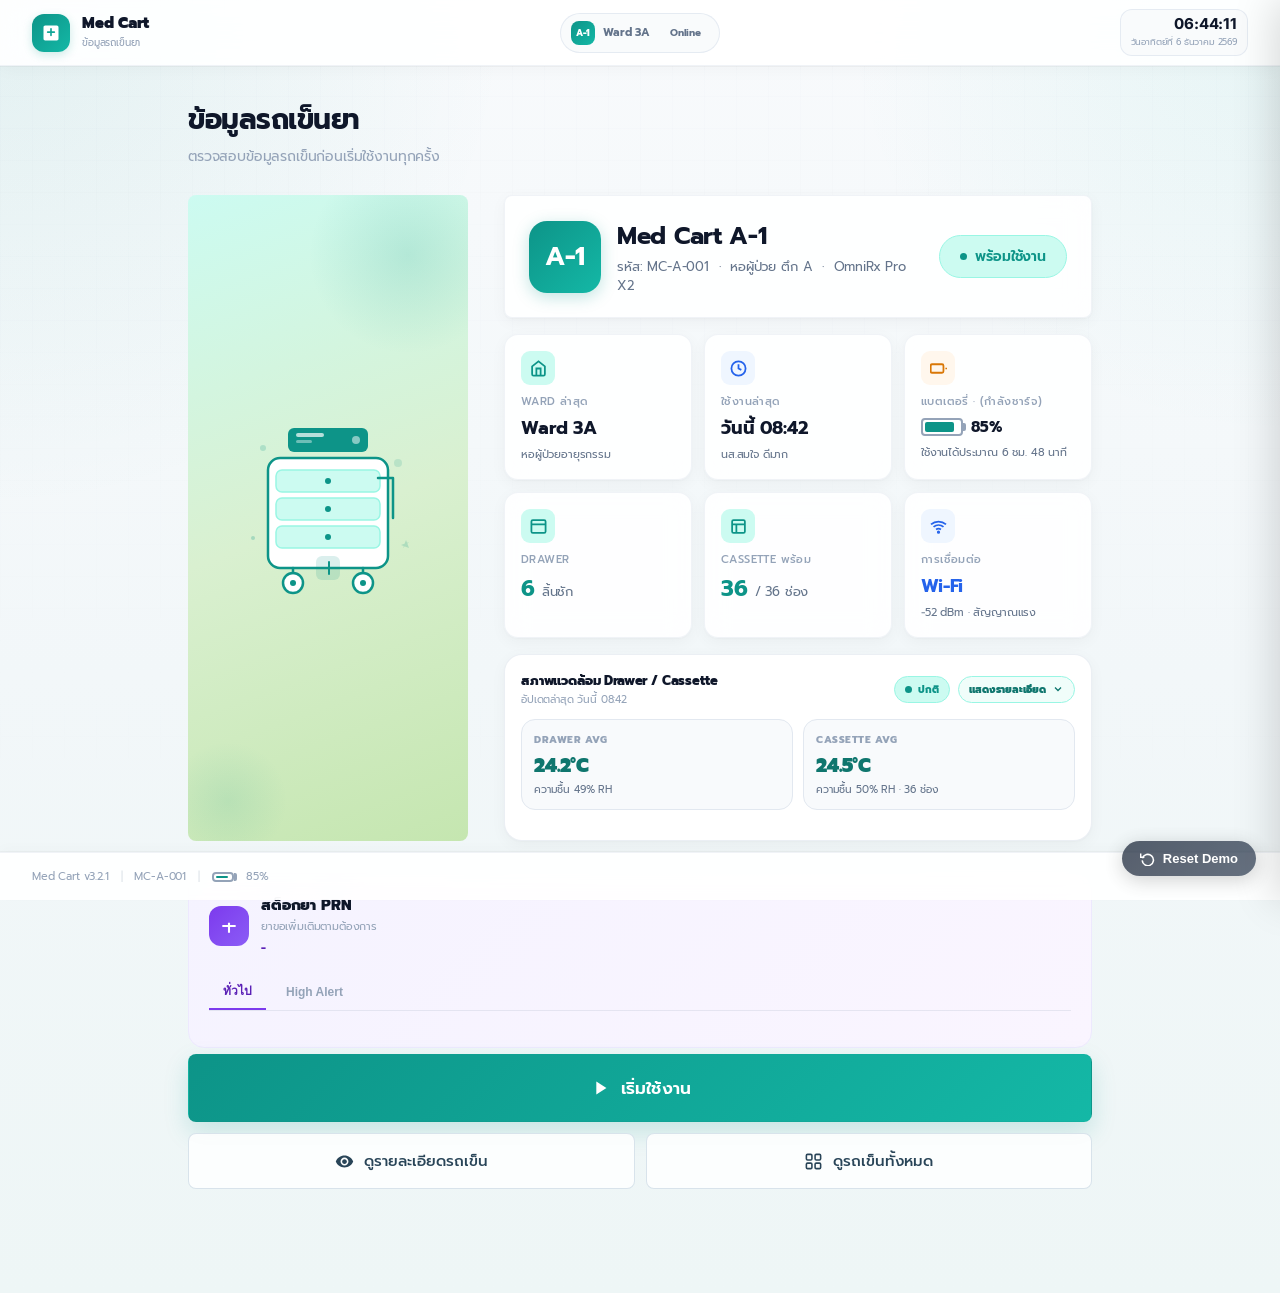
==== index.html @ a4a536ae "remove: PRN restock link from dashboard - Removed dashPrnRestockLink button from dashboard actions -" ====
<!DOCTYPE html>
<html lang="th">
<head>
    <meta charset="UTF-8">
    <meta name="viewport" content="width=device-width, initial-scale=1.0">
    <title>Med Cart – ระบบรถเข็นยาอัจฉริยะ</title>
    <link href="https://fonts.googleapis.com/css2?family=Prompt:wght@300;400;500;600;700;800&family=Inter:wght@300;400;500;600;700;800&display=swap" rel="stylesheet">
    <style>
        *, *::before, *::after { box-sizing: border-box; margin: 0; padding: 0; }

        :root {
            /* Primary — Teal/Emerald */
            --green:       #0D9488;
            --green-dark:  #0F766E;
            --green-light: #CCFBF1;
            --green-mid:   #99F6E4;

            /* Neutrals */
            --white:       #ffffff;
            --bg:          #F8FAFC;
            --surface:     #FFFFFF;
            --surface-2:   #F8FAFC;
            --text-1:      #0F172A;
            --text-2:      #64748B;
            --text-3:      #94A3B8;
            --border:      #E2E8F0;
            --border-light:#F1F5F9;

            /* Shadows — softer, more premium */
            --shadow:      0 1px 3px rgba(0,0,0,0.04), 0 4px 12px rgba(0,0,0,0.05);
            --shadow-lg:   0 4px 6px rgba(0,0,0,0.04), 0 12px 24px rgba(0,0,0,0.08);

            /* Radius */
            --r:           16px;
            --r-sm:        10px;
            --r-full:      9999px;

            /* Amber/Warning */
            --amber-bg:    #FFFBEB;
            --amber-border:#FDE68A;
            --amber-text:  #92400E;
            --amber-icon:  #D97706;

            /* Glass */
            --glass:       rgba(255,255,255,0.8);
            --gold:        #B8963E;
            --gold-light:  #FBF6EC;
        }

        body {
            font-family: 'Prompt', 'Inter', -apple-system, BlinkMacSystemFont, sans-serif;
            background: var(--bg);
            color: var(--text-1);
            min-height: 100vh;
            overflow-x: hidden;
            -webkit-font-smoothing: antialiased;
            -moz-osx-font-smoothing: grayscale;
            letter-spacing: -0.01em;
        }

        /* ── PAGE SYSTEM ─────────────────────────────── */
        .page { display: none; min-height: 100vh; flex-direction: column; }
        .page.active { display: flex; }

        /* ── HEADER ──────────────────────────────────── */
        .header {
            background: rgba(255,255,255,0.92);
            backdrop-filter: blur(16px) saturate(180%);
            -webkit-backdrop-filter: blur(16px) saturate(180%);
            border-bottom: 1px solid rgba(226,232,240,0.5);
            padding: 0 40px;
            height: 72px;
            display: flex;
            align-items: center;
            justify-content: space-between;
            position: sticky;
            top: 0;
            z-index: 100;
            box-shadow: 0 1px 0 rgba(0,0,0,0.03), 0 4px 16px rgba(0,0,0,0.03);
        }

        .header-left { display: flex; align-items: center; gap: 16px; }

        .header-brand { display: flex; align-items: center; gap: 14px; }

        .brand-icon {
            width: 46px; height: 46px;
            background: linear-gradient(135deg, var(--green) 0%, #14B8A6 100%);
            border-radius: 14px;
            display: flex; align-items: center; justify-content: center;
            flex-shrink: 0;
            box-shadow: 0 3px 10px rgba(13,148,136,0.22);
        }

        .brand-name {
            font-size: 21px;
            font-weight: 700;
            color: var(--text-1);
            letter-spacing: -0.3px;
            line-height: 1.15;
        }

        .brand-sub { font-size: 11px; color: var(--text-3); font-weight: 500; letter-spacing: 0.2px; }

        .header-right { display: flex; align-items: center; gap: 22px; }

        .dt-time {
            font-size: 20px;
            font-weight: 600;
            color: var(--text-1);
            letter-spacing: -0.3px;
            text-align: right;
            line-height: 1.2;
            font-family: 'Inter', sans-serif;
        }
        .dt-date { font-size: 11.5px; color: var(--text-3); text-align: right; font-weight: 400; }

        .status-pill {
            display: flex; align-items: center; gap: 7px;
            padding: 7px 16px;
            border-radius: var(--r-full);
            font-size: 12px;
            font-weight: 600;
            letter-spacing: 0.2px;
            border: 1px solid transparent;
        }
        .status-pill.online  { background: var(--green-light); color: var(--green); border-color: var(--green-mid); }
        .status-pill.offline { background: #FEF2F2; color: #D43030; border-color: #FECACA; }

        .dot {
            width: 7px; height: 7px;
            border-radius: 50%;
            background: currentColor;
            animation: blink 2.5s ease-in-out infinite;
        }
        @keyframes blink { 0%,100%{opacity:1} 50%{opacity:.3} }

        /* ── BACK BUTTON (hidden — use browser back) ── */
        .hdr-back { display: none !important; }

        /* ── GLOBAL HEADER & FOOTER (always visible) ── */
        #globalHeader, #globalFooter { display: flex; }

        #globalHeader {
            background: rgba(255,255,255,0.92);
            backdrop-filter: blur(16px) saturate(180%);
            -webkit-backdrop-filter: blur(16px) saturate(180%);
            border-bottom: 1px solid rgba(226,232,240,0.5);
            padding: 0 32px;
            height: 62px;
            display: grid;
            grid-template-columns: minmax(340px, 1fr) auto minmax(280px, 1fr);
            align-items: center;
            gap: 18px;
            position: fixed;
            top: 0; left: 0; right: 0;
            z-index: 200;
            box-shadow: 0 1px 0 rgba(0,0,0,0.03), 0 4px 16px rgba(0,0,0,0.03);
        }

        #globalFooter {
            background: rgba(255,255,255,0.92);
            backdrop-filter: blur(16px) saturate(180%);
            -webkit-backdrop-filter: blur(16px) saturate(180%);
            border-top: 1px solid rgba(226,232,240,0.5);
            padding: 0 32px;
            height: 48px;
            align-items: center;
            justify-content: space-between;
            position: fixed;
            bottom: 0; left: 0; right: 0;
            z-index: 200;
            box-shadow: 0 -1px 0 rgba(0,0,0,0.03), 0 -4px 12px rgba(0,0,0,0.02);
        }
        .gh-left {
            display: flex; align-items: center; gap: 12px; min-width: 0;
        }
        .gh-brand-icon {
            width: 38px; height: 38px;
            background: linear-gradient(135deg, var(--green), #14B8A6);
            border-radius: 12px; display: flex; align-items: center; justify-content: center;
            box-shadow: 0 3px 10px rgba(13,148,136,0.2);
            flex-shrink: 0;
        }
        .gh-title-stack { min-width: 0; }
        .gh-title {
            font-size: 15px; font-weight: 850; color: var(--text-1);
            line-height: 1.15;
        }
        .gh-subtitle {
            font-size: 10px; color: var(--text-3); margin-top: 2px;
            white-space: nowrap; overflow: hidden; text-overflow: ellipsis;
            max-width: 190px;
        }
        .gh-ward-chip {
            display: inline-flex; align-items: center; gap: 8px;
            padding: 7px 10px; border: 1px solid rgba(13,148,136,0.15);
            border-radius: 999px; background: linear-gradient(135deg,#F0FDFA,#ECFDF5);
            color: var(--text-2); font-size: 11px; font-weight: 700;
            white-space: nowrap; flex-shrink: 0;
        }
        .gh-ward-icon {
            width: 24px; height: 24px;
            background: linear-gradient(135deg,var(--green),#14B8A6);
            border-radius: 8px; display: flex; align-items: center; justify-content: center;
            font-size: 9px; font-weight: 800; color: white;
        }
        .gh-right {
            display: flex; align-items: center; justify-content: flex-end;
            gap: 9px; min-width: 0;
        }
        .gh-time-card {
            min-width: 74px; text-align: right;
            padding: 6px 10px; border-radius: 12px;
            background: rgba(248,250,252,0.8); border: 1px solid rgba(226,232,240,0.8);
        }
        .gh-time { font-size: 15px; font-weight: 750; color: var(--text-1); font-family: 'Inter', sans-serif; line-height: 1; }
        .gh-date { font-size: 9px; color: var(--text-3); margin-top: 4px; white-space: nowrap; }
        .gh-user-card {
            align-items: center; gap: 8px;
            min-width: 0; max-width: 190px;
            padding: 5px 10px 5px 6px;
            border: 1px solid rgba(226,232,240,0.9);
            border-radius: 16px; background: rgba(255,255,255,0.9);
            box-shadow: 0 2px 8px rgba(15,23,42,0.04);
        }
        .gh-avatar {
            width: 32px; height: 32px;
            background: linear-gradient(135deg,var(--green),#14B8A6);
            border-radius: 12px; display: flex; align-items: center; justify-content: center;
            font-size: 11px; font-weight: 800; color: white;
            flex-shrink: 0;
        }
        .gh-user-text { min-width: 0; }
        .gh-user-name {
            font-size: 12px; font-weight: 750; color: var(--text-1);
            white-space: nowrap; overflow: hidden; text-overflow: ellipsis;
        }
        .gh-user-role { font-size: 9px; color: var(--text-3); margin-top: 1px; white-space: nowrap; }
        .gh-icon-action {
            width: 34px; height: 34px; border-radius: 12px;
            border: 1px solid transparent; cursor: pointer;
            align-items: center; justify-content: center;
            transition: all .16s ease;
        }
        .gh-icon-action.backend {
            width: auto; padding: 0 11px; gap: 6px;
            background: linear-gradient(135deg,#F0FDFA,#CCFBF1);
            border-color: #99F6E4; color: #0F766E;
            font-family: 'Prompt', sans-serif; font-size: 11px; font-weight: 800;
        }
        .gh-icon-action.logout {
            background: linear-gradient(135deg,#FFF1F2,#FEE2E2);
            border-color: #FECACA; color: #DC2626;
        }
        .gh-icon-action:hover { transform: translateY(-1px); box-shadow: 0 6px 16px rgba(15,23,42,0.1); }
        .gh-nav-actions {
            display: flex; align-items: center; gap: 6px;
            padding: 4px; border: 1px solid rgba(226,232,240,0.8);
            border-radius: 14px; background: rgba(248,250,252,0.8);
            justify-self: center;
        }
        .gh-nav-btn {
            border: 1px solid transparent; border-radius: 10px;
            padding: 7px 12px; background: transparent;
            font-family: 'Prompt', sans-serif; font-size: 11px; font-weight: 700;
            color: var(--text-2); cursor: pointer;
            display: flex; align-items: center; gap: 5px;
            transition: all .15s ease;
        }
        .gh-nav-btn:hover {
            color: var(--text-1); background: white; border-color: var(--border);
            box-shadow: 0 2px 8px rgba(15,23,42,0.06);
        }
        .gh-nav-btn.dashboard {
            color: #2563EB; background: #EFF6FF; border-color: #BFDBFE;
        }
        .gh-nav-btn.back { color: #475569; }

        @media (max-width: 900px) {
            #globalHeader { grid-template-columns: 1fr auto minmax(280px, 1fr); padding: 0 16px; gap: 10px; }
            .gh-subtitle, .gh-ward-chip .dc-pill, .gh-time-card { display: none; }
            .gh-user-card { max-width: 120px; padding-right: 8px; }
            .gh-nav-btn { padding: 7px 9px; }
            .gh-nav-btn span { display: none; }
            .gh-icon-action.backend { width: 34px; padding: 0; }
            .gh-icon-action.backend span { display: none; }
        }

        /* All pages get padding for fixed header/footer */
        .page { padding-top: 62px !important; padding-bottom: 48px !important; }
        .page .header { display: none !important; }

        /* ── ROLE SELECTION PAGE ─────────────────────── */
        .role-body {
            flex:1; display:flex; align-items:center; justify-content:center;
            padding:32px; background:var(--bg);
        }
        .role-frame { width:100%; max-width:900px; text-align:center; }

        .role-grid { display:grid; grid-template-columns:repeat(3,1fr); gap:20px; margin-top:32px; }

        .role-card {
            background:var(--white); backdrop-filter:none;
            border:2px solid var(--border); border-radius:24px;
            padding:36px 24px 28px; cursor:pointer;
            display:flex; flex-direction:column; align-items:center;
            text-align:center; transition:all .3s cubic-bezier(.4,0,.2,1);
            position:relative; overflow:hidden;
        }
        .role-card::before {
            content:''; position:absolute; top:0; left:0; right:0; height:4px;
            background:var(--border); transition:all .3s;
        }
        .role-card:hover { transform:translateY(-6px); box-shadow:0 12px 40px rgba(0,0,0,0.1); }

        .role-card.nurse::before { background:linear-gradient(90deg,var(--green),#14B8A6); }
        .role-card.nurse:hover { border-color:var(--green-mid); }
        .role-card.pharma::before { background:linear-gradient(90deg,#3b82f6,#60a5fa); }
        .role-card.pharma:hover { border-color:#93c5fd; }
        .role-card.super::before { background:linear-gradient(90deg,#7c3aed,#a78bfa); }
        .role-card.super:hover { border-color:#c4b5fd; }

        .role-avatar {
            width:80px; height:80px; border-radius:50%;
            display:flex; align-items:center; justify-content:center;
            margin-bottom:18px; position:relative;
        }
        .role-avatar::after {
            content:''; position:absolute; inset:-4px;
            border-radius:50%; border:2px dashed transparent;
        }
        .role-card:hover .role-avatar::after { border-color:rgba(0,0,0,0.08); }

        .role-avatar.nurse  { background:linear-gradient(135deg,var(--green-light),#d0edda); }
        .role-avatar.pharma { background:linear-gradient(135deg,#eff6ff,#dbeafe); }
        .role-avatar.super  { background:linear-gradient(135deg,#f5f3ff,#ede9fe); }

        .role-name { font-size:20px; font-weight:700; color:var(--text-1); margin-bottom:4px; }
        .role-name-en { font-size:12px; color:var(--text-3); font-weight:400; margin-bottom:14px; }

        .role-perms { display:flex; flex-wrap:wrap; gap:5px; justify-content:center; margin-bottom:18px; }
        .role-perm {
            padding:4px 12px; border-radius:var(--r-full);
            font-size:11px; font-weight:600;
        }
        .role-perm.green  { background:var(--green-light); color:var(--green-dark); }
        .role-perm.blue   { background:#eff6ff; color:#1d4ed8; }
        .role-perm.purple { background:#f5f3ff; color:#6d28d9; }
        .role-perm.gray   { background:var(--bg); color:var(--text-2); }

        .role-btn {
            padding:12px 28px; border-radius:12px; border:none;
            font-family:'Prompt',sans-serif; font-size:14px; font-weight:600;
            color:white; cursor:pointer; transition:all .2s;
            display:flex; align-items:center; gap:8px; justify-content:center;
            width:100%;
        }
        .role-btn.nurse  { background:var(--green); box-shadow:0 2px 8px rgba(13,148,136,0.25); }
        .role-btn.pharma { background:#3b82f6; box-shadow:0 2px 8px rgba(59,130,246,0.25); }
        .role-btn.super  { background:#7c3aed; box-shadow:0 2px 8px rgba(124,58,237,0.25); }

        @media (max-width:768px) { .role-grid { grid-template-columns:1fr; max-width:360px; margin:32px auto 0; } }

        /* ── PAGE TITLE ──────────────────────────────── */
        .page-top { margin-bottom: 28px; }
        .page-top h1 { font-size: 28px; font-weight: 700; color: var(--text-1); letter-spacing: -0.5px; }
        .page-top p  { font-size: 14px; color: var(--text-3); margin-top: 5px; font-weight: 400; }

        /* ── MAIN LAYOUT ─────────────────────────────── */
        .main {
            flex: 1;
            max-width: 920px;
            margin: 0 auto;
            padding: 36px 28px 56px;
            width: 100%;
        }

        /* ── CARD ────────────────────────────────────── */
        .card {
            background: rgba(255,255,255,0.88);
            backdrop-filter: blur(12px);
            border: 1px solid rgba(226,232,240,0.5);
            border-radius: var(--r);
            box-shadow: 0 1px 3px rgba(0,0,0,0.04), 0 4px 16px rgba(0,0,0,0.04);
            padding: 28px 30px;
            margin-bottom: 18px;
            transition: box-shadow .25s ease;
        }
        .card:hover { box-shadow: var(--shadow-lg); }

        /* ── ORDER PLAN ──────────────────────────────── */
        .op-body {
            flex: 1;
            overflow-y: auto;
            background: var(--bg);
            padding: 28px;
        }
        .op-shell { max-width: 1180px; margin: 0 auto; display: flex; flex-direction: column; gap: 18px; }
        .op-topbar {
            background: white;
            border: 1px solid var(--border);
            border-radius: 8px;
            padding: 20px 22px;
            box-shadow: var(--shadow);
            display: flex;
            align-items: center;
            justify-content: space-between;
            gap: 18px;
        }
        .op-kicker {
            font-size: 11px;
            font-weight: 800;
            letter-spacing: .12em;
            color: #0D9488;
            text-transform: uppercase;
            margin-bottom: 4px;
        }
        .op-title { font-size: 25px; font-weight: 800; color: var(--text-1); letter-spacing: -.03em; }
        .op-sub { font-size: 12px; color: var(--text-2); margin-top: 4px; line-height: 1.6; }
        .op-actions { display: flex; align-items: center; gap: 10px; flex-wrap: wrap; justify-content: flex-end; }
        .op-btn {
            border: 1px solid var(--border);
            border-radius: 8px;
            background: white;
            color: var(--text-2);
            font-family: 'Prompt', sans-serif;
            font-size: 12px;
            font-weight: 750;
            padding: 10px 14px;
            cursor: pointer;
            display: inline-flex;
            align-items: center;
            gap: 7px;
            transition: all .16s ease;
        }
        .op-btn:hover { transform: translateY(-1px); box-shadow: 0 6px 18px rgba(15,23,42,.08); color: var(--text-1); }
        .op-btn.primary { border-color: #0D9488; background: #0D9488; color: white; }
        .op-btn.danger { border-color: #FECACA; background: #FEF2F2; color: #DC2626; }
        .op-grid { display: grid; grid-template-columns: minmax(0, 1.12fr) minmax(320px, .88fr); gap: 18px; align-items: start; }
        .op-panel {
            background: var(--white);
            border: 1px solid var(--border-light);
            border-radius: 8px;
            box-shadow: var(--shadow);
            padding: 18px;
        }
        .op-panel-head { display: flex; align-items: flex-start; justify-content: space-between; gap: 12px; margin-bottom: 16px; }
        .op-panel-title { font-size: 16px; font-weight: 800; color: var(--text-1); }
        .op-panel-sub { font-size: 11px; color: var(--text-3); margin-top: 3px; line-height: 1.5; }
        .op-badge {
            display: inline-flex;
            align-items: center;
            gap: 5px;
            border-radius: 8px;
            padding: 5px 9px;
            font-size: 10px;
            font-weight: 800;
            border: 1px solid #99F6E4;
            background: #F0FDFA;
            color: #0F766E;
            white-space: nowrap;
        }
        .op-form-grid { display: grid; grid-template-columns: repeat(2, minmax(0, 1fr)); gap: 12px; }
        .op-field.full { grid-column: 1 / -1; }
        .op-label { font-size: 11px; font-weight: 800; color: var(--text-2); margin-bottom: 6px; display: block; }
        .op-input, .op-select, .op-textarea {
            width: 100%;
            border: 1.5px solid var(--border);
            border-radius: 8px;
            background: white;
            color: var(--text-1);
            font-family: 'Prompt', sans-serif;
            font-size: 13px;
            font-weight: 600;
            padding: 11px 12px;
            outline: none;
            transition: border-color .16s, box-shadow .16s;
        }
        .op-textarea { min-height: 78px; resize: vertical; line-height: 1.5; }
        .op-input:focus, .op-select:focus, .op-textarea:focus { border-color: #0D9488; box-shadow: 0 0 0 3px rgba(13,148,136,.12); }
        .op-inline { display: grid; grid-template-columns: 1fr 1fr; gap: 10px; }
        .op-form-footer { display: flex; justify-content: space-between; align-items: center; gap: 12px; margin-top: 16px; flex-wrap: wrap; }
        .op-note { font-size: 11px; color: var(--text-3); line-height: 1.6; max-width: 520px; }
        .op-summary-grid { display: grid; grid-template-columns: repeat(4, minmax(0, 1fr)); gap: 10px; }
        .op-stat { border: 1px solid var(--border); background: #F8FAFC; border-radius: 8px; padding: 12px; }
        .op-stat strong { display: block; font-size: 22px; line-height: 1; color: var(--text-1); font-family: 'Inter', sans-serif; }
        .op-stat span { display: block; font-size: 10px; color: var(--text-3); margin-top: 6px; font-weight: 700; }
        .op-patient-box {
            background: #F8FAFC;
            border: 1px solid var(--border);
            border-radius: 8px;
            padding: 14px;
            display: flex;
            gap: 12px;
            align-items: center;
            margin-bottom: 12px;
        }
        .op-avatar {
            width: 42px; height: 42px; border-radius: 8px;
            background: linear-gradient(135deg,#0D9488,#14B8A6);
            color: white; display: flex; align-items: center; justify-content: center;
            font-size: 13px; font-weight: 850; flex-shrink: 0;
        }
        .op-safety-list { display: flex; flex-direction: column; gap: 8px; }
        .op-check {
            border: 1px solid var(--border);
            border-radius: 8px;
            padding: 10px 11px;
            display: flex;
            align-items: flex-start;
            gap: 9px;
            background: white;
        }
        .op-check.ok { border-color: #BBF7D0; background: #F0FDF4; color: #166534; }
        .op-check.warn { border-color: #FDE68A; background: #FFFBEB; color: #92400E; }
        .op-check.danger { border-color: #FECACA; background: #FEF2F2; color: #B91C1C; }
        .op-check-dot { width: 9px; height: 9px; border-radius: 999px; background: currentColor; margin-top: 5px; flex-shrink: 0; }
        .op-check-title { font-size: 12px; font-weight: 850; }
        .op-check-sub { font-size: 11px; opacity: .82; line-height: 1.5; margin-top: 2px; }
        .op-queue-list { display: flex; flex-direction: column; gap: 10px; }
        .op-order-row {
            border: 1px solid var(--border);
            border-left: 4px solid #0D9488;
            background: white;
            border-radius: 8px;
            padding: 13px;
            display: grid;
            grid-template-columns: minmax(0, 1fr) auto;
            gap: 12px;
            align-items: center;
        }
        .op-order-main { min-width: 0; }
        .op-order-name { font-size: 14px; font-weight: 850; color: var(--text-1); display: flex; align-items: center; gap: 8px; flex-wrap: wrap; }
        .op-order-meta { font-size: 11px; color: var(--text-2); margin-top: 4px; line-height: 1.5; }
        .op-order-tags { display: flex; flex-wrap: wrap; gap: 6px; margin-top: 8px; }
        .op-tag { border-radius: 8px; padding: 3px 8px; font-size: 10px; font-weight: 800; background: #F1F5F9; color: #475569; border: 1px solid #E2E8F0; }
        .op-tag.stat { background: #FEF2F2; color: #DC2626; border-color: #FECACA; }
        .op-tag.prn { background: #F5F3FF; color: #6D28D9; border-color: #DDD6FE; }
        .op-tag.ha { background: #FFFBEB; color: #B45309; border-color: #FDE68A; }
        .op-tag.done { background: #F0FDF4; color: #15803D; border-color: #BBF7D0; }
        .op-row-actions { display: flex; gap: 8px; align-items: center; flex-wrap: wrap; justify-content: flex-end; }
        .op-empty { border: 1px dashed var(--border); border-radius: 8px; padding: 28px; text-align: center; color: var(--text-3); font-size: 12px; background: #F8FAFC; }
        .op-flow { margin-top: 14px; display: grid; gap: 8px; }
        .op-flow-step { display: flex; gap: 10px; align-items: center; font-size: 11px; color: var(--text-2); font-weight: 700; }
        .op-flow-step i { width: 22px; height: 22px; border-radius: 8px; background: #CCFBF1; color: #0F766E; display: flex; align-items: center; justify-content: center; font-style: normal; font-size: 10px; font-weight: 900; }
        /* ── Quick Dispense Sheet ─────────────────────── */
        .ns-qd-overlay {
            display: none; position: fixed; inset: 0;
            background: rgba(15,23,42,0.45); backdrop-filter: blur(2px);
            z-index: 900; align-items: flex-end; justify-content: center;
        }
        .ns-qd-overlay.open { display: flex; }
        .ns-qd-sheet {
            width: 100%; max-width: 520px;
            background: white; border-radius: 24px 24px 0 0;
            box-shadow: 0 -8px 40px rgba(15,23,42,0.18);
            padding: 0 0 env(safe-area-inset-bottom,0);
            animation: ns-qd-up .22s cubic-bezier(.2,.8,.4,1);
            display: flex; flex-direction: column; max-height: 90vh; overflow-y: auto;
        }
        @keyframes ns-qd-up { from { transform: translateY(100%); } to { transform: translateY(0); } }
        .ns-qd-handle {
            width: 36px; height: 4px; background: #E2E8F0; border-radius: 2px;
            margin: 10px auto 0;
        }
        .ns-qd-header {
            padding: 16px 20px 14px;
            border-bottom: 1px solid #F1F5F9;
            display: flex; align-items: center; gap: 12px;
        }
        .ns-qd-drug-icon {
            width: 44px; height: 44px; border-radius: 14px;
            display: flex; align-items: center; justify-content: center; flex-shrink: 0;
        }
        .ns-qd-title { font-size: 16px; font-weight: 800; color: var(--text-1); line-height: 1.2; }
        .ns-qd-sub   { font-size: 11px; color: var(--text-3); margin-top: 2px; }
        .ns-qd-close {
            margin-left: auto; width: 32px; height: 32px;
            border: 1px solid var(--border); border-radius: 10px;
            background: #F8FAFC; cursor: pointer;
            display: flex; align-items: center; justify-content: center;
            color: var(--text-3); flex-shrink: 0;
        }
        .ns-qd-close:hover { background: #FEF2F2; border-color: #FECACA; color: #DC2626; }
        .ns-qd-body { padding: 16px 20px; display: flex; flex-direction: column; gap: 14px; }
        .ns-qd-pt-card {
            background: linear-gradient(135deg,#F0FDFA,#CCFBF1);
            border: 1px solid #99F6E4; border-radius: 14px;
            padding: 12px 14px; display: flex; align-items: center; gap: 12px;
        }
        .ns-qd-pt-avatar {
            width: 38px; height: 38px;
            background: linear-gradient(135deg,#0D9488,#14B8A6);
            border-radius: 12px; display: flex; align-items: center; justify-content: center;
            font-size: 11px; font-weight: 800; color: white; flex-shrink: 0;
        }
        .ns-qd-pt-name { font-size: 14px; font-weight: 700; color: #0F766E; }
        .ns-qd-pt-meta { font-size: 11px; color: #0D9488; margin-top: 1px; }
        .ns-qd-ha-banner {
            background: #FEF2F2; border: 1px solid #FECACA; border-radius: 12px;
            padding: 10px 14px; display: flex; align-items: center; gap: 10px;
            font-size: 12px; font-weight: 700; color: #DC2626;
        }
        .ns-qd-rights { display: flex; flex-direction: column; gap: 6px; }
        .ns-qd-rights-title { font-size: 11px; font-weight: 800; color: var(--text-2); text-transform: uppercase; letter-spacing: .05em; }
        .ns-qd-right-row {
            display: flex; align-items: center; gap: 8px;
            padding: 7px 10px; border: 1px solid var(--border);
            border-radius: 10px; background: #FAFAFA; cursor: pointer;
            transition: all .1s;
        }
        .ns-qd-right-row.checked { background: #F0FDF4; border-color: #6EE7B7; }
        .ns-qd-right-cb {
            width: 18px; height: 18px; border-radius: 6px;
            border: 2px solid #CBD5E1; background: white; flex-shrink: 0;
            display: flex; align-items: center; justify-content: center;
            transition: all .1s;
        }
        .ns-qd-right-row.checked .ns-qd-right-cb { background: #0D9488; border-color: #0D9488; }
        .ns-qd-right-label { font-size: 12px; font-weight: 600; color: var(--text-2); flex: 1; }
        .ns-qd-right-row.checked .ns-qd-right-label { color: #0F766E; }
        .ns-qd-time-row {
            display: flex; align-items: center; gap: 10px;
        }
        .ns-qd-time-label { font-size: 12px; font-weight: 700; color: var(--text-2); white-space: nowrap; }
        .ns-qd-time-input {
            flex: 1; padding: 9px 12px; border: 1.5px solid var(--border);
            border-radius: 10px; font-family: 'Prompt', sans-serif;
            font-size: 14px; font-weight: 700; color: var(--text-1);
            background: white;
        }
        .ns-qd-time-input:focus { outline: none; border-color: #0D9488; }
        .ns-qd-footer {
            padding: 12px 20px 20px;
            border-top: 1px solid #F1F5F9;
            display: flex; gap: 10px;
        }
        .ns-qd-btn-confirm {
            flex: 2; display: flex; align-items: center; justify-content: center; gap: 8px;
            padding: 14px 20px; border-radius: 14px; border: none; cursor: pointer;
            background: linear-gradient(135deg,#0D9488,#14B8A6);
            color: white; font-family: 'Prompt', sans-serif;
            font-size: 14px; font-weight: 800;
            box-shadow: 0 4px 16px rgba(13,148,136,0.28);
            transition: all .18s;
        }
        .ns-qd-btn-confirm:disabled { opacity:.4; cursor:not-allowed; transform:none!important; box-shadow:none!important; }
        .ns-qd-btn-confirm:not(:disabled):hover { transform:translateY(-2px); box-shadow:0 8px 24px rgba(13,148,136,0.35); }
        .ns-qd-btn-full {
            flex: 1; display: flex; align-items: center; justify-content: center; gap: 6px;
            padding: 14px 12px; border-radius: 14px; cursor: pointer;
            background: white; border: 1.5px solid var(--border);
            color: var(--text-2); font-family: 'Prompt', sans-serif;
            font-size: 12px; font-weight: 700; transition: all .15s;
        }
        .ns-qd-btn-full:hover { border-color: var(--green); color: var(--green); background: #F0FDFA; }
        /* ─────────────────────────────────────────────── */
        .ns-filter-row { display: flex; flex-wrap: wrap; gap: 8px; margin-bottom: 14px; }
        .ns-filter-btn {
            border: 1px solid var(--border);
            border-radius: 8px;
            background: white;
            color: var(--text-2);
            font-family: 'Prompt', sans-serif;
            font-size: 11px;
            font-weight: 800;
            padding: 8px 11px;
            cursor: pointer;
        }
        .ns-filter-btn.active { background: #0D9488; border-color: #0D9488; color: white; }
        .ns-timeline { display: flex; flex-direction: column; gap: 12px; }
        .ns-round {
            border: 1px solid var(--border);
            border-radius: 8px;
            background: #F8FAFC;
            overflow: hidden;
        }
        .ns-round-head {
            display: flex;
            align-items: center;
            justify-content: space-between;
            gap: 12px;
            padding: 13px 14px;
            border-bottom: 1px solid var(--border);
            background: white;
        }
        .ns-round-title { font-size: 14px; font-weight: 850; color: var(--text-1); display: flex; align-items: center; gap: 9px; }
        .ns-round-time { font-size: 11px; font-weight: 800; color: #0F766E; background: #F0FDFA; border: 1px solid #99F6E4; border-radius: 8px; padding: 4px 8px; }
        .ns-round-count { font-size: 10px; font-weight: 800; color: var(--text-3); background: #F8FAFC; border: 1px solid var(--border); border-radius: 8px; padding: 4px 8px; }
        .ns-items { display: flex; flex-direction: column; gap: 8px; padding: 12px; }
        .ns-item {
            background: white;
            border: 1px solid var(--border);
            border-left: 4px solid #0D9488;
            border-radius: 8px;
            padding: 13px;
            display: grid;
            grid-template-columns: minmax(0, 1fr) auto;
            gap: 12px;
            align-items: center;
        }
        .ns-item.ns-readonly, .ns-item.ns-readonly * {
            pointer-events: none !important;
            cursor: default !important;
        }
        .ns-item.ns-readonly { opacity: 0.75; user-select: none; }
        .ns-item-main { min-width: 0; }
        .ns-patient { font-size: 13px; font-weight: 850; color: var(--text-1); display: flex; align-items: center; gap: 8px; flex-wrap: wrap; }
        .ns-med { font-size: 12px; color: var(--text-2); margin-top: 4px; line-height: 1.5; }
        .ns-meta { display: flex; flex-wrap: wrap; gap: 6px; margin-top: 8px; }
        .ns-progress {
            min-width: 156px;
            display: flex;
            flex-direction: column;
            gap: 6px;
            align-items: flex-end;
        }
        .ns-step-track { display: grid; grid-template-columns: repeat(3, 1fr); gap: 4px; width: 140px; }
        .ns-step { height: 5px; border-radius: 8px; background: #E2E8F0; }
        .ns-step.on { background: #0D9488; }
        .ns-action-row { display: flex; gap: 7px; flex-wrap: wrap; justify-content: flex-end; }
        .ns-side-list { display: flex; flex-direction: column; gap: 9px; }
        .ns-side-item { border: 1px solid var(--border); border-radius: 8px; padding: 12px; background: #F8FAFC; }
        .ns-side-label { font-size: 10px; font-weight: 850; color: var(--text-3); letter-spacing: .08em; text-transform: uppercase; }
        .ns-side-value { font-size: 18px; font-weight: 900; color: var(--text-1); margin-top: 4px; line-height: 1; }
        .ns-side-note { font-size: 11px; color: var(--text-2); margin-top: 6px; line-height: 1.5; }
        .emar-grid { grid-template-columns: minmax(0, 1.08fr) minmax(340px, .92fr); }
        .emar-list { display: flex; flex-direction: column; gap: 10px; }
        .emar-row {
            border: 1px solid var(--border);
            border-left: 4px solid #0D9488;
            border-radius: 8px;
            background: white;
            padding: 13px;
            display: grid;
            grid-template-columns: minmax(0, 1fr) auto;
            gap: 12px;
            align-items: center;
            cursor: pointer;
            transition: all .16s ease;
        }
        .emar-row:hover, .emar-row.active { border-color: #99F6E4; box-shadow: 0 8px 22px rgba(13,148,136,.09); transform: translateY(-1px); }
        .emar-row.done { opacity: .72; border-left-color: #16A34A; }
        .emar-row-main { min-width: 0; }
        .emar-patient { font-size: 13px; font-weight: 850; color: var(--text-1); display: flex; align-items: center; gap: 8px; flex-wrap: wrap; }
        .emar-med { font-size: 12px; color: var(--text-2); line-height: 1.5; margin-top: 4px; }
        .emar-tags { display: flex; flex-wrap: wrap; gap: 6px; margin-top: 8px; }
        .emar-row-side { display: flex; flex-direction: column; align-items: flex-end; gap: 8px; }
        .emar-status { border-radius: 8px; padding: 4px 9px; font-size: 10px; font-weight: 850; border: 1px solid #E2E8F0; background: #F8FAFC; color: #475569; white-space: nowrap; }
        .emar-status.pending { border-color: #FDE68A; background: #FFFBEB; color: #B45309; }
        .emar-status.done { border-color: #BBF7D0; background: #F0FDF4; color: #15803D; }
        .emar-rights { display: flex; flex-direction: column; gap: 8px; margin-top: 12px; }
        .emar-right {
            display: flex;
            gap: 10px;
            align-items: flex-start;
            border: 1px solid var(--border);
            border-radius: 8px;
            background: #F8FAFC;
            padding: 10px 11px;
            cursor: pointer;
        }
        .emar-right input { margin-top: 3px; accent-color: #0D9488; }
        .emar-right strong { display: block; font-size: 12px; color: var(--text-1); }
        .emar-right span { display: block; font-size: 11px; color: var(--text-2); line-height: 1.45; margin-top: 2px; }
        .emar-selected-head { border: 1px solid #99F6E4; background: #F0FDFA; border-radius: 8px; padding: 13px; }
        .emar-selected-name { font-size: 15px; font-weight: 900; color: #0F766E; display: flex; gap: 8px; flex-wrap: wrap; align-items: center; }
        .emar-selected-meta { font-size: 11px; color: #0D9488; margin-top: 5px; line-height: 1.5; }
        .emar-note { margin-top: 12px; }
        .emar-offcart { margin-top: 18px; border-top: 1px dashed var(--border); padding-top: 18px; }
        .emar-log-list { display: flex; flex-direction: column; gap: 9px; }
        .emar-log-row {
            border: 1px solid var(--border);
            border-radius: 8px;
            background: white;
            padding: 12px;
            display: grid;
            grid-template-columns: minmax(0, 1fr) auto;
            gap: 12px;
            align-items: center;
        }
        .emar-log-row.offcart { border-color: #FED7AA; background: #FFF7ED; }
        .emar-log-title { font-size: 13px; font-weight: 850; color: var(--text-1); }
        .emar-log-meta { font-size: 11px; color: var(--text-2); line-height: 1.5; margin-top: 4px; }
        .emar-log-time { font-size: 11px; font-weight: 850; color: #0F766E; white-space: nowrap; }

        @media (max-width: 980px) {
            .op-body { padding: 18px; }
            .op-topbar, .op-grid { grid-template-columns: 1fr; }
            .op-topbar { align-items: stretch; flex-direction: column; }
            .op-actions { justify-content: flex-start; }
            .op-grid, .op-form-grid, .op-summary-grid { grid-template-columns: 1fr; }
            .op-order-row { grid-template-columns: 1fr; }
            .op-row-actions { justify-content: flex-start; }
            .ns-item { grid-template-columns: 1fr; }
            .ns-progress, .ns-action-row { align-items: flex-start; justify-content: flex-start; }
            .emar-row, .emar-log-row { grid-template-columns: 1fr; }
            .emar-row-side { align-items: flex-start; }
        }

        /* ── PAGE 1 HERO REDESIGN ────────────────────── */
        .p1-hero {
            display: flex;
            gap: 36px;
            align-items: stretch;
            margin-bottom: 20px;
        }

        .p1-illust {
            width: 280px;
            flex-shrink: 0;
            background: linear-gradient(160deg, var(--green-light) 0%, #d9f0d0 50%, #c5e6b0 100%);
            border-radius: var(--r);
            display: flex;
            align-items: center;
            justify-content: center;
            position: relative;
            overflow: hidden;
        }

        .p1-illust::before {
            content: '';
            position: absolute;
            width: 200px; height: 200px;
            background: radial-gradient(circle, rgba(13,148,136,0.15) 0%, transparent 70%);
            top: -40px; right: -40px;
            border-radius: 50%;
        }

        .p1-illust::after {
            content: '';
            position: absolute;
            width: 120px; height: 120px;
            background: radial-gradient(circle, rgba(13,148,136,0.1) 0%, transparent 70%);
            bottom: -20px; left: -20px;
            border-radius: 50%;
        }

        .p1-cart-svg { position: relative; z-index: 1; }

        .p1-info-col { flex: 1; display: flex; flex-direction: column; gap: 16px; }

        .p1-name-card {
            background: rgba(255,255,255,0.88);
            backdrop-filter: blur(12px);
            border: 1px solid rgba(226,232,240,0.5);
            border-radius: var(--r);
            box-shadow: 0 1px 3px rgba(0,0,0,0.04), 0 4px 16px rgba(0,0,0,0.04);
            padding: 22px 24px;
            display: flex;
            align-items: center;
            gap: 16px;
        }

        .p1-badge {
            width: 72px; height: 72px;
            background: linear-gradient(135deg, var(--green) 0%, #14B8A6 100%);
            border-radius: 18px;
            display: flex; align-items: center; justify-content: center;
            flex-shrink: 0;
            box-shadow: 0 4px 16px rgba(13,148,136,0.25);
        }
        .p1-badge-text { font-size: 26px; font-weight: 700; color: white; letter-spacing: -0.5px; }

        .p1-name-info { flex: 1; }
        .p1-name-title { font-size: 24px; font-weight: 700; color: var(--text-1); letter-spacing: -0.3px; }
        .p1-name-sub { font-size: 13px; color: var(--text-2); margin-top: 3px; }

        .p1-status-lg {
            display: flex; align-items: center; gap: 8px;
            padding: 10px 20px;
            border-radius: var(--r-full);
            font-size: 14px; font-weight: 600;
            flex-shrink: 0;
            border: 1px solid transparent;
        }
        .p1-status-lg.ready { background: var(--green-light); color: var(--green); border-color: var(--green-mid); }

        /* Stats grid */
        .p1-stats {
            display: grid;
            grid-template-columns: repeat(3, 1fr);
            gap: 12px;
            flex: 1;
        }

        .p1-stat {
            background: rgba(255,255,255,0.88);
            backdrop-filter: blur(12px);
            border: 1px solid rgba(226,232,240,0.5);
            border-radius: 14px;
            box-shadow: 0 1px 3px rgba(0,0,0,0.03), 0 4px 16px rgba(0,0,0,0.04);
            padding: 16px;
            display: flex;
            flex-direction: column;
            gap: 4px;
            transition: box-shadow .25s;
        }
        .p1-stat:hover { box-shadow: var(--shadow-lg); }

        .p1-stat-icon {
            width: 34px; height: 34px;
            border-radius: 9px;
            display: flex; align-items: center; justify-content: center;
            margin-bottom: 4px;
        }
        .p1-stat-icon.green  { background: var(--green-light); color: var(--green); }
        .p1-stat-icon.blue   { background: #eff6ff; color: #2563eb; }
        .p1-stat-icon.amber  { background: #fff7ed; color: #d97706; }

        .p1-stat-label { font-size: 11px; font-weight: 500; color: var(--text-3); text-transform: uppercase; letter-spacing: .4px; }
        .p1-stat-val { font-size: 18px; font-weight: 700; color: var(--text-1); }
        .p1-stat-val.accent { color: var(--green); font-size: 22px; }
        .p1-stat-note { font-size: 11px; color: var(--text-2); }
        .cart-env-card {
            background: var(--white);
            backdrop-filter: none;
            border: 1px solid rgba(224,230,239,0.65);
            border-radius: 18px;
            box-shadow: 0 1px 3px rgba(0,0,0,0.03), 0 4px 16px rgba(0,0,0,0.04);
            padding: 16px;
        }
        .cart-env-head {
            display: flex; align-items: center; justify-content: space-between;
            gap: 12px; margin-bottom: 12px;
        }
        .cart-env-title { font-size: 13px; font-weight: 800; color: var(--text-1); }
        .cart-env-sub { font-size: 10.5px; color: var(--text-3); margin-top: 2px; }
        .cart-env-actions { display:flex; align-items:center; gap:8px; flex-wrap:wrap; justify-content:flex-end; }
        .cart-env-pill {
            display: inline-flex; align-items: center; gap: 6px;
            font-size: 10px; font-weight: 800; border-radius: 999px;
            padding: 5px 10px; background: var(--green-light);
            color: var(--green); border: 1px solid var(--green-mid);
            white-space: nowrap;
        }
        .cart-env-pill.warn { background: #fff7ed; color: #c2410c; border-color: #fed7aa; }
        .cart-env-pill .dot { width: 7px; height: 7px; border-radius: 50%; background: currentColor; }
        .cart-env-toggle {
            display:inline-flex; align-items:center; gap:6px; border:1px solid #99F6E4;
            border-radius:999px; background:#F0FDFA; color:#0F766E;
            font-family:'Prompt', sans-serif; font-size:10px; font-weight:850;
            padding:5px 10px; cursor:pointer; transition:all .16s ease;
        }
        .cart-env-toggle:hover { background:#CCFBF1; transform:translateY(-1px); }
        .cart-env-toggle svg { transition:transform .18s ease; }
        .cart-env-toggle[aria-expanded="true"] svg { transform:rotate(180deg); }
        .cart-env-summary {
            display: grid; grid-template-columns: repeat(2, minmax(0, 1fr));
            gap: 10px; margin-bottom: 12px;
        }
        .cart-env-metric {
            background: #f8fafc; border: 1px solid #e2e8f0;
            border-radius: 14px; padding: 12px;
        }
        .cart-env-label {
            font-size: 10px; font-weight: 800; color: var(--text-3);
            text-transform: uppercase; letter-spacing: .5px;
        }
        .cart-env-value { font-size: 19px; font-weight: 850; color: #0f766e; margin-top: 4px; }
        .cart-env-note { font-size: 10.5px; color: var(--text-2); margin-top: 2px; }
        .cart-env-table-wrap {
            overflow: hidden; border: 1px solid #e2e8f0;
            border-radius: 14px; background: white;
        }
        .cart-env-collapsible {
            max-height: 560px; opacity: 1; margin-top: 0;
            transition: max-height .24s ease, opacity .18s ease, margin-top .18s ease;
        }
        .cart-env-collapsible.is-collapsed {
            max-height: 0; opacity: 0; margin-top: 0;
            border-color: transparent; pointer-events: none;
        }
        .cart-env-table {
            width: 100%; border-collapse: collapse; table-layout: fixed;
            font-size: 11px;
        }
        .cart-env-table th {
            background: #f8fafc; color: var(--text-3);
            font-size: 9.5px; font-weight: 850; text-transform: uppercase;
            letter-spacing: .35px; text-align: left; padding: 9px 10px;
            border-bottom: 1px solid #e2e8f0;
        }
        .cart-env-table td {
            padding: 10px; border-bottom: 1px solid #f1f5f9;
            color: var(--text-2); font-weight: 650; vertical-align: middle;
        }
        .cart-env-table tr:last-child td { border-bottom: none; }
        .cart-env-table tr.warn td { background: #fff7ed; }
        .cart-env-table .drawer-name { color: var(--text-1); font-weight: 900; }
        .cart-env-table .metric-main { color: #0f766e; font-weight: 900; font-size: 12px; }
        .cart-env-table tr.warn .metric-main { color: #c2410c; }
        .cart-env-table .metric-sub { font-size: 10px; color: var(--text-3); margin-top: 2px; }
        .cart-env-status {
            display:inline-flex; align-items:center; gap:5px; border-radius:999px;
            padding:3px 8px; font-size:9.5px; font-weight:900;
            background: var(--green-light); color: var(--green); border:1px solid var(--green-mid);
            white-space: nowrap;
        }
        .cart-env-status.warn { background:#fff7ed; color:#c2410c; border-color:#fed7aa; }
        .cart-env-status::before { content:''; width:6px; height:6px; border-radius:50%; background:currentColor; }

        /* Permissions redesign */
        .p1-perms {
            background: rgba(255,255,255,0.85);
            backdrop-filter: blur(12px);
            border: 1px solid rgba(224,230,239,0.5);
            border-radius: var(--r);
            box-shadow: var(--shadow);
            padding: 20px 24px;
            margin-bottom: 20px;
        }
        .p1-perms-head {
            display: flex; align-items: center; gap: 10px;
            font-size: 14px; font-weight: 600; color: var(--text-1);
            margin-bottom: 14px;
            padding-bottom: 12px;
            border-bottom: 1px solid var(--border);
        }
        .p1-perms-icon {
            width: 32px; height: 32px;
            background: var(--green-light); border-radius: 8px;
            display: flex; align-items: center; justify-content: center;
            color: var(--green);
        }

        @media (max-width: 768px) {
            .p1-hero { flex-direction: column; }
            .p1-illust { width: 100%; height: 180px; }
            .p1-stats { grid-template-columns: repeat(2, 1fr); }
            .cart-env-summary { grid-template-columns: 1fr; }
            .cart-env-table-wrap { overflow-x:auto; }
            .cart-env-table { min-width: 620px; }
        }

        /* ── CART LIST PAGE ───────────────────────────── */
        /* ── CART LIST (view-only) ─────────────────── */
        .cl-header-row {
            display: flex; align-items: flex-end; justify-content: space-between;
            margin-bottom: 28px; flex-wrap: wrap; gap: 12px;
        }
        .cl-header-row h1 { font-size: 26px; font-weight: 700; letter-spacing: -0.5px; }
        .cl-header-row p { font-size: 13px; color: var(--text-3); margin-top: 3px; }
        .cl-vo-badge {
            font-size: 10px; font-weight: 700; letter-spacing: 1.2px; text-transform: uppercase;
            color: var(--text-3); background: var(--bg); border: 1px solid var(--border);
            border-radius: var(--r-full); padding: 5px 14px;
            display: inline-flex; align-items: center; gap: 6px;
        }
        .cl-vo-badge::before {
            content: ''; width: 6px; height: 6px; border-radius: 50%;
            background: var(--text-3);
        }

        .cl-stats-bar {
            display: grid; grid-template-columns: repeat(3, 1fr); gap: 14px;
            margin-bottom: 28px;
        }
        .cl-stat-pill {
            background: rgba(255,255,255,0.88);
            backdrop-filter: blur(12px);
            border: 1px solid var(--border);
            border-radius: 16px;
            padding: 18px 20px;
            display: flex; align-items: center; gap: 14px;
            box-shadow: var(--shadow);
        }
        .cl-stat-pill-icon {
            width: 44px; height: 44px; border-radius: 13px;
            display: flex; align-items: center; justify-content: center;
            flex-shrink: 0;
        }
        .cl-stat-pill-num { font-size: 28px; font-weight: 800; line-height: 1; }
        .cl-stat-pill-label { font-size: 12px; color: var(--text-2); margin-top: 2px; font-weight: 500; }

        .cl-grid {
            display: grid;
            grid-template-columns: repeat(auto-fill, minmax(340px, 1fr));
            gap: 18px;
        }

        .cl-card {
            background: rgba(255,255,255,0.92);
            backdrop-filter: blur(14px);
            border: 1px solid var(--border);
            border-radius: 20px;
            padding: 0;
            cursor: default;
            box-shadow: var(--shadow);
            overflow: hidden;
        }
        .cl-card-head {
            padding: 20px 22px 16px;
            display: flex; align-items: center; gap: 14px;
            position: relative;
        }
        .cl-card-badge {
            width: 50px; height: 50px;
            background: linear-gradient(135deg, var(--green) 0%, #2DD4BF 100%);
            border-radius: 14px;
            display: flex; align-items: center; justify-content: center;
            color: white; font-size: 17px; font-weight: 800;
            flex-shrink: 0;
            box-shadow: 0 3px 10px rgba(13,148,136,0.3);
        }
        .cl-card.maint .cl-card-badge {
            background: linear-gradient(135deg, #D97706 0%, #FBBF24 100%);
            box-shadow: 0 3px 10px rgba(217,119,6,0.3);
        }
        .cl-card-title { font-size: 17px; font-weight: 700; color: var(--text-1); }
        .cl-card-sub { font-size: 12px; color: var(--text-3); margin-top: 2px; }
        .cl-card-pill {
            position: absolute; top: 18px; right: 20px;
            display: flex; align-items: center; gap: 5px;
            font-size: 11px; font-weight: 600;
            padding: 4px 11px; border-radius: var(--r-full);
        }
        .cl-card-pill.online { background: var(--green-light); color: var(--green); }
        .cl-card-pill.maintenance { background: #FEF3C7; color: #B45309; }
        .cl-card-pill .dot { width: 7px; height: 7px; border-radius: 50%; }
        .cl-card-pill.online .dot { background: var(--green); }
        .cl-card-pill.maintenance .dot { background: #D97706; }

        .cl-card-body {
            padding: 0 22px 18px;
            display: grid; grid-template-columns: 1fr 1fr; gap: 14px;
        }
        .cl-card-field-label {
            font-size: 10px; font-weight: 600; color: var(--text-3);
            text-transform: uppercase; letter-spacing: .5px; margin-bottom: 5px;
        }
        .cl-card-field-val { font-size: 14px; font-weight: 600; color: var(--text-1); }
        .cl-card-field-note { font-size: 11px; color: var(--text-3); margin-top: 1px; }

        .cl-batt-bar {
            height: 7px; background: #f1f5f9; border-radius: 10px;
            overflow: hidden; margin-top: 6px;
        }
        .cl-batt-fill {
            height: 100%; border-radius: 10px;
            transition: width .4s ease;
        }

        .cl-card-footer {
            padding: 14px 22px;
            border-top: 1px solid rgba(226,232,240,0.6);
            display: flex; align-items: center; gap: 8px;
            background: rgba(248,250,252,0.5);
        }
        .cl-card-footer-icon {
            width: 24px; height: 24px; border-radius: 7px;
            background: var(--green-light); color: var(--green);
            display: flex; align-items: center; justify-content: center;
            flex-shrink: 0;
        }
        .cl-card.maint .cl-card-footer-icon {
            background: #FEF3C7; color: #D97706;
        }
        .cl-card-footer-text { font-size: 12px; color: var(--text-2); }

        .cl-conn-dot {
            width: 8px; height: 8px; border-radius: 50%; display: inline-block;
            margin-right: 5px; vertical-align: middle;
        }

        @media (max-width: 780px) {
            .cl-grid { grid-template-columns: 1fr; }
            .cl-stats-bar { grid-template-columns: 1fr; }
        }

        /* ── CART CARD ───────────────────────────────── */
        .cart-head {
            display: flex;
            align-items: flex-start;
            gap: 16px;
            margin-bottom: 26px;
        }

        .cart-badge {
            width: 66px; height: 66px;
            background: linear-gradient(135deg, var(--green) 0%, #14B8A6 100%);
            border-radius: 16px;
            display: flex; align-items: center; justify-content: center;
            font-size: 22px; font-weight: 700;
            color: white;
            letter-spacing: -0.5px;
            flex-shrink: 0;
            box-shadow: 0 2px 8px rgba(13,148,136,0.2);
        }

        .cart-title-block { flex: 1; }
        .cart-title { font-size: 22px; font-weight: 700; color: var(--text-1); line-height: 1.2; }
        .cart-sub   { font-size: 13px; color: var(--text-2); margin-top: 4px; }

        .cart-status {
            display: flex; align-items: center; gap: 6px;
            padding: 8px 16px;
            border-radius: var(--r-full);
            font-size: 14px; font-weight: 600;
            flex-shrink: 0;
        }
        .cart-status.ready { background: var(--green-light); color: var(--green); }
        .cart-status.maint { background: #fff7ed; color: #d97706; }
        .cart-status.off   { background: #fef2f2; color: #dc2626; }

        hr.divider { border: none; border-top: 1px solid var(--border); margin: 4px 0 24px; }

        .info-grid {
            display: grid;
            grid-template-columns: repeat(3, 1fr);
            gap: 22px 16px;
        }

        .info-cell { display: flex; flex-direction: column; gap: 3px; }

        .info-lbl {
            font-size: 11px;
            font-weight: 600;
            text-transform: uppercase;
            letter-spacing: 0.6px;
            color: var(--text-3);
        }

        .info-val { font-size: 16px; font-weight: 600; color: var(--text-1); }
        .info-val.accent { font-size: 26px; font-weight: 800; color: var(--green); line-height: 1; }
        .info-val.accent-blue { font-size: 16px; font-weight: 700; color: #2563eb; }

        .info-note { font-size: 12px; color: var(--text-2); }

        /* Battery */
        .batt-row { display: flex; align-items: center; gap: 8px; margin: 2px 0; }
        .batt-wrap {
            position: relative;
            width: 42px; height: 18px;
            border: 2px solid var(--text-3);
            border-radius: 4px;
            padding: 2px;
        }
        .batt-wrap::after {
            content: '';
            position: absolute;
            right: -5px; top: 50%;
            transform: translateY(-50%);
            width: 3px; height: 8px;
            background: var(--text-3);
            border-radius: 0 2px 2px 0;
        }
        .batt-fill {
            height: 100%;
            border-radius: 2px;
            background: var(--green);
        }
        .batt-val { font-size: 16px; font-weight: 700; color: var(--text-1); }

        /* ── PERMISSIONS CARD ────────────────────────── */
        .perm-head {
            display: flex; align-items: center; gap: 8px;
            font-size: 15px; font-weight: 700; color: var(--text-1);
            margin-bottom: 18px;
        }
        .perm-head svg { color: var(--green); flex-shrink: 0; }

        .perm-grid {
            display: grid;
            grid-template-columns: 1fr 1fr;
            gap: 16px;
        }

        .perm-col-lbl { font-size: 12px; color: var(--text-2); font-weight: 500; margin-bottom: 8px; }

        .tag-row { display: flex; flex-wrap: wrap; gap: 6px; }

        .tag {
            padding: 5px 13px;
            border-radius: var(--r-full);
            font-size: 13px; font-weight: 500;
        }
        .tag.green { background: var(--green-light); color: var(--green-dark); }
        .tag.blue  { background: #eff6ff; color: #1d4ed8; }

        /* ── ACTION BUTTONS ──────────────────────────── */
        .btn-wrap { display: flex; flex-direction: column; gap: 11px; margin-top: 6px; }

        .btn-primary {
            background: linear-gradient(135deg, var(--green) 0%, #14B8A6 100%);
            color: white;
            border: none;
            border-radius: 14px;
            padding: 20px 32px;
            font-size: 17px; font-weight: 600;
            font-family: 'Prompt', sans-serif;
            cursor: pointer;
            width: 100%;
            display: flex; align-items: center; justify-content: center; gap: 10px;
            box-shadow: 0 2px 6px rgba(13,148,136,0.2), 0 8px 24px rgba(13,148,136,0.18);
            transition: all .25s cubic-bezier(.4,0,.2,1);
            letter-spacing: 0.1px;
        }
        .btn-primary:hover  { background: linear-gradient(135deg, var(--green-dark) 0%, var(--green) 100%); transform: translateY(-2px); box-shadow: 0 4px 12px rgba(13,148,136,0.25), 0 12px 32px rgba(13,148,136,0.2); }
        .btn-primary:active { transform: translateY(0); box-shadow: 0 1px 4px rgba(13,148,136,0.2); }
        .btn-primary:disabled { opacity:.45; cursor:not-allowed; transform:none!important; box-shadow:none!important; }
        .btn-primary.loading {
            pointer-events:none; opacity:.85; position:relative;
            background:linear-gradient(135deg,var(--green-dark),var(--green));
        }
        .btn-primary.loading .btn-label { opacity:0; }
        .btn-primary.loading::after {
            content:''; position:absolute;
            width:18px; height:18px;
            border:2.5px solid rgba(255,255,255,0.35);
            border-top-color:white;
            border-radius:50%;
            animation:btn-spin .7s linear infinite;
        }
        .btn-primary.btn-success {
            background:linear-gradient(135deg,#059669,#10B981)!important;
            box-shadow:0 4px 16px rgba(5,150,105,0.3)!important;
            animation:btn-flash .4s ease;
        }
        .btn-primary.btn-error {
            background:linear-gradient(135deg,#DC2626,#EF4444)!important;
            box-shadow:0 4px 16px rgba(220,38,38,0.3)!important;
            animation:btn-flash .4s ease;
        }
        @keyframes btn-spin  { to { transform:rotate(360deg); } }
        @keyframes btn-flash { 0%{transform:scale(1)} 50%{transform:scale(.97)} 100%{transform:scale(1)} }

        .btn-secondary {
            background: var(--white);
            color: var(--text-2);
            border: 1.5px solid var(--border);
            border-radius: 14px;
            padding: 16px 32px;
            font-size: 15px; font-weight: 500;
            font-family: 'Prompt', sans-serif;
            cursor: pointer;
            width: 100%;
            display: flex; align-items: center; justify-content: center; gap: 10px;
            transition: all .25s cubic-bezier(.4,0,.2,1);
            box-shadow: 0 1px 3px rgba(0,0,0,0.04);
        }
        .btn-secondary:hover { border-color: var(--green); color: var(--green); background: var(--green-light); box-shadow: 0 2px 8px rgba(13,148,136,0.08); }

        .prep-return-type-btn {
            width: auto;
            padding: 9px 14px;
            border-radius: 12px;
            border: 1.5px solid rgba(13,148,136,0.22);
            background: rgba(240,253,250,0.92);
            color: var(--green);
            font-size: 12px;
            font-weight: 700;
            font-family: 'Prompt', sans-serif;
            display: inline-flex;
            align-items: center;
            justify-content: center;
            gap: 7px;
            cursor: pointer;
            white-space: nowrap;
            box-shadow: 0 2px 8px rgba(13,148,136,0.08);
            transition: all .22s ease;
        }
        .prep-return-type-btn:hover {
            transform: translateY(-1px);
            border-color: var(--green);
            background: var(--green-light);
            box-shadow: 0 6px 18px rgba(13,148,136,0.14);
        }
        .prep-return-type-btn svg { flex-shrink: 0; }

        /* ── DRAWER / OVERLAY ────────────────────────── */
        .overlay {
            position: fixed; inset: 0;
            background: rgba(0,0,0,.42);
            z-index: 200;
            opacity: 0; pointer-events: none;
            transition: opacity .3s ease;
        }
        .overlay.open { opacity: 1; pointer-events: all; }

        .drawer {
            position: fixed;
            top: 0; right: 0; bottom: 0;
            width: min(480px, 100vw);
            background: var(--white);
            z-index: 300;
            transform: translateX(100%);
            transition: transform .34s cubic-bezier(.4,0,.2,1);
            overflow-y: auto;
            padding: 28px 28px 40px;
            box-shadow: -6px 0 40px rgba(0,0,0,.15);
        }
        .drawer.open { transform: translateX(0); }

        .drawer-top {
            display: flex; align-items: center; justify-content: space-between;
            padding-bottom: 20px;
            border-bottom: 1px solid var(--border);
            margin-bottom: 24px;
        }
        .drawer-top h2 { font-size: 20px; font-weight: 700; }

        .close-btn {
            width: 36px; height: 36px;
            border: none; background: var(--bg);
            border-radius: 9px;
            cursor: pointer;
            display: flex; align-items: center; justify-content: center;
            color: var(--text-2);
            font-size: 17px;
            transition: all .15s;
        }
        .close-btn:hover { background: var(--border); color: var(--text-1); }

        .d-section { margin-bottom: 22px; }

        .d-section-title {
            font-size: 11px; font-weight: 700;
            text-transform: uppercase; letter-spacing: 1px;
            color: var(--text-3);
            margin-bottom: 10px;
        }

        .d-row {
            display: flex; justify-content: space-between; align-items: center;
            padding: 9px 0;
            border-bottom: 1px solid var(--border);
        }
        .d-row:last-child { border-bottom: none; }
        .d-key { font-size: 14px; color: var(--text-2); }
        .d-val { font-size: 14px; font-weight: 600; color: var(--text-1); }

        .slots-grid { display: grid; grid-template-columns: repeat(3, 1fr); gap: 8px; }

        .slot {
            background: var(--bg);
            border: 1px solid var(--border);
            border-radius: var(--r-sm);
            padding: 10px 8px;
            text-align: center;
        }
        .slot.active { background: var(--green-light); border-color: var(--green-mid); }

        .slot-num { font-size: 15px; font-weight: 700; color: var(--text-1); }
        .slot-lbl { font-size: 11px; color: var(--text-2); margin-top: 2px; }
        .slot.active .slot-lbl { color: var(--green); }

        /* ══════════════════════════════════════════════
           PAGE 2 — WARD CONFIRM
        ══════════════════════════════════════════════ */
        .confirm-center {
            flex: 1;
            max-width: 720px;
            margin: 0 auto;
            padding: 36px 24px 52px;
            width: 100%;
            display: flex;
            flex-direction: column;
        }

        /* Mini cart summary */
        .cart-mini {
            background: var(--white);
            border: 1px solid var(--border);
            border-radius: var(--r);
            box-shadow: var(--shadow);
            padding: 18px 22px;
            margin-bottom: 32px;
            display: flex;
            align-items: center;
            gap: 14px;
        }

        .cart-mini-badge {
            width: 48px; height: 48px;
            background: var(--green);
            border-radius: 12px;
            display: flex; align-items: center; justify-content: center;
            font-size: 17px; font-weight: 800;
            color: white;
            letter-spacing: -0.5px;
            flex-shrink: 0;
        }

        .cart-mini-info { flex: 1; }
        .cart-mini-name { font-size: 16px; font-weight: 700; color: var(--text-1); }
        .cart-mini-sub  { font-size: 12px; color: var(--text-2); margin-top: 2px; }

        .cart-mini-meta {
            display: flex; flex-direction: column; align-items: flex-end; gap: 2px;
            flex-shrink: 0;
        }
        .cart-mini-ward {
            font-size: 13px; font-weight: 600;
            color: var(--green);
            background: var(--green-light);
            padding: 3px 10px;
            border-radius: var(--r-full);
        }
        .cart-mini-time { font-size: 11px; color: var(--text-3); }

        /* Hero question block */
        .confirm-hero {
            flex: 1;
            display: flex;
            flex-direction: column;
            align-items: center;
            justify-content: center;
            text-align: center;
            padding: 16px 0;
        }

        .confirm-icon {
            width: 80px; height: 80px;
            background: linear-gradient(135deg, var(--green-light) 0%, #D4EDDF 100%);
            border-radius: 50%;
            display: flex; align-items: center; justify-content: center;
            margin-bottom: 24px;
            box-shadow: 0 4px 20px rgba(13,148,136,0.08);
        }

        .confirm-heading {
            font-size: 26px;
            font-weight: 800;
            color: var(--text-1);
            line-height: 1.35;
            margin-bottom: 8px;
        }

        .confirm-heading .hl {
            color: var(--green);
        }

        .confirm-sub {
            font-size: 16px;
            color: var(--text-2);
            line-height: 1.5;
            max-width: 480px;
        }

        /* Ward display badge (large) */
        .ward-display {
            display: inline-flex;
            align-items: center;
            gap: 10px;
            background: linear-gradient(135deg, var(--green) 0%, #14B8A6 100%);
            color: white;
            padding: 14px 30px;
            border-radius: 16px;
            margin: 20px 0 28px;
            box-shadow: 0 4px 16px rgba(13,148,136,0.2);
        }

        .ward-display-icon {
            width: 36px; height: 36px;
            background: rgba(255,255,255,.2);
            border-radius: 10px;
            display: flex; align-items: center; justify-content: center;
        }

        .ward-display-text {
            font-size: 22px;
            font-weight: 800;
            letter-spacing: -0.3px;
        }

        .ward-display-sub {
            font-size: 12px;
            font-weight: 400;
            opacity: .8;
        }

        /* Two action buttons */
        .confirm-actions {
            display: flex;
            gap: 14px;
            width: 100%;
            max-width: 520px;
            margin: 0 auto;
        }

        .confirm-actions .btn-primary,
        .confirm-actions .btn-secondary {
            flex: 1;
            padding: 22px 20px;
        }

        .confirm-actions .btn-primary {
            font-size: 17px;
        }

        .confirm-actions .btn-secondary {
            font-size: 15px;
            padding: 20px 20px;
        }

        /* Warning box */
        .warn-box {
            background: var(--amber-bg);
            border: 1px solid var(--amber-border);
            border-radius: 12px;
            padding: 16px 20px;
            margin-top: 28px;
            display: flex;
            gap: 12px;
            align-items: flex-start;
            max-width: 520px;
            width: 100%;
            margin-left: auto;
            margin-right: auto;
        }

        .warn-icon {
            width: 22px; height: 22px;
            flex-shrink: 0;
            color: var(--amber-icon);
            margin-top: 1px;
        }

        .warn-content { flex: 1; }

        .warn-title {
            font-size: 13px;
            font-weight: 700;
            color: var(--amber-text);
            margin-bottom: 4px;
        }

        .warn-list {
            list-style: none;
            padding: 0;
        }

        .warn-list li {
            font-size: 13px;
            color: var(--amber-text);
            line-height: 1.6;
            padding-left: 14px;
            position: relative;
        }

        .warn-list li::before {
            content: '';
            position: absolute;
            left: 0; top: 9px;
            width: 5px; height: 5px;
            background: var(--amber-icon);
            border-radius: 50%;
        }

        /* ══════════════════════════════════════════════
           PAGE 3 — WARD SELECT (redesigned)
        ══════════════════════════════════════════════ */
        .ws-body {
            flex: 1;
            display: flex;
            flex-direction: column;
            max-width: 820px;
            margin: 0 auto;
            padding: 28px 24px 0;
            width: 100%;
            overflow: hidden;
        }

        /* Search bar */
        .ws-search {
            position: relative;
            margin-bottom: 18px;
            flex-shrink: 0;
        }

        .ws-search-icon {
            position: absolute;
            left: 16px; top: 50%;
            transform: translateY(-50%);
            color: var(--text-3);
            pointer-events: none;
        }

        .ws-search input {
            width: 100%;
            padding: 14px 16px 14px 48px;
            border: 2px solid var(--border);
            border-radius: 14px;
            font-family: 'Prompt', sans-serif;
            font-size: 16px;
            color: var(--text-1);
            background: var(--white);
            outline: none;
            transition: border-color .15s;
        }

        .ws-search input::placeholder { color: var(--text-3); }
        .ws-search input:focus { border-color: var(--green); }

        .ws-search-clear {
            position: absolute;
            right: 12px; top: 50%;
            transform: translateY(-50%);
            width: 28px; height: 28px;
            border: none; background: var(--bg);
            border-radius: 50%;
            cursor: pointer;
            display: none; align-items: center; justify-content: center;
            color: var(--text-2);
            font-size: 14px;
            transition: all .15s;
        }
        .ws-search-clear.show { display: flex; }
        .ws-search-clear:hover { background: var(--border); color: var(--text-1); }

        /* Results bar */
        .ws-results-bar {
            display: flex;
            align-items: center;
            justify-content: space-between;
            margin-bottom: 12px;
            flex-shrink: 0;
        }
        .ws-results-count {
            font-size: 13px;
            color: var(--text-2);
            font-weight: 500;
        }
        .ws-results-count strong { color: var(--text-1); font-weight: 700; }

        /* Scrollable ward list */
        .ws-list {
            flex: 1;
            overflow-y: auto;
            padding-bottom: 16px;
            display: flex;
            flex-direction: column;
            gap: 10px;
        }

        /* Ward card */
        .wc {
            background: rgba(255,255,255,0.85);
            backdrop-filter: blur(12px);
            border: 2px solid var(--border);
            border-radius: 16px;
            padding: 18px;
            cursor: pointer;
            display: flex;
            flex-direction: column;
            gap: 12px;
            transition: all .2s;
            flex-shrink: 0;
        }
        .wc:hover { border-color: var(--green-mid); box-shadow: 0 2px 10px rgba(0,0,0,0.04); }
        .wc.chosen { border-color: var(--green); background: var(--green-light); box-shadow: 0 0 0 3px rgba(13,148,136,.12); }

        /* Ward icon avatar */
        .wc-icon {
            width: 44px; height: 44px;
            background: var(--bg);
            border-radius: 12px;
            display: flex; align-items: center; justify-content: center;
            flex-shrink: 0;
            color: var(--text-2);
            transition: all .15s;
        }
        .wc.chosen .wc-icon { background: var(--green); color: white; }

        /* Ward info */
        .wc-info { flex: 1; min-width: 0; }
        .wc-name { font-size: 16px; font-weight: 700; color: var(--text-1); line-height: 1.2; }
        .wc-desc { font-size: 12px; color: var(--text-2); margin-top: 2px; }

        /* Ward meta */
        .wc-meta { display: flex; align-items: center; gap: 8px; flex-wrap: wrap; }

        .wc-status-pill {
            display: flex; align-items: center; gap: 4px;
            padding: 3px 10px;
            border-radius: var(--r-full);
            font-size: 11px; font-weight: 600;
        }
        .wc-status-pill.ok    { background: var(--green-light); color: var(--green); }
        .wc-status-pill.full  { background: #fff7ed; color: #d97706; }
        .wc-status-pill.off   { background: #fef2f2; color: #dc2626; }

        .wc-stats {
            display: flex; align-items: center; gap: 10px;
        }

        .wc-stat {
            display: flex; align-items: center; gap: 4px;
            font-size: 12px; color: var(--text-2);
        }
        .wc-stat strong { color: var(--text-1); font-weight: 700; font-size: 14px; }

        /* Radio indicator */
        .wc-radio {
            width: 24px; height: 24px;
            border: 2px solid var(--border);
            border-radius: 50%;
            flex-shrink: 0;
            display: flex; align-items: center; justify-content: center;
            transition: all .15s;
        }
        .wc.chosen .wc-radio { background: var(--green); border-color: var(--green); }

        /* No results */
        .ws-empty {
            text-align: center;
            padding: 48px 20px;
            color: var(--text-3);
        }
        .ws-empty-icon { margin-bottom: 12px; }
        .ws-empty-text { font-size: 16px; font-weight: 600; color: var(--text-2); }
        .ws-empty-hint { font-size: 13px; margin-top: 4px; }

        /* Sticky bottom bar */
        .ws-bottom {
            position: sticky;
            bottom: 0;
            background: var(--white);
            border-top: 1px solid var(--border);
            padding: 16px 24px;
            display: flex;
            gap: 12px;
            box-shadow: 0 -4px 20px rgba(0,0,0,0.06);
            margin: 0 -24px;
        }

        .ws-bottom .btn-primary,
        .ws-bottom .btn-secondary { flex: 1; }

        .ws-bottom .btn-primary { padding: 18px 20px; font-size: 17px; }
        .ws-bottom .btn-primary:disabled {
            opacity: .5;
            cursor: not-allowed;
            transform: none !important;
            box-shadow: none !important;
        }

        .ws-bottom .btn-secondary { padding: 16px 20px; font-size: 15px; }

        /* ══════════════════════════════════════════════
           PAGE 4 — LOGIN
        ══════════════════════════════════════════════ */
        .login-body {
            flex: 1;
            display: flex;
            align-items: center;
            justify-content: center;
            padding: 24px;
        }

        .login-frame {
            width: 100%;
            max-width: 480px;
        }

        /* Context strip */
        .login-ctx {
            background: var(--white);
            border: 1px solid var(--border);
            border-radius: 14px;
            box-shadow: var(--shadow);
            padding: 14px 18px;
            display: flex;
            align-items: center;
            gap: 12px;
            margin-bottom: 24px;
        }

        .login-ctx-badge {
            width: 40px; height: 40px;
            background: var(--green);
            border-radius: 10px;
            display: flex; align-items: center; justify-content: center;
            font-size: 14px; font-weight: 800;
            color: white;
            flex-shrink: 0;
        }

        .login-ctx-info { flex: 1; }
        .login-ctx-name { font-size: 14px; font-weight: 700; color: var(--text-1); }
        .login-ctx-sub  { font-size: 12px; color: var(--text-2); margin-top: 1px; }

        .login-ctx-ward {
            font-size: 13px; font-weight: 700;
            color: var(--green);
            background: var(--green-light);
            padding: 4px 12px;
            border-radius: var(--r-full);
            flex-shrink: 0;
        }

        /* Login card */
        .login-card {
            background: var(--white);
            border: 1px solid var(--border);
            border-radius: var(--r);
            box-shadow: var(--shadow);
            overflow: hidden;
        }

        .login-card-head {
            text-align: center;
            padding: 28px 28px 0;
        }

        .login-lock-icon {
            width: 64px; height: 64px;
            background: linear-gradient(135deg, var(--green-light) 0%, #D4EDDF 100%);
            border-radius: 50%;
            display: inline-flex; align-items: center; justify-content: center;
            margin-bottom: 16px;
            box-shadow: 0 4px 16px rgba(13,148,136,0.1);
        }

        .login-card-title {
            font-size: 22px;
            font-weight: 800;
            color: var(--text-1);
        }

        .login-card-sub {
            font-size: 13px;
            color: var(--text-2);
            margin-top: 4px;
        }

        /* Segmented control */
        .seg-wrap {
            display: flex;
            gap: 4px;
            background: var(--bg);
            border-radius: 12px;
            padding: 4px;
            margin: 20px 28px 0;
        }

        .seg-btn {
            flex: 1;
            padding: 11px 8px;
            border: none;
            border-radius: 10px;
            background: transparent;
            font-family: 'Prompt', sans-serif;
            font-size: 14px;
            font-weight: 600;
            color: var(--text-2);
            cursor: pointer;
            display: flex; align-items: center; justify-content: center; gap: 6px;
            transition: all .18s;
        }

        .seg-btn.active {
            background: var(--white);
            color: var(--green);
            box-shadow: 0 2px 8px rgba(0,0,0,0.08);
        }

        /* Tab panels */
        .login-panel { display: none; padding: 24px 28px 28px; }
        .login-panel.active { display: block; }

        /* Form */
        .form-group { margin-bottom: 16px; }

        .form-label {
            display: block;
            font-size: 13px;
            font-weight: 600;
            color: var(--text-2);
            margin-bottom: 6px;
        }

        .form-input-wrap {
            position: relative;
        }

        .form-input-wrap svg.field-icon {
            position: absolute;
            left: 14px; top: 50%;
            transform: translateY(-50%);
            color: var(--text-3);
            pointer-events: none;
        }

        .form-input {
            width: 100%;
            padding: 14px 14px 14px 44px;
            border: 2px solid var(--border);
            border-radius: 12px;
            font-family: 'Prompt', sans-serif;
            font-size: 16px;
            color: var(--text-1);
            background: var(--white);
            outline: none;
            transition: border-color .15s;
        }
        .form-input:focus { border-color: var(--green); }
        .form-input.error { border-color: #ef4444; }

        .toggle-pw {
            position: absolute;
            right: 10px; top: 50%;
            transform: translateY(-50%);
            width: 36px; height: 36px;
            border: none; background: none;
            border-radius: 8px;
            cursor: pointer;
            display: flex; align-items: center; justify-content: center;
            color: var(--text-3);
            transition: all .15s;
        }
        .toggle-pw:hover { color: var(--text-1); background: var(--bg); }

        .btn-login {
            background: var(--green);
            color: white;
            border: none;
            border-radius: 14px;
            padding: 18px 32px;
            font-size: 17px; font-weight: 700;
            font-family: 'Prompt', sans-serif;
            cursor: pointer;
            width: 100%;
            display: flex; align-items: center; justify-content: center; gap: 8px;
            box-shadow: 0 5px 22px rgba(13,148,136,.35);
            transition: all .18s;
            margin-top: 4px;
        }
        .btn-login:hover  { background: var(--green-dark); transform: translateY(-1px); }
        .btn-login:active { transform: translateY(0); }

        /* Card scan panel */
        .scan-zone {
            display: flex;
            flex-direction: column;
            align-items: center;
            text-align: center;
            padding: 12px 0;
        }

        .scan-illustration {
            width: 120px; height: 120px;
            background: var(--green-light);
            border-radius: 50%;
            display: flex; align-items: center; justify-content: center;
            margin-bottom: 20px;
            position: relative;
        }

        .scan-illustration::after {
            content: '';
            position: absolute;
            inset: -6px;
            border: 3px dashed var(--green-mid);
            border-radius: 50%;
            animation: scan-pulse 2.5s ease-in-out infinite;
        }

        @keyframes cs-spin { 0%{transform:rotate(0)} 100%{transform:rotate(360deg)} }
        @keyframes scan-pulse {
            0%,100% { transform: scale(1); opacity: .5; }
            50%     { transform: scale(1.08); opacity: 1; }
        }

        .scan-title {
            font-size: 18px;
            font-weight: 700;
            color: var(--text-1);
            margin-bottom: 6px;
        }

        .scan-hint {
            font-size: 14px;
            color: var(--text-2);
            margin-bottom: 22px;
            line-height: 1.5;
        }

        .scan-fallback {
            background: none;
            border: 2px solid var(--border);
            border-radius: 12px;
            padding: 12px 20px;
            font-family: 'Prompt', sans-serif;
            font-size: 14px; font-weight: 600;
            color: var(--text-2);
            cursor: pointer;
            display: flex; align-items: center; gap: 6px;
            transition: all .15s;
        }
        .scan-fallback:hover { border-color: var(--green); color: var(--green); background: var(--green-light); }

        /* Error alert */
        .login-error {
            display: none;
            background: #fef2f2;
            border: 1px solid #fecaca;
            border-radius: 10px;
            padding: 12px 16px;
            margin-bottom: 16px;
            gap: 10px;
            align-items: flex-start;
            font-size: 13px;
            color: #991b1b;
            line-height: 1.5;
        }
        .login-error.show { display: flex; }

        .login-error svg { flex-shrink: 0; margin-top: 1px; color: #dc2626; }

        /* ══════════════════════════════════════════════
           PAGE 5 — DASHBOARD
        ══════════════════════════════════════════════ */
        /* ── DASHBOARD ────────────────────────────── */
        .db-body { flex:1; width:100%; overflow-y:auto; }
        .db-inner { max-width:1080px; margin:0 auto; padding:18px 28px 36px; display:flex; flex-direction:column; }

        /* Banner — refined premium */
        .db-banner {
            border-radius:20px; padding:32px 36px; margin-bottom:24px;
            position:relative; overflow:hidden; color:white;
            box-shadow:0 4px 20px rgba(13,148,136,0.18), 0 1px 3px rgba(0,0,0,0.06);
        }
        .db-banner::before, .db-banner::after {
            content:''; position:absolute; border-radius:50%;
        }
        .db-banner::before { width:320px; height:320px; top:-120px; right:-80px; background:radial-gradient(circle,rgba(255,255,255,0.1),transparent 70%); }
        .db-banner::after  { width:200px; height:200px; bottom:-60px; left:40px; background:radial-gradient(circle,rgba(255,255,255,0.06),transparent 70%); }
        .db-banner-row { display:flex; align-items:center; justify-content:space-between; position:relative; }
        .db-banner-left { flex:1; }
        .db-banner-ward { font-size:13px; opacity:.75; margin-bottom:6px; display:flex; align-items:center; gap:6px; }
        .db-banner h1 { font-size:28px; font-weight:700; letter-spacing:-.4px; margin-bottom:8px; text-shadow:0 1px 4px rgba(0,0,0,0.08); }
        .db-banner-sub { font-size:13px; opacity:.8; }
        .db-banner-right { display:flex; align-items:center; gap:16px; }
        .db-progress { position:relative; width:96px; height:96px; flex:0 0 96px; }
        .db-progress-text { position:absolute; inset:0; display:flex; flex-direction:column; align-items:center; justify-content:center; }
        .db-progress-num { font-size:22px; font-weight:800; }
        .db-progress-label { font-size:9px; opacity:.7; }
        .db-cart-chip {
            background:rgba(255,255,255,0.14); backdrop-filter:blur(10px);
            border:1px solid rgba(255,255,255,0.18); border-radius:14px;
            padding:14px 18px;
        }
        .db-cart-chip-id {
            width:30px; height:30px; background:rgba(255,255,255,0.2);
            border-radius:9px; display:flex; align-items:center; justify-content:center;
            font-size:11px; font-weight:800;
        }

        /* Stats row — white cards with colored accent */
        .db-stats {
            display:grid; grid-template-columns:repeat(5,1fr);
            gap:12px; margin-bottom:22px;
        }
        .db-stat {
            background:#fff; border-radius:16px; padding:18px 18px 16px;
            position:relative; overflow:hidden;
            box-shadow:0 1px 3px rgba(0,0,0,0.04), 0 4px 16px rgba(0,0,0,0.04);
            transition:transform .25s cubic-bezier(.4,0,.2,1), box-shadow .25s;
            border:1px solid rgba(241,245,249,0.8);
        }
        .db-stat:hover {
            transform:translateY(-4px);
            box-shadow:0 8px 28px rgba(0,0,0,0.1), 0 2px 6px rgba(0,0,0,0.04);
        }
        .db-stat::before {
            content:''; position:absolute; top:0; right:0;
            width:80px; height:80px;
            border-radius:0 16px 0 60px;
            background:var(--db-stat-accent-bg, rgba(99,102,241,0.05));
        }
        .db-stat-icon {
            width:38px; height:38px; border-radius:11px;
            display:flex; align-items:center; justify-content:center;
            margin-bottom:12px;
            background:var(--db-stat-icon-bg, linear-gradient(135deg,#4F46E5,#6366F1));
            box-shadow:0 3px 8px var(--db-stat-shadow, rgba(79,70,229,0.2));
        }
        .db-stat-num { font-size:28px; font-weight:700; line-height:1; color:var(--db-stat-num-color,#1e1b4b); }
        .db-stat-label { font-size:11px; color:var(--db-stat-color,#6366F1); font-weight:600; margin-top:4px; }
        .db-stat-sublabel { font-size:10px; color:#94a3b8; margin-top:2px; }
        .db-stat-bar { width:100%; height:4px; border-radius:2px; margin-top:8px; overflow:hidden;
                       background:var(--db-stat-bar-bg,#e0e7ff); }
        .db-stat-bar-fill { height:100%; border-radius:2px;
                            background:var(--db-stat-bar-fill,linear-gradient(90deg,#4F46E5,#818CF8)); }

        /* Actions row */
        .db-actions {
            display:grid; grid-template-columns:1fr 1fr;
            gap:14px; margin-bottom:14px;
        }
        .db-alerts {
            display:grid; grid-template-columns:repeat(4,1fr);
            gap:12px; margin-bottom:22px;
        }
        .db-alert {
            background:#fff; border:1px solid var(--border-light); border-radius:14px;
            padding:14px 16px; cursor:pointer;
            display:flex; align-items:center; gap:12px;
            transition:all .25s cubic-bezier(.4,0,.2,1);
            box-shadow:0 1px 3px rgba(0,0,0,0.04), 0 3px 12px rgba(0,0,0,0.03);
        }
        .db-alert:hover { transform:translateY(-3px); box-shadow:0 6px 24px rgba(0,0,0,0.1); }
        .db-alert-icon {
            width:36px; height:36px; border-radius:10px;
            display:flex; align-items:center; justify-content:center; flex-shrink:0;
        }
        .db-alert-num { font-size:22px; font-weight:700; line-height:1; }
        .db-alert-label { font-size:10px; color:var(--text-2); font-weight:500; margin-top:2px; }

        .db-action {
            background:#fff; border:1.5px solid var(--border);
            border-radius:18px; padding:26px 24px; cursor:pointer;
            position:relative; overflow:hidden;
            transition:all .3s cubic-bezier(.4,0,.2,1);
            box-shadow:0 1px 3px rgba(0,0,0,0.04), 0 4px 16px rgba(0,0,0,0.04);
        }
        .db-action:hover { transform:translateY(-5px); box-shadow:0 12px 40px rgba(0,0,0,0.1); }
        .db-action.primary { border-color:#ede9fe; }
        .db-action.primary:hover { box-shadow:0 12px 40px rgba(124,58,237,0.15); border-color:#c4b5fd; }
        .db-action.secondary { border-color:#ccfbf1; }
        .db-action.secondary:hover { box-shadow:0 12px 40px rgba(13,148,136,0.15); border-color:#5eead4; }
        .db-action::before {
            content:''; position:absolute; top:0; right:0;
            width:140px; height:140px; border-radius:0 18px 0 0;
            background:radial-gradient(circle at top right,rgba(124,58,237,.04),transparent 65%);
            pointer-events:none;
        }
        .db-action.secondary::before { background:radial-gradient(circle at top right,rgba(13,148,136,.04),transparent 65%); }
        .db-action-badge {
            position:absolute; top:14px; right:14px;
            font-size:10px; font-weight:700; padding:3px 10px;
            border-radius:var(--r-full); color:white; letter-spacing:.3px;
        }
        .db-action-icon {
            width:50px; height:50px; border-radius:15px;
            display:flex; align-items:center; justify-content:center;
            box-shadow:0 4px 12px rgba(13,148,136,0.2); margin-bottom:14px;
        }
        .db-action-title { font-size:18px; font-weight:700; letter-spacing:-.3px; }
        .db-action-sub { font-size:11px; color:var(--text-3); margin-top:3px; font-weight:500; }
        .db-action-desc { font-size:12px; color:var(--text-2); line-height:1.6; margin-top:10px; }
        .db-action-cta {
            display:flex; align-items:center; gap:4px; margin-top:14px;
            font-size:12px; font-weight:600;
        }

        /* Quick-nav strip (compact link chips) */
        .db-qnav {
            display:inline-flex; align-items:center; gap:8px;
            background:var(--qn-bg,#f8fafc);
            border:1.5px solid var(--qn-border,#e2e8f0);
            border-radius:10px; padding:8px 14px;
            cursor:pointer; transition:all .18s;
            white-space:nowrap;
        }
        .db-qnav:hover { transform:translateY(-2px); box-shadow:0 4px 12px rgba(0,0,0,0.08); }
        @keyframes pulse-border { 0%,100%{box-shadow:0 0 0 0 rgba(245,158,11,0.3);} 50%{box-shadow:0 0 0 6px rgba(245,158,11,0);} }
        .db-qnav-icon {
            width:28px; height:28px; border-radius:8px;
            display:flex; align-items:center; justify-content:center;
            background:var(--qn-icon-bg,#64748b); flex-shrink:0;
        }
        .db-qnav-label { font-size:12px; font-weight:700; color:var(--qn-color,#334155); }
        .db-qnav-badge {
            font-size:10px; font-weight:800; padding:2px 7px; border-radius:6px;
            background:var(--qn-badge-bg,#f1f5f9); color:var(--qn-color,#334155);
        }

        /* Role section */
        .db-role-section { margin-bottom:24px; }

        /* Shared Cassette monitor */
        /* ── Cassette Panel ── */
        .db-cassette-panel {
            margin-bottom:22px;
            background:white;
            border:1px solid rgba(226,232,240,0.7);
            border-radius:20px;
            box-shadow:0 1px 3px rgba(0,0,0,0.04), 0 6px 24px rgba(13,148,136,0.06);
            overflow:hidden;
        }
        /* Gradient banner at top */
        .db-cassette-banner {
            background:linear-gradient(135deg,#0F766E 0%,#0D9488 40%,#14B8A6 80%,#2DD4BF 100%);
            padding:20px 24px 18px;
            position:relative;
            overflow:hidden;
        }
        .db-cassette-banner::before {
            content:'';position:absolute;width:200px;height:200px;border-radius:50%;
            background:rgba(255,255,255,0.06);top:-60px;right:-40px;pointer-events:none;
        }
        .db-cassette-banner::after {
            content:'';position:absolute;width:120px;height:120px;border-radius:50%;
            background:rgba(255,255,255,0.05);bottom:-40px;left:60px;pointer-events:none;
        }
        .db-cassette-head { display:flex; align-items:center; gap:14px; position:relative; z-index:1; }
        .db-cassette-icon {
            width:46px; height:46px; border-radius:14px;
            display:flex; align-items:center; justify-content:center;
            background:rgba(255,255,255,0.18); border:1px solid rgba(255,255,255,0.25);
            backdrop-filter:blur(8px); flex-shrink:0;
        }
        .db-cassette-kicker { font-size:9px; font-weight:800; color:rgba(255,255,255,0.7); letter-spacing:.14em; text-transform:uppercase; margin-bottom:2px; }
        .db-cassette-title { font-size:18px; font-weight:900; color:white; letter-spacing:-.3px; }
        .db-cassette-sub { font-size:11px; color:rgba(255,255,255,0.7); margin-top:2px; }
        .db-cassette-pill {
            margin-left:auto; display:inline-flex; align-items:center; gap:6px;
            padding:7px 13px; border-radius:999px;
            background:rgba(255,255,255,0.15); color:white;
            border:1px solid rgba(255,255,255,0.25);
            font-size:11px; font-weight:800; white-space:nowrap;
            backdrop-filter:blur(6px);
        }
        .db-cassette-body { padding:20px 24px; display:flex; flex-direction:column; gap:18px; }
        .db-cassette-summary { display:grid; grid-template-columns:repeat(4,1fr); gap:12px; }
        .db-cassette-stat {
            border-radius:16px; padding:16px 16px 14px;
            background:var(--stat-bg,#F8FAFC);
            border:1.5px solid rgba(226,232,240,0.8);
            position:relative; overflow:hidden;
            transition:transform .16s, box-shadow .16s;
        }
        .db-cassette-stat:hover { transform:translateY(-2px); box-shadow:0 6px 20px rgba(15,23,42,0.08); }
        .db-cassette-stat-icon {
            width:36px;height:36px;border-radius:11px;
            display:flex;align-items:center;justify-content:center;
            background:var(--stat-icon-bg,#E2E8F0);
            margin-bottom:12px;
        }
        .db-cassette-stat-val { font-size:32px; font-weight:900; line-height:1; color:var(--stat-color,#0f172a); font-family:'Inter',sans-serif; }
        .db-cassette-stat-label { font-size:11px; font-weight:700; color:#475569; margin-top:8px; }
        .db-cassette-stat-note { font-size:9.5px; color:#94a3b8; margin-top:3px; font-weight:600; }
        /* Cassette map section */
        .db-cassette-map-card {
            background:#F8FAFC;
            border:1.5px solid rgba(226,232,240,0.9);
            border-radius:18px; overflow:hidden;
        }
        .db-cassette-map-head {
            display:flex; align-items:center; justify-content:space-between; gap:12px;
            padding:14px 16px 0;
            margin-bottom:12px;
        }
        .db-cassette-map-title { color:#0f172a; font-size:13px; font-weight:800; letter-spacing:-.1px; }
        .db-cassette-map-sub { color:#64748b; font-size:10px; font-weight:600; margin-top:2px; }
        .db-cassette-map {
            display:grid; grid-template-columns:repeat(3,1fr); gap:10px;
            padding:0 14px 14px;
        }
        .db-cassette-drawer {
            background:white; border:1px solid #E2E8F0;
            border-radius:14px; padding:12px;
            box-shadow:0 2px 8px rgba(15,23,42,0.04);
        }
        .db-cassette-drawer-head {
            display:flex; align-items:center; justify-content:space-between;
            font-size:11px; font-weight:800; color:#334155; margin-bottom:10px;
        }
        .db-cassette-drawer-badge {
            font-size:10px; font-weight:700; color:#0D9488;
            background:#F0FDFA; border:1px solid #99F6E4;
            padding:2px 8px; border-radius:6px;
        }
        .db-cassette-drawer-grid { display:grid; grid-template-columns:repeat(6,1fr); gap:4px; }
        .db-cassette-cell {
            aspect-ratio:1; border-radius:8px; display:flex; align-items:center; justify-content:center;
            border:1.5px solid transparent; position:relative;
            background:#F1F5F9; border-color:#E2E8F0;
            transition:transform .12s ease;
            cursor:pointer; appearance:none; padding:0; font:inherit;
        }
        .db-cassette-cell:hover { transform:scale(1.18); z-index:2; }
        .db-cassette-cell:focus-visible { outline:2px solid #0D9488; outline-offset:2px; z-index:3; }
        .db-cassette-cell::after {
            content:''; width:8px; height:8px; border-radius:50%;
            background:rgba(148,163,184,0.5);
        }
        .db-cassette-cell.completed::before {
            content:''; position:absolute; top:-3px; right:-3px;
            width:9px; height:9px; border-radius:50%;
            background:#22C55E; border:2px solid #fff;
            box-shadow:0 2px 6px rgba(34,197,94,0.28);
        }
        .db-cassette-cell.ready { background:#DCFCE7; border-color:#BBF7D0; }
        .db-cassette-cell.ready::after { background:#22C55E; }
        .db-cassette-cell.patient { background:linear-gradient(135deg,#CCFBF1,#5EEAD4); border-color:#2DD4BF; box-shadow:0 0 0 2px rgba(20,184,166,0.12); }
        .db-cassette-cell.patient::after { background:rgba(255,255,255,0.9); box-shadow:0 0 4px rgba(13,148,136,0.3); }
        .db-cassette-cell.medication { background:linear-gradient(135deg,#DBEAFE,#60A5FA); border-color:#93C5FD; box-shadow:0 0 0 2px rgba(59,130,246,0.12); }
        .db-cassette-cell.medication::after { background:rgba(255,255,255,0.9); }
        .db-cassette-cell.schedule { background:linear-gradient(135deg,#EDE9FE,#A78BFA); border-color:#C4B5FD; box-shadow:0 0 0 2px rgba(124,58,237,0.12); }
        .db-cassette-cell.schedule::after { background:rgba(255,255,255,0.9); }
        .db-cassette-cell.maintenance { background:#FEE2E2; border-color:#FECACA; }
        .db-cassette-cell.maintenance::after { background:#F87171; }
        .db-cassette-cell.prn { background:linear-gradient(135deg,#FCE7F3,#F9A8D4); border-color:#FBCFE8; box-shadow:0 0 0 2px rgba(219,39,119,0.14); }
        .db-cassette-cell.prn::after {
            content:'PRN'; width:auto; height:auto; border-radius:4px;
            background:#BE185D; color:white;
            font-size:8px; font-weight:900; letter-spacing:.05em;
            padding:1px 4px; line-height:1;
            box-shadow:0 1px 3px rgba(190,24,93,0.3);
        }
        .db-cassette-cell.prn.completed::before { background:#BE185D; box-shadow:0 2px 6px rgba(190,24,93,0.3); }
        .db-cassette-legend {
            display:flex; flex-wrap:wrap; gap:6px;
            padding:12px 14px 14px; border-top:1px solid rgba(226,232,240,0.6);
        }
        .db-cassette-legend span {
            display:inline-flex; align-items:center; gap:5px; font-size:10px; font-weight:700;
            color:#475569; padding:4px 10px; border-radius:8px;
            background:white; border:1px solid #E2E8F0;
        }
        .db-cassette-legend i { width:10px; height:10px; border-radius:4px; display:inline-block; flex-shrink:0; }
        /* Bottom grid */
        .db-bottom { display:grid; grid-template-columns:1fr 1fr; gap:16px; }
        .db-bottom.super-head { grid-template-columns:1fr 1fr; }
        .db-panel {
            background:var(--white); backdrop-filter:none;
            border:1px solid rgba(226,232,240,0.7); border-radius:18px;
            padding:24px 26px;
            box-shadow:0 1px 3px rgba(0,0,0,0.04), 0 4px 16px rgba(0,0,0,0.04);
        }
        .db-panel-head {
            font-size:15px; font-weight:700; color:var(--text-1);
            margin-bottom:18px; display:flex; align-items:center; gap:10px;
        }
        .db-panel-head-icon {
            width:32px; height:32px; border-radius:10px;
            display:flex; align-items:center; justify-content:center;
        }

        /* Timeline */
        .db-tl-item {
            display:flex; align-items:center; gap:12px;
            padding:12px 16px; margin-left:8px;
            border-left:2.5px solid var(--border);
            cursor:pointer; border-radius:0 10px 10px 0;
            transition:all .15s;
        }
        .db-tl-item:hover { background:rgba(0,0,0,0.02); transform:translateX(2px); }
        .db-tl-item.active { border-left-color:var(--green); background:rgba(13,148,136,0.03); }
        .db-tl-dot {
            width:11px; height:11px; border-radius:50%;
            margin-left:-21px; flex-shrink:0;
            background:var(--border); border:2px solid white;
            box-shadow:0 0 0 1px var(--border);
        }
        .db-tl-item.active .db-tl-dot { background:var(--green); box-shadow:0 0 0 1px var(--green),0 0 0 4px rgba(13,148,136,0.15); }
        .db-tl-title { font-size:13px; font-weight:600; color:var(--text-1); }
        .db-tl-item.active .db-tl-title { color:var(--green-dark); }
        .db-tl-sub { font-size:11px; color:var(--text-3); margin-top:1px; }
        .db-tl-badge {
            font-size:10px; font-weight:600;
            padding:2px 9px; border-radius:var(--r-full);
            margin-left:auto; flex-shrink:0;
        }

        /* Activity log */
        .db-log-item {
            display:flex; align-items:center; gap:12px;
            padding:10px 12px; border-radius:10px;
            transition:background .15s;
        }
        .db-log-item:hover { background:rgba(0,0,0,0.02); }
        .db-log-dot {
            width:9px; height:9px; border-radius:50%; flex-shrink:0;
            box-shadow:0 0 0 3px rgba(0,0,0,0.04);
        }
        .db-log-text { flex:1; font-size:12px; color:var(--text-1); line-height:1.5; }
        .db-log-time { font-size:11px; color:var(--text-3); flex-shrink:0; font-weight:500; }

        /* ═══════════════════════════════════════
           ROLE-BASED DASHBOARD LAYOUT (CSS-driven)
           ═══════════════════════════════════════ */

        /* ── Section base order (natural flow) ── */
        #pg-dashboard .db-banner          { order:1; }
        #pg-dashboard .db-stats           { order:2; }
        #pg-dashboard #dashPermSection    { order:3; }
        #pg-dashboard #dashPipelineBar    { order:4; }
        #pg-dashboard #dashQuickLinks     { order:5; }
        #pg-dashboard #dashNurseOrderActions { order:7; }
        #pg-dashboard .db-actions         { order:6; }
        #pg-dashboard #dashStatAssess     { order:7; }
        #pg-dashboard #dashCassettePanel  { order:8; }
        #pg-dashboard #dashRoleSection    { order:9; }
        #pg-dashboard #dashBottomGrid     { order:10; }
        #pg-dashboard #dashRoleBottom     { order:11; }

        /* ────────────────────────────────────────
           NURSE — จ่ายยา focus
           Banner → Stats → QuickNav(4 chips) →
           จ่ายยา(hero) → RoleSection → Activity
           ──────────────────────────────────────── */
        #pg-dashboard[data-role="nurse"] #dashPipelineBar,
        #pg-dashboard[data-role="nurse"] #dashTeamPanelSlot,
        #pg-dashboard[data-role="nurse"] #dashPharmaReportLink,
        #pg-dashboard[data-role="nurse"] #dashPharmaVerifyLink {
            display:none !important;
        }
        #pg-dashboard[data-role="nurse"] .db-actions        { order:6; grid-template-columns:1fr; }
        #pg-dashboard[data-role="nurse"] #dashRoleSection   { order:8; }
        #pg-dashboard[data-role="nurse"] #dashBottomGrid    { order:10; grid-template-columns:1fr; }
        #pg-dashboard[data-role="nurse"] .db-actions .db-action.primary {
            background:linear-gradient(135deg,#FEF2F2 0%,#FEE2E2 50%,#FECDD3 100%);
            border-color:#FECACA; border-width:2px;
        }

        /* ────────────────────────────────────────
           PHARMA — จัดยา + inventory focus
           Banner → Stats → QuickNav(eMAR only) →
           จัดยา(hero) → Cassette → RoleSection
           ──────────────────────────────────────── */
        #pg-dashboard[data-role="pharma"] #dashNurseScheduleQuickLink,
        #pg-dashboard[data-role="pharma"] #dashQuickAlerts,
        #pg-dashboard[data-role="pharma"] #dashAssessQuickLink,
        #pg-dashboard[data-role="pharma"] #dashNurseOrderActions,
        #pg-dashboard[data-role="pharma"] .db-action[onclick*="pg-routine"],

        #pg-dashboard[data-role="pharma"] #dashPipelineBar,
        #pg-dashboard[data-role="pharma"] #dashBottomGrid {
            display:none !important;
        }
        #pg-dashboard[data-role="pharma"] #dashPharmaVerifyLink { order:-2; }
        #pg-dashboard[data-role="pharma"] #dashPharmaReportLink { order:-1; }
        #pg-dashboard[data-role="pharma"] .db-actions .db-action.secondary {
            background:linear-gradient(135deg,#FFFBEB 0%,#FEF3C7 50%,#FDE68A 100%);
            border-color:#FDE68A; border-width:2px;
        }

        /* ────────────────────────────────────────
           SUPER — oversight + full pipeline
           Banner → Pipeline → Stats → QuickNav(all 4) →
           Actions(2col) → Cassette →
           Bottom(Team+Activity 2col)
           ──────────────────────────────────────── */
        #pg-dashboard[data-role="super"] #dashPipelineBar {
            display:flex !important;
        }
        #pg-dashboard[data-role="super"] #dashSchedulePanel,
        #pg-dashboard[data-role="super"] #dashPharmaReportLink {
            display:none !important;
        }
        #pg-dashboard[data-role="super"] #dashPipelineBar  { order:2; }
        #pg-dashboard[data-role="super"] .db-stats          { order:3; }
        #pg-dashboard[data-role="super"] #dashQuickLinks    { order:4; }
        #pg-dashboard[data-role="super"] .db-actions        { order:6; grid-template-columns:1fr 1fr; }
        #pg-dashboard[data-role="super"] #dashCassettePanel { order:7; }
        #pg-dashboard[data-role="super"] #dashRoleSection   { order:8; }
        #pg-dashboard[data-role="super"] #dashBottomGrid    { order:9; grid-template-columns:1fr 1fr; }
        #pg-dashboard[data-role="super"] #dashTeamPanelSlot {
            display:block !important; order:1;
        }
        #pg-dashboard[data-role="super"] #dashActivityPanel { order:2; }

        /* Pipeline emphasis for super */
        #pg-dashboard[data-role="super"] #dashPipelineBar {
            background:linear-gradient(135deg,rgba(91,33,182,.06),rgba(124,58,237,.04));
            border:1.5px solid rgba(124,58,237,.15);
            border-radius:14px; padding:14px 20px !important;
            margin-bottom:16px;
        }

        /* Logout button */
        .logout-btn {
            display:flex; align-items:center; gap:6px;
            background:none; border:1px solid var(--border);
            border-radius:var(--r-sm); padding:7px 14px;
            font-family:'Prompt',sans-serif;
            font-size:13px; font-weight:600; color:var(--text-2);
            cursor:pointer; transition:all .15s;
        }
        .logout-btn:hover { border-color:#ef4444; color:#ef4444; background:#fef2f2; }

        .hdr-user { display:flex; align-items:center; gap:8px; }
        .hdr-avatar {
            width:34px; height:34px; background:var(--green);
            border-radius:50%; display:flex; align-items:center; justify-content:center;
            font-size:14px; font-weight:700; color:white;
        }
        .hdr-user-name { font-size:13px; font-weight:600; color:var(--text-1); }
        .hdr-user-role { font-size:11px; color:var(--text-2); }

        @media (max-width:1024px) {
            .db-stats { grid-template-columns:repeat(3,1fr); }
            .db-actions { grid-template-columns:1fr 1fr; }
            .db-alerts { grid-column:1/-1; flex-direction:row; }
            .db-alert { flex:1; }
            .db-cassette-body { grid-template-columns:1fr; }
            #dashBanner { flex-wrap:wrap; }
            #dashBanner > div:first-child { flex-basis:100%; }
            #dashBanner > div:nth-child(2) { flex:1; min-height:120px; }
            #dashBanner > div:nth-child(3) { flex:1; min-width:260px; }
        }
        @media (max-width:768px) {
            .db-stats { grid-template-columns:repeat(2,1fr); }
            .db-actions { grid-template-columns:1fr; }
            .db-bottom { grid-template-columns:1fr; }
            .db-bottom.super-head { grid-template-columns:1fr; }
            .db-cassette-head { align-items:flex-start; flex-wrap:wrap; }
            .db-cassette-pill { margin-left:0; }
            .db-cassette-summary { grid-template-columns:repeat(2,1fr); }
            .db-cassette-map { grid-template-columns:1fr; }
            #dashBanner > div:nth-child(2) { justify-content:flex-start !important; padding:0 24px 20px !important; border-left:0 !important; }
            #dashBanner > div:nth-child(3) { padding:0 24px 24px !important; min-width:100% !important; }
        }

        /* ══════════════════════════════════════════════
           PAGE 6 — PREPARE TYPE SELECTION (จัดยา)
        ══════════════════════════════════════════════ */
        .prep-body {
            flex: 1;
            max-width: 820px;
            margin: 0 auto;
            padding: 28px 24px 48px;
            width: 100%;
        }

        /* Context strip (shared style – reuse login-ctx but standalone) */
        .prep-ctx {
            background: var(--white);
            border: 1px solid var(--border);
            border-radius: 14px;
            box-shadow: var(--shadow);
            padding: 14px 20px;
            display: flex;
            align-items: center;
            gap: 20px;
            margin-bottom: 28px;
            flex-wrap: wrap;
        }
        .prep-ctx-item {
            display: flex;
            align-items: center;
            gap: 8px;
        }
        .prep-ctx-icon {
            width: 32px; height: 32px;
            border-radius: 8px;
            display: flex; align-items: center; justify-content: center;
            flex-shrink: 0;
        }
        .prep-ctx-icon.cart { background: var(--green-light); color: var(--green); }
        .prep-ctx-icon.user { background: #eff6ff; color: #2563eb; }
        .prep-ctx-icon.ward { background: #faf5ff; color: #7c3aed; }
        .prep-ctx-label { font-size: 11px; color: var(--text-3); font-weight: 500; }
        .prep-ctx-value { font-size: 14px; font-weight: 700; color: var(--text-1); }
        .prep-ctx-sep {
            width: 1px; height: 28px;
            background: var(--border);
            flex-shrink: 0;
        }

        /* Type cards */
        .prep-grid {
            display: grid;
            grid-template-columns: repeat(3, 1fr);
            gap: 16px;
            margin-bottom: 28px;
        }

        .prep-card {
            background: var(--white);
            border: 2px solid var(--border);
            border-radius: 18px;
            padding: 28px 22px 24px;
            cursor: pointer;
            display: flex;
            flex-direction: column;
            align-items: center;
            text-align: center;
            transition: all .2s;
            position: relative;
        }

        .prep-card:hover {
            border-color: var(--green-mid);
            transform: translateY(-2px);
            box-shadow: 0 4px 20px rgba(0,0,0,0.06);
        }

        .prep-card.chosen {
            border-color: var(--green);
            background: linear-gradient(160deg, #f0faf0 0%, var(--white) 60%);
            box-shadow: 0 0 0 3px rgba(13,148,136,.13), 0 4px 20px rgba(13,148,136,.1);
        }

        /* Check indicator */
        .prep-check {
            position: absolute;
            top: 14px; right: 14px;
            width: 26px; height: 26px;
            border: 2px solid var(--border);
            border-radius: 50%;
            display: flex; align-items: center; justify-content: center;
            transition: all .15s;
        }
        .prep-card.chosen .prep-check {
            background: var(--green);
            border-color: var(--green);
        }

        .prep-icon {
            width: 68px; height: 68px;
            border-radius: 18px;
            display: flex; align-items: center; justify-content: center;
            margin-bottom: 18px;
            transition: all .2s;
        }
        .prep-icon.green  { background: var(--green-light); color: var(--green); }
        .prep-icon.blue   { background: #eff6ff; color: #2563eb; }
        .prep-icon.purple { background: #faf5ff; color: #7c3aed; }

        .prep-card.chosen .prep-icon.green  { background: var(--green); color: white; }
        .prep-card.chosen .prep-icon.blue   { background: #2563eb; color: white; }
        .prep-card.chosen .prep-icon.purple { background: #7c3aed; color: white; }

        .prep-title {
            font-size: 17px;
            font-weight: 800;
            color: var(--text-1);
            margin-bottom: 6px;
            line-height: 1.3;
        }

        .prep-desc {
            font-size: 13px;
            color: var(--text-2);
            line-height: 1.5;
        }

        /* Bottom actions */
        .prep-actions {
            display: flex;
            gap: 12px;
        }
        .prep-actions .btn-primary { flex: 2; padding: 18px 20px; font-size: 17px; }
        .prep-actions .btn-primary:disabled {
            opacity: .5;
            cursor: not-allowed;
            transform: none !important;
            box-shadow: none !important;
        }
        .prep-actions .btn-secondary { flex: 1; padding: 16px 20px; font-size: 15px; }

        /* ══════════════════════════════════════════════
           PAGE 7 — DRAWER & CASSETTE
        ══════════════════════════════════════════════ */
        .hw-body {
            flex: 1;
            max-width: 960px;
            margin: 0 auto;
            padding: 28px 24px 48px;
            width: 100%;
        }

        /* Drawer strip */
        .drawer-strip {
            display: flex;
            gap: 10px;
            margin-bottom: 24px;
            overflow-x: auto;
            padding-bottom: 4px;
        }

        .dw-btn {
            flex-shrink: 0;
            width: 130px;
            background: var(--white);
            border: 2px solid var(--border);
            border-radius: 14px;
            padding: 14px 10px;
            cursor: pointer;
            text-align: center;
            transition: all .18s;
            position: relative;
        }
        .dw-btn:hover { border-color: var(--green-mid); }
        .dw-btn.active { border-color: var(--green); background: var(--green-light); box-shadow: 0 0 0 3px rgba(13,148,136,.12); }
        .dw-btn.locked { opacity: .5; cursor: not-allowed; }
        .dw-btn.inuse  { border-color: #f59e0b; }

        .dw-num { font-size: 20px; font-weight: 800; color: var(--text-1); }
        .dw-btn.active .dw-num { color: var(--green-dark); }

        .dw-label { font-size: 11px; color: var(--text-2); margin-top: 2px; }

        .dw-status {
            display: inline-flex; align-items: center; gap: 3px;
            font-size: 10px; font-weight: 600;
            padding: 2px 8px;
            border-radius: var(--r-full);
            margin-top: 6px;
        }
        .dw-status.ok     { background: var(--green-light); color: var(--green); }
        .dw-status.locked  { background: #fef2f2; color: #dc2626; }
        .dw-status.inuse   { background: #fff7ed; color: #d97706; }
        .dw-status.full    { background: #eff6ff; color: #2563eb; }

        .dw-lock-icon {
            position: absolute; top: 8px; right: 8px;
            color: #dc2626;
        }

        /* Cassette area */
        .cass-area {
            background: var(--white);
            border: 1px solid var(--border);
            border-radius: var(--r);
            box-shadow: var(--shadow);
            padding: 24px;
            margin-bottom: 20px;
            min-height: 220px;
        }

        .cass-area-head {
            display: flex; align-items: center; justify-content: space-between;
            margin-bottom: 18px;
            padding-bottom: 14px;
            border-bottom: 1px solid var(--border);
        }

        .cass-area-title {
            font-size: 16px; font-weight: 700; color: var(--text-1);
            display: flex; align-items: center; gap: 8px;
        }

        .cass-area-title .dw-status { font-size: 11px; }

        .cass-area-badge {
            font-size: 12px; font-weight: 600;
            color: var(--text-2); background: var(--bg);
            padding: 4px 12px; border-radius: var(--r-full);
        }

        .cass-grid {
            display: grid;
            grid-template-columns: repeat(6, 1fr);
            gap: 10px;
        }

        .cass {
            background: var(--bg);
            border: 2px solid transparent;
            border-radius: 12px;
            padding: 14px 10px;
            cursor: pointer;
            text-align: center;
            transition: all .15s;
            position: relative;
        }
        .cass:hover { background: #e8eef5; }
        .cass.selected { border-color: var(--green); background: var(--green-light); box-shadow: 0 0 0 2px rgba(13,148,136,.15); }
        .cass.empty    { border-style: dashed; border-color: var(--border); }
        .cass.full     { background: #eff6ff; }
        .cass.error    { background: #fef2f2; border-color: #fca5a5; cursor: not-allowed; }
        .cass.drug-locked { background: #FDF2F8; border-color: #FBCFE8; cursor: not-allowed; opacity: 0.75; }
        .cass.drug-locked .cass-id { color: #BE185D; }
        .cass.drug-locked .cass-lbl { color: #9F1239; font-weight: 700; font-size: 9px; }
        .cass.drug-locked:hover { background: #FDF2F8; }

        .cass-id { font-size: 15px; font-weight: 700; color: var(--text-1); }
        .cass.selected .cass-id { color: var(--green-dark); }

        .cass-status-dot {
            width: 8px; height: 8px;
            border-radius: 50%;
            margin: 6px auto 0;
        }
        .cass-status-dot.ok    { background: var(--green); }
        .cass-status-dot.empty { background: var(--text-3); }
        .cass-status-dot.full  { background: #3b82f6; }
        .cass-status-dot.error { background: #ef4444; }


        .cass-lbl { font-size: 10px; color: var(--text-2); margin-top: 3px; }
        .cass.selected .cass-lbl { color: var(--green); }

        .cass-check {
            position: absolute; top: 6px; right: 6px;
            width: 18px; height: 18px;
            background: var(--green); border-radius: 50%;
            display: none; align-items: center; justify-content: center;
        }
        .cass.selected .cass-check { display: flex; }

        /* Empty state for cassette area */
        .cass-empty-state {
            display: flex; flex-direction: column;
            align-items: center; justify-content: center;
            padding: 40px 20px;
            color: var(--text-3); text-align: center;
        }
        .cass-empty-state svg { margin-bottom: 12px; }
        .cass-empty-text { font-size: 15px; font-weight: 600; color: var(--text-2); }
        .cass-empty-hint { font-size: 13px; margin-top: 4px; }

        /* Control buttons row */
        .hw-controls {
            display: flex;
            gap: 10px;
            margin-bottom: 20px;
        }

        .ctrl-btn {
            flex: 1;
            display: flex; align-items: center; justify-content: center; gap: 8px;
            padding: 14px 16px;
            border-radius: 12px;
            font-family: 'Prompt', sans-serif;
            font-size: 14px; font-weight: 600;
            cursor: pointer;
            transition: all .15s;
            border: 2px solid var(--border);
            background: var(--white);
            color: var(--text-2);
        }
        .ctrl-btn:hover { border-color: var(--green); color: var(--green); background: var(--green-light); }
        .ctrl-btn.scan  { border-color: #bfdbfe; color: #2563eb; background: #eff6ff; }
        .ctrl-btn.scan:hover { background: #dbeafe; }
        .ctrl-btn.unlock { border-color: #fde68a; color: #92400e; background: var(--amber-bg); }
        .ctrl-btn.unlock:hover { background: #fef3c7; }

        /* Confirm bar */
        .hw-confirm {
            display: flex; gap: 12px;
        }
        .hw-confirm .btn-primary { flex: 2; padding: 18px 20px; font-size: 17px; }
        .hw-confirm .btn-primary:disabled { opacity:.5; cursor:not-allowed; transform:none!important; box-shadow:none!important; }
        .hw-confirm .btn-secondary { flex: 1; padding: 16px 20px; font-size: 15px; }

        /* ══════════════════════════════════════════════
           PAGE 8 — FILL CASSETTE (จัดยาเข้าช่อง)
        ══════════════════════════════════════════════ */
        .fill-body {
            flex: 1;
            display: flex;
            flex-direction: column;
            max-width: 1120px;
            margin: 0 auto;
            padding: 20px 20px 0;
            width: 100%;
            overflow: hidden;
        }

        /* Context mini-strip */
        .fill-ctx {
            display: flex;
            flex-wrap: wrap;
            gap: 8px;
            margin-bottom: 16px;
            flex-shrink: 0;
        }
        .fill-ctx-chip {
            display: flex; align-items: center; gap: 5px;
            padding: 5px 12px;
            background: var(--white);
            border: 1px solid var(--border);
            border-radius: var(--r-full);
            font-size: 12px; font-weight: 600; color: var(--text-2);
        }
        .fill-ctx-chip strong { color: var(--text-1); }

        /* Main 3-column layout */
        .fill-main {
            flex: 1;
            display: grid;
            grid-template-columns: 260px 1fr 300px;
            gap: 14px;
            overflow: hidden;
            min-height: 0;
        }

        /* Shared panel */
        .fp {
            background: var(--white);
            border: 1px solid var(--border);
            border-radius: 14px;
            box-shadow: var(--shadow);
            display: flex;
            flex-direction: column;
            overflow: hidden;
        }
        .fp-head {
            padding: 14px 16px;
            border-bottom: 1px solid var(--border);
            flex-shrink: 0;
        }
        .fp-title { font-size: 14px; font-weight: 700; color: var(--text-1); display:flex;align-items:center;gap:6px; }
        .fp-title .count-badge {
            font-size: 11px; font-weight: 700;
            background: var(--green); color: white;
            padding: 1px 8px; border-radius: var(--r-full);
        }
        .fp-scroll { flex: 1; overflow-y: auto; padding: 8px; }

        /* ── Left: patient / drug list ── */
        .rx-item {
            padding: 10px 12px;
            border-radius: 10px;
            cursor: pointer;
            margin-bottom: 4px;
            transition: all .12s;
            border: 2px solid transparent;
        }
        .rx-item:hover { background: var(--bg); }
        .rx-item.active { border-color: var(--green); background: var(--green-light); }
        .rx-name { font-size: 14px; font-weight: 700; color: var(--text-1); }
        .rx-sub  { font-size: 11px; color: var(--text-2); margin-top: 1px; }
        .rx-badge {
            display: inline-block;
            font-size: 10px; font-weight: 700;
            padding: 1px 7px; border-radius: var(--r-full);
            margin-top: 4px;
        }
        .rx-badge.pending { background: #fff7ed; color: #d97706; }
        .rx-badge.done    { background: var(--green-light); color: var(--green); }

        /* ── Center: cassette map + detail + scan ── */
        .center-col { display: flex; flex-direction: column; gap: 12px; overflow-y: auto; padding: 0 0 16px; }

        /* Cassette map */
        .cmap {
            background: var(--white);
            border: 1px solid var(--border);
            border-radius: 14px;
            box-shadow: var(--shadow);
            padding: 16px;
            flex-shrink: 0;
        }
        .cmap-title { font-size: 13px; font-weight: 700; color: var(--text-1); margin-bottom: 10px; display:flex;align-items:center;gap:6px; }
        .cmap-grid { display: grid; grid-template-columns: repeat(5,1fr); gap: 6px; }

        .cm-cell {
            padding: 8px 4px;
            border-radius: 8px;
            text-align: center;
            cursor: pointer;
            border: 2px solid transparent;
            font-size: 13px; font-weight: 700;
            transition: all .12s;
            background: var(--bg); color: var(--text-1);
        }
        .cm-cell:hover { background: #e2e8f0; }
        .cm-cell.active   { border-color: var(--green); background: var(--green-light); color: var(--green-dark); }
        .cm-cell.filling  { background: #fff7ed; color: #d97706; border-color: #fde68a; }
        .cm-cell.done     { background: var(--green); color: white; }
        .cm-cell.err      { background: #fef2f2; color: #dc2626; border-color: #fca5a5; }

        .cm-cell-lbl { font-size: 9px; font-weight: 500; margin-top: 1px; opacity: .7; }

        /* Drug detail card */
        .drug-detail {
            background: var(--white);
            border: 1px solid var(--border);
            border-radius: 14px;
            box-shadow: var(--shadow);
            padding: 16px;
            flex-shrink: 0;
        }
        .dd-name { font-size: 16px; font-weight: 800; color: var(--text-1); margin-bottom: 8px; }
        .dd-grid { display: grid; grid-template-columns: 1fr 1fr; gap: 8px 16px; }
        .dd-lbl { font-size: 10px; font-weight: 600; text-transform: uppercase; letter-spacing: .4px; color: var(--text-3); }
        .dd-val { font-size: 13px; font-weight: 600; color: var(--text-1); }

        .dd-warn {
            margin-top: 10px;
            background: #fef2f2;
            border: 1px solid #fecaca;
            border-radius: 8px;
            padding: 8px 10px;
            font-size: 12px; color: #991b1b;
            display: flex; align-items: flex-start; gap: 6px;
        }
        .dd-warn svg { flex-shrink: 0; margin-top: 1px; }

        /* ── Right: scan panel ── */
        .scan-panel { display: flex; flex-direction: column; }
        .scan-panel .fp-scroll { padding: 16px; display: flex; flex-direction: column; gap: 12px; }

        .scan-btn-big {
            background: linear-gradient(135deg, #059669, #0D9488, #14B8A6);
            color: white; border: none; border-radius: 18px;
            padding: 18px 24px; font-family: 'Prompt', sans-serif;
            font-size: 16px; font-weight: 700; cursor: pointer;
            display: flex; align-items: center; justify-content: center; gap: 10px;
            box-shadow: 0 6px 24px rgba(13,148,136,0.3);
            transition: all .3s cubic-bezier(.4,0,.2,1);
            width: 100%; position: relative; overflow: hidden;
        }
        .scan-btn-big::before {
            content: ''; position: absolute; inset: 0;
            background: linear-gradient(135deg, rgba(255,255,255,0.12), transparent);
            opacity: 0; transition: opacity .3s;
        }
        .scan-btn-big:hover {
            transform: translateY(-3px) scale(1.01);
            box-shadow: 0 12px 36px rgba(13,148,136,0.35);
        }
        .scan-btn-big:hover::before { opacity: 1; }

        .scan-result {
            background: var(--bg);
            border-radius: 12px;
            padding: 14px;
        }
        .sr-head { display: flex; align-items: center; gap: 8px; margin-bottom: 10px; }
        .sr-status {
            padding: 3px 10px; border-radius: var(--r-full);
            font-size: 12px; font-weight: 700;
        }
        .sr-status.pass { background: var(--green-light); color: var(--green); }
        .sr-status.fail { background: #fef2f2; color: #dc2626; }
        .sr-title { font-size: 14px; font-weight: 700; color: var(--text-1); }
        .sr-grid { display: grid; grid-template-columns: 1fr 1fr; gap: 6px 12px; }
        .sr-lbl { font-size: 10px; color: var(--text-3); font-weight: 600; text-transform: uppercase; }
        .sr-val { font-size: 13px; font-weight: 600; color: var(--text-1); }

        /* Action buttons bottom of scan panel */
        .scan-actions { display: flex; flex-direction: column; gap: 8px; margin-top: auto; padding: 16px; border-top: 1px solid var(--border); flex-shrink: 0; }
        .scan-actions .btn-primary { padding: 16px; font-size: 15px; }
        .scan-actions .btn-secondary { padding: 12px; font-size: 13px; }

        .sa-row { display: flex; gap: 8px; }
        .sa-row > * { flex: 1; }

        /* ══════════════════════════════════════════════
           PAGE 9 — SUMMARY (สรุปผลการจัดยา)
        ══════════════════════════════════════════════ */
        .sum-body {
            flex: 1;
            max-width: 880px;
            margin: 0 auto;
            padding: 28px 24px 48px;
            width: 100%;
        }

        /* Stats row */
        .sum-stats {
            display: grid;
            grid-template-columns: repeat(4, 1fr);
            gap: 12px;
            margin-bottom: 22px;
        }

        .ss {
            background: var(--white);
            border: 1px solid var(--border);
            border-radius: 14px;
            box-shadow: var(--shadow);
            padding: 18px 16px;
            text-align: center;
        }
        .ss-num { font-size: 30px; font-weight: 800; line-height: 1; }
        .ss-num.green  { color: var(--green); }
        .ss-num.amber  { color: #d97706; }
        .ss-num.red    { color: #dc2626; }
        .ss-num.blue   { color: #2563eb; }
        .ss-label { font-size: 12px; color: var(--text-2); margin-top: 6px; font-weight: 500; }

        /* Progress bar */
        .sum-progress {
            background: var(--white);
            border: 1px solid var(--border);
            border-radius: 14px;
            box-shadow: var(--shadow);
            padding: 18px 22px;
            margin-bottom: 22px;
            display: flex;
            align-items: center;
            gap: 16px;
        }
        .sp-bar-wrap { flex: 1; }
        .sp-label-row { display: flex; justify-content: space-between; margin-bottom: 6px; }
        .sp-label { font-size: 13px; font-weight: 600; color: var(--text-2); }
        .sp-pct   { font-size: 15px; font-weight: 800; color: var(--green); }
        .sp-track {
            width: 100%; height: 12px;
            background: var(--bg);
            border-radius: 6px;
            overflow: hidden;
        }
        .sp-fill {
            height: 100%;
            background: linear-gradient(90deg, var(--green) 0%, #6dd54c 100%);
            border-radius: 6px;
            transition: width .4s ease;
        }
        .sp-icon {
            width: 52px; height: 52px;
            background: var(--green-light);
            border-radius: 50%;
            display: flex; align-items: center; justify-content: center;
            flex-shrink: 0;
        }

        /* Alert boxes */
        .sum-alerts { display: flex; flex-direction: column; gap: 10px; margin-bottom: 22px; }

        .sum-alert {
            display: flex; align-items: flex-start; gap: 10px;
            padding: 12px 16px;
            border-radius: 12px;
            font-size: 13px; line-height: 1.5;
        }
        .sum-alert svg { flex-shrink: 0; margin-top: 1px; }
        .sum-alert.warn  { background: var(--amber-bg); border: 1px solid var(--amber-border); color: var(--amber-text); }
        .sum-alert.err   { background: #fef2f2; border: 1px solid #fecaca; color: #991b1b; }
        .sum-alert.info  { background: #eff6ff; border: 1px solid #bfdbfe; color: #1e40af; }

        /* Item table */
        .sum-table {
            background: var(--white);
            border: 1px solid var(--border);
            border-radius: 14px;
            box-shadow: var(--shadow);
            overflow: hidden;
            margin-bottom: 24px;
        }
        .sum-table-head {
            padding: 14px 20px;
            border-bottom: 1px solid var(--border);
            font-size: 14px; font-weight: 700; color: var(--text-1);
            display: flex; align-items: center; gap: 8px;
        }

        .st-row {
            display: grid;
            grid-template-columns: 2fr 1fr 1fr 1fr 120px;
            align-items: center;
            padding: 12px 20px;
            border-bottom: 1px solid var(--border);
            font-size: 13px;
        }
        .st-row:last-child { border-bottom: none; }
        .st-row.header-row {
            font-size: 11px; font-weight: 700;
            text-transform: uppercase; letter-spacing: .4px;
            color: var(--text-3); background: var(--bg);
            padding: 10px 20px;
        }

        .st-name { font-weight: 600; color: var(--text-1); }
        .st-sub  { font-size: 11px; color: var(--text-2); }
        .st-val  { font-weight: 600; color: var(--text-1); text-align: center; }

        .st-status {
            display: inline-flex; align-items: center; gap: 4px;
            padding: 3px 10px; border-radius: var(--r-full);
            font-size: 11px; font-weight: 700;
        }
        .st-status.ok   { background: var(--green-light); color: var(--green); }
        .st-status.warn { background: #fff7ed; color: #d97706; }
        .st-status.err  { background: #fef2f2; color: #dc2626; }

        /* Actions */
        .sum-actions { display: flex; gap: 10px; }
        .sum-actions .btn-primary { flex: 2; padding: 18px; font-size: 17px; }
        .sum-actions .btn-secondary { flex: 1; padding: 14px; font-size: 14px; }
        .summary-continue-btn {
            flex: 2.2 !important;
            border: none !important;
            color: #fff !important;
            background: var(--green) !important;
            font-weight: 800;
            box-shadow: 0 12px 28px rgba(13,148,136,.24);
        }
        .summary-save-secondary {
            flex: 1.15 !important;
            border-color: var(--border) !important;
            color: var(--text-2) !important;
            background: var(--white) !important;
            box-shadow: none !important;
        }

        /* ══════════════════════════════════════════════
           PAGE 10 — DISPENSE LIST (จ่ายยา – รายการผู้ป่วย)
        ══════════════════════════════════════════════ */
        .disp-body {
            flex: 1;
            max-width: 900px;
            margin: 0 auto;
            padding: 24px 24px 48px;
            width: 100%;
            display: flex;
            flex-direction: column;
        }

        /* Summary strip */
        .disp-strip {
            display: flex;
            align-items: center;
            gap: 12px;
            flex-wrap: wrap;
            margin-bottom: 18px;
            flex-shrink: 0;
        }
        .ds-chip {
            display: flex; align-items: center; gap: 5px;
            padding: 6px 14px;
            background: var(--white);
            border: 1px solid var(--border);
            border-radius: var(--r-full);
            font-size: 12px; font-weight: 600; color: var(--text-2);
        }
        .ds-chip strong { color: var(--text-1); }
        .ds-chip.highlight { background: var(--green-light); border-color: var(--green-mid); color: var(--green-dark); }
        .ds-chip.highlight strong { color: var(--green-dark); }
        .ds-chip.warn { background: var(--amber-bg); border-color: var(--amber-border); color: var(--amber-text); }

        /* Search + filters */
        .disp-toolbar {
            display: flex;
            gap: 10px;
            margin-bottom: 14px;
            flex-shrink: 0;
            flex-wrap: wrap;
        }

        .disp-search {
            flex: 1;
            min-width: 220px;
            position: relative;
        }
        .disp-search svg {
            position: absolute; left: 14px; top: 50%;
            transform: translateY(-50%);
            color: var(--text-3); pointer-events: none;
        }
        .disp-search input {
            width: 100%;
            padding: 11px 14px 11px 42px;
            border: 2px solid var(--border);
            border-radius: 12px;
            font-family: 'Prompt', sans-serif;
            font-size: 14px; color: var(--text-1);
            outline: none;
            transition: border-color .15s;
        }
        .disp-search input:focus { border-color: var(--green); }
        .disp-search input::placeholder { color: var(--text-3); }

        .filter-btn {
            display: flex; align-items: center; gap: 5px;
            padding: 9px 14px;
            border: 2px solid var(--border);
            border-radius: 12px;
            background: var(--white);
            font-family: 'Prompt', sans-serif;
            font-size: 13px; font-weight: 600;
            color: var(--text-2);
            cursor: pointer;
            transition: all .12s;
            white-space: nowrap;
        }
        .filter-btn:hover { border-color: var(--green); color: var(--green); }
        .filter-btn.active {
            border-color: var(--green); background: var(--green-light); color: var(--green-dark);
            padding-left: 10px;
        }
        .filter-btn.active::before { content: '✓ '; font-size: 11px; }

        .filter-badge {
            font-size: 10px; font-weight: 700;
            background: var(--green); color: white;
            padding: 1px 6px; border-radius: var(--r-full);
            min-width: 16px; text-align: center;
        }

        .filter-clear-btn {
            display: none; align-items: center; gap: 4px;
            padding: 9px 12px;
            border: 2px dashed #FECACA;
            border-radius: 12px;
            background: #FEF2F2;
            font-family: 'Prompt', sans-serif;
            font-size: 12px; font-weight: 600;
            color: #DC2626; cursor: pointer;
            transition: all .12s; white-space: nowrap;
        }
        .filter-clear-btn.show { display: flex; }
        .filter-clear-btn:hover { background: #FEE2E2; border-color: #FCA5A5; }

        .pt-empty-state {
            display: none; flex-direction: column; align-items: center; justify-content: center;
            padding: 48px 24px; gap: 12px; text-align: center;
        }
        .pt-empty-state.show { display: flex; }
        .pt-empty-state-icon {
            width: 56px; height: 56px;
            background: var(--bg); border: 1.5px solid var(--border);
            border-radius: 16px; display: flex; align-items: center; justify-content: center;
            color: var(--text-3);
        }
        .pt-empty-state h3 { font-size: 15px; font-weight: 700; color: var(--text-2); }
        .pt-empty-state p  { font-size: 12px; color: var(--text-3); }
        .pt-empty-state button {
            margin-top: 4px; padding: 8px 18px;
            border: 1.5px solid var(--border); border-radius: 10px;
            background: white; font-family: 'Prompt', sans-serif;
            font-size: 12px; font-weight: 600; color: var(--text-2);
            cursor: pointer; transition: all .12s;
        }
        .pt-empty-state button:hover { border-color: var(--green); color: var(--green); }

        /* Patient list */
        .disp-list {
            flex: 1;
            overflow-y: auto;
            display: flex;
            flex-direction: column;
            gap: 10px;
            padding-bottom: 8px;
        }

        .pt-card {
            background: var(--white);
            border: 2px solid var(--border);
            border-radius: 14px;
            padding: 16px 18px;
            cursor: pointer;
            display: flex;
            align-items: center;
            gap: 14px;
            transition: all .15s;
            flex-shrink: 0;
        }
        .pt-card:hover { border-color: var(--green-mid); box-shadow: 0 2px 12px rgba(0,0,0,0.04); }

        /* Urgency left bar */
        .pt-urgency {
            width: 5px;
            align-self: stretch;
            border-radius: 3px;
            flex-shrink: 0;
        }
        .pt-urgency.normal  { background: var(--green); }
        .pt-urgency.soon    { background: #f59e0b; }
        .pt-urgency.overdue { background: #ef4444; }
        .pt-urgency.stat    { background: #dc2626; }

        .pt-info { flex: 1; min-width: 0; }
        .pt-name { font-size: 16px; font-weight: 700; color: var(--text-1); display: flex; align-items: center; gap: 6px; flex-wrap: wrap; }
        .pt-hn   { font-size: 12px; color: var(--text-2); margin-top: 2px; }

        /* Patient badges */
        .pt-badges { display: flex; gap: 4px; flex-wrap: wrap; margin-top: 5px; }

        .pt-badge {
            padding: 2px 8px; border-radius: var(--r-full);
            font-size: 10px; font-weight: 700;
            text-transform: uppercase; letter-spacing: .3px;
        }
        .pt-badge.stat       { background: #fef2f2; color: #dc2626; }
        .pt-badge.prn        { background: #faf5ff; color: #7c3aed; }
        .pt-badge.high-alert { background: #fef2f2; color: #dc2626; border: 1px solid #fca5a5; }
        .pt-badge.normal     { background: var(--bg); color: var(--text-2); }

        /* Patient meta right */
        .pt-meta { display: flex; flex-direction: column; align-items: flex-end; gap: 4px; flex-shrink: 0; }

        .pt-time { font-size: 13px; font-weight: 700; color: var(--text-1); }
        .pt-time.pt-time-danger { color: #dc2626; font-weight: 800; }
        .pt-time-label { font-size: 10px; color: var(--text-3); }
        .pt-time-label.pt-time-label-danger { color: #dc2626; font-weight: 600; }

        .pt-status-pill {
            padding: 3px 10px; border-radius: var(--r-full);
            font-size: 11px; font-weight: 700;
            display: inline-flex; align-items: center; gap: 5px;
            border: 1px solid transparent;
        }
        .pt-status-pill svg { flex-shrink: 0; }
        .pt-status-pill.waiting { background: var(--bg); color: var(--text-2); border-color: var(--border); }
        .pt-status-pill.soon    { background: #fff7ed; color: #d97706; border-color: #fde68a; }
        .pt-status-pill.overdue { background: #fef2f2; color: #dc2626; border-color: #fecaca; }
        .pt-status-pill.partial { background: #eff6ff; color: #2563eb; border-color: #bfdbfe; font-weight: 800; }
        .pt-status-pill.done    { background: #f0fdf4; color: #0d9488; border-color: #6ee7b7; }

        /* Partial card gets a blue accent */
        .pt-card.partial-card { border-color: #BFDBFE; }
        .pt-card.partial-card:hover { border-color: #3B82F6; box-shadow: 0 4px 16px rgba(59,130,246,0.1); }
        .pt-card.partial-card .pt-drugs { color: #2563eb; font-weight: 700; }

        /* Allergy inline badge */
        .pt-allergy-badge {
            display: inline-flex; align-items: center; gap: 3px;
            padding: 1px 6px; border-radius: var(--r-full);
            font-size: 9px; font-weight: 700; letter-spacing: .2px;
            background: #fef2f2; color: #dc2626;
            border: 1px solid #fca5a5; white-space: nowrap;
        }

        .pt-drugs { font-size: 12px; color: var(--text-2); }
        .pt-drugs strong { color: var(--text-1); }

        .pt-arrow { color: var(--text-3); flex-shrink: 0; }

        /* ══════════════════════════════════════════════
           PAGE 11 — PATIENT DETAIL (รายละเอียดการจ่ายยาผู้ป่วย)
        ══════════════════════════════════════════════ */
        .pd-body {
            flex: 1;
            max-width: 960px;
            margin: 0 auto;
            padding: 24px 24px 48px;
            width: 100%;
        }

        /* Patient hero card */
        .pd-hero {
            background: var(--white); backdrop-filter: none;
            border: 1.5px solid rgba(226,232,240,0.4);
            border-radius: 22px;
            box-shadow: 0 2px 20px rgba(0,0,0,0.04);
            padding: 24px 28px;
            margin-bottom: 18px;
            display: flex;
            gap: 18px;
            align-items: flex-start;
            position: relative; overflow: hidden;
        }
        .pd-hero::before {
            content: ''; position: absolute; top: 0; left: 0; right: 0; height: 3px;
            background: linear-gradient(90deg, var(--green), #14B8A6, #2DD4BF);
        }

        .pd-avatar {
            width: 56px; height: 56px;
            background: linear-gradient(135deg, #059669, #0D9488);
            border-radius: 16px;
            display: flex; align-items: center; justify-content: center;
            font-size: 18px; font-weight: 800; color: white;
            flex-shrink: 0;
            box-shadow: 0 4px 14px rgba(13,148,136,0.25);
        }

        .pd-pt-info { flex: 1; }
        .pd-pt-name { font-size: 20px; font-weight: 800; color: var(--text-1); letter-spacing: -0.3px; }
        .pd-pt-meta {
            font-size: 12px; color: var(--text-3); margin-top: 5px;
            display: flex; flex-wrap: wrap; gap: 4px 8px;
        }
        .pd-pt-meta span {
            background: rgba(248,250,252,0.8); padding: 3px 10px;
            border-radius: 8px; border: 1px solid rgba(226,232,240,0.5);
        }

        .pd-allergy {
            margin-top: 10px;
            display: flex; align-items: center; gap: 6px;
            background: linear-gradient(135deg, #FEF2F2, #FEE2E2);
            border: 1.5px solid #FECACA;
            border-radius: 12px;
            padding: 8px 14px;
            font-size: 12px; font-weight: 600; color: #991b1b;
        }
        .pd-allergy svg { flex-shrink: 0; }

        .pd-warnings {
            display: flex; flex-wrap: wrap; gap: 6px; margin-top: 10px;
        }

        .pd-warn-tag {
            padding: 4px 12px; border-radius: 10px;
            font-size: 11px; font-weight: 700;
            display: inline-flex; align-items: center; gap: 4px;
        }
        .pd-warn-tag.fall   { background: linear-gradient(135deg,#FFF7ED,#FFEDD5); color: #92400e; }
        .pd-warn-tag.halert { background: linear-gradient(135deg,#FEF2F2,#FEE2E2); color: #dc2626; border: 1px solid #fca5a5; }
        .pd-warn-tag.npo    { background: linear-gradient(135deg,#FAF5FF,#EDE9FE); color: #7c3aed; }
        .pd-warn-tag.allergy{ background: linear-gradient(135deg,#FEF2F2,#FEE2E2); color: #dc2626; }

        .pd-pt-right { flex-shrink: 0; text-align: right; }

        /* Schedule bar */
        .pd-sched {
            background: var(--white);
            border: 1px solid var(--border);
            border-radius: var(--r);
            box-shadow: var(--shadow);
            padding: 16px 24px;
            margin-bottom: 16px;
            display: flex;
            align-items: center;
            gap: 20px;
            flex-wrap: wrap;
        }

        .pd-sched-item {
            display: flex; flex-direction: column; gap: 2px;
        }
        .pd-sched-lbl { font-size: 10px; font-weight: 600; text-transform: uppercase; letter-spacing: .4px; color: var(--text-3); }
        .pd-sched-val { font-size: 16px; font-weight: 800; color: var(--text-1); }
        .pd-sched-val.green { color: var(--green); }
        .pd-sched-val.amber { color: #d97706; }

        .pd-sched-sep { width: 1px; height: 30px; background: var(--border); flex-shrink: 0; }

        .pd-sched-badges { display: flex; gap: 4px; }

        /* Drug list */
        .pd-drugs {
            background: var(--white);
            border: 1px solid var(--border);
            border-radius: var(--r);
            box-shadow: var(--shadow);
            overflow: hidden;
            margin-bottom: 20px;
        }

        .pd-drugs-head {
            padding: 14px 22px;
            border-bottom: 1px solid var(--border);
            display: flex; align-items: center; justify-content: space-between;
        }

        .pd-drugs-title { font-size: 14px; font-weight: 700; color: var(--text-1); display: flex; align-items: center; gap: 6px; }

        .pd-drug {
            padding: 14px 22px;
            border-bottom: 1px solid var(--border);
            display: flex;
            align-items: center;
            gap: 14px;
            transition: background .1s;
        }
        .pd-drug:last-child { border-bottom: none; }
        .pd-drug:hover { background: var(--bg); }

        .pd-drug-left {
            width: 5px;
            align-self: stretch;
            border-radius: 3px;
            flex-shrink: 0;
        }
        .pd-drug-left.waiting { background: var(--text-3); }
        .pd-drug-left.done    { background: var(--green); }
        .pd-drug-left.skip    { background: #d97706; }
        .pd-drug-left.overdue { background: #ef4444; }

        .pd-drug-info { flex: 1; min-width: 0; }
        .pd-drug-name { font-size: 15px; font-weight: 700; color: var(--text-1); display: flex; align-items: center; gap: 6px; flex-wrap: wrap; }
        .pd-drug-detail { font-size: 12px; color: var(--text-2); margin-top: 2px; }
        .pd-drug-badges { display: flex; gap: 4px; margin-top: 4px; }

        .pd-drug-meta { text-align: right; flex-shrink: 0; }
        .pd-drug-time { font-size: 14px; font-weight: 700; color: var(--text-1); }
        .pd-drug-route { font-size: 11px; color: var(--text-2); }

        .pd-drug-status {
            flex-shrink: 0;
            padding: 4px 12px; border-radius: var(--r-full);
            font-size: 11px; font-weight: 700;
        }
        .pd-drug-status.wait    { background: var(--bg); color: var(--text-2); }
        .pd-drug-status.done    { background: var(--green-light); color: var(--green); }
        .pd-drug-status.skip    { background: #fff7ed; color: #d97706; }
        .pd-drug-status.overdue { background: #fef2f2; color: #dc2626; }

        .pd-drug-btn {
            border: none; background: none;
            color: var(--text-3);
            cursor: pointer;
            padding: 4px;
            border-radius: 6px;
            transition: all .12s;
            flex-shrink: 0;
        }
        .pd-drug-btn:hover { color: var(--green); background: var(--green-light); }

        /* Bottom actions */
        .pd-actions { display: flex; gap: 10px; }
        .pd-actions .btn-primary { flex: 2; padding: 18px; font-size: 17px; }
        .pd-actions .btn-secondary { flex: 1; padding: 14px; font-size: 14px; }

        /* ══════════════════════════════════════════════
           PAGE 12 — SCAN PATIENT (สแกนยืนยันตัวผู้ป่วย)
        ══════════════════════════════════════════════ */
        .scan-pt-body {
            flex: 1;
            display: flex;
            align-items: center;
            justify-content: center;
            padding: 24px;
        }

        .scan-pt-frame {
            width: 100%;
            max-width: 560px;
        }

        /* Target patient card */
        .spt-target {
            background: var(--white);
            border: 2px solid var(--green);
            border-radius: var(--r);
            box-shadow: var(--shadow);
            padding: 18px 22px;
            margin-bottom: 24px;
            display: flex;
            align-items: center;
            gap: 14px;
        }

        .spt-avatar {
            width: 52px; height: 52px;
            background: var(--green);
            border-radius: 50%;
            display: flex; align-items: center; justify-content: center;
            font-size: 18px; font-weight: 800; color: white;
            flex-shrink: 0;
        }

        .spt-info { flex: 1; }
        .spt-name { font-size: 18px; font-weight: 800; color: var(--text-1); }
        .spt-meta { font-size: 12px; color: var(--text-2); margin-top: 2px; }

        .spt-warnings { display: flex; flex-wrap: wrap; gap: 4px; margin-top: 6px; }

        .spt-right { flex-shrink: 0; text-align: right; }
        .spt-bed { font-size: 20px; font-weight: 800; color: var(--green); }
        .spt-ward { font-size: 11px; color: var(--text-2); }

        /* Scan card */
        .spt-card {
            background: var(--white);
            border: 1px solid var(--border);
            border-radius: var(--r);
            box-shadow: var(--shadow);
            overflow: hidden;
        }

        .spt-scan-zone {
            display: flex;
            flex-direction: column;
            align-items: center;
            text-align: center;
            padding: 36px 28px 28px;
        }

        .spt-illust {
            width: 110px; height: 110px;
            border-radius: 50%;
            display: flex; align-items: center; justify-content: center;
            margin-bottom: 22px;
            position: relative;
        }
        .spt-illust.idle    { background: var(--bg); }
        .spt-illust.scanning { background: var(--green-light); }
        .spt-illust.success  { background: var(--green-light); }
        .spt-illust.fail     { background: #fef2f2; }

        .spt-illust.scanning::after {
            content: '';
            position: absolute;
            inset: -8px;
            border: 3px dashed var(--green-mid);
            border-radius: 50%;
            animation: scan-pulse 2s ease-in-out infinite;
        }

        .spt-heading {
            font-size: 22px;
            font-weight: 800;
            color: var(--text-1);
            margin-bottom: 6px;
        }
        .spt-heading.success { color: var(--green); }
        .spt-heading.fail    { color: #dc2626; }

        .spt-hint { font-size: 14px; color: var(--text-2); line-height: 1.6; margin-bottom: 24px; }

        .spt-scan-btn {
            background: var(--green);
            color: white;
            border: none;
            border-radius: 14px;
            padding: 16px 24px;
            font-family: 'Prompt', sans-serif;
            font-size: 16px; font-weight: 700;
            cursor: pointer;
            display: flex; align-items: center; justify-content: center; gap: 10px;
            box-shadow: 0 5px 22px rgba(13,148,136,.35);
            transition: all .18s;
            width: 100%;
            max-width: 500px;
        }
        .spt-scan-btn:hover { background: var(--green-dark); transform: translateY(-1px); }

        .spt-fallback {
            margin-top: 14px;
            background: none;
            border: 2px solid var(--border);
            border-radius: 10px;
            padding: 10px 18px;
            font-family: 'Prompt', sans-serif;
            font-size: 13px; font-weight: 600;
            color: var(--text-2);
            cursor: pointer;
            display: flex; align-items: center; gap: 5px;
            transition: all .12s;
        }
        .spt-fallback:hover { border-color: var(--green); color: var(--green); background: var(--green-light); }

        /* Scan result box */
        .spt-result {
            display: none;
            padding: 20px 24px;
            border-top: 1px solid var(--border);
        }
        .spt-result.show { display: block; }

        .spt-result-box {
            border-radius: 12px;
            padding: 16px 18px;
            display: flex;
            align-items: center;
            gap: 14px;
        }
        .spt-result-box.match {
            background: var(--green-light);
            border: 2px solid var(--green);
        }
        .spt-result-box.mismatch {
            background: #fef2f2;
            border: 2px solid #fca5a5;
        }

        .spt-result-icon {
            width: 48px; height: 48px;
            border-radius: 50%;
            display: flex; align-items: center; justify-content: center;
            flex-shrink: 0;
        }
        .spt-result-icon.ok  { background: var(--green); }
        .spt-result-icon.err { background: #ef4444; }

        .spt-result-info { flex: 1; }
        .spt-result-title { font-size: 16px; font-weight: 800; }
        .spt-result-title.ok  { color: var(--green-dark); }
        .spt-result-title.err { color: #991b1b; }
        .spt-result-detail { font-size: 13px; margin-top: 2px; }
        .spt-result-detail.ok  { color: var(--green); }
        .spt-result-detail.err { color: #dc2626; }

        /* Action after result */
        .spt-action {
            display: none;
            padding: 0 24px 24px;
        }
        .spt-action.show { display: flex; gap: 10px; }
        .spt-action .btn-primary { flex: 2; padding: 16px; font-size: 16px; }
        .spt-action .btn-secondary { flex: 1; padding: 14px; font-size: 13px; }

        /* ══════════════════════════════════════════════
           PAGE 13 — ADMIN MED (เลือกรายการยาและสแกนยา)
        ══════════════════════════════════════════════ */
        .am-wrap { flex:1; display:flex; flex-direction:column; overflow:hidden; }

        /* Patient bar (sticky) */
        .am-ptbar {
            background: var(--white);
            border-bottom: 1px solid var(--border);
            padding: 10px 28px;
            display: flex; align-items: center; gap: 14px;
            flex-shrink: 0; flex-wrap: wrap;
        }
        .am-ptbar-name { font-size: 16px; font-weight: 800; color: var(--text-1); }
        .am-ptbar-meta { font-size: 12px; color: var(--text-2); display: flex; gap: 10px; flex-wrap: wrap; }
        .am-ptbar-warn {
            display: flex; align-items: center; gap: 4px;
            background: #fef2f2; border: 1px solid #fecaca; border-radius: 6px;
            padding: 2px 8px; font-size: 11px; font-weight: 600; color: #991b1b;
        }
        .am-ptbar-time { margin-left: auto; font-size: 14px; font-weight: 700; color: var(--green); flex-shrink:0; }

        /* 3-col layout */
        .am-main {
            flex: 1;
            display: grid;
            grid-template-columns: 250px 1fr 310px;
            overflow: hidden;
            min-height: 0;
        }

        /* Shared col */
        .am-col {
            display: flex; flex-direction: column;
            overflow: hidden;
            border-right: 1px solid var(--border);
        }
        .am-col:last-child { border-right: none; }

        .am-col-head {
            padding: 12px 14px;
            border-bottom: 1px solid var(--border);
            background: var(--bg);
            font-size: 12px; font-weight: 700; color: var(--text-2);
            text-transform: uppercase; letter-spacing: .4px;
            flex-shrink: 0;
            display: flex; align-items: center; gap: 6px;
        }

        .am-col-scroll { flex: 1; overflow-y: auto; padding: 8px; }

        /* Drug list items */
        .am-drug {
            padding: 10px 12px;
            border-radius: 10px;
            cursor: pointer;
            margin-bottom: 4px;
            border: 2px solid transparent;
            transition: all .1s;
        }
        .am-drug:hover { background: var(--bg); }
        .am-drug.active { border-color: var(--green); background: var(--green-light); }

        .am-drug-name { font-size: 14px; font-weight: 700; color: var(--text-1); display: flex; align-items: center; gap: 4px; flex-wrap: wrap; }
        .am-drug-sub { font-size: 11px; color: var(--text-2); margin-top: 1px; }
        .am-drug-tags { display: flex; gap: 3px; margin-top: 4px; flex-wrap: wrap; }

        .am-drug-st {
            padding: 4px 12px; border-radius: 10px;
            font-size: 10px; font-weight: 700;
        }
        .am-drug-st.wait   { background: #F1F5F9; color: var(--text-3); }
        .am-drug-st.ready  { background: linear-gradient(135deg,#EFF6FF,#DBEAFE); color: #2563eb; }
        .am-drug-st.done   { background: linear-gradient(135deg,#F0FDF4,#DCFCE7); color: var(--green); }
        .am-drug-st.omit   { background: linear-gradient(135deg,#FFFBEB,#FEF3C7); color: #d97706; }
        .am-drug-st.hold   { background: linear-gradient(135deg,#FFF7ED,#FFEDD5); color: #c2410c; border:1.5px solid #FED7AA; }
        .rt-drug.hold-drug { background:#FFF7ED !important; border-color:#FED7AA !important; }
        .rt-drug.hold-drug .rt-drug-bar { background:linear-gradient(180deg,#EA580C,#F97316) !important; }
        .rt-drug.omit-drug { background:#FFFBEB !important; border-color:#FDE68A !important; }
        .rt-drug.omit-drug .rt-drug-bar { background:linear-gradient(180deg,#D97706,#F59E0B) !important; }
        .rt-hold-omit-btn { font-size:11px; font-weight:700; padding:6px 13px; border-radius:9px; cursor:pointer; border:none; white-space:nowrap; line-height:1.4; transition:opacity .15s,transform .1s; }
        .rt-hold-omit-btn:active { transform:scale(.95); opacity:.85; }
        .rt-hold-omit-btn.hold { color:white; background:linear-gradient(135deg,#DC2626,#EF4444); box-shadow:0 2px 8px rgba(220,38,38,.28); }
        .rt-hold-omit-btn.hold:hover { opacity:.88; }
        .rt-hold-omit-btn.omit { color:white; background:linear-gradient(135deg,#7C3AED,#8B5CF6); box-shadow:0 2px 8px rgba(124,58,237,.25); }
        .rt-hold-omit-btn.omit:hover { opacity:.88; }
        .rt-hold-omit-btn.resume { color:white; background:linear-gradient(135deg,#0D9488,#14B8A6); box-shadow:0 2px 8px rgba(13,148,136,.25); }
        .rt-hold-omit-btn.resume:hover { opacity:.88; }
        /* Hold/Omit modal */
        .rtho-overlay { position:fixed; inset:0; background:rgba(15,23,42,0.45); z-index:9000; display:flex; align-items:center; justify-content:center; padding:20px; }
        .rtho-sheet { background:white; border-radius:20px; padding:24px 20px 28px; width:100%; max-width:420px; box-shadow:0 8px 40px rgba(0,0,0,0.22); }
        .rtho-chip { padding:8px 14px; border-radius:10px; border:1.5px solid var(--border); font-size:12px; font-weight:600; color:var(--text-2); cursor:pointer; background:white; text-align:left; }
        .rtho-chip.active { border-color:var(--green); color:#0F766E; background:#F0FDFA; }
        .mdc.hold-card { background:#FFF7ED !important; border-color:#FED7AA !important; }
        .mdc.omit-card { background:#FFFBEB !important; border-color:#FDE68A !important; }
        .mdc.hold-card .mdc-bar, .mdc.omit-card .mdc-bar { background:linear-gradient(180deg,#D97706,#F59E0B) !important; }
        /* PRN section */
        .rt-prn-section { margin-top:16px; border-top:1.5px dashed #DDD6FE; padding-top:14px; }
        .rt-prn-header { display:flex; align-items:center; gap:8px; margin-bottom:10px; }
        .rt-prn-badge { background:linear-gradient(135deg,#7C3AED,#8B5CF6); color:white; font-size:9px; font-weight:800; padding:3px 8px; border-radius:6px; letter-spacing:.3px; }
        .rt-prn-drug { background:#FAFAFA; border:1.5px solid #EDE9FE; border-radius:12px; padding:12px 12px; margin-bottom:8px; }
        .rt-prn-drug.low-stock { border-color:#FBBF24; background:#FFFBEB; }
        .rt-prn-drug.no-stock { border-color:#FCA5A5; background:#FEF2F2; opacity:.8; }
        .rt-prn-drug-name { font-size:13px; font-weight:700; color:#1E1B4B; }
        .rt-prn-drug-indication { font-size:11px; color:#6D28D9; margin-top:2px; }
        .rt-prn-drug-meta { font-size:11px; color:var(--text-3); margin-top:3px; }
        .rt-prn-stock-badge { font-size:11px; font-weight:700; padding:3px 9px; border-radius:7px; border:1.5px solid #DDD6FE; background:white; color:#5B21B6; }
        .rt-prn-stock-badge.low { border-color:#FCD34D; color:#92400E; background:#FFFBEB; }
        .rt-prn-stock-badge.empty { border-color:#FCA5A5; color:#B91C1C; background:#FEF2F2; }
        .rt-prn-give-btn { padding:7px 14px; border-radius:10px; border:none; background:linear-gradient(135deg,#7C3AED,#8B5CF6); color:white; font-size:12px; font-weight:700; cursor:pointer; }
        .rt-prn-give-btn:disabled { opacity:.45; cursor:not-allowed; }
        /* PRN dispense modal */
        .rtprn-overlay { position:fixed; inset:0; background:rgba(15,23,42,0.5); z-index:9100; display:flex; align-items:center; justify-content:center; padding:20px; }
        .rtprn-sheet { background:white; border-radius:20px; padding:24px 20px 28px; width:100%; max-width:420px; box-shadow:0 8px 40px rgba(0,0,0,0.25); }
        .cart-pin-key { padding:16px 0; border-radius:13px; border:1.5px solid #E2E8F0; background:white; font-size:20px; font-weight:700; font-family:'Prompt',sans-serif; cursor:pointer; color:var(--text-1); transition:background .1s,transform .1s; }
        .cart-pin-key:active { background:#F0FDFA; transform:scale(.94); }
        .cart-prn-row { display:flex; align-items:center; justify-content:space-between; padding:11px 14px; border-radius:12px; border:1.5px solid #EDE9FE; background:#FAFAFE; margin-bottom:8px; gap:10px; }
        .cart-prn-row.ha { border-color:#FECACA; background:#FEF9F9; }
        .cart-prn-row.low { border-color:#FCD34D; background:#FFFBEB; }
        .cart-prn-name { font-size:13px; font-weight:700; color:#1E1B4B; }
        .cart-prn-sub { font-size:11px; color:var(--text-3); margin-top:2px; }
        .cart-prn-qty { font-size:16px; font-weight:800; color:#5B21B6; min-width:36px; text-align:right; }
        .cart-prn-qty.low { color:#92400E; }
        .cart-prn-qty.empty { color:#B91C1C; }
        .cart-prn-restock-btn { padding:5px 12px; border-radius:8px; border:1.5px solid #DDD6FE; background:white; color:#5B21B6; font-size:11px; font-weight:700; font-family:'Prompt',sans-serif; cursor:pointer; white-space:nowrap; }
        .cart-prn-restock-btn:hover { background:#EDE9FE; }

        /* Center: detail + 5 rights + scan */
        .am-center { display: flex; flex-direction: column; overflow-y: auto; padding: 16px; gap: 14px; }

        /* Drug detail */
        .am-detail {
            background: var(--white); backdrop-filter: none;
            border: 1.5px solid rgba(226,232,240,0.4);
            border-radius: 20px; padding: 22px;
            box-shadow: 0 2px 16px rgba(0,0,0,0.03);
            position: relative; overflow: hidden;
        }
        .am-detail::before {
            content: ''; position: absolute; top: 0; left: 0; right: 0; height: 3px;
            background: linear-gradient(90deg, var(--green), #14B8A6);
        }
        .am-detail-name { font-size: 20px; font-weight: 800; color: var(--text-1); margin-bottom: 14px; display: flex; align-items: center; gap: 8px; flex-wrap: wrap; letter-spacing: -0.3px; }
        .am-detail-grid {
            display: grid; grid-template-columns: 1fr 1fr; gap: 10px;
        }
        .am-detail-grid > div {
            background: rgba(248,250,252,0.6); border-radius: 12px; padding: 12px 14px;
        }
        .am-dl { font-size: 9px; font-weight: 700; text-transform: uppercase; letter-spacing: .6px; color: var(--text-3); }
        .am-dv { font-size: 14px; font-weight: 700; color: var(--text-1); margin-top: 4px; }
        .am-dv.green { color: var(--green); font-weight: 800; }

        .am-warn-box {
            margin-top: 14px;
            background: linear-gradient(135deg, #FEF2F2, #FEE2E2);
            border: 1.5px solid #FECACA;
            border-radius: 14px; padding: 12px 14px;
            font-size: 12px; color: #991b1b;
            display: flex; align-items: flex-start; gap: 8px;
            line-height: 1.5;
        }
        .am-warn-box svg { flex-shrink: 0; margin-top: 2px; }

        /* 7 Rights */
        .am-rights {
            background: var(--white);
            border: 1px solid var(--border);
            border-radius: 14px;
            padding: 14px 16px;
        }
        .am-rights-title { font-size: 12px; font-weight: 700; text-transform: uppercase; letter-spacing: .5px; color: var(--text-2); margin-bottom: 10px; }

        .am-rights-grid { display: grid; grid-template-columns: repeat(5,1fr); gap: 6px; }
        .am-rights-grid .am-r:nth-child(n+6) { display: none; }

        .am-r {
            padding: 8px 6px;
            border-radius: 8px;
            text-align: center;
            font-size: 11px;
            font-weight: 700;
            display: flex; flex-direction: column; align-items: center; gap: 3px;
        }
        .am-r.pass { background: var(--green-light); color: var(--green); }
        .am-r.fail { background: #fef2f2; color: #dc2626; }
        .am-r.pend { background: var(--bg); color: var(--text-3); }

        .am-r-dot { width: 8px; height: 8px; border-radius: 50%; }
        .am-r.pass .am-r-dot { background: var(--green); }
        .am-r.fail .am-r-dot { background: #dc2626; }
        .am-r.pend .am-r-dot { background: var(--text-3); }

        /* Right col: scan + actions */
        .am-right-col { display: flex; flex-direction: column; }
        .am-right-scroll { flex: 1; overflow-y: auto; padding: 16px; display: flex; flex-direction: column; gap: 12px; }

        .am-scan-result {
            background: var(--white); backdrop-filter: none;
            border: 1.5px solid rgba(226,232,240,0.4);
            border-radius: 18px; padding: 18px;
            display: none; box-shadow: 0 2px 16px rgba(0,0,0,0.04);
            animation: fadeSlideUp 0.4s ease;
        }
        .am-scan-result.show { display: block; }

        .am-sr-head { display: flex; align-items: center; gap: 10px; margin-bottom: 12px; }
        .am-sr-status {
            padding: 5px 14px; border-radius: var(--r-full);
            font-size: 12px; font-weight: 700;
            display: inline-flex; align-items: center; gap: 5px;
        }
        .am-sr-status.pass {
            background: linear-gradient(135deg, #CCFBF1, #D1FAE5);
            color: #0D9488; box-shadow: 0 1px 4px rgba(13,148,136,0.1);
        }
        .am-sr-status.fail {
            background: linear-gradient(135deg, #FEF2F2, #FEE2E2);
            color: #DC2626; box-shadow: 0 1px 4px rgba(220,38,38,0.1);
        }
        .am-sr-name { font-size: 15px; font-weight: 800; color: var(--text-1); }
        .am-sr-grid {
            display: grid; grid-template-columns: 1fr 1fr; gap: 8px;
        }
        .am-sr-grid > div {
            background: rgba(248,250,252,0.6); border-radius: 10px; padding: 10px 12px;
        }
        .am-sr-l { font-size: 9px; color: var(--text-3); font-weight: 700; text-transform: uppercase; letter-spacing: 0.5px; }
        .am-sr-v { font-size: 14px; font-weight: 700; color: var(--text-1); margin-top: 3px; }

        /* Action buttons at bottom of right col */
        .am-actions {
            border-top: 1px solid var(--border);
            padding: 14px 16px;
            display: flex; flex-direction: column; gap: 8px;
            flex-shrink: 0;
        }
        .am-actions .btn-primary { padding: 16px; font-size: 15px; }
        .am-actions .btn-primary:disabled { opacity:.5; cursor:not-allowed; transform:none!important; box-shadow:none!important; }

        .am-act-row { display: flex; gap: 6px; }
        .am-act-btn {
            flex: 1;
            padding: 10px 8px;
            border: 2px solid var(--border);
            border-radius: 10px;
            background: var(--white);
            font-family: 'Prompt', sans-serif;
            font-size: 12px; font-weight: 600;
            color: var(--text-2);
            cursor: pointer;
            display: flex; align-items: center; justify-content: center; gap: 4px;
            transition: all .12s;
        }
        .am-act-btn:hover { border-color: var(--green); color: var(--green); background: var(--green-light); }
        .am-act-btn.danger:hover { border-color: #fca5a5; color: #dc2626; background: #fef2f2; }
        .am-act-btn.warn:hover { border-color: var(--amber-border); color: var(--amber-text); background: var(--amber-bg); }

        /* ══════════════════════════════════════════════
           PAGE 14 — WITNESS / IDC
        ══════════════════════════════════════════════ */
        .wit-body {
            flex: 1;
            display: flex;
            align-items: center;
            justify-content: center;
            padding: 24px;
        }
        .wit-frame { width: 100%; max-width: 540px; }

        /* Med summary */
        .wit-med {
            background: var(--white);
            border: 2px solid var(--amber-border);
            border-radius: var(--r);
            box-shadow: var(--shadow);
            padding: 18px 22px;
            margin-bottom: 22px;
        }
        .wit-med-head {
            display: flex; align-items: center; gap: 8px;
            margin-bottom: 12px;
            padding-bottom: 10px;
            border-bottom: 1px solid var(--border);
        }
        .wit-med-icon {
            width: 38px; height: 38px;
            background: var(--amber-bg);
            border-radius: 10px;
            display: flex; align-items: center; justify-content: center;
            color: var(--amber-icon);
            flex-shrink: 0;
        }
        .wit-med-title { font-size: 14px; font-weight: 700; color: var(--amber-text); }
        .wit-med-reason { font-size: 12px; color: var(--amber-text); }

        .wit-med-grid {
            display: grid;
            grid-template-columns: 1fr 1fr;
            gap: 8px 16px;
        }
        .wit-ml { font-size: 9px; font-weight: 700; text-transform: uppercase; letter-spacing: .6px; color: var(--text-3); }
        .wit-mv { font-size: 14px; font-weight: 700; color: var(--text-1); margin-top: 3px; }
        .wit-mv.green { color: var(--green); font-weight: 800; }

        /* Verify card */
        .wit-card {
            background: var(--white);
            border: 1px solid var(--border);
            border-radius: var(--r);
            box-shadow: var(--shadow);
            overflow: hidden;
        }

        .wit-card-head {
            text-align: center;
            padding: 24px 24px 0;
        }
        .wit-lock-icon {
            width: 56px; height: 56px;
            background: var(--amber-bg);
            border-radius: 50%;
            display: inline-flex; align-items: center; justify-content: center;
            margin-bottom: 12px;
        }
        .wit-card-title { font-size: 20px; font-weight: 800; color: var(--text-1); }
        .wit-card-sub { font-size: 13px; color: var(--text-2); margin-top: 3px; }

        /* Method tabs */
        .wit-tabs {
            display: flex; gap: 4px;
            background: var(--bg); border-radius: 12px; padding: 4px;
            margin: 18px 24px 0;
        }
        .wit-tab {
            flex: 1; padding: 10px 6px;
            border: none; border-radius: 10px;
            background: transparent;
            font-family: 'Prompt', sans-serif;
            font-size: 13px; font-weight: 600;
            color: var(--text-2); cursor: pointer;
            display: flex; align-items: center; justify-content: center; gap: 5px;
            transition: all .15s;
        }
        .wit-tab.active { background: var(--white); color: var(--green); box-shadow: 0 2px 8px rgba(0,0,0,.08); }

        /* Panels */
        .wit-panel { display: none; padding: 20px 24px 24px; }
        .wit-panel.active { display: block; }

        /* Witness result */
        .wit-result {
            display: none;
            padding: 16px 24px 24px;
            border-top: 1px solid var(--border);
        }
        .wit-result.show { display: block; }

        .wit-result-box {
            background: var(--green-light);
            border: 2px solid var(--green);
            border-radius: 12px;
            padding: 16px 18px;
            display: flex; align-items: center; gap: 14px;
        }
        .wit-result-avatar {
            width: 44px; height: 44px;
            background: var(--green);
            border-radius: 50%;
            display: flex; align-items: center; justify-content: center;
            font-size: 16px; font-weight: 800; color: white;
            flex-shrink: 0;
        }
        .wit-result-info { flex: 1; }
        .wit-result-name { font-size: 15px; font-weight: 700; color: var(--green-dark); }
        .wit-result-meta { font-size: 12px; color: var(--green); margin-top: 1px; }

        .wit-actions {
            display: none;
            padding: 0 24px 24px;
            gap: 10px;
        }
        .wit-actions.show { display: flex; }
        .wit-actions .btn-primary { flex: 2; padding: 16px; font-size: 16px; }
        .wit-actions .btn-secondary { flex: 1; padding: 14px; font-size: 13px; }

        /* ══════════════════════════════════════════════
           PAGE 15 — OMIT REASON (งดให้ยา)
        ══════════════════════════════════════════════ */
        .omit-body { flex:1; display:flex; align-items:center; justify-content:center; padding:24px; }
        .omit-frame { width:100%; max-width:520px; }

        .omit-med {
            background:var(--white); border:1px solid var(--border);
            border-radius:var(--r); box-shadow:var(--shadow);
            padding:18px 22px; margin-bottom:20px;
        }
        .omit-med-grid { display:grid; grid-template-columns:1fr 1fr; gap:8px 16px; }

        .omit-card {
            background:var(--white); border:1px solid var(--border);
            border-radius:var(--r); box-shadow:var(--shadow);
            padding:24px; margin-bottom:20px;
        }
        .omit-card-title { font-size:18px; font-weight:800; color:var(--text-1); margin-bottom:4px; }
        .omit-card-sub { font-size:13px; color:var(--text-2); margin-bottom:18px; }

        .omit-options { display:flex; flex-direction:column; gap:8px; margin-bottom:18px; }
        .omit-opt {
            display:flex; align-items:center; gap:12px;
            padding:14px 16px; border:2px solid var(--border);
            border-radius:12px; cursor:pointer; transition:all .12s;
        }
        .omit-opt:hover { border-color:var(--green-mid); }
        .omit-opt.chosen { border-color:var(--green); background:var(--green-light); }

        .omit-radio {
            width:22px; height:22px; border:2px solid var(--border);
            border-radius:50%; flex-shrink:0;
            display:flex; align-items:center; justify-content:center;
            transition:all .12s;
        }
        .omit-opt.chosen .omit-radio { background:var(--green); border-color:var(--green); }

        .omit-opt-label { font-size:14px; font-weight:600; color:var(--text-1); }

        .omit-note { margin-bottom:20px; }
        .omit-note label { display:block; font-size:13px; font-weight:600; color:var(--text-2); margin-bottom:6px; }
        .omit-note textarea {
            width:100%; min-height:80px; padding:12px;
            border:2px solid var(--border); border-radius:12px;
            font-family:'Prompt',sans-serif; font-size:14px;
            color:var(--text-1); resize:vertical; outline:none;
            transition:border-color .15s;
        }
        .omit-note textarea:focus { border-color:var(--green); }

        .omit-actions { display:flex; gap:10px; }
        .omit-actions .btn-primary { flex:2; padding:16px; font-size:16px; }
        .omit-actions .btn-primary:disabled { opacity:.5; cursor:not-allowed; transform:none!important; box-shadow:none!important; }
        .omit-actions .btn-secondary { flex:1; padding:14px; font-size:13px; }

        /* ══════════════════════════════════════════════
           PAGE 16 — RECORD CONFIRMATION (บันทึกผลการให้ยา)
        ══════════════════════════════════════════════ */
        .rec-body { flex:1; max-width:620px; margin:0 auto; padding:28px 24px 48px; width:100%; }

        .rec-card {
            background:var(--white); backdrop-filter:none;
            border:1px solid rgba(226,232,240,0.5);
            border-radius:20px; box-shadow:0 2px 16px rgba(0,0,0,0.04);
            padding:24px; margin-bottom:18px;
        }
        .rec-card-title {
            font-size:14px; font-weight:700; color:var(--text-1);
            display:flex; align-items:center; gap:8px;
            margin-bottom:14px; padding-bottom:12px;
            border-bottom:1px solid rgba(226,232,240,0.5);
        }
        .rec-grid {
            display:grid; grid-template-columns:1fr 1fr; gap:10px;
        }
        .rec-grid > div {
            background:rgba(248,250,252,0.6); border-radius:12px; padding:10px 14px;
        }

        .rec-status-banner {
            display:flex; align-items:center; gap:10px;
            padding:14px 18px; border-radius:12px;
            margin-bottom:18px;
        }
        .rec-status-banner.success { background:var(--green-light); border:2px solid var(--green); }
        .rec-status-banner.omit    { background:var(--amber-bg); border:2px solid var(--amber-border); }
        .rec-status-banner .rec-st-icon {
            width:40px; height:40px; border-radius:50%;
            display:flex; align-items:center; justify-content:center;
            flex-shrink:0;
        }
        .rec-status-banner.success .rec-st-icon { background:var(--green); }
        .rec-status-banner.omit .rec-st-icon { background:var(--amber-icon); }
        .rec-st-title { font-size:16px; font-weight:800; }
        .rec-status-banner.success .rec-st-title { color:var(--green-dark); }
        .rec-status-banner.omit .rec-st-title { color:var(--amber-text); }
        .rec-st-sub { font-size:12px; }
        .rec-status-banner.success .rec-st-sub { color:var(--green); }
        .rec-status-banner.omit .rec-st-sub { color:var(--amber-text); }

        /* Documentation area */
        .rec-doc-group { margin-bottom:16px; }
        .rec-doc-label { font-size:12px; font-weight:700; color:var(--text-2); margin-bottom:6px; }
        .rec-doc-input {
            width:100%; padding:12px 14px;
            border:1.5px solid rgba(226,232,240,0.6); border-radius:14px;
            font-family:'Prompt',sans-serif; font-size:14px;
            color:var(--text-1); outline:none;
            background:rgba(248,250,252,0.5);
            transition:all .2s;
        }
        .rec-doc-input:focus { border-color:var(--green); background:white; box-shadow:0 0 0 3px rgba(13,148,136,0.1); }
        textarea.rec-doc-input { min-height:60px; resize:vertical; }

        .rec-actions { display:flex; gap:10px; }
        .rec-actions .btn-primary { flex:2; padding:18px; font-size:17px; }
        .rec-actions .btn-secondary { flex:1; padding:14px; font-size:13px; }

        /* ══════════════════════════════════════════════
           PAGE 17 — SUCCESS (บันทึกผลสำเร็จ)
        ══════════════════════════════════════════════ */
        .ok-body { flex:1; display:flex; align-items:center; justify-content:center; padding:24px; }
        .ok-frame { width:100%; max-width:480px; text-align:center; }

        .ok-icon-wrap {
            width: 100px; height: 100px;
            background: linear-gradient(135deg, var(--green) 0%, #14B8A6 100%);
            border-radius: 50%;
            display: inline-flex; align-items: center; justify-content: center;
            margin-bottom: 20px;
            box-shadow: 0 4px 16px rgba(13,148,136,0.2), 0 12px 40px rgba(13,148,136,0.15);
            animation: ok-pop .5s cubic-bezier(.2,.8,.4,1.2);
        }
        @keyframes ok-pop { 0%{transform:scale(0)} 60%{transform:scale(1.15)} 100%{transform:scale(1)} }

        .ok-title { font-size: 28px; font-weight: 800; color: var(--green-dark); margin-bottom: 6px; letter-spacing:-0.3px; }
        .ok-sub   { font-size: 14px; color: var(--text-2); margin-bottom: 28px; }

        .ok-summary {
            background: var(--white); backdrop-filter:none;
            border: 1px solid rgba(226,232,240,0.5);
            border-radius: 20px;
            box-shadow: 0 2px 16px rgba(0,0,0,0.04);
            padding: 20px 24px;
            margin-bottom: 28px;
            text-align: left;
        }
        .ok-summary-grid { display: grid; grid-template-columns: 1fr 1fr; gap: 10px 18px; }

        .ok-actions { display: flex; flex-direction: column; gap: 12px; }
        .ok-actions .btn-primary { padding: 18px; font-size: 17px; border-radius:16px; }
        .ok-actions .btn-secondary { padding: 14px; font-size: 14px; border-radius:14px; }
        .ok-act-row { display: flex; gap: 12px; }
        .ok-act-row > * { flex: 1; }

        /* ══════════════════════════════════════════════
           PAGE 18 — HARD STOP
        ══════════════════════════════════════════════ */
        .hs-body { flex:1; display:flex; align-items:center; justify-content:center; padding:24px; }
        .hs-frame { width:100%; max-width:540px; text-align:center; }

        .hs-icon-wrap {
            width:110px; height:110px;
            background:#dc2626;
            border-radius:50%;
            display:inline-flex; align-items:center; justify-content:center;
            margin-bottom:22px;
            box-shadow:0 8px 36px rgba(220,38,38,.35);
            animation:hs-shake .5s ease;
        }
        @keyframes hs-shake {
            0%,100%{transform:translateX(0)} 15%{transform:translateX(-8px)} 30%{transform:translateX(8px)}
            45%{transform:translateX(-6px)} 60%{transform:translateX(6px)} 75%{transform:translateX(-3px)} 90%{transform:translateX(3px)}
        }

        .hs-title { font-size:26px; font-weight:800; color:#991b1b; margin-bottom:4px; }
        .hs-sub   { font-size:15px; color:var(--text-2); margin-bottom:24px; line-height:1.5; }

        /* Fail list */
        .hs-fails {
            background:#fef2f2; border:2px solid #fca5a5;
            border-radius:14px; padding:16px 20px;
            text-align:left; margin-bottom:18px;
        }
        .hs-fails-title { font-size:13px; font-weight:700; color:#991b1b; margin-bottom:10px; display:flex; align-items:center; gap:6px; }

        .hs-fail-item {
            display:flex; align-items:flex-start; gap:8px;
            padding:8px 0; border-bottom:1px solid #fecaca;
            font-size:13px; color:#991b1b; line-height:1.5;
        }
        .hs-fail-item:last-child { border-bottom:none; }
        .hs-fail-item svg { flex-shrink:0; margin-top:2px; }
        .hs-fail-item strong { font-weight:700; }

        /* Reference info */
        .hs-ref {
            background:var(--white); border:1px solid var(--border);
            border-radius:14px; box-shadow:var(--shadow);
            padding:16px 20px; text-align:left; margin-bottom:24px;
        }
        .hs-ref-title { font-size:12px; font-weight:700; color:var(--text-2); margin-bottom:10px; text-transform:uppercase; letter-spacing:.4px; }

        .hs-ref-grid { display:grid; grid-template-columns:1fr 1fr; gap:8px 16px; }
        .hs-ref-grid .expected { color:var(--green); }
        .hs-ref-grid .actual   { color:#dc2626; }

        .hs-actions { display:flex; flex-direction:column; gap:10px; }
        .hs-actions .btn-primary { padding:18px; font-size:17px; background:#dc2626; box-shadow:0 5px 22px rgba(220,38,38,.3); }
        .hs-actions .btn-primary:hover { background:#b91c1c; }
        .hs-actions .btn-secondary { padding:14px; font-size:14px; }
        .hs-act-row { display:flex; gap:10px; }
        .hs-act-row > * { flex:1; }

        /* ══════════════════════════════════════════════
           PAGE 19 — ROUTINE MED FLOW (จ่ายยาปกติ)
        ══════════════════════════════════════════════ */
        .rt-body {
            flex:1; display:flex; flex-direction:column; overflow:hidden;
            background:linear-gradient(160deg, #F0F4F8 0%, #E8EDF5 40%, #F0F4F8 100%);
        }

        /* Stepper — glass pill */
        .rt-stepper {
            background:var(--white); backdrop-filter:none;
            border-bottom:1px solid rgba(226,232,240,0.5);
            padding:16px 32px; flex-shrink:0;
            display:flex; align-items:center; justify-content:center; gap:0;
            box-shadow:0 2px 12px rgba(0,0,0,0.03);
        }
        .rt-step {
            display:flex; align-items:center; gap:0;
            transition:transform .2s ease;
        }
        .rt-step-dot {
            width:36px; height:36px; border-radius:50%;
            display:flex; align-items:center; justify-content:center;
            font-size:13px; font-weight:800;
            border:2.5px solid #E2E8F0;
            background:white; color:var(--text-3);
            flex-shrink:0; transition:all .3s cubic-bezier(.4,0,.2,1);
            font-family:'Inter',sans-serif;
        }
        .rt-step.active .rt-step-dot {
            border-color:var(--green); background:linear-gradient(135deg,#059669,#0D9488);
            color:white; box-shadow:0 4px 14px rgba(13,148,136,0.3);
            transform:scale(1.1);
        }
        .rt-step.done .rt-step-dot {
            border-color:var(--green); background:linear-gradient(135deg,#0D9488,#14B8A6);
            color:white; box-shadow:0 2px 8px rgba(13,148,136,0.2);
        }

        .rt-step-label {
            font-size:11px; font-weight:600; color:var(--text-3);
            margin-left:8px; margin-right:10px; white-space:nowrap;
            transition:all .3s;
        }
        .rt-step.active .rt-step-label { color:var(--green-dark); font-weight:700; }
        .rt-step.done .rt-step-label   { color:var(--green); }

        .rt-step-line {
            width:28px; height:3px; background:#E2E8F0;
            border-radius:2px; flex-shrink:0;
            transition:all .3s;
        }
        .rt-step.done + .rt-step-line { background:linear-gradient(90deg,var(--green),#14B8A6); }
        .rt-step-line.done { background:linear-gradient(90deg,var(--green),#14B8A6); }

        .rt-step.done:hover { transform:scale(1.08); }
        .rt-step.done:hover .rt-step-dot { box-shadow:0 4px 16px rgba(13,148,136,0.35); }

        /* Step panels */
        .rt-panel { display:none; flex:1; overflow-y:auto; }
        .rt-panel.active { display:block; }

        .rt-inner {
            max-width:760px; margin:0 auto; padding:32px; width:100%;
            animation: fadeSlideUp 0.35s ease;
        }
        .rt-inner.wide { max-width:1040px; }
        .rt-inner.center {
            display:flex; flex-direction:column; align-items:center;
            justify-content:center; text-align:center; min-height:60vh;
        }

        /* Consistent section card */
        .rt-section-card {
            background:rgba(255,255,255,0.88); backdrop-filter:blur(20px);
            border:1.5px solid rgba(226,232,240,0.4);
            border-radius:22px; box-shadow:0 2px 20px rgba(0,0,0,0.04);
            padding:24px; margin-bottom:18px;
            position:relative; overflow:hidden;
        }
        .rt-section-card::before {
            content:''; position:absolute; top:0; left:0; right:0; height:3px;
            background:linear-gradient(90deg,var(--green),#14B8A6,#2DD4BF);
        }
        .rt-section-title {
            font-size:16px; font-weight:800; color:var(--text-1);
            margin-bottom:16px; display:flex; align-items:center; gap:10px;
            letter-spacing:-0.2px;
        }
        .rt-section-icon {
            width:36px; height:36px; border-radius:11px;
            background:linear-gradient(135deg,var(--green-light),var(--green-mid));
            display:flex; align-items:center; justify-content:center; flex-shrink:0;
        }

        /* Patient cards for step 1 */
        .rt-pt {
            padding:16px 18px; border:1.5px solid rgba(226,232,240,0.6);
            border-radius:16px; cursor:pointer;
            display:flex; align-items:center; gap:14px;
            margin-bottom:8px; transition:all .25s cubic-bezier(.4,0,.2,1);
            background:var(--white); backdrop-filter:none;
            box-shadow:0 1px 4px rgba(0,0,0,0.03);
        }
        .rt-pt:hover { border-color:var(--green-mid); transform:translateY(-2px); box-shadow:0 6px 20px rgba(13,148,136,0.1); }
        .rt-pt-bar { width:4px; align-self:stretch; border-radius:3px; background:linear-gradient(180deg,var(--green),#14B8A6); flex-shrink:0; }
        .rt-pt-info { flex:1; }
        .rt-pt-name { font-size:15px; font-weight:700; color:var(--text-1); }
        .rt-pt-meta { font-size:12px; color:var(--text-2); margin-top:2px; }
        .rt-pt-right { text-align:right; flex-shrink:0; }
        .rt-pt-time { font-size:14px; font-weight:700; color:var(--text-1); }
        .rt-pt-count { font-size:11px; color:var(--text-2); }

        /* Routine patient queue */
        .rt-queue-wrap {
            width:100%;
            max-width:1240px;
            margin:0 auto;
            padding:24px 28px 34px;
            position:relative;
        }
        #pg-routine .rt-body {
            background:
                radial-gradient(circle at 14% 8%, rgba(20,184,166,0.18), transparent 30%),
                radial-gradient(circle at 88% 18%, rgba(59,130,246,0.12), transparent 26%),
                linear-gradient(160deg, #EFF6F8 0%, #F8FAFC 44%, #EEF7F3 100%);
        }
        .rt-routine-head {
            display:grid;
            grid-template-columns:auto minmax(0,1fr) minmax(260px,340px);
            gap:16px;
            align-items:center;
            margin-bottom:14px;
            padding:19px 20px;
            border:1px solid rgba(148,163,184,0.28);
            border-radius:28px;
            background:
                linear-gradient(135deg, rgba(255,255,255,0.94), rgba(240,253,250,0.86)),
                radial-gradient(circle at top right, rgba(13,148,136,0.18), transparent 38%);
            backdrop-filter:blur(22px) saturate(160%);
            box-shadow:0 18px 55px rgba(15,23,42,0.09), inset 0 1px 0 rgba(255,255,255,0.7);
            position:relative;
            overflow:hidden;
        }
        .rt-routine-head::after {
            content:'';
            position:absolute;
            width:210px;height:210px;
            border-radius:50%;
            right:-86px;top:-112px;
            background:radial-gradient(circle, rgba(20,184,166,0.23), transparent 70%);
            pointer-events:none;
        }
        .rt-routine-icon {
            width:54px;height:54px;
            background:linear-gradient(135deg,#059669,#0D9488);
            border-radius:18px;
            display:flex;align-items:center;justify-content:center;
            box-shadow:0 12px 28px rgba(13,148,136,0.28), inset 0 1px 0 rgba(255,255,255,0.24);
            position:relative;
            z-index:1;
        }
        .rt-routine-title { font-size:25px;font-weight:900;color:#0f172a;letter-spacing:-0.5px; }
        .rt-routine-eyebrow {
            display:inline-flex;
            align-items:center;
            gap:7px;
            margin-bottom:5px;
            padding:4px 9px;
            border-radius:999px;
            background:#ecfdf5;
            border:1px solid rgba(13,148,136,0.16);
            color:#0f766e;
            font-size:10px;
            font-weight:900;
            letter-spacing:.38px;
            text-transform:uppercase;
        }
        .rt-routine-eyebrow::before {
            content:'';
            width:6px;height:6px;border-radius:50%;
            background:#14b8a6;
            box-shadow:0 0 0 4px rgba(20,184,166,0.12);
        }
        .rt-routine-sub { font-size:13px;color:#64748b;margin-top:4px;font-weight:650; }
        .rt-routine-search { width:100% !important; }
        .rt-routine-search input {
            background:rgba(255,255,255,0.96) !important;
            border:1px solid rgba(148,163,184,0.35) !important;
            box-shadow:0 8px 22px rgba(15,23,42,0.06);
        }
        .rt-routine-kpis {
            display:flex;
            gap:10px;
            flex-wrap:wrap;
            margin:0 0 14px;
        }
        .rt-routine-tools {
            display:flex;
            justify-content:space-between;
            align-items:center;
            gap:12px;
            margin:0 0 14px;
            flex-wrap:wrap;
            padding:10px;
            border:1px solid rgba(226,232,240,0.72);
            border-radius:20px;
            background:rgba(255,255,255,0.72);
            backdrop-filter:blur(16px);
            box-shadow:0 10px 30px rgba(15,23,42,0.05);
        }
        .rt-routine-filters {
            display:flex;
            gap:6px;
            flex-wrap:wrap;
            padding:4px;
            border-radius:999px;
            background:#f1f5f9;
            border:1px solid rgba(226,232,240,0.84);
        }
        .rt-filter-chip {
            border:1px solid transparent;
            background:transparent;
            color:var(--text-2);
            border-radius:999px;
            padding:7px 12px;
            font-family:'Prompt',sans-serif;
            font-size:12px;
            font-weight:800;
            cursor:pointer;
            transition:all .16s ease;
        }
        .rt-filter-chip:hover { border-color:var(--green-mid); color:var(--green-dark); transform:translateY(-1px); }
        .rt-filter-chip.active {
            background:#fff;
            color:white;
            color:#0f766e;
            border-color:rgba(13,148,136,0.22);
            box-shadow:0 8px 20px rgba(15,23,42,0.08);
        }
        .rt-density-note {
            color:#64748b;
            font-size:11px;
            font-weight:750;
            background:#f8fafc;
            border:1px solid rgba(226,232,240,0.78);
            border-radius:999px;
            padding:7px 11px;
        }
        .rt-routine-chip {
            display:inline-flex;
            align-items:center;
            gap:8px;
            padding:10px 13px;
            border-radius:999px;
            border:1px solid rgba(226,232,240,0.76);
            background:rgba(255,255,255,0.86);
            color:var(--text-2);
            font-size:12px;
            font-weight:750;
            box-shadow:0 8px 22px rgba(15,23,42,0.05);
        }
        .rt-routine-chip strong { color:#0f172a;font-family:'Inter',sans-serif;font-size:14px; }
        .rt-routine-chip.warn { background:#fff7ed;border-color:#fed7aa;color:#c2410c; }
        .rt-routine-chip.danger { background:#fef2f2;border-color:#fecaca;color:#dc2626; }
        .rt-patient-list {
            display:flex;
            flex-direction:column;
            gap:0;
            border:1px solid rgba(148,163,184,0.32);
            border-radius:26px;
            background:rgba(255,255,255,0.92);
            box-shadow:0 22px 70px rgba(15,23,42,0.10), inset 0 1px 0 rgba(255,255,255,0.85);
            overflow:auto;
            max-height:calc(100vh - 300px);
            min-height:360px;
        }
        .rt-list-head { display:none; }
        .rt-patient-list { display:grid; grid-template-columns:repeat(2,1fr); gap:14px; }
        .rt-patient-card {
            position:relative;
            display:flex;
            flex-direction:column;
            background:white;
            border:1.5px solid rgba(226,232,240,0.8);
            border-radius:20px;
            padding:0;
            cursor:pointer;
            transition:transform .18s ease, box-shadow .18s ease, border-color .18s ease;
            overflow:hidden;
            box-shadow:0 2px 12px rgba(0,0,0,0.04);
        }
        .rt-patient-card:hover {
            transform:translateY(-3px);
            box-shadow:0 8px 28px rgba(0,0,0,0.10);
            border-color:var(--rt-accent,#0D9488);
        }
        .rt-patient-card[data-highalert="1"] { border-color:rgba(239,68,68,0.3); }
        .rt-patient-card[data-highalert="1"]:hover { border-color:#EF4444; box-shadow:0 8px 28px rgba(239,68,68,0.12); }
        /* Accent top strip */
        .rt-patient-card::before {
            content:'';
            display:block;
            height:4px;
            width:100%;
            background:var(--rt-accent,#0D9488);
        }
        .rt-bed-badge {
            position:absolute;
            top:16px;
            right:16px;
            background:var(--rt-soft,#F0FDFA);
            border:1.5px solid rgba(226,232,240,0.8);
            border-radius:12px;
            padding:5px 10px;
            text-align:center;
        }
        .rt-bed-badge strong { display:block;font-size:13px;font-weight:800;color:var(--rt-accent,#0D9488);font-family:'Inter',sans-serif;letter-spacing:-0.2px;line-height:1.2; }
        .rt-bed-badge span { display:block;font-size:8.5px;color:var(--text-3);font-weight:700;text-transform:uppercase;letter-spacing:.4px;margin-top:1px; }
        .rt-card-main { padding:16px 18px 0; flex:1; }
        .rt-card-top { display:flex;align-items:center;gap:12px;margin-bottom:10px; }
        .rt-card-avatar {
            width:44px;height:44px;border-radius:14px;flex-shrink:0;
            display:flex;align-items:center;justify-content:center;
            background:linear-gradient(135deg,var(--rt-accent,#0D9488),color-mix(in srgb,var(--rt-accent,#0D9488) 70%, white));
            color:white;font-size:14px;font-weight:800;
            box-shadow:0 3px 10px color-mix(in srgb,var(--rt-accent,#0D9488) 30%,transparent);
        }
        .rt-card-name { font-size:15px;font-weight:800;color:var(--text-1);letter-spacing:-0.2px;line-height:1.3;padding-right:72px; }
        .rt-card-meta { font-size:11px;color:var(--text-3);margin-top:2px; }
        .rt-card-badges { display:flex;flex-wrap:wrap;gap:5px;margin-bottom:10px; }
        .rt-card-preview {
            font-size:11px;color:var(--text-2);
            white-space:nowrap;overflow:hidden;text-overflow:ellipsis;
            background:#F8FAFC;border:1px solid rgba(226,232,240,0.7);
            padding:7px 10px;border-radius:10px;
            margin-bottom:14px;
        }
        .rt-card-right {
            display:flex;
            align-items:center;
            justify-content:space-between;
            gap:8px;
            padding:10px 18px 14px;
            border-top:1px solid rgba(226,232,240,0.6);
            background:rgba(248,250,252,0.6);
        }
        .rt-card-stat {
            display:flex;
            align-items:center;
            gap:8px;
        }
        .rt-card-stat strong {
            font-size:18px;font-weight:800;color:var(--rt-accent,#0D9488);font-family:'Inter',sans-serif;line-height:1;
        }
        .rt-card-stat span { font-size:10px;color:var(--text-3);font-weight:600; }
        /* Progress bar */
        .rt-card-stat::before { display:none; }
        .rt-card-time {
            padding:6px 12px;
            border-radius:10px;
            background:#EFF6FF;
            color:#2563EB;
            font-size:12px;
            font-weight:800;
            white-space:nowrap;
        }
        .rt-card-status {
            font-size:10px;font-weight:700;
            padding:5px 10px;
            border-radius:8px;
            background:var(--rt-soft,#F0FDFA);
            color:var(--rt-accent,#0D9488);
            white-space:nowrap;
        }
        .rt-patient-empty {
            grid-column:1/-1;
            padding:40px;
            text-align:center;
            color:var(--text-3);
            background:white;
            border:1px dashed var(--border);
            border-radius:18px;
        }

        /* Drug list for step 2 & 4 */
        .rt-drug {
            padding:14px 16px; border:1.5px solid rgba(226,232,240,0.6);
            border-radius:14px; margin-bottom:6px;
            display:flex; align-items:center; gap:12px;
            cursor:pointer; transition:all .25s cubic-bezier(.4,0,.2,1);
            background:rgba(255,255,255,0.8); backdrop-filter:blur(8px);
        }
        .rt-drug:hover { border-color:var(--green-mid); transform:translateX(4px); box-shadow:0 4px 12px rgba(13,148,136,0.06); }
        .rt-drug.active { border-color:var(--green); background:linear-gradient(135deg,#F0FDFA,#CCFBF1); box-shadow:0 2px 12px rgba(13,148,136,0.08); }
        .rt-drug-bar { width:4px; align-self:stretch; border-radius:3px; flex-shrink:0; transition:background .3s; }
        .rt-drug-bar.wait { background:#CBD5E1; }
        .rt-drug-bar.done { background:linear-gradient(180deg,var(--green),#14B8A6); }
        .rt-drug-info { flex:1; }
        .rt-drug-name { font-size:14px; font-weight:700; color:var(--text-1); }
        .rt-drug-sub  { font-size:11px; color:var(--text-2); margin-top:2px; }
        .rt-drug-right { text-align:right; flex-shrink:0; }

        /* Scan area for step 3 & 4 */
        .rt-scan-zone {
            background:var(--white); backdrop-filter:none;
            border:1.5px solid rgba(226,232,240,0.5);
            border-radius:20px; box-shadow:0 2px 16px rgba(0,0,0,0.04);
            padding:36px 28px; text-align:center;
            margin:20px 0;
        }
        .rt-scan-circle {
            width:96px; height:96px; border-radius:50%;
            display:inline-flex; align-items:center; justify-content:center;
            margin-bottom:18px; position:relative;
            transition:all .4s;
        }
        .rt-scan-circle.idle { background:linear-gradient(135deg,#F0FDFA,#CCFBF1); }
        .rt-scan-circle.ok   { background:linear-gradient(135deg,#DCFCE7,#BBF7D0); }
        .rt-scan-circle.fail { background:linear-gradient(135deg,#FEF2F2,#FEE2E2); }
        .rt-scan-circle.idle::after {
            content:''; position:absolute; inset:-8px;
            border:2px dashed var(--green-mid); border-radius:50%;
            animation:scan-pulse 2.5s ease-in-out infinite;
        }

        /* 7 Rights compact */
        .rt-rights {
            display:grid; grid-template-columns:repeat(5,1fr); gap:5px;
            margin:14px 0 6px;
        }
        .rt-rights.full { grid-template-columns:repeat(7,1fr); }
        .rt-r {
            padding:7px 4px; border-radius:10px;
            text-align:center; font-size:10px; font-weight:800;
            transition:all .3s; position:relative;
            border:1.5px solid transparent;
        }
        .rt-r.pass {
            background:linear-gradient(135deg,#DCFCE7,#BBF7D0); color:#059669;
            border-color:#86EFAC; box-shadow:0 2px 8px rgba(5,150,105,0.15);
        }
        .rt-r.pass::before {
            content:'✓ '; font-size:9px;
        }
        .rt-r.pend { background:#F1F5F9; color:var(--text-3); border-color:#E2E8F0; }
        .rt-r.fail { background:#FEE2E2; color:#DC2626; border-color:#FECACA; box-shadow:0 2px 8px rgba(220,38,38,0.12); }
        .rt-r.fail::before { content:'✕ '; font-size:9px; }

        /* Step bottom actions */
        .rt-bottom {
            padding:20px 32px;
            border-top:1px solid rgba(226,232,240,0.4);
            background:rgba(255,255,255,0.85);
            backdrop-filter:blur(20px) saturate(180%);
            flex-shrink:0;
            display:grid; grid-template-columns:200px 1fr; gap:14px;
            max-width:760px; margin:0 auto; width:100%;
        }
        /* Wider bottom bar for scan drug steps (Step 4) */
        .rt-panel:has(.rt-inner.wide) + .rt-bottom,
        .rt-bottom.wide {
            max-width:1040px;
        }
        .rt-bottom .btn-primary,
        .rt-bottom .btn-stat,
        .rt-bottom .btn-prn,
        .rt-bottom .btn-ha,
        .rt-bottom .btn-om,
        .rt-bottom .btn-ov {
            padding:16px 20px; font-size:15px; font-weight:700;
            border-radius:16px; width:100%;
            display:flex; align-items:center; justify-content:center; gap:8px;
        }
        .rt-bottom .btn-primary:disabled,
        .rt-bottom .btn-stat:disabled,
        .rt-bottom .btn-prn:disabled,
        .rt-bottom .btn-ha:disabled,
        .rt-bottom .btn-om:disabled,
        .rt-bottom .btn-ov:disabled {
            opacity:.35; cursor:not-allowed; transform:none!important; box-shadow:none!important;
        }
        .rt-bottom .btn-secondary {
            padding:14px 18px; font-size:13px; font-weight:600;
            border-radius:14px; width:100%;
            background:rgba(255,255,255,0.9);
            border:1.5px solid rgba(226,232,240,0.6);
            color:var(--text-2);
            display:flex; align-items:center; justify-content:center; gap:6px;
            transition:all .25s;
        }
        .rt-bottom .btn-secondary:hover {
            border-color:var(--green); color:var(--green);
            background:rgba(204,251,241,0.2);
            box-shadow:0 2px 8px rgba(13,148,136,0.08);
        }

        /* ══════════════════════════════════════════════
           MULTI-DRUG SCAN CARDS (.mdc-*)
        ══════════════════════════════════════════════ */
        .mdc { background:var(--white); border:2px solid var(--border); border-radius:14px; margin-bottom:10px; display:flex; align-items:stretch; gap:0; overflow:hidden; transition:border-color .2s, background .2s; }
        .mdc.done { border-color:#059669; background:#ecfdf5; }
        .mdc-bar { width:5px; flex-shrink:0; background:#cbd5e1; transition:background .3s; }
        .mdc.done .mdc-bar { background:#059669; }
        .mdc-body { flex:1; padding:14px 14px 14px 12px; }
        .mdc-header { display:flex; align-items:center; gap:10px; }
        .mdc-info { flex:1; }
        .mdc-name { font-size:14px; font-weight:700; color:var(--text-1); }
        .mdc-sub { font-size:11px; color:var(--text-2); margin-top:2px; }
        .mdc-btn { flex-shrink:0; padding:8px 16px; border-radius:10px; border:none; cursor:pointer; font-size:13px; font-weight:700; color:white; transition:opacity .2s; }
        .mdc-btn:disabled { opacity:.45; cursor:not-allowed; }
        .mdc-done-row { margin-top:10px; display:flex; align-items:center; gap:10px; flex-wrap:wrap; }
        .mdc-rights { display:grid; gap:4px; margin:0 0 6px; grid-template-columns:repeat(5,1fr); }
        .mdc-rights .rt-r:nth-child(n+6) { display:none; }
        .mdc-result-tag { display:inline-flex; align-items:center; gap:5px; background:#f0fdf4; border:1px solid #86efac; border-radius:8px; padding:4px 10px; font-size:11px; color:#166534; font-weight:600; }
        .mdc-badge-warn { display:inline-block; font-size:9px; font-weight:700; border-radius:5px; padding:2px 5px; background:#fef2f2; color:#dc2626; border:1px solid #fca5a5; margin-left:4px; vertical-align:middle; }

        /* ══════════════════════════════════════════════
           PAGE 20 — STAT MED FLOW (จ่ายยา STAT)
        ══════════════════════════════════════════════ */
        /* Reuses .rt-* classes with red overrides */
        .stat-stepper .rt-step.active .rt-step-dot {
            border-color:#DC2626; background:linear-gradient(135deg,#B91C1C,#DC2626);
            box-shadow:0 4px 14px rgba(220,38,38,0.3); transform:scale(1.1);
        }
        .stat-stepper .rt-step.done .rt-step-dot {
            border-color:#DC2626; background:linear-gradient(135deg,#DC2626,#EF4444);
            box-shadow:0 2px 8px rgba(220,38,38,0.2);
        }
        .stat-stepper .rt-step.active .rt-step-label { color:#991b1b; font-weight:700; }
        .stat-stepper .rt-step.done .rt-step-label   { color:#DC2626; }
        .stat-stepper .rt-step-line.done { background:linear-gradient(90deg,#DC2626,#EF4444); }
        .stat-stepper .rt-step.done:hover .rt-step-dot { box-shadow:0 4px 16px rgba(220,38,38,0.35); }

        /* STAT urgency banner */
        .stat-banner {
            background:linear-gradient(135deg,#FEF2F2,#FEE2E2);
            border:1.5px solid rgba(252,165,165,0.5);
            border-radius:18px; padding:16px 20px;
            display:flex; align-items:center; gap:14px;
            margin-bottom:20px; position:relative; overflow:hidden;
            backdrop-filter:blur(8px);
        }
        .stat-banner::before {
            content:''; position:absolute; top:-20px; right:-10px;
            width:80px; height:80px; border-radius:50%;
            background:rgba(220,38,38,0.06); pointer-events:none;
        }
        .stat-banner-icon {
            width:48px; height:48px;
            background:linear-gradient(135deg,#DC2626,#EF4444);
            border-radius:16px; display:flex; align-items:center; justify-content:center;
            flex-shrink:0; box-shadow:0 4px 16px rgba(220,38,38,0.3);
            animation:hs-shake .6s ease;
        }
        .stat-banner-text { font-size:16px; font-weight:800; color:#991b1b; letter-spacing:-0.2px; }
        .stat-banner-sub  { font-size:12px; color:#DC2626; margin-top:3px; }

        /* Timer */
        .stat-timer {
            display:inline-flex; align-items:center; gap:7px;
            background:linear-gradient(135deg,#FEF2F2,#FEE2E2);
            border:1.5px solid rgba(252,165,165,0.5);
            border-radius:var(--r-full);
            padding:6px 16px; font-size:13px; font-weight:700;
            color:#DC2626; backdrop-filter:blur(8px);
        }
        .stat-timer .dot { background:#DC2626; animation:blink 1s infinite; }

        /* STAT patient card */
        .stat-pt {
            padding:16px 18px; border:1.5px solid rgba(252,165,165,0.5);
            border-radius:18px; cursor:pointer;
            display:flex; align-items:center; gap:14px;
            margin-bottom:10px; transition:all .25s cubic-bezier(.4,0,.2,1);
            background:var(--white); backdrop-filter:none;
            box-shadow:0 1px 4px rgba(0,0,0,0.03);
            position:relative; overflow:hidden;
        }
        .stat-pt::before {
            content:''; position:absolute; top:0; left:0; bottom:0; width:4px;
            background:linear-gradient(180deg,#DC2626,#EF4444); border-radius:18px 0 0 18px;
        }
        .stat-pt:hover {
            border-color:#EF4444; transform:translateY(-3px);
            box-shadow:0 8px 28px rgba(220,38,38,0.12);
            background:linear-gradient(135deg,#FFFBFB,#FEF2F2);
        }
        .stat-pt-bar { display:none; }

        /* STAT confirm button */
        .btn-stat {
            background:linear-gradient(135deg,#B91C1C,#DC2626,#EF4444);
            color:white; border:none;
            border-radius:16px; padding:18px 32px;
            font-size:16px; font-weight:700;
            font-family:'Prompt',sans-serif; cursor:pointer;
            width:100%; display:flex; align-items:center; justify-content:center; gap:10px;
            box-shadow:0 6px 24px rgba(220,38,38,0.35);
            transition:all .25s; position:relative; overflow:hidden;
        }
        .btn-stat::before {
            content:''; position:absolute; inset:0;
            background:linear-gradient(135deg,rgba(255,255,255,0.12),transparent);
            opacity:0; transition:opacity .3s;
        }
        .btn-stat:hover { transform:translateY(-2px); box-shadow:0 10px 36px rgba(220,38,38,0.4); }
        .btn-stat:hover::before { opacity:1; }
        .btn-stat:disabled { opacity:.4; cursor:not-allowed; transform:none!important; box-shadow:none!important; }

        /* STAT success */
        .stat-ok-icon {
            width:110px; height:110px;
            background:linear-gradient(135deg,#B91C1C,#DC2626,#EF4444);
            border-radius:50%; display:inline-flex; align-items:center; justify-content:center;
            margin-bottom:22px;
            box-shadow:0 10px 40px rgba(220,38,38,0.3), 0 0 0 8px rgba(220,38,38,0.08);
            animation:ok-pop .5s cubic-bezier(.2,.8,.4,1.2);
        }

        /* ══════════════════════════════════════════════
           PAGE 21 — PRN MED FLOW (จ่ายยา PRN)
        ══════════════════════════════════════════════ */
        .prn-stepper .rt-step.active .rt-step-dot { border-color:#7c3aed; background:linear-gradient(135deg,#5B21B6,#7C3AED); box-shadow:0 4px 14px rgba(124,58,237,0.3); transform:scale(1.1); }
        .prn-stepper .rt-step.done .rt-step-dot   { border-color:#7c3aed; background:linear-gradient(135deg,#7C3AED,#A78BFA); box-shadow:0 2px 8px rgba(124,58,237,0.2); }
        .prn-stepper .rt-step.active .rt-step-label { color:#5b21b6; font-weight:700; }
        .prn-stepper .rt-step.done .rt-step-label   { color:#7c3aed; }
        .prn-stepper .rt-step-line.done { background:linear-gradient(90deg,#7C3AED,#A78BFA); }
        .prn-stepper .rt-step.done:hover .rt-step-dot { box-shadow:0 4px 16px rgba(124,58,237,0.35); }

        .prn-banner {
            background:#f5f3ff; border:2px solid #c4b5fd;
            border-radius:12px; padding:12px 18px;
            display:flex; align-items:center; gap:12px; margin-bottom:18px;
        }
        .prn-banner-icon {
            width:42px; height:42px; background:#7c3aed;
            border-radius:50%; display:flex; align-items:center; justify-content:center; flex-shrink:0;
        }
        .prn-banner-text { font-size:16px; font-weight:800; color:#5b21b6; }
        .prn-banner-sub  { font-size:12px; color:#7c3aed; margin-top:1px; }

        .prn-pt {
            padding:14px 16px; border:2px solid #c4b5fd;
            border-radius:12px; cursor:pointer;
            display:flex; align-items:center; gap:12px;
            margin-bottom:8px; transition:all .12s; background:#faf8ff;
        }
        .prn-pt:hover { border-color:#7c3aed; background:#f5f3ff; }
        .prn-pt-bar { width:5px; align-self:stretch; border-radius:2px; background:#7c3aed; flex-shrink:0; }

        .btn-prn {
            background:linear-gradient(135deg,#5B21B6,#7C3AED,#A78BFA);
            color:white; border:none; border-radius:16px; padding:18px 32px;
            font-size:16px; font-weight:700; font-family:'Prompt',sans-serif;
            cursor:pointer; width:100%;
            display:flex; align-items:center; justify-content:center; gap:10px;
            box-shadow:0 6px 24px rgba(124,58,237,.3);
            transition:all .3s; position:relative; overflow:hidden;
        }
        .btn-prn::before { content:''; position:absolute; inset:0; background:linear-gradient(135deg,rgba(255,255,255,0.12),transparent); opacity:0; transition:opacity .3s; }
        .btn-prn:hover { transform:translateY(-3px); box-shadow:0 10px 36px rgba(124,58,237,.35); }
        .btn-prn:hover::before { opacity:1; }
        .btn-prn:disabled { opacity:.35; cursor:not-allowed; transform:none!important; box-shadow:none!important; }

        /* Assessment form */
        .prn-assess {
            background:rgba(255,255,255,0.88); backdrop-filter:blur(20px);
            border:1.5px solid rgba(226,232,240,0.4);
            border-radius:22px; box-shadow:0 2px 20px rgba(0,0,0,0.04);
            padding:24px; margin-bottom:18px;
            position:relative; overflow:hidden;
        }
        .prn-assess::before { content:''; position:absolute; top:0; left:0; right:0; height:3px; background:linear-gradient(90deg,#7C3AED,#A78BFA,#C4B5FD); }
        .prn-assess-title { font-size:17px; font-weight:800; color:#5b21b6; margin-bottom:18px; display:flex; align-items:center; gap:10px; letter-spacing:-0.2px; }

        .prn-field { margin-bottom:16px; }
        .prn-field label { display:block; font-size:13px; font-weight:700; color:var(--text-2); margin-bottom:6px; }
        .prn-field select, .prn-field input, .prn-field textarea {
            width:100%; padding:12px 14px; border:1.5px solid rgba(226,232,240,0.6); border-radius:14px;
            font-family:'Prompt',sans-serif; font-size:14px; color:var(--text-1);
            outline:none; transition:all .2s; background:rgba(248,250,252,0.5);
        }
        .prn-field select:focus, .prn-field input:focus, .prn-field textarea:focus { border-color:#7c3aed; background:white; box-shadow:0 0 0 3px rgba(124,58,237,0.1); }
        .prn-field textarea { min-height:60px; resize:vertical; }

        /* Pain score */
        .pain-scale { display:flex; gap:6px; margin-top:6px; }
        .pain-dot {
            width:38px; height:38px; border-radius:12px; border:2px solid rgba(226,232,240,0.6);
            display:flex; align-items:center; justify-content:center;
            font-size:13px; font-weight:800; cursor:pointer;
            transition:all .2s cubic-bezier(.4,0,.2,1);
            background:rgba(248,250,252,0.5);
        }
        .pain-dot:hover { transform:translateY(-2px) scale(1.08); box-shadow:0 4px 12px rgba(0,0,0,0.08); }
        .pain-dot.selected { color:white; border-color:transparent; transform:scale(1.12); box-shadow:0 4px 16px rgba(0,0,0,0.15); }

        /* Interval warning */
        .prn-interval {
            display:flex; align-items:center; gap:10px;
            padding:12px 16px; border-radius:14px;
            font-size:13px; font-weight:600; margin-top:8px;
        }
        .prn-interval.ok   { background:linear-gradient(135deg,#F0FDF4,#DCFCE7); color:var(--green); border:1px solid rgba(13,148,136,0.15); }
        .prn-interval.wait { background:linear-gradient(135deg,#FFFBEB,#FEF3C7); color:#92400e; border:1px solid rgba(217,119,6,0.15); }

        .prn-ok-icon {
            width:110px; height:110px;
            background:linear-gradient(135deg,#5B21B6,#7C3AED,#A78BFA);
            border-radius:50%; display:inline-flex; align-items:center; justify-content:center;
            margin-bottom:22px;
            box-shadow:0 10px 40px rgba(124,58,237,.3),0 0 0 8px rgba(124,58,237,0.08);
            animation:ok-pop .5s cubic-bezier(.2,.8,.4,1.2);
        }

        /* Post-assessment side effects */
        .post-side-effects {
            display:flex; flex-wrap:wrap; gap:8px; margin-top:4px;
        }
        .post-se-item {
            display:flex; align-items:center; gap:8px;
            padding:8px 14px; border:1.5px solid rgba(226,232,240,0.6);
            border-radius:12px; cursor:pointer; font-size:13px; font-weight:500;
            color:var(--text-1); background:rgba(248,250,252,0.5);
            transition:all .2s; user-select:none;
        }
        .post-se-item:hover { border-color:#c4b5fd; background:#faf8ff; }
        .post-se-item input { display:none; }
        .post-se-check {
            width:22px; height:22px; border-radius:7px;
            border:2px solid rgba(226,232,240,0.6);
            display:flex; align-items:center; justify-content:center;
            transition:all .2s; flex-shrink:0;
        }
        .post-se-check svg { opacity:0; transition:opacity .15s; }
        .post-se-item input:checked ~ .post-se-check {
            background:linear-gradient(135deg,#5B21B6,#7C3AED);
            border-color:#7c3aed;
            box-shadow:0 2px 8px rgba(124,58,237,0.25);
        }
        .post-se-item input:checked ~ .post-se-check svg { opacity:1; }
        .post-se-item:has(input:checked) {
            border-color:#c4b5fd; background:#f5f3ff;
        }

        /* ══════════════════════════════════════════════
           PAGE 22 — HIGH ALERT MED FLOW
        ══════════════════════════════════════════════ */
        .ha-stepper .rt-step.active .rt-step-dot { border-color:#d97706; background:linear-gradient(135deg,#B45309,#D97706); box-shadow:0 4px 14px rgba(217,119,6,0.3); transform:scale(1.1); }
        .ha-stepper .rt-step.done .rt-step-dot   { border-color:#d97706; background:linear-gradient(135deg,#D97706,#F59E0B); box-shadow:0 2px 8px rgba(217,119,6,0.2); }
        .ha-stepper .rt-step.active .rt-step-label { color:#92400e; font-weight:700; }
        .ha-stepper .rt-step.done .rt-step-label   { color:#d97706; }
        .ha-stepper .rt-step-line.done { background:linear-gradient(90deg,#D97706,#F59E0B); }
        .ha-stepper .rt-step.done:hover .rt-step-dot { box-shadow:0 4px 16px rgba(217,119,6,0.35); }

        .ha-banner {
            background:#fffbeb; border:2px solid #fde68a;
            border-radius:12px; padding:12px 18px;
            display:flex; align-items:center; gap:12px; margin-bottom:18px;
        }
        .ha-banner-icon {
            width:42px; height:42px; background:#d97706;
            border-radius:50%; display:flex; align-items:center; justify-content:center; flex-shrink:0;
        }
        .ha-banner-text { font-size:16px; font-weight:800; color:#92400e; }
        .ha-banner-sub  { font-size:12px; color:#b45309; margin-top:1px; }

        .ha-pt {
            padding:16px 18px; border:1.5px solid rgba(253,230,138,0.5);
            border-radius:18px; cursor:pointer;
            display:flex; align-items:center; gap:14px;
            margin-bottom:10px; transition:all .25s cubic-bezier(.4,0,.2,1);
            background:var(--white); backdrop-filter:none;
            position:relative; overflow:hidden;
        }
        .ha-pt::before { content:''; position:absolute; top:0; left:0; bottom:0; width:4px; background:linear-gradient(180deg,#D97706,#F59E0B); border-radius:18px 0 0 18px; }
        .ha-pt:hover { border-color:#FBBF24; transform:translateY(-3px); box-shadow:0 8px 28px rgba(217,119,6,0.12); }
        .ha-pt-bar { display:none; }

        .btn-ha {
            background:linear-gradient(135deg,#B45309,#D97706,#F59E0B);
            color:white; border:none; border-radius:16px; padding:18px 32px;
            font-size:16px; font-weight:700; font-family:'Prompt',sans-serif;
            cursor:pointer; width:100%;
            display:flex; align-items:center; justify-content:center; gap:10px;
            box-shadow:0 6px 24px rgba(217,119,6,.3);
            transition:all .3s; position:relative; overflow:hidden;
        }
        .btn-ha::before { content:''; position:absolute; inset:0; background:linear-gradient(135deg,rgba(255,255,255,0.12),transparent); opacity:0; transition:opacity .3s; }
        .btn-ha:hover { transform:translateY(-3px); box-shadow:0 10px 36px rgba(217,119,6,.35); }
        .btn-ha:hover::before { opacity:1; }
        .btn-ha:disabled { opacity:.35; cursor:not-allowed; transform:none!important; box-shadow:none!important; }

        .ha-ok-icon {
            width:110px; height:110px;
            background:linear-gradient(135deg,#B45309,#D97706,#F59E0B);
            border-radius:50%; display:inline-flex; align-items:center; justify-content:center;
            margin-bottom:22px;
            box-shadow:0 10px 40px rgba(217,119,6,.3),0 0 0 8px rgba(217,119,6,0.08);
            animation:ok-pop .5s cubic-bezier(.2,.8,.4,1.2);
        }

        /* Double check shield */
        .ha-shield {
            background:rgba(255,255,255,0.88); backdrop-filter:blur(20px);
            border:1.5px solid rgba(253,230,138,0.4);
            border-radius:22px; padding:18px 22px;
            display:flex; align-items:center; gap:16px;
            margin-bottom:18px; position:relative; overflow:hidden;
        }
        .ha-shield::before { content:''; position:absolute; top:0; left:0; right:0; height:3px; background:linear-gradient(90deg,#D97706,#F59E0B,#FBBF24); }
        .ha-shield-icon {
            width:48px; height:48px;
            background:linear-gradient(135deg,#D97706,#F59E0B);
            border-radius:14px; display:flex; align-items:center; justify-content:center; flex-shrink:0;
            box-shadow:0 4px 14px rgba(217,119,6,0.25);
        }
        .ha-shield-title { font-size:16px; font-weight:800; color:#92400e; letter-spacing:-0.2px; }
        .ha-shield-sub { font-size:12px; color:#b45309; margin-top:3px; }

        /* ══════════════════════════════════════════════
           PAGE 23 — OMIT FLOW (งดให้ยา)
        ══════════════════════════════════════════════ */
        .om-stepper .rt-step.active .rt-step-dot { border-color:#64748b; background:linear-gradient(135deg,#475569,#64748b); box-shadow:0 4px 14px rgba(100,116,139,0.3); transform:scale(1.1); }
        .om-stepper .rt-step.done .rt-step-dot   { border-color:#64748b; background:linear-gradient(135deg,#64748b,#94A3B8); box-shadow:0 2px 8px rgba(100,116,139,0.2); }
        .om-stepper .rt-step.active .rt-step-label { color:#1e293b; font-weight:700; }
        .om-stepper .rt-step.done .rt-step-label   { color:#64748b; }
        .om-stepper .rt-step-line.done { background:linear-gradient(90deg,#64748b,#94A3B8); }

        .om-banner {
            background:rgba(255,255,255,0.88); backdrop-filter:blur(20px);
            border:1.5px solid rgba(226,232,240,0.4);
            border-radius:22px; padding:16px 20px;
            display:flex; align-items:center; gap:14px; margin-bottom:20px;
            position:relative; overflow:hidden;
        }
        .om-banner::before { content:''; position:absolute; top:0; left:0; right:0; height:3px; background:linear-gradient(90deg,#475569,#64748b,#94A3B8); }
        .om-banner-icon {
            width:48px; height:48px;
            background:linear-gradient(135deg,#475569,#64748b);
            border-radius:16px; display:flex; align-items:center; justify-content:center; flex-shrink:0;
            box-shadow:0 4px 14px rgba(100,116,139,0.25);
        }
        .om-banner-text { font-size:16px; font-weight:800; color:#1e293b; letter-spacing:-0.2px; }
        .om-banner-sub  { font-size:12px; color:#64748b; margin-top:3px; }

        .btn-om {
            background:linear-gradient(135deg,#334155,#475569,#64748b);
            color:white; border:none; border-radius:16px; padding:18px 32px;
            font-size:16px; font-weight:700; font-family:'Prompt',sans-serif;
            cursor:pointer; width:100%;
            display:flex; align-items:center; justify-content:center; gap:10px;
            box-shadow:0 6px 24px rgba(100,116,139,.3);
            transition:all .3s; position:relative; overflow:hidden;
        }
        .btn-om::before { content:''; position:absolute; inset:0; background:linear-gradient(135deg,rgba(255,255,255,0.12),transparent); opacity:0; transition:opacity .3s; }
        .btn-om:hover { transform:translateY(-3px); box-shadow:0 10px 36px rgba(100,116,139,.35); }
        .btn-om:hover::before { opacity:1; }
        .btn-om:disabled { opacity:.35; cursor:not-allowed; transform:none!important; box-shadow:none!important; }

        .om-ok-icon {
            width:110px; height:110px;
            background:linear-gradient(135deg,#334155,#475569,#64748b);
            border-radius:50%; display:inline-flex; align-items:center; justify-content:center;
            margin-bottom:22px;
            box-shadow:0 10px 40px rgba(100,116,139,.3),0 0 0 8px rgba(100,116,139,0.08);
            animation:ok-pop .5s cubic-bezier(.2,.8,.4,1.2);
        }

        /* ══════════════════════════════════════════════
           PAGE 24 — OVERDUE FLOW
        ══════════════════════════════════════════════ */
        .ov-stepper .rt-step.active .rt-step-dot { border-color:#be123c; background:linear-gradient(135deg,#9F1239,#BE123C); box-shadow:0 4px 14px rgba(190,18,60,0.3); transform:scale(1.1); }
        .ov-stepper .rt-step.done .rt-step-dot   { border-color:#be123c; background:linear-gradient(135deg,#BE123C,#E11D48); box-shadow:0 2px 8px rgba(190,18,60,0.2); }
        .ov-stepper .rt-step.active .rt-step-label { color:#881337; font-weight:700; }
        .ov-stepper .rt-step.done .rt-step-label   { color:#be123c; }
        .ov-stepper .rt-step-line.done { background:linear-gradient(90deg,#BE123C,#E11D48); }

        .ov-banner {
            background:rgba(255,255,255,0.88); backdrop-filter:blur(20px);
            border:1.5px solid rgba(253,164,175,0.4);
            border-radius:22px; padding:16px 20px;
            display:flex; align-items:center; gap:14px; margin-bottom:20px;
            position:relative; overflow:hidden;
        }
        .ov-banner::before { content:''; position:absolute; top:0; left:0; right:0; height:3px; background:linear-gradient(90deg,#9F1239,#BE123C,#E11D48); }
        .ov-banner-icon {
            width:48px; height:48px;
            background:linear-gradient(135deg,#9F1239,#BE123C);
            border-radius:16px; display:flex; align-items:center; justify-content:center; flex-shrink:0;
            box-shadow:0 4px 14px rgba(190,18,60,0.25);
        }
        .ov-banner-text { font-size:16px; font-weight:800; color:#881337; letter-spacing:-0.2px; }
        .ov-banner-sub  { font-size:12px; color:#be123c; margin-top:3px; }

        .btn-ov {
            background:linear-gradient(135deg,#881337,#BE123C,#E11D48);
            color:white; border:none; border-radius:16px; padding:18px 32px;
            font-size:16px; font-weight:700; font-family:'Prompt',sans-serif;
            cursor:pointer; width:100%;
            display:flex; align-items:center; justify-content:center; gap:10px;
            box-shadow:0 6px 24px rgba(190,18,60,.3);
            transition:all .3s; position:relative; overflow:hidden;
        }
        .btn-ov::before { content:''; position:absolute; inset:0; background:linear-gradient(135deg,rgba(255,255,255,0.12),transparent); opacity:0; transition:opacity .3s; }
        .btn-ov:hover { transform:translateY(-3px); box-shadow:0 10px 36px rgba(190,18,60,.35); }
        .btn-ov:hover::before { opacity:1; }
        .btn-ov:disabled { opacity:.35; cursor:not-allowed; transform:none!important; box-shadow:none!important; }

        .ov-timer-big {
            display:inline-flex; align-items:center; gap:10px;
            background:var(--white); backdrop-filter:none;
            border:1.5px solid rgba(253,164,175,0.4);
            border-radius:18px; padding:14px 28px; margin:18px 0;
            font-size:24px; font-weight:800; color:#be123c;
        }

        .ov-ok-icon {
            width:110px; height:110px;
            background:linear-gradient(135deg,#881337,#BE123C,#E11D48);
            border-radius:50%; display:inline-flex; align-items:center; justify-content:center;
            margin-bottom:22px;
            box-shadow:0 10px 40px rgba(190,18,60,.3),0 0 0 8px rgba(190,18,60,0.08);
            animation:ok-pop .5s cubic-bezier(.2,.8,.4,1.2);
        }

        .ov-warn-card {
            background:#fff1f2; border:2px solid #fda4af;
            border-radius:14px; padding:20px; margin-bottom:18px; text-align:left;
        }
        .ov-warn-title { font-size:18px; font-weight:800; color:#881337; margin-bottom:8px; display:flex; align-items:center; gap:8px; }
        .ov-warn-list { list-style:none; padding:0; }
        .ov-warn-list li { font-size:13px; color:#881337; line-height:1.7; padding-left:18px; position:relative; }
        .ov-warn-list li::before { content:''; position:absolute; left:0; top:10px; width:6px; height:6px; background:#be123c; border-radius:50%; }

        /* ══════════════════════════════════════════════
           PAGE 25 — PREP BY PATIENT (จัดยาตามผู้ป่วย)
        ══════════════════════════════════════════════ */
        .pbp-body {
            flex:1; max-width:900px; margin:0 auto;
            padding:24px 24px 48px; width:100%;
            display:flex; flex-direction:column;
        }

        /* Prep patient card */
        .pbp-card {
            background:var(--white); border:2px solid var(--border);
            border-radius:14px; padding:16px 18px;
            cursor:pointer; display:flex; align-items:center; gap:14px;
            margin-bottom:8px; transition:all .15s; flex-shrink:0;
        }
        .pbp-card:hover { border-color:var(--green-mid); box-shadow:0 2px 12px rgba(0,0,0,.04); }

        .pbp-avatar {
            width:44px; height:44px; background:var(--green);
            border-radius:50%; display:flex; align-items:center; justify-content:center;
            font-size:14px; font-weight:800; color:white; flex-shrink:0;
        }

        .pbp-info { flex:1; min-width:0; }
        .pbp-name { font-size:15px; font-weight:700; color:var(--text-1); }
        .pbp-meta { font-size:12px; color:var(--text-2); margin-top:1px; }

        .pbp-right { display:flex; flex-direction:column; align-items:flex-end; gap:4px; flex-shrink:0; }

        .pbp-status {
            padding:3px 10px; border-radius:var(--r-full);
            font-size:11px; font-weight:700;
            display:flex; align-items:center; gap:4px;
        }
        .pbp-status.pending  { background:var(--bg); color:var(--text-2); }
        .pbp-status.progress { background:#eff6ff; color:#2563eb; }
        .pbp-status.done     { background:var(--green-light); color:var(--green); }

        .pbp-count { font-size:12px; color:var(--text-2); }
        .pbp-count strong { color:var(--text-1); }

        .pbp-time { font-size:13px; font-weight:700; color:var(--text-1); }

        .pbp-arrow { color:var(--text-3); flex-shrink:0; }

        .pbp-patient-card {
            margin: 12px 14px;
            padding: 15px;
            border: 1px solid rgba(226,232,240,0.86);
            border-radius: 20px;
            background:
                radial-gradient(circle at top right, rgba(20,184,166,0.12), transparent 34%),
                linear-gradient(135deg, rgba(255,255,255,0.98), rgba(248,250,252,0.9));
            box-shadow: 0 6px 22px rgba(15,23,42,0.06);
            cursor: pointer;
            transition: transform .18s ease, box-shadow .18s ease, border-color .18s ease;
            position: relative;
            overflow: hidden;
        }
        .pbp-patient-card:hover {
            transform: translateY(-2px);
            border-color: rgba(13,148,136,0.38);
            box-shadow: 0 14px 34px rgba(13,148,136,0.12);
        }
        .pbp-patient-card.done {
            background:
                radial-gradient(circle at top right, rgba(34,197,94,0.14), transparent 36%),
                linear-gradient(135deg, #f8fffb, #f0fdf4);
        }
        .pbp-patient-card.high-alert {
            border-color: rgba(239,68,68,0.24);
        }
        .pbp-patient-card::before {
            content: '';
            position: absolute;
            inset: 0 auto 0 0;
            width: 5px;
            background: linear-gradient(180deg, #0D9488, #14B8A6);
        }
        .pbp-patient-card.done::before { background: linear-gradient(180deg, #16A34A, #22C55E); }
        .pbp-patient-card.high-alert::before { background: linear-gradient(180deg, #DC2626, #F97316); }
        .pbp-card-top { display:flex; align-items:flex-start; gap:12px; }
        .pbp-bed-chip {
            width: 46px; height: 46px; border-radius: 15px;
            display:flex; flex-direction:column; align-items:center; justify-content:center;
            color:white; flex-shrink:0;
            background: linear-gradient(135deg, #0D9488, #14B8A6);
            box-shadow: 0 8px 18px rgba(13,148,136,0.22);
        }
        .pbp-patient-card.done .pbp-bed-chip { background: linear-gradient(135deg, #16A34A, #22C55E); }
        .pbp-patient-card.high-alert .pbp-bed-chip { background: linear-gradient(135deg, #DC2626, #F97316); }
        .pbp-bed-chip strong { font-size: 16px; line-height: 1; letter-spacing: -0.02em; }
        .pbp-bed-chip span { font-size: 8px; font-weight: 800; opacity: .82; margin-top: 3px; text-transform: uppercase; }
        .pbp-card-main { flex:1; min-width:0; }
        .pbp-card-name-row { display:flex; align-items:center; gap:7px; min-width:0; flex-wrap:wrap; }
        .pbp-card-name { font-size: 14px; font-weight: 800; color: #0f172a; line-height:1.25; }
        .pbp-card-meta { font-size: 10.5px; color: #64748b; margin-top: 3px; display:flex; gap:8px; flex-wrap:wrap; }
        .pbp-card-status {
            margin-left:auto; flex-shrink:0;
            padding:5px 10px; border-radius:999px;
            font-size:10px; font-weight:800;
            background:#fff7ed; color:#c2410c; border:1px solid #fed7aa;
        }
        .pbp-card-status.done { background:#dcfce7; color:#15803d; border-color:#86efac; }
        .pbp-card-tags { display:flex; gap:6px; flex-wrap:wrap; margin-top:10px; }
        .pbp-card-tag {
            display:inline-flex; align-items:center; gap:4px;
            padding:3px 8px; border-radius:999px;
            font-size:9px; font-weight:800;
            background:#f1f5f9; color:#475569; border:1px solid #e2e8f0;
        }
        .pbp-card-tag.ha { background:#fef2f2; color:#dc2626; border-color:#fecaca; }
        .pbp-card-tag.allergy { background:#fff7ed; color:#c2410c; border-color:#fed7aa; }
        .pbp-card-progress-row { display:flex; align-items:center; gap:10px; margin-top:13px; }
        .pbp-card-progress {
            flex:1; height:8px; border-radius:999px; background:#e2e8f0; overflow:hidden;
        }
        .pbp-card-progress > span {
            display:block; height:100%; border-radius:inherit;
            background: linear-gradient(90deg, #0D9488, #14B8A6);
        }
        .pbp-patient-card.done .pbp-card-progress > span { background: linear-gradient(90deg, #16A34A, #22C55E); }
        .pbp-card-count { font-size:10.5px; font-weight:800; color:#334155; min-width:max-content; }
        .pbp-card-drugs { display:flex; gap:6px; flex-wrap:wrap; margin-top:11px; }
        .pbp-card-drug {
            max-width: 100%;
            padding:4px 8px; border-radius:9px;
            font-size:10px; font-weight:700;
            color:#475569; background:#f8fafc; border:1px solid #e2e8f0;
            white-space:nowrap; overflow:hidden; text-overflow:ellipsis;
        }
        .pbp-card-drug.more { color:#0f766e; background:#ccfbf1; border-color:#99f6e4; }

        /* ══════════════════════════════════════════════
           PAGE 26 — PATIENT DRUG LIST (รายการยาของผู้ป่วย)
        ══════════════════════════════════════════════ */
        .pdl-body { flex:1; max-width:820px; margin:0 auto; padding:24px; width:100%; }

        .pdl-drug {
            background:var(--white); border:2px solid var(--border);
            border-radius:12px; padding:14px 16px;
            display:flex; align-items:center; gap:12px;
            margin-bottom:8px; transition:all .12s;
        }
        .pdl-drug:hover { border-color:var(--green-mid); }

        .pdl-drug-bar { width:4px; align-self:stretch; border-radius:2px; flex-shrink:0; }
        .pdl-drug-bar.pending { background:var(--text-3); }
        .pdl-drug-bar.done    { background:var(--green); }

        .pdl-drug-info { flex:1; }
        .pdl-drug-name { font-size:15px; font-weight:700; color:var(--text-1); }
        .pdl-drug-detail { font-size:12px; color:var(--text-2); margin-top:2px; }

        .pdl-drug-meta { display:flex; flex-direction:column; align-items:flex-end; gap:3px; flex-shrink:0; }
        .pdl-drug-qty { font-size:16px; font-weight:800; color:var(--green); }
        .pdl-drug-time { font-size:12px; color:var(--text-2); }

        .pdl-drug-st {
            padding:3px 10px; border-radius:var(--r-full);
            font-size:11px; font-weight:700; flex-shrink:0;
        }
        .pdl-drug-st.pending { background:var(--bg); color:var(--text-2); }
        .pdl-drug-st.done    { background:var(--green-light); color:var(--green); }

        .pdl-actions { display:flex; gap:10px; margin-top:18px; }
        .pdl-actions .btn-primary { flex:2; padding:18px; font-size:16px; }
        .pdl-actions .btn-secondary { flex:1; padding:14px; font-size:14px; }

        /* ══════════════════════════════════════════════
           PAGE 27 — PREP FILL BY PATIENT
        ══════════════════════════════════════════════ */
        .pf-body { flex:1; display:flex; flex-direction:column; max-width:960px; margin:0 auto; padding:20px; width:100%; overflow:hidden; }

        /* Patient bar (compact) */
        .pf-ptbar {
            background:var(--white); border:1px solid var(--border); border-radius:12px;
            box-shadow:var(--shadow); padding:12px 16px;
            display:flex; align-items:center; gap:12px; flex-wrap:wrap;
            margin-bottom:14px; flex-shrink:0;
        }
        .pf-ptbar-name { font-size:16px; font-weight:800; color:var(--text-1); }
        .pf-ptbar-meta { font-size:12px; color:var(--text-2); display:flex; gap:8px; flex-wrap:wrap; }
        .pf-ptbar-slot { margin-left:auto; font-size:13px; font-weight:700; color:var(--green); background:var(--green-light); padding:4px 12px; border-radius:var(--r-full); flex-shrink:0; }
        .pf-ptbar-progress { margin-left:8px; font-size:12px; font-weight:700; color:var(--text-2); flex-shrink:0; }

        /* 2-col layout */
        .pf-main { flex:1; display:grid; grid-template-columns:280px 1fr; gap:14px; overflow:hidden; min-height:0; }

        /* Checklist */
        .pf-list { display:flex; flex-direction:column; overflow:hidden; background:var(--white); border:1px solid var(--border); border-radius:14px; box-shadow:var(--shadow); }
        .pf-list-head { padding:12px 14px; border-bottom:1px solid var(--border); font-size:12px; font-weight:700; color:var(--text-2); text-transform:uppercase; letter-spacing:.4px; flex-shrink:0; }
        .pf-list-scroll { flex:1; overflow-y:auto; padding:6px; }

        .pf-item {
            padding:10px 12px; border-radius:8px;
            display:flex; align-items:center; gap:10px;
            margin-bottom:4px; transition:all .1s; cursor:pointer;
            border:2px solid transparent;
        }
        .pf-item:hover { background:var(--bg); }
        .pf-item.active { border-color:var(--green); background:var(--green-light); }
        .pf-item.done { opacity:.55; }

        .pf-check {
            width:22px; height:22px; border:2px solid var(--border); border-radius:6px;
            display:flex; align-items:center; justify-content:center; flex-shrink:0;
            transition:all .12s;
        }
        .pf-item.done .pf-check { background:var(--green); border-color:var(--green); }

        .pf-item-info { flex:1; min-width:0; }
        .pf-item-name { font-size:13px; font-weight:700; color:var(--text-1); }
        .pf-item-sub  { font-size:11px; color:var(--text-2); }

        .pf-item-qty { font-size:14px; font-weight:800; color:var(--green); flex-shrink:0; }
        .pf-item.done .pf-item-qty { color:var(--text-3); }

        /* Right panel: scan */
        .pf-right { display:flex; flex-direction:column; overflow:hidden; }
        .pf-right-scroll { flex:1; overflow-y:auto; padding:0; display:flex; flex-direction:column; gap:12px; }

        .pf-scan-card {
            background:var(--white); border:1px solid var(--border);
            border-radius:14px; box-shadow:var(--shadow); padding:18px; text-align:center;
        }

        .pf-scan-result {
            background:var(--bg); border-radius:12px; padding:14px; display:none;
        }
        .pf-scan-result.show { display:block; }

        .pf-actions {
            display:flex; flex-direction:column; gap:8px;
            background:var(--white); border:1px solid var(--border);
            border-radius:14px; box-shadow:var(--shadow); padding:14px;
        }
        .pf-actions .btn-primary { padding:16px; font-size:15px; }
        .pf-actions .btn-primary:disabled { opacity:.5; cursor:not-allowed; transform:none!important; box-shadow:none!important; }
        .pf-act-row { display:flex; gap:6px; }
        .pf-act-row .btn-secondary { flex:1; padding:10px; font-size:12px; }

        /* ══════════════════════════════════════════════
           PAGE 28 — PREP BY MEDICATION (จัดยาตามรายการยา)
        ══════════════════════════════════════════════ */
        .pbm-body {
            flex:1; max-width:900px; margin:0 auto;
            padding:24px 24px 48px; width:100%;
            display:flex; flex-direction:column;
        }

        .pbm-card {
            --drug-color:#3B82F6;
            position:relative; overflow:hidden;
            background:linear-gradient(180deg,#fff 0%,#f8fafc 100%);
            border:1px solid rgba(148,163,184,.28);
            border-radius:20px; padding:16px;
            cursor:pointer; display:flex; flex-direction:column; gap:14px;
            min-height:218px; transition:all .18s ease; flex-shrink:0;
            box-shadow:0 14px 34px rgba(15,23,42,.07);
        }
        .pbm-card::before {
            content:""; position:absolute; inset:0 0 auto; height:5px;
            background:linear-gradient(90deg,var(--drug-color),rgba(255,255,255,0));
        }
        .pbm-card::after {
            content:""; position:absolute; right:-52px; top:-58px;
            width:132px; height:132px; border-radius:999px;
            background:color-mix(in srgb, var(--drug-color) 14%, transparent);
            pointer-events:none;
        }
        .pbm-card:hover {
            transform:translateY(-3px);
            border-color:color-mix(in srgb, var(--drug-color) 45%, #fff);
            box-shadow:0 18px 42px color-mix(in srgb, var(--drug-color) 18%, rgba(15,23,42,.10));
        }
        .pbm-card.is-done { opacity:.68; cursor:default; }
        .pbm-card.is-done:hover {
            transform:none; border-color:rgba(148,163,184,.28);
            box-shadow:0 14px 34px rgba(15,23,42,.07);
        }

        .pbm-card-top {
            position:relative; z-index:1;
            display:flex; align-items:flex-start; justify-content:space-between; gap:12px;
        }
        .pbm-drug-lead { display:flex; gap:12px; min-width:0; }
        .pbm-icon {
            width:46px; height:46px;
            background:color-mix(in srgb, var(--drug-color) 12%, #fff);
            border:1px solid color-mix(in srgb, var(--drug-color) 24%, #fff);
            border-radius:15px;
            display:flex; align-items:center; justify-content:center;
            flex-shrink:0; color:var(--drug-color);
            box-shadow:inset 0 1px 0 rgba(255,255,255,.75);
        }

        .pbm-info { flex:1; min-width:0; }
        .pbm-name { font-size:15px; font-weight:800; color:var(--text-1); display:flex; align-items:center; gap:6px; flex-wrap:wrap; line-height:1.3; }
        .pbm-meta { font-size:11px; color:var(--text-3); margin-top:5px; display:flex; flex-wrap:wrap; gap:4px 10px; }

        .pbm-status {
            position:relative; z-index:1;
            padding:5px 10px; border-radius:var(--r-full);
            font-size:11px; font-weight:700;
            display:inline-flex; align-items:center; gap:5px;
            white-space:nowrap;
        }
        .pbm-status.pending  { background:#fff7ed; color:#c2410c; }
        .pbm-status.partial  { background:#ede9fe; color:#6d28d9; }
        .pbm-status.done     { background:var(--green-light); color:var(--green); }

        .pbm-high-alert {
            display:inline-flex; align-items:center; gap:4px;
            padding:3px 8px; border-radius:var(--r-full);
            background:#fee2e2; color:#b91c1c;
            font-size:10px; font-weight:800; letter-spacing:.02em;
        }
        .pbm-interaction {
            display:inline-flex; align-items:center; gap:4px;
            padding:3px 8px; border-radius:var(--r-full);
            font-size:10px; font-weight:850; letter-spacing:.01em;
            border:1px solid currentColor;
            white-space:nowrap;
        }

        .pbm-kpi-row {
            position:relative; z-index:1;
            display:grid; grid-template-columns:repeat(3,1fr); gap:8px;
        }
        .pbm-kpi {
            background:rgba(255,255,255,.78);
            border:1px solid rgba(226,232,240,.9);
            border-radius:14px; padding:10px 8px;
            text-align:center;
        }
        .pbm-kpi-num { font-size:20px; font-weight:850; color:var(--text-1); line-height:1; }
        .pbm-kpi-label { font-size:10px; color:var(--text-3); margin-top:5px; }
        .pbm-kpi.primary .pbm-kpi-num { color:var(--drug-color); }

        .pbm-progress-wrap { position:relative; z-index:1; display:flex; flex-direction:column; gap:7px; }
        .pbm-progress-copy { display:flex; justify-content:space-between; font-size:11px; color:var(--text-3); }
        .pbm-progress-track {
            height:7px; border-radius:999px; background:#e2e8f0; overflow:hidden;
        }
        .pbm-progress-bar {
            height:100%; border-radius:999px;
            background:linear-gradient(90deg,var(--drug-color),color-mix(in srgb, var(--drug-color) 48%, #fff));
            transition:width .2s ease;
        }

        .pbm-card-footer {
            position:relative; z-index:1;
            display:flex; align-items:center; justify-content:space-between; gap:10px;
            color:var(--text-3); font-size:11px; font-weight:700;
        }
        .pbm-card-cta { color:var(--drug-color); display:inline-flex; align-items:center; gap:4px; }
        .pbm-arrow { color:currentColor; flex-shrink:0; }

        @media (max-width: 760px) {
            #pbmList { grid-template-columns:1fr !important; }
            .pbm-card { min-height:0; }
        }

        /* ══════════════════════════════════════════════
           PAGE 29 — DRUG DETAIL FOR PREP
        ══════════════════════════════════════════════ */
        .dfd-body { flex:1; max-width:820px; margin:0 auto; padding:24px; width:100%; }

        .dfd-hero {
            background:var(--white); border:2px solid #bfdbfe; border-radius:var(--r);
            box-shadow:var(--shadow); padding:22px 24px; margin-bottom:18px;
            display:flex; align-items:flex-start; gap:16px;
        }
        .dfd-icon {
            width:60px; height:60px; background:#eff6ff; border-radius:16px;
            display:flex; align-items:center; justify-content:center;
            flex-shrink:0; color:#2563eb;
        }
        .dfd-info { flex:1; }
        .dfd-name { font-size:22px; font-weight:800; color:var(--text-1); display:flex; align-items:center; gap:8px; flex-wrap:wrap; }
        .dfd-meta { font-size:13px; color:var(--text-2); margin-top:4px; display:flex; flex-wrap:wrap; gap:4px 14px; }
        .dfd-stats { display:flex; gap:16px; margin-top:10px; }
        .dfd-stat { text-align:center; }
        .dfd-stat-num { font-size:24px; font-weight:800; color:#2563eb; }
        .dfd-stat-label { font-size:11px; color:var(--text-2); }

        .dfd-warn {
            margin-top:10px; background:#fff7ed; border:1px solid #fde68a;
            border-radius:8px; padding:6px 12px; font-size:12px; color:#92400e;
            display:flex; align-items:center; gap:6px;
        }

        /* Patient rows */
        .dfd-pt {
            background:var(--white); border:2px solid var(--border);
            border-radius:12px; padding:14px 16px; margin-bottom:8px;
            display:flex; align-items:center; gap:12px;
        }
        .dfd-pt-avatar {
            width:38px; height:38px; background:var(--green); border-radius:50%;
            display:flex; align-items:center; justify-content:center;
            font-size:12px; font-weight:800; color:white; flex-shrink:0;
        }
        .dfd-pt-info { flex:1; }
        .dfd-pt-name { font-size:14px; font-weight:700; color:var(--text-1); }
        .dfd-pt-meta { font-size:12px; color:var(--text-2); margin-top:1px; }
        .dfd-pt-right { display:flex; flex-direction:column; align-items:flex-end; gap:2px; flex-shrink:0; }
        .dfd-pt-qty { font-size:16px; font-weight:800; color:#2563eb; }
        .dfd-pt-slot { font-size:11px; color:var(--text-2); }
        .dfd-pt-time { font-size:12px; font-weight:600; color:var(--text-1); }

        .dfd-actions { display:flex; gap:10px; margin-top:18px; }
        .dfd-actions .btn-primary { flex:2; padding:18px; font-size:16px; }
        .dfd-actions .btn-secondary { flex:1; padding:14px; font-size:14px; }

        /* ══════════════════════════════════════════════
           PAGE 30 — ITEM-BASED FILL (จัดยาตามรายการยา)
        ══════════════════════════════════════════════ */
        .ibf-body { flex:1; display:flex; flex-direction:column; max-width:960px; margin:0 auto; padding:20px; width:100%; overflow:hidden; }

        /* Drug header bar */
        .ibf-drug-bar {
            background:#eff6ff; border:2px solid #bfdbfe; border-radius:14px;
            padding:14px 18px; display:flex; align-items:center; gap:16px;
            margin-bottom:14px; flex-shrink:0; flex-wrap:wrap;
        }
        .ibf-drug-name { font-size:18px; font-weight:800; color:#1e40af; }
        .ibf-drug-code { font-size:12px; color:#3b82f6; }
        .ibf-drug-stats { display:flex; gap:16px; margin-left:auto; }
        .ibf-ds { text-align:center; }
        .ibf-ds-num { font-size:20px; font-weight:800; }
        .ibf-ds-num.total { color:#2563eb; }
        .ibf-ds-num.done  { color:var(--green); }
        .ibf-ds-num.left  { color:#d97706; }
        .ibf-ds-label { font-size:10px; color:var(--text-2); }

        /* 2-col layout */
        .ibf-main { flex:1; display:grid; grid-template-columns:300px 1fr; gap:14px; overflow:hidden; min-height:0; }

        /* Destination list */
        .ibf-dest-list { display:flex; flex-direction:column; overflow:hidden; background:var(--white); border:1px solid var(--border); border-radius:14px; box-shadow:var(--shadow); }
        .ibf-dest-head {
            display:flex; align-items:center; gap:5px; flex-wrap:wrap;
            flex:1; min-width:0; padding:0; border-bottom:0;
            font-size:12px; font-weight:800; color:var(--text-1);
            text-transform:none; letter-spacing:0; line-height:1.25;
        }
        .ibf-dest-title { min-width:0; overflow:hidden; text-overflow:ellipsis; white-space:nowrap; }
        .ibf-dest-pill {
            display:inline-flex; align-items:center; justify-content:center;
            padding:2px 7px; border-radius:999px;
            background:#EFF6FF; color:#2563EB;
            font-size:10px; font-weight:800; line-height:1.25;
            white-space:nowrap;
        }
        .ibf-dest-pill.warn { background:#FFF7ED; color:#C2410C; border:1px solid #FED7AA; }
        .ibf-dest-scroll { flex:1; overflow-y:auto; padding:6px; }

        .ibf-dest {
            padding:10px 12px; border-radius:10px;
            display:flex; align-items:center; gap:10px;
            margin-bottom:4px; cursor:pointer; border:2px solid transparent;
            transition:all .12s;
        }
        .ibf-dest:hover { background:var(--bg); }
        .ibf-dest.active { border-color:#2563eb; background:#eff6ff; }
        .ibf-dest.done { opacity:.5; }

        .ibf-dest-check {
            width:22px; height:22px; border:2px solid var(--border); border-radius:6px;
            display:flex; align-items:center; justify-content:center; flex-shrink:0;
        }
        .ibf-dest.done .ibf-dest-check { background:var(--green); border-color:var(--green); }

        .ibf-dest-info { flex:1; }
        .ibf-dest-name { font-size:13px; font-weight:700; color:var(--text-1); }
        .ibf-dest-sub  { font-size:11px; color:var(--text-2); }

        .ibf-dest-qty { font-size:15px; font-weight:800; color:#2563eb; flex-shrink:0; }
        .ibf-dest.done .ibf-dest-qty { color:var(--text-3); }

        /* Right: scan panel */
        .ibf-right { display:flex; flex-direction:column; gap:12px; overflow-y:auto; }

        .ibf-scan-card {
            background:var(--white); border:1px solid var(--border);
            border-radius:14px; box-shadow:var(--shadow); padding:18px; text-align:center;
        }

        .ibf-scan-result { background:var(--bg); border-radius:12px; padding:14px; display:none; }
        .ibf-scan-result.show { display:block; }

        .ibf-actions {
            background:var(--white); border:1px solid var(--border);
            border-radius:14px; box-shadow:var(--shadow); padding:14px;
            display:flex; flex-direction:column; gap:8px;
        }
        .ibf-actions .btn-primary { padding:16px; font-size:15px; background:#2563eb; box-shadow:0 4px 18px rgba(37,99,235,.3); }
        .ibf-actions .btn-primary:hover { background:#1d4ed8; }
        .ibf-actions .btn-primary:disabled { opacity:.5; cursor:not-allowed; transform:none!important; box-shadow:none!important; }

        .ibf-act-row { display:flex; gap:6px; }
        .ibf-act-row .btn-secondary { flex:1; padding:10px; font-size:12px; }

        /* ══════════════════════════════════════════════
           PAGE 31 — PREP BY SCHEDULE (จัดยาตามรายเวลา)
        ══════════════════════════════════════════════ */
        .pbs-body { flex:1; max-width:820px; margin:0 auto; padding:24px 24px 48px; width:100%; }

        .pbs-grid { display:grid; grid-template-columns:repeat(2,1fr); gap:14px; }

        .pbs-card {
            background:var(--white); border:2px solid var(--border);
            border-radius:18px; padding:24px 22px;
            cursor:pointer; display:flex; flex-direction:column;
            align-items:center; text-align:center;
            transition:all .2s; position:relative;
        }
        .pbs-card:hover { border-color:#c4b5fd; transform:translateY(-2px); box-shadow:0 4px 20px rgba(0,0,0,.06); }

        .pbs-time-icon {
            width:64px; height:64px; border-radius:18px;
            display:flex; align-items:center; justify-content:center;
            margin-bottom:14px; flex-shrink:0;
        }
        .pbs-time-icon.morning { background:#fef3c7; color:#d97706; }
        .pbs-time-icon.noon    { background:#eff6ff; color:#2563eb; }
        .pbs-time-icon.evening { background:#fce7f3; color:#db2777; }
        .pbs-time-icon.night   { background:#ede9fe; color:#7c3aed; }
        .pbs-time-icon.other   { background:var(--bg); color:var(--text-2); }

        .pbs-label { font-size:18px; font-weight:800; color:var(--text-1); margin-bottom:2px; }
        .pbs-time  { font-size:14px; font-weight:600; color:var(--text-2); margin-bottom:10px; }

        .pbs-stats { display:flex; gap:16px; justify-content:center; margin-bottom:10px; }
        .pbs-s { text-align:center; }
        .pbs-s-num { font-size:20px; font-weight:800; color:var(--text-1); }
        .pbs-s-label { font-size:10px; color:var(--text-2); }

        .pbs-status {
            padding:4px 12px; border-radius:var(--r-full);
            font-size:11px; font-weight:700;
            display:flex; align-items:center; gap:4px;
        }
        .pbs-status.pending  { background:var(--bg); color:var(--text-2); }
        .pbs-status.partial  { background:#eff6ff; color:#2563eb; }
        .pbs-status.done     { background:var(--green-light); color:var(--green); }

        /* ══════════════════════════════════════════════
           PAGE 32 — TIME ROUND DETAIL
        ══════════════════════════════════════════════ */
        .trd-body { flex:1; max-width:880px; margin:0 auto; padding:24px; width:100%; }

        /* Time summary */
        .trd-summary {
            background:#ede9fe; border:2px solid #c4b5fd;
            border-radius:14px; padding:16px 22px;
            display:flex; align-items:center; gap:16px; flex-wrap:wrap;
            margin-bottom:18px;
        }
        .trd-summary-icon {
            width:50px; height:50px; background:#7c3aed;
            border-radius:14px; display:flex; align-items:center; justify-content:center; flex-shrink:0;
        }
        .trd-summary-info { flex:1; }
        .trd-summary-title { font-size:20px; font-weight:800; color:#5b21b6; }
        .trd-summary-meta { font-size:13px; color:#7c3aed; margin-top:2px; }
        .trd-summary-stats { display:flex; gap:14px; margin-left:auto; }
        .trd-ss { text-align:center; }
        .trd-ss-num { font-size:20px; font-weight:800; color:#5b21b6; }
        .trd-ss-label { font-size:10px; color:#7c3aed; }

        /* View toggle */
        .trd-toggle {
            display:flex; gap:4px; background:var(--bg);
            border-radius:10px; padding:3px;
            margin-bottom:14px; max-width:300px;
        }
        .trd-toggle-btn {
            flex:1; padding:8px 12px; border:none; border-radius:8px;
            background:transparent; font-family:'Prompt',sans-serif;
            font-size:13px; font-weight:600; color:var(--text-2);
            cursor:pointer; transition:all .15s;
            display:flex; align-items:center; justify-content:center; gap:5px;
        }
        .trd-toggle-btn.active { background:var(--white); color:#7c3aed; box-shadow:0 2px 6px rgba(0,0,0,.08); }

        /* List items reuse pbp/pbm styles */
        .trd-actions { display:flex; gap:10px; margin-top:18px; }
        .trd-actions .btn-primary { flex:2; padding:18px; font-size:16px; background:#7c3aed; box-shadow:0 5px 22px rgba(124,58,237,.35); }
        .trd-actions .btn-primary:hover { background:#6d28d9; }
        .trd-actions .btn-secondary { flex:1; padding:14px; font-size:14px; }

        /* ══════════════════════════════════════════════
           PAGE 33 — TIME ROUND FILL
        ══════════════════════════════════════════════ */
        .trf-body { flex:1; display:flex; flex-direction:column; max-width:960px; margin:0 auto; padding:20px; width:100%; overflow:hidden; }

        .trf-time-bar {
            background:#ede9fe; border:2px solid #c4b5fd; border-radius:14px;
            padding:12px 18px; display:flex; align-items:center; gap:14px;
            margin-bottom:14px; flex-shrink:0; flex-wrap:wrap;
        }
        .trf-time-bar-label { font-size:18px; font-weight:800; color:#5b21b6; }
        .trf-time-bar-meta { font-size:12px; color:#7c3aed; }
        .trf-time-stats { display:flex; gap:12px; margin-left:auto; }
        .trf-ts { text-align:center; }
        .trf-ts-num { font-size:18px; font-weight:800; }
        .trf-ts-num.total { color:#5b21b6; }
        .trf-ts-num.done  { color:var(--green); }
        .trf-ts-num.left  { color:#d97706; }
        .trf-ts-label { font-size:9px; color:#7c3aed; }

        .trf-main { flex:1; display:grid; grid-template-columns:320px 1fr; gap:14px; overflow:hidden; min-height:0; }

        /* Work queue */
        .trf-queue { display:flex; flex-direction:column; overflow:hidden; background:var(--white); border:1px solid var(--border); border-radius:14px; box-shadow:var(--shadow); }
        .trf-queue-head { padding:12px 14px; border-bottom:1px solid var(--border); font-size:12px; font-weight:700; color:var(--text-2); text-transform:uppercase; letter-spacing:.4px; flex-shrink:0; }
        .trf-queue-scroll { flex:1; overflow-y:auto; padding:6px; }

        .trf-q {
            padding:10px 12px; border-radius:10px;
            display:flex; align-items:center; gap:10px;
            margin-bottom:4px; cursor:pointer; border:2px solid transparent;
            transition:all .12s;
        }
        .trf-q:hover { background:var(--bg); }
        .trf-q.active { border-color:#7c3aed; background:#f5f3ff; }
        .trf-q.done { opacity:.5; }

        .trf-q-check {
            width:22px; height:22px; border:2px solid var(--border); border-radius:6px;
            display:flex; align-items:center; justify-content:center; flex-shrink:0;
        }
        .trf-q.done .trf-q-check { background:var(--green); border-color:var(--green); }

        .trf-q-info { flex:1; min-width:0; }
        .trf-q-drug { font-size:13px; font-weight:700; color:var(--text-1); }
        .trf-q-pt   { font-size:11px; color:var(--text-2); }

        .trf-q-right { text-align:right; flex-shrink:0; }
        .trf-q-qty { font-size:14px; font-weight:800; color:#7c3aed; }
        .trf-q.done .trf-q-qty { color:var(--text-3); }
        .trf-q-slot { font-size:10px; color:var(--text-2); }

        /* Right scan panel */
        .trf-right { display:flex; flex-direction:column; gap:12px; overflow-y:auto; }

        .trf-scan-card {
            background:var(--white); border:1px solid var(--border);
            border-radius:14px; box-shadow:var(--shadow); padding:18px; text-align:center;
        }
        .trf-scan-result { background:var(--bg); border-radius:12px; padding:14px; display:none; }
        .trf-scan-result.show { display:block; }

        .trf-actions {
            background:var(--white); border:1px solid var(--border);
            border-radius:14px; box-shadow:var(--shadow); padding:14px;
            display:flex; flex-direction:column; gap:8px;
        }
        .trf-actions .btn-primary { padding:16px; font-size:15px; background:#7c3aed; box-shadow:0 4px 18px rgba(124,58,237,.3); }
        .trf-actions .btn-primary:hover { background:#6d28d9; }
        .trf-actions .btn-primary:disabled { opacity:.5; cursor:not-allowed; transform:none!important; box-shadow:none!important; }

        /* ── TOAST ───────────────────────────────────── */
        .toast {
            position: fixed;
            bottom: 32px; left: 50%;
            transform: translateX(-50%) translateY(12px);
            background: rgba(12,26,43,0.92);
            backdrop-filter: blur(16px);
            color: white;
            padding: 14px 28px;
            border-radius: var(--r-full);
            font-size: 14px; font-weight: 500;
            z-index: 500;
            opacity: 0;
            transition: all .3s cubic-bezier(.4,0,.2,1);
            box-shadow: 0 4px 24px rgba(0,0,0,0.18);
            letter-spacing: 0.1px;
            white-space: nowrap;
            pointer-events: none;
        }
        .toast.show { opacity: 1; transform: translateX(-50%) translateY(0); }

        /* ── RESPONSIVE ──────────────────────────────── */
        /* ── RESPONSIVE: Tablet (≤1024px) ──────────── */
        @media (max-width: 1024px) {
            .header { padding: 0 20px; }
            .hdr-user-name, .hdr-user-role { display: none; }
            .prep-ctx-sep { display: none; }
            /* Dashboard responsive handled by .db- classes */
            /* Ward grid: 5 → 3 */
            #pg-ward-select .ws-list { grid-template-columns: repeat(3,1fr) !important; }
            /* Login: keep 2-col but narrower */
            #pg-login [style*="grid-template-columns:1fr 1fr"] { grid-template-columns: 380px 1fr !important; }
            /* Fill page 3-col → 2-col */
            .fill-main { grid-template-columns: 220px 1fr !important; }
            .am-main { grid-template-columns: 220px 1fr !important; }
        }

        /* ── RESPONSIVE: Mobile (≤768px) ─────────── */
        @media (max-width: 768px) {
            .header { padding: 0 16px; height: 64px; }
            .header .brand-name { font-size: 18px; }
            .header .brand-sub { display: none; }
            .header .dt-date { display: none; }
            .header .dt-time { font-size: 16px; }
            .header .status-pill { font-size: 11px; padding: 5px 10px; }
            .header .logout-btn span:not(.dot) { display: none; }
            .header .hdr-avatar { width: 30px; height: 30px; font-size: 12px; }
            .page-top h1 { font-size: 22px; }
            .page-top p { font-size: 12px; }
            .card { padding: 18px 16px; border-radius: 14px; }

            /* P1: Hero stack */
            .p1-hero { flex-direction: column; gap: 20px; }
            .p1-illust { width: 100%; height: 160px; }
            .p1-stats { grid-template-columns: repeat(2,1fr); }
            .p1-name-card { flex-wrap: wrap; }

            /* P2: Confirm ward stack */
            #pg-confirm [style*="grid-template-columns:1fr 1fr"] { grid-template-columns: 1fr !important; }

            /* P3: Ward grid → 2 col */
            #pg-ward-select .ws-list { grid-template-columns: repeat(2,1fr) !important; }

            /* P4: Login full-stack */
            #pg-login [style*="grid-template-columns"] { grid-template-columns: 1fr !important; }
            #pg-login [style*="grid-template-columns"] > :first-child { min-height: 40vh; }

            /* Dashboard stacks */
            /* Dashboard responsive handled by .db- classes */

            /* Prep grid */
            .prep-grid { grid-template-columns: 1fr !important; }
            .prep-actions, .hw-confirm, .sum-actions, .pd-actions, .rec-actions { flex-direction: column; }

            /* Fill/Admin 3-col → stack */
            .fill-main, .am-main { grid-template-columns: 1fr !important; }
            .pf-main, .ibf-main, .trf-main { grid-template-columns: 1fr !important; }
            .cmap-grid { grid-template-columns: repeat(3,1fr); }
            .cass-grid { grid-template-columns: repeat(2,1fr); }

            /* Summary table */
            .sum-stats { grid-template-columns: repeat(2,1fr); }
            .st-row { grid-template-columns: 2fr 1fr 100px; font-size: 12px; }
            .st-row > :nth-child(3), .st-row.header-row > :nth-child(3) { display: none; }

            /* Misc */
            .disp-toolbar { flex-direction: column; }
            .pt-meta { align-items: flex-start; }
            .pd-hero { flex-wrap: wrap; }
            .pd-sched { flex-wrap: wrap; gap: 10px; }
            .pd-sched-sep { display: none; }
            .pd-drug { flex-wrap: wrap; gap: 8px; }
            .scan-pt-frame, .wit-frame, .omit-frame { max-width: 100%; }
            .spt-target { flex-wrap: wrap; }
            .spt-action, .wit-actions, .omit-actions { flex-direction: column; }
            .hs-act-row, .ok-act-row { flex-direction: column; }

            /* Stepper compact */
            .rt-stepper { padding: 10px 12px; overflow-x: auto; justify-content: flex-start; }
            .rt-step-label { display: none; }
            .rt-rights, .am-rights-grid { grid-template-columns: repeat(4,1fr); }
            .rt-queue-wrap { padding:18px 14px 28px; }
            .rt-routine-head { grid-template-columns:1fr; padding:16px; gap:12px; }
            .rt-routine-icon { width:48px;height:48px; }
            .rt-routine-title { font-size:21px; }
            .rt-routine-tools { align-items:flex-start; }
            .rt-patient-list { max-height:none; min-height:0; overflow:visible; }
            .rt-patient-list { grid-template-columns:1fr; }
            .rt-patient-card { border-radius:16px; }
        }

        /* ── RESPONSIVE: Small Mobile (≤480px) ───── */
        @media (max-width: 480px) {
            .header { padding: 0 12px; height: 58px; }
            .header .brand-icon { width: 36px; height: 36px; border-radius: 10px; }
            .header .brand-icon svg { width: 20px; height: 20px; }
            .header .brand-name { font-size: 16px; }
            .page-top h1 { font-size: 20px; }

            #pg-ward-select .ws-list { grid-template-columns: 1fr !important; }
            .p1-stats { grid-template-columns: 1fr; }
            /* Dashboard responsive handled by .db- classes */
            .rt-step-dot { width: 26px; height: 26px; font-size: 11px; }
        }

        /* ── GLOBAL REDESIGN LAYER ─────────────────── */
        body.redesign-v2 {
            --green: #0D9488;
            --green-dark: #0F766E;
            --green-light: #CCFBF1;
            --green-mid: #99F6E4;
            --bg: #F8FAFC;
            --surface: #FFFFFF;
            --surface-2: #F8FAFC;
            --text-1: #0F172A;
            --text-2: #64748B;
            --text-3: #94A3B8;
            --border: #E2E8F0;
            --border-light: #F1F5F9;
            --shadow: 0 10px 30px rgba(15,23,42,0.06), 0 2px 10px rgba(15,23,42,0.04);
            --shadow-lg: 0 22px 48px rgba(15,23,42,0.09), 0 6px 18px rgba(15,23,42,0.05);
            --r: 8px;
            --r-sm: 8px;
            background:
                radial-gradient(circle at top left, rgba(13,148,136,0.09), transparent 28%),
                radial-gradient(circle at top right, rgba(20,184,166,0.08), transparent 24%),
                linear-gradient(180deg, #F8FAFC 0%, #F2F7F9 52%, #EEF6F6 100%);
            position: relative;
        }

        body.redesign-v2::before {
            content: '';
            position: fixed;
            inset: 0;
            background-image:
                linear-gradient(rgba(148,163,184,0.08) 1px, transparent 1px),
                linear-gradient(90deg, rgba(148,163,184,0.08) 1px, transparent 1px);
            background-size: 32px 32px;
            mask-image: linear-gradient(180deg, rgba(0,0,0,0.3), transparent 92%);
            pointer-events: none;
            z-index: -1;
        }

        body.redesign-v2 .page {
            background: transparent !important;
            position: relative;
        }

        body.redesign-v2 #globalHeader {
            background: rgba(255,255,255,0.92);
            border-bottom: 1px solid rgba(226,232,240,0.5);
            box-shadow: 0 1px 0 rgba(0,0,0,0.03), 0 4px 16px rgba(0,0,0,0.03);
            height: 66px;
        }

        body.redesign-v2 #globalFooter {
            background: rgba(255,255,255,0.92);
            border-top: 1px solid rgba(226,232,240,0.5);
            box-shadow: 0 -1px 0 rgba(0,0,0,0.03), 0 -4px 12px rgba(0,0,0,0.02);
        }

        body.redesign-v2 .gh-title,
        body.redesign-v2 .gh-user-name,
        body.redesign-v2 .gh-time {
            color: var(--text-1);
        }

        body.redesign-v2 .gh-subtitle,
        body.redesign-v2 .gh-date,
        body.redesign-v2 .gh-user-role {
            color: var(--text-3);
        }

        body.redesign-v2 .gh-ward-chip,
        body.redesign-v2 .gh-time-card,
        body.redesign-v2 .gh-user-card,
        body.redesign-v2 .gh-nav-actions {
            background: rgba(248,250,252,0.8);
            border-color: rgba(226,232,240,0.8);
            box-shadow: none;
        }

        body.redesign-v2 .gh-ward-chip { color: var(--text-2); }

        body.redesign-v2 .gh-nav-btn {
            color: var(--text-2);
            border-radius: 8px;
        }

        body.redesign-v2 .gh-nav-btn:hover {
            color: var(--text-1);
            background: white;
            border-color: var(--border);
            box-shadow: 0 2px 8px rgba(15,23,42,0.06);
        }

        body.redesign-v2 .gh-nav-btn.dashboard {
            color: #2563EB;
            background: #EFF6FF;
            border-color: #BFDBFE;
        }

        body.redesign-v2 .gh-icon-action.backend {
            background: linear-gradient(135deg,#F0FDFA,#CCFBF1);
            border-color: #99F6E4;
            color: #0F766E;
        }

        body.redesign-v2 .gh-icon-action.logout {
            background: linear-gradient(135deg,#FFF1F2,#FEE2E2);
            border-color: #FECACA;
            color: #DC2626;
        }

        body.redesign-v2 .role-body,
        body.redesign-v2 .login-body,
        body.redesign-v2 .db-body,
        body.redesign-v2 .prep-body,
        body.redesign-v2 .hw-body,
        body.redesign-v2 .fill-body,
        body.redesign-v2 .sum-body,
        body.redesign-v2 .disp-body,
        body.redesign-v2 .pd-body,
        body.redesign-v2 .scan-pt-body,
        body.redesign-v2 .wit-body,
        body.redesign-v2 .omit-body,
        body.redesign-v2 .rec-body,
        body.redesign-v2 .ok-body,
        body.redesign-v2 .hs-body,
        body.redesign-v2 .rt-body,
        body.redesign-v2 .pbp-body,
        body.redesign-v2 .pdl-body,
        body.redesign-v2 .pf-body,
        body.redesign-v2 .pbm-body,
        body.redesign-v2 .dfd-body,
        body.redesign-v2 .ibf-body,
        body.redesign-v2 .pbs-body,
        body.redesign-v2 .trd-body,
        body.redesign-v2 .trf-body,
        body.redesign-v2 .op-body {
            background: transparent !important;
        }

        body.redesign-v2 .main,
        body.redesign-v2 .role-frame,
        body.redesign-v2 .login-frame,
        body.redesign-v2 .db-inner,
        body.redesign-v2 .op-shell,
        body.redesign-v2 .prep-body,
        body.redesign-v2 .hw-body,
        body.redesign-v2 .fill-body,
        body.redesign-v2 .sum-body,
        body.redesign-v2 .disp-body,
        body.redesign-v2 .pd-body,
        body.redesign-v2 .scan-pt-body,
        body.redesign-v2 .wit-body,
        body.redesign-v2 .rec-body,
        body.redesign-v2 .rt-body,
        body.redesign-v2 .pbp-body,
        body.redesign-v2 .pdl-body,
        body.redesign-v2 .pf-body,
        body.redesign-v2 .pbm-body,
        body.redesign-v2 .dfd-body,
        body.redesign-v2 .ibf-body,
        body.redesign-v2 .pbs-body,
        body.redesign-v2 .trd-body,
        body.redesign-v2 .trf-body {
            position: relative;
            z-index: 1;
        }

        body.redesign-v2 .card,
        body.redesign-v2 .role-card,
        body.redesign-v2 .login-card,
        body.redesign-v2 .login-ctx,
        body.redesign-v2 .db-stat,
        body.redesign-v2 .db-action,
        body.redesign-v2 .db-alert,
        body.redesign-v2 .db-panel,
        body.redesign-v2 .db-cassette-panel,
        body.redesign-v2 .db-cassette-stat,
        body.redesign-v2 .db-cassette-map-card,
        body.redesign-v2 .op-topbar,
        body.redesign-v2 .op-panel,
        body.redesign-v2 .op-stat,
        body.redesign-v2 .op-order-row,
        body.redesign-v2 .op-patient-box,
        body.redesign-v2 .op-check,
        body.redesign-v2 .ns-round,
        body.redesign-v2 .ns-item,
        body.redesign-v2 .ns-side-item,
        body.redesign-v2 .emar-row,
        body.redesign-v2 .emar-selected-head,
        body.redesign-v2 .emar-log-row,
        body.redesign-v2 .pt-card,
        body.redesign-v2 .pd-drug,
        body.redesign-v2 .am-drug,
        body.redesign-v2 .rt-stepper,
        body.redesign-v2 .rt-routine-head,
        body.redesign-v2 .rt-patient-card,
        body.redesign-v2 .mdc {
            background: linear-gradient(180deg, rgba(255,255,255,0.96), rgba(248,251,253,0.94)) !important;
            border: 1px solid rgba(215,226,235,0.96) !important;
            border-radius: 8px !important;
            box-shadow: var(--shadow) !important;
            backdrop-filter: blur(14px);
        }

        body.redesign-v2 .db-banner,
        body.redesign-v2 .db-cassette-banner {
            border-radius: 8px !important;
            border: 1px solid rgba(13,148,136,0.14) !important;
            background: linear-gradient(135deg,#0a5c55 0%,#0F766E 30%,#0D9488 65%,#0ea59a 100%) !important;
            box-shadow: 0 24px 48px rgba(13,148,136,0.16) !important;
        }

        body.redesign-v2 .db-banner::before,
        body.redesign-v2 .db-banner::after,
        body.redesign-v2 .db-cassette-banner::before,
        body.redesign-v2 .db-cassette-banner::after {
            opacity: 0.6;
        }

        body.redesign-v2 .db-inner {
            max-width: 1220px;
            padding: 24px 24px 72px;
        }

        body.redesign-v2 .db-stats,
        body.redesign-v2 .op-summary-grid {
            gap: 12px;
        }

        body.redesign-v2 .db-bottom,
        body.redesign-v2 .op-grid {
            gap: 18px;
        }

        body.redesign-v2 .btn-primary,
        body.redesign-v2 .role-btn,
        body.redesign-v2 .op-btn.primary {
            border-radius: 8px !important;
            background: linear-gradient(135deg, #0D9488 0%, #14B8A6 100%) !important;
            box-shadow: 0 10px 24px rgba(13,148,136,0.18) !important;
            border: 1px solid rgba(13,148,136,0.1) !important;
        }

        body.redesign-v2 .btn-primary:hover,
        body.redesign-v2 .role-btn:hover,
        body.redesign-v2 .op-btn.primary:hover {
            background: linear-gradient(135deg, #0F766E 0%, #0D9488 100%) !important;
            box-shadow: 0 14px 28px rgba(13,148,136,0.22) !important;
        }

        body.redesign-v2 .btn-secondary,
        body.redesign-v2 .op-btn:not(.primary):not(.danger),
        body.redesign-v2 .ns-filter-btn,
        body.redesign-v2 .prep-return-type-btn {
            border-radius: 8px !important;
            background: rgba(255,255,255,0.82) !important;
            border: 1px solid rgba(215,226,235,0.96) !important;
            color: #294558 !important;
            box-shadow: none !important;
        }

        body.redesign-v2 .btn-secondary:hover,
        body.redesign-v2 .op-btn:not(.primary):not(.danger):hover,
        body.redesign-v2 .prep-return-type-btn:hover {
            background: #F0FDFA !important;
            border-color: rgba(13,148,136,0.32) !important;
            color: #0F766E !important;
        }

        body.redesign-v2 .ns-filter-btn.active {
            background: linear-gradient(135deg, #0D9488, #14B8A6) !important;
            border-color: transparent !important;
            color: #FFFFFF !important;
        }

        body.redesign-v2 .op-input,
        body.redesign-v2 .op-select,
        body.redesign-v2 .op-textarea,
        body.redesign-v2 input,
        body.redesign-v2 select,
        body.redesign-v2 textarea {
            border-radius: 8px;
        }

        body.redesign-v2 .toast {
            border-radius: 8px;
            background: rgba(12,26,43,0.92);
            border: 1px solid rgba(13,148,136,0.16);
            box-shadow: 0 18px 44px rgba(15,23,42,0.22);
        }

        body.redesign-v2 .status-pill,
        body.redesign-v2 .op-tag,
        body.redesign-v2 .db-action-badge,
        body.redesign-v2 .db-tl-badge,
        body.redesign-v2 .ns-round-time,
        body.redesign-v2 .ns-round-count,
        body.redesign-v2 .emar-status {
            border-radius: 8px !important;
        }

        body.redesign-v2 .role-card,
        body.redesign-v2 .db-action,
        body.redesign-v2 .db-alert,
        body.redesign-v2 .db-stat,
        body.redesign-v2 .op-order-row,
        body.redesign-v2 .ns-item,
        body.redesign-v2 .emar-row {
            transition: transform .18s ease, box-shadow .18s ease, border-color .18s ease;
        }

        body.redesign-v2 .role-card:hover,
        body.redesign-v2 .db-action:hover,
        body.redesign-v2 .db-alert:hover,
        body.redesign-v2 .db-stat:hover,
        body.redesign-v2 .op-order-row:hover,
        body.redesign-v2 .ns-item:hover,
        body.redesign-v2 .emar-row:hover {
            transform: translateY(-2px);
            box-shadow: var(--shadow-lg) !important;
        }

        @media (max-width: 768px) {
            body.redesign-v2 #globalHeader { height: 60px; }
            body.redesign-v2 #globalFooter { padding: 0 16px; }
            body.redesign-v2 .db-inner,
            body.redesign-v2 .op-body,
            body.redesign-v2 .main {
                padding-left: 16px !important;
                padding-right: 16px !important;
            }
        }

</style>
</head>
<body class="redesign-v2">

<!-- Page container -->

<!-- ═══════════════════════════════════════════════════════
     CART LIST PAGE (Landing)
═══════════════════════════════════════════════════════════ -->
<div id="pg-cart-list" class="page">

    <header class="header">
        <div class="header-left">
            <button class="hdr-back" onclick="nav('pg-cart')">
                <svg width="16" height="16" viewBox="0 0 24 24" fill="currentColor">
                    <path d="M20 11H7.83l5.59-5.59L12 4l-8 8 8 8
                             1.41-1.41L7.83 13H20v-2z"/>
                </svg>
                ย้อนกลับ
            </button>
            <div class="header-brand">
                <div class="brand-icon">
                    <svg width="27" height="27" viewBox="0 0 24 24" fill="white">
                        <path d="M19 3H5C3.9 3 3 3.9 3 5v14c0 1.1.9 2 2 2h14c1.1 0
                                 2-.9 2-2V5c0-1.1-.9-2-2-2zm-7 3c.55 0 1 .45 1
                                 1v3h3c.55 0 1 .45 1 1s-.45 1-1 1h-3v3c0
                                 .55-.45 1-1 1s-1-.45-1-1v-3H8c-.55 0-1-.45-1-1s.45-1
                                 1-1h3V7c0-.55.45-1 1-1z"/>
                    </svg>
                </div>
                <div>
                    <div class="brand-name">Med Cart</div>
                    <div class="brand-sub">ระบบรถเข็นยาอัจฉริยะ</div>
                </div>

            </div>
        </div>
        <div class="header-right">
            <div>
                <div class="dt-time" id="clockCL">--:--:--</div>
                <div class="dt-date" id="dateStrCL">--</div>
            </div>
            <div class="status-pill online">
                <span class="dot"></span>
                Online
            </div>
        </div>
    </header>

    <div class="main" style="max-width:1120px;">

        <div class="cl-header-row">
            <div>
                <h1>รถเข็นยาทั้งหมด</h1>
                <p>ภาพรวมรถเข็นยาในระบบ</p>
            </div>
            <span class="cl-vo-badge">View Only</span>
        </div>

        <!-- Stats bar -->
        <div class="cl-stats-bar">
            <div class="cl-stat-pill">
                <div class="cl-stat-pill-icon" style="background:var(--green-light);color:var(--green);">
                    <svg width="22" height="22" viewBox="0 0 24 24" fill="none" stroke="currentColor" stroke-width="2"><rect x="2" y="3" width="20" height="18" rx="2"/><line x1="2" y1="9" x2="22" y2="9"/></svg>
                </div>
                <div>
                    <div class="cl-stat-pill-num" style="color:var(--text-1);">5</div>
                    <div class="cl-stat-pill-label">รถเข็นทั้งหมด</div>
                </div>
            </div>
            <div class="cl-stat-pill">
                <div class="cl-stat-pill-icon" style="background:#EFF6FF;color:#2563EB;">
                    <svg width="22" height="22" viewBox="0 0 24 24" fill="none" stroke="currentColor" stroke-width="2"><path d="M22 11.08V12a10 10 0 11-5.93-9.14"/><polyline points="22 4 12 14.01 9 11.01"/></svg>
                </div>
                <div>
                    <div class="cl-stat-pill-num" style="color:#2563EB;">4</div>
                    <div class="cl-stat-pill-label">พร้อมใช้งาน</div>
                </div>
            </div>
            <div class="cl-stat-pill">
                <div class="cl-stat-pill-icon" style="background:#FEF3C7;color:#D97706;">
                    <svg width="22" height="22" viewBox="0 0 24 24" fill="none" stroke="currentColor" stroke-width="2"><path d="M14.7 6.3a1 1 0 000 1.4l1.6 1.6a1 1 0 001.4 0l3.77-3.77a6 6 0 01-7.94 7.94l-6.91 6.91a2.12 2.12 0 01-3-3l6.91-6.91A6 6 0 0114.7 6.3z"/></svg>
                </div>
                <div>
                    <div class="cl-stat-pill-num" style="color:#D97706;">1</div>
                    <div class="cl-stat-pill-label">ซ่อมบำรุง</div>
                </div>
            </div>
        </div>

        <!-- Cart grid (view-only) -->
        <div class="cl-grid" id="cartListGrid">
            <!-- Rendered by JS -->
        </div>
    </div>
</div>


<!-- ═══════════════════════════════════════════════════════
     CART DETAIL PAGE
═══════════════════════════════════════════════════════════ -->
<div id="pg-cart" class="page active">

    <header class="header">
        <div class="header-brand">
            <div class="brand-icon">
                <svg width="27" height="27" viewBox="0 0 24 24" fill="white">
                    <path d="M19 3H5C3.9 3 3 3.9 3 5v14c0 1.1.9 2 2 2h14c1.1 0
                             2-.9 2-2V5c0-1.1-.9-2-2-2zm-7 3c.55 0 1 .45 1
                             1v3h3c.55 0 1 .45 1 1s-.45 1-1 1h-3v3c0
                             .55-.45 1-1 1s-1-.45-1-1v-3H8c-.55 0-1-.45-1-1s.45-1
                             1-1h3V7c0-.55.45-1 1-1z"/>
                </svg>
            </div>
            <div>
                <div class="brand-name">Med Cart</div>
                <div class="brand-sub">ระบบรถเข็นยาอัจฉริยะ</div>
            </div>
        </div>
        <div class="header-right">
            <div>
                <div class="dt-time" id="clock">--:--:--</div>
                <div class="dt-date" id="dateStr">--</div>
            </div>
            <div class="status-pill online">
                <span class="dot"></span>
                Online
            </div>
        </div>
    </header>

    <div class="main" style="max-width:960px;">
        <div class="page-top">
            <h1>ข้อมูลรถเข็นยา</h1>
            <p>ตรวจสอบข้อมูลรถเข็นก่อนเริ่มใช้งานทุกครั้ง</p>
        </div>

        <!-- Hero: Illustration + Name + Status -->
        <div class="p1-hero">
            <!-- Cart illustration -->
            <div class="p1-illust">
                <svg class="p1-cart-svg" width="180" height="200" viewBox="0 0 180 200" fill="none">
                    <!-- Cart body -->
                    <rect x="30" y="40" width="120" height="110" rx="12" fill="white" stroke="#0D9488" stroke-width="2.5"/>
                    <!-- Drawers -->
                    <rect x="38" y="52" width="104" height="22" rx="6" fill="#CCFBF1" stroke="#99F6E4" stroke-width="1.5"/>
                    <circle cx="90" cy="63" r="3" fill="#0D9488"/>
                    <rect x="38" y="80" width="104" height="22" rx="6" fill="#CCFBF1" stroke="#99F6E4" stroke-width="1.5"/>
                    <circle cx="90" cy="91" r="3" fill="#0D9488"/>
                    <rect x="38" y="108" width="104" height="22" rx="6" fill="#CCFBF1" stroke="#99F6E4" stroke-width="1.5"/>
                    <circle cx="90" cy="119" r="3" fill="#0D9488"/>
                    <!-- Screen -->
                    <rect x="50" y="10" width="80" height="24" rx="6" fill="#0D9488"/>
                    <rect x="58" y="15" width="28" height="4" rx="2" fill="white" opacity=".7"/>
                    <rect x="58" y="22" width="16" height="3" rx="1.5" fill="white" opacity=".4"/>
                    <circle cx="118" cy="22" r="4" fill="white" opacity=".5"/>
                    <!-- Wheels -->
                    <circle cx="55" cy="165" r="10" fill="white" stroke="#0D9488" stroke-width="2.5"/>
                    <circle cx="55" cy="165" r="3" fill="#0D9488"/>
                    <circle cx="125" cy="165" r="10" fill="white" stroke="#0D9488" stroke-width="2.5"/>
                    <circle cx="125" cy="165" r="3" fill="#0D9488"/>
                    <!-- Legs -->
                    <line x1="55" y1="150" x2="55" y2="155" stroke="#0D9488" stroke-width="2.5" stroke-linecap="round"/>
                    <line x1="125" y1="150" x2="125" y2="155" stroke="#0D9488" stroke-width="2.5" stroke-linecap="round"/>
                    <!-- Handle -->
                    <path d="M140 60 L155 60 L155 100" stroke="#0D9488" stroke-width="2.5" stroke-linecap="round" stroke-linejoin="round" fill="none"/>
                    <!-- Cross icon on cart -->
                    <rect x="78" y="138" width="24" height="24" rx="6" fill="#0D9488" opacity=".15"/>
                    <line x1="85" y1="150" x2="97" y2="150" stroke="#0D9488" stroke-width="2" stroke-linecap="round"/>
                    <line x1="91" y1="144" x2="91" y2="156" stroke="#0D9488" stroke-width="2" stroke-linecap="round"/>
                    <!-- Sparkles -->
                    <circle cx="25" cy="30" r="3" fill="#0D9488" opacity=".2"/>
                    <circle cx="160" cy="45" r="4" fill="#0D9488" opacity=".15"/>
                    <circle cx="15" cy="120" r="2" fill="#0D9488" opacity=".25"/>
                    <path d="M165 130 l3-8 3 8-8-3 8-3z" fill="#0D9488" opacity=".2"/>
                </svg>
            </div>

            <!-- Info column -->
            <div class="p1-info-col">
                <!-- Name card -->
                <div class="p1-name-card">
                    <div class="p1-badge"><span class="p1-badge-text" id="cartBadge">A-1</span></div>
                    <div class="p1-name-info">
                        <div class="p1-name-title" id="cartTitle">Med Cart A-1</div>
                        <div class="p1-name-sub" id="cartSub">รหัส: MC-A-001 &nbsp;·&nbsp; หอผู้ป่วย ตึก A &nbsp;·&nbsp; OmniRx Pro X2</div>
                    </div>
                    <div class="p1-status-lg ready" id="cartStatusLg">
                        <span class="dot"></span>
                        <span id="cartStatusText">พร้อมใช้งาน</span>
                    </div>
                </div>

                <!-- Stats grid -->
                <div class="p1-stats">
                    <div class="p1-stat">
                        <div class="p1-stat-icon green">
                            <svg width="17" height="17" viewBox="0 0 24 24" fill="none" stroke="currentColor" stroke-width="2.5"><path d="M3 9l9-7 9 7v11a2 2 0 01-2 2H5a2 2 0 01-2-2z"/><polyline points="9 22 9 12 15 12 15 22"/></svg>
                        </div>
                        <div class="p1-stat-label">Ward ล่าสุด</div>
                        <div class="p1-stat-val" id="cartWard">Ward 3A</div>
                        <div class="p1-stat-note" id="cartWardNote">หอผู้ป่วยอายุรกรรม</div>
                    </div>
                    <div class="p1-stat">
                        <div class="p1-stat-icon blue">
                            <svg width="17" height="17" viewBox="0 0 24 24" fill="none" stroke="currentColor" stroke-width="2.5"><circle cx="12" cy="12" r="10"/><polyline points="12 6 12 12 16 14"/></svg>
                        </div>
                        <div class="p1-stat-label">ใช้งานล่าสุด</div>
                        <div class="p1-stat-val" id="cartLastUsed">วันนี้ 08:42</div>
                        <div class="p1-stat-note" id="cartLastUser">นส.สมใจ ดีมาก</div>
                    </div>
                    <div class="p1-stat">
                        <div class="p1-stat-icon amber">
                            <svg width="17" height="17" viewBox="0 0 24 24" fill="none" stroke="currentColor" stroke-width="2.5"><rect x="1" y="6" width="18" height="12" rx="2"/><line x1="23" y1="13" x2="23" y2="11"/></svg>
                        </div>
                        <div class="p1-stat-label">แบตเตอรี่ · (กำลังชาร์จ)</div>
                        <div class="batt-row" style="margin:2px 0;">
                            <div class="batt-wrap"><div class="batt-fill" id="cartBattFill" style="width:85%"></div></div>
                            <span class="batt-val" id="cartBattVal" style="font-size:15px;">85%</span>
                        </div>
                        <div class="p1-stat-note" id="cartBattNote">ใช้งานได้ประมาณ 6 ชม. 48 นาที</div>
                    </div>
                    <div class="p1-stat">
                        <div class="p1-stat-icon green">
                            <svg width="17" height="17" viewBox="0 0 24 24" fill="none" stroke="currentColor" stroke-width="2.5"><rect x="2" y="3" width="20" height="18" rx="2"/><line x1="2" y1="9" x2="22" y2="9"/></svg>
                        </div>
                        <div class="p1-stat-label">Drawer</div>
                        <div class="p1-stat-val accent" id="cartDrawers">6 <span style="font-size:13px;color:var(--text-2);font-weight:400;">ลิ้นชัก</span></div>
                    </div>
                    <div class="p1-stat">
                        <div class="p1-stat-icon green">
                            <svg width="17" height="17" viewBox="0 0 24 24" fill="none" stroke="currentColor" stroke-width="2.5"><rect x="3" y="3" width="18" height="18" rx="2"/><line x1="3" y1="9" x2="21" y2="9"/><line x1="9" y1="21" x2="9" y2="9"/></svg>
                        </div>
                        <div class="p1-stat-label">Cassette พร้อม</div>
                        <div class="p1-stat-val accent" id="cartCassettes">36 <span style="font-size:13px;color:var(--text-2);font-weight:400;">/ 36 ช่อง</span></div>
                    </div>
                    <div class="p1-stat">
                        <div class="p1-stat-icon blue">
                            <svg width="17" height="17" viewBox="0 0 24 24" fill="none" stroke="currentColor" stroke-width="2.5"><path d="M5 12.55a11 11 0 0114.08 0"/><path d="M1.42 9a16 16 0 0121.16 0"/><path d="M8.53 16.11a6 6 0 016.95 0"/><circle cx="12" cy="20" r="1"/></svg>
                        </div>
                        <div class="p1-stat-label">การเชื่อมต่อ</div>
                        <div class="p1-stat-val" id="cartConnection" style="color:#2563eb;">Wi-Fi</div>
                        <div class="p1-stat-note" id="cartSignal">−52 dBm · สัญญาณแรง</div>
                    </div>
                </div>

                <div class="cart-env-card" id="cartEnvCard">
                    <div class="cart-env-head">
                        <div>
                            <div class="cart-env-title">สภาพแวดล้อม Drawer / Cassette</div>
                            <div class="cart-env-sub" id="cartEnvUpdated">อัปเดตล่าสุด วันนี้ 08:42</div>
                        </div>
                        <div class="cart-env-actions">
                            <div class="cart-env-pill" id="cartEnvStatus"><span class="dot"></span> ปกติ</div>
                            <button type="button" class="cart-env-toggle" id="cartEnvToggle" aria-expanded="false" onclick="toggleCartEnvTable('cart')">
                                <span>แสดงรายละเอียด</span>
                                <svg width="12" height="12" viewBox="0 0 24 24" fill="none" stroke="currentColor" stroke-width="2.6"><path d="M6 9l6 6 6-6"/></svg>
                            </button>
                        </div>
                    </div>
                    <div class="cart-env-summary">
                        <div class="cart-env-metric">
                            <div class="cart-env-label">Drawer Avg</div>
                            <div class="cart-env-value" id="cartDrawerTemp">24.1°C</div>
                            <div class="cart-env-note" id="cartDrawerHum">ความชื้น 47% RH</div>
                        </div>
                        <div class="cart-env-metric">
                            <div class="cart-env-label">Cassette Avg</div>
                            <div class="cart-env-value" id="cartCassetteTemp">24.3°C</div>
                            <div class="cart-env-note" id="cartCassetteHum">ความชื้น 49% RH · 36 ช่อง</div>
                        </div>
                    </div>
                    <div class="cart-env-table-wrap cart-env-collapsible is-collapsed" id="cartEnvTableWrap">
                        <table class="cart-env-table" aria-label="รายละเอียดอุณหภูมิและความชื้นของ Drawer และ Cassette">
                            <thead>
                                <tr>
                                    <th>Drawer</th>
                                    <th>Drawer Temp</th>
                                    <th>Drawer RH</th>
                                    <th>Cassette Temp</th>
                                    <th>Cassette RH</th>
                                    <th>สถานะ</th>
                                </tr>
                            </thead>
                            <tbody id="cartEnvTableBody"></tbody>
                        </table>
                    </div>
                </div>
            </div>
        </div>

        <!-- PRN Stock Panel -->
        <div id="cartPrnSection" style="margin-top:32px;padding:20px;background:linear-gradient(135deg,#F5F3FF,#FAF5FF);border:1.5px solid #EDE9FE;border-radius:16px;">
            <div style="display:flex;align-items:center;gap:12px;margin-bottom:16px;">
                <div style="width:40px;height:40px;background:linear-gradient(135deg,#7C3AED,#8B5CF6);border-radius:12px;display:flex;align-items:center;justify-content:center;flex-shrink:0;">
                    <svg width="20" height="20" viewBox="0 0 24 24" fill="none" stroke="white" stroke-width="2.5"><path d="M12 8v12m-8-8h16"/></svg>
                </div>
                <div>
                    <div style="font-size:15px;font-weight:800;color:var(--text-1);">สต็อกยา PRN</div>
                    <div style="font-size:11px;color:var(--text-3);margin-top:2px;margin-bottom:4px;">ยาขอเพิ่มเติมตามต้องการ</div>
                    <div id="cartPrnBanner" style="font-size:12px;font-weight:700;color:#5B21B6;">-</div>
                </div>
            </div>

            <!-- Tabs -->
            <div style="display:flex;gap:6px;margin-bottom:16px;border-bottom:1.5px solid rgba(148, 163, 184, 0.2);">
                <button type="button" onclick="cartShowTab('general')" class="cart-prn-tab active" style="padding:8px 14px;border:none;background:none;font-size:12px;font-weight:700;color:#5B21B6;border-bottom:2.5px solid #7C3AED;cursor:pointer;">ทั่วไป</button>
                <button type="button" onclick="cartShowTab('ha')" class="cart-prn-tab" style="padding:8px 14px;border:none;background:none;font-size:12px;font-weight:700;color:var(--text-3);cursor:pointer;">High Alert</button>
            </div>

            <!-- General PRN Drugs -->
            <div id="cartPrnGeneralPanel" style="display:block;">
                <div id="cartPrnGeneralList"></div>
            </div>

            <!-- High Alert PRN Drugs -->
            <div id="cartPrnHaPanel" style="display:none;">
                <div style="display:flex;align-items:center;justify-content:space-between;margin-bottom:12px;">
                    <div id="cartHaLockBadge" style="display:none;background:#FEF2F2;border:1.5px solid #FCA5A5;border-radius:10px;padding:6px 12px;font-size:11px;font-weight:700;color:#DC2626;display:flex;align-items:center;gap:5px;">
                        <svg width="12" height="12" viewBox="0 0 24 24" fill="none" stroke="currentColor" stroke-width="2.5"><rect x="5" y="11" width="14" height="10" rx="2"/><path d="M8 11V7a4 4 0 018 0v4"/></svg>
                        ล็อก · ต้องใส่ PIN
                    </div>
                    <button type="button" id="cartHaUnlockBtn" onclick="cartOpenPinModal()" style="display:none;padding:7px 13px;border-radius:9px;border:1.5px solid #DC2626;background:white;color:#DC2626;font-size:12px;font-weight:700;font-family:'Prompt',sans-serif;cursor:pointer;">ใส่ PIN</button>
                </div>
                <div id="cartPrnHaList"></div>
            </div>
        </div>

        <!-- Action Buttons -->
        <div class="btn-wrap">
            <button class="btn-primary" onclick="nav('pg-confirm')">
                <svg width="22" height="22" viewBox="0 0 24 24" fill="white">
                    <path d="M8 5v14l11-7z"/>
                </svg>
                เริ่มใช้งาน
            </button>
            <div style="display:flex;gap:11px;">
                <button class="btn-secondary" onclick="openDrawer()" style="flex:1;">
                    <svg width="19" height="19" viewBox="0 0 24 24" fill="currentColor">
                        <path d="M12 4.5C7 4.5 2.73 7.61 1 12c1.73 4.39 6
                                 7.5 11 7.5s9.27-3.11 11-7.5C21.27 7.61
                                 17 4.5 12 4.5zm0 12.5c-2.76 0-5-2.24-5-5
                                 s2.24-5 5-5 5 2.24 5 5-2.24 5-5
                                 5zm0-8c-1.66 0-3 1.34-3 3s1.34 3 3 3
                                 3-1.34 3-3-1.34-3-3-3z"/>
                    </svg>
                    ดูรายละเอียดรถเข็น
                </button>
                <button class="btn-secondary" onclick="nav('pg-cart-list')" style="flex:1;border-color:#93c5fd;color:#2563eb;">
                    <svg width="19" height="19" viewBox="0 0 24 24" fill="none" stroke="currentColor" stroke-width="2">
                        <rect x="3" y="3" width="7" height="7" rx="1.5"/>
                        <rect x="14" y="3" width="7" height="7" rx="1.5"/>
                        <rect x="3" y="14" width="7" height="7" rx="1.5"/>
                        <rect x="14" y="14" width="7" height="7" rx="1.5"/>
                    </svg>
                    ดูรถเข็นทั้งหมด
                </button>
            </div>
        </div>
    </div>
</div>


<!-- ══ PRN Restock Modal ══ -->
<div id="cartRestockOverlay" style="display:none;position:fixed;inset:0;background:rgba(15,23,42,0.5);z-index:9300;align-items:center;justify-content:center;padding:20px;" onclick="if(event.target===this)cartCloseRestockModal()">
    <div style="background:white;border-radius:20px;padding:24px 20px 28px;width:100%;max-width:360px;box-shadow:0 8px 40px rgba(0,0,0,0.24);">
        <div style="display:flex;align-items:center;gap:10px;margin-bottom:18px;">
            <div id="cartRestockIcon" style="width:40px;height:40px;border-radius:12px;display:flex;align-items:center;justify-content:center;flex-shrink:0;background:linear-gradient(135deg,#EDE9FE,#DDD6FE);">
                <svg width="20" height="20" viewBox="0 0 24 24" fill="none" stroke="#7C3AED" stroke-width="2.5"><rect x="6" y="2" width="12" height="20" rx="4"/><line x1="12" y1="8" x2="12" y2="16"/><line x1="8" y1="12" x2="16" y2="12"/></svg>
            </div>
            <div style="flex:1;min-width:0;">
                <div style="font-size:14px;font-weight:800;color:var(--text-1);">เติมสต็อกยา</div>
                <div id="cartRestockDrugLabel" style="font-size:12px;color:var(--text-3);margin-top:1px;"></div>
            </div>
        </div>
        <div style="display:flex;align-items:center;justify-content:space-between;background:#F8FAFC;border:1.5px solid #E2E8F0;border-radius:12px;padding:10px 14px;margin-bottom:16px;">
            <span style="font-size:12px;font-weight:600;color:var(--text-2);">สต็อกปัจจุบัน</span>
            <span id="cartRestockCurrentQty" style="font-size:15px;font-weight:800;color:#5B21B6;"></span>
        </div>
        <div style="font-size:12px;font-weight:700;color:var(--text-2);margin-bottom:8px;">จำนวนที่ต้องการเติม</div>
        <!-- Quick chips -->
        <div style="display:flex;gap:6px;margin-bottom:10px;" id="cartRestockChips"></div>
        <div style="display:flex;align-items:center;gap:8px;margin-bottom:18px;">
            <button type="button" onclick="cartRestockAdjust(-1)" style="width:36px;height:36px;border-radius:10px;border:1.5px solid #E2E8F0;background:white;font-size:20px;font-weight:700;cursor:pointer;display:flex;align-items:center;justify-content:center;color:var(--text-2);">−</button>
            <input id="cartRestockQtyInput" type="number" min="1" max="50" value="10" style="flex:1;text-align:center;padding:8px;border:1.5px solid #E2E8F0;border-radius:10px;font-size:18px;font-weight:800;font-family:'Prompt',sans-serif;color:var(--text-1);outline:none;">
            <button type="button" onclick="cartRestockAdjust(1)" style="width:36px;height:36px;border-radius:10px;border:1.5px solid #E2E8F0;background:white;font-size:20px;font-weight:700;cursor:pointer;display:flex;align-items:center;justify-content:center;color:var(--text-2);">+</button>
        </div>
        <div style="display:grid;grid-template-columns:1fr 1fr;gap:8px;">
            <button type="button" onclick="cartCloseRestockModal()" style="padding:12px;border-radius:12px;border:1.5px solid var(--border);background:white;font-size:13px;font-weight:700;color:var(--text-2);cursor:pointer;font-family:'Prompt',sans-serif;">ยกเลิก</button>
            <button type="button" id="cartRestockConfirmBtn" onclick="cartConfirmRestock()" style="padding:12px;border-radius:12px;border:none;background:linear-gradient(135deg,#7C3AED,#8B5CF6);font-size:13px;font-weight:700;color:white;cursor:pointer;font-family:'Prompt',sans-serif;">ยืนยันเติม</button>
        </div>
    </div>
</div>

<!-- ══ PRN High Alert PIN Modal ══ -->
<div id="cartPinOverlay" style="display:none;position:fixed;inset:0;background:rgba(15,23,42,0.5);z-index:9200;display:none;align-items:center;justify-content:center;padding:20px;">
    <div style="background:white;border-radius:24px;padding:28px 24px 32px;width:100%;max-width:380px;box-shadow:0 12px 48px rgba(0,0,0,0.28);">
        <div style="display:flex;align-items:center;gap:12px;margin-bottom:20px;">
            <div style="width:44px;height:44px;background:linear-gradient(135deg,#DC2626,#EF4444);border-radius:13px;display:flex;align-items:center;justify-content:center;flex-shrink:0;box-shadow:0 4px 14px rgba(220,38,38,0.3);">
                <svg width="22" height="22" viewBox="0 0 24 24" fill="none" stroke="white" stroke-width="2.5"><rect x="5" y="11" width="14" height="10" rx="2"/><path d="M8 11V7a4 4 0 018 0v4"/></svg>
            </div>
            <div>
                <div style="font-size:16px;font-weight:800;color:#991B1B;">ยา High Alert — ต้องใส่ PIN</div>
                <div style="font-size:11px;color:var(--text-3);margin-top:2px;">ใส่รหัส 4 หลักเพื่อปลดล็อกลิ้นชัก</div>
            </div>
        </div>
        <!-- PIN dots -->
        <div style="display:flex;justify-content:center;gap:12px;margin-bottom:20px;" id="cartPinDots">
            <div style="width:16px;height:16px;border-radius:50%;border:2px solid #CBD5E1;background:white;" id="pinDot0"></div>
            <div style="width:16px;height:16px;border-radius:50%;border:2px solid #CBD5E1;background:white;" id="pinDot1"></div>
            <div style="width:16px;height:16px;border-radius:50%;border:2px solid #CBD5E1;background:white;" id="pinDot2"></div>
            <div style="width:16px;height:16px;border-radius:50%;border:2px solid #CBD5E1;background:white;" id="pinDot3"></div>
        </div>
        <div id="cartPinError" style="display:none;text-align:center;font-size:12px;font-weight:600;color:#DC2626;margin-bottom:12px;background:#FEF2F2;border-radius:8px;padding:7px;">รหัสไม่ถูกต้อง กรุณาลองใหม่</div>
        <!-- Numpad -->
        <div style="display:grid;grid-template-columns:repeat(3,1fr);gap:8px;">
            <button type="button" onclick="cartPinKey('1')" class="cart-pin-key">1</button>
            <button type="button" onclick="cartPinKey('2')" class="cart-pin-key">2</button>
            <button type="button" onclick="cartPinKey('3')" class="cart-pin-key">3</button>
            <button type="button" onclick="cartPinKey('4')" class="cart-pin-key">4</button>
            <button type="button" onclick="cartPinKey('5')" class="cart-pin-key">5</button>
            <button type="button" onclick="cartPinKey('6')" class="cart-pin-key">6</button>
            <button type="button" onclick="cartPinKey('7')" class="cart-pin-key">7</button>
            <button type="button" onclick="cartPinKey('8')" class="cart-pin-key">8</button>
            <button type="button" onclick="cartPinKey('9')" class="cart-pin-key">9</button>
            <button type="button" onclick="cartClosePinModal()" class="cart-pin-key" style="background:#F1F5F9;color:var(--text-2);font-size:12px;">ยกเลิก</button>
            <button type="button" onclick="cartPinKey('0')" class="cart-pin-key">0</button>
            <button type="button" onclick="cartPinBackspace()" class="cart-pin-key" style="background:#F1F5F9;color:var(--text-2);">⌫</button>
        </div>
    </div>
</div>

<div id="pg-confirm" class="page">

    <header class="header">
        <div class="header-left">
            <button class="hdr-back" onclick="nav('pg-cart')">
                <svg width="16" height="16" viewBox="0 0 24 24" fill="currentColor">
                    <path d="M20 11H7.83l5.59-5.59L12 4l-8 8 8 8
                             1.41-1.41L7.83 13H20v-2z"/>
                </svg>
                ย้อนกลับ
            </button>
            <div class="header-brand">
                <div class="brand-icon">
                    <svg width="27" height="27" viewBox="0 0 24 24" fill="white">
                        <path d="M19 3H5C3.9 3 3 3.9 3 5v14c0 1.1.9 2 2 2h14c1.1 0
                                 2-.9 2-2V5c0-1.1-.9-2-2-2zm-7 3c.55 0 1 .45 1
                                 1v3h3c.55 0 1 .45 1 1s-.45 1-1 1h-3v3c0
                                 .55-.45 1-1 1s-1-.45-1-1v-3H8c-.55 0-1-.45-1-1s.45-1
                                 1-1h3V7c0-.55.45-1 1-1z"/>
                    </svg>
                </div>
                <div>
                    <div class="brand-name">Med Cart</div>
                    <div class="brand-sub">ระบบรถเข็นยาอัจฉริยะ</div>
                </div>
            </div>
        </div>
        <div class="header-right">
            <div>
                <div class="dt-time" id="clock2">--:--:--</div>
                <div class="dt-date" id="dateStr2">--</div>
            </div>
            <div class="status-pill online">
                <span class="dot"></span>
                Online
            </div>
        </div>
    </header>

    <div style="flex:1;max-width:960px;margin:0 auto;padding:36px 28px 48px;width:100%;">

        <!-- Mini cart strip -->
        <div class="cart-mini" style="margin-bottom:28px;">
            <div class="cart-mini-badge">A-1</div>
            <div class="cart-mini-info">
                <div class="cart-mini-name">Med Cart A-1</div>
                <div class="cart-mini-sub">รหัส: MC-A-001 &nbsp;·&nbsp; หอผู้ป่วย ตึก A</div>
            </div>
            <div class="cart-mini-meta">
                <span class="cart-mini-ward">Ward 3A</span>
                <span class="cart-mini-time">ล่าสุด: วันนี้ 08:42 น.</span>
            </div>
        </div>

        <!-- 2-Column layout -->
        <div style="display:grid;grid-template-columns:1fr 1fr;gap:24px;align-items:start;">

            <!-- LEFT: Ward info -->
            <div>
                <!-- Ward card -->
                <div style="background:rgba(255,255,255,0.85);backdrop-filter:blur(12px);border:1px solid rgba(224,230,239,0.5);border-radius:var(--r);box-shadow:var(--shadow);padding:28px;margin-bottom:18px;">
                    <div style="display:flex;align-items:center;gap:12px;margin-bottom:20px;">
                        <div style="width:52px;height:52px;background:linear-gradient(135deg,var(--green-light) 0%,#d4eddf 100%);border-radius:50%;display:flex;align-items:center;justify-content:center;">
                            <svg width="26" height="26" viewBox="0 0 24 24" fill="none" stroke="#0D9488" stroke-width="2" stroke-linecap="round" stroke-linejoin="round">
                                <path d="M3 9l9-7 9 7v11a2 2 0 01-2 2H5a2 2 0 01-2-2z"/>
                                <polyline points="9 22 9 12 15 12 15 22"/>
                            </svg>
                        </div>
                        <div>
                            <div style="font-size:13px;color:var(--text-3);font-weight:500;">Ward ล่าสุดที่ใช้งาน</div>
                            <div style="font-size:15px;font-weight:600;color:var(--text-1);">รถเข็น A-1 ถูกใช้งานล่าสุดที่</div>
                        </div>
                    </div>

                    <!-- Large ward display -->
                    <div style="background:linear-gradient(135deg,var(--green) 0%,#14B8A6 100%);border-radius:16px;padding:24px;color:white;margin-bottom:18px;box-shadow:0 4px 16px rgba(13,148,136,0.2);">
                        <div style="display:flex;align-items:center;gap:14px;">
                            <div style="width:52px;height:52px;background:rgba(255,255,255,0.2);border-radius:14px;display:flex;align-items:center;justify-content:center;">
                                <svg width="26" height="26" viewBox="0 0 24 24" fill="white"><path d="M12 2C8.13 2 5 5.13 5 9c0 5.25 7 13 7 13s7-7.75 7-13c0-3.87-3.13-7-7-7zm0 9.5a2.5 2.5 0 010-5 2.5 2.5 0 010 5z"/></svg>
                            </div>
                            <div>
                                <div style="font-size:28px;font-weight:700;letter-spacing:-0.5px;">Ward 3A</div>
                                <div style="font-size:14px;opacity:.8;">หอผู้ป่วยอายุรกรรม · ชั้น 3 ตึก A</div>
                            </div>
                        </div>
                    </div>

                    <div style="font-size:16px;font-weight:600;color:var(--text-1);line-height:1.6;">
                        คุณต้องการใช้ Ward เดิมหรือเปลี่ยนไป Ward ใหม่?
                    </div>
                </div>

                <!-- Warning box -->
                <div class="warn-box" style="max-width:100%;margin:0;">
                    <svg class="warn-icon" viewBox="0 0 24 24" fill="none" stroke="currentColor" stroke-width="2" stroke-linecap="round" stroke-linejoin="round">
                        <path d="M10.29 3.86L1.82 18a2 2 0 001.71 3h16.94a2 2 0 001.71-3L13.71 3.86a2 2 0 00-3.42 0z"/>
                        <line x1="12" y1="9" x2="12" y2="13"/>
                        <line x1="12" y1="17" x2="12.01" y2="17"/>
                    </svg>
                    <div class="warn-content">
                        <div class="warn-title">สิ่งที่ควรทราบก่อนเปลี่ยน Ward</div>
                        <ul class="warn-list">
                            <li>ระบบจะรีเซ็ตข้อมูล session ของ Ward เดิม</li>
                            <li>รายชื่อผู้ป่วยและรายการยาค้างจะไม่ถูกนำมาใช้ต่อ</li>
                            <li>ข้อมูลที่บันทึกแล้วจะไม่ได้รับผลกระทบ</li>
                        </ul>
                    </div>
                </div>
            </div>

            <!-- RIGHT: Actions -->
            <div>
                <!-- Use same ward -->
                <div style="background:rgba(255,255,255,0.85);backdrop-filter:blur(12px);border:2px solid var(--green-mid);border-radius:var(--r);box-shadow:var(--shadow);padding:28px;margin-bottom:16px;cursor:pointer;transition:all .2s;" onclick="keepWard()" onmouseover="this.style.borderColor='var(--green)';this.style.boxShadow='0 4px 24px rgba(13,148,136,0.15)'" onmouseout="this.style.borderColor='var(--green-mid)';this.style.boxShadow='var(--shadow)'">
                    <div style="display:flex;align-items:center;gap:14px;margin-bottom:16px;">
                        <div style="width:52px;height:52px;background:linear-gradient(135deg,var(--green) 0%,#14B8A6 100%);border-radius:14px;display:flex;align-items:center;justify-content:center;box-shadow:0 4px 12px rgba(13,148,136,0.2);">
                            <svg width="26" height="26" viewBox="0 0 24 24" fill="white"><path d="M9 16.17L4.83 12l-1.42 1.41L9 19 21 7l-1.41-1.41z"/></svg>
                        </div>
                        <div>
                            <div style="font-size:19px;font-weight:700;color:var(--green-dark);">ใช้ Ward เดิม</div>
                            <div style="font-size:13px;color:var(--text-2);">Ward 3A — หอผู้ป่วยอายุรกรรม</div>
                        </div>
                    </div>
                    <div style="font-size:13px;color:var(--text-2);line-height:1.6;margin-bottom:16px;">
                        ดำเนินการต่อด้วย Ward เดิมทันที โดยไม่ต้องเลือก Ward ใหม่
                    </div>
                    <div style="background:linear-gradient(135deg,var(--green) 0%,#14B8A6 100%);color:white;border-radius:12px;padding:14px;text-align:center;font-size:15px;font-weight:600;box-shadow:0 2px 8px rgba(13,148,136,0.2);">
                        ดำเนินการต่อ →
                    </div>
                </div>

                <!-- Change ward -->
                <div style="background:rgba(255,255,255,0.85);backdrop-filter:blur(12px);border:1.5px solid var(--border);border-radius:var(--r);box-shadow:var(--shadow);padding:28px;cursor:pointer;transition:all .2s;" onclick="nav('pg-ward-select')" onmouseover="this.style.borderColor='var(--green-mid)';this.style.boxShadow='0 4px 20px rgba(0,0,0,0.08)'" onmouseout="this.style.borderColor='var(--border)';this.style.boxShadow='var(--shadow)'">
                    <div style="display:flex;align-items:center;gap:14px;margin-bottom:16px;">
                        <div style="width:52px;height:52px;background:var(--bg);border-radius:14px;display:flex;align-items:center;justify-content:center;border:1.5px solid var(--border);">
                            <svg width="24" height="24" viewBox="0 0 24 24" fill="none" stroke="var(--text-2)" stroke-width="2" stroke-linecap="round" stroke-linejoin="round">
                                <path d="M12 4V1L8 5l4 4V6c3.31 0 6 2.69 6 6 0 1.01-.25 1.97-.7 2.8l1.46 1.46A7.93 7.93 0 0020 12c0-4.42-3.58-8-8-8zm0 14c-3.31 0-6-2.69-6-6 0-1.01.25-1.97.7-2.8L5.24 7.74A7.93 7.93 0 004 12c0 4.42 3.58 8 8 8v3l4-4-4-4v3z"/>
                            </svg>
                        </div>
                        <div>
                            <div style="font-size:19px;font-weight:700;color:var(--text-1);">เปลี่ยน Ward</div>
                            <div style="font-size:13px;color:var(--text-2);">เลือก Ward ใหม่สำหรับการใช้งานครั้งนี้</div>
                        </div>
                    </div>
                    <div style="font-size:13px;color:var(--text-2);line-height:1.6;margin-bottom:16px;">
                        เลือก Ward อื่นจากรายการที่มี ระบบจะรีเซ็ต session เดิม
                    </div>
                    <div style="background:var(--bg);color:var(--text-2);border:1.5px solid var(--border);border-radius:12px;padding:14px;text-align:center;font-size:15px;font-weight:600;">
                        เลือก Ward ใหม่ →
                    </div>
                </div>
            </div>

        </div>
    </div>
</div>


<div id="pg-ward-select" class="page">

    <header class="header">
        <div class="header-left">
            <button class="hdr-back" onclick="nav('pg-confirm')">
                <svg width="16" height="16" viewBox="0 0 24 24" fill="currentColor">
                    <path d="M20 11H7.83l5.59-5.59L12 4l-8 8 8 8
                             1.41-1.41L7.83 13H20v-2z"/>
                </svg>
                ย้อนกลับ
            </button>
            <div class="header-brand">
                <div class="brand-icon">
                    <svg width="27" height="27" viewBox="0 0 24 24" fill="white">
                        <path d="M19 3H5C3.9 3 3 3.9 3 5v14c0 1.1.9 2 2 2h14c1.1 0
                                 2-.9 2-2V5c0-1.1-.9-2-2-2zm-7 3c.55 0 1 .45 1
                                 1v3h3c.55 0 1 .45 1 1s-.45 1-1 1h-3v3c0
                                 .55-.45 1-1 1s-1-.45-1-1v-3H8c-.55 0-1-.45-1-1s.45-1
                                 1-1h3V7c0-.55.45-1 1-1z"/>
                    </svg>
                </div>
                <div>
                    <div class="brand-name">Med Cart</div>
                    <div class="brand-sub">ระบบรถเข็นยาอัจฉริยะ</div>
                </div>
            </div>
        </div>
        <div class="header-right">
            <div>
                <div class="dt-time" id="clock3">--:--:--</div>
                <div class="dt-date" id="dateStr3">--</div>
            </div>
            <div class="status-pill online">
                <span class="dot"></span>
                Online
            </div>
        </div>
    </header>

    <div style="flex:1;padding:28px 36px 0;width:100%;display:flex;flex-direction:column;overflow:hidden;">

        <div class="page-top" style="flex-shrink:0;margin-bottom:18px;">
            <h1>เลือก Ward</h1>
            <p>ค้นหาและเลือก Ward ที่ต้องการใช้งานสำหรับรอบนี้</p>
        </div>

        <!-- Search bar -->
        <div class="ws-search" style="margin-bottom:10px;flex-shrink:0;">
            <svg class="ws-search-icon" width="20" height="20" viewBox="0 0 24 24" fill="none"
                 stroke="currentColor" stroke-width="2" stroke-linecap="round" stroke-linejoin="round">
                <circle cx="11" cy="11" r="8"/><line x1="21" y1="21" x2="16.65" y2="16.65"/>
            </svg>
            <input type="text" id="wardSearch" placeholder="ค้นหาชื่อ Ward, แผนก หรือชั้น..." oninput="filterWards()">
            <button class="ws-search-clear" id="searchClear" onclick="clearSearch()">✕</button>
        </div>

        <div class="ws-results-bar" style="flex-shrink:0;">
            <span class="ws-results-count" id="wardCount">ทั้งหมด <strong>10</strong> Ward</span>
        </div>

        <!-- Ward list (grid columns) -->
        <div class="ws-list" id="wardList" style="display:grid;grid-template-columns:repeat(5,1fr);gap:12px;align-content:start;">

            <!-- Ward 3B — ศัลยกรรม — น้ำเงิน -->
            <div class="wc" onclick="pickWard(this)" data-name="Ward 3B" data-desc="ศัลยกรรมชาย" data-floor="ชั้น 3" style="border-top:3px solid #3b82f6;">
                <div class="wc-icon" style="background:#eff6ff;color:#3b82f6;">
                    <svg width="24" height="24" viewBox="0 0 24 24" fill="none" stroke="currentColor" stroke-width="2"><path d="M22 12h-4l-3 9L9 3l-3 9H2"/></svg>
                </div>
                <div class="wc-info"><div class="wc-name">Ward 3B</div><div class="wc-desc">ศัลยกรรมชาย · ชั้น 3</div></div>
                <div class="wc-meta"><span class="wc-status-pill ok"><span class="dot"></span>พร้อม</span><div style="font-size:12px;color:var(--text-2);"><strong>28</strong>/30 เตียง · <strong>26</strong> ผู้ป่วย</div></div>
                <div class="wc-radio"></div>
            </div>

            <!-- Ward 4A — กุมาร — ชมพู -->
            <div class="wc" onclick="pickWard(this)" data-name="Ward 4A" data-desc="กุมารเวชกรรม" data-floor="ชั้น 4" style="border-top:3px solid #ec4899;">
                <div class="wc-icon" style="background:#fce7f3;color:#ec4899;">
                    <svg width="24" height="24" viewBox="0 0 24 24" fill="none" stroke="currentColor" stroke-width="2"><circle cx="12" cy="12" r="10"/><path d="M8 14s1.5 2 4 2 4-2 4-2"/><line x1="9" y1="9" x2="9.01" y2="9"/><line x1="15" y1="9" x2="15.01" y2="9"/></svg>
                </div>
                <div class="wc-info"><div class="wc-name">Ward 4A</div><div class="wc-desc">กุมารเวชกรรม · ชั้น 4</div></div>
                <div class="wc-meta"><span class="wc-status-pill ok"><span class="dot"></span>พร้อม</span><div style="font-size:12px;color:var(--text-2);"><strong>18</strong>/20 เตียง · <strong>15</strong> ผู้ป่วย</div></div>
                <div class="wc-radio"></div>
            </div>

            <!-- Ward 4B — สูติ — ม่วง -->
            <div class="wc" onclick="pickWard(this)" data-name="Ward 4B" data-desc="สูติ-นรีเวชกรรม" data-floor="ชั้น 4" style="border-top:3px solid #a855f7;">
                <div class="wc-icon" style="background:#faf5ff;color:#a855f7;">
                    <svg width="24" height="24" viewBox="0 0 24 24" fill="none" stroke="currentColor" stroke-width="2"><path d="M19 14c1.49-1.46 3-3.21 3-5.5A5.5 5.5 0 0016.5 3c-1.76 0-3 .5-4.5 2-1.5-1.5-2.74-2-4.5-2A5.5 5.5 0 002 8.5c0 2.3 1.5 4.05 3 5.5l7 7z"/></svg>
                </div>
                <div class="wc-info"><div class="wc-name">Ward 4B</div><div class="wc-desc">สูติ-นรีเวชกรรม · ชั้น 4</div></div>
                <div class="wc-meta"><span class="wc-status-pill ok"><span class="dot"></span>พร้อม</span><div style="font-size:12px;color:var(--text-2);"><strong>22</strong>/25 เตียง · <strong>20</strong> ผู้ป่วย</div></div>
                <div class="wc-radio"></div>
            </div>

            <!-- Ward 5A — ออร์โธ — เขียวอมฟ้า -->
            <div class="wc" onclick="pickWard(this)" data-name="Ward 5A" data-desc="ออร์โธปิดิกส์" data-floor="ชั้น 5" style="border-top:3px solid #14b8a6;">
                <div class="wc-icon" style="background:#f0fdfa;color:#14b8a6;">
                    <svg width="24" height="24" viewBox="0 0 24 24" fill="none" stroke="currentColor" stroke-width="2"><path d="M18 20V6a2 2 0 00-2-2H8a2 2 0 00-2 2v14"/><path d="M2 20h20"/><path d="M14 12v.01"/></svg>
                </div>
                <div class="wc-info"><div class="wc-name">Ward 5A</div><div class="wc-desc">ออร์โธปิดิกส์ · ชั้น 5</div></div>
                <div class="wc-meta"><span class="wc-status-pill ok"><span class="dot"></span>พร้อม</span><div style="font-size:12px;color:var(--text-2);"><strong>24</strong>/30 เตียง · <strong>22</strong> ผู้ป่วย</div></div>
                <div class="wc-radio"></div>
            </div>

            <!-- Ward 5B — อายุรกรรม — ส้ม (เตียงเกือบเต็ม) -->
            <div class="wc" onclick="pickWard(this)" data-name="Ward 5B" data-desc="อายุรกรรมชาย" data-floor="ชั้น 5" style="border-top:3px solid #f59e0b;">
                <div class="wc-icon" style="background:#fffbeb;color:#f59e0b;">
                    <svg width="24" height="24" viewBox="0 0 24 24" fill="none" stroke="currentColor" stroke-width="2"><path d="M20 21v-2a4 4 0 00-4-4H8a4 4 0 00-4 4v2"/><circle cx="12" cy="7" r="4"/></svg>
                </div>
                <div class="wc-info"><div class="wc-name">Ward 5B</div><div class="wc-desc">อายุรกรรมชาย · ชั้น 5</div></div>
                <div class="wc-meta"><span class="wc-status-pill full"><span class="dot"></span>เกือบเต็ม</span><div style="font-size:12px;color:#d97706;"><strong>29</strong>/30 เตียง · <strong>29</strong> ผู้ป่วย</div></div>
                <div class="wc-radio"></div>
            </div>

            <!-- Ward 6A — จักษุ — ฟ้าอ่อน -->
            <div class="wc" onclick="pickWard(this)" data-name="Ward 6A" data-desc="จักษุวิทยา" data-floor="ชั้น 6" style="border-top:3px solid #06b6d4;">
                <div class="wc-icon" style="background:#ecfeff;color:#06b6d4;">
                    <svg width="24" height="24" viewBox="0 0 24 24" fill="none" stroke="currentColor" stroke-width="2"><path d="M1 12s4-8 11-8 11 8 11 8-4 8-11 8-11-8-11-8z"/><circle cx="12" cy="12" r="3"/></svg>
                </div>
                <div class="wc-info"><div class="wc-name">Ward 6A</div><div class="wc-desc">จักษุวิทยา · ชั้น 6</div></div>
                <div class="wc-meta"><span class="wc-status-pill ok"><span class="dot"></span>พร้อม</span><div style="font-size:12px;color:var(--text-2);"><strong>10</strong>/15 เตียง · <strong>8</strong> ผู้ป่วย</div></div>
                <div class="wc-radio"></div>
            </div>

            <!-- Ward 7A — โสต ศอ — เขียว -->
            <div class="wc" onclick="pickWard(this)" data-name="Ward 7A" data-desc="โสต ศอ นาสิก" data-floor="ชั้น 7" style="border-top:3px solid var(--green);">
                <div class="wc-icon" style="background:var(--green-light);color:var(--green);">
                    <svg width="24" height="24" viewBox="0 0 24 24" fill="none" stroke="currentColor" stroke-width="2"><path d="M12 1a3 3 0 00-3 3v8a3 3 0 006 0V4a3 3 0 00-3-3z"/><path d="M19 10v2a7 7 0 01-14 0v-2"/><line x1="12" y1="19" x2="12" y2="23"/><line x1="8" y1="23" x2="16" y2="23"/></svg>
                </div>
                <div class="wc-info"><div class="wc-name">Ward 7A</div><div class="wc-desc">โสต ศอ นาสิก · ชั้น 7</div></div>
                <div class="wc-meta"><span class="wc-status-pill ok"><span class="dot"></span>พร้อม</span><div style="font-size:12px;color:var(--text-2);"><strong>12</strong>/20 เตียง · <strong>10</strong> ผู้ป่วย</div></div>
                <div class="wc-radio"></div>
            </div>

            <!-- ICU — แดง -->
            <div class="wc" onclick="pickWard(this)" data-name="ICU" data-desc="ผู้ป่วยวิกฤต" data-floor="ชั้น 2" style="border-top:3px solid #ef4444;">
                <div class="wc-icon" style="background:#fef2f2;color:#ef4444;">
                    <svg width="24" height="24" viewBox="0 0 24 24" fill="none" stroke="currentColor" stroke-width="2"><path d="M22 12h-4l-3 9L9 3l-3 9H2"/></svg>
                </div>
                <div class="wc-info"><div class="wc-name">ICU</div><div class="wc-desc">ผู้ป่วยวิกฤต · ชั้น 2</div></div>
                <div class="wc-meta"><span class="wc-status-pill ok"><span class="dot"></span>พร้อม</span><div style="font-size:12px;color:var(--text-2);"><strong>8</strong>/10 เตียง · <strong>8</strong> ผู้ป่วย</div></div>
                <div class="wc-radio"></div>
            </div>

            <!-- ER — แดงเข้ม -->
            <div class="wc" onclick="pickWard(this)" data-name="ER" data-desc="ฉุกเฉิน" data-floor="ชั้น 1" style="border-top:3px solid #dc2626;">
                <div class="wc-icon" style="background:#fef2f2;color:#dc2626;">
                    <svg width="24" height="24" viewBox="0 0 24 24" fill="none" stroke="currentColor" stroke-width="2"><polygon points="7.86 2 16.14 2 22 7.86 22 16.14 16.14 22 7.86 22 2 16.14 2 7.86 7.86 2"/><line x1="12" y1="8" x2="12" y2="12"/><line x1="12" y1="16" x2="12.01" y2="16"/></svg>
                </div>
                <div class="wc-info"><div class="wc-name">ER</div><div class="wc-desc">ห้องฉุกเฉิน · ชั้น 1</div></div>
                <div class="wc-meta"><span class="wc-status-pill ok"><span class="dot"></span>พร้อม</span><div style="font-size:12px;color:var(--text-2);"><strong>14</strong>/20 เตียง · <strong>11</strong> ผู้ป่วย</div></div>
                <div class="wc-radio"></div>
            </div>

            <!-- Ward 8A — ปิดปรับปรุง — เทา -->
            <div class="wc" style="pointer-events:none;opacity:.5;border-top:3px solid #94a3b8;" data-name="Ward 8A" data-desc="ปิดปรับปรุง" data-floor="ชั้น 8">
                <div class="wc-icon" style="background:#f1f5f9;color:#94a3b8;">
                    <svg width="24" height="24" viewBox="0 0 24 24" fill="none" stroke="currentColor" stroke-width="2"><rect x="3" y="11" width="18" height="11" rx="2"/><path d="M7 11V7a5 5 0 0110 0v4"/></svg>
                </div>
                <div class="wc-info"><div class="wc-name">Ward 8A</div><div class="wc-desc">ปิดปรับปรุง · ชั้น 8</div></div>
                <div class="wc-meta"><span class="wc-status-pill off"><span class="dot"></span>ปิดปรับปรุง</span></div>
                <div class="wc-radio" style="opacity:.3;"></div>
            </div>

            <!-- Empty state (hidden by default) -->
            <div class="ws-empty" id="wardEmpty" style="display:none;">
                <div class="ws-empty-icon">
                    <svg width="48" height="48" viewBox="0 0 24 24" fill="none" stroke="currentColor"
                         stroke-width="1.5" stroke-linecap="round" stroke-linejoin="round" style="color:var(--text-3)">
                        <circle cx="11" cy="11" r="8"/><line x1="21" y1="21" x2="16.65" y2="16.65"/>
                        <line x1="8" y1="11" x2="14" y2="11"/>
                    </svg>
                </div>
                <div class="ws-empty-text">ไม่พบ Ward ที่ค้นหา</div>
                <div class="ws-empty-hint">ลองเปลี่ยนคำค้นหา หรือตรวจสอบตัวสะกด</div>
            </div>
        </div>

        <!-- Bottom bar -->
        <div style="padding:16px 0;display:flex;gap:12px;flex-shrink:0;border-top:1px solid var(--border);margin-top:12px;">
            <button class="btn-secondary" onclick="nav('pg-confirm')" style="flex:1;">
                <svg width="16" height="16" viewBox="0 0 24 24" fill="currentColor">
                    <path d="M19 6.41L17.59 5 12 10.59 6.41 5 5 6.41 10.59 12 5
                             17.59 6.41 19 12 13.41 17.59 19 19 17.59 13.41 12z"/>
                </svg>
                ยกเลิก
            </button>
            <button class="btn-primary" id="btnSelectConfirm" onclick="confirmNewWard()" disabled style="flex:2;">
                <svg width="20" height="20" viewBox="0 0 24 24" fill="white">
                    <path d="M9 16.17L4.83 12l-1.42 1.41L9 19 21 7l-1.41-1.41z"/>
                </svg>
                ยืนยัน Ward นี้
            </button>
        </div>
    </div>
</div>


<div id="pg-login" class="page">

    <!-- Back button (fixed by CSS) -->
    <button class="hdr-back" onclick="nav('pg-confirm')" style="color:white;background:rgba(255,255,255,0.15);border-color:rgba(255,255,255,0.25);backdrop-filter:blur(12px);">
        <svg width="16" height="16" viewBox="0 0 24 24" fill="currentColor" style="color:white;"><path d="M20 11H7.83l5.59-5.59L12 4l-8 8 8 8 1.41-1.41L7.83 13H20v-2z"/></svg>
        ย้อนกลับ
    </button>

    <!-- Premium full-screen login -->
    <div style="flex:1;display:grid;grid-template-columns:1fr 1fr;overflow:hidden;min-height:100vh;">

        <!-- LEFT: Branded visual panel -->
        <div style="background:linear-gradient(160deg,#2a7a1e 0%,#0D9488 35%,#14B8A6 70%,#7acc5c 100%);padding:0;display:flex;flex-direction:column;position:relative;overflow:hidden;">
            <!-- Decorative shapes -->
            <div style="position:absolute;width:500px;height:500px;border-radius:50%;background:rgba(255,255,255,0.04);top:-200px;right:-150px;"></div>
            <div style="position:absolute;width:350px;height:350px;border-radius:50%;background:rgba(255,255,255,0.03);bottom:-100px;left:-100px;"></div>
            <div style="position:absolute;width:150px;height:150px;border-radius:50%;background:rgba(255,255,255,0.05);top:35%;left:8%;"></div>
            <div style="position:absolute;width:80px;height:80px;border-radius:50%;background:rgba(255,255,255,0.04);top:20%;right:15%;"></div>

            <!-- Content -->
            <div style="position:relative;z-index:1;flex:1;display:flex;flex-direction:column;padding:48px 44px;">

                <!-- Logo -->
                <div style="display:flex;align-items:center;gap:14px;margin-bottom:auto;">
                    <div style="width:48px;height:48px;background:rgba(255,255,255,0.18);border-radius:14px;display:flex;align-items:center;justify-content:center;backdrop-filter:blur(10px);border:1px solid rgba(255,255,255,0.15);">
                        <svg width="26" height="26" viewBox="0 0 24 24" fill="white"><path d="M19 3H5C3.9 3 3 3.9 3 5v14c0 1.1.9 2 2 2h14c1.1 0 2-.9 2-2V5c0-1.1-.9-2-2-2zm-7 3c.55 0 1 .45 1 1v3h3c.55 0 1 .45 1 1s-.45 1-1 1h-3v3c0 .55-.45 1-1 1s-1-.45-1-1v-3H8c-.55 0-1-.45-1-1s.45-1 1-1h3V7c0-.55.45-1 1-1z"/></svg>
                    </div>
                    <div>
                        <div style="font-size:20px;font-weight:700;color:white;">Med Cart</div>
                        <div style="font-size:10px;color:rgba(255,255,255,0.6);letter-spacing:1.5px;text-transform:uppercase;">Smart Medication Cart</div>
                    </div>
                </div>

                <!-- Center: Scan area -->
                <div style="flex:1;display:flex;flex-direction:column;align-items:center;justify-content:center;text-align:center;">

                    <!-- Cart illustration -->
                    <svg width="140" height="120" viewBox="0 0 140 120" fill="none" style="margin-bottom:28px;opacity:.9;">
                        <rect x="25" y="15" width="90" height="75" rx="10" fill="rgba(255,255,255,0.12)" stroke="rgba(255,255,255,0.3)" stroke-width="1.5"/>
                        <rect x="32" y="25" width="76" height="16" rx="5" fill="rgba(255,255,255,0.1)" stroke="rgba(255,255,255,0.2)" stroke-width="1"/>
                        <circle cx="70" cy="33" r="2.5" fill="rgba(255,255,255,0.5)"/>
                        <rect x="32" y="47" width="76" height="16" rx="5" fill="rgba(255,255,255,0.1)" stroke="rgba(255,255,255,0.2)" stroke-width="1"/>
                        <circle cx="70" cy="55" r="2.5" fill="rgba(255,255,255,0.5)"/>
                        <rect x="32" y="69" width="76" height="16" rx="5" fill="rgba(255,255,255,0.1)" stroke="rgba(255,255,255,0.2)" stroke-width="1"/>
                        <circle cx="70" cy="77" r="2.5" fill="rgba(255,255,255,0.5)"/>
                        <circle cx="45" cy="105" r="7" fill="rgba(255,255,255,0.1)" stroke="rgba(255,255,255,0.3)" stroke-width="1.5"/>
                        <circle cx="95" cy="105" r="7" fill="rgba(255,255,255,0.1)" stroke="rgba(255,255,255,0.3)" stroke-width="1.5"/>
                        <line x1="45" y1="90" x2="45" y2="98" stroke="rgba(255,255,255,0.25)" stroke-width="1.5"/>
                        <line x1="95" y1="90" x2="95" y2="98" stroke="rgba(255,255,255,0.25)" stroke-width="1.5"/>
                        <rect x="45" y="2" width="50" height="10" rx="4" fill="rgba(255,255,255,0.2)"/>
                    </svg>

                    <div style="font-size:28px;font-weight:700;color:white;line-height:1.25;margin-bottom:10px;letter-spacing:-0.3px;">สแกนบัตรพนักงาน<br>เพื่อเข้าสู่ระบบ</div>
                    <div style="font-size:13px;color:rgba(255,255,255,0.65);line-height:1.6;max-width:320px;margin-bottom:32px;">วางบัตรพนักงานที่เครื่องอ่านบัตรด้านข้างรถเข็น<br>ระบบจะตรวจสอบสิทธิ์โดยอัตโนมัติ</div>

                    <!-- Scan card -->
                    <div id="cardScanBox" style="background:rgba(255,255,255,0.1);backdrop-filter:blur(12px);border:1px solid rgba(255,255,255,0.18);border-radius:24px;padding:32px 28px;width:100%;max-width:340px;transition:all .4s;">

                        <div id="csIdle">
                            <div style="width:88px;height:88px;background:rgba(255,255,255,0.12);border-radius:50%;display:inline-flex;align-items:center;justify-content:center;margin-bottom:16px;position:relative;">
                                <div style="position:absolute;inset:-8px;border:2px dashed rgba(255,255,255,0.25);border-radius:50%;animation:scan-pulse 2.5s ease-in-out infinite;"></div>
                                <svg width="40" height="40" viewBox="0 0 24 24" fill="none" stroke="white" stroke-width="1.5" stroke-linecap="round" stroke-linejoin="round">
                                    <rect x="2" y="5" width="20" height="14" rx="2"/><line x1="2" y1="10" x2="22" y2="10"/>
                                    <circle cx="12" cy="15" r="1.5" fill="white" stroke="none"/>
                                </svg>
                            </div>
                            <div style="font-size:15px;color:white;font-weight:600;margin-bottom:3px;">รอการสแกนบัตร...</div>
                            <div style="font-size:11px;color:rgba(255,255,255,0.45);">วางบัตรที่เครื่องอ่านบัตร</div>
                        </div>

                        <div id="csScanning" style="display:none;">
                            <div style="width:88px;height:88px;background:rgba(255,255,255,0.2);border-radius:50%;display:inline-flex;align-items:center;justify-content:center;margin-bottom:16px;position:relative;">
                                <div style="position:absolute;inset:-8px;border:3px solid rgba(255,255,255,0.5);border-top-color:transparent;border-radius:50%;animation:cs-spin .7s linear infinite;"></div>
                                <svg width="38" height="38" viewBox="0 0 24 24" fill="none" stroke="white" stroke-width="2"><rect x="2" y="5" width="20" height="14" rx="2"/><line x1="2" y1="10" x2="22" y2="10"/></svg>
                            </div>
                            <div style="font-size:15px;color:white;font-weight:600;margin-bottom:3px;">กำลังอ่านบัตร...</div>
                            <div style="font-size:11px;color:rgba(255,255,255,0.5);">กรุณาอย่าเอาบัตรออก</div>
                        </div>

                        <div id="csSuccess" style="display:none;">
                            <div style="width:88px;height:88px;background:rgba(255,255,255,0.25);border-radius:50%;display:inline-flex;align-items:center;justify-content:center;margin-bottom:16px;box-shadow:0 0 40px rgba(255,255,255,0.15);">
                                <svg width="44" height="44" viewBox="0 0 24 24" fill="white"><path d="M9 16.17L4.83 12l-1.42 1.41L9 19 21 7l-1.41-1.41z"/></svg>
                            </div>
                            <div style="font-size:16px;color:white;font-weight:700;margin-bottom:5px;">ยืนยันตัวตนสำเร็จ</div>
                            <div style="font-size:13px;color:rgba(255,255,255,0.8);" id="csStaffName">นส.ปราณี หัวหน้าเวร</div>
                            <div style="font-size:11px;color:rgba(255,255,255,0.5);margin-top:3px;">หัวหน้าเวร · EMP-5012 · กำลังเข้าสู่ระบบ...</div>
                            <div style="margin-top:12px;display:inline-flex;align-items:center;gap:6px;background:rgba(255,255,255,0.15);border-radius:20px;padding:6px 16px;font-size:11px;color:rgba(255,255,255,0.8);">
                                <div style="width:6px;height:6px;border-radius:50%;background:white;animation:blink 1s infinite;"></div>
                                กำลังโหลด...
                            </div>
                        </div>

                        <div id="csError" style="display:none;">
                            <div style="width:88px;height:88px;background:rgba(239,68,68,0.25);border-radius:50%;display:inline-flex;align-items:center;justify-content:center;margin-bottom:16px;">
                                <svg width="38" height="38" viewBox="0 0 24 24" fill="none" stroke="white" stroke-width="2.5"><line x1="18" y1="6" x2="6" y2="18"/><line x1="6" y1="6" x2="18" y2="18"/></svg>
                            </div>
                            <div style="font-size:15px;color:#fca5a5;font-weight:700;margin-bottom:3px;">อ่านบัตรไม่สำเร็จ</div>
                            <div style="font-size:11px;color:rgba(255,255,255,0.5);">กรุณาลองใหม่อีกครั้ง</div>
                        </div>
                    </div>

                    <!-- Scan buttons -->
                    <div style="width:100%;max-width:340px;margin-top:20px;">
                        <button id="csScanBtn" onclick="startCardScan()" style="width:100%;padding:16px;border:1.5px solid rgba(255,255,255,0.35);background:rgba(255,255,255,0.12);backdrop-filter:blur(8px);color:white;border-radius:14px;font-family:'Prompt',sans-serif;font-size:15px;font-weight:600;cursor:pointer;display:flex;align-items:center;justify-content:center;gap:10px;transition:all .25s;">
                            <svg width="20" height="20" viewBox="0 0 24 24" fill="none" stroke="white" stroke-width="2"><path d="M2 7V2h5M17 2h5v5M22 17v5h-5M7 22H2v-5"/><line x1="7" y1="12" x2="17" y2="12"/></svg>
                            สแกนบัตรพนักงาน
                        </button>
                        <button onclick="startCardScan('fail')" style="width:100%;margin-top:8px;padding:8px;border:none;background:transparent;color:rgba(255,255,255,0.3);font-family:'Prompt',sans-serif;font-size:10px;cursor:pointer;letter-spacing:.5px;">
                            DEMO: จำลองสแกนไม่สำเร็จ
                        </button>
                    </div>
                </div>

                <!-- Bottom context -->
                <div style="margin-top:auto;display:flex;flex-direction:column;gap:14px;">
                    <div style="padding-top:14px;border-top:1px solid rgba(255,255,255,0.1);display:flex;align-items:center;gap:10px;">
                        <div id="loginCartBadge" style="width:34px;height:34px;background:rgba(255,255,255,0.12);border-radius:9px;display:flex;align-items:center;justify-content:center;font-size:12px;font-weight:700;color:white;">A-1</div>
                        <div>
                            <div id="loginCartName" style="font-size:12px;font-weight:600;color:rgba(255,255,255,0.85);">Med Cart A-1</div>
                            <div style="font-size:10px;color:rgba(255,255,255,0.45);"><span id="loginCartCode">MC-A-001</span> · <span id="loginWardLabel">Ward 3A</span></div>
                        </div>
                        <div id="loginCartVersion" style="margin-left:auto;font-size:10px;color:rgba(255,255,255,0.35);">v3.2.1</div>
                    </div>
                </div>
            </div>
        </div>

        <!-- RIGHT: Username / Password form -->
        <div style="display:flex;align-items:center;justify-content:center;padding:48px 48px;background:linear-gradient(180deg,#ffffff 0%,#f8fafb 100%);">
            <div style="width:100%;max-width:380px;">

                <!-- Right panel title -->
                <div style="margin-bottom:36px;">
                    <div style="font-size:13px;font-weight:500;color:var(--green);margin-bottom:8px;letter-spacing:.5px;text-transform:uppercase;">เข้าสู่ระบบด้วยรหัสผ่าน</div>
                    <h2 style="font-size:28px;font-weight:700;color:var(--text-1);letter-spacing:-0.5px;margin-bottom:8px;">ยินดีต้อนรับ</h2>
                    <p style="font-size:14px;color:var(--text-3);line-height:1.5;">กรอก Username และ Password<br>หรือสแกนบัตรพนักงานที่แผงด้านซ้าย</p>
                </div>

                <!-- Error alert -->
                <div class="login-error" id="loginError" style="text-align:left;border-radius:14px;">
                    <svg width="18" height="18" viewBox="0 0 24 24" fill="none" stroke="currentColor" stroke-width="2"><circle cx="12" cy="12" r="10"/><line x1="12" y1="8" x2="12" y2="12"/><line x1="12" y1="16" x2="12.01" y2="16"/></svg>
                    <span id="loginErrorMsg">Username หรือ Password ไม่ถูกต้อง</span>
                </div>

                <div class="form-group" style="margin-bottom:20px;">
                    <label class="form-label" style="font-size:13px;font-weight:500;margin-bottom:8px;color:var(--text-2);">Username <span style="color:#dc2626;">*</span></label>
                    <div class="form-input-wrap">
                        <svg class="field-icon" width="18" height="18" viewBox="0 0 24 24" fill="none" stroke="currentColor" stroke-width="2"><path d="M20 21v-2a4 4 0 00-4-4H8a4 4 0 00-4 4v2"/><circle cx="12" cy="7" r="4"/></svg>
                        <input type="text" class="form-input" id="inputUser" placeholder="กรอกชื่อผู้ใช้" autocomplete="off" style="padding:16px 14px 16px 46px;border-radius:14px;font-size:15px;">
                    </div>
                </div>

                <div class="form-group" style="margin-bottom:28px;">
                    <label class="form-label" style="font-size:13px;font-weight:500;margin-bottom:8px;color:var(--text-2);">Password <span style="color:#dc2626;">*</span></label>
                    <div class="form-input-wrap">
                        <svg class="field-icon" width="18" height="18" viewBox="0 0 24 24" fill="none" stroke="currentColor" stroke-width="2"><rect x="3" y="11" width="18" height="11" rx="2" ry="2"/><path d="M7 11V7a5 5 0 0110 0v4"/></svg>
                        <input type="password" class="form-input" id="inputPw" placeholder="กรอกรหัสผ่าน" style="padding:16px 50px 16px 46px;border-radius:14px;font-size:15px;">
                        <button class="toggle-pw" type="button" onclick="togglePw()">
                            <svg id="eyeIcon" width="20" height="20" viewBox="0 0 24 24" fill="none" stroke="currentColor" stroke-width="2"><path d="M1 12s4-8 11-8 11 8 11 8-4 8-11 8-11-8-11-8z"/><circle cx="12" cy="12" r="3"/></svg>
                        </button>
                    </div>
                </div>

                <button class="btn-login" onclick="doLogin()" style="padding:18px;border-radius:14px;font-size:16px;letter-spacing:.2px;">
                    เข้าสู่ระบบ
                    <svg width="18" height="18" viewBox="0 0 24 24" fill="none" stroke="white" stroke-width="2.5"><path d="M5 12h14M12 5l7 7-7 7"/></svg>
                </button>

                <div style="text-align:center;margin-top:24px;">
                    <div style="font-size:11px;color:var(--text-3);margin-bottom:6px;">ทดสอบระบบ (Password: 1234)</div>
                    <div style="display:flex;gap:8px;justify-content:center;flex-wrap:wrap;">
                        <span style="font-size:11px;color:var(--text-2);font-weight:500;background:var(--green-light);padding:4px 12px;border-radius:6px;">admin = พยาบาล</span>
                        <span style="font-size:11px;color:var(--text-2);font-weight:500;background:#eff6ff;padding:4px 12px;border-radius:6px;">admin_2 = เภสัชกร</span>
                        <span style="font-size:11px;color:var(--text-2);font-weight:500;background:#f5f3ff;padding:4px 12px;border-radius:6px;">admin_3 = หัวหน้าเวร</span>
                    </div>
                </div>
            </div>
        </div>

    </div>
</div>


<div id="pg-role" class="page">
    <div class="role-body">
        <div class="role-frame">

            <!-- Header -->
            <div style="margin-bottom:8px;">
                <div style="display:inline-flex;align-items:center;justify-content:center;width:64px;height:64px;background:linear-gradient(135deg,var(--green-light),#d0edda);border-radius:50%;margin-bottom:16px;">
                    <svg width="30" height="30" viewBox="0 0 24 24" fill="none" stroke="#0D9488" stroke-width="2" stroke-linecap="round" stroke-linejoin="round">
                        <path d="M12 1L3 5v6c0 5.55 3.84 10.74 9 12 5.16-1.26 9-6.45 9-12V5l-9-4zm-2 16l-4-4 1.41-1.41L10 14.17l6.59-6.59L18 9l-8 8z"/>
                    </svg>
                </div>
                <h1 style="font-size:28px;font-weight:700;color:var(--text-1);letter-spacing:-0.3px;">เลือกสิทธิ์การใช้งาน</h1>
                <p style="font-size:14px;color:var(--text-3);margin-top:6px;">สวัสดี <strong style="color:var(--text-1);">คุณสมใจ ดีมาก</strong> — กรุณาเลือกบทบาทที่ต้องการเข้าใช้งาน</p>
            </div>

            <!-- 3 Role cards -->
            <div class="role-grid">

                <!-- 1. พยาบาล -->
                <div class="role-card nurse" onclick="selectRole('nurse','นส.สมใจ ดีมาก','พยาบาล')">
                    <div class="role-avatar nurse">
                        <svg width="36" height="36" viewBox="0 0 24 24" fill="none" stroke="#0D9488" stroke-width="2" stroke-linecap="round" stroke-linejoin="round">
                            <path d="M19 14c1.49-1.46 3-3.21 3-5.5A5.5 5.5 0 0016.5 3c-1.76 0-3 .5-4.5 2-1.5-1.5-2.74-2-4.5-2A5.5 5.5 0 002 8.5c0 2.3 1.5 4.05 3 5.5l7 7z"/>
                        </svg>
                    </div>
                    <div class="role-name">พยาบาล</div>
                    <div class="role-name-en">Registered Nurse</div>
                    <div class="role-perms">
                        <span class="role-perm green">จ่ายยา</span>
                        <span class="role-perm green">สแกนผู้ป่วย</span>
                        <span class="role-perm gray">ดูรายงาน</span>
                    </div>
                    <div style="font-size:12px;color:var(--text-2);line-height:1.5;margin-bottom:16px;">บริหารยาให้ผู้ป่วยตามคำสั่งแพทย์<br>พร้อมระบบตรวจสอบ 7 Rights</div>
                    <button class="role-btn nurse">
                        <svg width="18" height="18" viewBox="0 0 24 24" fill="none" stroke="white" stroke-width="2.5"><path d="M5 12h14M12 5l7 7-7 7"/></svg>
                        เข้าใช้งาน
                    </button>
                </div>

                <!-- 2. เภสัชกร -->
                <div class="role-card pharma" onclick="selectRole('pharma','ภญ.วิภา เจริญยา','เภสัชกร')">
                    <div class="role-avatar pharma">
                        <svg width="36" height="36" viewBox="0 0 24 24" fill="none" stroke="#3b82f6" stroke-width="2" stroke-linecap="round" stroke-linejoin="round">
                            <path d="M21 16V8a2 2 0 00-1-1.73l-7-4a2 2 0 00-2 0l-7 4A2 2 0 003 8v8a2 2 0 001 1.73l7 4a2 2 0 002 0l7-4A2 2 0 0021 16z"/>
                            <polyline points="3.27 6.96 12 12.01 20.73 6.96"/><line x1="12" y1="22.08" x2="12" y2="12"/>
                        </svg>
                    </div>
                    <div class="role-name">เภสัชกร</div>
                    <div class="role-name-en">Pharmacist</div>
                    <div class="role-perms">
                        <span class="role-perm blue">จัดยา</span>
                        <span class="role-perm blue">สแกนยา</span>
                        <span class="role-perm gray">ดูรายงาน</span>
                    </div>
                    <div style="font-size:12px;color:var(--text-2);line-height:1.5;margin-bottom:16px;">เตรียมยาเข้ารถเข็นตามใบสั่งยา<br>จัดตามผู้ป่วย / ตามยา / ตามรอบเวลา</div>
                    <button class="role-btn pharma">
                        <svg width="18" height="18" viewBox="0 0 24 24" fill="none" stroke="white" stroke-width="2.5"><path d="M5 12h14M12 5l7 7-7 7"/></svg>
                        เข้าใช้งาน
                    </button>
                </div>

                <!-- 3. หัวหน้าเวร -->
                <div class="role-card super" onclick="selectRole('super','นส.ปราณี หัวหน้าเวร','หัวหน้าเวร')">
                    <div class="role-avatar super">
                        <svg width="36" height="36" viewBox="0 0 24 24" fill="none" stroke="#7c3aed" stroke-width="2" stroke-linecap="round" stroke-linejoin="round">
                            <path d="M12 1L3 5v6c0 5.55 3.84 10.74 9 12 5.16-1.26 9-6.45 9-12V5l-9-4z"/>
                            <path d="M9 12l2 2 4-4" stroke="#7c3aed" stroke-width="2.5"/>
                        </svg>
                    </div>
                    <div class="role-name">หัวหน้าเวร</div>
                    <div class="role-name-en">Charge Nurse / Supervisor</div>
                    <div class="role-perms">
                        <span class="role-perm green">จ่ายยา</span>
                        <span class="role-perm blue">จัดยา</span>
                        <span class="role-perm purple">รายงาน</span>
                        <span class="role-perm purple">ตั้งค่า</span>
                    </div>
                    <div style="font-size:12px;color:var(--text-2);line-height:1.5;margin-bottom:16px;">เข้าถึงทุกฟังก์ชัน ทั้งจ่ายยา จัดยา<br>ดูรายงาน และตั้งค่าระบบ</div>
                    <button class="role-btn super">
                        <svg width="18" height="18" viewBox="0 0 24 24" fill="none" stroke="white" stroke-width="2.5"><path d="M5 12h14M12 5l7 7-7 7"/></svg>
                        เข้าใช้งาน
                    </button>
                </div>

            </div>

            <!-- Footer info -->
            <div style="margin-top:28px;display:flex;align-items:center;justify-content:center;gap:16px;">
                <div style="display:flex;align-items:center;gap:8px;font-size:12px;color:var(--text-3);">
                    <div style="width:28px;height:28px;background:linear-gradient(135deg,var(--green),#14B8A6);border-radius:8px;display:flex;align-items:center;justify-content:center;font-size:10px;font-weight:700;color:white;">A-1</div>
                    Med Cart A-1 · Ward 3A
                </div>
                <div style="width:1px;height:16px;background:var(--border);"></div>
                <div style="font-size:12px;color:var(--text-3);">EMP-4821 · พยาบาลวิชาชีพ</div>
            </div>
        </div>
    </div>
</div>


<div id="pg-dashboard" class="page">

    <header class="header">
        <div class="header-brand">
            <div class="brand-icon">
                <svg width="27" height="27" viewBox="0 0 24 24" fill="white">
                    <path d="M19 3H5C3.9 3 3 3.9 3 5v14c0 1.1.9 2 2 2h14c1.1 0
                             2-.9 2-2V5c0-1.1-.9-2-2-2zm-7 3c.55 0 1 .45 1
                             1v3h3c.55 0 1 .45 1 1s-.45 1-1 1h-3v3c0
                             .55-.45 1-1 1s-1-.45-1-1v-3H8c-.55 0-1-.45-1-1s.45-1
                             1-1h3V7c0-.55.45-1 1-1z"/>
                </svg>
            </div>
            <div>
                <div class="brand-name">Med Cart</div>
                <div class="brand-sub">ระบบรถเข็นยาอัจฉริยะ</div>
            </div>
        </div>
        <div class="header-right">
            <div>
                <div class="dt-time" id="clock5">--:--:--</div>
                <div class="dt-date" id="dateStr5">--</div>
            </div>
            <div class="hdr-user">
                <div class="hdr-avatar">สจ</div>
                <div>
                    <div class="hdr-user-name">สมใจ ดีมาก</div>
                    <div class="hdr-user-role">พยาบาลวิชาชีพ</div>
                </div>
            </div>
            <button class="logout-btn" onclick="doLogout()" style="background:#fef2f2;border-color:#fecaca;color:#ef4444;">
                <svg width="16" height="16" viewBox="0 0 24 24" fill="none"
                     stroke="currentColor" stroke-width="2" stroke-linecap="round" stroke-linejoin="round">
                    <path d="M9 21H5a2 2 0 01-2-2V5a2 2 0 012-2h4"/>
                    <polyline points="16 17 21 12 16 7"/>
                    <line x1="21" y1="12" x2="9" y2="12"/>
                </svg>
                ออกจากระบบ
            </button>
        </div>
    </header>

    <div class="db-body">
    <div class="db-inner">

        <!-- ── Compact Banner ── -->
        <div class="db-banner" id="dashBanner" style="background:linear-gradient(135deg,#0a5c55 0%,#0F766E 30%,#0D9488 65%,#0ea59a 100%);padding:16px 24px;display:flex;align-items:center;gap:20px;min-height:0;border-radius:16px;margin-bottom:16px;">
            <div style="flex:1;min-width:0;position:relative;z-index:1;">
                <div style="display:flex;align-items:center;gap:8px;margin-bottom:4px;">
                    <div style="width:7px;height:7px;background:#4ade80;border-radius:50%;flex-shrink:0;"></div>
                    <span style="font-size:11px;opacity:.75;">Ward 3A · หอผู้ป่วยอายุรกรรม</span>
                </div>
                <h1 style="font-size:20px;font-weight:700;letter-spacing:-.3px;color:white;margin-bottom:4px;">สวัสดี, <span id="dashWelcomeName">คุณปราณี</span></h1>
                <div class="db-banner-sub" style="font-size:12px;opacity:.75;">รอดำเนินการ <strong style="color:#a7f3d0;">8</strong> · จ่ายแล้ว <strong style="color:#a7f3d0;">16/24</strong></div>
            </div>
            <div style="display:flex;align-items:center;gap:14px;position:relative;z-index:1;flex-shrink:0;">
                <div class="db-progress" style="width:64px;height:64px;flex:0 0 64px;">
                    <svg width="64" height="64" viewBox="0 0 64 64" style="transform:rotate(-90deg);">
                        <circle cx="32" cy="32" r="26" fill="none" stroke="rgba(255,255,255,0.15)" stroke-width="5"/>
                        <circle cx="32" cy="32" r="26" fill="none" stroke="white" stroke-width="5" stroke-dasharray="163" stroke-dashoffset="54" stroke-linecap="round"/>
                    </svg>
                    <div class="db-progress-text">
                        <div class="db-progress-num" style="font-size:15px;">67%</div>
                    </div>
                </div>
                <div style="text-align:right;">
                    <div style="font-size:12px;font-weight:600;color:white;" id="dashCartName">Med Cart A-1</div>
                    <div id="dashCartStatus" style="font-size:10px;opacity:.65;margin-top:2px;">85% · Online</div>
                </div>
            </div>
        </div>

        <!-- ── Stats (4 compact) ── -->
        <div class="db-stats" style="grid-template-columns:repeat(4,1fr);gap:10px;margin-bottom:16px;">
            <div class="db-stat" style="padding:14px;border-color:#e0e7ff;--db-stat-accent-bg:rgba(99,102,241,0.06);--db-stat-icon-bg:linear-gradient(135deg,#4F46E5,#6366F1);--db-stat-shadow:rgba(79,70,229,0.2);--db-stat-color:#6366F1;">
                <div class="db-stat-icon" style="width:30px;height:30px;margin-bottom:8px;"><svg width="15" height="15" viewBox="0 0 24 24" fill="none" stroke="white" stroke-width="2"><path d="M17 21v-2a4 4 0 00-4-4H5a4 4 0 00-4 4v2"/><circle cx="9" cy="7" r="4"/></svg></div>
                <div class="db-stat-num" id="dashStatPatients" style="font-size:24px;">8</div>
                <div class="db-stat-label">ผู้ป่วย</div>
                <div class="db-stat-sublabel" id="dashStatPatientsSub">Ward 3A</div>
            </div>
            <div class="db-stat" style="padding:14px;border-color:#ccfbf1;--db-stat-accent-bg:rgba(20,184,166,0.07);--db-stat-icon-bg:linear-gradient(135deg,#0D9488,#14B8A6);--db-stat-shadow:rgba(13,148,136,0.2);--db-stat-color:#0D9488;">
                <div class="db-stat-icon" style="width:30px;height:30px;margin-bottom:8px;"><svg width="15" height="15" viewBox="0 0 24 24" fill="none" stroke="white" stroke-width="2"><rect x="3" y="3" width="18" height="18" rx="2"/><line x1="3" y1="9" x2="21" y2="9"/></svg></div>
                <div class="db-stat-num" id="dashStatMeds" style="font-size:24px;">24</div>
                <div class="db-stat-label">รายการยา</div>
                <div class="db-stat-sublabel" id="dashStatMedsSub">วันนี้</div>
            </div>
            <div class="db-stat" style="padding:14px;border-color:#bae6fd;--db-stat-accent-bg:rgba(14,165,233,0.07);--db-stat-icon-bg:linear-gradient(135deg,#0284C7,#0EA5E9);--db-stat-shadow:rgba(2,132,199,0.2);--db-stat-color:#0284C7;--db-stat-bar-bg:#e0f2fe;--db-stat-bar-fill:linear-gradient(90deg,#0284C7,#38bdf8);">
                <div class="db-stat-icon" style="width:30px;height:30px;margin-bottom:8px;"><svg width="15" height="15" viewBox="0 0 24 24" fill="none" stroke="white" stroke-width="2"><path d="M22 11.08V12a10 10 0 11-5.93-9.14"/><polyline points="22 4 12 14.01 9 11.01"/></svg></div>
                <div class="db-stat-num" id="dashStatDone" style="font-size:24px;">16</div>
                <div class="db-stat-label">จ่ายแล้ว</div>
                <div class="db-stat-bar"><div class="db-stat-bar-fill" id="dashStatDoneBar" style="width:67%;"></div></div>
            </div>
            <div class="db-stat" style="padding:14px;border-color:#fde68a;--db-stat-accent-bg:rgba(245,158,11,0.07);--db-stat-icon-bg:linear-gradient(135deg,#D97706,#F59E0B);--db-stat-shadow:rgba(217,119,6,0.2);--db-stat-color:#D97706;--db-stat-bar-bg:#fef3c7;--db-stat-bar-fill:linear-gradient(90deg,#D97706,#fbbf24);">
                <div class="db-stat-icon" style="width:30px;height:30px;margin-bottom:8px;"><svg width="15" height="15" viewBox="0 0 24 24" fill="none" stroke="white" stroke-width="2"><circle cx="12" cy="12" r="10"/><polyline points="12 6 12 12 16 14"/></svg></div>
                <div class="db-stat-num" id="dashStatPending" style="font-size:24px;">8</div>
                <div class="db-stat-label">รอจ่าย</div>
                <div class="db-stat-bar"><div class="db-stat-bar-fill" id="dashStatPendingBar" style="width:33%;"></div></div>
            </div>
        </div>
        <!-- Hidden stat refs for JS -->
        <div style="display:none;"><span id="dashStatCassette">0</span><span id="dashStatCassetteSub"></span></div>

        <div id="dashPermSection" style="display:none;margin-bottom:24px;"></div>

        <!-- ════════════════════════════════════════════
             WORKFLOW PIPELINE — 4 ขั้นตอน
             ════════════════════════════════════════════ -->

        <!-- Pipeline step indicator (super only) — 3 steps -->
        <div id="dashPipelineBar" style="align-items:center;gap:0;margin-bottom:16px;padding:0 4px;display:none;">
            <div style="display:flex;align-items:center;gap:6px;flex:1;">
                <div style="width:26px;height:26px;background:linear-gradient(135deg,#1D4ED8,#3B82F6);border-radius:50%;display:flex;align-items:center;justify-content:center;font-size:11px;font-weight:800;color:white;flex-shrink:0;">1</div>
                <span style="font-size:11px;font-weight:700;color:#1D4ED8;">ตารางยา</span>
            </div>
            <div style="flex:0 0 40px;height:2px;background:linear-gradient(90deg,#BFDBFE,#FDE68A);border-radius:2px;"></div>
            <div style="display:flex;align-items:center;gap:6px;flex:1;justify-content:center;">
                <div style="width:26px;height:26px;background:linear-gradient(135deg,#D97706,#F59E0B);border-radius:50%;display:flex;align-items:center;justify-content:center;font-size:11px;font-weight:800;color:white;flex-shrink:0;">2</div>
                <span style="font-size:11px;font-weight:700;color:#B45309;">จัดยา</span>
            </div>
            <div style="flex:0 0 40px;height:2px;background:linear-gradient(90deg,#FDE68A,#FECACA);border-radius:2px;"></div>
            <div style="display:flex;align-items:center;gap:6px;flex:1;justify-content:flex-end;">
                <div style="width:26px;height:26px;background:linear-gradient(135deg,#DC2626,#EF4444);border-radius:50%;display:flex;align-items:center;justify-content:center;font-size:11px;font-weight:800;color:white;flex-shrink:0;">3</div>
                <span style="font-size:11px;font-weight:700;color:#DC2626;">จ่ายยา</span>
            </div>
        </div>

        <!-- Hidden refs for JS compatibility -->
        <div id="dashOrderPlanQuickLink" style="display:none;"><span id="dashOrderPlanCount">0</span></div>

        <!-- ── Quick Nav — compact 4-col strip ── -->
        <div id="dashQuickLinks" style="display:flex;flex-wrap:wrap;gap:8px;margin-bottom:12px;">
            <div id="dashQuickAlerts" onclick="startStatTimer();nav('pg-stat');" class="db-qnav"
                style="--qn-bg:#FEF2F2;--qn-border:#FECACA;--qn-icon-bg:linear-gradient(135deg,#DC2626,#EF4444);--qn-color:#B91C1C;--qn-badge-bg:#FEE2E2;">
                <div class="db-qnav-icon">
                    <svg width="14" height="14" viewBox="0 0 24 24" fill="none" stroke="white" stroke-width="2.5"><circle cx="12" cy="12" r="10"/><polyline points="12 6 12 12 16 14"/></svg>
                </div>
                <span class="db-qnav-label">STAT ยาด่วน</span>
                <span class="db-qnav-badge db-alert-num" style="color:#DC2626;font-weight:800;">1</span>
            </div>

            <div id="dashNurseScheduleQuickLink" onclick="nav('pg-nurse-schedule')" class="db-qnav"
                style="--qn-bg:#eff6ff;--qn-border:#bfdbfe;--qn-icon-bg:linear-gradient(135deg,#1D4ED8,#3B82F6);--qn-color:#1D4ED8;--qn-badge-bg:#DBEAFE;">
                <div class="db-qnav-icon">
                    <svg width="14" height="14" viewBox="0 0 24 24" fill="none" stroke="white" stroke-width="2.5"><rect x="3" y="4" width="18" height="18" rx="2"/><line x1="16" y1="2" x2="16" y2="6"/><line x1="8" y1="2" x2="8" y2="6"/><line x1="3" y1="10" x2="21" y2="10"/></svg>
                </div>
                <span class="db-qnav-label">ตารางรอบยา</span>
                <span class="db-qnav-badge" id="dashNurseScheduleCount">0</span>
            </div>

            <div id="dashAssessQuickLink" onclick="nav('pg-assess-list')" class="db-qnav"
                style="--qn-bg:#ecfdf5;--qn-border:#6ee7b7;--qn-icon-bg:linear-gradient(135deg,#059669,#10b981);--qn-color:#065f46;--qn-badge-bg:#D1FAE5;">
                <div class="db-qnav-icon">
                    <svg width="14" height="14" viewBox="0 0 24 24" fill="none" stroke="white" stroke-width="2.5"><path d="M22 11.08V12a10 10 0 11-5.93-9.14"/><polyline points="22 4 12 14.01 9 11.01"/></svg>
                </div>
                <span class="db-qnav-label">ประเมินหลังให้ยา</span>
                <span class="db-qnav-badge" style="color:#DC2626;border:1px solid #FECACA;background:#FEF2F2;">รอ 3</span>
            </div>


            <div id="dashPharmaReportLink" onclick="nav('pg-pharma-report')" class="db-qnav"
                style="--qn-bg:#FEF2F2;--qn-border:#FECACA;--qn-icon-bg:linear-gradient(135deg,#DC2626,#B91C1C);--qn-color:#991B1B;--qn-badge-bg:#FEE2E2;">
                <div class="db-qnav-icon">
                    <svg width="14" height="14" viewBox="0 0 24 24" fill="none" stroke="white" stroke-width="2.5"><path d="M14 2H6a2 2 0 00-2 2v16a2 2 0 002 2h12a2 2 0 002-2V8z"/><polyline points="14 2 14 8 20 8"/><line x1="12" y1="18" x2="12" y2="12"/><line x1="12" y1="9" x2="12.01" y2="9"/></svg>
                </div>
                <span class="db-qnav-label">รายงานยาที่ต้องตรวจสอบ</span>
                <span class="db-qnav-badge" id="dashPharmaReportCount" style="color:#DC2626;font-weight:800;">0</span>
            </div>

            <div id="dashPharmaVerifyLink" onclick="nav('pg-pharma-verify')" class="db-qnav"
                style="--qn-bg:#FFFBEB;--qn-border:#FDE68A;--qn-icon-bg:linear-gradient(135deg,#D97706,#F59E0B);--qn-color:#92400E;--qn-badge-bg:#FEF3C7;">
                <div class="db-qnav-icon">
                    <svg width="14" height="14" viewBox="0 0 24 24" fill="none" stroke="white" stroke-width="2.5"><path d="M12 1L3 5v6c0 5.55 3.84 10.74 9 12 5.16-1.26 9-6.45 9-12V5l-9-4z"/><path d="M9 12l2 2 4-4"/></svg>
                </div>
                <span class="db-qnav-label">ตรวจสอบคำสั่งยา</span>
                <span class="db-qnav-badge" id="dashPendingVerifyCount" style="color:#D97706;font-weight:800;">0</span>
            </div>

            <div id="dashEmarQuickLink" onclick="nav('pg-emar')" class="db-qnav"
                style="--qn-bg:#f8fafc;--qn-border:#e2e8f0;--qn-icon-bg:linear-gradient(135deg,#475569,#64748B);--qn-color:#334155;--qn-badge-bg:#F1F5F9;">
                <div class="db-qnav-icon">
                    <svg width="14" height="14" viewBox="0 0 24 24" fill="none" stroke="white" stroke-width="2.5"><path d="M14 2H6a2 2 0 00-2 2v16a2 2 0 002 2h12a2 2 0 002-2V8z"/><polyline points="14 2 14 8 20 8"/><line x1="16" y1="13" x2="8" y2="13"/><line x1="16" y1="17" x2="8" y2="17"/></svg>
                </div>
                <span class="db-qnav-label">ประวัติการให้ยา</span>
                <span class="db-qnav-badge" id="dashEmarCount">0</span>
            </div>

        </div>


        <!-- ── Nurse: บันทึกคำสั่งยา + จัดยาที่อนุมัติ (2-col) ── -->
        <div id="dashNurseOrderActions" style="display:grid;grid-template-columns:1fr 1fr;gap:10px;margin-bottom:12px;">
            <div id="dashManualOrderLink" onclick="nav('pg-order-plan')" style="
                background:linear-gradient(135deg,#F5F3FF,#EDE9FE);
                border:2px solid #DDD6FE;border-radius:14px;
                padding:16px 18px;cursor:pointer;display:flex;align-items:center;gap:12px;
                transition:all .18s;"
                onmouseover="this.style.transform='translateY(-2px)';this.style.boxShadow='0 6px 20px rgba(124,58,237,0.12)'"
                onmouseout="this.style.transform='';this.style.boxShadow=''">
                <div style="width:40px;height:40px;background:linear-gradient(135deg,#7C3AED,#A78BFA);border-radius:12px;display:flex;align-items:center;justify-content:center;flex-shrink:0;">
                    <svg width="18" height="18" viewBox="0 0 24 24" fill="none" stroke="white" stroke-width="2.5"><line x1="12" y1="5" x2="12" y2="19"/><line x1="5" y1="12" x2="19" y2="12"/></svg>
                </div>
                <div style="flex:1;min-width:0;">
                    <div style="font-size:14px;font-weight:800;color:#5B21B6;">บันทึกคำสั่งยา</div>
                    <div style="font-size:10px;color:#7C3AED;margin-top:1px;">Verbal / Telephone Order</div>
                </div>
            </div>

            <div id="dashNursePrepLink" onclick="goToNursePrepApproved()" style="
                background:#F8FAFC;
                border:2px solid #E2E8F0;border-radius:14px;
                padding:16px 18px;cursor:pointer;display:flex;align-items:center;gap:12px;
                transition:all .18s;opacity:0.5;pointer-events:none;"
                onmouseover="this.style.transform='translateY(-2px)';this.style.boxShadow='0 6px 20px rgba(5,150,105,0.12)'"
                onmouseout="this.style.transform='';this.style.boxShadow=''">
                <div style="width:40px;height:40px;background:linear-gradient(135deg,#059669,#10B981);border-radius:12px;display:flex;align-items:center;justify-content:center;flex-shrink:0;">
                    <svg width="18" height="18" viewBox="0 0 24 24" fill="none" stroke="white" stroke-width="2.5"><path d="M21 16V8a2 2 0 00-1-1.73l-7-4a2 2 0 00-2 0l-7 4A2 2 0 003 8v8a2 2 0 001 1.73l7 4a2 2 0 002 0l7-4z"/></svg>
                </div>
                <div style="flex:1;min-width:0;">
                    <div style="font-size:14px;font-weight:800;color:#065F46;">จัดยาที่อนุมัติแล้ว</div>
                    <div style="font-size:10px;color:#059669;margin-top:1px;" id="dashNursePrepSub">0 รายการพร้อมจัด</div>
                </div>
                <span id="dashNursePrepCount" style="background:#059669;color:white;font-size:12px;font-weight:800;padding:4px 10px;border-radius:8px;flex-shrink:0;">0</span>
            </div>
        </div>

        <!-- dashStatAssess kept as empty ref for CSS rules -->
        <div id="dashStatAssess" style="display:none;"></div>

        <!-- ── Step 2 & 3: จัดยา + จ่ายยา (Main Actions) ── -->
        <div class="db-actions">
            <!-- จัดยา -->
            <div class="db-action secondary" onclick="goToPrepType()">
                <span class="db-action-badge" style="background:#D97706;">5 รอจัด</span>
                <div style="display:flex;align-items:center;gap:10px;margin-bottom:12px;">
                    <div class="db-action-icon" style="background:linear-gradient(135deg,#D97706,#F59E0B);box-shadow:0 4px 12px rgba(217,119,6,0.2);margin-bottom:0;">
                        <svg width="24" height="24" viewBox="0 0 24 24" fill="none" stroke="white" stroke-width="2.2"><path d="M21 16V8a2 2 0 00-1-1.73l-7-4a2 2 0 00-2 0l-7 4A2 2 0 003 8v8a2 2 0 001 1.73l7 4a2 2 0 002 0l7-4A2 2 0 0021 16z"/><polyline points="3.27 6.96 12 12.01 20.73 6.96"/><line x1="12" y1="22.08" x2="12" y2="12"/></svg>
                    </div>
                    <div style="width:28px;height:28px;background:#D97706;color:white;border-radius:50%;display:flex;align-items:center;justify-content:center;font-size:13px;font-weight:900;">2</div>
                </div>
                <div class="db-action-title" style="color:#B45309;">จัดยาเข้ารถเข็น</div>
                <div class="db-action-sub">Medication Preparation</div>
                <div class="db-action-desc">เตรียมยาเข้า Cassette ตามผู้ป่วย / ตามยา / ตามรอบเวลา</div>
                <div class="db-action-cta" style="color:#D97706;">
                    เริ่มจัดยา
                    <svg width="14" height="14" viewBox="0 0 24 24" fill="none" stroke="currentColor" stroke-width="2.5"><polyline points="9 18 15 12 9 6"/></svg>
                </div>
            </div>
            <!-- เติมยาสำรอง PRN (pharmacist) -->
            <!-- จ่ายยา -->
            <div class="db-action primary" onclick="nav('pg-routine')">
                <span class="db-action-badge" style="background:#EF4444;">3 รอจ่าย</span>
                <div style="display:flex;align-items:center;gap:10px;margin-bottom:12px;">
                    <div class="db-action-icon" style="background:linear-gradient(135deg,#DC2626,#EF4444);box-shadow:0 4px 12px rgba(220,38,38,0.2);margin-bottom:0;">
                        <svg width="24" height="24" viewBox="0 0 24 24" fill="none" stroke="white" stroke-width="2.2"><path d="M19 14c1.49-1.46 3-3.21 3-5.5A5.5 5.5 0 0016.5 3c-1.76 0-3 .5-4.5 2-1.5-1.5-2.74-2-4.5-2A5.5 5.5 0 002 8.5c0 2.3 1.5 4.05 3 5.5l7 7z"/></svg>
                    </div>
                    <div style="width:28px;height:28px;background:#DC2626;color:white;border-radius:50%;display:flex;align-items:center;justify-content:center;font-size:13px;font-weight:900;">3</div>
                </div>
                <div class="db-action-title" style="color:#B91C1C;">จ่ายยาให้ผู้ป่วย</div>
                <div class="db-action-sub">Medication Administration</div>
                <div class="db-action-desc">บริหารยาตามคำสั่งแพทย์ Scan ผู้ป่วย → Scan ยา → บันทึก</div>
                <div class="db-action-cta" style="color:#DC2626;">
                    เริ่มจ่ายยา
                    <svg width="14" height="14" viewBox="0 0 24 24" fill="none" stroke="currentColor" stroke-width="2.5"><polyline points="9 18 15 12 9 6"/></svg>
                </div>
            </div>
        </div>

        <!-- Shared Cassette Monitor — visible for every role -->
        <div class="db-cassette-panel" id="dashCassettePanel">
            <div class="db-cassette-banner">
                <div class="db-cassette-head">
                    <div class="db-cassette-icon">
                        <svg width="23" height="23" viewBox="0 0 24 24" fill="none" stroke="white" stroke-width="2.4" stroke-linecap="round" stroke-linejoin="round">
                            <rect x="3" y="3" width="18" height="18" rx="2"/>
                            <line x1="3" y1="9" x2="21" y2="9"/>
                            <line x1="9" y1="21" x2="9" y2="9"/>
                        </svg>
                    </div>
                    <div style="flex:1;min-width:220px;">
                        <div class="db-cassette-kicker">Live Cart Inventory</div>
                        <div class="db-cassette-title">ข้อมูล Cassette รถเข็นยา</div>
                        <div class="db-cassette-sub" id="dashCassetteSub">Med Cart A-1 · Ward 3A · อัปเดตจากสถานะการจัดยา</div>
                    </div>
                    <div class="db-cassette-pill" id="dashCassetteModePill">
                        <span style="width:7px;height:7px;background:#22c55e;border-radius:50%;box-shadow:0 0 0 3px rgba(34,197,94,.16);"></span>
                        ทุก Role มองเห็น
                    </div>
                </div>
            </div>
            <div class="db-cassette-body">
                <div>
                    <div class="db-cassette-summary" id="dashCassetteSummary"></div>
                </div>
                <div class="db-cassette-map-card">
                    <div class="db-cassette-map-head">
                        <div>
                            <div class="db-cassette-map-title">Drawer Map</div>
                            <div class="db-cassette-map-sub" id="dashCassetteMapSub">สีแทนสถานะ Cassette ในรถเข็น</div>
                        </div>
                    </div>
                    <div class="db-cassette-map" id="dashCassetteMap"></div>
                    <div class="db-cassette-legend">
                        <span><i style="background:#dcfce7;border:1px solid #bbf7d0;"></i>พร้อมใช้</span>
                        <span><i style="background:#ccfbf1;border:1px solid #5eead4;"></i>By Patient</span>
                        <span><i style="background:#dbeafe;border:1px solid #93c5fd;"></i>By Item</span>
                        <span><i style="background:#ede9fe;border:1px solid #c4b5fd;"></i>By Round</span>
                        <span><i style="background:#fee2e2;border:1px solid #fecaca;"></i>ไม่พร้อมใช้</span>
                    </div>
                </div>
            </div>
        </div>

        <!-- Role section (pharma: stock + cassette | nurse: urgent + summary) -->
        <div id="dashRoleSection" class="db-role-section"></div>

        <!-- Schedule + Activity -->
        <div id="dashBottomGrid" class="db-bottom">

            <div id="dashSchedulePanel" class="db-panel">
                <div class="db-panel-head" style="justify-content:space-between;">
                    <div style="display:flex;align-items:center;gap:10px;">
                        <div class="db-panel-head-icon" style="background:#f0fdf4;color:var(--green);"><svg width="15" height="15" viewBox="0 0 24 24" fill="none" stroke="currentColor" stroke-width="2.5"><circle cx="12" cy="12" r="10"/><polyline points="12 6 12 12 16 14"/></svg></div>
                        ตารางรอบยาวันนี้
                    </div>
                    <span id="dashScheduleCount" style="font-size:10px;color:#0D9488;font-weight:600;background:#f0fdf4;padding:3px 10px;border-radius:8px;">— รอบ</span>
                </div>
                <div id="dashScheduleTimeline" style="display:flex;flex-direction:column;">
                    <!-- Rendered dynamically from MedCartStore -->
                </div>
            </div>

            <div id="dashActivityPanel" class="db-panel">
                <div class="db-panel-head" style="justify-content:space-between;">
                    <div style="display:flex;align-items:center;gap:10px;">
                        <div class="db-panel-head-icon" style="background:#f8fafc;color:#64748b;"><svg width="15" height="15" viewBox="0 0 24 24" fill="none" stroke="currentColor" stroke-width="2.5"><polyline points="22 12 18 12 15 21 9 3 6 12 2 12"/></svg></div>
                        กิจกรรมล่าสุด
                    </div>
                    <span style="font-size:10px;color:#64748b;font-weight:500;">วันนี้</span>
                </div>
                <div id="dashActivityLogWrap" style="display:flex;flex-direction:column;gap:0;">
                    <!-- Rendered dynamically from MedCartStore by renderDashActivityLog() -->
                </div>
            </div>

            <div id="dashTeamPanelSlot" style="display:none;"></div>
        </div>

        <!-- Role bottom section reserved for role-specific dashboard extras -->
        <div id="dashRoleBottom" class="db-role-section"></div>

    </div>
    </div>
</div>

<!-- ══════════════════════════════════════════════════════════
     ORDER PLAN PAGE
═══════════════════════════════════════════════════════════ -->
<div id="pg-order-plan" class="page">
    <div class="op-body">
        <div class="op-shell">
            <div class="op-topbar">
                <div>
                    <div class="op-kicker">Manual Order Entry</div>
                    <div class="op-title">บันทึกคำสั่งยา</div>
                    <div class="op-sub">
                        <span id="opWardLabel">Ward 3A</span> · <span id="opCartLabel">Med Cart A-1</span>
                        · Verbal/Telephone Order และยานอก Med Cart
                    </div>
                </div>
            </div>

            <!-- ── Tab switcher ── -->
            <div id="opTabRow" style="display:grid;grid-template-columns:1fr 1fr;gap:10px;margin-bottom:16px;">
                <button type="button" class="op-tab-btn active" id="opTabBtnVerbal" onclick="opSwitchTab('verbal',this)" style="display:flex;align-items:center;gap:10px;padding:14px 18px;border-radius:14px;border:2px solid #DDD6FE;background:linear-gradient(135deg,#F5F3FF,#EDE9FE);cursor:pointer;font-family:Prompt,sans-serif;text-align:left;transition:all .15s;">
                    <div style="width:36px;height:36px;background:linear-gradient(135deg,#7C3AED,#A78BFA);border-radius:10px;display:flex;align-items:center;justify-content:center;flex-shrink:0;">
                        <svg width="16" height="16" viewBox="0 0 24 24" fill="none" stroke="white" stroke-width="2.5"><line x1="12" y1="5" x2="12" y2="19"/><line x1="5" y1="12" x2="19" y2="12"/></svg>
                    </div>
                    <div>
                        <div style="font-size:13px;font-weight:800;color:#5B21B6;">Verbal / Telephone Order</div>
                        <div style="font-size:10px;color:#7C3AED;margin-top:1px;">สั่งยาใหม่ → รอเภสัชอนุมัติ → เข้า pipeline</div>
                    </div>
                </button>
                <button type="button" class="op-tab-btn" id="opTabBtnOffcart" onclick="opSwitchTab('offcart',this)" style="display:flex;align-items:center;gap:10px;padding:14px 18px;border-radius:14px;border:2px solid #E2E8F0;background:#F8FAFC;cursor:pointer;font-family:Prompt,sans-serif;text-align:left;transition:all .15s;">
                    <div style="width:36px;height:36px;background:linear-gradient(135deg,#D97706,#F59E0B);border-radius:10px;display:flex;align-items:center;justify-content:center;flex-shrink:0;">
                        <svg width="16" height="16" viewBox="0 0 24 24" fill="none" stroke="white" stroke-width="2.5"><path d="M21 16V8a2 2 0 00-1-1.73l-7-4a2 2 0 00-2 0l-7 4A2 2 0 003 8v8a2 2 0 001 1.73l7 4a2 2 0 002 0l7-4z"/><line x1="2" y1="2" x2="22" y2="22" stroke-width="2"/></svg>
                    </div>
                    <div>
                        <div style="font-size:13px;font-weight:800;color:#92400E;">ยานอก Med Cart (Off-cart)</div>
                        <div style="font-size:10px;color:#B45309;margin-top:1px;">ให้ยาไปแล้ว → บันทึกย้อนหลังเป็น audit</div>
                    </div>
                </button>
            </div>

            <!-- ── Status banner: pending verification ── -->
            <div id="opPendingBanner" style="display:none;"></div>

            <!-- ══ TAB 1: Verbal / Telephone Order ══ -->
            <div id="opTabVerbal">
            <div class="op-grid">
                <section class="op-panel">
                    <div class="op-panel-head">
                        <div>
                            <div class="op-panel-title">
                                <svg width="16" height="16" viewBox="0 0 24 24" fill="none" stroke="#7c3aed" stroke-width="2.5" style="vertical-align:-2px;margin-right:6px;"><line x1="12" y1="5" x2="12" y2="19"/><line x1="5" y1="12" x2="19" y2="12"/></svg>
                                เพิ่มคำสั่งยาเอง
                            </div>
                            <div class="op-panel-sub">สำหรับ Verbal Order, Telephone Order หรือคำสั่งด่วนที่ยังไม่เข้าระบบ HIS</div>
                        </div>
                        <span class="op-badge" style="background:#F5F3FF;color:#6D28D9;border-color:#DDD6FE;">Manual Entry</span>
                    </div>

                    <form id="opForm" onsubmit="opAddOrder(event)">
                        <div class="op-form-grid">
                            <div class="op-field full">
                                <label class="op-label" for="opPatientSelect">ผู้ป่วย</label>
                                <select id="opPatientSelect" class="op-select" onchange="opUpdateSafetyPreview()"></select>
                            </div>

                            <div class="op-field full">
                                <label class="op-label" for="opDrugName">ชื่อยา</label>
                                <input id="opDrugName" class="op-input" list="opDrugOptions" placeholder="เช่น Ceftriaxone 1 g" oninput="opUpdateSafetyPreview()">
                                <datalist id="opDrugOptions"></datalist>
                            </div>

                            <div class="op-field">
                                <label class="op-label" for="opDose">Dose / จำนวน</label>
                                <input id="opDose" class="op-input" placeholder="เช่น 1 vial หรือ 2 เม็ด" oninput="opUpdateSafetyPreview()">
                            </div>

                            <div class="op-field">
                                <label class="op-label" for="opRoute">Route</label>
                                <select id="opRoute" class="op-select" onchange="opUpdateSafetyPreview()">
                                    <option value="PO">PO รับประทาน</option>
                                    <option value="IV">IV หลอดเลือดดำ</option>
                                    <option value="SC">SC ใต้ผิวหนัง</option>
                                    <option value="IM">IM เข้ากล้ามเนื้อ</option>
                                    <option value="SL">SL อมใต้ลิ้น</option>
                                    <option value="Neb">Neb พ่นยา</option>
                                </select>
                            </div>

                            <div class="op-field">
                                <label class="op-label" for="opPriority">ประเภทคำสั่ง</label>
                                <select id="opPriority" class="op-select" onchange="opUpdateSafetyPreview()">
                                    <option value="routine">Routine</option>
                                    <option value="stat">STAT / ด่วน</option>
                                    <option value="prn">PRN</option>
                                    <option value="high-alert">High Alert</option>
                                </select>
                            </div>

                            <div class="op-field">
                                <label class="op-label" for="opSchedule">รอบเวลา</label>
                                <select id="opSchedule" class="op-select" onchange="opUpdateSafetyPreview()">
                                    <option value="รอบเช้า">รอบเช้า 06:00-08:00</option>
                                    <option value="รอบเที่ยง">รอบเที่ยง 11:00-12:00</option>
                                    <option value="รอบเย็น">รอบเย็น 16:00-18:00</option>
                                    <option value="ก่อนนอน">ก่อนนอน 20:00-22:00</option>
                                    <option value="STAT now">ให้ทันที</option>
                                    <option value="PRN">PRN ตามอาการ</option>
                                </select>
                            </div>

                            <div class="op-field">
                                <label class="op-label" for="opSource">ที่มาคำสั่ง</label>
                                <select id="opSource" class="op-select">
                                    <option value="Verbal order">Verbal order</option>
                                    <option value="Telephone order">Telephone order</option>
                                    <option value="Written order">Written order</option>
                                    <option value="MAR correction">MAR correction</option>
                                </select>
                            </div>

                            <div class="op-field">
                                <label class="op-label" for="opDoctor">แพทย์ผู้สั่ง</label>
                                <input id="opDoctor" class="op-input" placeholder="เช่น นพ.สุรศักดิ์">
                            </div>

                            <div class="op-field full">
                                <label class="op-label" for="opNote">หมายเหตุ / Indication</label>
                                <textarea id="opNote" class="op-textarea" placeholder="เช่น ไข้ 38.5°C, pain score 7/10, ให้ตามคำสั่งแพทย์เวร"></textarea>
                            </div>
                        </div>

                        <div class="op-form-footer">
                            <div class="op-note">ระบบจะตรวจ Allergy, duplicate order, High Alert และ drug interaction รายการจะถูกส่งให้เภสัชกรตรวจสอบก่อนเข้า pipeline จัดยา</div>
                            <button id="opSubmitBtn" type="submit" class="op-btn primary">
                                <svg width="15" height="15" viewBox="0 0 24 24" fill="none" stroke="currentColor" stroke-width="2.5"><line x1="12" y1="5" x2="12" y2="19"/><line x1="5" y1="12" x2="19" y2="12"/></svg>
                                ส่งรอเภสัชอนุมัติ
                            </button>
                        </div>
                    </form>
                </section>

                <aside class="op-panel">
                    <div class="op-panel-head">
                        <div>
                            <div class="op-panel-title">Safety Check</div>
                            <div class="op-panel-sub">เช็กก่อนส่งรายการเข้ารถเข็นยา</div>
                        </div>
                        <span class="op-badge" id="opSafetyBadge">พร้อมตรวจ</span>
                    </div>
                    <div id="opPatientSummary" class="op-patient-box"></div>
                    <div id="opSafetyChecks" class="op-safety-list"></div>
                    <div class="op-flow">
                        <div class="op-flow-step"><i>1</i><span>พยาบาลบันทึก Verbal/Telephone Order</span></div>
                        <div class="op-flow-step"><i>2</i><span>เภสัชกรตรวจสอบและอนุมัติคำสั่งยา</span></div>
                        <div class="op-flow-step"><i>3</i><span>เข้า pipeline ปกติ: จัดยา → จ่ายยา</span></div>
                    </div>
                </aside>
            </div>

            <section class="op-panel">
                <div class="op-panel-head">
                    <div>
                        <div class="op-panel-title">
                            <svg width="16" height="16" viewBox="0 0 24 24" fill="none" stroke="#64748B" stroke-width="2.5" style="vertical-align:-2px;margin-right:6px;"><path d="M14 2H6a2 2 0 00-2 2v16a2 2 0 002 2h12a2 2 0 002-2V8z"/><polyline points="14 2 14 8 20 8"/></svg>
                            รายการที่บันทึกแล้ว — รอเภสัชอนุมัติ
                        </div>
                        <div class="op-panel-sub">Verbal/Telephone Order ที่ส่งเภสัชกรตรวจสอบแล้ว รอการอนุมัติก่อนเข้า pipeline จัดยา</div>
                    </div>
                    <span class="op-badge" id="opQueueBadge" style="background:#FEF3C7;color:#92400E;border-color:#FDE68A;">0 รอ</span>
                </div>
                <div id="opQueueList" class="op-queue-list"></div>
            </section>
            </div><!-- /opTabVerbal -->

            <!-- ══ TAB 2: Off-cart ══ -->
            <div id="opTabOffcart" style="display:none;">
                <div class="op-summary-grid" style="margin-bottom:16px;">
                    <div class="op-stat"><strong id="ocTodayCount">0</strong><span>Off-cart วันนี้</span></div>
                    <div class="op-stat"><strong id="ocWardStockCount">0</strong><span>Ward stock</span></div>
                    <div class="op-stat"><strong id="ocEmergencyCount">0</strong><span>Emergency</span></div>
                    <div class="op-stat"><strong id="ocOtherCount">0</strong><span>อื่นๆ</span></div>
                </div>

                <div style="display:grid;grid-template-columns:1fr 1fr;gap:18px;align-items:start;margin-bottom:18px;">
                    <section class="op-panel">
                        <div class="op-panel-head">
                            <div>
                                <div class="op-panel-title">
                                    <svg width="16" height="16" viewBox="0 0 24 24" fill="none" stroke="#D97706" stroke-width="2.5" style="vertical-align:-2px;margin-right:6px;"><path d="M21 16V8a2 2 0 00-1-1.73l-7-4a2 2 0 00-2 0l-7 4A2 2 0 003 8v8a2 2 0 001 1.73l7 4a2 2 0 002 0l7-4A2 2 0 0021 16z"/><line x1="2" y1="2" x2="22" y2="22" stroke-width="2"/></svg>
                                    บันทึกการให้ยา Off-cart
                                </div>
                                <div class="op-panel-sub">ยาที่ให้นอกรถเข็น บันทึกทันทีเป็น audit record</div>
                            </div>
                            <span class="op-badge" style="background:#FFFBEB;color:#92400E;border-color:#FDE68A;">Off-cart</span>
                        </div>
                        <form id="emarOffCartForm" onsubmit="emarRecordOffCart(event)">
                            <div class="op-form-grid">
                                <div class="op-field full">
                                    <label class="op-label" for="emarOffPatient">ผู้ป่วย</label>
                                    <select id="emarOffPatient" class="op-select"></select>
                                </div>
                                <div class="op-field full">
                                    <label class="op-label" for="emarOffDrug">ชื่อยา</label>
                                    <input id="emarOffDrug" class="op-input" placeholder="เช่น Salbutamol Neb หรือ Adrenaline 1 mg">
                                </div>
                                <div class="op-field">
                                    <label class="op-label" for="emarOffDose">Dose / จำนวน</label>
                                    <input id="emarOffDose" class="op-input" placeholder="เช่น 1 neb หรือ 1 amp">
                                </div>
                                <div class="op-field">
                                    <label class="op-label" for="emarOffRoute">Route</label>
                                    <select id="emarOffRoute" class="op-select">
                                        <option value="PO">PO</option><option value="IV">IV</option><option value="SC">SC</option><option value="IM">IM</option><option value="Neb">Neb</option><option value="Topical">Topical</option>
                                    </select>
                                </div>
                                <div class="op-field">
                                    <label class="op-label" for="emarOffSource">แหล่งที่มา</label>
                                    <select id="emarOffSource" class="op-select">
                                        <option value="Ward stock">Ward stock</option><option value="Emergency kit">Emergency kit</option><option value="Bedside supply">Bedside supply</option><option value="Patient own medication">Patient own medication</option><option value="Pharmacy direct supply">Pharmacy direct supply</option>
                                    </select>
                                </div>
                                <div class="op-field">
                                    <label class="op-label" for="emarOffReason">เหตุผล / Indication</label>
                                    <input id="emarOffReason" class="op-input" placeholder="เช่น หอบเหนื่อย, rescue dose">
                                </div>
                            </div>
                            <label class="emar-right" style="margin-top:12px;">
                                <input id="emarOffRightConfirm" type="checkbox" checked>
                                <div><strong>ยืนยันตรวจ 7 Rights แล้ว</strong><span>ตรวจ Right Patient/Drug/Dose/Route/Time ครบก่อนบันทึก</span></div>
                            </label>
                            <div style="margin-top:12px;">
                                <button type="submit" class="op-btn primary" style="width:100%;justify-content:center;">
                                    <svg width="15" height="15" viewBox="0 0 24 24" fill="none" stroke="currentColor" stroke-width="2.5"><path d="M19 21H5a2 2 0 01-2-2V5a2 2 0 012-2h11l5 5v11a2 2 0 01-2 2z"/><polyline points="17 21 17 13 7 13 7 21"/></svg>
                                    บันทึก Off-cart
                                </button>
                            </div>
                            <div class="op-note" style="margin-top:8px;text-align:center;">Off-cart จะเก็บเป็น audit record · ไม่ถูกส่งกลับเข้ารถเข็น</div>
                        </form>
                    </section>

                    <section class="op-panel">
                        <div class="op-panel-head"><div><div class="op-panel-title">ตัวอย่างกรณีใช้ Off-cart</div></div></div>
                        <div style="display:flex;flex-direction:column;gap:8px;">
                            <div style="display:flex;align-items:flex-start;gap:10px;background:#FFFBEB;border:1px solid #FDE68A;border-radius:10px;padding:10px 12px;"><div style="width:28px;height:28px;background:#FEF3C7;border-radius:8px;display:flex;align-items:center;justify-content:center;flex-shrink:0;"><svg width="14" height="14" viewBox="0 0 24 24" fill="none" stroke="#D97706" stroke-width="2.5"><path d="M10.29 3.86L1.82 18a2 2 0 001.71 3h16.94a2 2 0 001.71-3L13.71 3.86a2 2 0 00-3.42 0z"/></svg></div><div><div style="font-size:11px;font-weight:800;color:#92400E;">Emergency / Rescue Dose</div><div style="font-size:10px;color:#B45309;margin-top:2px;">ยาฉุกเฉินจาก Emergency kit เช่น Adrenaline, Atropine</div></div></div>
                            <div style="display:flex;align-items:flex-start;gap:10px;background:#EFF6FF;border:1px solid #BFDBFE;border-radius:10px;padding:10px 12px;"><div style="width:28px;height:28px;background:#DBEAFE;border-radius:8px;display:flex;align-items:center;justify-content:center;flex-shrink:0;"><svg width="14" height="14" viewBox="0 0 24 24" fill="none" stroke="#2563EB" stroke-width="2.5"><path d="M21 16V8a2 2 0 00-1-1.73l-7-4a2 2 0 00-2 0l-7 4A2 2 0 003 8v8a2 2 0 001 1.73l7 4a2 2 0 002 0l7-4z"/></svg></div><div><div style="font-size:11px;font-weight:800;color:#1E40AF;">Ward Stock / Pharmacy Direct</div><div style="font-size:10px;color:#2563EB;margin-top:2px;">ยาสำรองประจำ Ward หรือเภสัชจ่ายตรงถึง bedside</div></div></div>
                            <div style="display:flex;align-items:flex-start;gap:10px;background:#F5F3FF;border:1px solid #DDD6FE;border-radius:10px;padding:10px 12px;"><div style="width:28px;height:28px;background:#EDE9FE;border-radius:8px;display:flex;align-items:center;justify-content:center;flex-shrink:0;"><svg width="14" height="14" viewBox="0 0 24 24" fill="none" stroke="#7C3AED" stroke-width="2.5"><path d="M20 21v-2a4 4 0 00-4-4H8a4 4 0 00-4 4v2"/><circle cx="12" cy="7" r="4"/></svg></div><div><div style="font-size:11px;font-weight:800;color:#5B21B6;">Patient Own Medication</div><div style="font-size:10px;color:#7C3AED;margin-top:2px;">ยาที่ผู้ป่วยนำมาเอง เช่น ยาเดิมจากบ้าน</div></div></div>
                        </div>
                    </section>
                </div>

                <section class="op-panel">
                    <div class="op-panel-head">
                        <div>
                            <div class="op-panel-title"><svg width="16" height="16" viewBox="0 0 24 24" fill="none" stroke="#64748B" stroke-width="2.5" style="vertical-align:-2px;margin-right:6px;"><polyline points="22 12 18 12 15 21 9 3 6 12 2 12"/></svg>ประวัติ Off-cart วันนี้</div>
                        </div>
                        <span class="op-badge" id="ocLogBadge">0 records</span>
                    </div>
                    <div id="ocLogList" class="emar-log-list"></div>
                </section>
            </div><!-- /opTabOffcart -->

        </div>
    </div>
</div>

<!-- ══════════════════════════════════════════════════════════
     NURSE SCHEDULE PAGE
═══════════════════════════════════════════════════════════ -->
<div id="pg-nurse-schedule" class="page">
    <div class="op-body">
        <div class="op-shell">
            <div class="op-topbar">
                <div>
                    <div class="op-kicker">Nurse Schedule</div>
                    <div class="op-title">ตารางรอบยาประจำวัน</div>
                    <div class="op-sub">
                        <span id="nsWardLabel">Ward 3A</span> · <span id="nsCartLabel">Med Cart A-1</span>
                        · คำสั่งยาจากแพทย์ (HIS) จัดตามรอบเวลา
                    </div>
                </div>
            </div>

            <!-- Stats -->
            <div class="op-summary-grid">
                <div class="op-stat"><strong id="nsTotalOrders">0</strong><span>คำสั่งยาทั้งหมด</span></div>
                <div class="op-stat"><strong id="nsPendingPrep">0</strong><span>รอจัดยา</span></div>
                <div class="op-stat"><strong id="nsPrepared">0</strong><span>จัดแล้ว</span></div>
                <div class="op-stat"><strong id="nsGiven">0</strong><span>ให้ยาแล้ว</span></div>
            </div>

            <!-- ════════════════════════════════════════
                 CALENDAR TIMELINE — แสดงเป็นแถบเวลา
                 ════════════════════════════════════════ -->
            <section class="op-panel" style="padding:0;overflow:hidden;">
                <div style="padding:16px 20px 12px;border-bottom:1px solid var(--border-light);display:flex;align-items:center;justify-content:space-between;">
                    <div>
                        <div class="op-panel-title" style="display:flex;align-items:center;gap:8px;">
                            <svg width="16" height="16" viewBox="0 0 24 24" fill="none" stroke="#1D4ED8" stroke-width="2.5"><rect x="3" y="4" width="18" height="18" rx="2"/><line x1="16" y1="2" x2="16" y2="6"/><line x1="8" y1="2" x2="8" y2="6"/><line x1="3" y1="10" x2="21" y2="10"/></svg>
                            Calendar Timeline
                        </div>
                        <div class="op-panel-sub">แต่ละรอบแสดงผู้ป่วยและรายการยาที่ต้องจ่าย</div>
                    </div>
                    <span class="op-badge" id="nsTimelineBadge">0 รายการ</span>
                </div>

                <!-- Time ruler header -->
                <div style="display:grid;grid-template-columns:120px 1fr;border-bottom:1px solid var(--border-light);">
                    <div style="padding:10px 16px;font-size:10px;font-weight:800;color:var(--text-3);text-transform:uppercase;letter-spacing:.08em;">ผู้ป่วย</div>
                    <div style="display:grid;grid-template-columns:repeat(4,1fr);border-left:1px solid var(--border-light);">
                        <div style="padding:10px 8px;text-align:center;font-size:10px;font-weight:800;color:#1D4ED8;background:#EFF6FF;border-right:1px solid var(--border-light);">เช้า<br><span style="font-weight:600;color:#3B82F6;">06-08</span></div>
                        <div style="padding:10px 8px;text-align:center;font-size:10px;font-weight:800;color:#D97706;background:#FFFBEB;border-right:1px solid var(--border-light);">เที่ยง<br><span style="font-weight:600;color:#F59E0B;">11-12</span></div>
                        <div style="padding:10px 8px;text-align:center;font-size:10px;font-weight:800;color:#EA580C;background:#FFF7ED;border-right:1px solid var(--border-light);">เย็น<br><span style="font-weight:600;color:#FB923C;">16-18</span></div>
                        <div style="padding:10px 8px;text-align:center;font-size:10px;font-weight:800;color:#7C3AED;background:#FAF5FF;">ก่อนนอน<br><span style="font-weight:600;color:#8B5CF6;">20-22</span></div>
                    </div>
                </div>

                <!-- Calendar rows — rendered from MedCartStore -->
                <div id="nsCalendarBody" style="max-height:420px;overflow-y:auto;">
                    <!-- JS renders here -->
                </div>
            </section>

            <!-- Filter tabs (kept for existing JS) -->
            <div style="display:none;">
                <div id="nsFilterTabs"></div>
                <div id="nsTimeline" class="ns-timeline"></div>
                <div id="nsSideSummary"></div>
                <span id="nsSourceBadge"></span>
            </div>
        </div>
    </div>
</div>

<!-- ══════════════════════════════════════════════════════════
     eMAR PAGE
═══════════════════════════════════════════════════════════ -->
<!-- ══════════════════════════════════════════════════════════
     PHARMA VERIFY PAGE — ตรวจสอบคำสั่งยา (Verbal/Telephone)
═══════════════════════════════════════════════════════════ -->
<div id="pg-pharma-verify" class="page">
    <div class="op-body">
        <div class="op-shell">
            <div class="op-topbar">
                <div>
                    <div class="op-kicker">Pharmacist Order Verification</div>
                    <div class="op-title">ตรวจสอบคำสั่งยา</div>
                    <div class="op-sub">
                        <span id="pvWardLabel">Ward 3A</span> · <span id="pvCartLabel">Med Cart A-1</span>
                        · ตรวจสอบ Verbal/Telephone Order จากพยาบาล → อนุมัติหรือปฏิเสธ
                    </div>
                </div>
            </div>

            <div class="op-summary-grid">
                <div class="op-stat"><strong id="pvPendingCount">0</strong><span>รออนุมัติ</span></div>
                <div class="op-stat"><strong id="pvApprovedCount">0</strong><span>อนุมัติแล้ว</span></div>
                <div class="op-stat"><strong id="pvRejectedCount">0</strong><span>ปฏิเสธ</span></div>
                <div class="op-stat"><strong id="pvTotalCount">0</strong><span>ทั้งหมดวันนี้</span></div>
            </div>

            <section class="op-panel" style="margin-bottom:18px;">
                <div class="op-panel-head">
                    <div>
                        <div class="op-panel-title">
                            <svg width="16" height="16" viewBox="0 0 24 24" fill="none" stroke="#D97706" stroke-width="2.5" style="vertical-align:-2px;margin-right:6px;"><circle cx="12" cy="12" r="10"/><polyline points="12 6 12 12 16 14"/></svg>
                            รอเภสัชกรอนุมัติ
                        </div>
                        <div class="op-panel-sub">Verbal/Telephone Order ที่พยาบาลบันทึก — กดอนุมัติเพื่อให้เข้า pipeline จัดยา</div>
                    </div>
                    <span class="op-badge" id="pvPendingBadge" style="background:#FEF3C7;color:#92400E;border-color:#FDE68A;">0 รายการ</span>
                </div>
                <div id="pvPendingList" class="op-queue-list"></div>
            </section>

            <section class="op-panel">
                <div class="op-panel-head">
                    <div>
                        <div class="op-panel-title">
                            <svg width="16" height="16" viewBox="0 0 24 24" fill="none" stroke="#64748B" stroke-width="2.5" style="vertical-align:-2px;margin-right:6px;"><path d="M22 11.08V12a10 10 0 11-5.93-9.14"/><polyline points="22 4 12 14.01 9 11.01"/></svg>
                            ประวัติการตรวจสอบ
                        </div>
                        <div class="op-panel-sub">รายการที่อนุมัติ/ปฏิเสธแล้ว</div>
                    </div>
                </div>
                <div id="pvHistoryList" class="op-queue-list"></div>
            </section>
        </div>
    </div>
</div>

<!-- ══════════════════════════════════════════════════════════
     PHARMA REPORT PAGE — รายงานยาที่ต้องตรวจสอบ
═══════════════════════════════════════════════════════════ -->
<div id="pg-pharma-report" class="page">
    <div class="op-body">
        <div class="op-shell">
            <div class="op-topbar">
                <div>
                    <div class="op-kicker">Pharmacist Verification Report</div>
                    <div class="op-title">รายงานยาที่ต้องตรวจสอบ</div>
                    <div class="op-sub">
                        <span id="prptWardLabel">Ward 3A</span> · <span id="prptCartLabel">Med Cart A-1</span>
                        · ยาค้างใน Cassette, Hold/Omit, Off-cart, 7 Rights Fail
                    </div>
                </div>
                <div class="op-actions">
                    <button type="button" class="op-btn" onclick="nav('pg-dashboard')">
                        <svg width="15" height="15" viewBox="0 0 24 24" fill="none" stroke="currentColor" stroke-width="2.5"><path d="M19 12H5"/><path d="M12 19l-7-7 7-7"/></svg>
                        กลับ Dashboard
                    </button>
                </div>
            </div>
            <div id="pharmaReportContent" style="padding:0 4px 32px;"></div>
        </div>
    </div>
</div>

<div id="pg-emar" class="page">
    <div class="op-body">
        <div class="op-shell">
            <div class="op-topbar">
                <div>
                    <div class="op-kicker">eMAR — Electronic Medication Administration Record</div>
                    <div class="op-title">ประวัติการให้ยา</div>
                    <div class="op-sub">
                        <span id="emarWardLabel">Ward 3A</span> · <span id="emarCartLabel">Med Cart A-1</span>
                        · ดูประวัติการจ่ายยา/จัดยา/Off-cart ทั้งหมด · ติดตามสถานะรายการยา
                    </div>
                </div>
                <div class="op-actions">
                    <button type="button" class="op-btn" onclick="nav('pg-nurse-schedule')">
                        <svg width="15" height="15" viewBox="0 0 24 24" fill="none" stroke="currentColor" stroke-width="2.5"><rect x="3" y="4" width="18" height="18" rx="2"/><line x1="16" y1="2" x2="16" y2="6"/><line x1="8" y1="2" x2="8" y2="6"/><line x1="3" y1="10" x2="21" y2="10"/></svg>
                        Nurse Schedule
                    </button>
                </div>
            </div>

            <!-- ── Stats ── -->
            <div class="op-summary-grid">
                <div class="op-stat"><strong id="emarTotalItems">0</strong><span>รายการใน MAR</span></div>
                <div class="op-stat"><strong id="emarPendingItems">0</strong><span>รอให้ยา</span></div>
                <div class="op-stat"><strong id="emarDoneItems">0</strong><span>บันทึกแล้ว</span></div>
                <div class="op-stat"><strong id="emarOffCartItems">0</strong><span>Off-cart วันนี้</span></div>
            </div>

            <!-- ── 7 Rights Banner ── -->
            <!-- Hidden refs for JS -->
            <div style="display:none;"><span id="emar7rPending">0</span><span id="emar7rPassed">0</span><span id="emarRightBadge"></span><div id="emar7RightsChecklist"></div><button id="emarConfirmBtn"></button></div>

            <!-- ── MAR List (full-width) ── -->
            <section class="op-panel" style="margin-bottom:18px;">
                <div class="op-panel-head">
                    <div>
                        <div class="op-panel-title">
                            <svg width="16" height="16" viewBox="0 0 24 24" fill="none" stroke="#0D9488" stroke-width="2.5" style="vertical-align:-2px;margin-right:6px;"><rect x="3" y="3" width="18" height="18" rx="2"/><line x1="3" y1="9" x2="21" y2="9"/><line x1="9" y1="21" x2="9" y2="9"/></svg>
                            รายการให้ยาใน Ward
                        </div>
                        <div class="op-panel-sub">ประวัติคำสั่งยาทั้งหมด พร้อมสถานะ (สั่ง → จัด → จ่าย) และ verification trail</div>
                    </div>
                    <span class="op-badge" id="emarListBadge">0 active</span>
                </div>
                <div class="ns-filter-row" id="emarFilterTabs">
                    <button type="button" class="ns-filter-btn active" onclick="emarSetFilter('all', this)">ทั้งหมด</button>
                    <button type="button" class="ns-filter-btn" onclick="emarSetFilter('pending', this)">รอให้ยา</button>
                    <button type="button" class="ns-filter-btn" onclick="emarSetFilter('done', this)">ให้แล้ว</button>
                    <button type="button" class="ns-filter-btn" onclick="emarSetFilter('hold', this)">Hold</button>
                    <button type="button" class="ns-filter-btn" onclick="emarSetFilter('omit', this)">Omit</button>
                    <button type="button" class="ns-filter-btn" onclick="emarSetFilter('offcart', this)">Off-cart</button>
                    <button type="button" class="ns-filter-btn" onclick="emarSetFilter('high-alert', this)">High Alert</button>
                    <button type="button" class="ns-filter-btn" onclick="emarSetFilter('order-plan', this)">Verbal/Tel Order</button>
                </div>
                <div id="emarScheduledList" class="emar-list"></div>
                <div id="emarSelectedCard" style="display:none;"></div>
            </section>

        </div>
    </div>
</div>

<!-- ══════════════════════════════════════════════════════════

<!-- ══════════════════════════════════════════════════════════
     POST-ASSESSMENT LIST PAGE
═══════════════════════════════════════════════════════════ -->
<div id="pg-assess-list" class="page">

    <header class="header" style="border-bottom-color:#86efac;">
        <div class="header-left">
            <button class="hdr-back" onclick="nav('pg-dashboard')">
                <svg width="16" height="16" viewBox="0 0 24 24" fill="currentColor"><path d="M20 11H7.83l5.59-5.59L12 4l-8 8 8 8 1.41-1.41L7.83 13H20v-2z"/></svg>
                ย้อนกลับ
            </button>
            <div class="header-brand">
                <div class="brand-icon" style="background:linear-gradient(135deg,#059669,#10b981);">
                    <svg width="27" height="27" viewBox="0 0 24 24" fill="white"><path d="M14 2H6a2 2 0 00-2 2v16a2 2 0 002 2h12a2 2 0 002-2V8z"/><polyline points="14 2 14 8 20 8" fill="none" stroke="white" stroke-width="2"/><line x1="16" y1="13" x2="8" y2="13" stroke="white" stroke-width="2"/><line x1="16" y1="17" x2="8" y2="17" stroke="white" stroke-width="2"/></svg>
                </div>
                <div>
                    <div class="brand-name" style="color:#065f46;">ประเมินหลังให้ยา</div>
                    <div class="brand-sub">Post-Medication Assessment</div>
                </div>
            </div>
        </div>
        <div class="header-right">
            <div><div class="dt-time" id="clockAL">--:--:--</div><div class="dt-date" id="dateStrAL">--</div></div>
            <div class="status-pill" style="background:#d1fae5;color:#065f46;"><span class="dot" style="background:#059669;"></span> Ward 3A</div>
        </div>
    </header>

    <div style="flex:1;overflow-y:auto;background:#f8fafc;padding:24px;">
    <div style="max-width:780px;margin:0 auto;">

        <!-- Summary bar -->
        <div style="display:grid;grid-template-columns:repeat(3,1fr);gap:12px;margin-bottom:20px;">
            <div style="background:white;border:1.5px solid #fca5a5;border-radius:14px;padding:14px 16px;display:flex;align-items:center;gap:12px;">
                <div style="width:36px;height:36px;background:#fef2f2;border-radius:10px;display:flex;align-items:center;justify-content:center;flex-shrink:0;">
                    <svg width="18" height="18" viewBox="0 0 24 24" fill="none" stroke="#dc2626" stroke-width="2.5"><circle cx="12" cy="12" r="10"/><line x1="12" y1="8" x2="12" y2="12"/><line x1="12" y1="16" x2="12.01" y2="16"/></svg>
                </div>
                <div><div style="font-size:22px;font-weight:800;color:#dc2626;line-height:1;">3</div><div style="font-size:11px;color:#64748b;margin-top:1px;">รอประเมิน</div></div>
            </div>
            <div style="background:white;border:1.5px solid #86efac;border-radius:14px;padding:14px 16px;display:flex;align-items:center;gap:12px;">
                <div style="width:36px;height:36px;background:#f0fdf4;border-radius:10px;display:flex;align-items:center;justify-content:center;flex-shrink:0;">
                    <svg width="18" height="18" viewBox="0 0 24 24" fill="none" stroke="#059669" stroke-width="2.5"><path d="M9 16.17L4.83 12l-1.42 1.41L9 19 21 7l-1.41-1.41z"/></svg>
                </div>
                <div><div style="font-size:22px;font-weight:800;color:#059669;line-height:1;">5</div><div style="font-size:11px;color:#64748b;margin-top:1px;">ประเมินแล้ว</div></div>
            </div>
            <div style="background:white;border:1.5px solid #e2e8f0;border-radius:14px;padding:14px 16px;display:flex;align-items:center;gap:12px;">
                <div style="width:36px;height:36px;background:#f8fafc;border-radius:10px;display:flex;align-items:center;justify-content:center;flex-shrink:0;">
                    <svg width="18" height="18" viewBox="0 0 24 24" fill="none" stroke="#64748b" stroke-width="2.5"><rect x="3" y="3" width="18" height="18" rx="2"/><line x1="3" y1="9" x2="21" y2="9"/><line x1="9" y1="21" x2="9" y2="9"/></svg>
                </div>
                <div><div style="font-size:22px;font-weight:800;color:#1e293b;line-height:1;">8</div><div style="font-size:11px;color:#64748b;margin-top:1px;">ทั้งหมดวันนี้</div></div>
            </div>
        </div>

        <!-- Filter tabs -->
        <div style="display:flex;gap:8px;margin-bottom:16px;" id="alFilterTabs">
            <button onclick="alFilter('all',this)" style="padding:7px 18px;border-radius:999px;border:1.5px solid #059669;background:#059669;color:white;font-size:12px;font-weight:700;cursor:pointer;">ทั้งหมด (8)</button>
            <button onclick="alFilter('pending',this)" style="padding:7px 18px;border-radius:999px;border:1.5px solid #e2e8f0;background:white;color:#64748b;font-size:12px;font-weight:600;cursor:pointer;">รอประเมิน (3)</button>
            <button onclick="alFilter('done',this)" style="padding:7px 18px;border-radius:999px;border:1.5px solid #e2e8f0;background:white;color:#64748b;font-size:12px;font-weight:600;cursor:pointer;">ประเมินแล้ว (5)</button>
        </div>

        <!-- List -->
        <div id="alList" style="display:flex;flex-direction:column;gap:10px;">

            <!-- Row 1 — รอประเมิน -->
            <div class="al-row" data-status="pending" style="background:white;border:1.5px solid #fca5a5;border-radius:16px;padding:16px 18px;display:flex;align-items:center;gap:14px;cursor:pointer;transition:all .18s;"
                onclick="goPostAssessI({patient:'นายสมชาย มานะ',bed:'6401234 · 3A-01',drug:'Morphine 5 mg',detail:'IV · 5 mg',type:'PRN',givenTime:'08:18 น.',showPain:true,origin:'pg-assess-list'})"
                onmouseover="this.style.boxShadow='0 4px 18px rgba(220,38,38,0.12)';this.style.transform='translateY(-1px)'"
                onmouseout="this.style.boxShadow='';this.style.transform=''">
                <div style="width:42px;height:42px;background:#f5f3ff;border-radius:12px;display:flex;align-items:center;justify-content:center;flex-shrink:0;">
                    <svg width="20" height="20" viewBox="0 0 24 24" fill="none" stroke="#7c3aed" stroke-width="2"><path d="M19 14c1.49-1.46 3-3.21 3-5.5A5.5 5.5 0 0016.5 3c-1.76 0-3 .5-4.5 2-1.5-1.5-2.74-2-4.5-2A5.5 5.5 0 002 8.5c0 2.3 1.5 4.05 3 5.5l7 7z"/></svg>
                </div>
                <div style="flex:1;min-width:0;">
                    <div style="display:flex;align-items:center;gap:8px;margin-bottom:3px;">
                        <span style="font-size:14px;font-weight:700;color:#1e293b;">นายสมชาย มานะ</span>
                        <span style="font-size:10px;color:#64748b;">3A-01</span>
                        <span style="font-size:10px;font-weight:700;background:#f5f3ff;color:#7c3aed;padding:2px 8px;border-radius:6px;border:1px solid #ddd6fe;">PRN</span>
                    </div>
                    <div style="font-size:12px;color:#475569;margin-bottom:2px;">Morphine 5 mg · IV</div>
                    <div style="font-size:11px;color:#94a3b8;">ให้ยาเมื่อ 08:18 น.</div>
                </div>
                <div style="display:flex;flex-direction:column;align-items:flex-end;gap:6px;flex-shrink:0;">
                    <span style="font-size:11px;font-weight:700;background:#fef2f2;color:#dc2626;padding:3px 10px;border-radius:8px;border:1px solid #fca5a5;">รอประเมิน</span>
                    <span style="font-size:11px;color:#059669;font-weight:600;">กดเพื่อประเมิน →</span>
                </div>
            </div>

            <!-- Row 2 — รอประเมิน -->
            <div class="al-row" data-status="pending" style="background:white;border:1.5px solid #fca5a5;border-radius:16px;padding:16px 18px;display:flex;align-items:center;gap:14px;cursor:pointer;transition:all .18s;"
                onclick="goPostAssessI({patient:'นายธนกร วิเศษสิทธิ์',bed:'6405001 · 3A-10',drug:'Heparin 5000 units',detail:'SC · 5,000 units',type:'Overdue',givenTime:'08:18 น.',showPain:false,origin:'pg-assess-list'})"
                onmouseover="this.style.boxShadow='0 4px 18px rgba(220,38,38,0.12)';this.style.transform='translateY(-1px)'"
                onmouseout="this.style.boxShadow='';this.style.transform=''">
                <div style="width:42px;height:42px;background:#fff1f2;border-radius:12px;display:flex;align-items:center;justify-content:center;flex-shrink:0;">
                    <svg width="20" height="20" viewBox="0 0 24 24" fill="none" stroke="#be123c" stroke-width="2"><circle cx="12" cy="12" r="10"/><polyline points="12 6 12 12 16 14"/></svg>
                </div>
                <div style="flex:1;min-width:0;">
                    <div style="display:flex;align-items:center;gap:8px;margin-bottom:3px;">
                        <span style="font-size:14px;font-weight:700;color:#1e293b;">นายธนกร วิเศษสิทธิ์</span>
                        <span style="font-size:10px;color:#64748b;">3A-10</span>
                        <span style="font-size:10px;font-weight:700;background:#fff1f2;color:#be123c;padding:2px 8px;border-radius:6px;border:1px solid #fecdd3;">Overdue</span>
                    </div>
                    <div style="font-size:12px;color:#475569;margin-bottom:2px;">Heparin 5000 units · SC</div>
                    <div style="font-size:11px;color:#94a3b8;">ให้ยาเมื่อ 08:18 น. (เลยเวลา 48 นาที)</div>
                </div>
                <div style="display:flex;flex-direction:column;align-items:flex-end;gap:6px;flex-shrink:0;">
                    <span style="font-size:11px;font-weight:700;background:#fef2f2;color:#dc2626;padding:3px 10px;border-radius:8px;border:1px solid #fca5a5;">รอประเมิน</span>
                    <span style="font-size:11px;color:#059669;font-weight:600;">กดเพื่อประเมิน →</span>
                </div>
            </div>

            <!-- Row 3 — รอประเมิน -->
            <div class="al-row" data-status="pending" style="background:white;border:1.5px solid #fca5a5;border-radius:16px;padding:16px 18px;display:flex;align-items:center;gap:14px;cursor:pointer;transition:all .18s;"
                onclick="goPostAssessI({patient:'นายสมชาย มานะ',bed:'6401234 · 3A-01',drug:'Heparin 5000 units',detail:'SC · 5,000 units',type:'High Alert',givenTime:'08:10 น.',showPain:false,origin:'pg-assess-list'})"
                onmouseover="this.style.boxShadow='0 4px 18px rgba(220,38,38,0.12)';this.style.transform='translateY(-1px)'"
                onmouseout="this.style.boxShadow='';this.style.transform=''">
                <div style="width:42px;height:42px;background:#fffbeb;border-radius:12px;display:flex;align-items:center;justify-content:center;flex-shrink:0;">
                    <svg width="20" height="20" viewBox="0 0 24 24" fill="none" stroke="#d97706" stroke-width="2"><path d="M10.29 3.86L1.82 18a2 2 0 001.71 3h16.94a2 2 0 001.71-3L13.71 3.86a2 2 0 00-3.42 0z"/><line x1="12" y1="9" x2="12" y2="13"/><line x1="12" y1="17" x2="12.01" y2="17"/></svg>
                </div>
                <div style="flex:1;min-width:0;">
                    <div style="display:flex;align-items:center;gap:8px;margin-bottom:3px;">
                        <span style="font-size:14px;font-weight:700;color:#1e293b;">นายสมชาย มานะ</span>
                        <span style="font-size:10px;color:#64748b;">3A-01</span>
                        <span style="font-size:10px;font-weight:700;background:#fffbeb;color:#d97706;padding:2px 8px;border-radius:6px;border:1px solid #fde68a;">High Alert</span>
                    </div>
                    <div style="font-size:12px;color:#475569;margin-bottom:2px;">Heparin 5000 units · SC (HA)</div>
                    <div style="font-size:11px;color:#94a3b8;">ให้ยาเมื่อ 08:10 น.</div>
                </div>
                <div style="display:flex;flex-direction:column;align-items:flex-end;gap:6px;flex-shrink:0;">
                    <span style="font-size:11px;font-weight:700;background:#fef2f2;color:#dc2626;padding:3px 10px;border-radius:8px;border:1px solid #fca5a5;">รอประเมิน</span>
                    <span style="font-size:11px;color:#059669;font-weight:600;">กดเพื่อประเมิน →</span>
                </div>
            </div>

            <!-- Row 4 — ประเมินแล้ว -->
            <div class="al-row" data-status="done" style="background:#f8fafb;border:1.5px solid #e2e8f0;border-radius:16px;padding:16px 18px;display:flex;align-items:center;gap:14px;">
                <div style="width:42px;height:42px;background:#f0fdf4;border-radius:12px;display:flex;align-items:center;justify-content:center;flex-shrink:0;">
                    <svg width="20" height="20" viewBox="0 0 24 24" fill="none" stroke="#059669" stroke-width="2"><path d="M9 16.17L4.83 12l-1.42 1.41L9 19 21 7l-1.41-1.41z"/></svg>
                </div>
                <div style="flex:1;min-width:0;">
                    <div style="display:flex;align-items:center;gap:8px;margin-bottom:3px;">
                        <span style="font-size:14px;font-weight:700;color:#475569;">นางมาลี สุขใจ</span>
                        <span style="font-size:10px;color:#94a3b8;">3A-03</span>
                        <span style="font-size:10px;font-weight:700;background:#f0fdf4;color:#059669;padding:2px 8px;border-radius:6px;border:1px solid #86efac;">Routine</span>
                    </div>
                    <div style="font-size:12px;color:#94a3b8;margin-bottom:2px;">Amlodipine 5 mg · PO</div>
                    <div style="font-size:11px;color:#cbd5e1;">ให้ยาเมื่อ 07:50 น. · ประเมินเมื่อ 08:20 น.</div>
                </div>
                <div style="display:flex;flex-direction:column;align-items:flex-end;gap:6px;flex-shrink:0;">
                    <span style="font-size:11px;font-weight:700;background:#f0fdf4;color:#059669;padding:3px 10px;border-radius:8px;border:1px solid #86efac;">ประเมินแล้ว</span>
                    <span style="font-size:11px;color:#94a3b8;">ตอบสนองดีขึ้น</span>
                </div>
            </div>

            <!-- Row 5 — ประเมินแล้ว -->
            <div class="al-row" data-status="done" style="background:#f8fafb;border:1.5px solid #e2e8f0;border-radius:16px;padding:16px 18px;display:flex;align-items:center;gap:14px;">
                <div style="width:42px;height:42px;background:#f0fdf4;border-radius:12px;display:flex;align-items:center;justify-content:center;flex-shrink:0;">
                    <svg width="20" height="20" viewBox="0 0 24 24" fill="none" stroke="#059669" stroke-width="2"><path d="M9 16.17L4.83 12l-1.42 1.41L9 19 21 7l-1.41-1.41z"/></svg>
                </div>
                <div style="flex:1;min-width:0;">
                    <div style="display:flex;align-items:center;gap:8px;margin-bottom:3px;">
                        <span style="font-size:14px;font-weight:700;color:#475569;">นส.วิไล ประเสริฐ</span>
                        <span style="font-size:10px;color:#94a3b8;">3A-05</span>
                        <span style="font-size:10px;font-weight:700;background:#f0fdf4;color:#059669;padding:2px 8px;border-radius:6px;border:1px solid #86efac;">Routine</span>
                    </div>
                    <div style="font-size:12px;color:#94a3b8;margin-bottom:2px;">Metformin 500 mg · PO</div>
                    <div style="font-size:11px;color:#cbd5e1;">ให้ยาเมื่อ 07:45 น. · ประเมินเมื่อ 08:10 น.</div>
                </div>
                <div style="display:flex;flex-direction:column;align-items:flex-end;gap:6px;flex-shrink:0;">
                    <span style="font-size:11px;font-weight:700;background:#f0fdf4;color:#059669;padding:3px 10px;border-radius:8px;border:1px solid #86efac;">ประเมินแล้ว</span>
                    <span style="font-size:11px;color:#94a3b8;">ตอบสนองดีขึ้น</span>
                </div>
            </div>

            <!-- Row 6 — ประเมินแล้ว -->
            <div class="al-row" data-status="done" style="background:#f8fafb;border:1.5px solid #e2e8f0;border-radius:16px;padding:16px 18px;display:flex;align-items:center;gap:14px;">
                <div style="width:42px;height:42px;background:#f0fdf4;border-radius:12px;display:flex;align-items:center;justify-content:center;flex-shrink:0;">
                    <svg width="20" height="20" viewBox="0 0 24 24" fill="none" stroke="#059669" stroke-width="2"><path d="M9 16.17L4.83 12l-1.42 1.41L9 19 21 7l-1.41-1.41z"/></svg>
                </div>
                <div style="flex:1;min-width:0;">
                    <div style="display:flex;align-items:center;gap:8px;margin-bottom:3px;">
                        <span style="font-size:14px;font-weight:700;color:#475569;">นายกัมพล ธรรมชาติ</span>
                        <span style="font-size:10px;color:#94a3b8;">3A-07</span>
                        <span style="font-size:10px;font-weight:700;background:#fef2f2;color:#dc2626;padding:2px 8px;border-radius:6px;border:1px solid #fca5a5;">STAT</span>
                    </div>
                    <div style="font-size:12px;color:#94a3b8;margin-bottom:2px;">Heparin 5000 units · SC</div>
                    <div style="font-size:11px;color:#cbd5e1;">ให้ยาเมื่อ 07:30 น. · ประเมินเมื่อ 08:00 น.</div>
                </div>
                <div style="display:flex;flex-direction:column;align-items:flex-end;gap:6px;flex-shrink:0;">
                    <span style="font-size:11px;font-weight:700;background:#f0fdf4;color:#059669;padding:3px 10px;border-radius:8px;border:1px solid #86efac;">ประเมินแล้ว</span>
                    <span style="font-size:11px;color:#94a3b8;">ไม่มีอาการเปลี่ยนแปลง</span>
                </div>
            </div>

            <!-- Row 7 — ประเมินแล้ว -->
            <div class="al-row" data-status="done" style="background:#f8fafb;border:1.5px solid #e2e8f0;border-radius:16px;padding:16px 18px;display:flex;align-items:center;gap:14px;">
                <div style="width:42px;height:42px;background:#f0fdf4;border-radius:12px;display:flex;align-items:center;justify-content:center;flex-shrink:0;">
                    <svg width="20" height="20" viewBox="0 0 24 24" fill="none" stroke="#059669" stroke-width="2"><path d="M9 16.17L4.83 12l-1.42 1.41L9 19 21 7l-1.41-1.41z"/></svg>
                </div>
                <div style="flex:1;min-width:0;">
                    <div style="display:flex;align-items:center;gap:8px;margin-bottom:3px;">
                        <span style="font-size:14px;font-weight:700;color:#475569;">นส.จันทร์ฉาย แสงทอง</span>
                        <span style="font-size:10px;color:#94a3b8;">3A-08</span>
                        <span style="font-size:10px;font-weight:700;background:#f0fdf4;color:#059669;padding:2px 8px;border-radius:6px;border:1px solid #86efac;">Routine</span>
                    </div>
                    <div style="font-size:12px;color:#94a3b8;margin-bottom:2px;">Omeprazole 20 mg · PO</div>
                    <div style="font-size:11px;color:#cbd5e1;">ให้ยาเมื่อ 07:40 น. · ประเมินเมื่อ 08:05 น.</div>
                </div>
                <div style="display:flex;flex-direction:column;align-items:flex-end;gap:6px;flex-shrink:0;">
                    <span style="font-size:11px;font-weight:700;background:#f0fdf4;color:#059669;padding:3px 10px;border-radius:8px;border:1px solid #86efac;">ประเมินแล้ว</span>
                    <span style="font-size:11px;color:#94a3b8;">ตอบสนองดีขึ้น</span>
                </div>
            </div>

            <!-- Row 8 — ประเมินแล้ว (ADR) -->
            <div class="al-row" data-status="done" style="background:#f8fafb;border:1.5px solid #fde68a;border-radius:16px;padding:16px 18px;display:flex;align-items:center;gap:14px;">
                <div style="width:42px;height:42px;background:#fffbeb;border-radius:12px;display:flex;align-items:center;justify-content:center;flex-shrink:0;">
                    <svg width="20" height="20" viewBox="0 0 24 24" fill="none" stroke="#d97706" stroke-width="2"><path d="M9 16.17L4.83 12l-1.42 1.41L9 19 21 7l-1.41-1.41z"/></svg>
                </div>
                <div style="flex:1;min-width:0;">
                    <div style="display:flex;align-items:center;gap:8px;margin-bottom:3px;">
                        <span style="font-size:14px;font-weight:700;color:#475569;">นายสุรชัย มงคล</span>
                        <span style="font-size:10px;color:#94a3b8;">3A-02</span>
                        <span style="font-size:10px;font-weight:700;background:#f5f3ff;color:#7c3aed;padding:2px 8px;border-radius:6px;border:1px solid #ddd6fe;">PRN</span>
                    </div>
                    <div style="font-size:12px;color:#94a3b8;margin-bottom:2px;">Morphine 5 mg · IV</div>
                    <div style="font-size:11px;color:#cbd5e1;">ให้ยาเมื่อ 06:55 น. · ประเมินเมื่อ 07:25 น.</div>
                </div>
                <div style="display:flex;flex-direction:column;align-items:flex-end;gap:6px;flex-shrink:0;">
                    <span style="font-size:11px;font-weight:700;background:#f0fdf4;color:#059669;padding:3px 10px;border-radius:8px;border:1px solid #86efac;">ประเมินแล้ว</span>
                    <span style="font-size:11px;color:#d97706;font-weight:600;">⚠ มี ADR: คลื่นไส้</span>
                </div>
            </div>

        </div>
    </div>
    </div>

    <script>
    function alFilter(type, btn) {
        document.querySelectorAll('#alFilterTabs button').forEach(b => {
            b.style.background = 'white'; b.style.color = '#64748b'; b.style.borderColor = '#e2e8f0';
        });
        btn.style.background = '#059669'; btn.style.color = 'white'; btn.style.borderColor = '#059669';
        document.querySelectorAll('.al-row').forEach(row => {
            if (type === 'all' || row.dataset.status === type) row.style.display = '';
            else row.style.display = 'none';
        });
    }
    // Clock for this page
    (function tickAL() {
        const now = new Date();
        const t = document.getElementById('clockAL');
        const d = document.getElementById('dateStrAL');
        if (t) t.textContent = now.toLocaleTimeString('th-TH');
        if (d) d.textContent = now.toLocaleDateString('th-TH',{day:'numeric',month:'short',year:'2-digit'});
        setTimeout(tickAL, 1000);
    })();
    </script>
</div>

<!-- ══════════════════════════════════════════════════════════
     NURSE PREP PAGE — จัดยาที่เภสัชอนุมัติแล้ว
═══════════════════════════════════════════════════════════ -->
<div id="pg-nurse-prep" class="page">
    <div class="op-body">
        <div class="op-shell">
            <div class="op-topbar">
                <div>
                    <div class="op-kicker">Nurse Medication Prep — Approved Orders</div>
                    <div class="op-title">จัดยาที่เภสัชอนุมัติแล้ว</div>
                    <div class="op-sub">
                        <span id="npWardLabel">Ward 3A</span> · <span id="npCartLabel">Med Cart A-1</span>
                        · เลือกรายการยา → เลือก Cassette → จัดยาเข้ารถเข็น
                    </div>
                </div>
            </div>

            <div class="op-summary-grid" id="npStats">
                <div class="op-stat"><strong id="npTotalCount">0</strong><span>รายการอนุมัติ</span></div>
                <div class="op-stat"><strong id="npPatientCount">0</strong><span>ผู้ป่วย</span></div>
                <div class="op-stat"><strong id="npDoneCount">0</strong><span>จัดแล้ว</span></div>
                <div class="op-stat"><strong id="npPendingCount">0</strong><span>รอจัด</span></div>
            </div>

            <!-- เลือกประเภทการจัดยา -->
            <div style="display:grid;grid-template-columns:1fr 1fr 1fr;gap:12px;margin-bottom:18px;">
                <div onclick="npGoPrep('patient')" style="background:white;border:2px solid #CCFBF1;border-radius:16px;padding:18px;cursor:pointer;text-align:center;transition:all .18s;box-shadow:0 2px 10px rgba(13,148,136,0.06);" onmouseover="this.style.transform='translateY(-3px)';this.style.borderColor='#0D9488'" onmouseout="this.style.transform='';this.style.borderColor='#CCFBF1'">
                    <div style="width:44px;height:44px;background:linear-gradient(135deg,#0D9488,#14B8A6);border-radius:14px;display:flex;align-items:center;justify-content:center;margin:0 auto 10px;">
                        <svg width="22" height="22" viewBox="0 0 24 24" fill="none" stroke="white" stroke-width="2.2"><path d="M20 21v-2a4 4 0 00-4-4H8a4 4 0 00-4 4v2"/><circle cx="12" cy="7" r="4"/></svg>
                    </div>
                    <div style="font-size:14px;font-weight:800;color:#0F766E;">ตามผู้ป่วย</div>
                    <div style="font-size:11px;color:var(--text-3);margin-top:2px;" id="npStatPatient">0 ผู้ป่วย</div>
                </div>
                <div onclick="npGoPrep('medication')" style="background:white;border:2px solid #DBEAFE;border-radius:16px;padding:18px;cursor:pointer;text-align:center;transition:all .18s;box-shadow:0 2px 10px rgba(59,130,246,0.06);" onmouseover="this.style.transform='translateY(-3px)';this.style.borderColor='#3B82F6'" onmouseout="this.style.transform='';this.style.borderColor='#DBEAFE'">
                    <div style="width:44px;height:44px;background:linear-gradient(135deg,#2563EB,#3B82F6);border-radius:14px;display:flex;align-items:center;justify-content:center;margin:0 auto 10px;">
                        <svg width="22" height="22" viewBox="0 0 24 24" fill="none" stroke="white" stroke-width="2.2"><path d="M21 16V8a2 2 0 00-1-1.73l-7-4a2 2 0 00-2 0l-7 4A2 2 0 003 8v8a2 2 0 001 1.73l7 4a2 2 0 002 0l7-4z"/></svg>
                    </div>
                    <div style="font-size:14px;font-weight:800;color:#1D4ED8;">ตามรายการยา</div>
                    <div style="font-size:11px;color:var(--text-3);margin-top:2px;" id="npStatMed">0 ชนิดยา</div>
                </div>
                <div onclick="npGoPrep('schedule')" style="background:white;border:2px solid #EDE9FE;border-radius:16px;padding:18px;cursor:pointer;text-align:center;transition:all .18s;box-shadow:0 2px 10px rgba(124,58,237,0.06);" onmouseover="this.style.transform='translateY(-3px)';this.style.borderColor='#7C3AED'" onmouseout="this.style.transform='';this.style.borderColor='#EDE9FE'">
                    <div style="width:44px;height:44px;background:linear-gradient(135deg,#7C3AED,#A78BFA);border-radius:14px;display:flex;align-items:center;justify-content:center;margin:0 auto 10px;">
                        <svg width="22" height="22" viewBox="0 0 24 24" fill="none" stroke="white" stroke-width="2.2"><circle cx="12" cy="12" r="10"/><polyline points="12 6 12 12 16 14"/></svg>
                    </div>
                    <div style="font-size:14px;font-weight:800;color:#5B21B6;">ตามรอบเวลา</div>
                    <div style="font-size:11px;color:var(--text-3);margin-top:2px;" id="npStatSched">0 รอบ</div>
                </div>
            </div>

            <section class="op-panel">
                <div class="op-panel-head">
                    <div>
                        <div class="op-panel-title">
                            <svg width="16" height="16" viewBox="0 0 24 24" fill="none" stroke="#059669" stroke-width="2.5" style="vertical-align:-2px;margin-right:6px;"><path d="M22 11.08V12a10 10 0 11-5.93-9.14"/><polyline points="22 4 12 14.01 9 11.01"/></svg>
                            รายการยาที่พร้อมจัด
                        </div>
                        <div class="op-panel-sub">เลือกรายการยาเพื่อจัดเข้า Cassette ในรถเข็น</div>
                    </div>
                </div>
                <div id="npDrugList" class="op-queue-list"></div>
            </section>
        </div>
    </div>
</div>

<div id="pg-prep-type" class="page">

    <header class="header">
        <div class="header-left">
            <button class="hdr-back" onclick="nav('pg-dashboard')">
                <svg width="16" height="16" viewBox="0 0 24 24" fill="currentColor">
                    <path d="M20 11H7.83l5.59-5.59L12 4l-8 8 8 8
                             1.41-1.41L7.83 13H20v-2z"/>
                </svg>
                ย้อนกลับ
            </button>
            <div class="header-brand">
                <div class="brand-icon">
                    <svg width="27" height="27" viewBox="0 0 24 24" fill="white">
                        <path d="M19 3H5C3.9 3 3 3.9 3 5v14c0 1.1.9 2 2 2h14c1.1 0
                                 2-.9 2-2V5c0-1.1-.9-2-2-2zm-7 3c.55 0 1 .45 1
                                 1v3h3c.55 0 1 .45 1 1s-.45 1-1 1h-3v3c0
                                 .55-.45 1-1 1s-1-.45-1-1v-3H8c-.55 0-1-.45-1-1s.45-1
                                 1-1h3V7c0-.55.45-1 1-1z"/>
                    </svg>
                </div>
                <div>
                    <div class="brand-name">Med Cart</div>
                    <div class="brand-sub">เลือกประเภทการจัดยา</div>
                </div>
            </div>
        </div>
        <div class="header-right">
            <div>
                <div class="dt-time" id="clock6">--:--:--</div>
                <div class="dt-date" id="dateStr6">--</div>
            </div>
            <div class="status-pill online">
                <span class="dot"></span>
                <span id="prepWardHeader">Ward 3A</span>
            </div>
        </div>
    </header>

    <style>
        /* ── PREP TYPE PAGE ─────────────────────── */
        .prep-type-body {
            flex: 1; display: flex; flex-direction: column; align-items: center; justify-content: center;
            padding: 40px 36px;
            background: linear-gradient(160deg, #F0F4F8 0%, #E8EDF5 40%, #F0F4F8 100%);
            position: relative; overflow: hidden;
        }
        .prep-type-body::before {
            content: ''; position: absolute; top: -180px; right: -120px;
            width: 500px; height: 500px; border-radius: 50%;
            background: radial-gradient(circle, rgba(13,148,136,0.06) 0%, transparent 70%);
            pointer-events: none;
        }
        .prep-type-body::after {
            content: ''; position: absolute; bottom: -200px; left: -100px;
            width: 600px; height: 600px; border-radius: 50%;
            background: radial-gradient(circle, rgba(99,102,241,0.05) 0%, transparent 70%);
            pointer-events: none;
        }

        .prep-type-header { text-align: center; margin-bottom: 48px; position: relative; z-index: 1; }

        .prep-type-icon-wrap {
            display: inline-flex; align-items: center; justify-content: center;
            width: 80px; height: 80px; border-radius: 24px; margin-bottom: 20px;
            background: linear-gradient(135deg, var(--green) 0%, #14B8A6 100%);
            box-shadow: 0 8px 32px rgba(13,148,136,0.25), 0 2px 8px rgba(13,148,136,0.15);
            animation: floatIcon 3s ease-in-out infinite;
        }
        @keyframes floatIcon {
            0%, 100% { transform: translateY(0); }
            50% { transform: translateY(-6px); }
        }

        .prep-type-title {
            font-size: 32px; font-weight: 800; color: var(--text-1);
            letter-spacing: -0.5px; line-height: 1.2; margin-bottom: 8px;
        }
        .prep-type-subtitle {
            font-size: 15px; color: var(--text-2); font-weight: 400;
        }
        .prep-type-subtitle span { font-weight: 600; color: var(--text-1); }

        .prep-type-grid {
            display: grid; grid-template-columns: repeat(3, 1fr); gap: 24px;
            max-width: 1060px; width: 100%; margin-bottom: 40px; position: relative; z-index: 1;
        }

        .prep-type-card {
            background: rgba(255,255,255,0.95); backdrop-filter: blur(16px);
            border: 1.5px solid rgba(226,232,240,0.8); border-radius: 24px;
            cursor: pointer; overflow: hidden; position: relative;
            transition: all 0.4s cubic-bezier(0.4, 0, 0.2, 1);
            box-shadow: 0 1px 3px rgba(0,0,0,0.04), 0 8px 24px rgba(0,0,0,0.06);
        }
        .prep-type-card:hover {
            transform: translateY(-10px) scale(1.02);
            box-shadow: 0 20px 60px rgba(0,0,0,0.12), 0 4px 12px rgba(0,0,0,0.06);
        }
        .prep-type-card:active { transform: translateY(-4px) scale(1.01); }

        .prep-type-card.green:hover { border-color: var(--green-mid); }
        .prep-type-card.blue:hover { border-color: #93c5fd; }
        .prep-type-card.purple:hover { border-color: #c4b5fd; }

        .ptc-head {
            padding: 32px 28px 28px; text-align: center; position: relative; overflow: hidden;
        }
        .prep-type-card.green .ptc-head { background: linear-gradient(135deg, #059669 0%, #0D9488 40%, #14B8A6 100%); }
        .prep-type-card.blue .ptc-head { background: linear-gradient(135deg, #1D4ED8 0%, #2563EB 40%, #3B82F6 100%); }
        .prep-type-card.purple .ptc-head { background: linear-gradient(135deg, #5B21B6 0%, #6D28D9 40%, #7C3AED 100%); }

        .ptc-head::before {
            content: ''; position: absolute; width: 140px; height: 140px; border-radius: 50%;
            background: rgba(255,255,255,0.07); top: -50px; right: -30px;
        }
        .ptc-head::after {
            content: ''; position: absolute; width: 80px; height: 80px; border-radius: 50%;
            background: rgba(255,255,255,0.05); bottom: -20px; left: -10px;
        }

        .ptc-icon {
            width: 72px; height: 72px; border-radius: 20px;
            background: rgba(255,255,255,0.18); backdrop-filter: blur(12px);
            display: inline-flex; align-items: center; justify-content: center;
            margin-bottom: 16px; position: relative; z-index: 1;
            border: 1px solid rgba(255,255,255,0.15);
            transition: transform 0.3s ease;
        }
        .prep-type-card:hover .ptc-icon { transform: scale(1.1) rotate(-3deg); }

        .ptc-name {
            font-size: 20px; font-weight: 700; color: white;
            position: relative; z-index: 1; letter-spacing: -0.2px;
        }
        .ptc-name-en {
            font-size: 12px; color: rgba(255,255,255,0.7); margin-top: 4px;
            font-weight: 500; position: relative; z-index: 1;
            letter-spacing: 0.3px; text-transform: uppercase;
        }

        .ptc-body { padding: 24px 28px 28px; }

        .ptc-desc {
            font-size: 13.5px; color: var(--text-2); line-height: 1.8;
            margin-bottom: 20px; min-height: 48px;
        }
        .ptc-desc strong { color: var(--text-1); font-weight: 600; }

        .ptc-stats { display: flex; gap: 10px; margin-bottom: 20px; }

        .ptc-stat {
            flex: 1; border-radius: 14px; padding: 14px 12px; text-align: center;
            transition: transform 0.2s ease;
        }
        .ptc-stat:hover { transform: scale(1.05); }

        .prep-type-card.green .ptc-stat { background: linear-gradient(135deg, #ECFDF5, #D1FAE5); }
        .prep-type-card.blue .ptc-stat { background: linear-gradient(135deg, #EFF6FF, #DBEAFE); }
        .prep-type-card.purple .ptc-stat { background: linear-gradient(135deg, #F5F3FF, #EDE9FE); }

        .ptc-stat-num {
            font-size: 22px; font-weight: 800; font-family: 'Inter', sans-serif;
            line-height: 1;
        }
        .prep-type-card.green .ptc-stat-num { color: var(--green); }
        .prep-type-card.blue .ptc-stat-num { color: #2563EB; }
        .prep-type-card.purple .ptc-stat-num { color: #7C3AED; }

        .ptc-stat-label { font-size: 11px; color: var(--text-3); margin-top: 4px; font-weight: 500; }

        .ptc-btn {
            display: flex; align-items: center; justify-content: center; gap: 8px;
            width: 100%; border: none; border-radius: 14px; padding: 14px 20px;
            font-size: 15px; font-weight: 600; color: white; cursor: pointer;
            font-family: 'Prompt', sans-serif; position: relative; overflow: hidden;
            transition: all 0.3s ease;
            box-shadow: 0 4px 12px rgba(0,0,0,0.15);
        }
        .ptc-btn::before {
            content: ''; position: absolute; inset: 0;
            background: linear-gradient(135deg, rgba(255,255,255,0.15), transparent);
            opacity: 0; transition: opacity 0.3s;
        }
        .prep-type-card:hover .ptc-btn::before { opacity: 1; }

        .prep-type-card.green .ptc-btn {
            background: linear-gradient(135deg, #059669, #0D9488, #14B8A6);
            box-shadow: 0 4px 16px rgba(13,148,136,0.3);
        }
        .prep-type-card.blue .ptc-btn {
            background: linear-gradient(135deg, #1D4ED8, #2563EB, #3B82F6);
            box-shadow: 0 4px 16px rgba(37,99,235,0.3);
        }
        .prep-type-card.purple .ptc-btn {
            background: linear-gradient(135deg, #5B21B6, #6D28D9, #7C3AED);
            box-shadow: 0 4px 16px rgba(124,58,237,0.3);
        }

        .ptc-btn-arrow {
            display: inline-flex; transition: transform 0.3s ease;
        }
        .prep-type-card:hover .ptc-btn-arrow { transform: translateX(4px); }

        .prep-type-back {
            position: relative; z-index: 1; max-width: 260px;
            background: rgba(255,255,255,0.8); backdrop-filter: blur(12px);
            border: 1.5px solid rgba(226,232,240,0.6); border-radius: 14px;
            padding: 14px 28px; font-size: 14px; font-weight: 500;
            font-family: 'Prompt', sans-serif; color: var(--text-2); cursor: pointer;
            display: flex; align-items: center; justify-content: center; gap: 10px;
            transition: all 0.25s ease; width: 100%;
        }
        .prep-type-back:hover {
            border-color: var(--green); color: var(--green);
            background: rgba(204,251,241,0.4);
            box-shadow: 0 4px 16px rgba(13,148,136,0.1);
        }

        /* Recommended badge */
        .ptc-badge {
            position: absolute; top: 16px; right: 16px; z-index: 5;
            background: rgba(255,255,255,0.25); backdrop-filter: blur(8px);
            border: 1px solid rgba(255,255,255,0.3); border-radius: 20px;
            padding: 4px 12px; font-size: 10px; font-weight: 600; color: white;
            letter-spacing: 0.3px; text-transform: uppercase;
        }
    </style>

    <div class="prep-type-body">

        <!-- Title -->
        <div class="prep-type-header">
            <div class="prep-type-icon-wrap">
                <svg width="36" height="36" viewBox="0 0 24 24" fill="none" stroke="white" stroke-width="1.8" stroke-linecap="round" stroke-linejoin="round">
                    <path d="M21 16V8a2 2 0 00-1-1.73l-7-4a2 2 0 00-2 0l-7 4A2 2 0 003 8v8a2 2 0 001 1.73l7 4a2 2 0 002 0l7-4A2 2 0 0021 16z"/>
                    <polyline points="3.27 6.96 12 12.01 20.73 6.96"/>
                    <line x1="12" y1="22.08" x2="12" y2="12"/>
                </svg>
            </div>
            <h1 class="prep-type-title">เลือกประเภทการจัดยา</h1>
            <p class="prep-type-subtitle">
                <span>Med Cart A-1</span> · <span id="prepWardCtx">Ward 3A</span>
                <span id="prepWardHeader" style="display:none;"></span>
                <br>เลือกรูปแบบการจัดยาที่ต้องการเพื่อเริ่มต้นการทำงาน
            </p>
        </div>

        <!-- Step indicator -->
        <div style="display:flex;align-items:center;justify-content:center;gap:0;margin-bottom:36px;position:relative;z-index:1;">
            <div style="display:flex;align-items:center;gap:8px;">
                <div style="width:32px;height:32px;border-radius:50%;background:var(--green);display:flex;align-items:center;justify-content:center;font-size:13px;font-weight:800;color:white;box-shadow:0 2px 8px rgba(13,148,136,.3);">1</div>
                <span style="font-size:13px;font-weight:700;color:var(--green);">เลือกประเภท</span>
            </div>
            <div style="width:48px;height:2px;background:#E2E8F0;margin:0 6px;"></div>
            <div style="display:flex;align-items:center;gap:8px;">
                <div style="width:32px;height:32px;border-radius:50%;background:#E2E8F0;display:flex;align-items:center;justify-content:center;font-size:13px;font-weight:800;color:#94A3B8;">2</div>
                <span style="font-size:13px;font-weight:600;color:#94A3B8;">เลือก Drawer</span>
            </div>
            <div style="width:48px;height:2px;background:#E2E8F0;margin:0 6px;"></div>
            <div style="display:flex;align-items:center;gap:8px;">
                <div style="width:32px;height:32px;border-radius:50%;background:#E2E8F0;display:flex;align-items:center;justify-content:center;font-size:13px;font-weight:800;color:#94A3B8;">3</div>
                <span style="font-size:13px;font-weight:600;color:#94A3B8;">จัดยา</span>
            </div>
            <div style="width:48px;height:2px;background:#E2E8F0;margin:0 6px;"></div>
            <div style="display:flex;align-items:center;gap:8px;">
                <div style="width:32px;height:32px;border-radius:50%;background:#E2E8F0;display:flex;align-items:center;justify-content:center;font-size:13px;font-weight:800;color:#94A3B8;">4</div>
                <span style="font-size:13px;font-weight:600;color:#94A3B8;">สรุปผล</span>
            </div>
        </div>

        <!-- 3 Cards -->
        <div class="prep-type-grid">

            <!-- Card 1: By patient -->
            <div class="prep-type-card green" onclick="goToPrepFlow('patient')" style="position:relative;">
                <div class="ptc-head">
                    <div class="ptc-badge">แนะนำ</div>
                    <div class="ptc-icon">
                        <svg width="34" height="34" viewBox="0 0 24 24" fill="none" stroke="white" stroke-width="1.8" stroke-linecap="round" stroke-linejoin="round">
                            <path d="M17 21v-2a4 4 0 00-4-4H5a4 4 0 00-4 4v2"/>
                            <circle cx="9" cy="7" r="4"/>
                            <path d="M23 21v-2a4 4 0 00-3-3.87"/>
                            <path d="M16 3.13a4 4 0 010 7.75"/>
                        </svg>
                    </div>
                    <div class="ptc-name">จัดยาตามผู้ป่วย</div>
                    <div class="ptc-name-en">Patient-based</div>
                </div>
                <div class="ptc-body">
                    <div class="ptc-desc">เตรียมยาโดยยึด<strong>ผู้ป่วยเป็นหลัก</strong> โดยที่จะต้องเลือกผู้ป่วยทีละราย และจัดยาลงช่องซึ่งแยกตามผู้ป่วยแต่ละคน</div>
                    <div class="ptc-stats">
                        <div class="ptc-stat">
                            <div class="ptc-stat-num">8</div>
                            <div class="ptc-stat-label">ผู้ป่วย</div>
                        </div>
                        <div class="ptc-stat">
                            <div class="ptc-stat-num">24</div>
                            <div class="ptc-stat-label">รายการยา</div>
                        </div>
                    </div>
                    <div class="ptc-btn">
                        เริ่มจัดยา
                        <span class="ptc-btn-arrow"><svg width="18" height="18" viewBox="0 0 24 24" fill="none" stroke="currentColor" stroke-width="2.5" stroke-linecap="round" stroke-linejoin="round"><line x1="5" y1="12" x2="19" y2="12"/><polyline points="12 5 19 12 12 19"/></svg></span>
                    </div>
                </div>
            </div>

            <!-- Card 2: By medication -->
            <div class="prep-type-card blue" onclick="goToPrepFlow('medication')">
                <div class="ptc-head">
                    <div class="ptc-icon">
                        <svg width="34" height="34" viewBox="0 0 24 24" fill="none" stroke="white" stroke-width="1.8" stroke-linecap="round" stroke-linejoin="round">
                            <rect x="3" y="3" width="18" height="18" rx="2"/>
                            <line x1="3" y1="9" x2="21" y2="9"/>
                            <line x1="9" y1="21" x2="9" y2="9"/>
                        </svg>
                    </div>
                    <div class="ptc-name">จัดยาตามรายการยา</div>
                    <div class="ptc-name-en">Item-based</div>
                </div>
                <div class="ptc-body">
                    <div class="ptc-desc">เตรียมยาโดยยึด<strong>รายการยาเป็นหลัก</strong> หยิบยาทีละชนิด แล้วกระจายเข้า Cassette ของผู้ป่วยแต่ละราย</div>
                    <div class="ptc-stats">
                        <div class="ptc-stat">
                            <div class="ptc-stat-num">12</div>
                            <div class="ptc-stat-label">ชนิดยา</div>
                        </div>
                        <div class="ptc-stat">
                            <div class="ptc-stat-num">48</div>
                            <div class="ptc-stat-label">จำนวนรวม</div>
                        </div>
                    </div>
                    <div class="ptc-btn">
                        เริ่มจัดยา
                        <span class="ptc-btn-arrow"><svg width="18" height="18" viewBox="0 0 24 24" fill="none" stroke="currentColor" stroke-width="2.5" stroke-linecap="round" stroke-linejoin="round"><line x1="5" y1="12" x2="19" y2="12"/><polyline points="12 5 19 12 12 19"/></svg></span>
                    </div>
                </div>
            </div>

            <!-- Card 3: By schedule -->
            <div class="prep-type-card purple" onclick="goToPrepFlow('schedule')">
                <div class="ptc-head">
                    <div class="ptc-icon">
                        <svg width="34" height="34" viewBox="0 0 24 24" fill="none" stroke="white" stroke-width="1.8" stroke-linecap="round" stroke-linejoin="round">
                            <circle cx="12" cy="12" r="10"/>
                            <polyline points="12 6 12 12 16 14"/>
                        </svg>
                    </div>
                    <div class="ptc-name">จัดยาตามรอบเวลา</div>
                    <div class="ptc-name-en">Schedule-based</div>
                </div>
                <div class="ptc-body">
                    <div class="ptc-desc">เตรียมยาโดยยึด<strong>รอบเวลาเป็นหลัก</strong> เลือกรอบเช้า กลางวัน เย็น หรือก่อนนอน แล้วจัดยาของรอบนั้นทั้งหมด</div>
                    <div class="ptc-stats">
                        <div class="ptc-stat">
                            <div class="ptc-stat-num">4</div>
                            <div class="ptc-stat-label">รอบเวลา</div>
                        </div>
                        <div class="ptc-stat">
                            <div class="ptc-stat-num">57</div>
                            <div class="ptc-stat-label">รายการทั้งวัน</div>
                        </div>
                    </div>
                    <div class="ptc-btn">
                        เริ่มจัดยา
                        <span class="ptc-btn-arrow"><svg width="18" height="18" viewBox="0 0 24 24" fill="none" stroke="currentColor" stroke-width="2.5" stroke-linecap="round" stroke-linejoin="round"><line x1="5" y1="12" x2="19" y2="12"/><polyline points="12 5 19 12 12 19"/></svg></span>
                    </div>
                </div>
            </div>

        </div>

        <!-- Back button -->
        <button class="prep-type-back" onclick="nav('pg-dashboard')">
            <svg width="16" height="16" viewBox="0 0 24 24" fill="currentColor"><path d="M10 20v-6h4v6h5v-8h3L12 3 2 12h3v8z"/></svg>
            กลับ Dashboard
        </button>
    </div>
</div>


<div id="pg-hw" class="page">

    <header class="header">
        <div class="header-left">
            <button class="hdr-back" onclick="nav('pg-prep-type')">
                <svg width="16" height="16" viewBox="0 0 24 24" fill="currentColor">
                    <path d="M20 11H7.83l5.59-5.59L12 4l-8 8 8 8 1.41-1.41L7.83 13H20v-2z"/>
                </svg>
                ย้อนกลับ
            </button>
            <div class="header-brand">
                <div class="brand-icon">
                    <svg width="27" height="27" viewBox="0 0 24 24" fill="white">
                        <path d="M19 3H5C3.9 3 3 3.9 3 5v14c0 1.1.9 2 2 2h14c1.1 0
                                 2-.9 2-2V5c0-1.1-.9-2-2-2zm-7 3c.55 0 1 .45 1
                                 1v3h3c.55 0 1 .45 1 1s-.45 1-1 1h-3v3c0
                                 .55-.45 1-1 1s-1-.45-1-1v-3H8c-.55 0-1-.45-1-1s.45-1
                                 1-1h3V7c0-.55.45-1 1-1z"/>
                    </svg>
                </div>
                <div>
                    <div class="brand-name">Med Cart</div>
                    <div class="brand-sub">เลือก Drawer และ Cassette</div>
                </div>
            </div>
        </div>
        <div class="header-right">
            <div>
                <div class="dt-time" id="clock7">--:--:--</div>
                <div class="dt-date" id="dateStr7">--</div>
            </div>
            <div class="status-pill online">
                <span class="dot"></span>
                Online
            </div>
        </div>
    </header>

    <div class="hw-body">

        <!-- Step indicator -->
        <div style="display:flex;align-items:center;justify-content:center;gap:0;padding:18px 24px 0;flex-shrink:0;">
            <div style="display:flex;align-items:center;gap:8px;">
                <div style="width:28px;height:28px;border-radius:50%;background:#E2E8F0;display:flex;align-items:center;justify-content:center;font-size:12px;font-weight:800;color:#94A3B8;">1</div>
                <span style="font-size:12px;font-weight:600;color:#94A3B8;">เลือกประเภท</span>
            </div>
            <div style="width:36px;height:2px;background:#E2E8F0;margin:0 4px;"></div>
            <div style="display:flex;align-items:center;gap:8px;">
                <div style="width:28px;height:28px;border-radius:50%;background:var(--green);display:flex;align-items:center;justify-content:center;font-size:12px;font-weight:800;color:white;box-shadow:0 2px 8px rgba(13,148,136,.3);">2</div>
                <span style="font-size:12px;font-weight:700;color:var(--green);">เลือก Drawer</span>
            </div>
            <div style="width:36px;height:2px;background:#E2E8F0;margin:0 4px;"></div>
            <div style="display:flex;align-items:center;gap:8px;">
                <div style="width:28px;height:28px;border-radius:50%;background:#E2E8F0;display:flex;align-items:center;justify-content:center;font-size:12px;font-weight:800;color:#94A3B8;">3</div>
                <span style="font-size:12px;font-weight:600;color:#94A3B8;">จัดยา</span>
            </div>
            <div style="width:36px;height:2px;background:#E2E8F0;margin:0 4px;"></div>
            <div style="display:flex;align-items:center;gap:8px;">
                <div style="width:28px;height:28px;border-radius:50%;background:#E2E8F0;display:flex;align-items:center;justify-content:center;font-size:12px;font-weight:800;color:#94A3B8;">4</div>
                <span style="font-size:12px;font-weight:600;color:#94A3B8;">สรุปผล</span>
            </div>
        </div>

        <div class="page-top" style="padding-top:16px;">
            <h1>เลือก Drawer และ Cassette</h1>
            <p>กด Drawer → เลือก Cassette → กดยืนยัน</p>
        </div>

        <!-- Context strip -->
        <div class="prep-ctx">
            <div class="prep-ctx-item">
                <div class="prep-ctx-icon cart">
                    <svg width="16" height="16" viewBox="0 0 24 24" fill="none" stroke="currentColor" stroke-width="2.5"><circle cx="9" cy="21" r="1"/><circle cx="20" cy="21" r="1"/><path d="M1 1h4l2.68 13.39a2 2 0 002 1.61h9.72a2 2 0 002-1.61L23 6H6"/></svg>
                </div>
                <div>
                    <div class="prep-ctx-label">รถเข็น</div>
                    <div class="prep-ctx-value">Med Cart A-1</div>
                </div>
            </div>
            <div class="prep-ctx-sep"></div>
            <div class="prep-ctx-item">
                <div class="prep-ctx-icon" style="background:#faf5ff;color:#7c3aed;">
                    <svg width="16" height="16" viewBox="0 0 24 24" fill="none" stroke="currentColor" stroke-width="2.5"><rect x="3" y="3" width="18" height="18" rx="2"/><line x1="3" y1="9" x2="21" y2="9"/><line x1="9" y1="21" x2="9" y2="9"/></svg>
                </div>
                <div>
                    <div class="prep-ctx-label">ประเภทการจัดยา</div>
                    <div class="prep-ctx-value" id="hwPrepLabel">จัดยาตามรายชื่อผู้ป่วย</div>
                </div>
            </div>
            <div class="prep-ctx-sep"></div>
            <div class="prep-ctx-item">
                <div class="prep-ctx-icon ward">
                    <svg width="16" height="16" viewBox="0 0 24 24" fill="none" stroke="currentColor" stroke-width="2.5"><path d="M3 9l9-7 9 7v11a2 2 0 01-2 2H5a2 2 0 01-2-2z"/><polyline points="9 22 9 12 15 12 15 22"/></svg>
                </div>
                <div>
                    <div class="prep-ctx-label">Ward</div>
                    <div class="prep-ctx-value" id="hwWard">Ward 3A</div>
                </div>
            </div>
            <div class="prep-ctx-sep"></div>
            <div class="prep-ctx-item">
                <div class="prep-ctx-icon user">
                    <svg width="16" height="16" viewBox="0 0 24 24" fill="none" stroke="currentColor" stroke-width="2.5"><path d="M20 21v-2a4 4 0 00-4-4H8a4 4 0 00-4 4v2"/><circle cx="12" cy="7" r="4"/></svg>
                </div>
                <div>
                    <div class="prep-ctx-label">ผู้ใช้งาน</div>
                    <div class="prep-ctx-value">นส.สมใจ ดีมาก</div>
                </div>
            </div>
        </div>

        <!-- Drawer strip -->
        <div class="drawer-strip">
            <div class="dw-btn active" onclick="selectDrawer(this, 1)">
                <div class="dw-num">D1</div>
                <div class="dw-label">Drawer 1</div>
                <span class="dw-status ok"><span class="dot"></span> พร้อม</span>
            </div>
            <div class="dw-btn" onclick="selectDrawer(this, 2)">
                <div class="dw-num">D2</div>
                <div class="dw-label">Drawer 2</div>
                <span class="dw-status ok"><span class="dot"></span> พร้อม</span>
            </div>
            <div class="dw-btn" onclick="selectDrawer(this, 3)">
                <div class="dw-num">D3</div>
                <div class="dw-label">Drawer 3</div>
                <span class="dw-status ok"><span class="dot"></span> พร้อม</span>
            </div>
            <div class="dw-btn" onclick="selectDrawer(this, 4)">
                <div class="dw-num">D4</div>
                <div class="dw-label">Drawer 4</div>
                <span class="dw-status ok"><span class="dot"></span> พร้อม</span>
            </div>
            <div class="dw-btn" onclick="selectDrawer(this, 5)">
                <div class="dw-num">D5</div>
                <div class="dw-label">Drawer 5</div>
                <span class="dw-status ok"><span class="dot"></span> พร้อม</span>
            </div>
            <div class="dw-btn" onclick="selectDrawer(this, 6)">
                <div class="dw-num">D6</div>
                <div class="dw-label">Drawer 6</div>
                <span class="dw-status ok"><span class="dot"></span> พร้อม</span>
            </div>
        </div>

        <!-- Cassette area -->
        <div class="cass-area" id="cassArea">
            <div class="cass-area-head">
                <div class="cass-area-title">
                    <span id="cassDrawerLabel">Drawer 1</span>
                    <span class="dw-status ok" id="cassDrawerStatus"><span class="dot"></span> พร้อมใช้งาน</span>
                </div>
                <span class="cass-area-badge" id="cassBadge">6 Cassette</span>
            </div>

            <div class="cass-grid" id="cassGrid"></div>
        </div>


        <!-- Hint + Controls row -->
        <div style="display:flex;align-items:center;justify-content:space-between;padding:0 20px 12px;gap:12px;flex-shrink:0;">
            <div id="hwSelectionHint" style="display:flex;align-items:center;gap:8px;background:#F0FDFA;border:1px solid #99F6E4;border-radius:12px;padding:8px 14px;font-size:12px;color:#0F766E;font-weight:600;flex:1;">
                <svg width="14" height="14" viewBox="0 0 24 24" fill="none" stroke="currentColor" stroke-width="2.5"><circle cx="12" cy="12" r="10"/><line x1="12" y1="8" x2="12" y2="12"/><line x1="12" y1="16" x2="12.01" y2="16"/></svg>
                กดเลือก Cassette ด้านบนก่อน แล้วกดยืนยัน
            </div>
            <button class="ctrl-btn unlock" onclick="showToast('ส่งคำสั่งปลดล็อกลิ้นชักแล้ว'); setTimeout(()=>showToast(''),2000);" style="flex-shrink:0;padding:8px 14px;font-size:12px;">
                <svg width="15" height="15" viewBox="0 0 24 24" fill="none" stroke="currentColor" stroke-width="2" stroke-linecap="round" stroke-linejoin="round"><rect x="3" y="11" width="18" height="11" rx="2"/><path d="M7 11V7a5 5 0 019.9-1"/></svg>
                ปลดล็อกลิ้นชัก
            </button>
        </div>

        <!-- Confirm bar -->
        <div class="hw-confirm">
            <button class="btn-secondary" onclick="nav('pg-prep-type')">
                <svg width="16" height="16" viewBox="0 0 24 24" fill="currentColor"><path d="M20 11H7.83l5.59-5.59L12 4l-8 8 8 8 1.41-1.41L7.83 13H20v-2z"/></svg>
                ย้อนกลับ
            </button>
            <button class="btn-primary" id="btnHwConfirm" onclick="confirmHw()" disabled>
                <svg width="20" height="20" viewBox="0 0 24 24" fill="white"><path d="M9 16.17L4.83 12l-1.42 1.41L9 19 21 7l-1.41-1.41z"/></svg>
                <span id="btnHwConfirmLabel">เลือก Cassette ก่อน</span>
            </button>
        </div>
    </div>
</div>


<!-- ══════════════════════════════════════════
     PRN FLOW — Page 1: เลือก Drawer & Cassette
     ══════════════════════════════════════════ -->
<div id="pg-prn-hw" class="page">
    <header class="header">
        <div class="header-left">
            <button class="hdr-back" onclick="nav('pg-prep-type')">
                <svg width="16" height="16" viewBox="0 0 24 24" fill="currentColor"><path d="M20 11H7.83l5.59-5.59L12 4l-8 8 8 8 1.41-1.41L7.83 13H20v-2z"/></svg>
                ย้อนกลับ
            </button>
            <div class="header-brand">
                <div class="brand-icon" style="background:linear-gradient(135deg,#BE185D,#EC4899);">
                    <svg width="27" height="27" viewBox="0 0 24 24" fill="white"><rect x="3" y="3" width="18" height="18" rx="2"/><line x1="12" y1="8" x2="12" y2="16" stroke="white" stroke-width="2"/><line x1="8" y1="12" x2="16" y2="12" stroke="white" stroke-width="2"/></svg>
                </div>
                <div>
                    <div class="brand-name">Med Cart</div>
                    <div class="brand-sub">เติมยาสำรอง (PRN)</div>
                </div>
            </div>
        </div>
        <div class="header-right">
            <div><div class="dt-time" id="clockPrnHw">--:--:--</div><div class="dt-date" id="datePrnHw">--</div></div>
            <div class="status-pill online"><span class="dot"></span> Online</div>
        </div>
    </header>

    <div class="hw-body">
        <!-- Step indicator -->
        <div style="display:flex;align-items:center;justify-content:center;gap:0;padding:18px 24px 0;flex-shrink:0;">
            <div style="display:flex;align-items:center;gap:8px;">
                <div style="width:28px;height:28px;border-radius:50%;background:#FCE7F3;display:flex;align-items:center;justify-content:center;font-size:12px;font-weight:800;color:#DB2777;">✓</div>
                <span style="font-size:12px;font-weight:600;color:#94A3B8;">เลือกประเภท</span>
            </div>
            <div style="width:36px;height:2px;background:#DB2777;margin:0 4px;"></div>
            <div style="display:flex;align-items:center;gap:8px;">
                <div style="width:28px;height:28px;border-radius:50%;background:#DB2777;display:flex;align-items:center;justify-content:center;font-size:12px;font-weight:800;color:white;box-shadow:0 2px 8px rgba(219,39,119,.3);">2</div>
                <span style="font-size:12px;font-weight:700;color:#DB2777;">เลือก Drawer</span>
            </div>
            <div style="width:36px;height:2px;background:#E2E8F0;margin:0 4px;"></div>
            <div style="display:flex;align-items:center;gap:8px;">
                <div style="width:28px;height:28px;border-radius:50%;background:#E2E8F0;display:flex;align-items:center;justify-content:center;font-size:12px;font-weight:800;color:#94A3B8;">3</div>
                <span style="font-size:12px;font-weight:600;color:#94A3B8;">เติมยา</span>
            </div>
            <div style="width:36px;height:2px;background:#E2E8F0;margin:0 4px;"></div>
            <div style="display:flex;align-items:center;gap:8px;">
                <div style="width:28px;height:28px;border-radius:50%;background:#E2E8F0;display:flex;align-items:center;justify-content:center;font-size:12px;font-weight:800;color:#94A3B8;">4</div>
                <span style="font-size:12px;font-weight:600;color:#94A3B8;">สรุปผล</span>
            </div>
        </div>

        <div class="page-top" style="padding-top:16px;">
            <h1>เลือก Drawer และ Cassette</h1>
            <p>เลือกช่องที่ต้องการเติมยาสำรอง (PRN)</p>
        </div>

        <!-- Context strip -->
        <div class="prep-ctx">
            <div class="prep-ctx-item">
                <div class="prep-ctx-icon cart"><svg width="16" height="16" viewBox="0 0 24 24" fill="none" stroke="currentColor" stroke-width="2.5"><circle cx="9" cy="21" r="1"/><circle cx="20" cy="21" r="1"/><path d="M1 1h4l2.68 13.39a2 2 0 002 1.61h9.72a2 2 0 002-1.61L23 6H6"/></svg></div>
                <div><div class="prep-ctx-label">รถเข็น</div><div class="prep-ctx-value">Med Cart A-1</div></div>
            </div>
            <div class="prep-ctx-sep"></div>
            <div class="prep-ctx-item">
                <div class="prep-ctx-icon" style="background:#FDF2F8;color:#DB2777;"><svg width="16" height="16" viewBox="0 0 24 24" fill="none" stroke="currentColor" stroke-width="2.5"><rect x="3" y="3" width="18" height="18" rx="2"/><line x1="12" y1="8" x2="12" y2="16"/><line x1="8" y1="12" x2="16" y2="12"/></svg></div>
                <div><div class="prep-ctx-label">ประเภท</div><div class="prep-ctx-value" style="color:#DB2777;font-weight:700;">เติมยาสำรอง (PRN)</div></div>
            </div>
            <div class="prep-ctx-sep"></div>
            <div class="prep-ctx-item">
                <div class="prep-ctx-icon ward"><svg width="16" height="16" viewBox="0 0 24 24" fill="none" stroke="currentColor" stroke-width="2.5"><path d="M3 9l9-7 9 7v11a2 2 0 01-2 2H5a2 2 0 01-2-2z"/><polyline points="9 22 9 12 15 12 15 22"/></svg></div>
                <div><div class="prep-ctx-label">Ward</div><div class="prep-ctx-value" id="prnHwWard">Ward 3A</div></div>
            </div>
        </div>

        <!-- Drawer strip -->
        <div class="drawer-strip">
            <div class="dw-btn active" onclick="prnSelectDrawer(this, 1)"><div class="dw-num">D1</div><div class="dw-label">Drawer 1</div><span class="dw-status ok"><span class="dot"></span> พร้อม</span></div>
            <div class="dw-btn" onclick="prnSelectDrawer(this, 2)"><div class="dw-num">D2</div><div class="dw-label">Drawer 2</div><span class="dw-status ok"><span class="dot"></span> พร้อม</span></div>
            <div class="dw-btn" onclick="prnSelectDrawer(this, 3)"><div class="dw-num">D3</div><div class="dw-label">Drawer 3</div><span class="dw-status ok"><span class="dot"></span> พร้อม</span></div>
            <div class="dw-btn" onclick="prnSelectDrawer(this, 4)"><div class="dw-num">D4</div><div class="dw-label">Drawer 4</div><span class="dw-status ok"><span class="dot"></span> พร้อม</span></div>
            <div class="dw-btn" onclick="prnSelectDrawer(this, 5)"><div class="dw-num">D5</div><div class="dw-label">Drawer 5</div><span class="dw-status ok"><span class="dot"></span> พร้อม</span></div>
            <div class="dw-btn" onclick="prnSelectDrawer(this, 6)"><div class="dw-num">D6</div><div class="dw-label">Drawer 6</div><span class="dw-status ok"><span class="dot"></span> พร้อม</span></div>
        </div>

        <!-- Cassette area -->
        <div class="cass-area" id="prnCassArea">
            <div class="cass-area-head">
                <div class="cass-area-title">
                    <span id="prnCassDrawerLabel">Drawer 1</span>
                    <span class="dw-status ok" id="prnCassDrawerStatus"><span class="dot"></span> พร้อมใช้งาน</span>
                </div>
                <span class="cass-area-badge" id="prnCassBadge">6 Cassette</span>
            </div>
            <div class="cass-grid" id="prnCassGrid"></div>
        </div>

        <!-- Hint + Controls row -->
        <div style="display:flex;align-items:center;justify-content:space-between;padding:0 20px 12px;gap:12px;flex-shrink:0;">
            <div id="prnHwHint" style="display:flex;align-items:center;gap:8px;background:#FDF2F8;border:1px solid #FCE7F3;border-radius:12px;padding:8px 14px;font-size:12px;color:#BE185D;font-weight:600;flex:1;">
                <svg width="14" height="14" viewBox="0 0 24 24" fill="none" stroke="currentColor" stroke-width="2.5"><circle cx="12" cy="12" r="10"/><line x1="12" y1="8" x2="12" y2="12"/><line x1="12" y1="16" x2="12.01" y2="16"/></svg>
                กดเลือก Cassette ที่ต้องการเติมยาสำรอง
            </div>
            <button class="ctrl-btn unlock" onclick="showToast('ส่งคำสั่งปลดล็อกลิ้นชักแล้ว');setTimeout(()=>showToast(''),2000);" style="flex-shrink:0;padding:8px 14px;font-size:12px;border-color:#FBCFE8;color:#DB2777;">
                <svg width="15" height="15" viewBox="0 0 24 24" fill="none" stroke="currentColor" stroke-width="2" stroke-linecap="round" stroke-linejoin="round"><rect x="3" y="11" width="18" height="11" rx="2"/><path d="M7 11V7a5 5 0 019.9-1"/></svg>
                ปลดล็อกลิ้นชัก
            </button>
        </div>

        <!-- Confirm bar -->
        <div class="hw-confirm">
            <button class="btn-secondary" onclick="nav('pg-prep-type')">
                <svg width="16" height="16" viewBox="0 0 24 24" fill="currentColor"><path d="M20 11H7.83l5.59-5.59L12 4l-8 8 8 8 1.41-1.41L7.83 13H20v-2z"/></svg>
                ย้อนกลับ
            </button>
            <button class="btn-primary" id="btnPrnHwConfirm" onclick="prnConfirmHw()" disabled
                style="background:linear-gradient(135deg,#BE185D,#DB2777);box-shadow:0 4px 16px rgba(190,24,93,.3);">
                <svg width="20" height="20" viewBox="0 0 24 24" fill="white"><path d="M9 16.17L4.83 12l-1.42 1.41L9 19 21 7l-1.41-1.41z"/></svg>
                <span id="btnPrnHwLabel">เลือก Cassette ก่อน</span>
            </button>
        </div>
    </div>
</div>


<!-- ══════════════════════════════════════════
     PRN FLOW — Page 2: เติมยาสำรอง
     ══════════════════════════════════════════ -->
<div id="pg-prn-fill" class="page">
    <header class="header">
        <div class="header-left">
            <button class="hdr-back" onclick="nav('pg-prn-hw')">
                <svg width="16" height="16" viewBox="0 0 24 24" fill="currentColor"><path d="M20 11H7.83l5.59-5.59L12 4l-8 8 8 8 1.41-1.41L7.83 13H20v-2z"/></svg>
                ย้อนกลับ
            </button>
            <div class="header-brand">
                <div class="brand-icon" style="background:linear-gradient(135deg,#BE185D,#EC4899);">
                    <svg width="27" height="27" viewBox="0 0 24 24" fill="white"><rect x="3" y="3" width="18" height="18" rx="2"/><line x1="12" y1="8" x2="12" y2="16" stroke="white" stroke-width="2"/><line x1="8" y1="12" x2="16" y2="12" stroke="white" stroke-width="2"/></svg>
                </div>
                <div>
                    <div class="brand-name">Med Cart</div>
                    <div class="brand-sub">เติมยาสำรอง (PRN)</div>
                </div>
            </div>
        </div>
        <div class="header-right">
            <div><div class="dt-time" id="clockPrnFill">--:--:--</div><div class="dt-date" id="datePrnFill">--</div></div>
            <div class="status-pill online"><span class="dot"></span> Online</div>
        </div>
    </header>

    <div class="pf-page">

        <!-- Top bar -->
        <div class="pf-topbar" style="border-bottom-color:rgba(251,207,232,0.3);">
            <div class="pf-topbar-left">
                <div class="pf-topbar-avatar" style="background:linear-gradient(135deg,#BE185D,#DB2777,#EC4899);">
                    <svg width="20" height="20" viewBox="0 0 24 24" fill="none" stroke="white" stroke-width="2"><rect x="3" y="3" width="18" height="18" rx="2"/><line x1="12" y1="8" x2="12" y2="16"/><line x1="8" y1="12" x2="16" y2="12"/></svg>
                </div>
                <div class="pf-topbar-info">
                    <div class="pf-topbar-name" id="prnFillDrugName">— เลือกยา —</div>
                    <div class="pf-topbar-meta" id="prnFillDrugMeta">เลือกรายการยาจากรายการด้านซ้าย</div>
                </div>
            </div>
            <div class="pf-topbar-pills">
                <span class="pf-pill badge" style="background:linear-gradient(135deg,#BE185D,#DB2777);">
                    <svg width="12" height="12" viewBox="0 0 24 24" fill="none" stroke="white" stroke-width="2.5"><rect x="3" y="3" width="18" height="18" rx="2"/><line x1="12" y1="8" x2="12" y2="16"/><line x1="8" y1="12" x2="16" y2="12"/></svg>
                    PRN Stock
                </span>
                <span class="pf-pill slot" style="color:#BE185D;background:linear-gradient(135deg,#FDF2F8,#FCE7F3);border-color:rgba(251,207,232,0.4);">
                    Drawer <span id="prnFillDw" style="font-weight:800;">—</span> · Cassette <span id="prnFillCass" style="font-weight:800;">—</span>
                </span>
            </div>
        </div>

        <!-- Cassette lock notice -->
        <div id="prnCassLockBanner" style="display:none;margin:0 20px 0;padding:10px 14px;background:linear-gradient(135deg,#FDF2F8,#FCE7F3);border:1.5px solid #FBCFE8;border-radius:12px;display:flex;align-items:center;gap:10px;font-size:12px;color:#9F1239;font-weight:600;">
            <svg width="15" height="15" viewBox="0 0 24 24" fill="none" stroke="#DB2777" stroke-width="2.5"><rect x="3" y="11" width="18" height="11" rx="2"/><path d="M7 11V7a5 5 0 0110 0v4"/></svg>
            <span id="prnCassLockText">Cassette นี้ผูกกับยา 1 ชนิดแล้ว</span>
        </div>

        <!-- 2-column content -->
        <div class="pf-content">

            <!-- LEFT: Drug list -->
            <div class="pf-drug-panel">
                <div class="pf-drug-head" style="color:var(--text-1);">
                    <div class="pf-drug-head-icon" style="background:linear-gradient(135deg,#FDF2F8,#FCE7F3);">
                        <svg width="16" height="16" viewBox="0 0 24 24" fill="none" stroke="#DB2777" stroke-width="2.5"><rect x="3" y="3" width="18" height="18" rx="2"/><line x1="12" y1="8" x2="12" y2="16"/><line x1="8" y1="12" x2="16" y2="12"/></svg>
                    </div>
                    <span style="font-weight:700;color:var(--text-1);">รายการยาสำรอง (PRN)</span>
                    <span class="ibf-dest-pill" style="background:linear-gradient(135deg,#DB2777,#EC4899);" id="prnDrugCount">8 รายการ</span>
                </div>
                <div class="pf-drug-scroll" id="prnDrugList"></div>
            </div>

            <!-- RIGHT: Scan + Qty + Save -->
            <div class="pf-scan-panel">

                <!-- Scan zone (before scan) -->
                <div class="pf-scan-zone" id="prnScanZone">
                    <div class="pf-scan-icon-wrap" style="background:linear-gradient(135deg,#FDF2F8,#FCE7F3);">
                        <div style="position:absolute;inset:-4px;border-radius:28px;border:2px dashed #FBCFE8;animation:spinSlow 12s linear infinite;"></div>
                        <svg width="36" height="36" viewBox="0 0 24 24" fill="none" stroke="#DB2777" stroke-width="1.8" stroke-linecap="round"><path d="M2 7V2h5M17 2h5v5M22 17v5h-5M7 22H2v-5"/><line x1="7" y1="12" x2="17" y2="12"/></svg>
                    </div>
                    <div class="pf-scan-title" style="color:#831843;" id="prnScanTitle">เลือกรายการยาก่อน</div>
                    <div class="pf-scan-desc" id="prnScanDesc">เลือกยาที่ต้องการเติมจากรายการด้านซ้าย แล้วสแกนบาร์โค้ดยา</div>
                    <button class="pf-scan-btn" id="btnPrnScan"
                        style="background:linear-gradient(135deg,#831843,#BE185D,#DB2777);box-shadow:0 6px 24px rgba(190,24,93,0.3);opacity:0.4;cursor:not-allowed;"
                        onclick="prnDoScan()" disabled>
                        <svg width="22" height="22" viewBox="0 0 24 24" fill="none" stroke="white" stroke-width="2.5"><path d="M2 7V2h5M17 2h5v5M22 17v5h-5M7 22H2v-5"/><line x1="7" y1="12" x2="17" y2="12"/></svg>
                        สแกนยา
                    </button>
                </div>

                <!-- Scan result + Qty input (after scan) -->
                <div class="pf-result-card" id="prnScanResult" style="display:none;">
                    <div class="pf-result-head" style="background:linear-gradient(135deg,#FDF2F8,#FCE7F3);border-bottom-color:rgba(251,207,232,0.2);">
                        <span class="pf-result-badge" style="background:linear-gradient(135deg,#FCE7F3,#FCE7F3);color:#BE185D;">
                            <svg width="12" height="12" viewBox="0 0 24 24" fill="none" stroke="currentColor" stroke-width="3"><path d="M20 6L9 17l-5-5"/></svg>
                            สแกนยาผ่าน
                        </span>
                        <span class="pf-result-name" id="prnResultName">—</span>
                    </div>
                    <div class="pf-result-grid">
                        <div class="pf-result-cell"><div class="pf-result-label">Lot</div><div class="pf-result-value" id="prnResultLot">—</div></div>
                        <div class="pf-result-cell"><div class="pf-result-label">Expiry</div><div class="pf-result-value" id="prnResultExp">—</div></div>
                        <div class="pf-result-cell"><div class="pf-result-label">Cassette</div><div class="pf-result-value" id="prnResultCass">—</div></div>
                        <div class="pf-result-cell"><div class="pf-result-label">Tag</div><div class="pf-result-value" style="color:#DB2777;font-weight:700;">ยาสำรอง (PRN)</div></div>
                    </div>
                    <!-- Qty input -->
                    <div style="padding:14px 16px 16px;border-top:1px solid rgba(251,207,232,0.2);">
                        <div style="font-size:12px;font-weight:700;color:#831843;margin-bottom:10px;">ระบุจำนวนที่เติม</div>
                        <div style="display:flex;align-items:center;gap:10px;">
                            <button type="button" onclick="prnQtyAdj(-1)"
                                style="width:40px;height:40px;border-radius:10px;border:1.5px solid #FBCFE8;background:white;color:#DB2777;font-size:22px;font-weight:700;cursor:pointer;display:flex;align-items:center;justify-content:center;line-height:1;">−</button>
                            <input id="prnQtyInput" type="number" min="1" max="999" value="1"
                                style="width:72px;text-align:center;font-size:24px;font-weight:800;color:#831843;border:1.5px solid #FBCFE8;border-radius:10px;padding:6px 4px;font-family:'Prompt',sans-serif;">
                            <button type="button" onclick="prnQtyAdj(1)"
                                style="width:40px;height:40px;border-radius:10px;border:1.5px solid #FBCFE8;background:white;color:#DB2777;font-size:22px;font-weight:700;cursor:pointer;display:flex;align-items:center;justify-content:center;line-height:1;">+</button>
                            <span style="font-size:14px;color:#BE185D;font-weight:600;" id="prnUnitLabel">หน่วย</span>
                        </div>
                    </div>
                </div>

                <!-- Action bar -->
                <div class="pf-action-bar">
                    <button class="pf-act-btn primary" id="btnPrnSave" onclick="prnSave()" disabled
                        style="flex:2;background:linear-gradient(135deg,#831843,#BE185D);box-shadow:0 4px 18px rgba(190,24,93,0.3);opacity:0.4;cursor:not-allowed;">
                        <svg width="18" height="18" viewBox="0 0 24 24" fill="white"><path d="M9 16.17L4.83 12l-1.42 1.41L9 19 21 7l-1.41-1.41z"/></svg>
                        บันทึกยาสำรอง
                    </button>
                    <button class="pf-act-btn outline-green" id="btnPrnToSummary" onclick="prnGoSummary()"
                        style="flex:1;border-color:#DB2777;color:#DB2777;">
                        <svg width="15" height="15" viewBox="0 0 24 24" fill="none" stroke="currentColor" stroke-width="2"><path d="M14 2H6a2 2 0 00-2 2v16a2 2 0 002 2h12a2 2 0 002-2V8z"/><polyline points="14 2 14 8 20 8"/></svg>
                        ไปสรุปผล
                    </button>
                </div>
            </div>
        </div>
    </div>
</div>


<!-- ══════════════════════════════════════════
     PRN FLOW — Page 3: สรุปผล
     ══════════════════════════════════════════ -->
<div id="pg-prn-summary" class="page">
    <header class="header">
        <div class="header-left">
            <button class="hdr-back" onclick="nav('pg-prn-fill')">
                <svg width="16" height="16" viewBox="0 0 24 24" fill="currentColor"><path d="M20 11H7.83l5.59-5.59L12 4l-8 8 8 8 1.41-1.41L7.83 13H20v-2z"/></svg>
                ย้อนกลับ
            </button>
            <div class="header-brand">
                <div class="brand-icon" style="background:linear-gradient(135deg,#BE185D,#EC4899);">
                    <svg width="27" height="27" viewBox="0 0 24 24" fill="white"><rect x="3" y="3" width="18" height="18" rx="2"/><line x1="12" y1="8" x2="12" y2="16" stroke="white" stroke-width="2"/><line x1="8" y1="12" x2="16" y2="12" stroke="white" stroke-width="2"/></svg>
                </div>
                <div>
                    <div class="brand-name">Med Cart</div>
                    <div class="brand-sub">สรุปผลเติมยาสำรอง</div>
                </div>
            </div>
        </div>
        <div class="header-right">
            <div><div class="dt-time" id="clockPrnSum">--:--:--</div><div class="dt-date" id="datePrnSum">--</div></div>
            <div class="status-pill online"><span class="dot"></span> Online</div>
        </div>
    </header>

    <div class="sum-body">
        <!-- Step indicator -->
        <div style="display:flex;align-items:center;justify-content:center;gap:0;padding:18px 24px 0;flex-shrink:0;">
            <div style="display:flex;align-items:center;gap:6px;"><div style="width:26px;height:26px;border-radius:50%;background:#FCE7F3;display:flex;align-items:center;justify-content:center;flex-shrink:0;"><svg width="13" height="13" viewBox="0 0 24 24" fill="none" stroke="#DB2777" stroke-width="3"><polyline points="20 6 9 17 4 12"/></svg></div><span style="font-size:11px;font-weight:600;color:#94A3B8;">เลือกประเภท</span></div>
            <div style="width:32px;height:2px;background:#FCE7F3;margin:0 4px;"></div>
            <div style="display:flex;align-items:center;gap:6px;"><div style="width:26px;height:26px;border-radius:50%;background:#FCE7F3;display:flex;align-items:center;justify-content:center;flex-shrink:0;"><svg width="13" height="13" viewBox="0 0 24 24" fill="none" stroke="#DB2777" stroke-width="3"><polyline points="20 6 9 17 4 12"/></svg></div><span style="font-size:11px;font-weight:600;color:#94A3B8;">เลือก Drawer</span></div>
            <div style="width:32px;height:2px;background:#FCE7F3;margin:0 4px;"></div>
            <div style="display:flex;align-items:center;gap:6px;"><div style="width:26px;height:26px;border-radius:50%;background:#FCE7F3;display:flex;align-items:center;justify-content:center;flex-shrink:0;"><svg width="13" height="13" viewBox="0 0 24 24" fill="none" stroke="#DB2777" stroke-width="3"><polyline points="20 6 9 17 4 12"/></svg></div><span style="font-size:11px;font-weight:600;color:#94A3B8;">เติมยา</span></div>
            <div style="width:32px;height:2px;background:#DB2777;margin:0 4px;"></div>
            <div style="display:flex;align-items:center;gap:6px;"><div style="width:26px;height:26px;border-radius:50%;background:#DB2777;display:flex;align-items:center;justify-content:center;font-size:11px;font-weight:800;color:white;box-shadow:0 2px 8px rgba(219,39,119,.3);flex-shrink:0;">4</div><span style="font-size:11px;font-weight:700;color:#DB2777;">สรุปผล</span></div>
        </div>

        <div class="page-top" style="padding-top:16px;">
            <h1 style="color:#831843;">สรุปผลเติมยาสำรอง</h1>
            <p>ตรวจสอบรายการก่อนบันทึกและปิดงาน</p>
        </div>

        <!-- Context chips -->
        <div class="fill-ctx" id="prnSumCtx" style="margin-bottom:20px;"></div>

        <!-- Stats -->
        <div class="sum-stats" id="prnSumStats"></div>

        <!-- Table -->
        <div class="sum-table" id="prnSumTable"></div>

        <!-- Actions -->
        <div style="display:flex;flex-direction:column;gap:10px;padding-bottom:24px;">
            <button class="btn-primary" onclick="prnSaveFinal()"
                style="font-size:15px;padding:15px 24px;border-radius:16px;background:linear-gradient(135deg,#831843,#BE185D);box-shadow:0 4px 16px rgba(190,24,93,.3);">
                <svg width="20" height="20" viewBox="0 0 24 24" fill="white"><path d="M9 16.17L4.83 12l-1.42 1.41L9 19 21 7l-1.41-1.41z"/></svg>
                บันทึกและปิดงาน
            </button>
            <div style="display:flex;gap:10px;">
                <button class="btn-secondary" onclick="nav('pg-prn-fill')" style="flex:1;">
                    <svg width="16" height="16" viewBox="0 0 24 24" fill="currentColor"><path d="M20 11H7.83l5.59-5.59L12 4l-8 8 8 8 1.41-1.41L7.83 13H20v-2z"/></svg>
                    กลับไปเติมยา
                </button>
                <button class="btn-secondary" onclick="nav('pg-dashboard')" style="flex:1;border-color:#DB2777;color:#DB2777;">
                    <svg width="16" height="16" viewBox="0 0 24 24" fill="currentColor"><path d="M10 20v-6h4v6h5v-8h3L12 3 2 12h3v8z"/></svg>
                    กลับ Dashboard
                </button>
            </div>
        </div>
    </div>
</div>


<div id="pg-fill" class="page">

    <header class="header">
        <div class="header-left">
            <button class="hdr-back" onclick="nav('pg-hw')">
                <svg width="16" height="16" viewBox="0 0 24 24" fill="currentColor"><path d="M20 11H7.83l5.59-5.59L12 4l-8 8 8 8 1.41-1.41L7.83 13H20v-2z"/></svg>
                ย้อนกลับ
            </button>
            <div class="header-brand">
                <div class="brand-icon">
                    <svg width="27" height="27" viewBox="0 0 24 24" fill="white">
                        <path d="M19 3H5C3.9 3 3 3.9 3 5v14c0 1.1.9 2 2 2h14c1.1 0
                                 2-.9 2-2V5c0-1.1-.9-2-2-2zm-7 3c.55 0 1 .45 1
                                 1v3h3c.55 0 1 .45 1 1s-.45 1-1 1h-3v3c0
                                 .55-.45 1-1 1s-1-.45-1-1v-3H8c-.55 0-1-.45-1-1s.45-1
                                 1-1h3V7c0-.55.45-1 1-1z"/>
                    </svg>
                </div>
                <div>
                    <div class="brand-name">Med Cart</div>
                    <div class="brand-sub">จัดยาเข้าช่อง</div>
                </div>
            </div>
        </div>
        <div class="header-right">
            <div>
                <div class="dt-time" id="clock8">--:--:--</div>
                <div class="dt-date" id="dateStr8">--</div>
            </div>
            <div class="status-pill online"><span class="dot"></span> Online</div>
        </div>
    </header>

    <div class="fill-body">

        <!-- Step indicator -->
        <div style="display:flex;align-items:center;justify-content:center;gap:0;padding:14px 24px 0;flex-shrink:0;">
            <div style="display:flex;align-items:center;gap:6px;">
                <div style="width:26px;height:26px;border-radius:50%;background:#D1FAE5;display:flex;align-items:center;justify-content:center;flex-shrink:0;">
                    <svg width="13" height="13" viewBox="0 0 24 24" fill="none" stroke="#059669" stroke-width="3"><polyline points="20 6 9 17 4 12"/></svg>
                </div>
                <span style="font-size:11px;font-weight:600;color:#6B7280;">เลือกประเภท</span>
            </div>
            <div style="width:32px;height:2px;background:#D1FAE5;margin:0 4px;"></div>
            <div style="display:flex;align-items:center;gap:6px;">
                <div style="width:26px;height:26px;border-radius:50%;background:#D1FAE5;display:flex;align-items:center;justify-content:center;flex-shrink:0;">
                    <svg width="13" height="13" viewBox="0 0 24 24" fill="none" stroke="#059669" stroke-width="3"><polyline points="20 6 9 17 4 12"/></svg>
                </div>
                <span style="font-size:11px;font-weight:600;color:#6B7280;">เลือก Drawer</span>
            </div>
            <div style="width:32px;height:2px;background:var(--green);margin:0 4px;"></div>
            <div style="display:flex;align-items:center;gap:6px;">
                <div style="width:26px;height:26px;border-radius:50%;background:var(--green);display:flex;align-items:center;justify-content:center;font-size:11px;font-weight:800;color:white;box-shadow:0 2px 8px rgba(13,148,136,.3);flex-shrink:0;">3</div>
                <span style="font-size:11px;font-weight:700;color:var(--green);">จัดยา</span>
            </div>
            <div style="width:32px;height:2px;background:#E2E8F0;margin:0 4px;"></div>
            <div style="display:flex;align-items:center;gap:6px;">
                <div style="width:26px;height:26px;border-radius:50%;background:#E2E8F0;display:flex;align-items:center;justify-content:center;font-size:11px;font-weight:800;color:#94A3B8;flex-shrink:0;">4</div>
                <span style="font-size:11px;font-weight:600;color:#94A3B8;">สรุปผล</span>
            </div>
        </div>

        <!-- Context chips -->
        <div class="fill-ctx">
            <span class="fill-ctx-chip">รถเข็น: <strong>A-1</strong></span>
            <span class="fill-ctx-chip">Drawer: <strong id="fillDw">D1</strong></span>
            <span class="fill-ctx-chip">Cassette: <strong id="fillCass">A1</strong></span>
            <span class="fill-ctx-chip" id="fillPrepChip">ประเภท: <strong>ตามรายชื่อผู้ป่วย</strong></span>
            <span class="fill-ctx-chip">Ward: <strong id="fillWard">3A</strong></span>
        </div>

        <!-- 3-column layout -->
        <div class="fill-main">

            <!-- LEFT: Patient / Drug list -->
            <div class="fp">
                <div class="fp-head">
                    <div class="fp-title">
                        <svg width="15" height="15" viewBox="0 0 24 24" fill="none" stroke="currentColor" stroke-width="2.5"><path d="M17 21v-2a4 4 0 00-4-4H5a4 4 0 00-4 4v2"/><circle cx="9" cy="7" r="4"/></svg>
                        รายการที่ต้องจัดยา
                        <span class="count-badge">4</span>
                    </div>
                </div>
                <div class="fp-scroll">
                    <div class="rx-item active" onclick="selectRx(this,0)">
                        <div class="rx-name">นายสมชาย มานะ</div>
                        <div class="rx-sub">HN: 6401234 &nbsp;·&nbsp; เตียง 3A-01</div>
                        <span class="rx-badge pending">3 รายการยา · รอจัด</span>
                    </div>
                    <div class="rx-item" onclick="selectRx(this,1)">
                        <div class="rx-name">นางสาวพิมพ์ใจ สุขสม</div>
                        <div class="rx-sub">HN: 6401567 &nbsp;·&nbsp; เตียง 3A-02</div>
                        <span class="rx-badge pending">2 รายการยา · รอจัด</span>
                    </div>
                    <div class="rx-item" onclick="selectRx(this,2)">
                        <div class="rx-name">นายวิชัย ดีงาม</div>
                        <div class="rx-sub">HN: 6402890 &nbsp;·&nbsp; เตียง 3A-05</div>
                        <span class="rx-badge done">จัดครบแล้ว</span>
                    </div>
                    <div class="rx-item" onclick="selectRx(this,3)">
                        <div class="rx-name">นางกัลยา ชัยวงศ์</div>
                        <div class="rx-sub">HN: 6403012 &nbsp;·&nbsp; เตียง 3A-08</div>
                        <span class="rx-badge pending">1 รายการยา · รอจัด</span>
                    </div>
                </div>
            </div>

            <!-- CENTER: Cassette map + Detail + Scan area -->
            <div class="center-col">

                <!-- Cassette map -->
                <div class="cmap">
                    <div class="cmap-title" style="justify-content:space-between;">
                        <div style="display:flex;align-items:center;gap:6px;">
                            <svg width="14" height="14" viewBox="0 0 24 24" fill="none" stroke="currentColor" stroke-width="2.5"><rect x="3" y="3" width="18" height="18" rx="2"/><line x1="3" y1="9" x2="21" y2="9"/><line x1="9" y1="21" x2="9" y2="9"/></svg>
                            แผนผัง Cassette <span id="cmapTitle">A1</span>
                        </div>
                        <div style="display:flex;gap:8px;font-size:10px;font-weight:600;">
                            <span style="display:flex;align-items:center;gap:3px;color:#D97706;"><span style="width:8px;height:8px;border-radius:2px;background:#D97706;display:inline-block;"></span>PRN สต็อก</span>
                            <span style="display:flex;align-items:center;gap:3px;color:var(--green);"><span style="width:8px;height:8px;border-radius:50%;background:var(--green);display:inline-block;"></span>จัดครบ</span>
                        </div>
                    </div>
                    <div class="cmap-grid" id="fillCmapGrid">
                        <div class="cm-cell active" onclick="selectSlot(this)">A-01<div class="cm-cell-lbl">ว่าง</div></div>
                        <div class="cm-cell" onclick="selectSlot(this)">A-02<div class="cm-cell-lbl">ว่าง</div></div>
                        <div class="cm-cell filling" onclick="selectSlot(this)">A-03<div class="cm-cell-lbl">กำลังจัด</div></div>
                        <div class="cm-cell done">A-04<div class="cm-cell-lbl">จัดครบ</div></div>
                        <div class="cm-cell" onclick="selectSlot(this)">A-05<div class="cm-cell-lbl">ว่าง</div></div>
                        <div class="cm-cell" onclick="selectSlot(this)">B-01<div class="cm-cell-lbl">ว่าง</div></div>
                        <div class="cm-cell done">B-02<div class="cm-cell-lbl">จัดครบ</div></div>
                        <div class="cm-cell err">B-03<div class="cm-cell-lbl">ผิดพลาด</div></div>
                        <div class="cm-cell" onclick="selectSlot(this)">B-04<div class="cm-cell-lbl">ว่าง</div></div>
                        <div class="cm-cell" onclick="selectSlot(this)">B-05<div class="cm-cell-lbl">ว่าง</div></div>
                    </div>
                </div>

                <!-- Drug detail -->
                <div class="drug-detail">
                    <div class="dd-name">Amlodipine 5 mg</div>
                    <div class="dd-grid">
                        <div><div class="dd-lbl">รหัสยา</div><div class="dd-val">DRG-00421</div></div>
                        <div><div class="dd-lbl">รูปแบบยา</div><div class="dd-val">เม็ด (Tablet)</div></div>
                        <div><div class="dd-lbl">ขนาดยา</div><div class="dd-val">5 mg &times; 1 เม็ด</div></div>
                        <div><div class="dd-lbl">จำนวนที่ต้องใส่</div><div class="dd-val" style="color:var(--green);font-weight:800;">2 เม็ด</div></div>
                        <div><div class="dd-lbl">เวลาให้ยา</div><div class="dd-val">08:00 น. (เช้า)</div></div>
                        <div><div class="dd-lbl">ช่องเป้าหมาย</div><div class="dd-val" style="color:var(--green);">A-01</div></div>
                    </div>
                    <div class="dd-warn" style="background:#FEF3C7;border:1.5px solid #F59E0B;border-radius:12px;padding:10px 12px;display:flex;align-items:flex-start;gap:8px;margin-top:10px;">
                        <svg width="18" height="18" viewBox="0 0 24 24" fill="none" stroke="#D97706" stroke-width="2.5" style="flex-shrink:0;margin-top:1px;"><path d="M10.29 3.86L1.82 18a2 2 0 001.71 3h16.94a2 2 0 001.71-3L13.71 3.86a2 2 0 00-3.42 0z"/><line x1="12" y1="9" x2="12" y2="13"/><line x1="12" y1="17" x2="12.01" y2="17"/></svg>
                        <div>
                            <div style="font-size:12px;font-weight:800;color:#92400E;margin-bottom:2px;">Drug Interaction</div>
                            <span style="font-size:12px;color:#92400E;">ห้ามใช้ร่วมกับ Simvastatin เกิน 20 mg</span>
                        </div>
                    </div>
                </div>
            </div>

            <!-- RIGHT: Scan panel -->
            <div class="fp scan-panel">
                <div class="fp-head">
                    <div class="fp-title">
                        <svg width="15" height="15" viewBox="0 0 24 24" fill="none" stroke="currentColor" stroke-width="2.5"><path d="M2 7V2h5M17 2h5v5M22 17v5h-5M7 22H2v-5"/><line x1="7" y1="12" x2="17" y2="12"/></svg>
                        สแกนและยืนยัน
                    </div>
                </div>
                <div class="fp-scroll">

                    <!-- Pre-scan hint -->
                    <div id="scanHint" style="text-align:center;padding:16px 8px 8px;">
                        <div style="font-size:12px;color:var(--text-3);margin-bottom:14px;line-height:1.6;">เลือกยาจากซ้าย<br>แล้วกดสแกนบาร์โค้ด</div>
                    </div>

                    <button class="scan-btn-big" onclick="demoScan()">
                        <svg width="22" height="22" viewBox="0 0 24 24" fill="none" stroke="white" stroke-width="2" stroke-linecap="round" stroke-linejoin="round">
                            <path d="M2 7V2h5M17 2h5v5M22 17v5h-5M7 22H2v-5"/>
                            <line x1="7" y1="12" x2="17" y2="12"/>
                        </svg>
                        สแกนยา
                    </button>

                    <!-- Scan result (shown after scan) -->
                    <div class="scan-result" id="scanResult" style="display:none;">
                        <div class="sr-head">
                            <span class="sr-status pass" id="srStatus">ผ่าน</span>
                            <span class="sr-title" id="srDrugName">Amlodipine 5 mg</span>
                        </div>
                        <div class="sr-grid">
                            <div><div class="sr-lbl">Dose</div><div class="sr-val">5 mg</div></div>
                            <div><div class="sr-lbl">จำนวน</div><div class="sr-val">2 เม็ด</div></div>
                            <div><div class="sr-lbl">Lot</div><div class="sr-val">LT-2024-0891</div></div>
                            <div><div class="sr-lbl">Expiry</div><div class="sr-val">15/12/2568</div></div>
                        </div>
                    </div>
                </div>

                <div class="scan-actions">
                    <button class="btn-primary" id="btnConfirmFill" onclick="confirmFill()" disabled
                        style="font-size:15px;padding:14px 20px;opacity:0.45;transition:opacity .2s,transform .15s;">
                        <svg width="20" height="20" viewBox="0 0 24 24" fill="white"><path d="M9 16.17L4.83 12l-1.42 1.41L9 19 21 7l-1.41-1.41z"/></svg>
                        ยืนยันใส่ยาเข้าช่อง
                    </button>
                    <div class="sa-row">
                        <button class="btn-secondary" onclick="clearScan()" style="padding:10px;font-size:12px;">
                            ล้างสแกน
                        </button>
                        <button class="btn-secondary" onclick="setSummaryFlow({ mode:'legacy', editPage:'pg-fill', continuePage:'pg-prep-type' });nav('pg-summary')" style="padding:10px;font-size:12px;border-color:var(--green);color:var(--green);">
                            ดูสรุปผล →
                        </button>
                    </div>
                </div>
            </div>
        </div>
    </div>
</div>


<div id="pg-summary" class="page">

    <header class="header">
        <div class="header-left">
            <button class="hdr-back" onclick="goSummaryBack()">
                <svg width="16" height="16" viewBox="0 0 24 24" fill="currentColor"><path d="M20 11H7.83l5.59-5.59L12 4l-8 8 8 8 1.41-1.41L7.83 13H20v-2z"/></svg>
                ย้อนกลับ
            </button>
            <div class="header-brand">
                <div class="brand-icon">
                    <svg width="27" height="27" viewBox="0 0 24 24" fill="white">
                        <path d="M19 3H5C3.9 3 3 3.9 3 5v14c0 1.1.9 2 2 2h14c1.1 0
                                 2-.9 2-2V5c0-1.1-.9-2-2-2zm-7 3c.55 0 1 .45 1
                                 1v3h3c.55 0 1 .45 1 1s-.45 1-1 1h-3v3c0
                                 .55-.45 1-1 1s-1-.45-1-1v-3H8c-.55 0-1-.45-1-1s.45-1
                                 1-1h3V7c0-.55.45-1 1-1z"/>
                    </svg>
                </div>
                <div>
                    <div class="brand-name">Med Cart</div>
                    <div class="brand-sub">สรุปผลการจัดยา</div>
                </div>
            </div>
        </div>
        <div class="header-right">
            <div>
                <div class="dt-time" id="clock9">--:--:--</div>
                <div class="dt-date" id="dateStr9">--</div>
            </div>
            <div class="status-pill online"><span class="dot"></span> Online</div>
        </div>
    </header>

    <div class="sum-body">

        <!-- Step indicator -->
        <div style="display:flex;align-items:center;justify-content:center;gap:0;padding:18px 24px 0;flex-shrink:0;">
            <div style="display:flex;align-items:center;gap:6px;">
                <div style="width:26px;height:26px;border-radius:50%;background:#D1FAE5;display:flex;align-items:center;justify-content:center;flex-shrink:0;">
                    <svg width="13" height="13" viewBox="0 0 24 24" fill="none" stroke="#059669" stroke-width="3"><polyline points="20 6 9 17 4 12"/></svg>
                </div>
                <span style="font-size:11px;font-weight:600;color:#6B7280;">เลือกประเภท</span>
            </div>
            <div style="width:32px;height:2px;background:#D1FAE5;margin:0 4px;"></div>
            <div style="display:flex;align-items:center;gap:6px;">
                <div style="width:26px;height:26px;border-radius:50%;background:#D1FAE5;display:flex;align-items:center;justify-content:center;flex-shrink:0;">
                    <svg width="13" height="13" viewBox="0 0 24 24" fill="none" stroke="#059669" stroke-width="3"><polyline points="20 6 9 17 4 12"/></svg>
                </div>
                <span style="font-size:11px;font-weight:600;color:#6B7280;">เลือก Drawer</span>
            </div>
            <div style="width:32px;height:2px;background:#D1FAE5;margin:0 4px;"></div>
            <div style="display:flex;align-items:center;gap:6px;">
                <div style="width:26px;height:26px;border-radius:50%;background:#D1FAE5;display:flex;align-items:center;justify-content:center;flex-shrink:0;">
                    <svg width="13" height="13" viewBox="0 0 24 24" fill="none" stroke="#059669" stroke-width="3"><polyline points="20 6 9 17 4 12"/></svg>
                </div>
                <span style="font-size:11px;font-weight:600;color:#6B7280;">จัดยา</span>
            </div>
            <div style="width:32px;height:2px;background:var(--green);margin:0 4px;"></div>
            <div style="display:flex;align-items:center;gap:6px;">
                <div style="width:26px;height:26px;border-radius:50%;background:var(--green);display:flex;align-items:center;justify-content:center;font-size:11px;font-weight:800;color:white;box-shadow:0 2px 8px rgba(13,148,136,.3);flex-shrink:0;">4</div>
                <span style="font-size:11px;font-weight:700;color:var(--green);">สรุปผล</span>
            </div>
        </div>

        <div class="page-top" style="padding-top:16px;">
            <h1>สรุปผลการจัดยา</h1>
            <p>ตรวจสอบความถูกต้องก่อนบันทึกและปิดงาน</p>
        </div>

        <!-- Dynamic content rendered by JS -->
        <div id="sumContext" class="fill-ctx" style="margin-bottom:20px;"></div>
        <div id="sumStats" class="sum-stats"></div>
        <div id="sumProgress" class="sum-progress"></div>
        <div id="sumTable" class="sum-table"></div>


        <!-- Actions -->
        <div style="display:flex;flex-direction:column;gap:10px;padding-bottom:24px;">
            <button class="btn-primary summary-continue-btn" onclick="goSummaryContinue()"
                style="font-size:15px;padding:15px 24px;border-radius:16px;box-shadow:0 4px 16px rgba(13,148,136,.3);">
                <svg width="20" height="20" viewBox="0 0 24 24" fill="white"><path d="M9 16.17L4.83 12l-1.42 1.41L9 19 21 7l-1.41-1.41z"/></svg>
                บันทึกและจัดยาต่อ
            </button>
            <div style="display:flex;gap:10px;">
                <button class="btn-secondary" onclick="goSummaryBack()" style="flex:1;">
                    <svg width="16" height="16" viewBox="0 0 24 24" fill="currentColor"><path d="M20 11H7.83l5.59-5.59L12 4l-8 8 8 8 1.41-1.41L7.83 13H20v-2z"/></svg>
                    กลับไปแก้ไข
                </button>
                <button class="btn-secondary summary-save-secondary" onclick="saveSummary()" style="flex:1;border-color:var(--green);color:var(--green);">
                    <svg width="16" height="16" viewBox="0 0 24 24" fill="currentColor"><path d="M9 16.17L4.83 12l-1.42 1.41L9 19 21 7l-1.41-1.41z"/></svg>
                    บันทึกและปิดงาน
                </button>
            </div>
        </div>
    </div>
</div>


<div id="pg-dispense" class="page">

    <header class="header">
        <div class="header-left">
            <button class="hdr-back" onclick="nav('pg-dashboard')">
                <svg width="16" height="16" viewBox="0 0 24 24" fill="currentColor"><path d="M20 11H7.83l5.59-5.59L12 4l-8 8 8 8 1.41-1.41L7.83 13H20v-2z"/></svg>
                ย้อนกลับ
            </button>
            <div class="header-brand">
                <div class="brand-icon">
                    <svg width="27" height="27" viewBox="0 0 24 24" fill="white">
                        <path d="M19 3H5C3.9 3 3 3.9 3 5v14c0 1.1.9 2 2 2h14c1.1 0
                                 2-.9 2-2V5c0-1.1-.9-2-2-2zm-7 3c.55 0 1 .45 1
                                 1v3h3c.55 0 1 .45 1 1s-.45 1-1 1h-3v3c0
                                 .55-.45 1-1 1s-1-.45-1-1v-3H8c-.55 0-1-.45-1-1s.45-1
                                 1-1h3V7c0-.55.45-1 1-1z"/>
                    </svg>
                </div>
                <div>
                    <div class="brand-name">Med Cart</div>
                    <div class="brand-sub">รายการผู้ป่วยที่ต้องจ่ายยา</div>
                </div>
            </div>
        </div>
        <div class="header-right">
            <div>
                <div class="dt-time" id="clockD">--:--:--</div>
                <div class="dt-date" id="dateStrD">--</div>
            </div>
            <div class="status-pill online"><span class="dot"></span> <span id="dispWardHdr">Ward 3A</span></div>
        </div>
    </header>

    <div class="disp-body">

        <div class="page-top" style="flex-shrink:0">
            <h1>รายการผู้ป่วยที่ต้องจ่ายยา</h1>
            <p>เลือกผู้ป่วยเพื่อเริ่มจ่ายยาตามรายการสั่งของแพทย์</p>
        </div>

        <!-- Summary strip -->
        <div class="disp-strip">
            <span class="ds-chip">รถเข็น: <strong>Med Cart A-1</strong></span>
            <span class="ds-chip">ผู้ใช้: <strong>นส.สมใจ ดีมาก</strong></span>
            <span class="ds-chip highlight">Ward: <strong id="dispWardChip">3A</strong></span>
            <span class="ds-chip highlight">ผู้ป่วยรอบนี้: <strong>8</strong> ราย</span>
            <span class="ds-chip warn">ค้าง / เกินเวลา: <strong>2</strong> รายการ</span>
        </div>

        <!-- Search + Filters -->
        <div class="disp-toolbar">
            <div class="disp-search">
                <svg width="18" height="18" viewBox="0 0 24 24" fill="none" stroke="currentColor" stroke-width="2"><circle cx="11" cy="11" r="8"/><line x1="21" y1="21" x2="16.65" y2="16.65"/></svg>
                <input type="text" id="ptSearch" placeholder="ค้นหาชื่อ, HN หรือเตียง..." oninput="filterPt()">
            </div>
            <button class="filter-btn active" onclick="toggleFilter(this)">ทั้งหมด <span class="filter-badge">8</span></button>
            <button class="filter-btn" onclick="toggleFilter(this)">รอจ่าย</button>
            <button class="filter-btn" onclick="toggleFilter(this)">เกินเวลา</button>
            <button class="filter-btn" onclick="toggleFilter(this)">STAT / High Alert</button>
            <button class="filter-btn" onclick="nav('pg-prn')">ไปจ่ายยา PRN</button>
        </div>

        <!-- Patient list -->
        <div class="disp-list" id="ptList">

            <!-- 1 – STAT overdue -->
            <div class="pt-card" onclick="showToast('กำลังไปยังหน้าจ่ายยาของ นายธนกร...'); setTimeout(()=>showToast(''),2500);" data-name="ธนกร วิเศษสิทธิ์" data-hn="6405001" data-bed="3A-10">
                <div class="pt-urgency stat"></div>
                <div class="pt-info">
                    <div class="pt-name">นายธนกร วิเศษสิทธิ์</div>
                    <div class="pt-hn">HN: 6405001 &nbsp;·&nbsp; เตียง 3A-10</div>
                    <div class="pt-badges">
                        <span class="pt-badge stat">STAT</span>
                        <span class="pt-badge high-alert">High Alert</span>
                    </div>
                </div>
                <div class="pt-meta">
                    <div class="pt-time" style="color:#dc2626;">07:30</div>
                    <div class="pt-time-label">เลยเวลา 45 นาที</div>
                    <span class="pt-status-pill overdue"><span class="dot"></span> เกินเวลา</span>
                    <div class="pt-drugs"><strong>2</strong> รายการยา</div>
                </div>
                <svg class="pt-arrow" width="20" height="20" viewBox="0 0 24 24" fill="none" stroke="currentColor" stroke-width="2"><polyline points="9 18 15 12 9 6"/></svg>
            </div>

            <!-- 2 – Soon -->
            <div class="pt-card" onclick="showToast('กำลังไปยังหน้าจ่ายยาของ นางมาลี...'); setTimeout(()=>showToast(''),2500);" data-name="มาลี สุขใจ" data-hn="6404215" data-bed="3A-03">
                <div class="pt-urgency soon"></div>
                <div class="pt-info">
                    <div class="pt-name">นางมาลี สุขใจ</div>
                    <div class="pt-hn">HN: 6404215 &nbsp;·&nbsp; เตียง 3A-03</div>
                    <div class="pt-badges">
                        <span class="pt-badge normal">ปกติ</span>
                    </div>
                </div>
                <div class="pt-meta">
                    <div class="pt-time" style="color:#d97706;">08:00</div>
                    <div class="pt-time-label">อีก 15 นาที</div>
                    <span class="pt-status-pill soon"><span class="dot"></span> ใกล้ถึงเวลา</span>
                    <div class="pt-drugs"><strong>4</strong> รายการยา</div>
                </div>
                <svg class="pt-arrow" width="20" height="20" viewBox="0 0 24 24" fill="none" stroke="currentColor" stroke-width="2"><polyline points="9 18 15 12 9 6"/></svg>
            </div>

            <!-- 3 – Normal waiting -->
            <div class="pt-card" onclick="nav('pg-pt-detail')" data-name="สมชาย มานะ" data-hn="6401234" data-bed="3A-01">
                <div class="pt-urgency normal"></div>
                <div class="pt-info">
                    <div class="pt-name">นายสมชาย มานะ</div>
                    <div class="pt-hn">HN: 6401234 &nbsp;·&nbsp; เตียง 3A-01</div>
                    <div class="pt-badges">
                        <span class="pt-badge normal">ปกติ</span>
                    </div>
                </div>
                <div class="pt-meta">
                    <div class="pt-time">08:00</div>
                    <div class="pt-time-label">รอบเช้า</div>
                    <span class="pt-status-pill waiting"><span class="dot"></span> รอจ่าย</span>
                    <div class="pt-drugs"><strong>3</strong> รายการยา</div>
                </div>
                <svg class="pt-arrow" width="20" height="20" viewBox="0 0 24 24" fill="none" stroke="currentColor" stroke-width="2"><polyline points="9 18 15 12 9 6"/></svg>
            </div>

            <!-- 4 – Partial -->
            <div class="pt-card" onclick="showToast('กำลังไปยังหน้าจ่ายยาของ นส.พิมพ์ใจ...'); setTimeout(()=>showToast(''),2500);" data-name="พิมพ์ใจ สุขสม" data-hn="6401567" data-bed="3A-02">
                <div class="pt-urgency soon"></div>
                <div class="pt-info">
                    <div class="pt-name">นางสาวพิมพ์ใจ สุขสม</div>
                    <div class="pt-hn">HN: 6401567 &nbsp;·&nbsp; เตียง 3A-02</div>
                    <div class="pt-badges">
                        <span class="pt-badge prn">PRN</span>
                    </div>
                </div>
                <div class="pt-meta">
                    <div class="pt-time">08:00</div>
                    <div class="pt-time-label">รอบเช้า</div>
                    <span class="pt-status-pill partial"><span class="dot"></span> จ่ายแล้วบางส่วน</span>
                    <div class="pt-drugs"><strong>1/2</strong> รายการยา</div>
                </div>
                <svg class="pt-arrow" width="20" height="20" viewBox="0 0 24 24" fill="none" stroke="currentColor" stroke-width="2"><polyline points="9 18 15 12 9 6"/></svg>
            </div>

            <!-- 5 – Normal -->
            <div class="pt-card" onclick="showToast('กำลังไปยังหน้าจ่ายยาของ นายวิชัย...'); setTimeout(()=>showToast(''),2500);" data-name="วิชัย ดีงาม" data-hn="6402890" data-bed="3A-05">
                <div class="pt-urgency normal"></div>
                <div class="pt-info">
                    <div class="pt-name">นายวิชัย ดีงาม</div>
                    <div class="pt-hn">HN: 6402890 &nbsp;·&nbsp; เตียง 3A-05</div>
                    <div class="pt-badges">
                        <span class="pt-badge normal">ปกติ</span>
                    </div>
                </div>
                <div class="pt-meta">
                    <div class="pt-time">08:00</div>
                    <div class="pt-time-label">รอบเช้า</div>
                    <span class="pt-status-pill waiting"><span class="dot"></span> รอจ่าย</span>
                    <div class="pt-drugs"><strong>2</strong> รายการยา</div>
                </div>
                <svg class="pt-arrow" width="20" height="20" viewBox="0 0 24 24" fill="none" stroke="currentColor" stroke-width="2"><polyline points="9 18 15 12 9 6"/></svg>
            </div>

            <!-- 6 – Overdue -->
            <div class="pt-card" onclick="showToast('กำลังไปยังหน้าจ่ายยาของ นางกัลยา...'); setTimeout(()=>showToast(''),2500);" data-name="กัลยา ชัยวงศ์" data-hn="6403012" data-bed="3A-08">
                <div class="pt-urgency overdue"></div>
                <div class="pt-info">
                    <div class="pt-name">นางกัลยา ชัยวงศ์</div>
                    <div class="pt-hn">HN: 6403012 &nbsp;·&nbsp; เตียง 3A-08</div>
                    <div class="pt-badges">
                        <span class="pt-badge high-alert">High Alert</span>
                    </div>
                </div>
                <div class="pt-meta">
                    <div class="pt-time" style="color:#dc2626;">07:00</div>
                    <div class="pt-time-label">เลยเวลา 1 ชม.</div>
                    <span class="pt-status-pill overdue"><span class="dot"></span> เกินเวลา</span>
                    <div class="pt-drugs"><strong>3</strong> รายการยา</div>
                </div>
                <svg class="pt-arrow" width="20" height="20" viewBox="0 0 24 24" fill="none" stroke="currentColor" stroke-width="2"><polyline points="9 18 15 12 9 6"/></svg>
            </div>

            <!-- 7 – Normal -->
            <div class="pt-card" onclick="showToast('กำลังไปยังหน้าจ่ายยาของ นายประสิทธิ์...'); setTimeout(()=>showToast(''),2500);" data-name="ประสิทธิ์ แก้วงาม" data-hn="6406234" data-bed="3A-12">
                <div class="pt-urgency normal"></div>
                <div class="pt-info">
                    <div class="pt-name">นายประสิทธิ์ แก้วงาม</div>
                    <div class="pt-hn">HN: 6406234 &nbsp;·&nbsp; เตียง 3A-12</div>
                    <div class="pt-badges">
                        <span class="pt-badge normal">ปกติ</span>
                    </div>
                </div>
                <div class="pt-meta">
                    <div class="pt-time">12:00</div>
                    <div class="pt-time-label">รอบเที่ยง</div>
                    <span class="pt-status-pill waiting"><span class="dot"></span> รอจ่าย</span>
                    <div class="pt-drugs"><strong>1</strong> รายการยา</div>
                </div>
                <svg class="pt-arrow" width="20" height="20" viewBox="0 0 24 24" fill="none" stroke="currentColor" stroke-width="2"><polyline points="9 18 15 12 9 6"/></svg>
            </div>

            <!-- 8 – Normal -->
            <div class="pt-card" onclick="showToast('กำลังไปยังหน้าจ่ายยาของ นางสมศรี...'); setTimeout(()=>showToast(''),2500);" data-name="สมศรี บุญมาก" data-hn="6407890" data-bed="3A-15">
                <div class="pt-urgency normal"></div>
                <div class="pt-info">
                    <div class="pt-name">นางสมศรี บุญมาก</div>
                    <div class="pt-hn">HN: 6407890 &nbsp;·&nbsp; เตียง 3A-15</div>
                    <div class="pt-badges">
                        <span class="pt-badge normal">ปกติ</span>
                    </div>
                </div>
                <div class="pt-meta">
                    <div class="pt-time">12:00</div>
                    <div class="pt-time-label">รอบเที่ยง</div>
                    <span class="pt-status-pill waiting"><span class="dot"></span> รอจ่าย</span>
                    <div class="pt-drugs"><strong>2</strong> รายการยา</div>
                </div>
                <svg class="pt-arrow" width="20" height="20" viewBox="0 0 24 24" fill="none" stroke="currentColor" stroke-width="2"><polyline points="9 18 15 12 9 6"/></svg>
            </div>

        </div>
    </div>
</div>


<div id="pg-pt-detail" class="page">

    <header class="header">
        <div class="header-left">
            <button class="hdr-back" onclick="nav('pg-dispense')">
                <svg width="16" height="16" viewBox="0 0 24 24" fill="currentColor"><path d="M20 11H7.83l5.59-5.59L12 4l-8 8 8 8 1.41-1.41L7.83 13H20v-2z"/></svg>
                ย้อนกลับ
            </button>
            <div class="header-brand">
                <div class="brand-icon">
                    <svg width="27" height="27" viewBox="0 0 24 24" fill="white">
                        <path d="M19 3H5C3.9 3 3 3.9 3 5v14c0 1.1.9 2 2 2h14c1.1 0
                                 2-.9 2-2V5c0-1.1-.9-2-2-2zm-7 3c.55 0 1 .45 1
                                 1v3h3c.55 0 1 .45 1 1s-.45 1-1 1h-3v3c0
                                 .55-.45 1-1 1s-1-.45-1-1v-3H8c-.55 0-1-.45-1-1s.45-1
                                 1-1h3V7c0-.55.45-1 1-1z"/>
                    </svg>
                </div>
                <div>
                    <div class="brand-name">Med Cart</div>
                    <div class="brand-sub">รายละเอียดการจ่ายยาผู้ป่วย</div>
                </div>
            </div>
        </div>
        <div class="header-right">
            <div>
                <div class="dt-time" id="clockPD">--:--:--</div>
                <div class="dt-date" id="dateStrPD">--</div>
            </div>
            <div class="status-pill online"><span class="dot"></span> Online</div>
        </div>
    </header>

    <div class="pd-body">

        <!-- Patient hero -->
        <div class="pd-hero">
            <div class="pd-avatar">สช</div>
            <div class="pd-pt-info">
                <div class="pd-pt-name">นายสมชาย มานะ</div>
                <div class="pd-pt-meta">
                    <span>HN: 6401234</span>
                    <span>เตียง 3A-01</span>
                    <span>ชาย, 58 ปี</span>
                    <span>Ward 3A — อายุรกรรม</span>
                </div>
                <div class="pd-allergy">
                    <svg width="14" height="14" viewBox="0 0 24 24" fill="none" stroke="currentColor" stroke-width="2.5"><path d="M10.29 3.86L1.82 18a2 2 0 001.71 3h16.94a2 2 0 001.71-3L13.71 3.86a2 2 0 00-3.42 0z"/><line x1="12" y1="9" x2="12" y2="13"/><line x1="12" y1="17" x2="12.01" y2="17"/></svg>
                    แพ้ยา: Penicillin, Sulfonamides
                </div>
                <div class="pd-warnings">
                    <span class="pd-warn-tag fall">Fall Risk</span>
                    <span class="pd-warn-tag halert">High Alert Drug</span>
                    <span class="pd-warn-tag allergy">Drug Allergy</span>
                </div>
            </div>
            <div class="pd-pt-right">
                <div style="font-size:11px;color:var(--text-3);font-weight:600;">ADM</div>
                <div style="font-size:14px;font-weight:700;color:var(--text-1);">20 มี.ค. 69</div>
                <div style="font-size:11px;color:var(--text-2);margin-top:6px;">แพทย์เจ้าของไข้</div>
                <div style="font-size:13px;font-weight:600;color:var(--text-1);">นพ.สุรศักดิ์</div>
            </div>
        </div>

        <!-- Medication schedule summary -->
        <div class="pd-sched">
            <div class="pd-sched-item">
                <div class="pd-sched-lbl">รอบเวลา</div>
                <div class="pd-sched-val">08:00 น. (เช้า)</div>
            </div>
            <div class="pd-sched-sep"></div>
            <div class="pd-sched-item">
                <div class="pd-sched-lbl">ทั้งหมด</div>
                <div class="pd-sched-val">5 รายการ</div>
            </div>
            <div class="pd-sched-sep"></div>
            <div class="pd-sched-item">
                <div class="pd-sched-lbl">ให้แล้ว</div>
                <div class="pd-sched-val green">1</div>
            </div>
            <div class="pd-sched-sep"></div>
            <div class="pd-sched-item">
                <div class="pd-sched-lbl">รอให้ยา</div>
                <div class="pd-sched-val amber">4</div>
            </div>
            <div class="pd-sched-sep"></div>
            <div class="pd-sched-badges">
                <span class="pt-badge normal" style="font-size:11px;padding:3px 10px;">ปกติ 3</span>
                <span class="pt-badge stat" style="font-size:11px;padding:3px 10px;">STAT 1</span>
                <span class="pt-badge prn" style="font-size:11px;padding:3px 10px;">PRN 1</span>
            </div>
        </div>

        <!-- Drug list -->
        <div class="pd-drugs">
            <div class="pd-drugs-head">
                <div class="pd-drugs-title">
                    <svg width="16" height="16" viewBox="0 0 24 24" fill="none" stroke="currentColor" stroke-width="2.5"><path d="M19 14c1.49-1.46 3-3.21 3-5.5A5.5 5.5 0 0016.5 3c-1.76 0-3 .5-4.5 2-1.5-1.5-2.74-2-4.5-2A5.5 5.5 0 002 8.5c0 2.3 1.5 4.05 3 5.5l7 7z"/></svg>
                    รายการยา
                </div>
                <button class="btn-secondary" style="padding:6px 14px;font-size:12px;width:auto;border-radius:8px;" onclick="showToast('เลือกหลายรายการ...'); setTimeout(()=>showToast(''),1500);">
                    เลือกหลายรายการ
                </button>
            </div>

            <!-- Drug 1 – STAT overdue -->
            <div class="pd-drug">
                <div class="pd-drug-left overdue"></div>
                <div class="pd-drug-info">
                    <div class="pd-drug-name">
                        Heparin 5000 units
                        <span class="pt-badge stat">STAT</span>
                        <span class="pt-badge halert" style="font-size:9px;padding:2px 7px;background:#fef2f2;color:#dc2626;border:1px solid #fca5a5;">High Alert</span>
                    </div>
                    <div class="pd-drug-detail">SC · ฉีดใต้ผิวหนัง &nbsp;·&nbsp; สั่งโดย นพ.สุรศักดิ์</div>
                    <div class="pd-drug-badges">
                        <span class="pt-badge" style="background:#fef2f2;color:#dc2626;font-size:9px;">ต้องมีพยาน</span>
                    </div>
                </div>
                <div class="pd-drug-meta">
                    <div class="pd-drug-time" style="color:#dc2626;">07:30</div>
                    <div class="pd-drug-route">เลยเวลา</div>
                </div>
                <span class="pd-drug-status overdue"><span class="dot"></span> เลยเวลา</span>
                <button class="pd-drug-btn" onclick="showToast('แสดงรายละเอียดคำสั่งยา Heparin'); setTimeout(()=>showToast(''),2000);">
                    <svg width="18" height="18" viewBox="0 0 24 24" fill="none" stroke="currentColor" stroke-width="2"><circle cx="12" cy="12" r="10"/><line x1="12" y1="16" x2="12" y2="12"/><line x1="12" y1="8" x2="12.01" y2="8"/></svg>
                </button>
            </div>

            <!-- Drug 2 – done -->
            <div class="pd-drug" style="opacity:.7;">
                <div class="pd-drug-left done"></div>
                <div class="pd-drug-info">
                    <div class="pd-drug-name">Amlodipine 5 mg</div>
                    <div class="pd-drug-detail">PO · รับประทาน &nbsp;·&nbsp; OD เช้า</div>
                </div>
                <div class="pd-drug-meta">
                    <div class="pd-drug-time">08:00</div>
                    <div class="pd-drug-route">ให้แล้ว 08:12</div>
                </div>
                <span class="pd-drug-status done"><span class="dot"></span> ให้แล้ว</span>
                <button class="pd-drug-btn" onclick="showToast('แสดงรายละเอียดคำสั่งยา Amlodipine'); setTimeout(()=>showToast(''),2000);">
                    <svg width="18" height="18" viewBox="0 0 24 24" fill="none" stroke="currentColor" stroke-width="2"><circle cx="12" cy="12" r="10"/><line x1="12" y1="16" x2="12" y2="12"/><line x1="12" y1="8" x2="12.01" y2="8"/></svg>
                </button>
            </div>

            <!-- Drug 3 – waiting -->
            <div class="pd-drug">
                <div class="pd-drug-left waiting"></div>
                <div class="pd-drug-info">
                    <div class="pd-drug-name">Metformin 500 mg</div>
                    <div class="pd-drug-detail">PO · รับประทาน &nbsp;·&nbsp; BID หลังอาหาร เช้า-เย็น</div>
                </div>
                <div class="pd-drug-meta">
                    <div class="pd-drug-time">08:00</div>
                    <div class="pd-drug-route">PO</div>
                </div>
                <span class="pd-drug-status wait"><span class="dot"></span> รอให้ยา</span>
                <button class="pd-drug-btn" onclick="showToast('แสดงรายละเอียดคำสั่งยา Metformin'); setTimeout(()=>showToast(''),2000);">
                    <svg width="18" height="18" viewBox="0 0 24 24" fill="none" stroke="currentColor" stroke-width="2"><circle cx="12" cy="12" r="10"/><line x1="12" y1="16" x2="12" y2="12"/><line x1="12" y1="8" x2="12.01" y2="8"/></svg>
                </button>
            </div>

            <!-- Drug 4 – waiting -->
            <div class="pd-drug">
                <div class="pd-drug-left waiting"></div>
                <div class="pd-drug-info">
                    <div class="pd-drug-name">Omeprazole 20 mg</div>
                    <div class="pd-drug-detail">PO · รับประทาน &nbsp;·&nbsp; OD ก่อนอาหารเช้า 30 นาที</div>
                </div>
                <div class="pd-drug-meta">
                    <div class="pd-drug-time">08:00</div>
                    <div class="pd-drug-route">PO</div>
                </div>
                <span class="pd-drug-status wait"><span class="dot"></span> รอให้ยา</span>
                <button class="pd-drug-btn" onclick="showToast('แสดงรายละเอียดคำสั่งยา Omeprazole'); setTimeout(()=>showToast(''),2000);">
                    <svg width="18" height="18" viewBox="0 0 24 24" fill="none" stroke="currentColor" stroke-width="2"><circle cx="12" cy="12" r="10"/><line x1="12" y1="16" x2="12" y2="12"/><line x1="12" y1="8" x2="12.01" y2="8"/></svg>
                </button>
            </div>

            <!-- Drug 5 – PRN waiting -->
            <div class="pd-drug">
                <div class="pd-drug-left waiting"></div>
                <div class="pd-drug-info">
                    <div class="pd-drug-name">
                        Morphine 5 mg
                        <span class="pt-badge prn">PRN</span>
                        <span class="pt-badge halert" style="font-size:9px;padding:2px 7px;background:#fef2f2;color:#dc2626;border:1px solid #fca5a5;">High Alert</span>
                    </div>
                    <div class="pd-drug-detail">IV · ฉีดเข้าหลอดเลือดดำ &nbsp;·&nbsp; q4h PRN pain score ≥ 5</div>
                    <div class="pd-drug-badges">
                        <span class="pt-badge" style="background:#fef2f2;color:#dc2626;font-size:9px;">ต้องมีพยาน</span>
                        <span class="pt-badge" style="background:#faf5ff;color:#7c3aed;font-size:9px;">ยาเสพติด</span>
                    </div>
                </div>
                <div class="pd-drug-meta">
                    <div class="pd-drug-time">PRN</div>
                    <div class="pd-drug-route">IV</div>
                </div>
                <span class="pd-drug-status wait"><span class="dot"></span> รอให้ยา</span>
                <button class="pd-drug-btn" onclick="showToast('แสดงรายละเอียดคำสั่งยา Morphine'); setTimeout(()=>showToast(''),2000);">
                    <svg width="18" height="18" viewBox="0 0 24 24" fill="none" stroke="currentColor" stroke-width="2"><circle cx="12" cy="12" r="10"/><line x1="12" y1="16" x2="12" y2="12"/><line x1="12" y1="8" x2="12.01" y2="8"/></svg>
                </button>
            </div>
        </div>

        <!-- Actions -->
        <div class="pd-actions">
            <button class="btn-secondary" onclick="nav('pg-dispense')">
                <svg width="16" height="16" viewBox="0 0 24 24" fill="currentColor"><path d="M20 11H7.83l5.59-5.59L12 4l-8 8 8 8 1.41-1.41L7.83 13H20v-2z"/></svg>
                กลับรายชื่อ
            </button>
            <button class="btn-primary" onclick="nav('pg-scan-pt')">
                <svg width="22" height="22" viewBox="0 0 24 24" fill="none" stroke="white" stroke-width="2" stroke-linecap="round" stroke-linejoin="round">
                    <path d="M2 7V2h5M17 2h5v5M22 17v5h-5M7 22H2v-5"/>
                    <line x1="7" y1="12" x2="17" y2="12"/>
                </svg>
                เริ่มสแกนผู้ป่วย
            </button>
        </div>
    </div>
</div>


<div id="pg-scan-pt" class="page">

    <header class="header">
        <div class="header-left">
            <button class="hdr-back" onclick="nav('pg-pt-detail')">
                <svg width="16" height="16" viewBox="0 0 24 24" fill="currentColor"><path d="M20 11H7.83l5.59-5.59L12 4l-8 8 8 8 1.41-1.41L7.83 13H20v-2z"/></svg>
                ย้อนกลับ
            </button>
            <div class="header-brand">
                <div class="brand-icon">
                    <svg width="27" height="27" viewBox="0 0 24 24" fill="white">
                        <path d="M19 3H5C3.9 3 3 3.9 3 5v14c0 1.1.9 2 2 2h14c1.1 0
                                 2-.9 2-2V5c0-1.1-.9-2-2-2zm-7 3c.55 0 1 .45 1
                                 1v3h3c.55 0 1 .45 1 1s-.45 1-1 1h-3v3c0
                                 .55-.45 1-1 1s-1-.45-1-1v-3H8c-.55 0-1-.45-1-1s.45-1
                                 1-1h3V7c0-.55.45-1 1-1z"/>
                    </svg>
                </div>
                <div>
                    <div class="brand-name">Med Cart</div>
                    <div class="brand-sub">สแกนยืนยันตัวผู้ป่วย</div>
                </div>
            </div>
        </div>
        <div class="header-right">
            <div>
                <div class="dt-time" id="clockSP">--:--:--</div>
                <div class="dt-date" id="dateStrSP">--</div>
            </div>
            <div class="status-pill online"><span class="dot"></span> Online</div>
        </div>
    </header>

    <div class="scan-pt-body">
        <div class="scan-pt-frame">

            <!-- Target patient -->
            <div class="spt-target">
                <div class="spt-avatar">สช</div>
                <div class="spt-info">
                    <div class="spt-name">นายสมชาย มานะ</div>
                    <div class="spt-meta">HN: 6401234 &nbsp;·&nbsp; ชาย 58 ปี &nbsp;·&nbsp; Ward 3A</div>
                    <div class="spt-warnings">
                        <span class="pd-warn-tag allergy">แพ้ Penicillin</span>
                        <span class="pd-warn-tag halert">High Alert</span>
                        <span class="pd-warn-tag fall">Fall Risk</span>
                    </div>
                </div>
                <div class="spt-right">
                    <div class="spt-bed">3A-01</div>
                    <div class="spt-ward">เตียง</div>
                </div>
            </div>

            <!-- Scan card -->
            <div class="spt-card">
                <div class="spt-scan-zone">
                    <div class="spt-illust idle" id="sptIllust">
                        <svg width="48" height="48" viewBox="0 0 24 24" fill="none"
                             stroke="currentColor" stroke-width="1.5" stroke-linecap="round" stroke-linejoin="round" id="sptIcon" style="color:var(--text-3)">
                            <path d="M2 7V2h5M17 2h5v5M22 17v5h-5M7 22H2v-5"/>
                            <line x1="7" y1="12" x2="17" y2="12"/>
                        </svg>
                    </div>
                    <div class="spt-heading" id="sptHeading">กรุณาสแกนสายรัดข้อมือผู้ป่วย</div>
                    <div class="spt-hint" id="sptHint">
                        ใช้เครื่องสแกนบาร์โค้ดที่ติดตั้งบนรถเข็น<br>
                        สแกนที่สายรัดข้อมือของผู้ป่วยเพื่อยืนยันตัวตน
                    </div>
                    <button class="spt-scan-btn" id="sptScanBtn" onclick="demoScanPt('mismatch')">
                        <svg width="22" height="22" viewBox="0 0 24 24" fill="none" stroke="white" stroke-width="2.5">
                            <path d="M2 7V2h5M17 2h5v5M22 17v5h-5M7 22H2v-5"/>
                            <line x1="7" y1="12" x2="17" y2="12"/>
                        </svg>
                        เริ่มสแกน
                    </button>
                    <button class="spt-fallback" onclick="showToast('เปิดหน้าค้นหาผู้ป่วยด้วยตนเอง (กรณีฉุกเฉิน)'); setTimeout(()=>showToast(''),2500);">
                        <svg width="14" height="14" viewBox="0 0 24 24" fill="none" stroke="currentColor" stroke-width="2"><circle cx="11" cy="11" r="8"/><line x1="21" y1="21" x2="16.65" y2="16.65"/></svg>
                        กรอก HN แทน (กรณีฉุกเฉิน)
                    </button>
                </div>

                <!-- Result: match -->
                <div class="spt-result" id="sptResult">
                    <div class="spt-result-box" id="sptResultBox">
                        <div class="spt-result-icon" id="sptResultIcon">
                            <svg width="24" height="24" viewBox="0 0 24 24" fill="white" id="sptResultSvg">
                                <path d="M9 16.17L4.83 12l-1.42 1.41L9 19 21 7l-1.41-1.41z"/>
                            </svg>
                        </div>
                        <div class="spt-result-info">
                            <div class="spt-result-title" id="sptResultTitle">ตรงกับผู้ป่วยเป้าหมาย</div>
                            <div class="spt-result-detail" id="sptResultDetail">สมชาย มานะ · HN: 6401234 · เตียง 3A-01</div>
                        </div>
                    </div>
                </div>

                <!-- Action after success -->
                <div class="spt-action" id="sptActions">
                    <button class="btn-secondary" onclick="resetScanPt()">
                        สแกนใหม่
                    </button>
                    <button class="btn-primary" id="sptProceed" onclick="nav('pg-admin-med')">
                        <svg width="20" height="20" viewBox="0 0 24 24" fill="white"><path d="M9 16.17L4.83 12l-1.42 1.41L9 19 21 7l-1.41-1.41z"/></svg>
                        ดำเนินการจ่ายยา
                    </button>
                </div>
            </div>

            <!-- Demo controls -->
            <div style="text-align:center;margin-top:16px;">
                <button style="background:none;border:1px dashed var(--border);border-radius:8px;padding:6px 14px;font-family:'Sarabun';font-size:11px;color:var(--text-3);cursor:pointer;" onclick="demoScanPt('match')">
                    Demo: สแกนผ่าน
                </button>
                <button style="background:none;border:1px dashed var(--border);border-radius:8px;padding:6px 14px;font-family:'Sarabun';font-size:11px;color:var(--text-3);cursor:pointer;margin-left:6px;" onclick="resetScanPt()">
                    Demo: รีเซ็ต
                </button>
            </div>

        </div>
    </div>
</div>


<div id="pg-admin-med" class="page">

    <header class="header">
        <div class="header-left">
            <button class="hdr-back" onclick="nav('pg-scan-pt')">
                <svg width="16" height="16" viewBox="0 0 24 24" fill="currentColor"><path d="M20 11H7.83l5.59-5.59L12 4l-8 8 8 8 1.41-1.41L7.83 13H20v-2z"/></svg>
                ย้อนกลับ
            </button>
            <div class="header-brand">
                <div class="brand-icon">
                    <svg width="27" height="27" viewBox="0 0 24 24" fill="white"><path d="M19 3H5C3.9 3 3 3.9 3 5v14c0 1.1.9 2 2 2h14c1.1 0 2-.9 2-2V5c0-1.1-.9-2-2-2zm-7 3c.55 0 1 .45 1 1v3h3c.55 0 1 .45 1 1s-.45 1-1 1h-3v3c0 .55-.45 1-1 1s-1-.45-1-1v-3H8c-.55 0-1-.45-1-1s.45-1 1-1h3V7c0-.55.45-1 1-1z"/></svg>
                </div>
                <div>
                    <div class="brand-name">Med Cart</div>
                    <div class="brand-sub">เลือกรายการยาและสแกนยา</div>
                </div>
            </div>
        </div>
        <div class="header-right">
            <div>
                <div class="dt-time" id="clockAM">--:--:--</div>
                <div class="dt-date" id="dateStrAM">--</div>
            </div>
            <div class="status-pill online"><span class="dot"></span> Online</div>
        </div>
    </header>

    <div class="am-wrap">
        <!-- Patient bar -->
        <div class="am-ptbar">
            <div class="am-ptbar-name">นายสมชาย มานะ</div>
            <div class="am-ptbar-meta">
                <span>HN: 6401234</span>
                <span>เตียง 3A-01</span>
                <span>ชาย 58 ปี</span>
            </div>
            <span class="am-ptbar-warn">
                <svg width="12" height="12" viewBox="0 0 24 24" fill="none" stroke="currentColor" stroke-width="2.5"><path d="M10.29 3.86L1.82 18a2 2 0 001.71 3h16.94a2 2 0 001.71-3L13.71 3.86a2 2 0 00-3.42 0z"/><line x1="12" y1="9" x2="12" y2="13"/><line x1="12" y1="17" x2="12.01" y2="17"/></svg>
                แพ้ Penicillin
            </span>
            <span class="am-ptbar-time">รอบ 08:00 น.</span>
        </div>

        <!-- 3-col -->
        <div class="am-main">

            <!-- LEFT: Drug list -->
            <div class="am-col">
                <div class="am-col-head">
                    <svg width="14" height="14" viewBox="0 0 24 24" fill="none" stroke="currentColor" stroke-width="2.5"><path d="M19 14c1.49-1.46 3-3.21 3-5.5A5.5 5.5 0 0016.5 3c-1.76 0-3 .5-4.5 2-1.5-1.5-2.74-2-4.5-2A5.5 5.5 0 002 8.5c0 2.3 1.5 4.05 3 5.5l7 7z"/></svg>
                    รายการยา (5)
                </div>
                <div class="am-col-scroll">
                    <div class="am-drug active" onclick="selectAmDrug(this)">
                        <div class="am-drug-name">Heparin 5000 units <span class="pt-badge stat" style="font-size:9px;padding:1px 6px;">STAT</span></div>
                        <div class="am-drug-sub">SC · 07:30</div>
                        <div class="am-drug-tags">
                            <span class="am-drug-st ready">พร้อมสแกน</span>
                            <span class="pt-badge halert" style="font-size:8px;padding:1px 5px;background:#fef2f2;color:#dc2626;border:1px solid #fca5a5;">High Alert</span>
                        </div>
                    </div>
                    <div class="am-drug" onclick="selectAmDrug(this)" style="opacity:.6;">
                        <div class="am-drug-name">Amlodipine 5 mg</div>
                        <div class="am-drug-sub">PO · 08:00</div>
                        <div class="am-drug-tags"><span class="am-drug-st done">ให้แล้ว</span></div>
                    </div>
                    <div class="am-drug" onclick="selectAmDrug(this)">
                        <div class="am-drug-name">Metformin 500 mg</div>
                        <div class="am-drug-sub">PO · 08:00</div>
                        <div class="am-drug-tags"><span class="am-drug-st wait">ยังไม่สแกน</span></div>
                    </div>
                    <div class="am-drug" onclick="selectAmDrug(this)">
                        <div class="am-drug-name">Omeprazole 20 mg</div>
                        <div class="am-drug-sub">PO · 08:00</div>
                        <div class="am-drug-tags"><span class="am-drug-st wait">ยังไม่สแกน</span></div>
                    </div>
                    <div class="am-drug" onclick="selectAmDrug(this)">
                        <div class="am-drug-name">Morphine 5 mg <span class="pt-badge prn" style="font-size:9px;padding:1px 6px;">PRN</span></div>
                        <div class="am-drug-sub">IV · PRN</div>
                        <div class="am-drug-tags">
                            <span class="am-drug-st wait">ยังไม่สแกน</span>
                            <span class="pt-badge halert" style="font-size:8px;padding:1px 5px;background:#fef2f2;color:#dc2626;border:1px solid #fca5a5;">High Alert</span>
                        </div>
                    </div>
                </div>
            </div>

            <!-- CENTER: Detail + 7 Rights -->
            <div class="am-center">
                <div class="am-detail">
                    <div class="am-detail-name">
                        Heparin 5000 units
                        <span class="pt-badge stat" style="font-size:10px;padding:2px 8px;">STAT</span>
                        <span class="pt-badge halert" style="font-size:9px;padding:2px 7px;background:#fef2f2;color:#dc2626;border:1px solid #fca5a5;">High Alert</span>
                    </div>
                    <div class="am-detail-grid">
                        <div><div class="am-dl">ชื่อยาเต็ม</div><div class="am-dv">Heparin Sodium Injection</div></div>
                        <div><div class="am-dl">รูปแบบ</div><div class="am-dv">ยาฉีด (Injection)</div></div>
                        <div><div class="am-dl">Dose สั่ง</div><div class="am-dv green">5,000 units</div></div>
                        <div><div class="am-dl">Route</div><div class="am-dv">SC (ฉีดใต้ผิวหนัง)</div></div>
                        <div><div class="am-dl">เวลาให้ยา</div><div class="am-dv" style="color:#dc2626;font-weight:800;">07:30 (เลยเวลา)</div></div>
                        <div><div class="am-dl">Frequency</div><div class="am-dv">STAT (ครั้งเดียว)</div></div>
                    </div>
                    <div class="am-warn-box">
                        <svg width="14" height="14" viewBox="0 0 24 24" fill="none" stroke="currentColor" stroke-width="2"><circle cx="12" cy="12" r="10"/><line x1="12" y1="8" x2="12" y2="12"/><line x1="12" y1="16" x2="12.01" y2="16"/></svg>
                        <div>
                            <strong>ต้องมีพยาน (Witness required)</strong><br>
                            ยานี้จัดเป็น High Alert Drug — ต้องมีพยาบาลอีก 1 คนร่วมตรวจสอบก่อนให้ยา
                        </div>
                    </div>
                </div>

                <!-- 7 Rights -->
                <div class="am-rights">
                    <div class="am-rights-title">7 Rights Validation</div>
                    <div class="am-rights-grid">
                        <div class="am-r pass"><div class="am-r-dot"></div>Right Patient</div>
                        <div class="am-r pend" id="rDrug"><div class="am-r-dot"></div>Right Drug</div>
                        <div class="am-r pend" id="rDose"><div class="am-r-dot"></div>Right Dose</div>
                        <div class="am-r pend" id="rRoute"><div class="am-r-dot"></div>Right Route</div>
                        <div class="am-r pass"><div class="am-r-dot"></div>Right Time</div>
                    </div>
                </div>
            </div>

            <!-- RIGHT: Scan + Actions -->
            <div class="am-col am-right-col" style="border-right:none;">
                <div class="am-col-head">
                    <svg width="14" height="14" viewBox="0 0 24 24" fill="none" stroke="currentColor" stroke-width="2.5"><path d="M2 7V2h5M17 2h5v5M22 17v5h-5M7 22H2v-5"/><line x1="7" y1="12" x2="17" y2="12"/></svg>
                    สแกนและยืนยัน
                </div>
                <div class="am-right-scroll">
                    <button class="scan-btn-big" onclick="demoScanMed()">
                        <svg width="22" height="22" viewBox="0 0 24 24" fill="none" stroke="white" stroke-width="2.5"><path d="M2 7V2h5M17 2h5v5M22 17v5h-5M7 22H2v-5"/><line x1="7" y1="12" x2="17" y2="12"/></svg>
                        สแกนยา
                    </button>

                    <div class="am-scan-result" id="amScanResult">
                        <div class="am-sr-head">
                            <span class="am-sr-status pass">ผ่าน</span>
                            <span class="am-sr-name">Heparin 5000 units</span>
                        </div>
                        <div class="am-sr-grid">
                            <div><div class="am-sr-l">Barcode</div><div class="am-sr-v">880123456789</div></div>
                            <div><div class="am-sr-l">จำนวน</div><div class="am-sr-v">1 vial</div></div>
                            <div><div class="am-sr-l">Lot</div><div class="am-sr-v">HEP-2025-042</div></div>
                            <div><div class="am-sr-l">Expiry</div><div class="am-sr-v">30/09/2569</div></div>
                        </div>
                    </div>
                </div>

                <div class="am-actions">
                    <button class="btn-primary" id="btnConfirmAdmin" onclick="showToast('ยืนยันให้ยาสำเร็จ — บันทึกผล...'); setTimeout(()=>showToast(''),2500);" disabled>
                        <svg width="18" height="18" viewBox="0 0 24 24" fill="white"><path d="M9 16.17L4.83 12l-1.42 1.41L9 19 21 7l-1.41-1.41z"/></svg>
                        ยืนยันให้ยา
                    </button>
                    <div class="am-act-row">
                        <button class="am-act-btn danger" onclick="nav('pg-omit')">
                            <svg width="12" height="12" viewBox="0 0 24 24" fill="none" stroke="currentColor" stroke-width="2.5"><line x1="18" y1="6" x2="6" y2="18"/><line x1="6" y1="6" x2="18" y2="18"/></svg>
                            งดให้ยา
                        </button>
                        <button class="am-act-btn warn" onclick="showToast('เลื่อนให้ยาภายหลัง...'); setTimeout(()=>showToast(''),2000);">
                            <svg width="12" height="12" viewBox="0 0 24 24" fill="none" stroke="currentColor" stroke-width="2.5"><circle cx="12" cy="12" r="10"/><polyline points="12 6 12 12 16 14"/></svg>
                            เลื่อน
                        </button>
                        <button class="am-act-btn" onclick="nav('pg-witness')">
                            <svg width="12" height="12" viewBox="0 0 24 24" fill="none" stroke="currentColor" stroke-width="2.5"><path d="M17 21v-2a4 4 0 00-4-4H5a4 4 0 00-4 4v2"/><circle cx="9" cy="7" r="4"/><path d="M23 21v-2a4 4 0 00-3-3.87"/><path d="M16 3.13a4 4 0 010 7.75"/></svg>
                            พยาน
                        </button>
                    </div>
                </div>
            </div>

        </div>
    </div>
</div>


<div id="pg-witness" class="page">

    <header class="header">
        <div class="header-left">
            <button class="hdr-back" onclick="nav('pg-admin-med')">
                <svg width="16" height="16" viewBox="0 0 24 24" fill="currentColor"><path d="M20 11H7.83l5.59-5.59L12 4l-8 8 8 8 1.41-1.41L7.83 13H20v-2z"/></svg>
                ย้อนกลับ
            </button>
            <div class="header-brand">
                <div class="brand-icon">
                    <svg width="27" height="27" viewBox="0 0 24 24" fill="white"><path d="M19 3H5C3.9 3 3 3.9 3 5v14c0 1.1.9 2 2 2h14c1.1 0 2-.9 2-2V5c0-1.1-.9-2-2-2zm-7 3c.55 0 1 .45 1 1v3h3c.55 0 1 .45 1 1s-.45 1-1 1h-3v3c0 .55-.45 1-1 1s-1-.45-1-1v-3H8c-.55 0-1-.45-1-1s.45-1 1-1h3V7c0-.55.45-1 1-1z"/></svg>
                </div>
                <div>
                    <div class="brand-name">Med Cart</div>
                    <div class="brand-sub">ยืนยันโดยพยาน / IDC</div>
                </div>
            </div>
        </div>
        <div class="header-right">
            <div>
                <div class="dt-time" id="clockW">--:--:--</div>
                <div class="dt-date" id="dateStrW">--</div>
            </div>
            <div class="status-pill online"><span class="dot"></span> Online</div>
        </div>
    </header>

    <div class="wit-body">
        <div class="wit-frame">

            <!-- Medication summary -->
            <div class="wit-med">
                <div class="wit-med-head">
                    <div class="wit-med-icon">
                        <svg width="20" height="20" viewBox="0 0 24 24" fill="none" stroke="currentColor" stroke-width="2.5"><path d="M10.29 3.86L1.82 18a2 2 0 001.71 3h16.94a2 2 0 001.71-3L13.71 3.86a2 2 0 00-3.42 0z"/><line x1="12" y1="9" x2="12" y2="13"/><line x1="12" y1="17" x2="12.01" y2="17"/></svg>
                    </div>
                    <div>
                        <div class="wit-med-title">ต้องมีพยานยืนยันก่อนให้ยา</div>
                        <div class="wit-med-reason">เหตุผล: High Alert Medication — ต้อง double check</div>
                    </div>
                </div>
                <div class="wit-med-grid">
                    <div><div class="wit-ml">ผู้ป่วย</div><div class="wit-mv">นายสมชาย มานะ</div></div>
                    <div><div class="wit-ml">HN / เตียง</div><div class="wit-mv">6401234 · 3A-01</div></div>
                    <div><div class="wit-ml">ชื่อยา</div><div class="wit-mv green">Heparin 5000 units</div></div>
                    <div><div class="wit-ml">Route</div><div class="wit-mv">SC (ฉีดใต้ผิวหนัง)</div></div>
                    <div><div class="wit-ml">Dose</div><div class="wit-mv green">5,000 units</div></div>
                    <div><div class="wit-ml">เวลาให้</div><div class="wit-mv">07:30 น.</div></div>
                </div>
            </div>

            <!-- Verify card -->
            <div class="wit-card">
                <div class="wit-card-head">
                    <div class="wit-lock-icon">
                        <svg width="28" height="28" viewBox="0 0 24 24" fill="none" stroke="#d97706" stroke-width="2" stroke-linecap="round" stroke-linejoin="round">
                            <path d="M17 21v-2a4 4 0 00-4-4H5a4 4 0 00-4 4v2"/>
                            <circle cx="9" cy="7" r="4"/>
                            <path d="M23 21v-2a4 4 0 00-3-3.87"/>
                            <path d="M16 3.13a4 4 0 010 7.75"/>
                        </svg>
                    </div>
                    <h2 class="wit-card-title">ยืนยันโดยพยาน</h2>
                    <p class="wit-card-sub">กรุณาให้เจ้าหน้าที่อีกท่านยืนยันตัวตน</p>
                </div>

                <!-- Method tabs -->
                <div class="wit-tabs">
                    <button class="wit-tab active" onclick="switchWitTab('card')">
                        <svg width="14" height="14" viewBox="0 0 24 24" fill="none" stroke="currentColor" stroke-width="2"><rect x="2" y="5" width="20" height="14" rx="2"/><line x1="2" y1="10" x2="22" y2="10"/></svg>
                        สแกนบัตร
                    </button>
                    <button class="wit-tab" onclick="switchWitTab('user')">
                        <svg width="14" height="14" viewBox="0 0 24 24" fill="none" stroke="currentColor" stroke-width="2"><path d="M20 21v-2a4 4 0 00-4-4H8a4 4 0 00-4 4v2"/><circle cx="12" cy="7" r="4"/></svg>
                        Username
                    </button>
                    <button class="wit-tab" onclick="switchWitTab('pin')">
                        <svg width="14" height="14" viewBox="0 0 24 24" fill="none" stroke="currentColor" stroke-width="2"><rect x="3" y="11" width="18" height="11" rx="2"/><path d="M7 11V7a5 5 0 0110 0v4"/></svg>
                        PIN
                    </button>
                </div>

                <!-- Panel: Card scan -->
                <div class="wit-panel active" id="witPanelCard">
                    <div style="text-align:center;padding:10px 0;">
                        <div class="scan-illustration" style="width:90px;height:90px;margin:0 auto 14px;background:var(--green-light);border-radius:50%;display:flex;align-items:center;justify-content:center;position:relative;">
                            <div style="position:absolute;inset:-5px;border:3px dashed var(--green-mid);border-radius:50%;animation:scan-pulse 2.5s ease-in-out infinite;"></div>
                            <svg width="38" height="38" viewBox="0 0 24 24" fill="none" stroke="#0D9488" stroke-width="1.5"><rect x="2" y="5" width="20" height="14" rx="2"/><line x1="2" y1="10" x2="22" y2="10"/><circle cx="12" cy="15" r="1.5" fill="#0D9488" stroke="none"/></svg>
                        </div>
                        <div style="font-size:15px;font-weight:700;color:var(--text-1);margin-bottom:4px;">กรุณาให้พยานสแกนบัตร</div>
                        <div style="font-size:13px;color:var(--text-2);">วางบัตรพนักงานที่เครื่องอ่านบัตร</div>
                        <button class="spt-scan-btn" style="margin:18px auto 0;padding:14px 32px;font-size:15px;" onclick="demoWitness()">
                            <svg width="18" height="18" viewBox="0 0 24 24" fill="none" stroke="white" stroke-width="2.5"><rect x="2" y="5" width="20" height="14" rx="2"/><line x1="2" y1="10" x2="22" y2="10"/></svg>
                            Demo: สแกนบัตรพยาน
                        </button>
                    </div>
                </div>

                <!-- Panel: Username -->
                <div class="wit-panel" id="witPanelUser">
                    <div class="form-group">
                        <label class="form-label">Username พยาน <span style="color:#dc2626;">*</span></label>
                        <div class="form-input-wrap">
                            <svg class="field-icon" width="18" height="18" viewBox="0 0 24 24" fill="none" stroke="currentColor" stroke-width="2"><path d="M20 21v-2a4 4 0 00-4-4H8a4 4 0 00-4 4v2"/><circle cx="12" cy="7" r="4"/></svg>
                            <input type="text" class="form-input" placeholder="กรอก username ของพยาน">
                        </div>
                    </div>
                    <div class="form-group">
                        <label class="form-label">Password <span style="color:#dc2626;">*</span></label>
                        <div class="form-input-wrap">
                            <svg class="field-icon" width="18" height="18" viewBox="0 0 24 24" fill="none" stroke="currentColor" stroke-width="2"><rect x="3" y="11" width="18" height="11" rx="2"/><path d="M7 11V7a5 5 0 0110 0v4"/></svg>
                            <input type="password" class="form-input" placeholder="กรอกรหัสผ่าน">
                        </div>
                    </div>
                    <button class="btn-login" style="margin-top:4px;" onclick="demoWitness()">ยืนยัน</button>
                </div>

                <!-- Panel: PIN -->
                <div class="wit-panel" id="witPanelPin">
                    <div class="form-group">
                        <label class="form-label">PIN พยาน (6 หลัก) <span style="color:#dc2626;">*</span></label>
                        <div class="form-input-wrap">
                            <svg class="field-icon" width="18" height="18" viewBox="0 0 24 24" fill="none" stroke="currentColor" stroke-width="2"><rect x="3" y="11" width="18" height="11" rx="2"/><path d="M7 11V7a5 5 0 0110 0v4"/></svg>
                            <input type="password" class="form-input" placeholder="------" maxlength="6" style="text-align:center;letter-spacing:8px;font-size:22px;">
                        </div>
                    </div>
                    <button class="btn-login" style="margin-top:4px;" onclick="demoWitness()">ยืนยัน PIN</button>
                </div>

                <!-- Witness result -->
                <div class="wit-result" id="witResult">
                    <div class="wit-result-box">
                        <div class="wit-result-avatar">วร</div>
                        <div class="wit-result-info">
                            <div class="wit-result-name">นส.วรรณา รุ่งเรือง</div>
                            <div class="wit-result-meta">EMP-3251 · พยาบาลวิชาชีพ · อนุมัติเมื่อ <span id="witTime">--:--</span></div>
                        </div>
                        <svg width="24" height="24" viewBox="0 0 24 24" fill="var(--green)"><path d="M12 2C6.48 2 2 6.48 2 12s4.48 10 10 10 10-4.48 10-10S17.52 2 12 2zm-2 15l-5-5 1.41-1.41L10 14.17l7.59-7.59L19 8l-9 9z"/></svg>
                    </div>
                </div>

                <!-- Actions -->
                <div class="wit-actions" id="witActions">
                    <button class="btn-secondary" onclick="resetWitness()">ยกเลิก</button>
                    <button class="btn-primary" onclick="showToast('ยืนยันโดยพยานสำเร็จ — บันทึกผลการให้ยา...'); setTimeout(()=>showToast(''),2500);">
                        <svg width="18" height="18" viewBox="0 0 24 24" fill="white"><path d="M9 16.17L4.83 12l-1.42 1.41L9 19 21 7l-1.41-1.41z"/></svg>
                        ยืนยันและดำเนินการต่อ
                    </button>
                </div>
            </div>

        </div>
    </div>
</div>


<div id="pg-omit" class="page">
    <header class="header">
        <div class="header-left">
            <button class="hdr-back" onclick="nav('pg-admin-med')">
                <svg width="16" height="16" viewBox="0 0 24 24" fill="currentColor"><path d="M20 11H7.83l5.59-5.59L12 4l-8 8 8 8 1.41-1.41L7.83 13H20v-2z"/></svg>
                ย้อนกลับ
            </button>
            <div class="header-brand">
                <div class="brand-icon"><svg width="27" height="27" viewBox="0 0 24 24" fill="white"><path d="M19 3H5C3.9 3 3 3.9 3 5v14c0 1.1.9 2 2 2h14c1.1 0 2-.9 2-2V5c0-1.1-.9-2-2-2zm-7 3c.55 0 1 .45 1 1v3h3c.55 0 1 .45 1 1s-.45 1-1 1h-3v3c0 .55-.45 1-1 1s-1-.45-1-1v-3H8c-.55 0-1-.45-1-1s.45-1 1-1h3V7c0-.55.45-1 1-1z"/></svg></div>
                <div><div class="brand-name">Med Cart</div><div class="brand-sub">ระบุเหตุผลงดให้ยา</div></div>
            </div>
        </div>
        <div class="header-right">
            <div><div class="dt-time" id="clockOM">--:--:--</div><div class="dt-date" id="dateStrOM">--</div></div>
            <div class="status-pill online"><span class="dot"></span> Online</div>
        </div>
    </header>

    <div class="omit-body">
        <div class="omit-frame">
            <!-- Med summary -->
            <div class="omit-med">
                <div class="omit-med-grid">
                    <div><div class="wit-ml">ผู้ป่วย</div><div class="wit-mv">นายสมชาย มานะ</div></div>
                    <div><div class="wit-ml">HN / เตียง</div><div class="wit-mv">6401234 · 3A-01</div></div>
                    <div><div class="wit-ml">ชื่อยา</div><div class="wit-mv green">Heparin 5000 units</div></div>
                    <div><div class="wit-ml">Route / Dose</div><div class="wit-mv">SC · 5,000 units</div></div>
                    <div><div class="wit-ml">เวลาเดิม</div><div class="wit-mv">07:30 น.</div></div>
                    <div><div class="wit-ml">ประเภท</div><div class="wit-mv" style="color:#dc2626;">STAT</div></div>
                </div>
            </div>

            <!-- Omit form -->
            <div class="omit-card">
                <div class="omit-card-title">ระบุเหตุผลงดให้ยา <span style="color:#dc2626;font-size:14px;">*</span></div>
                <div class="omit-card-sub">กรุณาเลือกเหตุผลอย่างน้อย 1 ข้อ</div>

                <div class="omit-options">
                    <div class="omit-opt" onclick="pickOmit(this)">
                        <div class="omit-radio"><svg width="12" height="12" viewBox="0 0 24 24" fill="white" style="display:none"><path d="M9 16.17L4.83 12l-1.42 1.41L9 19 21 7l-1.41-1.41z"/></svg></div>
                        <span class="omit-opt-label">ผู้ป่วยปฏิเสธยา</span>
                    </div>
                    <div class="omit-opt" onclick="pickOmit(this)">
                        <div class="omit-radio"><svg width="12" height="12" viewBox="0 0 24 24" fill="white" style="display:none"><path d="M9 16.17L4.83 12l-1.42 1.41L9 19 21 7l-1.41-1.41z"/></svg></div>
                        <span class="omit-opt-label">ผู้ป่วยไม่อยู่ (ไปตรวจ/ทำหัตถการ)</span>
                    </div>
                    <div class="omit-opt" onclick="pickOmit(this)">
                        <div class="omit-radio"><svg width="12" height="12" viewBox="0 0 24 24" fill="white" style="display:none"><path d="M9 16.17L4.83 12l-1.42 1.41L9 19 21 7l-1.41-1.41z"/></svg></div>
                        <span class="omit-opt-label">ค่า Vital sign ไม่ผ่านเกณฑ์</span>
                    </div>
                    <div class="omit-opt" onclick="pickOmit(this)">
                        <div class="omit-radio"><svg width="12" height="12" viewBox="0 0 24 24" fill="white" style="display:none"><path d="M9 16.17L4.83 12l-1.42 1.41L9 19 21 7l-1.41-1.41z"/></svg></div>
                        <span class="omit-opt-label">มีคำสั่งแพทย์ให้งด</span>
                    </div>
                    <div class="omit-opt" onclick="pickOmit(this)">
                        <div class="omit-radio"><svg width="12" height="12" viewBox="0 0 24 24" fill="white" style="display:none"><path d="M9 16.17L4.83 12l-1.42 1.41L9 19 21 7l-1.41-1.41z"/></svg></div>
                        <span class="omit-opt-label">ยาไม่พร้อมใช้ / หมด stock</span>
                    </div>
                    <div class="omit-opt" onclick="pickOmit(this)">
                        <div class="omit-radio"><svg width="12" height="12" viewBox="0 0 24 24" fill="white" style="display:none"><path d="M9 16.17L4.83 12l-1.42 1.41L9 19 21 7l-1.41-1.41z"/></svg></div>
                        <span class="omit-opt-label">อื่นๆ (ระบุในหมายเหตุ)</span>
                    </div>
                </div>

                <div class="omit-note">
                    <label>หมายเหตุเพิ่มเติม</label>
                    <textarea placeholder="พิมพ์รายละเอียดเพิ่มเติม (ถ้ามี)..."></textarea>
                </div>

                <div class="omit-actions">
                    <button class="btn-secondary" onclick="nav('pg-admin-med')">ยกเลิก</button>
                    <button class="btn-primary" id="btnOmitSave" onclick="nav('pg-record')" disabled>
                        <svg width="18" height="18" viewBox="0 0 24 24" fill="white"><path d="M9 16.17L4.83 12l-1.42 1.41L9 19 21 7l-1.41-1.41z"/></svg>
                        บันทึกการงดให้ยา
                    </button>
                </div>
            </div>
        </div>
    </div>
</div>


<div id="pg-record" class="page">
    <header class="header">
        <div class="header-left">
            <button class="hdr-back" onclick="nav('pg-admin-med')">
                <svg width="16" height="16" viewBox="0 0 24 24" fill="currentColor"><path d="M20 11H7.83l5.59-5.59L12 4l-8 8 8 8 1.41-1.41L7.83 13H20v-2z"/></svg>
                ย้อนกลับ
            </button>
            <div class="header-brand">
                <div class="brand-icon"><svg width="27" height="27" viewBox="0 0 24 24" fill="white"><path d="M19 3H5C3.9 3 3 3.9 3 5v14c0 1.1.9 2 2 2h14c1.1 0 2-.9 2-2V5c0-1.1-.9-2-2-2zm-7 3c.55 0 1 .45 1 1v3h3c.55 0 1 .45 1 1s-.45 1-1 1h-3v3c0 .55-.45 1-1 1s-1-.45-1-1v-3H8c-.55 0-1-.45-1-1s.45-1 1-1h3V7c0-.55.45-1 1-1z"/></svg></div>
                <div><div class="brand-name">Med Cart</div><div class="brand-sub">ยืนยันการบันทึกผลการให้ยา</div></div>
            </div>
        </div>
        <div class="header-right">
            <div><div class="dt-time" id="clockRC">--:--:--</div><div class="dt-date" id="dateStrRC">--</div></div>
            <div class="status-pill online"><span class="dot"></span> Online</div>
        </div>
    </header>

    <div class="rec-body">
        <div class="page-top">
            <h1>ยืนยันการบันทึกผลการให้ยา</h1>
            <p>ตรวจสอบข้อมูลให้ครบก่อนบันทึกลงระบบ</p>
        </div>

        <!-- Status banner -->
        <div class="rec-status-banner success">
            <div class="rec-st-icon">
                <svg width="22" height="22" viewBox="0 0 24 24" fill="white"><path d="M9 16.17L4.83 12l-1.42 1.41L9 19 21 7l-1.41-1.41z"/></svg>
            </div>
            <div>
                <div class="rec-st-title">ให้ยาแล้ว</div>
                <div class="rec-st-sub">ยาผ่านการตรวจสอบ 7 Rights ครบถ้วน</div>
            </div>
        </div>

        <!-- Patient & Drug summary -->
        <div class="rec-card">
            <div class="rec-card-title">
                <svg width="15" height="15" viewBox="0 0 24 24" fill="none" stroke="currentColor" stroke-width="2.5"><path d="M20 21v-2a4 4 0 00-4-4H8a4 4 0 00-4 4v2"/><circle cx="12" cy="7" r="4"/></svg>
                ข้อมูลผู้ป่วยและยา
            </div>
            <div class="rec-grid">
                <div><div class="wit-ml">ผู้ป่วย</div><div class="wit-mv">นายสมชาย มานะ</div></div>
                <div><div class="wit-ml">HN / เตียง</div><div class="wit-mv">6401234 · 3A-01</div></div>
                <div><div class="wit-ml">ชื่อยา</div><div class="wit-mv green">Heparin 5000 units</div></div>
                <div><div class="wit-ml">Dose</div><div class="wit-mv">5,000 units</div></div>
                <div><div class="wit-ml">Route</div><div class="wit-mv">SC (ฉีดใต้ผิวหนัง)</div></div>
                <div><div class="wit-ml">สถานะ</div><div class="wit-mv green">ให้ยาแล้ว</div></div>
                <div><div class="wit-ml">ผู้ให้ยา</div><div class="wit-mv">นส.สมใจ ดีมาก (EMP-4821)</div></div>
                <div><div class="wit-ml">พยาน</div><div class="wit-mv">นส.วรรณา รุ่งเรือง (EMP-3251)</div></div>
            </div>
        </div>

        <!-- Documentation -->
        <div class="rec-card">
            <div class="rec-card-title">
                <svg width="15" height="15" viewBox="0 0 24 24" fill="none" stroke="currentColor" stroke-width="2.5"><path d="M14 2H6a2 2 0 00-2 2v16a2 2 0 002 2h12a2 2 0 002-2V8z"/><polyline points="14 2 14 8 20 8"/></svg>
                บันทึกเพิ่มเติม
            </div>
            <div class="rec-doc-group">
                <div class="rec-doc-label">เวลาให้ยาจริง <span style="color:#dc2626;">*</span></div>
                <input type="time" class="rec-doc-input" value="08:15" style="max-width:180px;">
            </div>
            <div class="rec-doc-group">
                <div class="rec-doc-label">หมายเหตุการให้ยา</div>
                <textarea class="rec-doc-input" placeholder="พิมพ์หมายเหตุ (ถ้ามี)..."></textarea>
            </div>
            <div class="rec-doc-group">
                <div class="rec-doc-label">อาการผิดปกติ / Adverse event</div>
                <textarea class="rec-doc-input" placeholder="ไม่มี" style="min-height:40px;"></textarea>
            </div>
        </div>

        <!-- Actions -->
        <div class="rec-actions">
            <button class="btn-secondary" onclick="nav('pg-admin-med')">
                <svg width="14" height="14" viewBox="0 0 24 24" fill="currentColor"><path d="M20 11H7.83l5.59-5.59L12 4l-8 8 8 8 1.41-1.41L7.83 13H20v-2z"/></svg>
                กลับไปแก้ไข
            </button>
            <button class="btn-secondary" onclick="nav('pg-pt-detail')" style="border-color:var(--text-3);">
                กลับไปรายการยา
            </button>
            <button class="btn-primary" onclick="saveRecord()">
                <svg width="20" height="20" viewBox="0 0 24 24" fill="white"><path d="M9 16.17L4.83 12l-1.42 1.41L9 19 21 7l-1.41-1.41z"/></svg>
                บันทึกผล
            </button>
        </div>
    </div>
</div>


<div id="pg-success" class="page">
    <header class="header">
        <div class="header-brand">
            <div class="brand-icon"><svg width="27" height="27" viewBox="0 0 24 24" fill="white"><path d="M19 3H5C3.9 3 3 3.9 3 5v14c0 1.1.9 2 2 2h14c1.1 0 2-.9 2-2V5c0-1.1-.9-2-2-2zm-7 3c.55 0 1 .45 1 1v3h3c.55 0 1 .45 1 1s-.45 1-1 1h-3v3c0 .55-.45 1-1 1s-1-.45-1-1v-3H8c-.55 0-1-.45-1-1s.45-1 1-1h3V7c0-.55.45-1 1-1z"/></svg></div>
            <div><div class="brand-name">Med Cart</div><div class="brand-sub">บันทึกผลสำเร็จ</div></div>
        </div>
        <div class="header-right">
            <div><div class="dt-time" id="clockOK">--:--:--</div><div class="dt-date" id="dateStrOK">--</div></div>
            <div class="status-pill online"><span class="dot"></span> Online</div>
        </div>
    </header>

    <div class="ok-body">
        <div class="ok-frame">

            <!-- Success icon -->
            <div class="ok-icon-wrap">
                <svg width="48" height="48" viewBox="0 0 24 24" fill="white">
                    <path d="M9 16.17L4.83 12l-1.42 1.41L9 19 21 7l-1.41-1.41z"/>
                </svg>
            </div>

            <div class="ok-title">บันทึกผลเรียบร้อยแล้ว</div>
            <div class="ok-sub">ระบบบันทึกผลการให้ยาสำเร็จ สามารถดำเนินการรายการถัดไปได้</div>

            <!-- Summary -->
            <div class="ok-summary">
                <div class="ok-summary-grid">
                    <div><div class="wit-ml">ผู้ป่วย</div><div class="wit-mv">นายสมชาย มานะ</div></div>
                    <div><div class="wit-ml">HN / เตียง</div><div class="wit-mv">6401234 · 3A-01</div></div>
                    <div><div class="wit-ml">ชื่อยา</div><div class="wit-mv green">Heparin 5000 units</div></div>
                    <div><div class="wit-ml">สถานะ</div><div class="wit-mv green">ให้ยาแล้ว</div></div>
                    <div><div class="wit-ml">เวลาให้จริง</div><div class="wit-mv">08:15 น.</div></div>
                    <div><div class="wit-ml">ผู้บันทึก</div><div class="wit-mv">นส.สมใจ ดีมาก</div></div>
                    <div><div class="wit-ml">พยาน</div><div class="wit-mv">นส.วรรณา รุ่งเรือง</div></div>
                    <div><div class="wit-ml">บันทึกเมื่อ</div><div class="wit-mv" id="okTimestamp">--</div></div>
                </div>
            </div>

            <!-- Actions -->
            <div class="ok-actions">
                <button class="btn-primary" onclick="nav('pg-dispense')">
                    <svg width="20" height="20" viewBox="0 0 24 24" fill="white">
                        <path d="M5 12h14M12 5l7 7-7 7"/>
                    </svg>
                    ให้ยารายการถัดไป
                </button>
                <div class="ok-act-row">
                    <button class="btn-secondary" onclick="nav('pg-dispense')">
                        <svg width="14" height="14" viewBox="0 0 24 24" fill="currentColor"><path d="M20 11H7.83l5.59-5.59L12 4l-8 8 8 8 1.41-1.41L7.83 13H20v-2z"/></svg>
                        กลับรายการผู้ป่วย
                    </button>
                    <button class="btn-secondary" onclick="nav('pg-dashboard')" style="border-color:var(--text-3);">
                        <svg width="14" height="14" viewBox="0 0 24 24" fill="currentColor"><path d="M10 20v-6h4v6h5v-8h3L12 3 2 12h3v8z"/></svg>
                        กลับ Dashboard
                    </button>
                </div>
            </div>
        </div>
    </div>
</div>


<div id="pg-hardstop" class="page">
    <header class="header" style="border-bottom-color:#fca5a5;">
        <div class="header-brand">
            <div class="brand-icon" style="background:#dc2626;">
                <svg width="27" height="27" viewBox="0 0 24 24" fill="white"><path d="M19 3H5C3.9 3 3 3.9 3 5v14c0 1.1.9 2 2 2h14c1.1 0 2-.9 2-2V5c0-1.1-.9-2-2-2zm-7 3c.55 0 1 .45 1 1v3h3c.55 0 1 .45 1 1s-.45 1-1 1h-3v3c0 .55-.45 1-1 1s-1-.45-1-1v-3H8c-.55 0-1-.45-1-1s.45-1 1-1h3V7c0-.55.45-1 1-1z"/></svg>
            </div>
            <div>
                <div class="brand-name" style="color:#dc2626;">Med Cart</div>
                <div class="brand-sub">ไม่สามารถดำเนินการต่อได้</div>
            </div>
        </div>
        <div class="header-right">
            <div><div class="dt-time" id="clockHS">--:--:--</div><div class="dt-date" id="dateStrHS">--</div></div>
            <div class="status-pill" style="background:#fef2f2;color:#dc2626;">
                <span class="dot"></span> HARD STOP
            </div>
        </div>
    </header>

    <div class="hs-body">
        <div class="hs-frame">

            <!-- Stop icon -->
            <div class="hs-icon-wrap">
                <svg width="52" height="52" viewBox="0 0 24 24" fill="white">
                    <path d="M12 2C6.48 2 2 6.48 2 12s4.48 10 10 10 10-4.48
                             10-10S17.52 2 12 2zm1 15h-2v-2h2v2zm0-4h-2V7h2v6z"/>
                </svg>
            </div>

            <div class="hs-title">ข้อมูลไม่ถูกต้อง — ระบบหยุดการให้ยา</div>
            <div class="hs-sub">ระบบตรวจพบความไม่สอดคล้องที่อาจเป็นอันตรายต่อผู้ป่วย<br>ไม่สามารถดำเนินการให้ยาต่อได้จนกว่าจะแก้ไข</div>

            <!-- Fail list -->
            <div class="hs-fails">
                <div class="hs-fails-title">
                    <svg width="16" height="16" viewBox="0 0 24 24" fill="none" stroke="currentColor" stroke-width="2.5"><circle cx="12" cy="12" r="10"/><line x1="15" y1="9" x2="9" y2="15"/><line x1="9" y1="9" x2="15" y2="15"/></svg>
                    รายการที่ไม่ผ่านการตรวจสอบ
                </div>

                <div class="hs-fail-item">
                    <svg width="16" height="16" viewBox="0 0 24 24" fill="#dc2626"><path d="M12 2C6.48 2 2 6.48 2 12s4.48 10 10 10 10-4.48 10-10S17.52 2 12 2zm-2 15l-5-5 1.41-1.41L10 14.17l7.59-7.59L19 8l-9 9z" style="display:none"/><circle cx="12" cy="12" r="10" fill="none" stroke="#dc2626" stroke-width="2"/><line x1="15" y1="9" x2="9" y2="15" stroke="#dc2626" stroke-width="2"/><line x1="9" y1="9" x2="15" y2="15" stroke="#dc2626" stroke-width="2"/></svg>
                    <div><strong>Right Drug — ไม่ผ่าน:</strong> Barcode ยาที่สแกนไม่ตรงกับคำสั่งแพทย์ (สแกนได้: Enoxaparin แต่คำสั่ง: Heparin)</div>
                </div>
                <div class="hs-fail-item">
                    <svg width="16" height="16" viewBox="0 0 24 24" fill="none"><circle cx="12" cy="12" r="10" stroke="#dc2626" stroke-width="2"/><line x1="15" y1="9" x2="9" y2="15" stroke="#dc2626" stroke-width="2"/><line x1="9" y1="9" x2="15" y2="15" stroke="#dc2626" stroke-width="2"/></svg>
                    <div><strong>Right Dose — ไม่ผ่าน:</strong> Dose ที่สแกนได้ (6,000 units) ไม่ตรงกับคำสั่ง (5,000 units)</div>
                </div>
                <div class="hs-fail-item">
                    <svg width="16" height="16" viewBox="0 0 24 24" fill="none"><circle cx="12" cy="12" r="10" stroke="#d97706" stroke-width="2"/><line x1="12" y1="8" x2="12" y2="12" stroke="#d97706" stroke-width="2"/><line x1="12" y1="16" x2="12.01" y2="16" stroke="#d97706" stroke-width="2"/></svg>
                    <div><strong>Witness — ยังไม่ยืนยัน:</strong> ยานี้เป็น High Alert ต้องมีพยานยืนยันก่อนดำเนินการ</div>
                </div>
            </div>

            <!-- Reference -->
            <div class="hs-ref">
                <div class="hs-ref-title">ข้อมูลอ้างอิง</div>
                <div class="hs-ref-grid">
                    <div><div class="wit-ml">ผู้ป่วยเป้าหมาย</div><div class="wit-mv">นายสมชาย มานะ</div></div>
                    <div><div class="wit-ml">HN / เตียง</div><div class="wit-mv">6401234 · 3A-01</div></div>
                    <div><div class="wit-ml">ยาที่ต้องให้ (คำสั่ง)</div><div class="wit-mv expected">Heparin 5,000 units SC</div></div>
                    <div><div class="wit-ml">ยาที่สแกนได้ (จริง)</div><div class="wit-mv actual">Enoxaparin 6,000 units</div></div>
                </div>
            </div>

            <!-- Actions -->
            <div class="hs-actions">
                <button class="btn-primary" onclick="nav('pg-admin-med')" style="background:#dc2626;box-shadow:0 5px 22px rgba(220,38,38,.3);">
                    <svg width="20" height="20" viewBox="0 0 24 24" fill="white"><path d="M20 11H7.83l5.59-5.59L12 4l-8 8 8 8 1.41-1.41L7.83 13H20v-2z"/></svg>
                    กลับไปตรวจสอบใหม่
                </button>
                <div class="hs-act-row">
                    <button class="btn-secondary" onclick="nav('pg-dispense')">
                        ยกเลิกและกลับรายการผู้ป่วย
                    </button>
                    <button class="btn-secondary" onclick="showToast('กำลังแจ้งหัวหน้าเวร...'); setTimeout(()=>showToast(''),2500);" style="border-color:#fca5a5;color:#dc2626;">
                        <svg width="14" height="14" viewBox="0 0 24 24" fill="none" stroke="currentColor" stroke-width="2.5"><path d="M22 16.92v3a2 2 0 01-2.18 2 19.79 19.79 0 01-8.63-3.07 19.5 19.5 0 01-6-6 19.79 19.79 0 01-3.07-8.67A2 2 0 014.11 2h3a2 2 0 012 1.72c.127.96.361 1.903.7 2.81a2 2 0 01-.45 2.11L8.09 9.91a16 16 0 006 6l1.27-1.27a2 2 0 012.11-.45c.907.339 1.85.573 2.81.7A2 2 0 0122 16.92z"/></svg>
                        แจ้งหัวหน้าเวร
                    </button>
                </div>
            </div>

        </div>
    </div>
</div>


<div id="pg-routine" class="page">
    <div class="rt-body" style="background:linear-gradient(160deg,#f0fdfa 0%,#f8fafc 60%,#eff6ff 100%);min-height:100vh;">

        <!-- ══ Flow Header ══ -->
        <div style="background:white;border-bottom:1px solid rgba(13,148,136,0.12);padding:0 28px;display:flex;align-items:center;gap:0;height:56px;position:sticky;top:0;z-index:50;box-shadow:0 1px 12px rgba(13,148,136,0.06);">
            <!-- Dashboard button removed -->
            <div style="width:32px;height:32px;background:linear-gradient(135deg,#0D9488,#14B8A6);border-radius:10px;display:flex;align-items:center;justify-content:center;margin-right:10px;">
                <svg width="17" height="17" viewBox="0 0 24 24" fill="white"><path d="M19 14c1.49-1.46 3-3.21 3-5.5A5.5 5.5 0 0016.5 3c-1.76 0-3 .5-4.5 2-1.5-1.5-2.74-2-4.5-2A5.5 5.5 0 002 8.5c0 2.3 1.5 4.05 3 5.5l7 7z"/></svg>
            </div>
            <div>
                <div style="font-size:14px;font-weight:800;color:var(--text-1);letter-spacing:-0.2px;">จ่ายยา Routine</div>
                <div style="font-size:10px;color:var(--text-3);line-height:1.2;" id="rtStep1Sub">Ward 3A · รอบเช้า 06:00–08:00 น.</div>
            </div>
            <div style="margin-left:auto;display:flex;align-items:center;gap:8px;">
                <span style="background:linear-gradient(135deg,#F0FDFA,#CCFBF1);color:#0F766E;border:1px solid #99F6E4;font-size:11px;font-weight:700;padding:4px 12px;border-radius:8px;">Routine</span>
            </div>
        </div>

        <!-- ══ Stepper ══ -->
        <div id="rtStepper" style="background:white;border-bottom:1px solid rgba(226,232,240,0.6);padding:14px 28px;display:flex;align-items:center;justify-content:center;gap:0;box-shadow:0 1px 6px rgba(0,0,0,0.03);">
            <div class="rt-step active" data-s="1" onclick="rtStepClick(1)" style="cursor:pointer;display:flex;align-items:center;gap:6px;">
                <div class="rt-step-dot" style="width:28px;height:28px;font-size:12px;background:linear-gradient(135deg,#0D9488,#14B8A6);border-color:#0D9488;color:white;">1</div>
                <span class="rt-step-label" style="color:#0F766E;font-size:11px;font-weight:700;">เลือกผู้ป่วย</span>
            </div>
            <div class="rt-step-line" style="flex:1;max-width:40px;"></div>
            <div class="rt-step" data-s="2" onclick="rtStepClick(2)" style="cursor:pointer;display:flex;align-items:center;gap:6px;">
                <div class="rt-step-dot" style="width:28px;height:28px;font-size:12px;">2</div>
                <span class="rt-step-label" style="font-size:11px;">ข้อมูลผู้ป่วย</span>
            </div>
            <div class="rt-step-line" style="flex:1;max-width:40px;"></div>
            <div class="rt-step" data-s="3" onclick="rtStepClick(3)" style="cursor:pointer;display:flex;align-items:center;gap:6px;">
                <div class="rt-step-dot" style="width:28px;height:28px;font-size:12px;">3</div>
                <span class="rt-step-label" style="font-size:11px;">สแกนผู้ป่วย</span>
            </div>
            <div class="rt-step-line" style="flex:1;max-width:40px;"></div>
            <div class="rt-step" data-s="4" onclick="rtStepClick(4)" style="cursor:pointer;display:flex;align-items:center;gap:6px;">
                <div class="rt-step-dot" style="width:28px;height:28px;font-size:12px;">4</div>
                <span class="rt-step-label" style="font-size:11px;">สแกนยา</span>
            </div>
            <div class="rt-step-line" style="flex:1;max-width:40px;"></div>
            <div class="rt-step" data-s="5" onclick="rtStepClick(5)" style="cursor:pointer;display:flex;align-items:center;gap:6px;">
                <div class="rt-step-dot" style="width:28px;height:28px;font-size:12px;">5</div>
                <span class="rt-step-label" style="font-size:11px;">ยืนยัน</span>
            </div>
            <div class="rt-step-line" style="flex:1;max-width:40px;"></div>
            <div class="rt-step" data-s="6" onclick="rtStepClick(6)" style="cursor:pointer;display:flex;align-items:center;gap:6px;">
                <div class="rt-step-dot" style="width:28px;height:28px;font-size:12px;">6</div>
                <span class="rt-step-label" style="font-size:11px;">สำเร็จ</span>
            </div>
        </div>

        <!-- ══ STEP 1: เลือกผู้ป่วย ══ -->
        <div class="rt-panel active" id="rtStep1">
            <div style="max-width:960px;margin:0 auto;padding:24px 28px;">

                <!-- KPI row -->
                <div style="display:grid;grid-template-columns:repeat(4,1fr);gap:12px;margin-bottom:20px;">
                    <div style="background:white;border:1px solid rgba(226,232,240,0.8);border-radius:16px;padding:16px 18px;box-shadow:0 1px 8px rgba(0,0,0,0.04);display:flex;align-items:center;gap:12px;">
                        <div style="width:38px;height:38px;background:linear-gradient(135deg,#EFF6FF,#DBEAFE);border-radius:10px;display:flex;align-items:center;justify-content:center;flex-shrink:0;">
                            <svg width="18" height="18" viewBox="0 0 24 24" fill="none" stroke="#3B82F6" stroke-width="2.5"><path d="M17 21v-2a4 4 0 00-4-4H5a4 4 0 00-4 4v2"/><circle cx="9" cy="7" r="4"/><path d="M23 21v-2a4 4 0 00-3-3.87"/><path d="M16 3.13a4 4 0 010 7.75"/></svg>
                        </div>
                        <div><div style="font-size:22px;font-weight:800;color:#1D4ED8;line-height:1;" id="rtTotalPatients">0</div><div style="font-size:10px;color:var(--text-3);margin-top:2px;">ผู้ป่วยทั้งหมด</div></div>
                    </div>
                    <div style="background:white;border:1px solid rgba(226,232,240,0.8);border-radius:16px;padding:16px 18px;box-shadow:0 1px 8px rgba(0,0,0,0.04);display:flex;align-items:center;gap:12px;">
                        <div style="width:38px;height:38px;background:linear-gradient(135deg,#FFFBEB,#FEF3C7);border-radius:10px;display:flex;align-items:center;justify-content:center;flex-shrink:0;">
                            <svg width="18" height="18" viewBox="0 0 24 24" fill="none" stroke="#D97706" stroke-width="2.5"><circle cx="12" cy="12" r="10"/><polyline points="12 6 12 12 16 14"/></svg>
                        </div>
                        <div><div style="font-size:22px;font-weight:800;color:#B45309;line-height:1;" id="rtPendingPatients">0</div><div style="font-size:10px;color:var(--text-3);margin-top:2px;">รอจ่ายยา</div></div>
                    </div>
                    <div style="background:white;border:1px solid rgba(226,232,240,0.8);border-radius:16px;padding:16px 18px;box-shadow:0 1px 8px rgba(0,0,0,0.04);display:flex;align-items:center;gap:12px;">
                        <div style="width:38px;height:38px;background:linear-gradient(135deg,#FEF2F2,#FEE2E2);border-radius:10px;display:flex;align-items:center;justify-content:center;flex-shrink:0;">
                            <svg width="18" height="18" viewBox="0 0 24 24" fill="none" stroke="#DC2626" stroke-width="2.5"><path d="M10.29 3.86L1.82 18a2 2 0 001.71 3h16.94a2 2 0 001.71-3L13.71 3.86a2 2 0 00-3.42 0z"/><line x1="12" y1="9" x2="12" y2="13"/><line x1="12" y1="17" x2="12.01" y2="17"/></svg>
                        </div>
                        <div><div style="font-size:22px;font-weight:800;color:#991B1B;line-height:1;" id="rtHighAlertPatients">0</div><div style="font-size:10px;color:var(--text-3);margin-top:2px;">High Alert</div></div>
                    </div>
                    <div style="background:white;border:1px solid rgba(226,232,240,0.8);border-radius:16px;padding:16px 18px;box-shadow:0 1px 8px rgba(0,0,0,0.04);display:flex;align-items:center;gap:12px;">
                        <div style="width:38px;height:38px;background:linear-gradient(135deg,#F0FDFA,#CCFBF1);border-radius:10px;display:flex;align-items:center;justify-content:center;flex-shrink:0;">
                            <svg width="18" height="18" viewBox="0 0 24 24" fill="none" stroke="#0D9488" stroke-width="2.5"><polyline points="9 11 12 14 22 4"/><path d="M21 12v7a2 2 0 01-2 2H5a2 2 0 01-2-2V5a2 2 0 012-2h11"/></svg>
                        </div>
                        <div><div style="font-size:22px;font-weight:800;color:#0F766E;line-height:1;" id="rtVisiblePatients">0</div><div style="font-size:10px;color:var(--text-3);margin-top:2px;">แสดงผล</div></div>
                    </div>
                </div>

                <!-- Search + Filter bar -->
                <div style="background:white;border:1px solid rgba(226,232,240,0.8);border-radius:16px;padding:14px 18px;margin-bottom:16px;box-shadow:0 1px 8px rgba(0,0,0,0.04);display:flex;align-items:center;gap:12px;flex-wrap:wrap;">
                    <div style="position:relative;flex:1;min-width:200px;">
                        <svg width="15" height="15" viewBox="0 0 24 24" fill="none" stroke="currentColor" stroke-width="2" style="position:absolute;left:12px;top:50%;transform:translateY(-50%);color:var(--text-3);pointer-events:none;"><circle cx="11" cy="11" r="8"/><line x1="21" y1="21" x2="16.65" y2="16.65"/></svg>
                        <input type="text" id="rtPatientSearch" placeholder="ค้นหาผู้ป่วย ชื่อ / HN / เตียง..." oninput="filterRoutinePatients()" style="width:100%;padding:9px 14px 9px 36px;font-size:13px;border:1.5px solid var(--border);border-radius:10px;font-family:'Prompt',sans-serif;outline:none;color:var(--text-1);background:#FAFAFA;box-sizing:border-box;">
                    </div>
                    <div style="display:flex;gap:6px;flex-wrap:wrap;">
                        <button type="button" class="rt-filter-chip active" data-filter="all" onclick="setRoutinePatientFilter('all', this)">ทั้งหมด</button>
                        <button type="button" class="rt-filter-chip" data-filter="pending" onclick="setRoutinePatientFilter('pending', this)">รอจ่าย</button>
                        <button type="button" class="rt-filter-chip" data-filter="highalert" onclick="setRoutinePatientFilter('highalert', this)">High Alert</button>
                        <button type="button" class="rt-filter-chip" data-filter="done" onclick="setRoutinePatientFilter('done', this)">จ่ายครบแล้ว</button>
                    </div>
                </div>

                <!-- Patient list -->
                <div id="rtPatientList" class="rt-patient-list"></div>
            </div>
        </div>

        <!-- ══ STEP 2: ข้อมูลผู้ป่วย ══ -->
        <div class="rt-panel" id="rtStep2">
            <div class="rt-inner" style="max-width:680px;">

                <!-- Patient hero -->
                <div class="pd-hero" style="background:white;border:1px solid rgba(226,232,240,0.8);border-radius:20px;padding:22px 24px;margin-bottom:16px;box-shadow:0 2px 12px rgba(0,0,0,0.04);position:relative;overflow:hidden;">
                    <div style="position:absolute;top:0;left:0;right:0;height:4px;background:linear-gradient(90deg,#059669,#0D9488,#14B8A6,#2DD4BF);"></div>
                    <div id="rtStep2Avatar" class="pd-avatar" style="background:linear-gradient(135deg,#0D9488,#14B8A6);width:56px;height:56px;border-radius:16px;font-size:16px;font-weight:800;box-shadow:0 4px 14px rgba(13,148,136,0.25);">สช</div>
                    <div class="pd-pt-info">
                        <div id="rtStep2Name" class="pd-pt-name" style="font-size:20px;font-weight:800;letter-spacing:-0.3px;">นายสมชาย มานะ</div>
                        <div class="pd-pt-meta" style="margin-top:4px;display:flex;flex-wrap:wrap;gap:8px;">
                            <span id="rtStep2HN" style="display:inline-flex;align-items:center;gap:4px;font-size:12px;color:var(--text-2);background:#F8FAFC;padding:4px 10px;border-radius:8px;border:1px solid var(--border);">HN: 6401234</span>
                            <span id="rtStep2Bed" style="display:inline-flex;align-items:center;gap:4px;font-size:12px;color:var(--text-2);background:#F8FAFC;padding:4px 10px;border-radius:8px;border:1px solid var(--border);">เตียง 3A-01</span>
                            <span id="rtStep2Age" style="display:inline-flex;align-items:center;gap:4px;font-size:12px;color:var(--text-2);background:#F8FAFC;padding:4px 10px;border-radius:8px;border:1px solid var(--border);">ชาย, 58 ปี</span>
                        </div>
                        <div id="rtStep2Allergy" class="pd-allergy" style="margin-top:10px;display:flex;align-items:center;gap:6px;font-size:12px;color:#991B1B;background:linear-gradient(135deg,#FEF2F2,#FEE2E2);padding:8px 12px;border-radius:10px;border:1px solid #FECACA;">
                            <svg width="14" height="14" viewBox="0 0 24 24" fill="none" stroke="currentColor" stroke-width="2.5"><path d="M10.29 3.86L1.82 18a2 2 0 001.71 3h16.94a2 2 0 001.71-3L13.71 3.86a2 2 0 00-3.42 0z"/><line x1="12" y1="9" x2="12" y2="13"/><line x1="12" y1="17" x2="12.01" y2="17"/></svg>
                            <span id="rtStep2AllergyText">แพ้ยา: Penicillin, Sulfonamides</span>
                        </div>
                        <div id="rtStep2Warnings" class="pd-warnings" style="margin-top:8px;display:flex;gap:6px;flex-wrap:wrap;">
                            <span class="pd-warn-tag fall">Fall Risk</span>
                            <span class="pd-warn-tag allergy">Drug Allergy</span>
                        </div>
                    </div>
                </div>

                <!-- Drug list -->
                <div style="background:white;border:1px solid rgba(226,232,240,0.8);border-radius:20px;padding:20px 24px;box-shadow:0 2px 12px rgba(0,0,0,0.04);">
                    <div style="font-size:14px;font-weight:800;color:var(--text-1);margin-bottom:14px;display:flex;align-items:center;gap:10px;letter-spacing:-0.2px;">
                        <div style="width:32px;height:32px;border-radius:10px;background:linear-gradient(135deg,var(--green-light),var(--green-mid));display:flex;align-items:center;justify-content:center;flex-shrink:0;">
                            <svg width="16" height="16" viewBox="0 0 24 24" fill="none" stroke="var(--green)" stroke-width="2.5"><rect x="6" y="2" width="12" height="20" rx="4"/><line x1="6" y1="12" x2="18" y2="12"/></svg>
                        </div>
                        <span id="rtStep2DrugTitle">รายการยาปกติ — รอบเช้า (3 รายการ)</span>
                    </div>
                    <div id="rtStep2DrugList" style="display:flex;flex-direction:column;gap:8px;">
                        <div class="rt-drug" style="border-radius:12px;border:1px solid rgba(226,232,240,0.6);"><div class="rt-drug-bar wait"></div><div class="rt-drug-info"><div class="rt-drug-name">Amlodipine 5 mg</div><div class="rt-drug-sub">PO · รับประทาน · OD เช้า</div></div><div class="rt-drug-right"><span class="am-drug-st wait" style="font-size:11px;">รอให้ยา</span></div></div>
                        <div class="rt-drug" style="border-radius:12px;border:1px solid rgba(226,232,240,0.6);"><div class="rt-drug-bar wait"></div><div class="rt-drug-info"><div class="rt-drug-name">Metformin 500 mg</div><div class="rt-drug-sub">PO · รับประทาน · BID หลังอาหาร</div></div><div class="rt-drug-right"><span class="am-drug-st wait" style="font-size:11px;">รอให้ยา</span></div></div>
                        <div class="rt-drug" style="border-radius:12px;border:1px solid rgba(226,232,240,0.6);"><div class="rt-drug-bar wait"></div><div class="rt-drug-info"><div class="rt-drug-name">Omeprazole 20 mg</div><div class="rt-drug-sub">PO · รับประทาน · OD ก่อนอาหารเช้า</div></div><div class="rt-drug-right"><span class="am-drug-st wait" style="font-size:11px;">รอให้ยา</span></div></div>
                    </div>
                    <!-- PRN drugs section -->
                    <div id="rtStep2PrnSection" class="rt-prn-section" style="display:none;"></div>
                </div>
            </div>
            <div class="rt-bottom" style="background:white;border-top:1px solid var(--border);">
                <button class="btn-secondary" onclick="rtGoStep(1)"><svg width="15" height="15" viewBox="0 0 24 24" fill="currentColor"><path d="M20 11H7.83l5.59-5.59L12 4l-8 8 8 8 1.41-1.41L7.83 13H20v-2z"/></svg>ย้อนกลับ</button>
                <button class="btn-primary" onclick="rtGoStep(3)" style="background:linear-gradient(135deg,#0D9488,#14B8A6);">
                    <svg width="20" height="20" viewBox="0 0 24 24" fill="none" stroke="white" stroke-width="2.5"><path d="M2 7V2h5M17 2h5v5M22 17v5h-5M7 22H2v-5"/><line x1="7" y1="12" x2="17" y2="12"/></svg>
                    เริ่มสแกนผู้ป่วย
                </button>
            </div>
        </div>

        <!-- ══ STEP 3: สแกนผู้ป่วย ══ -->
        <div class="rt-panel" id="rtStep3">
            <div class="rt-inner center" style="padding:32px 28px;">

                <!-- Patient context card -->
                <div style="background:white;border:1px solid rgba(13,148,136,0.15);border-radius:20px;padding:18px 22px;max-width:480px;width:100%;margin-bottom:28px;display:flex;align-items:center;gap:16px;box-shadow:0 4px 20px rgba(13,148,136,0.08);position:relative;overflow:hidden;">
                    <div style="position:absolute;top:0;left:0;right:0;height:3px;background:linear-gradient(90deg,var(--green),#14B8A6,#2DD4BF);"></div>
                    <div id="rtStep3Avatar" style="width:50px;height:50px;background:linear-gradient(135deg,#059669,#0D9488);border-radius:14px;display:flex;align-items:center;justify-content:center;font-size:15px;font-weight:800;color:white;flex-shrink:0;box-shadow:0 4px 12px rgba(13,148,136,0.25);">สช</div>
                    <div style="flex:1;min-width:0;">
                        <div id="rtStep3Name" style="font-size:17px;font-weight:800;color:var(--text-1);letter-spacing:-0.2px;">นายสมชาย มานะ</div>
                        <div id="rtStep3Meta" style="font-size:12px;color:var(--text-3);margin-top:2px;">HN: 6401234 · เตียง 3A-01</div>
                    </div>
                    <div id="rtStep3Bed" style="background:linear-gradient(135deg,#F0FDFA,#CCFBF1);padding:10px 18px;border-radius:12px;font-size:18px;font-weight:800;color:#0F766E;border:1px solid #99F6E4;flex-shrink:0;">3A-01</div>
                </div>

                <!-- Scan zone -->
                <div class="rt-scan-zone" style="max-width:440px;width:100%;background:white;border:1px solid rgba(226,232,240,0.8);border-radius:24px;padding:32px 24px;box-shadow:0 4px 24px rgba(0,0,0,0.06);" id="rtScan3Zone">
                    <div style="font-size:11px;font-weight:700;color:var(--text-3);text-transform:uppercase;letter-spacing:0.8px;margin-bottom:20px;">Right Patient — ยืนยันตัวตนผู้ป่วย</div>
                    <div class="rt-scan-circle idle" id="rtScan3Circle" style="margin:0 auto 20px;">
                        <svg width="40" height="40" viewBox="0 0 24 24" fill="none" stroke="currentColor" stroke-width="1.5" style="color:var(--text-3)" id="rtScan3Icon"><path d="M2 7V2h5M17 2h5v5M22 17v5h-5M7 22H2v-5"/><line x1="7" y1="12" x2="17" y2="12"/></svg>
                    </div>
                    <div style="font-size:20px;font-weight:800;color:var(--text-1);margin-bottom:6px;text-align:center;" id="rtScan3Head">สแกนสายรัดข้อมือผู้ป่วย</div>
                    <div style="font-size:13px;color:var(--text-2);margin-bottom:24px;text-align:center;line-height:1.6;" id="rtScan3Hint">สแกนบาร์โค้ดที่สายรัดข้อมือเพื่อยืนยันตัวตน<br>ก่อนจ่ายยาทุกครั้ง</div>
                    <button class="spt-scan-btn" onclick="rtScanPatient()" id="rtScan3Btn" style="background:linear-gradient(135deg,#0D9488,#14B8A6);box-shadow:0 4px 16px rgba(13,148,136,0.3);width:100%;max-width:280px;margin:0 auto;display:flex;">
                        <svg width="20" height="20" viewBox="0 0 24 24" fill="none" stroke="white" stroke-width="2.5"><path d="M2 7V2h5M17 2h5v5M22 17v5h-5M7 22H2v-5"/><line x1="7" y1="12" x2="17" y2="12"/></svg>
                        เริ่มสแกน
                    </button>
                    <div style="margin-top:14px;text-align:center;">
                        <button style="background:none;border:1px dashed var(--border);border-radius:8px;padding:5px 14px;font-size:11px;color:var(--text-3);cursor:pointer;font-family:'Prompt',sans-serif;" onclick="rtScanPatientFail()">Demo: สแกนไม่ผ่าน</button>
                    </div>
                </div>
            </div>
            <div class="rt-bottom" id="rtStep3Bottom" style="display:none;background:white;border-top:1px solid var(--border);">
                <button class="btn-secondary" onclick="rtResetStep3();rtGoStep(3)"><svg width="15" height="15" viewBox="0 0 24 24" fill="currentColor"><path d="M17.65 6.35C16.2 4.9 14.21 4 12 4c-4.42 0-7.99 3.58-7.99 8s3.57 8 7.99 8c3.73 0 6.84-2.55 7.73-6h-2.08c-.82 2.33-3.04 4-5.65 4-3.31 0-6-2.69-6-6s2.69-6 6-6c1.66 0 3.14.69 4.22 1.78L13 11h7V4l-2.35 2.35z"/></svg>สแกนใหม่</button>
                <button class="btn-primary" id="rtStep3ProceedBtn" onclick="rtGoStep(4)" style="background:linear-gradient(135deg,#0D9488,#14B8A6);">ดำเนินการต่อ<svg width="16" height="16" viewBox="0 0 24 24" fill="white" style="margin-left:6px;"><path d="M12 4l-1.41 1.41L16.17 11H4v2h12.17l-5.58 5.59L12 20l8-8z"/></svg></button>
            </div>
        </div>

        <!-- ══ STEP 4: สแกนยา ══ -->
        <div class="rt-panel" id="rtStep4">
            <div class="rt-inner" style="max-width:680px;padding-bottom:100px;">

                <!-- Header -->
                <div style="background:white;border:1px solid rgba(13,148,136,0.12);border-radius:18px;padding:16px 20px;margin-bottom:18px;display:flex;align-items:center;gap:14px;box-shadow:0 2px 12px rgba(13,148,136,0.06);">
                    <div style="width:40px;height:40px;background:linear-gradient(135deg,#F0FDFA,#CCFBF1);border-radius:12px;display:flex;align-items:center;justify-content:center;flex-shrink:0;border:1px solid #99F6E4;">
                        <svg width="20" height="20" viewBox="0 0 24 24" fill="none" stroke="#0D9488" stroke-width="2.5"><path d="M2 7V2h5M17 2h5v5M22 17v5h-5M7 22H2v-5"/><line x1="7" y1="12" x2="17" y2="12"/></svg>
                    </div>
                    <div style="flex:1;">
                        <div style="font-size:14px;font-weight:800;color:var(--text-1);">สแกนยาทุกรายการ</div>
                        <div style="font-size:11px;color:var(--text-3);margin-top:1px;">ตรวจ 5 ใน 7 Rights อัตโนมัติ · <strong style="color:#DC2626;">ยกเว้น</strong> กรณี Rights ไม่ผ่าน</div>
                    </div>
                </div>

                <!-- Drug cards (dynamically generated) -->
                <div id="rtDrugCardsContainer"></div>
            </div>
            <div class="rt-bottom wide" style="background:white;border-top:1px solid var(--border);">
                <button class="btn-secondary" onclick="rtGoStep(3)"><svg width="15" height="15" viewBox="0 0 24 24" fill="currentColor"><path d="M20 11H7.83l5.59-5.59L12 4l-8 8 8 8 1.41-1.41L7.83 13H20v-2z"/></svg>ย้อนกลับ</button>
                <button class="btn-primary" id="rtBtnConfirmDrug" onclick="rtGoStep(5)" disabled style="background:linear-gradient(135deg,#0D9488,#14B8A6);">
                    <svg width="18" height="18" viewBox="0 0 24 24" fill="white"><path d="M9 16.17L4.83 12l-1.42 1.41L9 19 21 7l-1.41-1.41z"/></svg>
                    ยืนยันให้ยา (3/3)
                </button>
            </div>
        </div>

        <!-- ══ STEP 5: ยืนยัน ══ -->
        <div class="rt-panel" id="rtStep5">
            <div class="rt-inner" style="max-width:640px;">

                <!-- 7 Rights verification panel -->
                <div style="background:white;border:2px solid #059669;border-radius:20px;padding:20px 24px;margin-bottom:18px;box-shadow:0 6px 24px rgba(13,148,136,0.1);">
                    <div style="display:flex;align-items:center;gap:12px;margin-bottom:16px;">
                        <div style="width:44px;height:44px;background:linear-gradient(135deg,#059669,#0D9488);border-radius:14px;display:flex;align-items:center;justify-content:center;flex-shrink:0;">
                            <svg width="22" height="22" viewBox="0 0 24 24" fill="white"><path d="M12 1L3 5v6c0 5.55 3.84 10.74 9 12 5.16-1.26 9-6.45 9-12V5l-9-4z"/></svg>
                        </div>
                        <div>
                            <div style="font-size:17px;font-weight:800;color:#065f46;letter-spacing:-0.2px;">7 Rights Verification</div>
                            <div style="font-size:11px;color:#0D9488;margin-top:2px;">ยืนยัน 7 Rights จากการสแกน + 2 Rights ด้วยตนเอง</div>
                        </div>
                    </div>
                    <!-- 7 Rights grid -->
                    <div class="rt-rights full" style="margin:0 0 16px;">
                        <div class="rt-r pass">Patient</div>
                        <div class="rt-r pass">Drug</div>
                        <div class="rt-r pass">Dose</div>
                        <div class="rt-r pass">Route</div>
                        <div class="rt-r pass">Time</div>
                        <div class="rt-r pend" id="rtR6Doc">Document</div>
                        <div class="rt-r pend" id="rtR7Reason">Reason</div>
                    </div>
                    <!-- Right 6: Documentation -->
                    <div id="rtR6Wrap" style="padding:12px 14px;background:#F8FAFC;border:1.5px solid #E2E8F0;border-radius:12px;margin-bottom:8px;transition:all .15s;">
                        <div style="display:flex;align-items:center;gap:10px;margin-bottom:8px;">
                            <div style="flex:1;">
                                <div style="font-size:13px;font-weight:700;color:var(--text-1);">Right Documentation</div>
                                <div style="font-size:11px;color:var(--text-2);margin-top:2px;">บันทึกข้อมูลการให้ยาครบถ้วน (เวลาจริง, ผู้ให้, dose, route)</div>
                            </div>
                        </div>
                        <div style="display:flex;gap:8px;">
                            <button type="button" onclick="rtSetRight(6,'pass')" id="rtR6PassBtn" style="flex:1;padding:8px;border-radius:10px;border:1.5px solid #BBF7D0;background:#F0FDF4;color:#059669;font-size:12px;font-weight:700;cursor:pointer;font-family:Prompt,sans-serif;display:flex;align-items:center;justify-content:center;gap:4px;">
                                <svg width="14" height="14" viewBox="0 0 24 24" fill="none" stroke="currentColor" stroke-width="2.5"><path d="M22 11.08V12a10 10 0 11-5.93-9.14"/><polyline points="22 4 12 14.01 9 11.01"/></svg>
                                ผ่าน
                            </button>
                            <button type="button" onclick="rtSetRight(6,'fail')" id="rtR6FailBtn" style="flex:1;padding:8px;border-radius:10px;border:1.5px solid #FECACA;background:#FEF2F2;color:#DC2626;font-size:12px;font-weight:700;cursor:pointer;font-family:Prompt,sans-serif;display:flex;align-items:center;justify-content:center;gap:4px;">
                                <svg width="14" height="14" viewBox="0 0 24 24" fill="none" stroke="currentColor" stroke-width="2.5"><circle cx="12" cy="12" r="10"/><line x1="15" y1="9" x2="9" y2="15"/><line x1="9" y1="9" x2="15" y2="15"/></svg>
                                ไม่ผ่าน
                            </button>
                        </div>
                        <div id="rtR6ReasonWrap" style="display:none;margin-top:8px;">
                            <input id="rtR6Reason" class="rec-doc-input" placeholder="ระบุเหตุผลที่ไม่ผ่าน..." style="font-size:12px;padding:8px 12px;border-color:#FECACA;">
                        </div>
                    </div>
                    <!-- Right 7: Reason -->
                    <div id="rtR7Wrap" style="padding:12px 14px;background:#F8FAFC;border:1.5px solid #E2E8F0;border-radius:12px;transition:all .15s;">
                        <div style="display:flex;align-items:center;gap:10px;margin-bottom:8px;">
                            <div style="flex:1;">
                                <div style="font-size:13px;font-weight:700;color:var(--text-1);">Right Reason</div>
                                <div style="font-size:11px;color:var(--text-2);margin-top:2px;">ข้อบ่งชี้ตรงกับคำสั่งแพทย์ ยาเหมาะสมกับ diagnosis ของผู้ป่วย</div>
                            </div>
                        </div>
                        <div style="display:flex;gap:8px;">
                            <button type="button" onclick="rtSetRight(7,'pass')" id="rtR7PassBtn" style="flex:1;padding:8px;border-radius:10px;border:1.5px solid #BBF7D0;background:#F0FDF4;color:#059669;font-size:12px;font-weight:700;cursor:pointer;font-family:Prompt,sans-serif;display:flex;align-items:center;justify-content:center;gap:4px;">
                                <svg width="14" height="14" viewBox="0 0 24 24" fill="none" stroke="currentColor" stroke-width="2.5"><path d="M22 11.08V12a10 10 0 11-5.93-9.14"/><polyline points="22 4 12 14.01 9 11.01"/></svg>
                                ผ่าน
                            </button>
                            <button type="button" onclick="rtSetRight(7,'fail')" id="rtR7FailBtn" style="flex:1;padding:8px;border-radius:10px;border:1.5px solid #FECACA;background:#FEF2F2;color:#DC2626;font-size:12px;font-weight:700;cursor:pointer;font-family:Prompt,sans-serif;display:flex;align-items:center;justify-content:center;gap:4px;">
                                <svg width="14" height="14" viewBox="0 0 24 24" fill="none" stroke="currentColor" stroke-width="2.5"><circle cx="12" cy="12" r="10"/><line x1="15" y1="9" x2="9" y2="15"/><line x1="9" y1="9" x2="15" y2="15"/></svg>
                                ไม่ผ่าน
                            </button>
                        </div>
                        <div id="rtR7ReasonWrap" style="display:none;margin-top:8px;">
                            <input id="rtR7Reason" class="rec-doc-input" placeholder="ระบุเหตุผลที่ไม่ผ่าน..." style="font-size:12px;padding:8px 12px;border-color:#FECACA;">
                        </div>
                    </div>
                </div>

                <!-- Drug info card -->
                <div class="rec-card" style="border-radius:18px;box-shadow:0 2px 12px rgba(0,0,0,0.04);">
                    <div class="rec-card-title"><svg width="15" height="15" viewBox="0 0 24 24" fill="none" stroke="currentColor" stroke-width="2.5"><path d="M20 21v-2a4 4 0 00-4-4H8a4 4 0 00-4 4v2"/><circle cx="12" cy="7" r="4"/></svg>ข้อมูลการให้ยา</div>
                    <div class="rec-grid" id="rtStep5Grid">
                        <div><div class="wit-ml">ผู้ป่วย</div><div class="wit-mv" id="rtS5Patient">นายสมชาย มานะ</div></div>
                        <div><div class="wit-ml">HN / เตียง</div><div class="wit-mv" id="rtS5HN">6401234 · 3A-01</div></div>
                        <div><div class="wit-ml">ยา</div><div class="wit-mv" style="color:var(--green);" id="rtS5Drug">Amlodipine 5 mg</div></div>
                        <div><div class="wit-ml">Route</div><div class="wit-mv" id="rtS5Route">PO (รับประทาน)</div></div>
                        <div><div class="wit-ml">Dose</div><div class="wit-mv" id="rtS5Dose">5 mg x 1 เม็ด</div></div>
                        <div><div class="wit-ml">Lot / Expiry</div><div class="wit-mv" id="rtS5Lot">AML-2025-108 · 03/2570</div></div>
                        <div><div class="wit-ml">ผู้ให้ยา</div><div class="wit-mv">นส.สมใจ ดีมาก</div></div>
                        <div><div class="wit-ml">สถานะ</div><div class="wit-mv" style="color:var(--green);">ให้ยาแล้ว</div></div>
                    </div>
                </div>

                <!-- Documentation card -->
                <div class="rec-card" style="border-radius:18px;box-shadow:0 2px 12px rgba(0,0,0,0.04);">
                    <div class="rec-card-title"><svg width="15" height="15" viewBox="0 0 24 24" fill="none" stroke="currentColor" stroke-width="2.5"><path d="M14 2H6a2 2 0 00-2 2v16a2 2 0 002 2h12a2 2 0 002-2V8z"/><polyline points="14 2 14 8 20 8"/></svg>บันทึกเพิ่มเติม</div>
                    <div class="rec-doc-group"><div class="rec-doc-label">เวลาให้ยาจริง <span style="color:#dc2626;">*</span></div><input type="time" class="rec-doc-input" value="08:05" style="max-width:180px;"></div>
                    <div class="rec-doc-group"><div class="rec-doc-label">หมายเหตุ</div><textarea class="rec-doc-input" placeholder="พิมพ์หมายเหตุ (ถ้ามี)..." style="min-height:56px;"></textarea></div>
                </div>
            </div>
            <div class="rt-bottom" style="background:white;border-top:1px solid var(--border);">
                <button class="btn-secondary" onclick="rtGoStep(4)"><svg width="15" height="15" viewBox="0 0 24 24" fill="currentColor"><path d="M20 11H7.83l5.59-5.59L12 4l-8 8 8 8 1.41-1.41L7.83 13H20v-2z"/></svg>กลับแก้ไข</button>
                <button class="btn-primary" id="rtBtnSaveRecord" onclick="rtGoStep(6)" disabled style="background:#94a3b8;cursor:not-allowed;">
                    <svg width="18" height="18" viewBox="0 0 24 24" fill="white"><path d="M12 1L3 5v6c0 5.55 3.84 10.74 9 12 5.16-1.26 9-6.45 9-12V5l-9-4z"/></svg>
                    ยืนยัน 7 Rights · บันทึกผล
                </button>
            </div>
        </div>

        <!-- ══ STEP 6: สำเร็จ ══ -->
        <div class="rt-panel" id="rtStep6">
            <div class="rt-inner center" style="padding:40px 28px;">

                <!-- Success animation -->
                <div style="position:relative;width:120px;height:120px;margin:0 auto 28px;">
                    <div style="position:absolute;inset:0;border-radius:50%;background:rgba(13,148,136,0.08);animation:pulse-ring 2s ease-out infinite;"></div>
                    <div style="position:absolute;inset:8px;border-radius:50%;background:rgba(13,148,136,0.12);animation:pulse-ring 2s ease-out infinite .4s;"></div>
                    <div style="width:120px;height:120px;background:linear-gradient(135deg,#059669,#0D9488,#14B8A6);border-radius:50%;display:flex;align-items:center;justify-content:center;box-shadow:0 12px 40px rgba(13,148,136,0.3);animation:ok-pop .5s cubic-bezier(.2,.8,.4,1.2);position:relative;z-index:1;">
                        <svg width="54" height="54" viewBox="0 0 24 24" fill="white"><path d="M9 16.17L4.83 12l-1.42 1.41L9 19 21 7l-1.41-1.41z"/></svg>
                    </div>
                </div>

                <div style="font-size:28px;font-weight:800;color:#0F766E;margin-bottom:6px;letter-spacing:-0.4px;text-align:center;">บันทึกการให้ยาสำเร็จ</div>
                <div class="ok-sub" style="margin-bottom:20px;text-align:center;font-size:14px;color:var(--text-2);" id="rtS6Sub">Amlodipine 5 mg — นายสมชาย มานะ (3A-01)</div>

                <!-- 7 Rights result badge -->
                <div style="max-width:420px;width:100%;margin:0 auto 20px;" id="rtS6RightsBanner"></div>

                <!-- Summary card -->
                <div style="background:white;border:1px solid rgba(13,148,136,0.12);border-radius:20px;padding:20px 24px;max-width:420px;width:100%;margin-bottom:24px;box-shadow:0 4px 20px rgba(13,148,136,0.06);">
                    <div style="font-size:11px;font-weight:700;color:var(--text-3);text-transform:uppercase;letter-spacing:0.6px;margin-bottom:14px;display:flex;align-items:center;gap:6px;">
                        <svg width="13" height="13" viewBox="0 0 24 24" fill="none" stroke="currentColor" stroke-width="2.5"><path d="M14 2H6a2 2 0 00-2 2v16a2 2 0 002 2h12a2 2 0 002-2V8z"/><polyline points="14 2 14 8 20 8"/></svg>
                        สรุปการให้ยา
                    </div>
                    <div class="ok-summary-grid" id="rtStep6Grid">
                        <div><div class="wit-ml">ยา</div><div class="wit-mv" style="color:var(--green);" id="rtS6Drug">Amlodipine 5 mg</div></div>
                        <div><div class="wit-ml">Dose</div><div class="wit-mv" id="rtS6Dose">5 mg x 1 เม็ด</div></div>
                        <div><div class="wit-ml">Route</div><div class="wit-mv" id="rtS6Route">PO (รับประทาน)</div></div>
                        <div><div class="wit-ml">Lot / Expiry</div><div class="wit-mv" id="rtS6Lot">AML-2025-108 · 03/2570</div></div>
                        <div><div class="wit-ml">สถานะ</div><div class="wit-mv" style="color:var(--green);">ให้ยาแล้ว</div></div>
                        <div><div class="wit-ml">ผู้บันทึก</div><div class="wit-mv">นส.สมใจ ดีมาก</div></div>
                    </div>
                </div>

                <!-- Action buttons -->
                <div class="ok-actions" style="max-width:420px;width:100%;display:flex;flex-direction:column;gap:10px;">
                    <button class="btn-primary" onclick="goCurrentPostAssessI('r')" style="background:linear-gradient(135deg,#059669,#10b981);box-shadow:0 5px 18px rgba(5,150,105,.25);border:none;padding:14px 24px;border-radius:14px;font-size:14px;font-weight:700;display:flex;align-items:center;justify-content:center;gap:8px;">
                        <svg width="18" height="18" viewBox="0 0 24 24" fill="white"><path d="M14 2H6a2 2 0 00-2 2v16a2 2 0 002 2h12a2 2 0 002-2V8z"/><polyline points="14 2 14 8 20 8" fill="none" stroke="white" stroke-width="2"/><line x1="16" y1="13" x2="8" y2="13" stroke="white" stroke-width="2"/></svg>
                        ประเมินหลังให้ยา
                    </button>
                    <button class="btn-primary" onclick="rtGoStep(1)" style="background:rgba(255,255,255,0.95);color:#0F766E;border:2px solid #99f6e4;padding:12px 24px;border-radius:14px;font-size:14px;font-weight:700;display:flex;align-items:center;justify-content:center;gap:8px;">
                        <svg width="16" height="16" viewBox="0 0 24 24" fill="none" stroke="#0F766E" stroke-width="2.5"><path d="M17 21v-2a4 4 0 00-4-4H5a4 4 0 00-4 4v2"/><circle cx="9" cy="7" r="4"/></svg>
                        ให้ยารายการถัดไป
                    </button>
                    <div style="display:grid;grid-template-columns:1fr 1fr;gap:8px;">
                        <button class="btn-secondary" onclick="rtGoStep(1)" style="justify-content:center;border-radius:12px;">กลับรายการผู้ป่วย</button>
                        <button class="btn-secondary" onclick="nav('pg-dashboard')" style="justify-content:center;border-radius:12px;border-color:var(--text-3);color:var(--text-2);">กลับ Dashboard</button>
                    </div>
                </div>
            </div>
        </div>

    </div>
</div>

<!-- ══ Hold / Omit Modal (routine flow) ══ -->
<div id="rtHoldOmitOverlay" class="rtho-overlay" style="display:none;" onclick="if(event.target===this)rtCloseHoldOmitModal()">
    <div class="rtho-sheet">
        <div style="display:flex;align-items:center;gap:12px;margin-bottom:18px;">
            <div id="rthoIcon" style="width:40px;height:40px;border-radius:12px;display:flex;align-items:center;justify-content:center;flex-shrink:0;"></div>
            <div>
                <div id="rthoTitle" style="font-size:16px;font-weight:800;color:var(--text-1);"></div>
                <div id="rthoDrugName" style="font-size:12px;color:var(--text-3);margin-top:2px;"></div>
            </div>
        </div>
        <div style="font-size:12px;font-weight:700;color:var(--text-2);margin-bottom:8px;">เหตุผล</div>
        <div id="rthoReasonChips" style="display:flex;flex-wrap:wrap;gap:6px;margin-bottom:12px;"></div>
        <input id="rthoReasonInput" class="op-input" placeholder="หรือพิมพ์เหตุผลอื่น..." style="font-size:13px;margin-bottom:16px;">
        <div style="display:grid;grid-template-columns:1fr 1fr;gap:8px;">
            <button onclick="rtCloseHoldOmitModal()" style="padding:12px;border-radius:12px;border:1.5px solid var(--border);background:white;font-size:13px;font-weight:700;color:var(--text-2);cursor:pointer;">ยกเลิก</button>
            <button id="rthoConfirmBtn" onclick="rtConfirmHoldOmit()" style="padding:12px;border-radius:12px;border:none;font-size:13px;font-weight:700;color:white;cursor:pointer;"></button>
        </div>
    </div>
</div>

<!-- ══ PRN Dispense Modal ══ -->
<div id="rtPrnOverlay" class="rtprn-overlay" style="display:none;" onclick="if(event.target===this)rtClosePrnModal()">
    <div class="rtprn-sheet">
        <div style="display:flex;align-items:center;gap:12px;margin-bottom:18px;">
            <div style="width:42px;height:42px;border-radius:12px;background:linear-gradient(135deg,#7C3AED,#8B5CF6);display:flex;align-items:center;justify-content:center;flex-shrink:0;">
                <svg width="20" height="20" viewBox="0 0 24 24" fill="none" stroke="white" stroke-width="2.5"><rect x="6" y="2" width="12" height="20" rx="4"/><line x1="12" y1="8" x2="12" y2="16"/><line x1="8" y1="12" x2="16" y2="12"/></svg>
            </div>
            <div style="flex:1;min-width:0;">
                <div style="font-size:16px;font-weight:800;color:#1E1B4B;">ให้ยา PRN</div>
                <div id="rtPrnDrugName" style="font-size:12px;color:#6D28D9;margin-top:2px;font-weight:600;"></div>
            </div>
            <button onclick="rtClosePrnModal()" style="width:32px;height:32px;border:none;background:#F1F5F9;border-radius:8px;cursor:pointer;display:flex;align-items:center;justify-content:center;">
                <svg width="14" height="14" viewBox="0 0 24 24" fill="none" stroke="#64748B" stroke-width="2.5"><line x1="18" y1="6" x2="6" y2="18"/><line x1="6" y1="6" x2="18" y2="18"/></svg>
            </button>
        </div>
        <!-- Patient + drug info -->
        <div id="rtPrnInfo" style="background:#F5F3FF;border-radius:12px;padding:10px 14px;margin-bottom:14px;font-size:12px;color:#4C1D95;"></div>
        <!-- Stock info -->
        <div id="rtPrnStockRow" style="display:flex;align-items:center;justify-content:space-between;background:#FAFAFA;border:1.5px solid #EDE9FE;border-radius:10px;padding:10px 14px;margin-bottom:14px;">
            <span style="font-size:12px;font-weight:600;color:var(--text-2);">สต็อกคงเหลือ</span>
            <span id="rtPrnStockVal" style="font-size:14px;font-weight:800;color:#5B21B6;"></span>
        </div>
        <!-- Interval warning -->
        <div id="rtPrnIntervalWarn" style="display:none;background:#FEF3C7;border:1.5px solid #FCD34D;border-radius:10px;padding:10px 14px;margin-bottom:14px;font-size:12px;color:#92400E;font-weight:600;"></div>
        <!-- Indication confirm -->
        <div style="font-size:12px;font-weight:700;color:var(--text-2);margin-bottom:6px;">ยืนยันข้อบ่งชี้</div>
        <input id="rtPrnIndicationInput" class="op-input" placeholder="ระบุอาการที่ต้องการให้ยา..." style="font-size:13px;margin-bottom:16px;">
        <div style="display:grid;grid-template-columns:1fr 1fr;gap:8px;">
            <button onclick="rtClosePrnModal()" style="padding:12px;border-radius:12px;border:1.5px solid var(--border);background:white;font-size:13px;font-weight:700;color:var(--text-2);cursor:pointer;">ยกเลิก</button>
            <button id="rtPrnConfirmBtn" onclick="rtConfirmPrn()" style="padding:12px;border-radius:12px;border:none;background:linear-gradient(135deg,#7C3AED,#8B5CF6);font-size:13px;font-weight:700;color:white;cursor:pointer;">ยืนยันให้ยา</button>
        </div>
    </div>
</div>

<div id="pg-stat" class="page">

    <div class="rt-body">

        <!-- Stepper (5 steps) -->
        <div class="rt-stepper stat-stepper" id="stStepper">
            <div class="rt-step active" data-s="1" onclick="stStepClick(1)" style="cursor:pointer;"><div class="rt-step-dot">1</div><span class="rt-step-label">เลือกผู้ป่วย</span></div>
            <div class="rt-step-line"></div>
            <div class="rt-step" data-s="2" onclick="stStepClick(2)" style="cursor:pointer;"><div class="rt-step-dot">2</div><span class="rt-step-label">ข้อมูล & ยา</span></div>
            <div class="rt-step-line"></div>
            <div class="rt-step" data-s="3" onclick="stStepClick(3)" style="cursor:pointer;"><div class="rt-step-dot">3</div><span class="rt-step-label">สแกนผู้ป่วย</span></div>
            <div class="rt-step-line"></div>
            <div class="rt-step" data-s="4" onclick="stStepClick(4)" style="cursor:pointer;"><div class="rt-step-dot">4</div><span class="rt-step-label">สแกนยา & ยืนยัน</span></div>
            <div class="rt-step-line"></div>
            <div class="rt-step" data-s="5" onclick="stStepClick(5)" style="cursor:pointer;"><div class="rt-step-dot">5</div><span class="rt-step-label">สำเร็จ</span></div>
        </div>
        <!-- Hidden elements for header compatibility -->
        <span id="stSubtitle" style="display:none;">จ่ายยาเร่งด่วน</span>
        <span id="clockST" style="display:none;"></span><span id="dateStrST" style="display:none;"></span>
        <span class="stat-timer" id="stTimerBadge" style="position:absolute;top:78px;right:28px;z-index:10;"><span class="dot"></span> STAT <span id="stElapsed">00:00</span></span>

        <!-- ══ STEP 1: เลือกผู้ป่วย STAT ══ -->
        <div class="rt-panel active" id="stStep1">
            <div class="rt-inner">
                <!-- Header -->
                <div style="display:flex;align-items:center;gap:14px;margin-bottom:24px;">
                    <div style="width:52px;height:52px;background:linear-gradient(135deg,#B91C1C,#DC2626);border-radius:16px;display:flex;align-items:center;justify-content:center;box-shadow:0 6px 20px rgba(220,38,38,0.3);">
                        <svg width="26" height="26" viewBox="0 0 24 24" fill="white"><path d="M12 2C6.48 2 2 6.48 2 12s4.48 10 10 10 10-4.48 10-10S17.52 2 12 2zm1 15h-2v-2h2v2zm0-4h-2V7h2v6z"/></svg>
                    </div>
                    <div style="flex:1;">
                        <div style="font-size:24px;font-weight:800;color:#991b1b;letter-spacing:-0.3px;">ยา STAT — ต้องให้ทันที</div>
                        <div style="font-size:13px;color:#DC2626;margin-top:3px;" id="stStep1SubDyn">แสดงเฉพาะผู้ป่วยที่มีคำสั่งยา STAT ในขณะนี้</div>
                    </div>
                    <div style="background:linear-gradient(135deg,#DC2626,#EF4444);border-radius:14px;padding:10px 18px;text-align:center;color:white;">
                        <div style="font-size:24px;font-weight:800;line-height:1;" id="stStep1Count">2</div>
                        <div style="font-size:9px;opacity:.8;margin-top:2px;">รอจ่าย</div>
                    </div>
                </div>

                <div id="stPtList"></div>
            </div>
        </div>

        <!-- ══ STEP 2: ข้อมูลผู้ป่วย + ยา STAT ══ -->
        <div class="rt-panel" id="stStep2">
            <div class="rt-inner">
                <div class="stat-banner">
                    <div class="stat-banner-icon"><svg width="22" height="22" viewBox="0 0 24 24" fill="none" stroke="white" stroke-width="2"><circle cx="12" cy="12" r="10"/><polyline points="12 6 12 12 16 14"/></svg></div>
                    <div><div class="stat-banner-text" id="stBanner2Title"></div><div class="stat-banner-sub">ต้องให้ยาทันที กรุณาดำเนินการโดยเร็ว</div></div>
                </div>

                <!-- Patient card -->
                <div style="background:rgba(255,255,255,0.85);backdrop-filter:blur(16px);border:1.5px solid rgba(220,38,38,0.15);border-radius:20px;padding:20px 24px;margin-bottom:18px;display:flex;align-items:center;gap:16px;box-shadow:0 2px 16px rgba(0,0,0,0.04);position:relative;overflow:hidden;">
                    <div style="position:absolute;top:0;left:0;right:0;height:4px;background:linear-gradient(90deg,#B91C1C,#DC2626,#EF4444);"></div>
                    <div style="width:52px;height:52px;background:linear-gradient(135deg,#DC2626,#EF4444);border-radius:16px;display:flex;align-items:center;justify-content:center;font-size:16px;font-weight:800;color:white;flex-shrink:0;box-shadow:0 4px 14px rgba(220,38,38,0.3);" id="stAvatar2"></div>
                    <div style="flex:1;">
                        <div style="font-size:18px;font-weight:800;color:var(--text-1);" id="stPtName2"></div>
                        <div style="font-size:12px;color:var(--text-3);display:flex;gap:6px;margin-top:3px;" id="stPtMeta2"></div>
                        <div style="margin-top:6px;display:flex;gap:6px;" id="stPtTags2"></div>
                    </div>
                </div>

                <!-- Drug card -->
                <div style="font-size:15px;font-weight:700;color:#991b1b;margin-bottom:12px;display:flex;align-items:center;gap:8px;">
                    <span style="background:linear-gradient(135deg,#DC2626,#EF4444);color:white;font-size:10px;font-weight:800;padding:4px 12px;border-radius:8px;letter-spacing:0.5px;">STAT</span>
                    รายการยาเร่งด่วน
                </div>

                <div class="rt-drug" style="border-color:rgba(220,38,38,0.2);background:linear-gradient(135deg,#FFFBFB,#FEF2F2);">
                    <div class="rt-drug-bar" style="background:linear-gradient(180deg,#B91C1C,#DC2626);"></div>
                    <div class="rt-drug-info">
                        <div class="rt-drug-name" style="display:flex;align-items:center;gap:6px;font-size:15px;" id="stDrugName2"></div>
                        <div class="rt-drug-sub" style="margin-top:4px;" id="stDrugSub2"></div>
                        <div style="margin-top:6px;display:flex;gap:6px;" id="stDrugTags2"></div>
                    </div>
                    <div class="rt-drug-right">
                        <span class="stat-timer" style="font-size:11px;padding:4px 12px;"><span class="dot"></span>STAT</span>
                    </div>
                </div>
            </div>
            <div class="rt-bottom"><button class="btn-secondary" onclick="stGoStep(1)" style="border-radius:14px;">ย้อนกลับ</button><button class="btn-stat" style="flex:2;" onclick="stGoStep(3)"><svg width="20" height="20" viewBox="0 0 24 24" fill="none" stroke="white" stroke-width="2.5"><path d="M2 7V2h5M17 2h5v5M22 17v5h-5M7 22H2v-5"/><line x1="7" y1="12" x2="17" y2="12"/></svg>เริ่มให้ยา STAT</button></div>
        </div>

        <!-- ══ STEP 3: สแกนผู้ป่วย ══ -->
        <div class="rt-panel" id="stStep3">
            <div class="rt-inner center">
                <div class="stat-banner" style="max-width:440px;width:100;text-align:left;">
                    <div class="stat-banner-icon"><svg width="20" height="20" viewBox="0 0 24 24" fill="white"><path d="M2 7V2h5M17 2h5v5M22 17v5h-5M7 22H2v-5"/><line x1="7" y1="12" x2="17" y2="12"/></svg></div>
                    <div><div class="stat-banner-text">สแกนผู้ป่วยก่อนให้ยา STAT</div><div class="stat-banner-sub" id="stScan3Sub"></div></div>
                </div>

                <div class="rt-scan-zone" style="max-width:440px;width:100%;" id="stScan3Zone">
                    <div class="rt-scan-circle idle" id="stScan3C">
                        <svg width="40" height="40" viewBox="0 0 24 24" fill="none" stroke="currentColor" stroke-width="1.5" style="color:var(--text-3)" id="stScan3I"><path d="M2 7V2h5M17 2h5v5M22 17v5h-5M7 22H2v-5"/><line x1="7" y1="12" x2="17" y2="12"/></svg>
                    </div>
                    <div style="font-size:20px;font-weight:800;color:var(--text-1);margin-bottom:4px;" id="stScan3H">กรุณาสแกนสายรัดข้อมือผู้ป่วย</div>
                    <div style="font-size:14px;color:var(--text-2);margin-bottom:20px;" id="stScan3T">ยืนยันตัวตนก่อนให้ยา STAT</div>
                    <button class="btn-stat" style="max-width:440px;" onclick="stScanPt()" id="stScan3Btn" style="max-width:500px;"><svg width="20" height="20" viewBox="0 0 24 24" fill="none" stroke="white" stroke-width="2.5"><path d="M2 7V2h5M17 2h5v5M22 17v5h-5M7 22H2v-5"/><line x1="7" y1="12" x2="17" y2="12"/></svg>เริ่มสแกน</button>
                </div>
            </div>
            <div class="rt-bottom" id="stStep3Bot" style="display:none;"><button class="btn-secondary" onclick="stResetScan3()">สแกนใหม่</button><button class="btn-stat" style="flex:2;" onclick="stGoStep(4)">ดำเนินการต่อ</button></div>
        </div>

        <!-- ══ STEP 4: สแกนยา + ยืนยัน STAT ══ -->
        <div class="rt-panel" id="stStep4">
            <div class="rt-inner" style="max-width:600px;">
                <div class="stat-banner" style="margin-bottom:16px;">
                    <div class="stat-banner-icon"><svg width="20" height="20" viewBox="0 0 24 24" fill="white"><circle cx="12" cy="12" r="10" fill="none" stroke="white" stroke-width="2"/><polyline points="12 6 12 12 16 14" stroke="white" stroke-width="2" fill="none"/></svg></div>
                    <div><div class="stat-banner-text">สแกนยา STAT — สแกนพร้อมกันได้</div><div class="stat-banner-sub">สแกนยาครบทุกรายการเพื่อยืนยัน</div></div>
                </div>

                <!-- Drug 0: Heparin -->
                <div class="mdc" id="stdrug_0" data-flow="st" data-done="false">
                    <div class="mdc-bar" style="background:#dc2626;"></div>
                    <div class="mdc-body">
                        <div class="mdc-header">
                            <div class="mdc-info">
                                <div class="mdc-name">Heparin 5000 units <span class="mdc-badge-warn">High Alert</span><span class="mdc-badge-warn">STAT</span></div>
                                <div class="mdc-sub">SC · 5,000 units · สั่งด่วน</div>
                            </div>
                            <button class="mdc-btn" id="stdrug_0_btn" style="background:linear-gradient(135deg,#b91c1c,#dc2626);" onclick="scanMultiDrug('st',0)">
                                <svg width="14" height="14" viewBox="0 0 24 24" fill="none" stroke="white" stroke-width="2.5" style="vertical-align:middle;margin-right:4px;"><path d="M2 7V2h5M17 2h5v5M22 17v5h-5M7 22H2v-5"/><line x1="7" y1="12" x2="17" y2="12"/></svg>สแกน
                            </button>
                        </div>
                        <div class="mdc-done-row" id="stdrug_0_done" style="display:none;">
                            <div class="mdc-rights">
                                <div class="rt-r pass" style="font-size:9px;padding:3px 2px;">Patient</div>
                                <div class="rt-r pass" style="font-size:9px;padding:3px 2px;">Drug</div>
                                <div class="rt-r pass" style="font-size:9px;padding:3px 2px;">Dose</div>
                                <div class="rt-r pass" style="font-size:9px;padding:3px 2px;">Route</div>
                                <div class="rt-r pass" style="font-size:9px;padding:3px 2px;">Time</div>
                            </div>
                            <span class="mdc-result-tag"><svg width="12" height="12" viewBox="0 0 24 24" fill="#166534"><path d="M9 16.17L4.83 12l-1.42 1.41L9 19 21 7l-1.41-1.41z"/></svg><span id="stdrug_0_resname">—</span></span>
                            <span style="font-size:11px;color:var(--text-2);" id="stdrug_0_lot">—</span>
                        </div>
                    </div>
                </div>

                <!-- Drug 1: Ondansetron -->
                <div class="mdc" id="stdrug_1" data-flow="st" data-done="false">
                    <div class="mdc-bar" style="background:#dc2626;"></div>
                    <div class="mdc-body">
                        <div class="mdc-header">
                            <div class="mdc-info">
                                <div class="mdc-name">Ondansetron 4 mg <span class="mdc-badge-warn">STAT</span></div>
                                <div class="mdc-sub">IV · 4 mg · สั่งด่วน</div>
                            </div>
                            <button class="mdc-btn" id="stdrug_1_btn" style="background:linear-gradient(135deg,#b91c1c,#dc2626);" onclick="scanMultiDrug('st',1)">
                                <svg width="14" height="14" viewBox="0 0 24 24" fill="none" stroke="white" stroke-width="2.5" style="vertical-align:middle;margin-right:4px;"><path d="M2 7V2h5M17 2h5v5M22 17v5h-5M7 22H2v-5"/><line x1="7" y1="12" x2="17" y2="12"/></svg>สแกน
                            </button>
                        </div>
                        <div class="mdc-done-row" id="stdrug_1_done" style="display:none;">
                            <div class="mdc-rights">
                                <div class="rt-r pass" style="font-size:9px;padding:3px 2px;">Patient</div>
                                <div class="rt-r pass" style="font-size:9px;padding:3px 2px;">Drug</div>
                                <div class="rt-r pass" style="font-size:9px;padding:3px 2px;">Dose</div>
                                <div class="rt-r pass" style="font-size:9px;padding:3px 2px;">Route</div>
                                <div class="rt-r pass" style="font-size:9px;padding:3px 2px;">Time</div>
                            </div>
                            <span class="mdc-result-tag"><svg width="12" height="12" viewBox="0 0 24 24" fill="#166534"><path d="M9 16.17L4.83 12l-1.42 1.41L9 19 21 7l-1.41-1.41z"/></svg><span id="stdrug_1_resname">—</span></span>
                            <span style="font-size:11px;color:var(--text-2);" id="stdrug_1_lot">—</span>
                        </div>
                    </div>
                </div>
            </div>
            <div class="rt-bottom wide"><button class="btn-secondary" onclick="stGoStep(3)">ย้อนกลับ</button><button class="btn-stat" style="flex:2;" id="stBtnConfirm" onclick="stGoStep(5)" disabled><svg width="18" height="18" viewBox="0 0 24 24" fill="white"><path d="M9 16.17L4.83 12l-1.42 1.41L9 19 21 7l-1.41-1.41z"/></svg>ยืนยันให้ยา STAT (2/2)</button></div>
        </div>

        <!-- ══ STEP 5: สำเร็จ ══ -->
        <div class="rt-panel" id="stStep5">
            <div class="rt-inner center">
                <div class="stat-ok-icon"><svg width="48" height="48" viewBox="0 0 24 24" fill="white"><path d="M9 16.17L4.83 12l-1.42 1.41L9 19 21 7l-1.41-1.41z"/></svg></div>
                <div style="font-size:26px;font-weight:800;color:#991b1b;margin-bottom:4px;">ให้ยา STAT สำเร็จแล้ว</div>
                <div style="font-size:14px;color:var(--text-2);margin-bottom:24px;" id="stSuccessSub5"></div>

                <div class="ok-summary" style="max-width:400px;width:100%;">
                    <div class="ok-summary-grid">
                        <div><div class="wit-ml">ยา</div><div class="wit-mv" style="color:#dc2626;font-weight:800;" id="stDrugSummary5"></div></div>
                        <div><div class="wit-ml">สถานะ</div><div class="wit-mv green">ให้ยาแล้ว</div></div>
                        <div><div class="wit-ml">สั่งเมื่อ</div><div class="wit-mv" id="stOrderSummary5"></div></div>
                        <div><div class="wit-ml">ให้จริง</div><div class="wit-mv" id="stGivenTime">--</div></div>
                        <div><div class="wit-ml">ผู้ให้ยา</div><div class="wit-mv">นส.สมใจ ดีมาก</div></div>
                        <div><div class="wit-ml">Elapsed</div><div class="wit-mv" style="color:#dc2626;" id="stElapsedSummary5"></div></div>
                    </div>
                </div>

                <div class="ok-actions" style="max-width:400px;width:100%;">
                    <button class="btn-primary" onclick="goCurrentPostAssessI('st')" style="background:linear-gradient(135deg,#059669,#10b981);box-shadow:0 5px 18px rgba(5,150,105,.25);border:none;"><svg width="18" height="18" viewBox="0 0 24 24" fill="white"><path d="M14 2H6a2 2 0 00-2 2v16a2 2 0 002 2h12a2 2 0 002-2V8z"/><polyline points="14 2 14 8 20 8" fill="none" stroke="white" stroke-width="2"/><line x1="16" y1="13" x2="8" y2="13" stroke="white" stroke-width="2"/></svg>ประเมินหลังให้ยา</button>
                    <button class="btn-primary" onclick="stGoStep(1)" style="background:#dc2626;box-shadow:0 5px 22px rgba(220,38,38,.3);">กลับรายการผู้ป่วย STAT</button>
                    <button class="btn-secondary" onclick="nav('pg-dashboard')" style="border-color:var(--text-3);">
                        <svg width="14" height="14" viewBox="0 0 24 24" fill="currentColor"><path d="M10 20v-6h4v6h5v-8h3L12 3 2 12h3v8z"/></svg>
                        กลับ Dashboard
                    </button>
                </div>
            </div>
        </div>

    </div>
</div>


<div id="pg-prn" class="page">

    <header class="header" style="border-bottom-color:#c4b5fd;">
        <div class="header-left">
            <button class="hdr-back" onclick="prnBack()">
                <svg width="16" height="16" viewBox="0 0 24 24" fill="currentColor"><path d="M20 11H7.83l5.59-5.59L12 4l-8 8 8 8 1.41-1.41L7.83 13H20v-2z"/></svg>
                ย้อนกลับ
            </button>
            <div class="header-brand">
                <div class="brand-icon" style="background:#7c3aed;"><svg width="27" height="27" viewBox="0 0 24 24" fill="white"><path d="M19 3H5C3.9 3 3 3.9 3 5v14c0 1.1.9 2 2 2h14c1.1 0 2-.9 2-2V5c0-1.1-.9-2-2-2zm-7 3c.55 0 1 .45 1 1v3h3c.55 0 1 .45 1 1s-.45 1-1 1h-3v3c0 .55-.45 1-1 1s-1-.45-1-1v-3H8c-.55 0-1-.45-1-1s.45-1 1-1h3V7c0-.55.45-1 1-1z"/></svg></div>
                <div><div class="brand-name" style="color:#7c3aed;">Med Cart — PRN</div><div class="brand-sub">จ่ายยาเมื่อมีข้อบ่งชี้</div></div>
            </div>
        </div>
        <div class="header-right">
            <div><div class="dt-time" id="clockPN">--:--:--</div><div class="dt-date" id="dateStrPN">--</div></div>
            <div class="status-pill" style="background:#f5f3ff;color:#7c3aed;"><span class="dot" style="background:#7c3aed;"></span> PRN</div>
        </div>
    </header>

    <div class="rt-body">

        <!-- Stepper 7 steps -->
        <div class="rt-stepper prn-stepper" id="prnStepper">
            <div class="rt-step active" data-s="1"><div class="rt-step-dot">1</div><span class="rt-step-label">เลือกผู้ป่วย</span></div>
            <div class="rt-step-line"></div>
            <div class="rt-step" data-s="2"><div class="rt-step-dot">2</div><span class="rt-step-label">ข้อมูล & ยา</span></div>
            <div class="rt-step-line"></div>
            <div class="rt-step" data-s="3"><div class="rt-step-dot">3</div><span class="rt-step-label">สแกนผู้ป่วย</span></div>
            <div class="rt-step-line"></div>
            <div class="rt-step" data-s="4"><div class="rt-step-dot">4</div><span class="rt-step-label">ประเมิน</span></div>
            <div class="rt-step-line"></div>
            <div class="rt-step" data-s="5"><div class="rt-step-dot">5</div><span class="rt-step-label">สแกนยา</span></div>
            <div class="rt-step-line"></div>
            <div class="rt-step" data-s="6"><div class="rt-step-dot">6</div><span class="rt-step-label">สำเร็จ</span></div>
        </div>

        <!-- ══ STEP 1: เลือกผู้ป่วย PRN ══ -->
        <div class="rt-panel active" id="prnStep1">
            <div class="rt-inner">
                <div class="prn-banner">
                    <div class="prn-banner-icon"><svg width="20" height="20" viewBox="0 0 24 24" fill="white"><path d="M19 14c1.49-1.46 3-3.21 3-5.5A5.5 5.5 0 0016.5 3c-1.76 0-3 .5-4.5 2-1.5-1.5-2.74-2-4.5-2A5.5 5.5 0 002 8.5c0 2.3 1.5 4.05 3 5.5l7 7z"/></svg></div>
                    <div><div class="prn-banner-text">ยา PRN — จ่ายเมื่อมีข้อบ่งชี้</div><div class="prn-banner-sub">แสดงผู้ป่วยที่มีคำสั่งยา PRN ใน Ward 3A</div></div>
                </div>

                <div class="prn-pt" onclick="prnSelectPt(0)" id="prnPtCard0">
                    <div class="prn-pt-bar"></div>
                    <div class="rt-pt-info">
                        <div class="rt-pt-name" style="display:flex;align-items:center;gap:6px;" id="prnPtName0"></div>
                        <div class="rt-pt-meta" id="prnPtMeta0"></div>
                        <div class="prn-interval ok" style="margin-top:6px;padding:4px 10px;display:inline-flex;" id="prnPtInterval0"></div>
                    </div>
                    <div class="rt-pt-right"><div class="rt-pt-time" id="prnPtCount0"></div></div>
                </div>

                <div class="prn-pt" onclick="prnSelectPt(1)" id="prnPtCard1">
                    <div class="prn-pt-bar"></div>
                    <div class="rt-pt-info">
                        <div class="rt-pt-name" style="display:flex;align-items:center;gap:6px;" id="prnPtName1"></div>
                        <div class="rt-pt-meta" id="prnPtMeta1"></div>
                        <div class="prn-interval ok" style="margin-top:6px;padding:4px 10px;display:inline-flex;" id="prnPtInterval1"></div>
                    </div>
                    <div class="rt-pt-right"><div class="rt-pt-time" id="prnPtCount1"></div></div>
                </div>

                <div class="prn-pt" onclick="prnSelectPt(2)" id="prnPtCard2">
                    <div class="prn-pt-bar" id="prnPtBar2"></div>
                    <div class="rt-pt-info">
                        <div class="rt-pt-name" style="display:flex;align-items:center;gap:6px;" id="prnPtName2"></div>
                        <div class="rt-pt-meta" id="prnPtMeta2"></div>
                        <div class="prn-interval" style="margin-top:6px;padding:4px 10px;display:inline-flex;" id="prnPtInterval2"></div>
                    </div>
                    <div class="rt-pt-right"><div class="rt-pt-time" id="prnPtCount2"></div></div>
                </div>
            </div>
        </div>

        <!-- ══ STEP 2: ข้อมูลผู้ป่วย + ยา PRN ══ -->
        <div class="rt-panel" id="prnStep2">
            <div class="rt-inner">
                <div class="pd-hero" style="margin-bottom:16px;">
                    <div class="pd-avatar" style="background:#7c3aed;" id="prnAvatar2">--</div>
                    <div class="pd-pt-info">
                        <div class="pd-pt-name" id="prnDetailName2"></div>
                        <div class="pd-pt-meta" id="prnDetailMeta2"></div>
                        <div class="pd-allergy" id="prnDetailAllergy2"><svg width="14" height="14" viewBox="0 0 24 24" fill="none" stroke="currentColor" stroke-width="2.5"><path d="M10.29 3.86L1.82 18a2 2 0 001.71 3h16.94a2 2 0 001.71-3L13.71 3.86a2 2 0 00-3.42 0z"/><line x1="12" y1="9" x2="12" y2="13"/><line x1="12" y1="17" x2="12.01" y2="17"/></svg><span id="prnAllergyText2"></span></div>
                    </div>
                </div>

                <div style="font-size:15px;font-weight:700;color:#5b21b6;margin-bottom:12px;display:flex;align-items:center;gap:6px;">
                    <span class="pt-badge prn" style="font-size:11px;padding:3px 10px;">PRN</span>
                    รายการยา PRN ที่มีคำสั่ง
                </div>

                <div class="rt-drug" style="border-color:#c4b5fd;background:#faf8ff;">
                    <div class="rt-drug-bar" style="background:#7c3aed;"></div>
                    <div class="rt-drug-info">
                        <div class="rt-drug-name" style="display:flex;align-items:center;gap:6px;" id="prnDrugName2"></div>
                        <div class="rt-drug-sub" id="prnDrugSub2"></div>
                        <div style="margin-top:6px;display:flex;gap:6px;flex-wrap:wrap;" id="prnDrugTags2"></div>
                        <div class="prn-interval ok" style="margin-top:8px;padding:5px 12px;" id="prnDrugInterval2"></div>
                    </div>
                </div>
            </div>
            <div class="rt-bottom"><button class="btn-secondary" onclick="prnGoStep(1)">ย้อนกลับ</button><button class="btn-prn" style="flex:2;" onclick="prnGoStep(3)"><svg width="20" height="20" viewBox="0 0 24 24" fill="none" stroke="white" stroke-width="2.5"><path d="M2 7V2h5M17 2h5v5M22 17v5h-5M7 22H2v-5"/><line x1="7" y1="12" x2="17" y2="12"/></svg>เริ่มให้ยา PRN</button></div>
        </div>

        <!-- ══ STEP 3: สแกนผู้ป่วย ══ -->
        <div class="rt-panel" id="prnStep3">
            <div class="rt-inner center">
                <div class="rt-scan-zone" style="max-width:440px;width:100%;" id="prnScan3Zone">
                    <div class="rt-scan-circle idle" id="prnScan3C">
                        <svg width="40" height="40" viewBox="0 0 24 24" fill="none" stroke="currentColor" stroke-width="1.5" style="color:var(--text-3)" id="prnScan3I"><path d="M2 7V2h5M17 2h5v5M22 17v5h-5M7 22H2v-5"/><line x1="7" y1="12" x2="17" y2="12"/></svg>
                    </div>
                    <div style="font-size:20px;font-weight:800;color:var(--text-1);margin-bottom:4px;" id="prnScan3H">กรุณาสแกนสายรัดข้อมือผู้ป่วย</div>
                    <div style="font-size:14px;color:var(--text-2);margin-bottom:20px;" id="prnScan3Sub"></div>
                    <button class="btn-prn" style="max-width:500px;width:100%;" onclick="prnScanPt()" id="prnScan3Btn"><svg width="20" height="20" viewBox="0 0 24 24" fill="none" stroke="white" stroke-width="2.5"><path d="M2 7V2h5M17 2h5v5M22 17v5h-5M7 22H2v-5"/><line x1="7" y1="12" x2="17" y2="12"/></svg>เริ่มสแกน</button>
                </div>
            </div>
            <div class="rt-bottom" id="prnStep3Bot" style="display:none;"><button class="btn-secondary" onclick="prnResetScan3()">สแกนใหม่</button><button class="btn-prn" style="flex:2;" onclick="prnGoStep(4)">ดำเนินการต่อ</button></div>
        </div>

        <!-- ══ STEP 4: ประเมินก่อนให้ยา PRN ══ -->
        <div class="rt-panel" id="prnStep4">
            <div class="rt-inner">
                <div class="prn-banner">
                    <div class="prn-banner-icon"><svg width="20" height="20" viewBox="0 0 24 24" fill="white"><path d="M14 2H6a2 2 0 00-2 2v16a2 2 0 002 2h12a2 2 0 002-2V8z"/><polyline points="14 2 14 8 20 8"/></svg></div>
                    <div><div class="prn-banner-text">ประเมินก่อนให้ยา PRN</div><div class="prn-banner-sub" id="prnBannerSub4"></div></div>
                </div>

                <div class="prn-assess">
                    <div class="prn-assess-title">
                        <svg width="18" height="18" viewBox="0 0 24 24" fill="none" stroke="#7c3aed" stroke-width="2.5"><path d="M14 2H6a2 2 0 00-2 2v16a2 2 0 002 2h12a2 2 0 002-2V8z"/><polyline points="14 2 14 8 20 8"/><line x1="16" y1="13" x2="8" y2="13"/><line x1="16" y1="17" x2="8" y2="17"/></svg>
                        แบบประเมินก่อนให้ยา
                    </div>

                    <div class="prn-field">
                        <label>อาการ / ข้อบ่งชี้ <span style="color:#dc2626;">*</span></label>
                        <select id="prnIndication">
                            <option value="">— เลือกอาการ —</option>
                            <option value="pain">ปวด (Pain)</option>
                            <option value="nausea">คลื่นไส้ (Nausea)</option>
                            <option value="fever">ไข้ (Fever)</option>
                            <option value="insomnia">นอนไม่หลับ (Insomnia)</option>
                            <option value="anxiety">กระวนกระวาย (Anxiety)</option>
                            <option value="other">อื่นๆ</option>
                        </select>
                    </div>

                    <div class="prn-field">
                        <label>Pain Score (0-10) <span style="color:#dc2626;">*</span></label>
                        <div class="pain-scale" id="painScale">
                            <div class="pain-dot" style="background:#22c55e20;color:#22c55e;" onclick="pickPain(this,0)">0</div>
                            <div class="pain-dot" style="background:#22c55e20;color:#22c55e;" onclick="pickPain(this,1)">1</div>
                            <div class="pain-dot" style="background:#84cc1620;color:#84cc16;" onclick="pickPain(this,2)">2</div>
                            <div class="pain-dot" style="background:#eab30820;color:#eab308;" onclick="pickPain(this,3)">3</div>
                            <div class="pain-dot" style="background:#eab30820;color:#eab308;" onclick="pickPain(this,4)">4</div>
                            <div class="pain-dot" style="background:#f9731620;color:#f97316;" onclick="pickPain(this,5)">5</div>
                            <div class="pain-dot" style="background:#f9731620;color:#f97316;" onclick="pickPain(this,6)">6</div>
                            <div class="pain-dot" style="background:#ef444420;color:#ef4444;" onclick="pickPain(this,7)">7</div>
                            <div class="pain-dot" style="background:#ef444420;color:#ef4444;" onclick="pickPain(this,8)">8</div>
                            <div class="pain-dot" style="background:#dc262620;color:#dc2626;" onclick="pickPain(this,9)">9</div>
                            <div class="pain-dot" style="background:#dc262620;color:#dc2626;" onclick="pickPain(this,10)">10</div>
                        </div>
                    </div>

                    <div class="prn-field">
                        <label>เหตุผลที่ต้องให้ยา PRN <span style="color:#dc2626;">*</span></label>
                        <textarea id="prnReason" placeholder="อธิบายเหตุผลสั้นๆ เช่น ผู้ป่วยปวดแผลผ่าตัด pain score 7/10..."></textarea>
                    </div>

                    <div class="prn-field">
                        <label>หมายเหตุเพิ่มเติม</label>
                        <textarea placeholder="ข้อมูลอื่นที่เกี่ยวข้อง (ถ้ามี)..." style="min-height:40px;"></textarea>
                    </div>
                </div>
            </div>
            <div class="rt-bottom"><button class="btn-secondary" onclick="prnGoStep(3)">ยกเลิก</button><button class="btn-prn" style="flex:2;" id="btnPrnAssess" onclick="prnGoStep(5)" disabled>ยืนยันการประเมิน</button></div>
        </div>

        <!-- ══ STEP 5: สแกนยา + ยืนยัน ══ -->
        <div class="rt-panel" id="prnStep5">
            <div class="rt-inner" style="max-width:600px;">
                <div class="prn-banner" style="margin-bottom:16px;">
                    <div class="prn-banner-icon"><svg width="20" height="20" viewBox="0 0 24 24" fill="none" stroke="white" stroke-width="2.5"><path d="M2 7V2h5M17 2h5v5M22 17v5h-5M7 22H2v-5"/><line x1="7" y1="12" x2="17" y2="12"/></svg></div>
                    <div><div class="prn-banner-text">สแกนยา PRN — สแกนพร้อมกันได้</div><div class="prn-banner-sub">สแกนยาครบทุกรายการเพื่อยืนยัน</div></div>
                </div>

                <!-- Drug 0: Morphine -->
                <div class="mdc" id="prndrug_0" data-flow="prn" data-done="false">
                    <div class="mdc-bar" style="background:#7c3aed;"></div>
                    <div class="mdc-body">
                        <div class="mdc-header">
                            <div class="mdc-info">
                                <div class="mdc-name">Morphine 5 mg <span class="mdc-badge-warn">High Alert</span><span class="mdc-badge-warn">Narcotic</span></div>
                                <div class="mdc-sub">IV · 5 mg · PRN pain score ≥ 7</div>
                            </div>
                            <button class="mdc-btn" id="prndrug_0_btn" style="background:linear-gradient(135deg,#6d28d9,#7c3aed);" onclick="scanMultiDrug('prn',0)">
                                <svg width="14" height="14" viewBox="0 0 24 24" fill="none" stroke="white" stroke-width="2.5" style="vertical-align:middle;margin-right:4px;"><path d="M2 7V2h5M17 2h5v5M22 17v5h-5M7 22H2v-5"/><line x1="7" y1="12" x2="17" y2="12"/></svg>สแกน
                            </button>
                        </div>
                        <div class="mdc-done-row" id="prndrug_0_done" style="display:none;">
                            <div class="mdc-rights">
                                <div class="rt-r pass" style="font-size:9px;padding:3px 2px;">Patient</div>
                                <div class="rt-r pass" style="font-size:9px;padding:3px 2px;">Drug</div>
                                <div class="rt-r pass" style="font-size:9px;padding:3px 2px;">Dose</div>
                                <div class="rt-r pass" style="font-size:9px;padding:3px 2px;">Route</div>
                                <div class="rt-r pass" style="font-size:9px;padding:3px 2px;">Time</div>
                                <div class="rt-r pass" style="font-size:9px;padding:3px 2px;">Assess.</div>
                            </div>
                            <span class="mdc-result-tag"><svg width="12" height="12" viewBox="0 0 24 24" fill="#166534"><path d="M9 16.17L4.83 12l-1.42 1.41L9 19 21 7l-1.41-1.41z"/></svg><span id="prndrug_0_resname">—</span></span>
                            <span style="font-size:11px;color:var(--text-2);" id="prndrug_0_lot">—</span>
                        </div>
                    </div>
                </div>

                <!-- Drug 1: Ondansetron -->
                <div class="mdc" id="prndrug_1" data-flow="prn" data-done="false">
                    <div class="mdc-bar" style="background:#7c3aed;"></div>
                    <div class="mdc-body">
                        <div class="mdc-header">
                            <div class="mdc-info">
                                <div class="mdc-name">Ondansetron 4 mg</div>
                                <div class="mdc-sub">IV · 4 mg · PRN nausea/vomiting</div>
                            </div>
                            <button class="mdc-btn" id="prndrug_1_btn" style="background:linear-gradient(135deg,#6d28d9,#7c3aed);" onclick="scanMultiDrug('prn',1)">
                                <svg width="14" height="14" viewBox="0 0 24 24" fill="none" stroke="white" stroke-width="2.5" style="vertical-align:middle;margin-right:4px;"><path d="M2 7V2h5M17 2h5v5M22 17v5h-5M7 22H2v-5"/><line x1="7" y1="12" x2="17" y2="12"/></svg>สแกน
                            </button>
                        </div>
                        <div class="mdc-done-row" id="prndrug_1_done" style="display:none;">
                            <div class="mdc-rights">
                                <div class="rt-r pass" style="font-size:9px;padding:3px 2px;">Patient</div>
                                <div class="rt-r pass" style="font-size:9px;padding:3px 2px;">Drug</div>
                                <div class="rt-r pass" style="font-size:9px;padding:3px 2px;">Dose</div>
                                <div class="rt-r pass" style="font-size:9px;padding:3px 2px;">Route</div>
                                <div class="rt-r pass" style="font-size:9px;padding:3px 2px;">Time</div>
                                <div class="rt-r pass" style="font-size:9px;padding:3px 2px;">Assess.</div>
                            </div>
                            <span class="mdc-result-tag"><svg width="12" height="12" viewBox="0 0 24 24" fill="#166534"><path d="M9 16.17L4.83 12l-1.42 1.41L9 19 21 7l-1.41-1.41z"/></svg><span id="prndrug_1_resname">—</span></span>
                            <span style="font-size:11px;color:var(--text-2);" id="prndrug_1_lot">—</span>
                        </div>
                    </div>
                </div>
            </div>
            <div class="rt-bottom wide"><button class="btn-secondary" onclick="prnGoStep(4)">ย้อนกลับ</button><button class="btn-prn" style="flex:2;" id="btnPrnConfirm" onclick="prnGoStep(6)" disabled><svg width="18" height="18" viewBox="0 0 24 24" fill="white"><path d="M9 16.17L4.83 12l-1.42 1.41L9 19 21 7l-1.41-1.41z"/></svg>ยืนยันให้ยา PRN (2/2)</button></div>
        </div>

        <!-- ══ STEP 6: สำเร็จ ══ -->
        <div class="rt-panel" id="prnStep6">
            <div class="rt-inner center">
                <div class="prn-ok-icon"><svg width="48" height="48" viewBox="0 0 24 24" fill="white"><path d="M9 16.17L4.83 12l-1.42 1.41L9 19 21 7l-1.41-1.41z"/></svg></div>
                <div style="font-size:26px;font-weight:800;color:#5b21b6;margin-bottom:4px;">ให้ยา PRN สำเร็จแล้ว</div>
                <div style="font-size:14px;color:var(--text-2);margin-bottom:24px;" id="prnSuccessSub6"></div>

                <div class="ok-summary" style="max-width:420px;width:100%;">
                    <div class="ok-summary-grid">
                        <div><div class="wit-ml">ยา</div><div class="wit-mv" style="color:#7c3aed;font-weight:800;" id="prnDrugSummary6"></div></div>
                        <div><div class="wit-ml">สถานะ</div><div class="wit-mv green">ให้ยาแล้ว</div></div>
                        <div><div class="wit-ml">ข้อบ่งชี้</div><div class="wit-mv" id="prnIndicSummary6"></div></div>
                        <div><div class="wit-ml">เวลาให้จริง</div><div class="wit-mv" id="prnGivenTime">--</div></div>
                        <div><div class="wit-ml">ผู้ให้ยา</div><div class="wit-mv">นส.สมใจ ดีมาก</div></div>
                        <div><div class="wit-ml">ให้ซ้ำได้</div><div class="wit-mv" id="prnNextDose6"></div></div>
                    </div>
                </div>

                <div class="ok-actions" style="max-width:420px;width:100%;">
                    <button class="btn-primary" onclick="goCurrentPostAssessI('prn')" style="background:linear-gradient(135deg,#059669,#10b981);box-shadow:0 5px 18px rgba(5,150,105,.25);border:none;"><svg width="18" height="18" viewBox="0 0 24 24" fill="white"><path d="M14 2H6a2 2 0 00-2 2v16a2 2 0 002 2h12a2 2 0 002-2V8z"/><polyline points="14 2 14 8 20 8" fill="none" stroke="white" stroke-width="2"/><line x1="16" y1="13" x2="8" y2="13" stroke="white" stroke-width="2"/></svg>ประเมินหลังให้ยา (บังคับสำหรับ PRN)</button>
                    <div class="ok-act-row">
                        <button class="btn-secondary" onclick="prnGoStep(1)">กลับรายการผู้ป่วย</button>
                        <button class="btn-secondary" onclick="nav('pg-dashboard')" style="border-color:var(--text-3);">กลับ Dashboard</button>
                    </div>
                </div>
            </div>
        </div>

    </div>
</div>


<div id="pg-highalert" class="page">

    <span id="clockHA" style="display:none;"></span><span id="dateStrHA" style="display:none;"></span>

    <div class="rt-body">

        <!-- Stepper 7 steps -->
        <div class="rt-stepper ha-stepper" id="haStepper">
            <div class="rt-step active" data-s="1"><div class="rt-step-dot">1</div><span class="rt-step-label">ผู้ป่วย</span></div><div class="rt-step-line"></div>
            <div class="rt-step" data-s="2"><div class="rt-step-dot">2</div><span class="rt-step-label">รายละเอียด</span></div><div class="rt-step-line"></div>
            <div class="rt-step" data-s="3"><div class="rt-step-dot">3</div><span class="rt-step-label">สแกน Pt</span></div><div class="rt-step-line"></div>
            <div class="rt-step" data-s="4"><div class="rt-step-dot">4</div><span class="rt-step-label">สแกนยา</span></div><div class="rt-step-line"></div>
            <div class="rt-step" data-s="5"><div class="rt-step-dot">5</div><span class="rt-step-label">พยาน</span></div><div class="rt-step-line"></div>
            <div class="rt-step" data-s="6"><div class="rt-step-dot">6</div><span class="rt-step-label">ยืนยัน</span></div><div class="rt-step-line"></div>
            <div class="rt-step" data-s="7"><div class="rt-step-dot">7</div><span class="rt-step-label">สำเร็จ</span></div>
        </div>

        <!-- ══ STEP 1 ══ -->
        <div class="rt-panel active" id="haStep1">
            <div style="max-width:840px;margin:0 auto;padding:28px;width:100%;">
                <!-- Header row (same as routine/stat) -->
                <div style="display:flex;align-items:center;gap:16px;margin-bottom:24px;">
                    <div style="width:52px;height:52px;background:linear-gradient(135deg,#B45309,#D97706);border-radius:16px;display:flex;align-items:center;justify-content:center;box-shadow:0 6px 20px rgba(217,119,6,0.3);">
                        <svg width="26" height="26" viewBox="0 0 24 24" fill="white"><path d="M10.29 3.86L1.82 18a2 2 0 001.71 3h16.94a2 2 0 001.71-3L13.71 3.86a2 2 0 00-3.42 0z"/><line x1="12" y1="9" x2="12" y2="13" stroke="white" stroke-width="2"/><line x1="12" y1="17" x2="12.01" y2="17" stroke="white" stroke-width="2"/></svg>
                    </div>
                    <div style="flex:1;">
                        <div style="font-size:24px;font-weight:800;color:#92400E;letter-spacing:-0.3px;">High Alert — ต้อง Double Check</div>
                        <div style="font-size:13px;color:#D97706;margin-top:3px;" id="haStep1Sub">ผู้ป่วยที่มีคำสั่งยา High Alert ใน Ward 3A</div>
                    </div>
                    <div style="background:linear-gradient(135deg,#B45309,#D97706);border-radius:14px;padding:10px 18px;text-align:center;color:white;">
                        <div style="font-size:24px;font-weight:800;line-height:1;" id="haStep1Count">2</div>
                        <div style="font-size:9px;opacity:.8;margin-top:2px;">รอจ่าย</div>
                    </div>
                </div>

                <!-- Patient cards (2 columns like routine) -->
                <div style="display:grid;grid-template-columns:repeat(2,1fr);gap:12px;" id="haPtList">
                    <div onclick="haSelectPt(0)" style="background:rgba(255,255,255,0.9);border:2px solid var(--border);border-radius:16px;padding:18px;cursor:pointer;transition:all .2s;box-shadow:var(--shadow);border-top:3px solid #D97706;" onmouseover="this.style.transform='translateY(-3px)';this.style.boxShadow='0 8px 24px rgba(217,119,6,0.12)'" onmouseout="this.style.transform='';this.style.boxShadow='var(--shadow)'">
                        <div style="display:flex;align-items:center;gap:12px;margin-bottom:12px;">
                            <div style="width:42px;height:42px;background:linear-gradient(135deg,#B45309,#D97706);border-radius:12px;display:flex;align-items:center;justify-content:center;font-size:14px;font-weight:800;color:white;flex-shrink:0;box-shadow:0 3px 10px rgba(217,119,6,0.25);">สช</div>
                            <div style="flex:1;">
                                <div style="font-size:15px;font-weight:700;color:var(--text-1);display:flex;align-items:center;gap:6px;">นายสมชาย มานะ <span class="pt-badge high-alert" style="font-size:9px;">High Alert</span></div>
                                <div style="font-size:11px;color:var(--text-3);margin-top:2px;">HN: 6401234 · เตียง 3A-01</div>
                            </div>
                        </div>
                        <div style="background:#FFFBEB;border:1px solid #FDE68A;border-radius:10px;padding:10px 12px;">
                            <div style="font-size:12px;font-weight:600;color:#92400E;">Heparin 5000 units SC</div>
                            <div style="font-size:11px;color:#B45309;margin-top:2px;">OD · 08:00 น. · 1 ยา HA</div>
                        </div>
                    </div>

                    <div onclick="haSelectPt(1)" style="background:rgba(255,255,255,0.9);border:2px solid var(--border);border-radius:16px;padding:18px;cursor:pointer;transition:all .2s;box-shadow:var(--shadow);border-top:3px solid #DC2626;" onmouseover="this.style.transform='translateY(-3px)';this.style.boxShadow='0 8px 24px rgba(220,38,38,0.12)'" onmouseout="this.style.transform='';this.style.boxShadow='var(--shadow)'">
                        <div style="display:flex;align-items:center;gap:12px;margin-bottom:12px;">
                            <div style="width:42px;height:42px;background:linear-gradient(135deg,#B91C1C,#DC2626);border-radius:12px;display:flex;align-items:center;justify-content:center;font-size:14px;font-weight:800;color:white;flex-shrink:0;box-shadow:0 3px 10px rgba(220,38,38,0.25);">ธว</div>
                            <div style="flex:1;">
                                <div style="font-size:15px;font-weight:700;color:var(--text-1);display:flex;align-items:center;gap:6px;flex-wrap:wrap;">นายธนกร วิเศษสิทธิ์ <span class="pt-badge high-alert" style="font-size:9px;">High Alert</span><span class="pt-badge stat" style="font-size:9px;">STAT</span></div>
                                <div style="font-size:11px;color:var(--text-3);margin-top:2px;">HN: 6405001 · เตียง 3A-10</div>
                            </div>
                        </div>
                        <div style="background:#FEF2F2;border:1px solid #FECACA;border-radius:10px;padding:10px 12px;">
                            <div style="font-size:12px;font-weight:600;color:#991B1B;">Heparin 5000 units SC (STAT)</div>
                            <div style="font-size:11px;color:#DC2626;margin-top:2px;display:flex;align-items:center;gap:4px;">
                                <svg width="12" height="12" viewBox="0 0 24 24" fill="none" stroke="currentColor" stroke-width="2.5"><circle cx="12" cy="12" r="10"/><polyline points="12 6 12 12 16 14"/></svg>
                                07:30 · เลยเวลา
                            </div>
                        </div>
                    </div>
                </div>
            </div>
        </div>

        <!-- ══ STEP 2 ══ -->
        <div class="rt-panel" id="haStep2">
            <div class="rt-inner">
                <div class="ha-shield"><div class="ha-shield-icon"><svg width="24" height="24" viewBox="0 0 24 24" fill="white"><path d="M12 1L3 5v6c0 5.55 3.84 10.74 9 12 5.16-1.26 9-6.45 9-12V5l-9-4zm-2 16l-4-4 1.41-1.41L10 14.17l6.59-6.59L18 9l-8 8z"/></svg></div><div><div class="ha-shield-title">ยานี้จัดเป็น High Alert — ต้องมีพยาน</div><div class="ha-shield-sub">ต้องมีเจ้าหน้าที่อีก 1 คนร่วม double check ก่อนให้ยา</div></div></div>

                <div class="pd-hero" style="margin-bottom:16px;"><div class="pd-avatar" style="background:#d97706;">สช</div><div class="pd-pt-info"><div class="pd-pt-name">นายสมชาย มานะ</div><div class="pd-pt-meta"><span>HN: 6401234</span><span>เตียง 3A-01</span><span>ชาย, 58 ปี</span></div><div class="pd-allergy"><svg width="14" height="14" viewBox="0 0 24 24" fill="none" stroke="currentColor" stroke-width="2.5"><path d="M10.29 3.86L1.82 18a2 2 0 001.71 3h16.94a2 2 0 001.71-3L13.71 3.86a2 2 0 00-3.42 0z"/><line x1="12" y1="9" x2="12" y2="13"/><line x1="12" y1="17" x2="12.01" y2="17"/></svg>แพ้ยา: Penicillin</div></div></div>

                <div class="rt-drug" style="border-color:#fde68a;background:#fffdf5;"><div class="rt-drug-bar" style="background:#d97706;"></div><div class="rt-drug-info"><div class="rt-drug-name" style="display:flex;align-items:center;gap:6px;">Heparin 5000 units <span class="pt-badge high-alert" style="font-size:9px;">High Alert</span></div><div class="rt-drug-sub">SC · 5,000 units · OD · 08:00 น.</div><div style="margin-top:4px;"><span class="pt-badge" style="background:#fef2f2;color:#dc2626;font-size:9px;">ต้องมีพยาน</span><span class="pt-badge" style="background:#fffbeb;color:#92400e;font-size:9px;margin-left:3px;">Double Check</span></div></div></div>
            </div>
            <div class="rt-bottom"><button class="btn-secondary" onclick="haGoStep(1)">ย้อนกลับ</button><button class="btn-ha" style="flex:2;" onclick="haGoStep(3)"><svg width="20" height="20" viewBox="0 0 24 24" fill="none" stroke="white" stroke-width="2.5"><path d="M2 7V2h5M17 2h5v5M22 17v5h-5M7 22H2v-5"/><line x1="7" y1="12" x2="17" y2="12"/></svg>เริ่มสแกนผู้ป่วย</button></div>
        </div>

        <!-- ══ STEP 3: สแกนผู้ป่วย ══ -->
        <div class="rt-panel" id="haStep3">
            <div class="rt-inner center">
                <div class="rt-scan-zone" style="max-width:440px;width:100%;">
                    <div class="rt-scan-circle idle" id="haScan3C"><svg width="40" height="40" viewBox="0 0 24 24" fill="none" stroke="currentColor" stroke-width="1.5" style="color:var(--text-3)" id="haScan3I"><path d="M2 7V2h5M17 2h5v5M22 17v5h-5M7 22H2v-5"/><line x1="7" y1="12" x2="17" y2="12"/></svg></div>
                    <div style="font-size:20px;font-weight:800;color:var(--text-1);margin-bottom:4px;" id="haScan3H">กรุณาสแกนสายรัดข้อมือผู้ป่วย</div>
                    <div style="font-size:14px;color:var(--text-2);margin-bottom:20px;">สมชาย มานะ · 3A-01 · HN: 6401234</div>
                    <button class="btn-ha" style="max-width:500px;" onclick="haScanPt()" id="haScan3Btn">เริ่มสแกน</button>
                </div>
            </div>
            <div class="rt-bottom" id="haStep3Bot" style="display:none;"><button class="btn-secondary" onclick="haResetScan3()">สแกนใหม่</button><button class="btn-ha" style="flex:2;" onclick="haGoStep(4)">ดำเนินการต่อ</button></div>
        </div>

        <!-- ══ STEP 4: สแกนยา + 7 Rights ══ -->
        <div class="rt-panel" id="haStep4">
            <div class="rt-inner" style="max-width:600px;">
                <div class="ha-banner" style="margin-bottom:16px;"><div class="ha-banner-icon"><svg width="20" height="20" viewBox="0 0 24 24" fill="white"><path d="M12 1L3 5v6c0 5.55 3.84 10.74 9 12 5.16-1.26 9-6.45 9-12V5l-9-4zm-2 16l-4-4 1.41-1.41L10 14.17l6.59-6.59L18 9l-8 8z"/></svg></div><div><div class="ha-banner-text">สแกนยา High Alert — สแกนพร้อมกันได้</div><div class="ha-banner-sub">สแกนยาครบทุกรายการเพื่อไปขั้นตอนพยาน</div></div></div>

                <!-- Drug 0: Heparin -->
                <div class="mdc" id="hadrug_0" data-flow="ha" data-done="false">
                    <div class="mdc-bar" style="background:#d97706;"></div>
                    <div class="mdc-body">
                        <div class="mdc-header">
                            <div class="mdc-info">
                                <div class="mdc-name">Heparin 5000 units <span class="mdc-badge-warn">High Alert</span></div>
                                <div class="mdc-sub">SC · 5,000 units · OD · 08:00 น.</div>
                            </div>
                            <button class="mdc-btn" id="hadrug_0_btn" style="background:linear-gradient(135deg,#b45309,#d97706);" onclick="scanMultiDrug('ha',0)">
                                <svg width="14" height="14" viewBox="0 0 24 24" fill="none" stroke="white" stroke-width="2.5" style="vertical-align:middle;margin-right:4px;"><path d="M2 7V2h5M17 2h5v5M22 17v5h-5M7 22H2v-5"/><line x1="7" y1="12" x2="17" y2="12"/></svg>สแกน
                            </button>
                        </div>
                        <div class="mdc-done-row" id="hadrug_0_done" style="display:none;">
                            <div class="mdc-rights">
                                <div class="rt-r pass" style="font-size:9px;padding:3px 2px;">Patient</div>
                                <div class="rt-r pass" style="font-size:9px;padding:3px 2px;">Drug</div>
                                <div class="rt-r pass" style="font-size:9px;padding:3px 2px;">Dose</div>
                                <div class="rt-r pass" style="font-size:9px;padding:3px 2px;">Route</div>
                                <div class="rt-r pass" style="font-size:9px;padding:3px 2px;">Time</div>
                            </div>
                            <span class="mdc-result-tag"><svg width="12" height="12" viewBox="0 0 24 24" fill="#166534"><path d="M9 16.17L4.83 12l-1.42 1.41L9 19 21 7l-1.41-1.41z"/></svg><span id="hadrug_0_resname">—</span></span>
                            <span style="font-size:11px;color:var(--text-2);" id="hadrug_0_lot">—</span>
                        </div>
                    </div>
                </div>

                <!-- Drug 1: Warfarin -->
                <div class="mdc" id="hadrug_1" data-flow="ha" data-done="false">
                    <div class="mdc-bar" style="background:#d97706;"></div>
                    <div class="mdc-body">
                        <div class="mdc-header">
                            <div class="mdc-info">
                                <div class="mdc-name">Warfarin 3 mg <span class="mdc-badge-warn">High Alert</span></div>
                                <div class="mdc-sub">PO · 3 mg · OD · ก่อนนอน</div>
                            </div>
                            <button class="mdc-btn" id="hadrug_1_btn" style="background:linear-gradient(135deg,#b45309,#d97706);" onclick="scanMultiDrug('ha',1)">
                                <svg width="14" height="14" viewBox="0 0 24 24" fill="none" stroke="white" stroke-width="2.5" style="vertical-align:middle;margin-right:4px;"><path d="M2 7V2h5M17 2h5v5M22 17v5h-5M7 22H2v-5"/><line x1="7" y1="12" x2="17" y2="12"/></svg>สแกน
                            </button>
                        </div>
                        <div class="mdc-done-row" id="hadrug_1_done" style="display:none;">
                            <div class="mdc-rights">
                                <div class="rt-r pass" style="font-size:9px;padding:3px 2px;">Patient</div>
                                <div class="rt-r pass" style="font-size:9px;padding:3px 2px;">Drug</div>
                                <div class="rt-r pass" style="font-size:9px;padding:3px 2px;">Dose</div>
                                <div class="rt-r pass" style="font-size:9px;padding:3px 2px;">Route</div>
                                <div class="rt-r pass" style="font-size:9px;padding:3px 2px;">Time</div>
                            </div>
                            <span class="mdc-result-tag"><svg width="12" height="12" viewBox="0 0 24 24" fill="#166534"><path d="M9 16.17L4.83 12l-1.42 1.41L9 19 21 7l-1.41-1.41z"/></svg><span id="hadrug_1_resname">—</span></span>
                            <span style="font-size:11px;color:var(--text-2);" id="hadrug_1_lot">—</span>
                        </div>
                    </div>
                </div>
            </div>
            <div class="rt-bottom wide"><button class="btn-secondary" onclick="haGoStep(3)">ย้อนกลับ</button><button class="btn-ha" style="flex:2;" id="haBtnWit" onclick="haGoStep(5)" disabled><svg width="18" height="18" viewBox="0 0 24 24" fill="white"><path d="M17 21v-2a4 4 0 00-4-4H5a4 4 0 00-4 4v2"/><circle cx="9" cy="7" r="4"/><path d="M23 21v-2a4 4 0 00-3-3.87"/><path d="M16 3.13a4 4 0 010 7.75"/></svg>ไปขั้นตอนพยาน (2/2)</button></div>
        </div>

        <!-- ══ STEP 5: พยาน / IDC ══ -->
        <div class="rt-panel" id="haStep5">
            <div class="rt-inner" style="max-width:540px;">
                <div class="ha-shield"><div class="ha-shield-icon"><svg width="24" height="24" viewBox="0 0 24 24" fill="white"><path d="M17 21v-2a4 4 0 00-4-4H5a4 4 0 00-4 4v2"/><circle cx="9" cy="7" r="4"/><path d="M23 21v-2a4 4 0 00-3-3.87"/><path d="M16 3.13a4 4 0 010 7.75"/></svg></div><div><div class="ha-shield-title">ขั้นตอนพยาน — ต้องสแกน 1 คน</div><div class="ha-shield-sub">Heparin 5000 units SC · สมชาย มานะ (3A-01)</div></div></div>

                <div class="wit-card" style="margin-bottom:16px;">
                    <div class="wit-card-head" style="padding:20px 24px 0;"><div class="wit-lock-icon" style="background:#fffbeb;"><svg width="28" height="28" viewBox="0 0 24 24" fill="none" stroke="#d97706" stroke-width="2"><path d="M17 21v-2a4 4 0 00-4-4H5a4 4 0 00-4 4v2"/><circle cx="9" cy="7" r="4"/><path d="M23 21v-2a4 4 0 00-3-3.87"/><path d="M16 3.13a4 4 0 010 7.75"/></svg></div><h2 class="wit-card-title">ยืนยันโดยพยาน 1 คน</h2><p class="wit-card-sub">ให้เจ้าหน้าที่ 1 ท่านสแกนบัตรเพื่อยืนยัน</p></div>
                    <div style="padding:20px 24px 24px;text-align:center;">
                        <button class="btn-ha" style="max-width:300px;margin:0 auto;" onclick="haWitness()"><svg width="18" height="18" viewBox="0 0 24 24" fill="none" stroke="white" stroke-width="2.5"><rect x="2" y="5" width="20" height="14" rx="2"/><line x1="2" y1="10" x2="22" y2="10"/></svg>สแกนบัตรพยาน</button>
                    </div>
                    <div class="wit-result" id="haWitResult"><div class="wit-result-box"><div class="wit-result-avatar" style="background:#d97706;">วร</div><div class="wit-result-info"><div class="wit-result-name" style="color:#92400e;">นส.วรรณา รุ่งเรือง</div><div class="wit-result-meta" style="color:#b45309;">EMP-3251 · พยาบาลวิชาชีพ · อนุมัติเมื่อ <span id="haWitTime">--:--</span></div></div><svg width="24" height="24" viewBox="0 0 24 24" fill="#d97706"><path d="M12 2C6.48 2 2 6.48 2 12s4.48 10 10 10 10-4.48 10-10S17.52 2 12 2zm-2 15l-5-5 1.41-1.41L10 14.17l7.59-7.59L19 8l-9 9z"/></svg></div></div>
                </div>
            </div>
            <div class="rt-bottom" id="haStep5Bot" style="display:none;"><button class="btn-secondary" onclick="haGoStep(4)">ย้อนกลับ</button><button class="btn-ha" style="flex:2;" onclick="haGoStep(6)"><svg width="18" height="18" viewBox="0 0 24 24" fill="white"><path d="M9 16.17L4.83 12l-1.42 1.41L9 19 21 7l-1.41-1.41z"/></svg>ยืนยันและดำเนินการต่อ</button></div>
        </div>

        <!-- ══ STEP 6: ยืนยันบันทึก ══ -->
        <div class="rt-panel" id="haStep6">
            <div class="rt-inner" style="max-width:600px;">
                <div class="rec-status-banner success" style="margin-bottom:18px;border-color:#d97706;background:#fffbeb;"><div class="rec-st-icon" style="background:#d97706;"><svg width="22" height="22" viewBox="0 0 24 24" fill="white"><path d="M12 1L3 5v6c0 5.55 3.84 10.74 9 12 5.16-1.26 9-6.45 9-12V5l-9-4zm-2 16l-4-4 1.41-1.41L10 14.17l6.59-6.59L18 9l-8 8z"/></svg></div><div><div class="rec-st-title" style="color:#92400e;">พร้อมบันทึก — ตรวจสอบครบแล้ว</div><div class="rec-st-sub" style="color:#b45309;">7 Rights ผ่าน + พยานยืนยันแล้ว</div></div></div>

                <div class="rec-card"><div class="rec-card-title"><svg width="15" height="15" viewBox="0 0 24 24" fill="none" stroke="currentColor" stroke-width="2.5"><path d="M20 21v-2a4 4 0 00-4-4H8a4 4 0 00-4 4v2"/><circle cx="12" cy="7" r="4"/></svg>ข้อมูลการให้ยา High Alert</div><div class="rec-grid">
                    <div><div class="wit-ml">ผู้ป่วย</div><div class="wit-mv">นายสมชาย มานะ</div></div>
                    <div><div class="wit-ml">HN / เตียง</div><div class="wit-mv">6401234 · 3A-01</div></div>
                    <div><div class="wit-ml">ยา</div><div class="wit-mv" style="color:#d97706;font-weight:800;" id="haConfirmDrug">Heparin 5000 units (HA)</div></div>
                    <div><div class="wit-ml">Route</div><div class="wit-mv">SC</div></div>
                    <div><div class="wit-ml">ผู้ให้ยา</div><div class="wit-mv">นส.สมใจ ดีมาก</div></div>
                    <div><div class="wit-ml">พยาน</div><div class="wit-mv">นส.วรรณา รุ่งเรือง</div></div>
                </div></div>

                <div class="rec-card"><div class="rec-card-title"><svg width="15" height="15" viewBox="0 0 24 24" fill="none" stroke="currentColor" stroke-width="2.5"><path d="M14 2H6a2 2 0 00-2 2v16a2 2 0 002 2h12a2 2 0 002-2V8z"/><polyline points="14 2 14 8 20 8"/></svg>บันทึกเพิ่มเติม</div>
                    <div class="rec-doc-group"><div class="rec-doc-label">เวลาให้ยาจริง <span style="color:#dc2626;">*</span></div><input type="time" class="rec-doc-input" value="08:10" style="max-width:180px;"></div>
                    <div class="rec-doc-group"><div class="rec-doc-label">หมายเหตุ</div><textarea class="rec-doc-input" placeholder="หมายเหตุ (ถ้ามี)..." style="min-height:40px;"></textarea></div>
                </div>
            </div>
            <div class="rt-bottom"><button class="btn-secondary" onclick="haGoStep(5)">กลับแก้ไข</button><button class="btn-ha" style="flex:2;" onclick="haGoStep(7)"><svg width="18" height="18" viewBox="0 0 24 24" fill="white"><path d="M9 16.17L4.83 12l-1.42 1.41L9 19 21 7l-1.41-1.41z"/></svg>บันทึกผล</button></div>
        </div>

        <!-- ══ STEP 7: สำเร็จ ══ -->
        <div class="rt-panel" id="haStep7">
            <div class="rt-inner center">
                <div class="ha-ok-icon"><svg width="48" height="48" viewBox="0 0 24 24" fill="white"><path d="M12 1L3 5v6c0 5.55 3.84 10.74 9 12 5.16-1.26 9-6.45 9-12V5l-9-4zm-2 16l-4-4 1.41-1.41L10 14.17l6.59-6.59L18 9l-8 8z"/></svg></div>
                <div style="font-size:26px;font-weight:800;color:#92400e;margin-bottom:4px;">ให้ยา High Alert สำเร็จแล้ว</div>
                <div style="font-size:14px;color:var(--text-2);margin-bottom:24px;" id="haSuccessSub">Heparin 5000 units SC — Double Check ครบถ้วน</div>

                <div class="ok-summary" style="max-width:420px;width:100%;">
                    <div class="ok-summary-grid">
                        <div><div class="wit-ml">ยา</div><div class="wit-mv" style="color:#d97706;font-weight:800;" id="haSuccessDrug">Heparin 5000 units (HA)</div></div>
                        <div><div class="wit-ml">สถานะ</div><div class="wit-mv green">ให้ยาแล้ว</div></div>
                        <div><div class="wit-ml">ผู้ให้ยา</div><div class="wit-mv">นส.สมใจ ดีมาก</div></div>
                        <div><div class="wit-ml">พยาน</div><div class="wit-mv">นส.วรรณา รุ่งเรือง</div></div>
                        <div><div class="wit-ml">เวลาให้จริง</div><div class="wit-mv" id="haGivenTime">--</div></div>
                        <div><div class="wit-ml">Double Check</div><div class="wit-mv green">ผ่าน</div></div>
                    </div>
                </div>

                <div class="ok-actions" style="max-width:420px;width:100%;">
                    <button class="btn-primary" onclick="goCurrentPostAssessI('ha')" style="background:linear-gradient(135deg,#059669,#10b981);box-shadow:0 5px 18px rgba(5,150,105,.25);border:none;"><svg width="18" height="18" viewBox="0 0 24 24" fill="white"><path d="M14 2H6a2 2 0 00-2 2v16a2 2 0 002 2h12a2 2 0 002-2V8z"/><polyline points="14 2 14 8 20 8" fill="none" stroke="white" stroke-width="2"/><line x1="16" y1="13" x2="8" y2="13" stroke="white" stroke-width="2"/></svg>ประเมินหลังให้ยา</button>
                    <button class="btn-primary" onclick="haGoStep(1)" style="background:#d97706;box-shadow:0 5px 22px rgba(217,119,6,.3);">กลับรายการผู้ป่วย</button>
                    <button class="btn-secondary" onclick="nav('pg-dashboard')" style="border-color:var(--text-3);"><svg width="14" height="14" viewBox="0 0 24 24" fill="currentColor"><path d="M10 20v-6h4v6h5v-8h3L12 3 2 12h3v8z"/></svg>กลับ Dashboard</button>
                </div>
            </div>
        </div>

    </div>
</div>


<div id="pg-omit-flow" class="page">

    <header class="header">
        <div class="header-left">
            <button class="hdr-back" onclick="omBack()">
                <svg width="16" height="16" viewBox="0 0 24 24" fill="currentColor"><path d="M20 11H7.83l5.59-5.59L12 4l-8 8 8 8 1.41-1.41L7.83 13H20v-2z"/></svg>
                ย้อนกลับ
            </button>
            <div class="header-brand">
                <div class="brand-icon" style="background:#64748b;"><svg width="27" height="27" viewBox="0 0 24 24" fill="white"><path d="M19 3H5C3.9 3 3 3.9 3 5v14c0 1.1.9 2 2 2h14c1.1 0 2-.9 2-2V5c0-1.1-.9-2-2-2zm-7 3c.55 0 1 .45 1 1v3h3c.55 0 1 .45 1 1s-.45 1-1 1h-3v3c0 .55-.45 1-1 1s-1-.45-1-1v-3H8c-.55 0-1-.45-1-1s.45-1 1-1h3V7c0-.55.45-1 1-1z"/></svg></div>
                <div><div class="brand-name" style="color:#64748b;">Med Cart — Omit</div><div class="brand-sub">งดให้ยา</div></div>
            </div>
        </div>
        <div class="header-right">
            <div><div class="dt-time" id="clockOM2">--:--:--</div><div class="dt-date" id="dateStrOM2">--</div></div>
            <div class="status-pill" style="background:var(--bg);color:#64748b;"><span class="dot" style="background:#64748b;"></span> Omit</div>
        </div>
    </header>

    <div class="rt-body">

        <!-- Stepper 7 steps -->
        <div class="rt-stepper om-stepper" id="omStepper">
            <div class="rt-step active" data-s="1"><div class="rt-step-dot">1</div><span class="rt-step-label">ผู้ป่วย</span></div><div class="rt-step-line"></div>
            <div class="rt-step" data-s="2"><div class="rt-step-dot">2</div><span class="rt-step-label">รายละเอียด</span></div><div class="rt-step-line"></div>
            <div class="rt-step" data-s="3"><div class="rt-step-dot">3</div><span class="rt-step-label">สแกน Pt</span></div><div class="rt-step-line"></div>
            <div class="rt-step" data-s="4"><div class="rt-step-dot">4</div><span class="rt-step-label">เลือกยา</span></div><div class="rt-step-line"></div>
            <div class="rt-step" data-s="5"><div class="rt-step-dot">5</div><span class="rt-step-label">เหตุผล</span></div><div class="rt-step-line"></div>
            <div class="rt-step" data-s="6"><div class="rt-step-dot">6</div><span class="rt-step-label">ยืนยัน</span></div><div class="rt-step-line"></div>
            <div class="rt-step" data-s="7"><div class="rt-step-dot">7</div><span class="rt-step-label">สำเร็จ</span></div>
        </div>

        <!-- ══ STEP 1: เลือกผู้ป่วย ══ -->
        <div class="rt-panel active" id="omStep1">
            <div class="rt-inner">
                <div class="om-banner"><div class="om-banner-icon"><svg width="20" height="20" viewBox="0 0 24 24" fill="white"><line x1="18" y1="6" x2="6" y2="18" stroke="white" stroke-width="3"/><line x1="6" y1="6" x2="18" y2="18" stroke="white" stroke-width="3"/></svg></div><div><div class="om-banner-text">งดให้ยา / Omit</div><div class="om-banner-sub">เลือกผู้ป่วยที่ต้องการบันทึกงดให้ยา</div></div></div>

                <div class="rt-pt" onclick="omGoStep(2)" style="border-color:var(--border);"><div class="rt-pt-bar" style="background:#64748b;"></div><div class="rt-pt-info"><div class="rt-pt-name">นายสมชาย มานะ</div><div class="rt-pt-meta">HN: 6401234 · เตียง 3A-01 · 3 รายการยา</div></div><div class="rt-pt-right"><div class="rt-pt-time">08:00</div></div></div>
                <div class="rt-pt" onclick="omGoStep(2)" style="border-color:var(--border);"><div class="rt-pt-bar" style="background:#64748b;"></div><div class="rt-pt-info"><div class="rt-pt-name">นางมาลี สุขใจ</div><div class="rt-pt-meta">HN: 6404215 · เตียง 3A-03 · 4 รายการยา</div></div><div class="rt-pt-right"><div class="rt-pt-time">08:00</div></div></div>
                <div class="rt-pt" onclick="omGoStep(2)" style="border-color:var(--border);"><div class="rt-pt-bar" style="background:#64748b;"></div><div class="rt-pt-info"><div class="rt-pt-name">นายวิชัย ดีงาม</div><div class="rt-pt-meta">HN: 6402890 · เตียง 3A-05 · 2 รายการยา</div></div><div class="rt-pt-right"><div class="rt-pt-time">08:00</div></div></div>
            </div>
        </div>

        <!-- ══ STEP 2: รายละเอียดผู้ป่วย ══ -->
        <div class="rt-panel" id="omStep2">
            <div class="rt-inner">
                <div class="pd-hero" style="margin-bottom:16px;"><div class="pd-avatar" style="background:#64748b;">สช</div><div class="pd-pt-info"><div class="pd-pt-name">นายสมชาย มานะ</div><div class="pd-pt-meta"><span>HN: 6401234</span><span>เตียง 3A-01</span><span>ชาย, 58 ปี</span></div><div class="pd-allergy"><svg width="14" height="14" viewBox="0 0 24 24" fill="none" stroke="currentColor" stroke-width="2.5"><path d="M10.29 3.86L1.82 18a2 2 0 001.71 3h16.94a2 2 0 001.71-3L13.71 3.86a2 2 0 00-3.42 0z"/><line x1="12" y1="9" x2="12" y2="13"/><line x1="12" y1="17" x2="12.01" y2="17"/></svg>แพ้ยา: Penicillin</div></div></div>

                <div style="font-size:15px;font-weight:700;color:var(--text-1);margin-bottom:12px;">รายการยา — รอบ 08:00 น.</div>
                <div class="rt-drug"><div class="rt-drug-bar wait"></div><div class="rt-drug-info"><div class="rt-drug-name">Amlodipine 5 mg</div><div class="rt-drug-sub">PO · OD เช้า · 08:00</div></div></div>
                <div class="rt-drug"><div class="rt-drug-bar wait"></div><div class="rt-drug-info"><div class="rt-drug-name">Metformin 500 mg</div><div class="rt-drug-sub">PO · BID หลังอาหาร · 08:00</div></div></div>
                <div class="rt-drug"><div class="rt-drug-bar wait"></div><div class="rt-drug-info"><div class="rt-drug-name">Omeprazole 20 mg</div><div class="rt-drug-sub">PO · OD ก่อนอาหาร · 08:00</div></div></div>
            </div>
            <div class="rt-bottom"><button class="btn-secondary" onclick="omGoStep(1)">ย้อนกลับ</button><button class="btn-om" style="flex:2;" onclick="omGoStep(3)"><svg width="20" height="20" viewBox="0 0 24 24" fill="none" stroke="white" stroke-width="2.5"><path d="M2 7V2h5M17 2h5v5M22 17v5h-5M7 22H2v-5"/><line x1="7" y1="12" x2="17" y2="12"/></svg>เริ่มสแกนผู้ป่วย</button></div>
        </div>

        <!-- ══ STEP 3: สแกนผู้ป่วย ══ -->
        <div class="rt-panel" id="omStep3">
            <div class="rt-inner center">
                <div class="rt-scan-zone" style="max-width:440px;width:100%;">
                    <div class="rt-scan-circle idle" id="omScan3C"><svg width="40" height="40" viewBox="0 0 24 24" fill="none" stroke="currentColor" stroke-width="1.5" style="color:var(--text-3)" id="omScan3I"><path d="M2 7V2h5M17 2h5v5M22 17v5h-5M7 22H2v-5"/><line x1="7" y1="12" x2="17" y2="12"/></svg></div>
                    <div style="font-size:20px;font-weight:800;color:var(--text-1);margin-bottom:4px;" id="omScan3H">สแกนยืนยันตัวผู้ป่วย</div>
                    <div style="font-size:14px;color:var(--text-2);margin-bottom:20px;">สมชาย มานะ · 3A-01</div>
                    <button class="btn-om" style="max-width:500px;" onclick="omScanPt()" id="omScan3Btn">เริ่มสแกน</button>
                </div>
            </div>
            <div class="rt-bottom" id="omStep3Bot" style="display:none;"><button class="btn-secondary" onclick="omResetScan3()">สแกนใหม่</button><button class="btn-om" style="flex:2;" onclick="omGoStep(4)">ดำเนินการต่อ</button></div>
        </div>

        <!-- ══ STEP 4: เลือกรายการยาที่จะงด ══ -->
        <div class="rt-panel" id="omStep4">
            <div class="rt-inner">
                <div class="om-banner"><div class="om-banner-icon"><svg width="20" height="20" viewBox="0 0 24 24" fill="white"><line x1="18" y1="6" x2="6" y2="18" stroke="white" stroke-width="3"/><line x1="6" y1="6" x2="18" y2="18" stroke="white" stroke-width="3"/></svg></div><div><div class="om-banner-text">เลือกรายการยาที่ต้องการงด</div><div class="om-banner-sub">กดเลือกยาที่ต้องการบันทึกงดให้ยา</div></div></div>

                <div class="rt-drug" onclick="omPickDrug(this)" style="cursor:pointer;"><div class="rt-drug-bar wait"></div><div class="rt-drug-info"><div class="rt-drug-name">Amlodipine 5 mg</div><div class="rt-drug-sub">PO · 5 mg · OD เช้า · 08:00 น.</div></div><div class="rt-drug-right"><span class="am-drug-st wait" style="font-size:11px;">รอให้ยา</span></div></div>
                <div class="rt-drug" onclick="omPickDrug(this)" style="cursor:pointer;"><div class="rt-drug-bar wait"></div><div class="rt-drug-info"><div class="rt-drug-name">Metformin 500 mg</div><div class="rt-drug-sub">PO · 500 mg · BID · 08:00 น.</div></div><div class="rt-drug-right"><span class="am-drug-st wait" style="font-size:11px;">รอให้ยา</span></div></div>
                <div class="rt-drug" onclick="omPickDrug(this)" style="cursor:pointer;"><div class="rt-drug-bar wait"></div><div class="rt-drug-info"><div class="rt-drug-name">Omeprazole 20 mg</div><div class="rt-drug-sub">PO · 20 mg · OD · 08:00 น.</div></div><div class="rt-drug-right"><span class="am-drug-st wait" style="font-size:11px;">รอให้ยา</span></div></div>
            </div>
            <div class="rt-bottom"><button class="btn-secondary" onclick="omGoStep(3)">ย้อนกลับ</button><button class="btn-om" style="flex:2;" id="omBtnReason" onclick="omGoStep(5)" disabled>งดให้ยารายการนี้</button></div>
        </div>

        <!-- ══ STEP 5: ระบุเหตุผลงดให้ยา ══ -->
        <div class="rt-panel" id="omStep5">
            <div class="rt-inner" style="max-width:520px;">
                <div class="omit-med" style="margin-bottom:18px;">
                    <div class="omit-med-grid">
                        <div><div class="wit-ml">ผู้ป่วย</div><div class="wit-mv">นายสมชาย มานะ</div></div>
                        <div><div class="wit-ml">HN / เตียง</div><div class="wit-mv">6401234 · 3A-01</div></div>
                        <div><div class="wit-ml">ยาที่งด</div><div class="wit-mv" id="omDrugName" style="color:#64748b;font-weight:800;">Amlodipine 5 mg</div></div>
                        <div><div class="wit-ml">Route / Dose</div><div class="wit-mv">PO · 5 mg</div></div>
                        <div><div class="wit-ml">เวลาเดิม</div><div class="wit-mv">08:00 น.</div></div>
                        <div><div class="wit-ml">Frequency</div><div class="wit-mv">OD เช้า</div></div>
                    </div>
                </div>

                <div class="omit-card" style="margin-bottom:0;">
                    <div class="omit-card-title" style="font-size:16px;">ระบุเหตุผลงดให้ยา <span style="color:#dc2626;font-size:14px;">*</span></div>
                    <div class="omit-card-sub">เลือกเหตุผลอย่างน้อย 1 ข้อ</div>
                    <div class="omit-options" id="omOptions">
                        <div class="omit-opt" onclick="omPickReason(this)"><div class="omit-radio"><svg width="12" height="12" viewBox="0 0 24 24" fill="white" style="display:none"><path d="M9 16.17L4.83 12l-1.42 1.41L9 19 21 7l-1.41-1.41z"/></svg></div><span class="omit-opt-label">ผู้ป่วยปฏิเสธยา</span></div>
                        <div class="omit-opt" onclick="omPickReason(this)"><div class="omit-radio"><svg width="12" height="12" viewBox="0 0 24 24" fill="white" style="display:none"><path d="M9 16.17L4.83 12l-1.42 1.41L9 19 21 7l-1.41-1.41z"/></svg></div><span class="omit-opt-label">ผู้ป่วยไม่อยู่ (ไปตรวจ/ทำหัตถการ)</span></div>
                        <div class="omit-opt" onclick="omPickReason(this)"><div class="omit-radio"><svg width="12" height="12" viewBox="0 0 24 24" fill="white" style="display:none"><path d="M9 16.17L4.83 12l-1.42 1.41L9 19 21 7l-1.41-1.41z"/></svg></div><span class="omit-opt-label">ค่า Vital sign ไม่ผ่านเกณฑ์</span></div>
                        <div class="omit-opt" onclick="omPickReason(this)"><div class="omit-radio"><svg width="12" height="12" viewBox="0 0 24 24" fill="white" style="display:none"><path d="M9 16.17L4.83 12l-1.42 1.41L9 19 21 7l-1.41-1.41z"/></svg></div><span class="omit-opt-label">มีคำสั่งแพทย์ให้งด</span></div>
                        <div class="omit-opt" onclick="omPickReason(this)"><div class="omit-radio"><svg width="12" height="12" viewBox="0 0 24 24" fill="white" style="display:none"><path d="M9 16.17L4.83 12l-1.42 1.41L9 19 21 7l-1.41-1.41z"/></svg></div><span class="omit-opt-label">ยาไม่พร้อมใช้ / หมด stock</span></div>
                        <div class="omit-opt" onclick="omPickReason(this)"><div class="omit-radio"><svg width="12" height="12" viewBox="0 0 24 24" fill="white" style="display:none"><path d="M9 16.17L4.83 12l-1.42 1.41L9 19 21 7l-1.41-1.41z"/></svg></div><span class="omit-opt-label">อื่นๆ (ระบุในหมายเหตุ)</span></div>
                    </div>
                    <div class="omit-note"><label>หมายเหตุเพิ่มเติม</label><textarea placeholder="พิมพ์รายละเอียดเพิ่มเติม (ถ้ามี)..."></textarea></div>
                </div>
            </div>
            <div class="rt-bottom"><button class="btn-secondary" onclick="omGoStep(4)">ยกเลิก</button><button class="btn-om" style="flex:2;" id="omBtnSave5" onclick="omGoStep(6)" disabled>บันทึกการงดให้ยา</button></div>
        </div>

        <!-- ══ STEP 6: ยืนยัน ══ -->
        <div class="rt-panel" id="omStep6">
            <div class="rt-inner" style="max-width:560px;">
                <div class="om-banner" style="background:#fff7ed;border-color:#fde68a;"><div class="om-banner-icon" style="background:#d97706;"><svg width="20" height="20" viewBox="0 0 24 24" fill="white"><line x1="18" y1="6" x2="6" y2="18" stroke="white" stroke-width="3"/><line x1="6" y1="6" x2="18" y2="18" stroke="white" stroke-width="3"/></svg></div><div><div class="om-banner-text" style="color:#92400e;">งดให้ยา — ตรวจสอบก่อนบันทึก</div><div class="om-banner-sub" style="color:#b45309;">กรุณาตรวจสอบข้อมูลให้ถูกต้องก่อนยืนยัน</div></div></div>

                <div class="rec-card"><div class="rec-card-title"><svg width="15" height="15" viewBox="0 0 24 24" fill="none" stroke="currentColor" stroke-width="2.5"><path d="M20 21v-2a4 4 0 00-4-4H8a4 4 0 00-4 4v2"/><circle cx="12" cy="7" r="4"/></svg>สรุปการงดให้ยา</div><div class="rec-grid">
                    <div><div class="wit-ml">ผู้ป่วย</div><div class="wit-mv">นายสมชาย มานะ</div></div>
                    <div><div class="wit-ml">HN / เตียง</div><div class="wit-mv">6401234 · 3A-01</div></div>
                    <div><div class="wit-ml">ยา</div><div class="wit-mv" id="omConfirmDrug" style="color:#64748b;font-weight:800;">Amlodipine 5 mg</div></div>
                    <div><div class="wit-ml">สถานะ</div><div class="wit-mv" style="color:#d97706;font-weight:800;">งดให้ยา (Omit)</div></div>
                    <div><div class="wit-ml">เหตุผล</div><div class="wit-mv" id="omConfirmReason">—</div></div>
                    <div><div class="wit-ml">ผู้บันทึก</div><div class="wit-mv">นส.สมใจ ดีมาก</div></div>
                </div></div>
            </div>
            <div class="rt-bottom"><button class="btn-secondary" onclick="omGoStep(5)">กลับแก้ไข</button><button class="btn-om" style="flex:2;" onclick="omGoStep(7)"><svg width="18" height="18" viewBox="0 0 24 24" fill="white"><path d="M9 16.17L4.83 12l-1.42 1.41L9 19 21 7l-1.41-1.41z"/></svg>บันทึกผล</button></div>
        </div>

        <!-- ══ STEP 7: สำเร็จ ══ -->
        <div class="rt-panel" id="omStep7">
            <div class="rt-inner center">
                <div class="om-ok-icon"><svg width="48" height="48" viewBox="0 0 24 24" fill="white"><path d="M9 16.17L4.83 12l-1.42 1.41L9 19 21 7l-1.41-1.41z"/></svg></div>
                <div style="font-size:26px;font-weight:800;color:#1e293b;margin-bottom:4px;">บันทึกการงดให้ยาสำเร็จ</div>
                <div style="font-size:14px;color:var(--text-2);margin-bottom:24px;" id="omSuccessDrug">Amlodipine 5 mg — นายสมชาย มานะ (3A-01)</div>

                <div class="ok-summary" style="max-width:400px;width:100%;">
                    <div class="ok-summary-grid">
                        <div><div class="wit-ml">ยา</div><div class="wit-mv" style="color:#64748b;font-weight:800;" id="omOkDrug">Amlodipine 5 mg</div></div>
                        <div><div class="wit-ml">สถานะ</div><div class="wit-mv" style="color:#d97706;font-weight:800;">งดให้ยา</div></div>
                        <div><div class="wit-ml">เหตุผล</div><div class="wit-mv" id="omOkReason">—</div></div>
                        <div><div class="wit-ml">ผู้บันทึก</div><div class="wit-mv">นส.สมใจ ดีมาก</div></div>
                    </div>
                </div>

                <div class="ok-actions" style="max-width:400px;width:100%;">
                    <button class="btn-primary" onclick="omGoStep(4)" style="background:#64748b;box-shadow:0 5px 22px rgba(100,116,139,.3);">กลับไปรายการยา</button>
                    <div class="ok-act-row">
                        <button class="btn-secondary" onclick="omGoStep(1)">กลับรายการผู้ป่วย</button>
                        <button class="btn-secondary" onclick="nav('pg-dashboard')" style="border-color:var(--text-3);">กลับ Dashboard</button>
                    </div>
                </div>
            </div>
        </div>

    </div>
</div>


<div id="pg-overdue" class="page">

    <header class="header" style="border-bottom-color:#fda4af;">
        <div class="header-left">
            <button class="hdr-back" onclick="ovBack()">
                <svg width="16" height="16" viewBox="0 0 24 24" fill="currentColor"><path d="M20 11H7.83l5.59-5.59L12 4l-8 8 8 8 1.41-1.41L7.83 13H20v-2z"/></svg>
                ย้อนกลับ
            </button>
            <div class="header-brand">
                <div class="brand-icon" style="background:#be123c;"><svg width="27" height="27" viewBox="0 0 24 24" fill="white"><path d="M19 3H5C3.9 3 3 3.9 3 5v14c0 1.1.9 2 2 2h14c1.1 0 2-.9 2-2V5c0-1.1-.9-2-2-2zm-7 3c.55 0 1 .45 1 1v3h3c.55 0 1 .45 1 1s-.45 1-1 1h-3v3c0 .55-.45 1-1 1s-1-.45-1-1v-3H8c-.55 0-1-.45-1-1s.45-1 1-1h3V7c0-.55.45-1 1-1z"/></svg></div>
                <div><div class="brand-name" style="color:#be123c;">Med Cart — Overdue</div><div class="brand-sub">ยาเลยเวลา</div></div>
            </div>
        </div>
        <div class="header-right">
            <div><div class="dt-time" id="clockOV">--:--:--</div><div class="dt-date" id="dateStrOV">--</div></div>
            <div class="status-pill" style="background:#fff1f2;color:#be123c;"><span class="dot" style="background:#be123c;"></span> Overdue</div>
        </div>
    </header>

    <div class="rt-body">

        <div class="rt-stepper ov-stepper" id="ovStepper">
            <div class="rt-step active" data-s="1"><div class="rt-step-dot">1</div><span class="rt-step-label">ผู้ป่วย</span></div><div class="rt-step-line"></div>
            <div class="rt-step" data-s="2"><div class="rt-step-dot">2</div><span class="rt-step-label">รายละเอียด</span></div><div class="rt-step-line"></div>
            <div class="rt-step" data-s="3"><div class="rt-step-dot">3</div><span class="rt-step-label">สแกน Pt</span></div><div class="rt-step-line"></div>
            <div class="rt-step" data-s="4"><div class="rt-step-dot">4</div><span class="rt-step-label">ยืนยัน OD</span></div><div class="rt-step-line"></div>
            <div class="rt-step" data-s="5"><div class="rt-step-dot">5</div><span class="rt-step-label">สแกนยา</span></div><div class="rt-step-line"></div>
            <div class="rt-step" data-s="6"><div class="rt-step-dot">6</div><span class="rt-step-label">บันทึก</span></div><div class="rt-step-line"></div>
            <div class="rt-step" data-s="7"><div class="rt-step-dot">7</div><span class="rt-step-label">สำเร็จ</span></div>
        </div>

        <!-- ══ STEP 1 ══ -->
        <div class="rt-panel active" id="ovStep1">
            <div class="rt-inner">
                <div class="ov-banner"><div class="ov-banner-icon"><svg width="22" height="22" viewBox="0 0 24 24" fill="white"><circle cx="12" cy="12" r="10" fill="none" stroke="white" stroke-width="2"/><polyline points="12 6 12 12 16 14" stroke="white" stroke-width="2" fill="none"/></svg></div><div><div class="ov-banner-text">Overdue — ยาเลยเวลาที่กำหนด</div><div class="ov-banner-sub">ผู้ป่วยที่มียาเลยเวลาใน Ward 3A</div></div></div>

                <div class="stat-pt" style="border-color:#fda4af;background:#fff8f8;" onclick="ovSelectPt(0)"><div class="stat-pt-bar" style="background:#be123c;"></div><div class="rt-pt-info"><div class="rt-pt-name" style="display:flex;align-items:center;gap:6px;">นายธนกร วิเศษสิทธิ์ <span class="pt-badge" style="background:#fff1f2;color:#be123c;font-size:10px;padding:2px 8px;">Overdue</span></div><div class="rt-pt-meta">HN: 6405001 · เตียง 3A-10 · Heparin 5000 units SC</div></div><div class="rt-pt-right"><div class="rt-pt-time" style="color:#be123c;font-size:16px;">07:30</div><div style="font-size:11px;color:#be123c;font-weight:700;">เลยเวลา 48 นาที</div></div></div>

                <div class="stat-pt" style="border-color:#fda4af;background:#fff8f8;" onclick="ovSelectPt(1)"><div class="stat-pt-bar" style="background:#be123c;"></div><div class="rt-pt-info"><div class="rt-pt-name" style="display:flex;align-items:center;gap:6px;">นางกัลยา ชัยวงศ์ <span class="pt-badge" style="background:#fff1f2;color:#be123c;font-size:10px;padding:2px 8px;">Overdue</span></div><div class="rt-pt-meta">HN: 6403012 · เตียง 3A-08 · Warfarin 3 mg PO</div></div><div class="rt-pt-right"><div class="rt-pt-time" style="color:#be123c;font-size:16px;">07:00</div><div style="font-size:11px;color:#be123c;font-weight:700;">เลยเวลา 1 ชม. 18 นาที</div></div></div>
            </div>
        </div>

        <!-- ══ STEP 2 ══ -->
        <div class="rt-panel" id="ovStep2">
            <div class="rt-inner">
                <div class="ov-banner"><div class="ov-banner-icon"><svg width="20" height="20" viewBox="0 0 24 24" fill="white"><circle cx="12" cy="12" r="10" fill="none" stroke="white" stroke-width="2"/><polyline points="12 6 12 12 16 14" stroke="white" stroke-width="2" fill="none"/></svg></div><div><div class="ov-banner-text">ธนกร วิเศษสิทธิ์ — ยาเลยเวลา 48 นาที</div><div class="ov-banner-sub">ต้องยืนยันก่อนดำเนินการให้ยา</div></div></div>

                <div class="pd-hero" style="margin-bottom:16px;"><div class="pd-avatar" style="background:#be123c;">ธว</div><div class="pd-pt-info"><div class="pd-pt-name">นายธนกร วิเศษสิทธิ์</div><div class="pd-pt-meta"><span>HN: 6405001</span><span>เตียง 3A-10</span><span>ชาย, 45 ปี</span></div></div></div>

                <div class="rt-drug" style="border-color:#fda4af;background:#fff8f8;"><div class="rt-drug-bar" style="background:#be123c;"></div><div class="rt-drug-info"><div class="rt-drug-name" style="display:flex;align-items:center;gap:6px;">Heparin 5000 units <span class="pt-badge" style="background:#fff1f2;color:#be123c;font-size:9px;">Overdue</span><span class="pt-badge high-alert" style="font-size:8px;">High Alert</span></div><div class="rt-drug-sub">SC · 5,000 units · ควรให้เวลา 07:30 น.</div><div style="margin-top:6px;font-size:13px;font-weight:700;color:#be123c;">เลยเวลามา 48 นาที</div></div></div>
            </div>
            <div class="rt-bottom"><button class="btn-secondary" onclick="ovGoStep(1)">ย้อนกลับ</button><button class="btn-ov" style="flex:2;" onclick="ovGoStep(3)">ดำเนินการต่อ</button></div>
        </div>

        <!-- ══ STEP 3: สแกนผู้ป่วย ══ -->
        <div class="rt-panel" id="ovStep3">
            <div class="rt-inner center">
                <div class="rt-scan-zone" style="max-width:440px;width:100%;">
                    <div class="rt-scan-circle idle" id="ovScan3C"><svg width="40" height="40" viewBox="0 0 24 24" fill="none" stroke="currentColor" stroke-width="1.5" style="color:var(--text-3)" id="ovScan3I"><path d="M2 7V2h5M17 2h5v5M22 17v5h-5M7 22H2v-5"/><line x1="7" y1="12" x2="17" y2="12"/></svg></div>
                    <div style="font-size:20px;font-weight:800;color:var(--text-1);margin-bottom:4px;" id="ovScan3H">สแกนยืนยันตัวผู้ป่วย</div>
                    <div style="font-size:14px;color:var(--text-2);margin-bottom:20px;">ธนกร วิเศษสิทธิ์ · 3A-10</div>
                    <button class="btn-ov" style="max-width:500px;" onclick="ovScanPt()" id="ovScan3Btn">เริ่มสแกน</button>
                </div>
            </div>
            <div class="rt-bottom" id="ovStep3Bot" style="display:none;"><button class="btn-secondary" onclick="ovResetScan3()">สแกนใหม่</button><button class="btn-ov" style="flex:2;" onclick="ovGoStep(4)">ดำเนินการต่อ</button></div>
        </div>

        <!-- ══ STEP 4: แจ้งเตือน Overdue + ยืนยัน ══ -->
        <div class="rt-panel" id="ovStep4">
            <div class="rt-inner" style="max-width:560px;">
                <div class="ov-warn-card">
                    <div class="ov-warn-title">
                        <svg width="22" height="22" viewBox="0 0 24 24" fill="#be123c"><path d="M12 2C6.48 2 2 6.48 2 12s4.48 10 10 10 10-4.48 10-10S17.52 2 12 2zm1 15h-2v-2h2v2zm0-4h-2V7h2v6z"/></svg>
                        ยาเลยเวลาที่กำหนด
                    </div>
                    <div style="text-align:center;margin:12px 0;">
                        <div class="ov-timer-big">
                            <svg width="24" height="24" viewBox="0 0 24 24" fill="none" stroke="currentColor" stroke-width="2.5"><circle cx="12" cy="12" r="10"/><polyline points="12 6 12 12 16 14"/></svg>
                            เลยเวลามา 48 นาที
                        </div>
                    </div>
                    <div style="font-size:14px;color:#881337;margin-bottom:10px;">Heparin 5000 units SC — ควรให้เวลา <strong>07:30 น.</strong></div>
                    <ul class="ov-warn-list">
                        <li>ยานี้เลยเวลาจากกำหนดแล้ว กรุณาตรวจสอบความจำเป็น</li>
                        <li>หาก overdue เกิน 2 ชม. ระบบจะไม่อนุญาตให้ดำเนินการ (Hard Stop)</li>
                        <li>กรุณาบันทึกเหตุผลของความล่าช้าในขั้นตอนยืนยัน</li>
                    </ul>
                </div>

                <div style="display:flex;gap:10px;">
                    <button class="btn-secondary" style="flex:1;" onclick="ovGoStep(2)">ยกเลิกและกลับตรวจสอบ</button>
                    <button class="btn-ov" style="flex:2;" onclick="ovGoStep(5)">
                        <svg width="18" height="18" viewBox="0 0 24 24" fill="white"><path d="M9 16.17L4.83 12l-1.42 1.41L9 19 21 7l-1.41-1.41z"/></svg>
                        ยืนยันดำเนินการต่อ
                    </button>
                </div>
            </div>
        </div>

        <!-- ══ STEP 5: สแกนยา ══ -->
        <div class="rt-panel" id="ovStep5">
            <div class="rt-inner" style="max-width:600px;">
                <div class="ov-banner" style="margin-bottom:16px;"><div class="ov-banner-icon"><svg width="20" height="20" viewBox="0 0 24 24" fill="none" stroke="white" stroke-width="2.5"><path d="M2 7V2h5M17 2h5v5M22 17v5h-5M7 22H2v-5"/><line x1="7" y1="12" x2="17" y2="12"/></svg></div><div><div class="ov-banner-text">สแกนยา Overdue — สแกนพร้อมกันได้</div><div class="ov-banner-sub">สแกนยาครบทุกรายการเพื่อยืนยัน</div></div></div>

                <!-- Drug 0: Heparin -->
                <div class="mdc" id="ovdrug_0" data-flow="ov" data-done="false">
                    <div class="mdc-bar" style="background:#be123c;"></div>
                    <div class="mdc-body">
                        <div class="mdc-header">
                            <div class="mdc-info">
                                <div class="mdc-name">Heparin 5000 units <span class="mdc-badge-warn">Overdue 48 min</span></div>
                                <div class="mdc-sub">SC · 5,000 units · ควรให้ 07:30 น.</div>
                            </div>
                            <button class="mdc-btn" id="ovdrug_0_btn" style="background:linear-gradient(135deg,#9f1239,#be123c);" onclick="scanMultiDrug('ov',0)">
                                <svg width="14" height="14" viewBox="0 0 24 24" fill="none" stroke="white" stroke-width="2.5" style="vertical-align:middle;margin-right:4px;"><path d="M2 7V2h5M17 2h5v5M22 17v5h-5M7 22H2v-5"/><line x1="7" y1="12" x2="17" y2="12"/></svg>สแกน
                            </button>
                        </div>
                        <div class="mdc-done-row" id="ovdrug_0_done" style="display:none;">
                            <div class="mdc-rights">
                                <div class="rt-r pass" style="font-size:9px;padding:3px 2px;">Patient</div>
                                <div class="rt-r pass" style="font-size:9px;padding:3px 2px;">Drug</div>
                                <div class="rt-r pass" style="font-size:9px;padding:3px 2px;">Dose</div>
                                <div class="rt-r pass" style="font-size:9px;padding:3px 2px;">Route</div>
                                <div class="rt-r" style="background:#fff1f2;color:#be123c;font-size:9px;padding:3px 2px;">Time!</div>
                            </div>
                            <span class="mdc-result-tag"><svg width="12" height="12" viewBox="0 0 24 24" fill="#166534"><path d="M9 16.17L4.83 12l-1.42 1.41L9 19 21 7l-1.41-1.41z"/></svg><span id="ovdrug_0_resname">—</span></span>
                            <span style="font-size:11px;color:var(--text-2);" id="ovdrug_0_lot">—</span>
                        </div>
                    </div>
                </div>

                <!-- Drug 1: Metoprolol -->
                <div class="mdc" id="ovdrug_1" data-flow="ov" data-done="false">
                    <div class="mdc-bar" style="background:#be123c;"></div>
                    <div class="mdc-body">
                        <div class="mdc-header">
                            <div class="mdc-info">
                                <div class="mdc-name">Metoprolol 50 mg <span class="mdc-badge-warn">Overdue</span></div>
                                <div class="mdc-sub">PO · 50 mg · ควรให้ 07:30 น.</div>
                            </div>
                            <button class="mdc-btn" id="ovdrug_1_btn" style="background:linear-gradient(135deg,#9f1239,#be123c);" onclick="scanMultiDrug('ov',1)">
                                <svg width="14" height="14" viewBox="0 0 24 24" fill="none" stroke="white" stroke-width="2.5" style="vertical-align:middle;margin-right:4px;"><path d="M2 7V2h5M17 2h5v5M22 17v5h-5M7 22H2v-5"/><line x1="7" y1="12" x2="17" y2="12"/></svg>สแกน
                            </button>
                        </div>
                        <div class="mdc-done-row" id="ovdrug_1_done" style="display:none;">
                            <div class="mdc-rights">
                                <div class="rt-r pass" style="font-size:9px;padding:3px 2px;">Patient</div>
                                <div class="rt-r pass" style="font-size:9px;padding:3px 2px;">Drug</div>
                                <div class="rt-r pass" style="font-size:9px;padding:3px 2px;">Dose</div>
                                <div class="rt-r pass" style="font-size:9px;padding:3px 2px;">Route</div>
                                <div class="rt-r" style="background:#fff1f2;color:#be123c;font-size:9px;padding:3px 2px;">Time!</div>
                            </div>
                            <span class="mdc-result-tag"><svg width="12" height="12" viewBox="0 0 24 24" fill="#166534"><path d="M9 16.17L4.83 12l-1.42 1.41L9 19 21 7l-1.41-1.41z"/></svg><span id="ovdrug_1_resname">—</span></span>
                            <span style="font-size:11px;color:var(--text-2);" id="ovdrug_1_lot">—</span>
                        </div>
                    </div>
                </div>
            </div>
            <div class="rt-bottom"><button class="btn-secondary" onclick="ovGoStep(4)">ย้อนกลับ</button><button class="btn-ov" style="flex:2;" id="ovBtnConfirm" onclick="ovGoStep(6)" disabled>ยืนยันให้ยา Overdue (2/2)</button></div>
        </div>

        <!-- ══ STEP 6: ยืนยันบันทึก ══ -->
        <div class="rt-panel" id="ovStep6">
            <div class="rt-inner" style="max-width:580px;">
                <div class="ov-banner"><div class="ov-banner-icon"><svg width="20" height="20" viewBox="0 0 24 24" fill="white"><path d="M9 16.17L4.83 12l-1.42 1.41L9 19 21 7l-1.41-1.41z"/></svg></div><div><div class="ov-banner-text">พร้อมบันทึก — Overdue Dose</div><div class="ov-banner-sub">ตรวจสอบข้อมูลก่อนบันทึก</div></div></div>

                <div class="rec-card"><div class="rec-card-title"><svg width="15" height="15" viewBox="0 0 24 24" fill="none" stroke="currentColor" stroke-width="2.5"><path d="M20 21v-2a4 4 0 00-4-4H8a4 4 0 00-4 4v2"/><circle cx="12" cy="7" r="4"/></svg>ข้อมูลการให้ยา Overdue</div><div class="rec-grid">
                    <div><div class="wit-ml">ผู้ป่วย</div><div class="wit-mv">นายธนกร วิเศษสิทธิ์</div></div>
                    <div><div class="wit-ml">HN / เตียง</div><div class="wit-mv">6405001 · 3A-10</div></div>
                    <div><div class="wit-ml">ยา</div><div class="wit-mv" style="color:#be123c;font-weight:800;" id="ovConfirmDrug">Heparin 5000 units</div></div>
                    <div><div class="wit-ml">เวลาเดิม</div><div class="wit-mv" style="color:#be123c;">07:30 น.</div></div>
                    <div><div class="wit-ml">Overdue</div><div class="wit-mv" style="color:#be123c;font-weight:800;">48 นาที</div></div>
                    <div><div class="wit-ml">ผู้ให้ยา</div><div class="wit-mv">นส.สมใจ ดีมาก</div></div>
                </div></div>

                <div class="rec-card"><div class="rec-card-title"><svg width="15" height="15" viewBox="0 0 24 24" fill="none" stroke="currentColor" stroke-width="2.5"><path d="M14 2H6a2 2 0 00-2 2v16a2 2 0 002 2h12a2 2 0 002-2V8z"/><polyline points="14 2 14 8 20 8"/></svg>บันทึกเพิ่มเติม</div>
                    <div class="rec-doc-group"><div class="rec-doc-label">เวลาให้ยาจริง <span style="color:#dc2626;">*</span></div><input type="time" class="rec-doc-input" value="08:18" style="max-width:180px;"></div>
                    <div class="rec-doc-group"><div class="rec-doc-label">เหตุผลที่ล่าช้า <span style="color:#dc2626;">*</span></div><textarea class="rec-doc-input" placeholder="ระบุเหตุผลที่ให้ยาล่าช้า..."></textarea></div>
                </div>
            </div>
            <div class="rt-bottom"><button class="btn-secondary" onclick="ovGoStep(5)">กลับแก้ไข</button><button class="btn-ov" style="flex:2;" onclick="ovGoStep(7)"><svg width="18" height="18" viewBox="0 0 24 24" fill="white"><path d="M9 16.17L4.83 12l-1.42 1.41L9 19 21 7l-1.41-1.41z"/></svg>บันทึกผล</button></div>
        </div>

        <!-- ══ STEP 7: สำเร็จ ══ -->
        <div class="rt-panel" id="ovStep7">
            <div class="rt-inner center">
                <div class="ov-ok-icon"><svg width="48" height="48" viewBox="0 0 24 24" fill="white"><path d="M9 16.17L4.83 12l-1.42 1.41L9 19 21 7l-1.41-1.41z"/></svg></div>
                <div style="font-size:26px;font-weight:800;color:#881337;margin-bottom:4px;">บันทึกการให้ยา Overdue สำเร็จ</div>
                <div style="font-size:14px;color:var(--text-2);margin-bottom:24px;" id="ovSuccessSub">Heparin 5000 units SC — นายธนกร วิเศษสิทธิ์ (3A-10)</div>

                <div class="ok-summary" style="max-width:400px;width:100%;">
                    <div class="ok-summary-grid">
                        <div><div class="wit-ml">ยา</div><div class="wit-mv" style="color:#be123c;font-weight:800;" id="ovSuccessDrug">Heparin 5000 units</div></div>
                        <div><div class="wit-ml">สถานะ</div><div class="wit-mv green">ให้ยาแล้ว</div></div>
                        <div><div class="wit-ml">Overdue</div><div class="wit-mv" style="color:#be123c;">48 นาที</div></div>
                        <div><div class="wit-ml">เวลาให้จริง</div><div class="wit-mv" id="ovGivenTime">--</div></div>
                    </div>
                </div>

                <div class="ok-actions" style="max-width:400px;width:100%;">
                    <button class="btn-primary" onclick="goCurrentPostAssessI('ov')" style="background:linear-gradient(135deg,#059669,#10b981);box-shadow:0 5px 18px rgba(5,150,105,.25);border:none;"><svg width="18" height="18" viewBox="0 0 24 24" fill="white"><path d="M14 2H6a2 2 0 00-2 2v16a2 2 0 002 2h12a2 2 0 002-2V8z"/><polyline points="14 2 14 8 20 8" fill="none" stroke="white" stroke-width="2"/><line x1="16" y1="13" x2="8" y2="13" stroke="white" stroke-width="2"/></svg>ประเมินหลังให้ยา</button>
                    <button class="btn-primary" onclick="ovGoStep(1)" style="background:#be123c;box-shadow:0 5px 22px rgba(190,18,60,.3);">กลับรายการผู้ป่วย</button>
                    <button class="btn-secondary" onclick="nav('pg-dashboard')" style="border-color:var(--text-3);"><svg width="14" height="14" viewBox="0 0 24 24" fill="currentColor"><path d="M10 20v-6h4v6h5v-8h3L12 3 2 12h3v8z"/></svg>กลับ Dashboard</button>
                </div>
            </div>
        </div>

    </div>
</div>


<!-- ══════════════════════════════════════════════════════════
     POST-MEDICATION ASSESSMENT
═══════════════════════════════════════════════════════════ -->
<div id="pg-post-assess" class="page">

    <header class="header" style="border-bottom-color:#86efac;">
        <div class="header-left">
            <button class="hdr-back" onclick="postAssessBack()">
                <svg width="16" height="16" viewBox="0 0 24 24" fill="currentColor"><path d="M20 11H7.83l5.59-5.59L12 4l-8 8 8 8 1.41-1.41L7.83 13H20v-2z"/></svg>
                ย้อนกลับ
            </button>
            <div class="header-brand">
                <div class="brand-icon" style="background:linear-gradient(135deg,#059669,#10b981);"><svg width="27" height="27" viewBox="0 0 24 24" fill="white"><path d="M14 2H6a2 2 0 00-2 2v16a2 2 0 002 2h12a2 2 0 002-2V8z"/><polyline points="14 2 14 8 20 8" fill="none" stroke="white" stroke-width="2"/><line x1="16" y1="13" x2="8" y2="13" stroke="white" stroke-width="2"/><line x1="16" y1="17" x2="8" y2="17" stroke="white" stroke-width="2"/></svg></div>
                <div><div class="brand-name" style="color:#065f46;">Med Cart — ประเมินหลังให้ยา</div><div class="brand-sub" id="paSubtitleI">บันทึกผลการติดตามหลังให้ยา</div></div>
            </div>
        </div>
        <div class="header-right">
            <div><div class="dt-time" id="clockPAI">--:--:--</div><div class="dt-date" id="dateStrPAI">--</div></div>
            <div class="status-pill" style="background:#d1fae5;color:#065f46;"><span class="dot" style="background:#059669;"></span> ติดตาม</div>
        </div>
    </header>

    <!-- FORM STATE -->
    <div id="paFormI" class="rec-body" style="max-width:640px;margin:0 auto;padding:20px;">
        <div class="rec-status-banner success" style="border-color:#059669;background:#ecfdf5;margin-bottom:18px;">
            <div class="rec-st-icon" style="background:linear-gradient(135deg,#059669,#10b981);">
                <svg width="22" height="22" viewBox="0 0 24 24" fill="white"><path d="M9 16.17L4.83 12l-1.42 1.41L9 19 21 7l-1.41-1.41z"/></svg>
            </div>
            <div>
                <div class="rec-st-title" style="color:#065f46;">ให้ยาแล้ว — ประเมินผลการให้ยา</div>
                <div class="rec-st-sub" style="color:#059669;">บันทึกการตอบสนองของผู้ป่วยหลังได้รับยา</div>
            </div>
        </div>

        <div class="rec-card" style="margin-bottom:14px;">
            <div class="rec-card-title"><svg width="15" height="15" viewBox="0 0 24 24" fill="none" stroke="currentColor" stroke-width="2.5"><path d="M20 21v-2a4 4 0 00-4-4H8a4 4 0 00-4 4v2"/><circle cx="12" cy="7" r="4"/></svg>ข้อมูลผู้ป่วยและยาที่ให้</div>
            <div class="rec-grid">
                <div><div class="wit-ml">ผู้ป่วย</div><div class="wit-mv" id="paPatientNameI">—</div></div>
                <div><div class="wit-ml">HN / เตียง</div><div class="wit-mv" id="paPatientBedI">—</div></div>
                <div><div class="wit-ml">ยาที่ให้</div><div class="wit-mv green" id="paDrugNameI">—</div></div>
                <div><div class="wit-ml">Route / Dose</div><div class="wit-mv" id="paDrugDetailI">—</div></div>
                <div><div class="wit-ml">ประเภท</div><div class="wit-mv" id="paFlowLabelI">—</div></div>
                <div><div class="wit-ml">เวลาให้ยาจริง</div><div class="wit-mv" id="paGivenTimeI">—</div></div>
            </div>
        </div>

        <div class="rec-card" style="margin-bottom:14px;">
            <div class="rec-card-title"><svg width="15" height="15" viewBox="0 0 24 24" fill="none" stroke="currentColor" stroke-width="2.5"><path d="M14 2H6a2 2 0 00-2 2v16a2 2 0 002 2h12a2 2 0 002-2V8z"/><polyline points="14 2 14 8 20 8"/><line x1="16" y1="13" x2="8" y2="13"/><line x1="16" y1="17" x2="8" y2="17"/></svg>แบบประเมินหลังให้ยา</div>

            <div class="rec-doc-group">
                <div class="rec-doc-label">เวลาที่ประเมิน <span style="color:#dc2626;">*</span></div>
                <input type="time" class="rec-doc-input" id="paAssessTimeI" style="max-width:180px;">
            </div>

            <div class="rec-doc-group">
                <div class="rec-doc-label">การตอบสนองต่อยา <span style="color:#dc2626;">*</span></div>
                <div style="display:flex;flex-direction:column;gap:8px;margin-top:6px;">
                    <label style="display:flex;align-items:center;gap:10px;padding:10px 14px;border:1.5px solid var(--border);border-radius:10px;cursor:pointer;transition:.15s;" onclick="paPickResponseI(this,'better')" id="paResBetterI">
                        <div style="width:18px;height:18px;border-radius:50%;border:2px solid #22c55e;display:flex;align-items:center;justify-content:center;flex-shrink:0;" class="pa-radio-dot"><div style="width:9px;height:9px;border-radius:50%;background:#22c55e;display:none;" class="pa-radio-fill"></div></div>
                        <span style="font-size:14px;font-weight:600;color:#15803d;">ดีขึ้น / อาการบรรเทา</span>
                        <span style="margin-left:auto;font-size:11px;color:var(--text-3);">ตอบสนองดี</span>
                    </label>
                    <label style="display:flex;align-items:center;gap:10px;padding:10px 14px;border:1.5px solid var(--border);border-radius:10px;cursor:pointer;transition:.15s;" onclick="paPickResponseI(this,'same')" id="paResSameI">
                        <div style="width:18px;height:18px;border-radius:50%;border:2px solid #f59e0b;display:flex;align-items:center;justify-content:center;flex-shrink:0;" class="pa-radio-dot"><div style="width:9px;height:9px;border-radius:50%;background:#f59e0b;display:none;" class="pa-radio-fill"></div></div>
                        <span style="font-size:14px;font-weight:600;color:#92400e;">ไม่เปลี่ยนแปลง</span>
                        <span style="margin-left:auto;font-size:11px;color:var(--text-3);">ติดตามต่อ</span>
                    </label>
                    <label style="display:flex;align-items:center;gap:10px;padding:10px 14px;border:1.5px solid var(--border);border-radius:10px;cursor:pointer;transition:.15s;" onclick="paPickResponseI(this,'worse')" id="paResWorseI">
                        <div style="width:18px;height:18px;border-radius:50%;border:2px solid #ef4444;display:flex;align-items:center;justify-content:center;flex-shrink:0;" class="pa-radio-dot"><div style="width:9px;height:9px;border-radius:50%;background:#ef4444;display:none;" class="pa-radio-fill"></div></div>
                        <span style="font-size:14px;font-weight:600;color:#991b1b;">แย่ลง / ต้องการการดูแล</span>
                        <span style="margin-left:auto;font-size:11px;color:var(--text-3);">แจ้งแพทย์</span>
                    </label>
                </div>
            </div>

            <div class="rec-doc-group" id="paPainGroupI" style="display:none;">
                <div class="rec-doc-label">Pain Score หลังให้ยา (0–10)</div>
                <div class="pain-scale" id="paPainScaleI" style="margin-top:6px;">
                    <div class="pain-dot" style="background:#22c55e20;color:#22c55e;" onclick="pickPainPostI(this,0)">0</div>
                    <div class="pain-dot" style="background:#22c55e20;color:#22c55e;" onclick="pickPainPostI(this,1)">1</div>
                    <div class="pain-dot" style="background:#84cc1620;color:#84cc16;" onclick="pickPainPostI(this,2)">2</div>
                    <div class="pain-dot" style="background:#eab30820;color:#eab308;" onclick="pickPainPostI(this,3)">3</div>
                    <div class="pain-dot" style="background:#eab30820;color:#eab308;" onclick="pickPainPostI(this,4)">4</div>
                    <div class="pain-dot" style="background:#f9731620;color:#f97316;" onclick="pickPainPostI(this,5)">5</div>
                    <div class="pain-dot" style="background:#f9731620;color:#f97316;" onclick="pickPainPostI(this,6)">6</div>
                    <div class="pain-dot" style="background:#ef444420;color:#ef4444;" onclick="pickPainPostI(this,7)">7</div>
                    <div class="pain-dot" style="background:#ef444420;color:#ef4444;" onclick="pickPainPostI(this,8)">8</div>
                    <div class="pain-dot" style="background:#dc262620;color:#dc2626;" onclick="pickPainPostI(this,9)">9</div>
                    <div class="pain-dot" style="background:#dc262620;color:#dc2626;" onclick="pickPainPostI(this,10)">10</div>
                </div>
            </div>

            <div class="rec-doc-group">
                <div class="rec-doc-label">Vital Signs หลังให้ยา <span style="font-size:11px;color:var(--text-3);font-weight:400;">(ถ้ามี)</span></div>
                <div style="display:grid;grid-template-columns:1fr 1fr;gap:8px;margin-top:6px;">
                    <div><div style="font-size:11px;color:var(--text-3);margin-bottom:3px;">BP (mmHg)</div><input type="text" class="rec-doc-input" placeholder="เช่น 120/80" style="font-size:13px;"></div>
                    <div><div style="font-size:11px;color:var(--text-3);margin-bottom:3px;">HR (bpm)</div><input type="number" class="rec-doc-input" placeholder="เช่น 72" style="font-size:13px;"></div>
                    <div><div style="font-size:11px;color:var(--text-3);margin-bottom:3px;">RR (ครั้ง/นาที)</div><input type="number" class="rec-doc-input" placeholder="เช่น 18" style="font-size:13px;"></div>
                    <div><div style="font-size:11px;color:var(--text-3);margin-bottom:3px;">SpO₂ (%)</div><input type="number" class="rec-doc-input" placeholder="เช่น 98" style="font-size:13px;"></div>
                </div>
            </div>

            <div class="rec-doc-group">
                <div class="rec-doc-label">อาการไม่พึงประสงค์ที่พบ <span style="font-size:11px;color:var(--text-3);font-weight:400;">(เลือกได้หลายข้อ)</span></div>
                <div style="display:flex;flex-wrap:wrap;gap:6px;margin-top:8px;" id="paAdrGroupI">
                    <div onclick="paToggleAdrI(this)" style="padding:6px 12px;border:1.5px solid var(--border);border-radius:20px;font-size:12px;font-weight:600;cursor:pointer;color:var(--text-2);transition:.15s;user-select:none;">คลื่นไส้ / อาเจียน</div>
                    <div onclick="paToggleAdrI(this)" style="padding:6px 12px;border:1.5px solid var(--border);border-radius:20px;font-size:12px;font-weight:600;cursor:pointer;color:var(--text-2);transition:.15s;user-select:none;">ง่วงซึม / ซึม</div>
                    <div onclick="paToggleAdrI(this)" style="padding:6px 12px;border:1.5px solid var(--border);border-radius:20px;font-size:12px;font-weight:600;cursor:pointer;color:var(--text-2);transition:.15s;user-select:none;">ผื่น / ลมพิษ</div>
                    <div onclick="paToggleAdrI(this)" style="padding:6px 12px;border:1.5px solid var(--border);border-radius:20px;font-size:12px;font-weight:600;cursor:pointer;color:var(--text-2);transition:.15s;user-select:none;">หน้ามืด / วิงเวียน</div>
                    <div onclick="paToggleAdrI(this)" style="padding:6px 12px;border:1.5px solid var(--border);border-radius:20px;font-size:12px;font-weight:600;cursor:pointer;color:var(--text-2);transition:.15s;user-select:none;">ความดันต่ำ</div>
                    <div onclick="paToggleAdrI(this)" style="padding:6px 12px;border:1.5px solid var(--border);border-radius:20px;font-size:12px;font-weight:600;cursor:pointer;color:var(--text-2);transition:.15s;user-select:none;">หัวใจเต้นเร็ว/ผิดจังหวะ</div>
                    <div onclick="paToggleAdrI(this)" style="padding:6px 12px;border:1.5px solid var(--border);border-radius:20px;font-size:12px;font-weight:600;cursor:pointer;color:var(--text-2);transition:.15s;user-select:none;">ไม่มีอาการผิดปกติ</div>
                    <div onclick="paToggleAdrI(this)" style="padding:6px 12px;border:1.5px solid var(--border);border-radius:20px;font-size:12px;font-weight:600;cursor:pointer;color:var(--text-2);transition:.15s;user-select:none;">อื่นๆ</div>
                </div>
            </div>

            <div class="rec-doc-group">
                <div class="rec-doc-label">หมายเหตุ / บันทึกเพิ่มเติม</div>
                <textarea class="rec-doc-input" placeholder="อธิบายการตอบสนองหรืออาการที่พบเพิ่มเติม..." style="min-height:60px;"></textarea>
            </div>
        </div>

        <div style="display:flex;gap:10px;padding:0 0 24px;">
            <button class="btn-secondary" onclick="postAssessBack()" style="flex:1;">ข้ามการประเมิน</button>
            <button class="btn-primary" onclick="savePostAssessI()" style="flex:2;background:linear-gradient(135deg,#059669,#10b981);box-shadow:0 5px 18px rgba(5,150,105,.25);border:none;">
                <svg width="18" height="18" viewBox="0 0 24 24" fill="white"><path d="M9 16.17L4.83 12l-1.42 1.41L9 19 21 7l-1.41-1.41z"/></svg>
                บันทึกการประเมิน
            </button>
        </div>
    </div>

    <!-- SUCCESS STATE -->
    <div id="paSuccessI" style="display:none;" class="rec-body">
        <div style="display:flex;flex-direction:column;align-items:center;padding:40px 24px;max-width:460px;margin:0 auto;">
            <div style="width:100px;height:100px;background:linear-gradient(135deg,#059669,#10b981);border-radius:50%;display:flex;align-items:center;justify-content:center;margin-bottom:20px;box-shadow:0 8px 32px rgba(5,150,105,0.25);animation:ok-pop .5s cubic-bezier(.2,.8,.4,1.2);">
                <svg width="48" height="48" viewBox="0 0 24 24" fill="white"><path d="M9 16.17L4.83 12l-1.42 1.41L9 19 21 7l-1.41-1.41z"/></svg>
            </div>
            <div style="font-size:24px;font-weight:800;color:#065f46;margin-bottom:6px;">บันทึกการประเมินสำเร็จ</div>
            <div style="font-size:14px;color:var(--text-2);margin-bottom:24px;text-align:center;">ผลการประเมินหลังให้ยาถูกบันทึกลงในระบบแล้ว</div>
            <div class="ok-summary" style="width:100%;">
                <div class="ok-summary-grid">
                    <div><div class="wit-ml">ผู้ป่วย</div><div class="wit-mv" id="paOkPatientI">—</div></div>
                    <div><div class="wit-ml">ยาที่ให้</div><div class="wit-mv green" id="paOkDrugI">—</div></div>
                    <div><div class="wit-ml">การตอบสนอง</div><div class="wit-mv green" id="paOkResponseI">—</div></div>
                    <div><div class="wit-ml">เวลาประเมิน</div><div class="wit-mv" id="paSavedTimeI">—</div></div>
                    <div><div class="wit-ml">ผู้ประเมิน</div><div class="wit-mv">นส.สมใจ ดีมาก</div></div>
                    <div><div class="wit-ml">สถานะ</div><div class="wit-mv green">บันทึกแล้ว</div></div>
                </div>
            </div>
            <div class="ok-actions" style="width:100%;margin-top:20px;">
                <button class="btn-primary" onclick="postAssessBack()" style="background:linear-gradient(135deg,#059669,#10b981);box-shadow:0 5px 18px rgba(5,150,105,.25);border:none;">กลับหน้าก่อนหน้า</button>
                <button class="btn-secondary" onclick="nav('pg-dashboard')" style="border-color:var(--text-3);"><svg width="14" height="14" viewBox="0 0 24 24" fill="currentColor"><path d="M10 20v-6h4v6h5v-8h3L12 3 2 12h3v8z"/></svg>กลับ Dashboard</button>
            </div>
        </div>
    </div>
</div>


<div id="pg-prep-patient" class="page">
    <div id="pbpWard" style="display:none;">Ward 3A</div>
    <div id="clockPBP" style="display:none;"></div><div id="dateStrPBP" style="display:none;"></div>

    <div style="flex:1;display:flex;flex-direction:column;overflow-y:auto;padding:20px 28px;">

        <!-- Header row -->
        <div style="display:flex;align-items:center;justify-content:space-between;margin-bottom:18px;flex-shrink:0;">
            <div style="display:flex;align-items:center;gap:14px;">
                <div style="width:42px;height:42px;background:linear-gradient(135deg,var(--green),#14B8A6);border-radius:13px;display:flex;align-items:center;justify-content:center;box-shadow:0 4px 12px rgba(13,148,136,0.3);">
                    <svg width="21" height="21" viewBox="0 0 24 24" fill="none" stroke="white" stroke-width="2" stroke-linecap="round" stroke-linejoin="round"><path d="M3 9l9-7 9 7v11a2 2 0 01-2 2H5a2 2 0 01-2-2z"/><polyline points="9 22 9 12 15 12 15 22"/></svg>
                </div>
                <div>
                    <div style="display:flex;align-items:center;gap:10px;">
                        <h1 style="font-size:22px;font-weight:700;color:var(--text-1);line-height:1.2;">จัดยาตามผู้ป่วย</h1>
                        <span style="display:inline-flex;align-items:center;gap:5px;background:linear-gradient(135deg,var(--green),#14B8A6);color:white;font-size:10.5px;font-weight:600;padding:4px 12px;border-radius:14px;box-shadow:0 2px 6px rgba(13,148,136,0.25);letter-spacing:0.01em;">
                            <svg width="12" height="12" viewBox="0 0 24 24" fill="none" stroke="white" stroke-width="2.5"><path d="M17 21v-2a4 4 0 00-4-4H5a4 4 0 00-4 4v2"/><circle cx="9" cy="7" r="4"/></svg>
                            Patient-based
                        </span>
                    </div>
                    <p style="font-size:12px;color:var(--text-3);margin-top:2px;display:flex;align-items:center;gap:5px;">
                        <svg width="11" height="11" viewBox="0 0 24 24" fill="none" stroke="currentColor" stroke-width="2.5"><rect x="3" y="3" width="7" height="7" rx="1"/><rect x="14" y="3" width="7" height="7" rx="1"/><rect x="3" y="14" width="7" height="7" rx="1"/><rect x="14" y="14" width="7" height="7" rx="1"/></svg>
                        แผนผังเตียง · Ward 3A
                    </p>
                </div>
            </div>
            <div style="display:flex;align-items:center;gap:10px;">
                <button class="prep-return-type-btn" onclick="nav('pg-prep-type')">
                    <svg width="14" height="14" viewBox="0 0 24 24" fill="none" stroke="currentColor" stroke-width="2.5" stroke-linecap="round" stroke-linejoin="round"><path d="M19 12H5"/><path d="M12 19l-7-7 7-7"/></svg>
                    เลือกประเภทจัดยา
                </button>
                <div class="disp-search" style="width:240px;">
                    <svg width="16" height="16" viewBox="0 0 24 24" fill="none" stroke="currentColor" stroke-width="2"><circle cx="11" cy="11" r="8"/><line x1="21" y1="21" x2="16.65" y2="16.65"/></svg>
                    <input type="text" id="pbpSearch" placeholder="ค้นหาผู้ป่วย, ห้อง, HN..." oninput="filterPbp()" style="padding:9px 12px 9px 36px;font-size:13px;">
                </div>
                <div style="display:flex;background:rgba(255,255,255,0.7);backdrop-filter:blur(8px);border-radius:11px;padding:3px;border:1px solid var(--border);box-shadow:0 1px 4px rgba(0,0,0,0.04);">
                    <button id="pbpBtnGrid" onclick="pbpToggleView('grid')" style="padding:7px 16px;border:none;border-radius:8px;background:linear-gradient(135deg,var(--green),#14B8A6);color:white;font-family:'Prompt',sans-serif;font-size:12px;font-weight:600;cursor:pointer;display:flex;align-items:center;gap:5px;box-shadow:0 2px 6px rgba(13,148,136,0.25);transition:all .25s ease;">
                        <svg width="13" height="13" viewBox="0 0 24 24" fill="none" stroke="white" stroke-width="2.5"><rect x="3" y="3" width="7" height="7" rx="1"/><rect x="14" y="3" width="7" height="7" rx="1"/><rect x="3" y="14" width="7" height="7" rx="1"/><rect x="14" y="14" width="7" height="7" rx="1"/></svg>
                        แบบแยก
                    </button>
                    <button id="pbpBtnList" onclick="pbpToggleView('list')" style="padding:7px 16px;border:none;border-radius:8px;background:transparent;color:var(--text-2);font-family:'Prompt',sans-serif;font-size:12px;font-weight:500;cursor:pointer;display:flex;align-items:center;gap:5px;transition:all .25s ease;">
                        <svg width="13" height="13" viewBox="0 0 24 24" fill="none" stroke="currentColor" stroke-width="2"><line x1="8" y1="6" x2="21" y2="6"/><line x1="8" y1="12" x2="21" y2="12"/><line x1="8" y1="18" x2="21" y2="18"/><line x1="3" y1="6" x2="3.01" y2="6"/><line x1="3" y1="12" x2="3.01" y2="12"/><line x1="3" y1="18" x2="3.01" y2="18"/></svg>
                        แบบรายการ
                    </button>
                </div>
            </div>
        </div>

        <!-- Stats cards -->
        <div style="display:grid;grid-template-columns:repeat(4,1fr);gap:14px;margin-bottom:18px;flex-shrink:0;">
            <!-- ห้องทั้งหมด — blue -->
            <div style="background:linear-gradient(135deg,#3b82f6,#60a5fa);border-radius:16px;padding:18px 20px;color:white;display:flex;align-items:center;justify-content:space-between;box-shadow:0 4px 16px rgba(59,130,246,0.25);position:relative;overflow:hidden;">
                <div style="position:absolute;top:-12px;right:-12px;width:64px;height:64px;background:rgba(255,255,255,0.1);border-radius:50%;"></div>
                <div style="position:absolute;bottom:-8px;right:20px;width:40px;height:40px;background:rgba(255,255,255,0.07);border-radius:50%;"></div>
                <div style="position:relative;z-index:1;"><div style="font-size:11px;opacity:.85;font-weight:500;">ห้องทั้งหมด</div><div style="font-size:30px;font-weight:700;line-height:1.2;margin-top:2px;">16</div></div>
                <div style="position:relative;z-index:1;width:40px;height:40px;background:rgba(255,255,255,0.15);border-radius:12px;display:flex;align-items:center;justify-content:center;">
                    <svg width="22" height="22" viewBox="0 0 24 24" fill="none" stroke="white" stroke-width="1.8" stroke-linecap="round"><rect x="3" y="3" width="7" height="7" rx="1.5"/><rect x="14" y="3" width="7" height="7" rx="1.5"/><rect x="3" y="14" width="7" height="7" rx="1.5"/><rect x="14" y="14" width="7" height="7" rx="1.5"/></svg>
                </div>
            </div>
            <!-- ผู้ป่วยปัจจุบัน — teal -->
            <div style="background:linear-gradient(135deg,#0D9488,#14B8A6);border-radius:16px;padding:18px 20px;color:white;display:flex;align-items:center;justify-content:space-between;box-shadow:0 4px 16px rgba(13,148,136,0.25);position:relative;overflow:hidden;">
                <div style="position:absolute;top:-12px;right:-12px;width:64px;height:64px;background:rgba(255,255,255,0.1);border-radius:50%;"></div>
                <div style="position:absolute;bottom:-8px;right:20px;width:40px;height:40px;background:rgba(255,255,255,0.07);border-radius:50%;"></div>
                <div style="position:relative;z-index:1;"><div style="font-size:11px;opacity:.85;font-weight:500;">ผู้ป่วยปัจจุบัน</div><div style="font-size:30px;font-weight:700;line-height:1.2;margin-top:2px;">8</div></div>
                <div style="position:relative;z-index:1;width:40px;height:40px;background:rgba(255,255,255,0.15);border-radius:12px;display:flex;align-items:center;justify-content:center;">
                    <svg width="22" height="22" viewBox="0 0 24 24" fill="none" stroke="white" stroke-width="1.8" stroke-linecap="round"><path d="M17 21v-2a4 4 0 00-4-4H5a4 4 0 00-4 4v2"/><circle cx="9" cy="7" r="4"/><path d="M23 21v-2a4 4 0 00-3-3.87"/><path d="M16 3.13a4 4 0 010 7.75"/></svg>
                </div>
            </div>
            <!-- รอจัดยา — purple -->
            <div style="background:linear-gradient(135deg,#8b5cf6,#a78bfa);border-radius:16px;padding:18px 20px;color:white;display:flex;align-items:center;justify-content:space-between;box-shadow:0 4px 16px rgba(139,92,246,0.25);position:relative;overflow:hidden;">
                <div style="position:absolute;top:-12px;right:-12px;width:64px;height:64px;background:rgba(255,255,255,0.1);border-radius:50%;"></div>
                <div style="position:absolute;bottom:-8px;right:20px;width:40px;height:40px;background:rgba(255,255,255,0.07);border-radius:50%;"></div>
                <div style="position:relative;z-index:1;"><div style="font-size:11px;opacity:.85;font-weight:500;">รอจัดยา</div><div style="font-size:30px;font-weight:700;line-height:1.2;margin-top:2px;">7</div></div>
                <div style="position:relative;z-index:1;width:40px;height:40px;background:rgba(255,255,255,0.15);border-radius:12px;display:flex;align-items:center;justify-content:center;">
                    <svg width="22" height="22" viewBox="0 0 24 24" fill="none" stroke="white" stroke-width="1.8" stroke-linecap="round"><circle cx="12" cy="12" r="10"/><polyline points="12 6 12 12 16 14"/></svg>
                </div>
            </div>
            <!-- จัดครบแล้ว — amber -->
            <div style="background:linear-gradient(135deg,#f59e0b,#fbbf24);border-radius:16px;padding:18px 20px;color:white;display:flex;align-items:center;justify-content:space-between;box-shadow:0 4px 16px rgba(245,158,11,0.25);position:relative;overflow:hidden;">
                <div style="position:absolute;top:-12px;right:-12px;width:64px;height:64px;background:rgba(255,255,255,0.1);border-radius:50%;"></div>
                <div style="position:absolute;bottom:-8px;right:20px;width:40px;height:40px;background:rgba(255,255,255,0.07);border-radius:50%;"></div>
                <div style="position:relative;z-index:1;"><div style="font-size:11px;opacity:.85;font-weight:500;">จัดครบแล้ว</div><div style="font-size:30px;font-weight:700;line-height:1.2;margin-top:2px;">1</div></div>
                <div style="position:relative;z-index:1;width:40px;height:40px;background:rgba(255,255,255,0.15);border-radius:12px;display:flex;align-items:center;justify-content:center;">
                    <svg width="22" height="22" viewBox="0 0 24 24" fill="none" stroke="white" stroke-width="2" stroke-linecap="round"><path d="M22 11.08V12a10 10 0 11-5.93-9.14"/><polyline points="22 4 12 14.01 9 11.01"/></svg>
                </div>
            </div>
        </div>

        <!-- 2-column layout -->
        <div id="pbpLayout" style="flex:1;display:grid;grid-template-columns:1fr 1fr;gap:18px;min-height:0;overflow:hidden;transition:grid-template-columns .35s ease;">

            <!-- LEFT: แผนผังห้อง -->
            <div id="pbpFloorPlan" style="background:rgba(255,255,255,0.75);backdrop-filter:blur(16px) saturate(180%);-webkit-backdrop-filter:blur(16px) saturate(180%);border:1px solid rgba(226,232,240,0.6);border-radius:20px;box-shadow:0 1px 3px rgba(0,0,0,0.04),0 8px 32px rgba(0,0,0,0.06);padding:22px;overflow-y:auto;transition:opacity .3s ease, transform .3s ease;">

                <!-- Section header -->
                <div style="display:flex;align-items:center;gap:10px;margin-bottom:16px;">
                    <div style="width:34px;height:34px;background:linear-gradient(135deg,#e0f2fe,#bae6fd);border-radius:10px;display:flex;align-items:center;justify-content:center;">
                        <svg width="17" height="17" viewBox="0 0 24 24" fill="none" stroke="#0284c7" stroke-width="2.2" stroke-linecap="round"><rect x="3" y="3" width="7" height="7" rx="1.5"/><rect x="14" y="3" width="7" height="7" rx="1.5"/><rect x="3" y="14" width="7" height="7" rx="1.5"/><rect x="14" y="14" width="7" height="7" rx="1.5"/></svg>
                    </div>
                    <div style="font-size:15px;font-weight:700;color:var(--text-1);">แผนผังห้อง</div>
                    <div style="margin-left:auto;font-size:10px;color:var(--text-3);font-weight:500;">Ward 3A</div>
                </div>

                <!-- Legend -->
                <div style="display:flex;gap:16px;margin-bottom:18px;padding:9px 14px;background:rgba(248,250,252,0.8);backdrop-filter:blur(8px);border-radius:10px;border:1px solid rgba(226,232,240,0.5);font-size:11px;color:var(--text-2);font-weight:500;">
                    <span style="display:flex;align-items:center;gap:5px;"><div style="width:10px;height:10px;border-radius:50%;background:linear-gradient(135deg,#0D9488,#14B8A6);box-shadow:0 1px 4px rgba(13,148,136,0.3);"></div> ไม่ว่าง</span>
                    <span style="display:flex;align-items:center;gap:5px;"><div style="width:10px;height:10px;border-radius:50%;background:#d1d5db;"></div> ว่าง</span>
                    <span style="display:flex;align-items:center;gap:5px;"><div style="width:10px;height:10px;border-radius:50%;background:linear-gradient(135deg,#f59e0b,#fbbf24);box-shadow:0 1px 4px rgba(245,158,11,0.3);"></div> ปิดปรับปรุง</span>
                </div>

                <!-- Row A -->
                <div style="font-size:11px;font-weight:600;color:var(--text-3);margin-bottom:8px;display:flex;align-items:center;gap:6px;">
                    <div style="width:5px;height:5px;border-radius:50%;background:var(--green);"></div>
                    ฝั่ง A — หน้าวิว
                </div>
                <div style="display:grid;grid-template-columns:repeat(4,1fr);gap:10px;margin-bottom:18px;">
                    <!-- 01 สมชาย มานะ — occupied -->
                    <div onclick="goToPatientDrugs('01')" style="background:linear-gradient(135deg,#e0f2fe,#bae6fd);border:1px solid rgba(186,230,253,0.6);border-radius:14px;padding:14px 10px;cursor:pointer;transition:all .2s ease;position:relative;overflow:hidden;" onmouseover="this.style.transform='translateY(-2px)';this.style.boxShadow='0 6px 20px rgba(56,189,248,0.2)'" onmouseout="this.style.transform='';this.style.boxShadow=''">
                        <div style="font-size:22px;font-weight:700;color:#0284c7;">01</div>
                        <div style="font-size:10.5px;color:#0369a1;margin-top:4px;font-weight:500;">สมชาย มานะ</div>
                        <div style="margin-top:6px;"><span style="background:linear-gradient(135deg,#0284c7,#0ea5e9);color:white;padding:3px 8px;border-radius:6px;font-size:8.5px;font-weight:600;display:inline-flex;align-items:center;gap:3px;box-shadow:0 1px 4px rgba(2,132,199,0.25);">
                            <svg width="8" height="8" viewBox="0 0 24 24" fill="none" stroke="white" stroke-width="3"><path d="M9 12l2 2 4-4"/></svg>0/5 ยา</span></div>
                        <div style="position:absolute;top:7px;right:7px;width:8px;height:8px;border-radius:50%;background:linear-gradient(135deg,#0D9488,#14B8A6);box-shadow:0 0 0 2px rgba(13,148,136,0.2);"></div>
                    </div>
                    <!-- 02 พิมพ์ใจ สุขสม — occupied -->
                    <div onclick="goToPatientDrugs('02')" style="background:linear-gradient(135deg,#e0f2fe,#bae6fd);border:1px solid rgba(186,230,253,0.6);border-radius:14px;padding:14px 10px;cursor:pointer;transition:all .2s ease;position:relative;overflow:hidden;" onmouseover="this.style.transform='translateY(-2px)';this.style.boxShadow='0 6px 20px rgba(56,189,248,0.2)'" onmouseout="this.style.transform='';this.style.boxShadow=''">
                        <div style="font-size:22px;font-weight:700;color:#0284c7;">02</div>
                        <div style="font-size:10.5px;color:#0369a1;margin-top:4px;font-weight:500;">พิมพ์ใจ สุขสม</div>
                        <div style="margin-top:6px;"><span style="background:linear-gradient(135deg,#0284c7,#0ea5e9);color:white;padding:3px 8px;border-radius:6px;font-size:8.5px;font-weight:600;display:inline-flex;align-items:center;gap:3px;box-shadow:0 1px 4px rgba(2,132,199,0.25);">
                            <svg width="8" height="8" viewBox="0 0 24 24" fill="none" stroke="white" stroke-width="3"><path d="M9 12l2 2 4-4"/></svg>1/2 ยา</span></div>
                        <div style="position:absolute;top:7px;right:7px;width:8px;height:8px;border-radius:50%;background:linear-gradient(135deg,#0D9488,#14B8A6);box-shadow:0 0 0 2px rgba(13,148,136,0.2);"></div>
                    </div>
                    <!-- 03 มาลี สุขใจ — occupied -->
                    <div onclick="goToPatientDrugs('03')" style="background:linear-gradient(135deg,#e0f2fe,#bae6fd);border:1px solid rgba(186,230,253,0.6);border-radius:14px;padding:14px 10px;cursor:pointer;transition:all .2s ease;position:relative;overflow:hidden;" onmouseover="this.style.transform='translateY(-2px)';this.style.boxShadow='0 6px 20px rgba(56,189,248,0.2)'" onmouseout="this.style.transform='';this.style.boxShadow=''">
                        <div style="font-size:22px;font-weight:700;color:#0284c7;">03</div>
                        <div style="font-size:10.5px;color:#0369a1;margin-top:4px;font-weight:500;">มาลี สุขใจ</div>
                        <div style="margin-top:6px;"><span style="background:linear-gradient(135deg,#0284c7,#0ea5e9);color:white;padding:3px 8px;border-radius:6px;font-size:8.5px;font-weight:600;display:inline-flex;align-items:center;gap:3px;box-shadow:0 1px 4px rgba(2,132,199,0.25);">
                            <svg width="8" height="8" viewBox="0 0 24 24" fill="none" stroke="white" stroke-width="3"><path d="M9 12l2 2 4-4"/></svg>0/4 ยา</span></div>
                        <div style="position:absolute;top:7px;right:7px;width:8px;height:8px;border-radius:50%;background:linear-gradient(135deg,#0D9488,#14B8A6);box-shadow:0 0 0 2px rgba(13,148,136,0.2);"></div>
                    </div>
                    <!-- 04 ว่าง -->
                    <div style="background:#f3f4f6;border:1px solid #e5e7eb;border-radius:14px;padding:14px 10px;">
                        <div style="font-size:22px;font-weight:700;color:#c0c5cc;">04</div>
                        <div style="font-size:10.5px;color:#b0b5bd;margin-top:4px;font-weight:500;">ว่าง</div>
                    </div>
                </div>

                <!-- Row B -->
                <div style="font-size:11px;font-weight:600;color:var(--text-3);margin-bottom:8px;display:flex;align-items:center;gap:6px;">
                    <div style="width:5px;height:5px;border-radius:50%;background:#8b5cf6;"></div>
                    ฝั่ง B — หลัง
                </div>
                <div style="display:grid;grid-template-columns:repeat(4,1fr);gap:10px;margin-bottom:18px;">
                    <!-- 05 วิชัย ดีงาม — occupied -->
                    <div onclick="goToPatientDrugs('05')" style="background:linear-gradient(135deg,#e0f2fe,#bae6fd);border:1px solid rgba(186,230,253,0.6);border-radius:14px;padding:14px 10px;cursor:pointer;transition:all .2s ease;position:relative;overflow:hidden;" onmouseover="this.style.transform='translateY(-2px)';this.style.boxShadow='0 6px 20px rgba(56,189,248,0.2)'" onmouseout="this.style.transform='';this.style.boxShadow=''">
                        <div style="font-size:22px;font-weight:700;color:#0284c7;">05</div>
                        <div style="font-size:10.5px;color:#0369a1;margin-top:4px;font-weight:500;">วิชัย ดีงาม</div>
                        <div style="margin-top:6px;"><span style="background:linear-gradient(135deg,#0284c7,#0ea5e9);color:white;padding:3px 8px;border-radius:6px;font-size:8.5px;font-weight:600;display:inline-flex;align-items:center;gap:3px;box-shadow:0 1px 4px rgba(2,132,199,0.25);">
                            <svg width="8" height="8" viewBox="0 0 24 24" fill="none" stroke="white" stroke-width="3"><path d="M9 12l2 2 4-4"/></svg>0/3 ยา</span></div>
                        <div style="position:absolute;top:7px;right:7px;width:8px;height:8px;border-radius:50%;background:linear-gradient(135deg,#0D9488,#14B8A6);box-shadow:0 0 0 2px rgba(13,148,136,0.2);"></div>
                    </div>
                    <!-- 06 ว่าง -->
                    <div style="background:#f3f4f6;border:1px solid #e5e7eb;border-radius:14px;padding:14px 10px;">
                        <div style="font-size:22px;font-weight:700;color:#c0c5cc;">06</div>
                        <div style="font-size:10.5px;color:#b0b5bd;margin-top:4px;font-weight:500;">ว่าง</div>
                    </div>
                    <!-- 07 ปิดปรับปรุง — maintenance -->
                    <div style="background:linear-gradient(135deg,#fef3c7,#fde68a);border:1px solid rgba(253,230,138,0.6);border-radius:14px;padding:14px 10px;position:relative;overflow:hidden;">
                        <div style="position:absolute;top:-6px;right:-6px;width:28px;height:28px;background:rgba(245,158,11,0.12);border-radius:50%;"></div>
                        <div style="font-size:22px;font-weight:700;color:#b45309;">07</div>
                        <div style="font-size:9.5px;color:#92400e;margin-top:4px;font-weight:600;display:flex;align-items:center;gap:3px;">
                            <svg width="9" height="9" viewBox="0 0 24 24" fill="none" stroke="#92400e" stroke-width="2.5" stroke-linecap="round"><path d="M10.29 3.86L1.82 18a2 2 0 001.71 3h16.94a2 2 0 001.71-3L13.71 3.86a2 2 0 00-3.42 0z"/><line x1="12" y1="9" x2="12" y2="13"/><line x1="12" y1="17" x2="12.01" y2="17"/></svg>
                            ปิดปรับปรุง
                        </div>
                    </div>
                    <!-- 08 กัลยา ชัยวงศ์ — occupied -->
                    <div onclick="goToPatientDrugs('08')" style="background:linear-gradient(135deg,#e0f2fe,#bae6fd);border:1px solid rgba(186,230,253,0.6);border-radius:14px;padding:14px 10px;cursor:pointer;transition:all .2s ease;position:relative;overflow:hidden;" onmouseover="this.style.transform='translateY(-2px)';this.style.boxShadow='0 6px 20px rgba(56,189,248,0.2)'" onmouseout="this.style.transform='';this.style.boxShadow=''">
                        <div style="font-size:22px;font-weight:700;color:#0284c7;">08</div>
                        <div style="font-size:10.5px;color:#0369a1;margin-top:4px;font-weight:500;">กัลยา ชัยวงศ์</div>
                        <div style="margin-top:6px;"><span style="background:linear-gradient(135deg,#0284c7,#0ea5e9);color:white;padding:3px 8px;border-radius:6px;font-size:8.5px;font-weight:600;display:inline-flex;align-items:center;gap:3px;box-shadow:0 1px 4px rgba(2,132,199,0.25);">
                            <svg width="8" height="8" viewBox="0 0 24 24" fill="none" stroke="white" stroke-width="3"><path d="M9 12l2 2 4-4"/></svg>0/3 ยา</span></div>
                        <div style="position:absolute;top:7px;right:7px;width:8px;height:8px;border-radius:50%;background:linear-gradient(135deg,#0D9488,#14B8A6);box-shadow:0 0 0 2px rgba(13,148,136,0.2);"></div>
                    </div>
                </div>

                <!-- Row C -->
                <div style="font-size:11px;font-weight:600;color:var(--text-3);margin-bottom:8px;display:flex;align-items:center;gap:6px;">
                    <div style="width:5px;height:5px;border-radius:50%;background:#f59e0b;"></div>
                    ฝั่ง C — หน้า
                </div>
                <div style="display:grid;grid-template-columns:repeat(4,1fr);gap:10px;margin-bottom:18px;">
                    <!-- 09 ว่าง -->
                    <div style="background:#f3f4f6;border:1px solid #e5e7eb;border-radius:14px;padding:14px 10px;">
                        <div style="font-size:22px;font-weight:700;color:#c0c5cc;">09</div>
                        <div style="font-size:10.5px;color:#b0b5bd;margin-top:4px;font-weight:500;">ว่าง</div>
                    </div>
                    <!-- 10 ธนกร วิเศษสิทธิ์ — done/completed (green) -->
                    <div onclick="goToPatientDrugs('10')" style="background:linear-gradient(135deg,#dcfce7,#bbf7d0);border:1px solid rgba(187,247,208,0.6);border-radius:14px;padding:14px 10px;cursor:pointer;transition:all .2s ease;position:relative;overflow:hidden;" onmouseover="this.style.transform='translateY(-2px)';this.style.boxShadow='0 6px 20px rgba(22,163,74,0.15)'" onmouseout="this.style.transform='';this.style.boxShadow=''">
                        <div style="font-size:22px;font-weight:700;color:#16a34a;">10</div>
                        <div style="font-size:10.5px;color:#15803d;margin-top:4px;font-weight:500;">ธนกร วิเศษสิทธิ์</div>
                        <div style="margin-top:6px;"><span style="background:linear-gradient(135deg,#16a34a,#22c55e);color:white;padding:3px 8px;border-radius:6px;font-size:8.5px;font-weight:600;display:inline-flex;align-items:center;gap:3px;box-shadow:0 1px 4px rgba(22,163,74,0.25);">
                            <svg width="8" height="8" viewBox="0 0 24 24" fill="none" stroke="white" stroke-width="3"><path d="M20 6L9 17l-5-5"/></svg>2/2 ยา</span></div>
                        <div style="position:absolute;top:7px;right:7px;width:8px;height:8px;border-radius:50%;background:linear-gradient(135deg,#16a34a,#22c55e);box-shadow:0 0 0 2px rgba(22,163,74,0.2);"></div>
                    </div>
                    <!-- 11 ว่าง -->
                    <div style="background:#f3f4f6;border:1px solid #e5e7eb;border-radius:14px;padding:14px 10px;">
                        <div style="font-size:22px;font-weight:700;color:#c0c5cc;">11</div>
                        <div style="font-size:10.5px;color:#b0b5bd;margin-top:4px;font-weight:500;">ว่าง</div>
                    </div>
                    <!-- 12 ประสิทธิ์ แก้วงาม — occupied -->
                    <div onclick="goToPatientDrugs('12')" style="background:linear-gradient(135deg,#e0f2fe,#bae6fd);border:1px solid rgba(186,230,253,0.6);border-radius:14px;padding:14px 10px;cursor:pointer;transition:all .2s ease;position:relative;overflow:hidden;" onmouseover="this.style.transform='translateY(-2px)';this.style.boxShadow='0 6px 20px rgba(56,189,248,0.2)'" onmouseout="this.style.transform='';this.style.boxShadow=''">
                        <div style="font-size:22px;font-weight:700;color:#0284c7;">12</div>
                        <div style="font-size:10.5px;color:#0369a1;margin-top:4px;font-weight:500;">ประสิทธิ์ แก้วงาม</div>
                        <div style="margin-top:6px;"><span style="background:linear-gradient(135deg,#0284c7,#0ea5e9);color:white;padding:3px 8px;border-radius:6px;font-size:8.5px;font-weight:600;display:inline-flex;align-items:center;gap:3px;box-shadow:0 1px 4px rgba(2,132,199,0.25);">
                            <svg width="8" height="8" viewBox="0 0 24 24" fill="none" stroke="white" stroke-width="3"><path d="M9 12l2 2 4-4"/></svg>0/1 ยา</span></div>
                        <div style="position:absolute;top:7px;right:7px;width:8px;height:8px;border-radius:50%;background:linear-gradient(135deg,#0D9488,#14B8A6);box-shadow:0 0 0 2px rgba(13,148,136,0.2);"></div>
                    </div>
                </div>

                <!-- Row D -->
                <div style="font-size:11px;font-weight:600;color:var(--text-3);margin-bottom:8px;display:flex;align-items:center;gap:6px;">
                    <div style="width:5px;height:5px;border-radius:50%;background:#3b82f6;"></div>
                    ฝั่ง D — ห้องพิเศษ
                </div>
                <div style="display:grid;grid-template-columns:repeat(4,1fr);gap:10px;">
                    <!-- 13 ว่าง -->
                    <div style="background:#f3f4f6;border:1px solid #e5e7eb;border-radius:14px;padding:14px 10px;">
                        <div style="font-size:22px;font-weight:700;color:#c0c5cc;">13</div>
                        <div style="font-size:10.5px;color:#b0b5bd;margin-top:4px;font-weight:500;">ว่าง</div>
                    </div>
                    <!-- 14 ว่าง -->
                    <div style="background:#f3f4f6;border:1px solid #e5e7eb;border-radius:14px;padding:14px 10px;">
                        <div style="font-size:22px;font-weight:700;color:#c0c5cc;">14</div>
                        <div style="font-size:10.5px;color:#b0b5bd;margin-top:4px;font-weight:500;">ว่าง</div>
                    </div>
                    <!-- 15 สมศรี บุญมาก — occupied -->
                    <div onclick="goToPatientDrugs('15')" style="background:linear-gradient(135deg,#e0f2fe,#bae6fd);border:1px solid rgba(186,230,253,0.6);border-radius:14px;padding:14px 10px;cursor:pointer;transition:all .2s ease;position:relative;overflow:hidden;" onmouseover="this.style.transform='translateY(-2px)';this.style.boxShadow='0 6px 20px rgba(56,189,248,0.2)'" onmouseout="this.style.transform='';this.style.boxShadow=''">
                        <div style="font-size:22px;font-weight:700;color:#0284c7;">15</div>
                        <div style="font-size:10.5px;color:#0369a1;margin-top:4px;font-weight:500;">สมศรี บุญมาก</div>
                        <div style="margin-top:6px;"><span style="background:linear-gradient(135deg,#0284c7,#0ea5e9);color:white;padding:3px 8px;border-radius:6px;font-size:8.5px;font-weight:600;display:inline-flex;align-items:center;gap:3px;box-shadow:0 1px 4px rgba(2,132,199,0.25);">
                            <svg width="8" height="8" viewBox="0 0 24 24" fill="none" stroke="white" stroke-width="3"><path d="M9 12l2 2 4-4"/></svg>0/2 ยา</span></div>
                        <div style="position:absolute;top:7px;right:7px;width:8px;height:8px;border-radius:50%;background:linear-gradient(135deg,#0D9488,#14B8A6);box-shadow:0 0 0 2px rgba(13,148,136,0.2);"></div>
                    </div>
                    <!-- 16 ว่าง -->
                    <div style="background:#f3f4f6;border:1px solid #e5e7eb;border-radius:14px;padding:14px 10px;">
                        <div style="font-size:22px;font-weight:700;color:#c0c5cc;">16</div>
                        <div style="font-size:10.5px;color:#b0b5bd;margin-top:4px;font-weight:500;">ว่าง</div>
                    </div>
                </div>
            </div>

            <!-- RIGHT: รายการผู้ป่วย -->
            <div style="background:rgba(255,255,255,0.75);backdrop-filter:blur(16px) saturate(180%);-webkit-backdrop-filter:blur(16px) saturate(180%);border:1px solid rgba(226,232,240,0.6);border-radius:20px;box-shadow:0 1px 3px rgba(0,0,0,0.04),0 8px 32px rgba(0,0,0,0.06);display:flex;flex-direction:column;overflow:hidden;">

                <!-- Section header -->
                <div style="display:flex;align-items:center;gap:10px;padding:20px 22px 14px;border-bottom:1px solid rgba(226,232,240,0.6);flex-shrink:0;">
                    <div style="width:34px;height:34px;background:linear-gradient(135deg,#CCFBF1,#99F6E4);border-radius:10px;display:flex;align-items:center;justify-content:center;">
                        <svg width="17" height="17" viewBox="0 0 24 24" fill="none" stroke="#0D9488" stroke-width="2.2" stroke-linecap="round"><path d="M17 21v-2a4 4 0 00-4-4H5a4 4 0 00-4 4v2"/><circle cx="9" cy="7" r="4"/><path d="M23 21v-2a4 4 0 00-3-3.87"/><path d="M16 3.13a4 4 0 010 7.75"/></svg>
                    </div>
                    <div>
                        <div style="font-size:15px;font-weight:800;color:var(--text-1);">รายการผู้ป่วย</div>
                        <div style="font-size:10.5px;color:var(--text-3);font-weight:600;margin-top:1px;">คิวจัดยาตามเตียงและรอบยา</div>
                    </div>
                    <div id="pbpPatientCountPill" style="margin-left:auto;padding:4px 10px;background:linear-gradient(135deg,#CCFBF1,#99F6E4);border-radius:8px;font-size:10px;font-weight:700;color:#0D9488;">8 คน</div>
                </div>

                <!-- Table header -->
                <div style="display:flex;align-items:center;justify-content:space-between;gap:12px;padding:11px 22px;font-size:10.5px;font-weight:700;color:var(--text-3);border-bottom:1px solid rgba(226,232,240,0.4);flex-shrink:0;background:linear-gradient(135deg,rgba(248,250,252,.82),rgba(240,253,250,.72));">
                    <div style="display:flex;align-items:center;gap:6px;"><span style="width:7px;height:7px;border-radius:50%;background:#f97316;display:inline-block;"></span>รอจัด</div>
                    <div style="display:flex;align-items:center;gap:6px;"><span style="width:7px;height:7px;border-radius:50%;background:#16a34a;display:inline-block;"></span>จัดครบ</div>
                    <div style="display:flex;align-items:center;gap:6px;"><span style="width:7px;height:7px;border-radius:50%;background:#dc2626;display:inline-block;"></span>High Alert</div>
                </div>

                <!-- Patient list -->
                <div id="pbpList" style="flex:1;overflow-y:auto;">

                    <!-- 01 สมชาย -->
                    <div onclick="goToPatientDrugs('01')" data-name="สมชาย มานะ" data-hn="6401234" data-bed="3A-01" style="display:grid;grid-template-columns:48px 1fr 1fr 68px;padding:13px 22px;border-bottom:1px solid rgba(226,232,240,0.4);cursor:pointer;transition:all .15s ease;align-items:center;" onmouseover="this.style.background='rgba(204,251,241,0.3)'" onmouseout="this.style.background=''">
                        <div style="width:36px;height:36px;background:linear-gradient(135deg,#0D9488,#14B8A6);border-radius:10px;display:flex;align-items:center;justify-content:center;font-size:12px;font-weight:700;color:white;box-shadow:0 2px 6px rgba(13,148,136,0.25);">01</div>
                        <div style="padding-left:4px;"><div style="font-size:13px;font-weight:600;color:var(--text-1);">นายสมชาย มานะ</div><div style="font-size:10px;color:var(--text-3);margin-top:1px;">HN: 6401234</div></div>
                        <div><div style="font-size:11px;color:var(--text-2);font-weight:500;">รอบเช้า</div><div style="font-size:10px;color:var(--text-3);margin-top:1px;">1/3 รายการ</div></div>
                        <div style="text-align:center;"><span style="padding:4px 10px;border-radius:8px;font-size:9px;font-weight:600;background:linear-gradient(135deg,#FEF3C7,#FDE68A);color:#92400E;">รอจัด</span></div>
                    </div>

                    <!-- 02 พิมพ์ใจ -->
                    <div onclick="goToPatientDrugs('02')" data-name="พิมพ์ใจ สุขสม" data-hn="6401567" data-bed="3A-02" style="display:grid;grid-template-columns:48px 1fr 1fr 68px;padding:13px 22px;border-bottom:1px solid rgba(226,232,240,0.4);cursor:pointer;transition:all .15s ease;align-items:center;" onmouseover="this.style.background='rgba(204,251,241,0.3)'" onmouseout="this.style.background=''">
                        <div style="width:36px;height:36px;background:linear-gradient(135deg,#8b5cf6,#a78bfa);border-radius:10px;display:flex;align-items:center;justify-content:center;font-size:12px;font-weight:700;color:white;box-shadow:0 2px 6px rgba(139,92,246,0.25);">02</div>
                        <div style="padding-left:4px;"><div style="font-size:13px;font-weight:600;color:var(--text-1);">นส.พิมพ์ใจ สุขสม</div><div style="font-size:10px;color:var(--text-3);margin-top:1px;">HN: 6401567</div></div>
                        <div><div style="font-size:11px;color:var(--text-2);font-weight:500;">รอบเช้า</div><div style="font-size:10px;color:var(--text-3);margin-top:1px;">1/2 รายการ</div></div>
                        <div style="text-align:center;"><span style="padding:4px 10px;border-radius:8px;font-size:9px;font-weight:600;background:linear-gradient(135deg,#FEF3C7,#FDE68A);color:#92400E;">รอจัด</span></div>
                    </div>

                    <!-- 03 มาลี -->
                    <div onclick="goToPatientDrugs('03')" data-name="มาลี สุขใจ" data-hn="6404215" data-bed="3A-03" style="display:grid;grid-template-columns:48px 1fr 1fr 68px;padding:13px 22px;border-bottom:1px solid rgba(226,232,240,0.4);cursor:pointer;transition:all .15s ease;align-items:center;" onmouseover="this.style.background='rgba(204,251,241,0.3)'" onmouseout="this.style.background=''">
                        <div style="width:36px;height:36px;background:linear-gradient(135deg,#0D9488,#14B8A6);border-radius:10px;display:flex;align-items:center;justify-content:center;font-size:12px;font-weight:700;color:white;box-shadow:0 2px 6px rgba(13,148,136,0.25);">03</div>
                        <div style="padding-left:4px;"><div style="font-size:13px;font-weight:600;color:var(--text-1);">นางมาลี สุขใจ</div><div style="font-size:10px;color:var(--text-3);margin-top:1px;">HN: 6404215</div></div>
                        <div><div style="font-size:11px;color:var(--text-2);font-weight:500;">รอบเช้า</div><div style="font-size:10px;color:var(--text-3);margin-top:1px;">0/4 รายการ</div></div>
                        <div style="text-align:center;"><span style="padding:4px 10px;border-radius:8px;font-size:9px;font-weight:600;background:linear-gradient(135deg,#FEF3C7,#FDE68A);color:#92400E;">รอจัด</span></div>
                    </div>

                    <!-- 05 วิชัย -->
                    <div onclick="goToPatientDrugs('05')" data-name="วิชัย ดีงาม" data-hn="6402890" data-bed="3A-05" style="display:grid;grid-template-columns:48px 1fr 1fr 68px;padding:13px 22px;border-bottom:1px solid rgba(226,232,240,0.4);cursor:pointer;transition:all .15s ease;align-items:center;" onmouseover="this.style.background='rgba(204,251,241,0.3)'" onmouseout="this.style.background=''">
                        <div style="width:36px;height:36px;background:linear-gradient(135deg,#0D9488,#14B8A6);border-radius:10px;display:flex;align-items:center;justify-content:center;font-size:12px;font-weight:700;color:white;box-shadow:0 2px 6px rgba(13,148,136,0.25);">05</div>
                        <div style="padding-left:4px;"><div style="font-size:13px;font-weight:600;color:var(--text-1);">นายวิชัย ดีงาม</div><div style="font-size:10px;color:var(--text-3);margin-top:1px;">HN: 6402890</div></div>
                        <div><div style="font-size:11px;color:var(--text-2);font-weight:500;">รอบเช้า</div><div style="font-size:10px;color:var(--text-3);margin-top:1px;">0/2 รายการ</div></div>
                        <div style="text-align:center;"><span style="padding:4px 10px;border-radius:8px;font-size:9px;font-weight:600;background:linear-gradient(135deg,#FEF3C7,#FDE68A);color:#92400E;">รอจัด</span></div>
                    </div>

                    <!-- 08 กัลยา -->
                    <div onclick="goToPatientDrugs('08')" data-name="กัลยา ชัยวงศ์" data-hn="6403012" data-bed="3A-08" style="display:grid;grid-template-columns:48px 1fr 1fr 68px;padding:13px 22px;border-bottom:1px solid rgba(226,232,240,0.4);cursor:pointer;transition:all .15s ease;align-items:center;" onmouseover="this.style.background='rgba(204,251,241,0.3)'" onmouseout="this.style.background=''">
                        <div style="width:36px;height:36px;background:linear-gradient(135deg,#0D9488,#14B8A6);border-radius:10px;display:flex;align-items:center;justify-content:center;font-size:12px;font-weight:700;color:white;box-shadow:0 2px 6px rgba(13,148,136,0.25);">08</div>
                        <div style="padding-left:4px;"><div style="font-size:13px;font-weight:600;color:var(--text-1);">นางกัลยา ชัยวงศ์</div><div style="font-size:10px;color:var(--text-3);margin-top:1px;">HN: 6403012</div></div>
                        <div><div style="font-size:11px;color:var(--text-2);font-weight:500;">รอบเช้า</div><div style="font-size:10px;color:var(--text-3);margin-top:1px;">0/3 รายการ</div></div>
                        <div style="text-align:center;"><span style="padding:4px 10px;border-radius:8px;font-size:9px;font-weight:600;background:linear-gradient(135deg,#FEF3C7,#FDE68A);color:#92400E;">รอจัด</span></div>
                    </div>

                    <!-- 10 ธนกร — done -->
                    <div onclick="goToPatientDrugs('10')" data-name="ธนกร วิเศษสิทธิ์" data-hn="6405001" data-bed="3A-10" style="display:grid;grid-template-columns:48px 1fr 1fr 68px;padding:13px 22px;border-bottom:1px solid rgba(226,232,240,0.4);cursor:pointer;transition:all .15s ease;align-items:center;opacity:.55;">
                        <div style="width:36px;height:36px;background:linear-gradient(135deg,#16a34a,#22c55e);border-radius:10px;display:flex;align-items:center;justify-content:center;font-size:12px;font-weight:700;color:white;box-shadow:0 2px 6px rgba(22,163,74,0.25);">10</div>
                        <div style="padding-left:4px;"><div style="font-size:13px;font-weight:600;color:var(--text-1);">นายธนกร วิเศษสิทธิ์</div><div style="font-size:10px;color:var(--text-3);margin-top:1px;">HN: 6405001</div></div>
                        <div><div style="font-size:11px;color:#16a34a;font-weight:600;">2/2 เสร็จ</div></div>
                        <div style="text-align:center;"><span style="padding:4px 10px;border-radius:8px;font-size:9px;font-weight:600;background:linear-gradient(135deg,#DCFCE7,#BBF7D0);color:#16a34a;">เสร็จ</span></div>
                    </div>

                    <!-- 12 ประสิทธิ์ -->
                    <div onclick="goToPatientDrugs('12')" data-name="ประสิทธิ์ แก้วงาม" data-hn="6406234" data-bed="3A-12" style="display:grid;grid-template-columns:48px 1fr 1fr 68px;padding:13px 22px;border-bottom:1px solid rgba(226,232,240,0.4);cursor:pointer;transition:all .15s ease;align-items:center;" onmouseover="this.style.background='rgba(204,251,241,0.3)'" onmouseout="this.style.background=''">
                        <div style="width:36px;height:36px;background:linear-gradient(135deg,#0D9488,#14B8A6);border-radius:10px;display:flex;align-items:center;justify-content:center;font-size:12px;font-weight:700;color:white;box-shadow:0 2px 6px rgba(13,148,136,0.25);">12</div>
                        <div style="padding-left:4px;"><div style="font-size:13px;font-weight:600;color:var(--text-1);">นายประสิทธิ์ แก้วงาม</div><div style="font-size:10px;color:var(--text-3);margin-top:1px;">HN: 6406234</div></div>
                        <div><div style="font-size:11px;color:var(--text-2);font-weight:500;">รอบเที่ยง</div><div style="font-size:10px;color:var(--text-3);margin-top:1px;">0/1 รายการ</div></div>
                        <div style="text-align:center;"><span style="padding:4px 10px;border-radius:8px;font-size:9px;font-weight:600;background:linear-gradient(135deg,#FEF3C7,#FDE68A);color:#92400E;">รอจัด</span></div>
                    </div>

                    <!-- 15 สมศรี -->
                    <div onclick="goToPatientDrugs('15')" data-name="สมศรี บุญมาก" data-hn="6407890" data-bed="3A-15" style="display:grid;grid-template-columns:48px 1fr 1fr 68px;padding:13px 22px;cursor:pointer;transition:all .15s ease;align-items:center;" onmouseover="this.style.background='rgba(204,251,241,0.3)'" onmouseout="this.style.background=''">
                        <div style="width:36px;height:36px;background:linear-gradient(135deg,#0D9488,#14B8A6);border-radius:10px;display:flex;align-items:center;justify-content:center;font-size:12px;font-weight:700;color:white;box-shadow:0 2px 6px rgba(13,148,136,0.25);">15</div>
                        <div style="padding-left:4px;"><div style="font-size:13px;font-weight:600;color:var(--text-1);">นางสมศรี บุญมาก</div><div style="font-size:10px;color:var(--text-3);margin-top:1px;">HN: 6407890</div></div>
                        <div><div style="font-size:11px;color:var(--text-2);font-weight:500;">รอบเที่ยง</div><div style="font-size:10px;color:var(--text-3);margin-top:1px;">0/2 รายการ</div></div>
                        <div style="text-align:center;"><span style="padding:4px 10px;border-radius:8px;font-size:9px;font-weight:600;background:linear-gradient(135deg,#FEF3C7,#FDE68A);color:#92400E;">รอจัด</span></div>
                    </div>

                </div>
            </div>

        </div><!-- end 2-col -->
    </div><!-- end body -->
</div>

<div id="pg-prep-pt-drugs" class="page">
    <style>
        .ptd-body {
            flex: 1; display: flex; flex-direction: column; overflow: hidden;
            background: linear-gradient(160deg, #F0F4F8 0%, #E8EDF5 40%, #F0F4F8 100%);
            position: relative;
        }
        .ptd-body::before {
            content: ''; position: absolute; top: -120px; right: -80px;
            width: 400px; height: 400px; border-radius: 50%;
            background: radial-gradient(circle, rgba(13,148,136,0.06) 0%, transparent 70%);
            pointer-events: none;
        }

        /* ── Top patient banner ── */
        .ptd-banner {
            flex-shrink: 0; padding: 20px 28px 0; position: relative; z-index: 1;
        }
        .ptd-patient-card {
            background: rgba(255,255,255,0.85); backdrop-filter: blur(24px) saturate(180%);
            border: 1px solid rgba(255,255,255,0.7); border-radius: 20px;
            padding: 24px 28px; display: flex; align-items: center; gap: 20px;
            box-shadow: 0 4px 32px rgba(0,0,0,0.06), 0 1px 2px rgba(0,0,0,0.04), inset 0 1px 0 rgba(255,255,255,0.8);
            position: relative; overflow: hidden;
        }
        .ptd-patient-card::before {
            content: ''; position: absolute; top: 0; left: 0; right: 0; height: 4px;
            background: linear-gradient(90deg, var(--green), #14B8A6, #2DD4BF);
        }

        .ptd-avatar {
            width: 60px; height: 60px; border-radius: 18px;
            background: linear-gradient(135deg, #059669, #0D9488, #14B8A6);
            display: flex; align-items: center; justify-content: center;
            font-size: 18px; font-weight: 800; color: white; flex-shrink: 0;
            box-shadow: 0 6px 20px rgba(13,148,136,0.3);
            letter-spacing: 0.02em;
        }

        .ptd-info { flex: 1; min-width: 0; }
        .ptd-name { font-size: 20px; font-weight: 800; color: var(--text-1); line-height: 1.25; letter-spacing: -0.3px; }
        .ptd-meta {
            font-size: 12px; color: var(--text-3); display: flex; align-items: center;
            gap: 6px; flex-wrap: wrap; margin-top: 5px;
        }
        .ptd-meta-item {
            display: inline-flex; align-items: center; gap: 4px;
            background: rgba(248,250,252,0.8); padding: 3px 10px; border-radius: 8px;
            border: 1px solid rgba(226,232,240,0.5); font-weight: 500;
        }
        .ptd-allergy {
            display: flex; align-items: center; gap: 5px; margin-top: 8px;
            font-size: 11.5px; color: #DC2626; font-weight: 600;
            background: linear-gradient(135deg, #FEF2F2, #FEE2E2);
            padding: 5px 12px; border-radius: 10px; border: 1px solid #FECACA;
            width: fit-content;
        }
        .ptd-tags { display: flex; flex-direction: column; gap: 6px; flex-shrink: 0; }
        .ptd-tag {
            background: linear-gradient(135deg, #FEF2F2, #FEE2E2); color: #DC2626;
            font-size: 10px; font-weight: 700; padding: 5px 12px; border-radius: 10px;
            border: 1px solid #FECACA; display: inline-flex; align-items: center;
            gap: 5px; white-space: nowrap;
        }
        .ptd-badge {
            display: inline-flex; align-items: center; gap: 6px;
            background: linear-gradient(135deg, var(--green), #14B8A6);
            color: white; font-size: 10.5px; font-weight: 600;
            padding: 4px 14px; border-radius: 14px;
            box-shadow: 0 2px 8px rgba(13,148,136,0.25);
            position: absolute; top: 18px; right: 24px;
        }
        .md-item-inline-badge {
            display: inline-flex; align-items: center; gap: 5px;
            background: linear-gradient(135deg, #2563EB, #3B82F6);
            color: white; font-size: 10px; font-weight: 800;
            padding: 4px 10px; border-radius: 999px;
            box-shadow: 0 2px 8px rgba(37,99,235,0.22);
            line-height: 1; white-space: nowrap;
        }
        .md-item-inline-badge svg { flex-shrink: 0; }
        .sched-inline-badge {
            display: inline-flex; align-items: center; gap: 5px;
            background: #7C3AED;
            color: white; font-size: 10px; font-weight: 800;
            padding: 4px 10px; border-radius: 999px;
            box-shadow: 0 2px 8px rgba(124,58,237,0.22);
            line-height: 1; white-space: nowrap;
        }
        .sched-inline-badge svg { flex-shrink: 0; }

        /* ── 2-column content ── */
        .ptd-content {
            flex: 1; display: grid; grid-template-columns: 1fr 340px;
            gap: 20px; padding: 20px 28px; min-height: 0; overflow: hidden;
            position: relative; z-index: 1;
        }

        /* ── LEFT: Drawer & Cassette selector ── */
        .ptd-hw-panel {
            background: rgba(255,255,255,0.8); backdrop-filter: blur(20px);
            border: 1px solid rgba(226,232,240,0.5); border-radius: 20px;
            box-shadow: 0 2px 16px rgba(0,0,0,0.04); display: flex;
            flex-direction: column; overflow: hidden;
        }
        .ptd-hw-header {
            display: flex; align-items: center; justify-content: space-between;
            padding: 18px 24px; border-bottom: 1px solid rgba(226,232,240,0.5);
            flex-shrink: 0; background: rgba(248,250,252,0.5);
        }
        .ptd-hw-title {
            display: flex; align-items: center; gap: 10px;
            font-size: 16px; font-weight: 700; color: var(--text-1);
        }
        .ptd-hw-title-icon {
            width: 36px; height: 36px; border-radius: 11px;
            background: linear-gradient(135deg, #EFF6FF, #DBEAFE);
            display: flex; align-items: center; justify-content: center;
        }
        .ptd-hw-body { flex: 1; padding: 24px; overflow-y: auto; display: flex; flex-direction: column; gap: 24px; }

        /* Drawer row — horizontal */
        .ptd-cart-visual {
            display: flex; flex-direction: column; gap: 0; flex: 1;
        }

        /* Section label */
        .ptd-section-label {
            font-size: 11px; font-weight: 700; color: var(--text-3);
            text-transform: uppercase; letter-spacing: 0.06em;
            margin-bottom: 12px; display: flex; align-items: center; gap: 8px;
        }
        .ptd-section-label::after {
            content: ''; flex: 1; height: 1px; background: var(--border);
        }

        /* Drawer horizontal strip */
        .ptd-drawer-row {
            display: grid; grid-template-columns: repeat(5, 1fr); gap: 10px;
            margin-bottom: 28px;
        }
        .ptd-drawer-slot {
            background: linear-gradient(180deg, #F8FAFC, #F1F5F9);
            border: 2px solid #E2E8F0; border-radius: 16px;
            padding: 16px 10px 14px; cursor: pointer; position: relative;
            transition: all 0.3s cubic-bezier(0.4,0,0.2,1);
            display: flex; flex-direction: column; align-items: center; gap: 8px;
            text-align: center;
        }
        .ptd-drawer-slot:hover {
            border-color: #93C5FD; background: linear-gradient(180deg, #EFF6FF, #DBEAFE);
            transform: translateY(-4px);
            box-shadow: 0 8px 24px rgba(59,130,246,0.12);
        }
        .ptd-drawer-slot.selected {
            border-color: #3B82F6; background: linear-gradient(180deg, #DBEAFE, #BFDBFE);
            box-shadow: 0 8px 28px rgba(59,130,246,0.2);
            transform: translateY(-4px);
        }
        .ptd-drawer-slot.selected::before {
            content: ''; position: absolute; top: 0; left: 0; right: 0; height: 4px;
            background: linear-gradient(90deg, #2563EB, #3B82F6);
            border-radius: 16px 16px 0 0;
        }
        .ptd-drawer-icon {
            width: 44px; height: 44px; border-radius: 14px;
            background: rgba(255,255,255,0.7); border: 1.5px solid #E2E8F0;
            display: flex; align-items: center; justify-content: center;
            transition: all 0.3s;
        }
        .ptd-drawer-slot:hover .ptd-drawer-icon { border-color: #93C5FD; background: white; }
        .ptd-drawer-slot.selected .ptd-drawer-icon {
            border-color: #3B82F6; background: white;
            box-shadow: 0 2px 8px rgba(59,130,246,0.15);
        }
        .ptd-drawer-num {
            font-size: 22px; font-weight: 800; color: #CBD5E1;
            font-family: 'Inter', sans-serif; line-height: 1;
            transition: color 0.3s;
        }
        .ptd-drawer-slot:hover .ptd-drawer-num { color: #3B82F6; }
        .ptd-drawer-slot.selected .ptd-drawer-num { color: #1D4ED8; }
        .ptd-drawer-label {
            font-size: 11px; font-weight: 600; color: var(--text-3); transition: color 0.3s;
        }
        .ptd-drawer-slot:hover .ptd-drawer-label { color: #2563EB; }
        .ptd-drawer-slot.selected .ptd-drawer-label { color: #1D4ED8; font-weight: 700; }
        .ptd-drawer-slot.selected .ptd-drawer-icon svg { stroke: #2563EB; }

        /* Cassette grid — larger */
        .ptd-cass-area { transition: opacity 0.4s, filter 0.4s; }
        .ptd-cass-title {
            font-size: 11px; font-weight: 700; color: var(--text-3);
            text-transform: uppercase; letter-spacing: 0.06em;
            margin-bottom: 12px; display: flex; align-items: center; gap: 8px;
        }
        .ptd-cass-title::after {
            content: ''; flex: 1; height: 1px; background: var(--border);
        }
        .ptd-cass-grid {
            display: grid; grid-template-columns: repeat(6, 1fr); gap: 12px;
        }
        .ptd-cass-slot {
            background: linear-gradient(160deg, #FAFBFC, #F1F5F9);
            border: 2px solid #E2E8F0; border-radius: 18px;
            padding: 20px 12px; cursor: pointer; position: relative;
            transition: all 0.3s cubic-bezier(0.4,0,0.2,1);
            display: flex; flex-direction: column; align-items: center;
            justify-content: center; gap: 6px; min-height: 100px;
        }
        .ptd-cass-slot:hover {
            border-color: var(--green-mid); background: linear-gradient(160deg, #F0FDFA, #CCFBF1);
            transform: translateY(-5px); box-shadow: 0 10px 30px rgba(13,148,136,0.12);
        }
        .ptd-cass-slot.selected {
            border-color: var(--green); background: linear-gradient(160deg, #CCFBF1, #99F6E4);
            box-shadow: 0 10px 36px rgba(13,148,136,0.18);
            transform: translateY(-5px);
        }
        .ptd-cass-slot.selected::before {
            content: ''; position: absolute; top: 0; left: 0; right: 0; height: 4px;
            background: linear-gradient(90deg, var(--green), #14B8A6, #2DD4BF);
            border-radius: 18px 18px 0 0;
        }
        .ptd-cass-slot.occupied {
            border-color: #BBF7D0;
            background: linear-gradient(160deg, #F0FDF4, #DCFCE7);
            cursor: not-allowed; pointer-events: none; opacity: 0.6;
        }
        .ptd-cass-slot.maintenance {
            border-color: #FCA5A5;
            background: linear-gradient(160deg, #FFF1F2, #FEE2E2);
            cursor: not-allowed; pointer-events: none; opacity: 0.7;
        }
        .ptd-cass-slot.mode-patient {
            border-color: #5EEAD4;
            background: linear-gradient(160deg, #F0FDFA, #CCFBF1);
        }
        .ptd-cass-slot.mode-medication {
            border-color: #93C5FD;
            background: linear-gradient(160deg, #EFF6FF, #DBEAFE);
        }
        .ptd-cass-slot.mode-schedule {
            border-color: #C4B5FD;
            background: linear-gradient(160deg, #F5F3FF, #EDE9FE);
        }
        .ptd-cass-slot.locked-other {
            border-color: #FCA5A5;
            background: linear-gradient(160deg, #FFF1F2, #FEE2E2);
            cursor: not-allowed;
            opacity: 0.86;
        }
        .ptd-cass-slot.locked-other:hover {
            border-color: #F87171;
            background: linear-gradient(160deg, #FFF1F2, #FEE2E2);
            box-shadow: 0 10px 30px rgba(239,68,68,0.10);
        }
        .ptd-cass-num {
            font-size: 26px; font-weight: 800; color: #CBD5E1;
            font-family: 'Inter', sans-serif; line-height: 1;
            transition: color 0.3s;
        }
        .ptd-cass-slot:hover .ptd-cass-num { color: var(--green); }
        .ptd-cass-slot.selected .ptd-cass-num { color: var(--green-dark); }
        .ptd-cass-slot.occupied .ptd-cass-num { color: #16A34A; }
        .ptd-cass-slot.maintenance .ptd-cass-num { color: #DC2626; }
        .ptd-cass-status {
            font-size: 10px; font-weight: 600; color: var(--text-3);
            transition: color 0.3s;
        }
        .ptd-cass-slot.selected .ptd-cass-status { color: var(--green-dark); }
        .ptd-cass-slot.occupied .ptd-cass-status { color: #15803D; }
        .ptd-cass-slot.maintenance .ptd-cass-status { color: #B91C1C; }
        .ptd-cass-slot.mode-medication .ptd-cass-status { color: #1D4ED8; }
        .ptd-cass-slot.mode-schedule .ptd-cass-status { color: #6D28D9; }
        .ptd-cass-slot.locked-other .ptd-cass-status { color: #B91C1C; }

        .ptd-cass-mode-chip {
            position: absolute; left: 8px; top: 8px;
            padding: 3px 7px; border-radius: 999px;
            font-size: 8.5px; font-weight: 800;
            letter-spacing: 0.02em; color: white;
            box-shadow: 0 3px 10px rgba(15,23,42,0.12);
        }

        .ptd-cass-check {
            position: absolute; top: 8px; right: 8px;
            width: 22px; height: 22px; border-radius: 50%;
            background: linear-gradient(135deg, var(--green), #14B8A6);
            display: flex; align-items: center; justify-content: center;
            box-shadow: 0 3px 10px rgba(13,148,136,0.3);
            opacity: 0; transform: scale(0.5); transition: all 0.3s ease;
        }
        .ptd-cass-slot.selected .ptd-cass-check { opacity: 1; transform: scale(1); }

        /* Disabled cassette area */
        .ptd-cass-area.disabled { opacity: 0.3; pointer-events: none; filter: grayscale(0.5); }

        /* ── RIGHT: Drug list sidebar ── */
        .ptd-drugs-sidebar {
            background: rgba(255,255,255,0.8); backdrop-filter: blur(20px);
            border: 1px solid rgba(226,232,240,0.5); border-radius: 20px;
            box-shadow: 0 2px 16px rgba(0,0,0,0.04); display: flex;
            flex-direction: column; overflow: hidden;
        }
        .ptd-drugs-header {
            display: flex; align-items: center; justify-content: space-between;
            padding: 16px 20px; border-bottom: 1px solid rgba(226,232,240,0.5);
            flex-shrink: 0; background: rgba(248,250,252,0.5);
        }
        .ptd-drugs-title {
            display: flex; align-items: center; gap: 8px;
            font-size: 14px; font-weight: 700; color: var(--text-1);
        }
        .ptd-drugs-title-icon {
            width: 32px; height: 32px; border-radius: 10px;
            background: linear-gradient(135deg, var(--green-light), var(--green-mid));
            display: flex; align-items: center; justify-content: center;
        }
        .ptd-round-badge {
            display: inline-flex; align-items: center; gap: 4px;
            font-size: 10.5px; font-weight: 600; color: var(--green);
            background: var(--green-light); padding: 4px 10px; border-radius: 10px;
            border: 1px solid var(--green-mid);
        }
        .ptd-drugs-scroll { flex: 1; overflow-y: auto; padding: 12px 14px; }
        .ptd-drugs-scroll::-webkit-scrollbar { width: 3px; }
        .ptd-drugs-scroll::-webkit-scrollbar-thumb { background: #CBD5E1; border-radius: 3px; }

        /* ── Bottom action bar ── */
        .ptd-actions {
            flex-shrink: 0; padding: 16px 28px; display: flex; gap: 12px;
            background: rgba(255,255,255,0.7); backdrop-filter: blur(16px);
            border-top: 1px solid rgba(226,232,240,0.5);
            position: relative; z-index: 1;
        }
    </style>

    <div class="ptd-body">

        <!-- ═══ Patient Banner ═══ -->
        <div class="ptd-banner">
            <div class="ptd-patient-card">
                <div id="ptDrugAvatar" class="ptd-avatar">สช</div>
                <div class="ptd-info">
                    <div id="ptDrugName" class="ptd-name">นายสมชาย มานะ</div>
                    <div class="ptd-meta">
                        <span class="ptd-meta-item">
                            <svg width="12" height="12" viewBox="0 0 24 24" fill="none" stroke="#94A3B8" stroke-width="2"><rect x="3" y="3" width="18" height="18" rx="2"/><path d="M3 9h18"/></svg>
                            <span id="ptDrugHN">HN: 6401234</span>
                        </span>
                        <span class="ptd-meta-item">
                            <svg width="12" height="12" viewBox="0 0 24 24" fill="none" stroke="#94A3B8" stroke-width="2"><path d="M3 9l9-7 9 7v11a2 2 0 01-2 2H5a2 2 0 01-2-2z"/></svg>
                            <span id="ptDrugBed">เตียง 3A-01</span>
                        </span>
                        <span class="ptd-meta-item">
                            <svg width="12" height="12" viewBox="0 0 24 24" fill="none" stroke="#94A3B8" stroke-width="2"><path d="M20 21v-2a4 4 0 00-4-4H8a4 4 0 00-4 4v2"/><circle cx="12" cy="7" r="4"/></svg>
                            <span id="ptDrugAge">ชาย, 58 ปี</span>
                        </span>
                    </div>
                    <div id="ptDrugAllergyRow" style="display:none;"><span id="ptDrugAllergy"></span></div>
                </div>
                <div id="ptDrugTags" style="display:none;"></div>
                <span class="ptd-badge">
                    <svg width="12" height="12" viewBox="0 0 24 24" fill="none" stroke="white" stroke-width="2.5"><path d="M17 21v-2a4 4 0 00-4-4H5a4 4 0 00-4 4v2"/><circle cx="9" cy="7" r="4"/></svg>
                    Patient-based
                </span>
            </div>
        </div>

        <!-- ═══ 2-Column Content ═══ -->
        <div class="ptd-content">

            <!-- LEFT: Drawer & Cassette Selector (MAIN FOCUS) -->
            <div class="ptd-hw-panel">
                <div class="ptd-hw-header">
                    <div class="ptd-hw-title">
                        <div class="ptd-hw-title-icon">
                            <svg width="18" height="18" viewBox="0 0 24 24" fill="none" stroke="#3B82F6" stroke-width="2"><rect x="2" y="3" width="20" height="18" rx="2"/><line x1="2" y1="9" x2="22" y2="9"/><line x1="2" y1="15" x2="22" y2="15"/></svg>
                        </div>
                        เลือกลิ้นชักและช่องยา
                    </div>
                    <div style="display:flex;align-items:center;gap:8px;">
                        <span id="ptdHwStatus" style="font-size:11px;font-weight:600;color:var(--text-3);background:#F1F5F9;padding:4px 12px;border-radius:8px;">ยังไม่ได้เลือก</span>
                    </div>
                </div>
                <div class="ptd-hw-body">
                    <div class="ptd-cart-visual">

                        <!-- Drawer row (5 drawers — horizontal) -->
                        <div style="width:100%;">
                            <div class="ptd-section-label">
                                <svg width="13" height="13" viewBox="0 0 24 24" fill="none" stroke="currentColor" stroke-width="2.5"><rect x="2" y="3" width="20" height="18" rx="2"/><line x1="2" y1="9" x2="22" y2="9"/></svg>
                                Step 1 — เลือกลิ้นชัก (Drawer)
                            </div>
                            <div class="ptd-drawer-row">
                                <div class="ptd-drawer-slot" onclick="ptdSelectDrawer(this,1)">
                                    <div class="ptd-drawer-icon"><svg width="22" height="22" viewBox="0 0 24 24" fill="none" stroke="#94A3B8" stroke-width="1.8"><rect x="2" y="4" width="20" height="16" rx="2"/><line x1="2" y1="10" x2="22" y2="10"/><line x1="10" y1="10" x2="10" y2="20"/></svg></div>
                                    <div class="ptd-drawer-num">1</div>
                                    <div class="ptd-drawer-label">ชั้น 1</div>
                                </div>
                                <div class="ptd-drawer-slot" onclick="ptdSelectDrawer(this,2)">
                                    <div class="ptd-drawer-icon"><svg width="22" height="22" viewBox="0 0 24 24" fill="none" stroke="#94A3B8" stroke-width="1.8"><rect x="2" y="4" width="20" height="16" rx="2"/><line x1="2" y1="10" x2="22" y2="10"/><line x1="10" y1="10" x2="10" y2="20"/></svg></div>
                                    <div class="ptd-drawer-num">2</div>
                                    <div class="ptd-drawer-label">ชั้น 2</div>
                                </div>
                                <div class="ptd-drawer-slot" onclick="ptdSelectDrawer(this,3)">
                                    <div class="ptd-drawer-icon"><svg width="22" height="22" viewBox="0 0 24 24" fill="none" stroke="#94A3B8" stroke-width="1.8"><rect x="2" y="4" width="20" height="16" rx="2"/><line x1="2" y1="10" x2="22" y2="10"/><line x1="10" y1="10" x2="10" y2="20"/></svg></div>
                                    <div class="ptd-drawer-num">3</div>
                                    <div class="ptd-drawer-label">ชั้น 3</div>
                                </div>
                                <div class="ptd-drawer-slot" onclick="ptdSelectDrawer(this,4)">
                                    <div class="ptd-drawer-icon"><svg width="22" height="22" viewBox="0 0 24 24" fill="none" stroke="#94A3B8" stroke-width="1.8"><rect x="2" y="4" width="20" height="16" rx="2"/><line x1="2" y1="10" x2="22" y2="10"/><line x1="10" y1="10" x2="10" y2="20"/></svg></div>
                                    <div class="ptd-drawer-num">4</div>
                                    <div class="ptd-drawer-label">ชั้น 4</div>
                                </div>
                                <div class="ptd-drawer-slot" onclick="ptdSelectDrawer(this,5)">
                                    <div class="ptd-drawer-icon"><svg width="22" height="22" viewBox="0 0 24 24" fill="none" stroke="#94A3B8" stroke-width="1.8"><rect x="2" y="4" width="20" height="16" rx="2"/><line x1="2" y1="10" x2="22" y2="10"/><line x1="10" y1="10" x2="10" y2="20"/></svg></div>
                                    <div class="ptd-drawer-num">5</div>
                                    <div class="ptd-drawer-label">ชั้น 5</div>
                                </div>
                            </div>
                        </div>

                        <!-- Cassette grid (8 slots — 4x2) -->
                        <div id="ptdCassArea" class="ptd-cass-area disabled" style="width:100%;">
                            <div class="ptd-cass-title">
                                <svg width="13" height="13" viewBox="0 0 24 24" fill="none" stroke="currentColor" stroke-width="2.5"><rect x="3" y="3" width="7" height="7" rx="1"/><rect x="14" y="3" width="7" height="7" rx="1"/><rect x="3" y="14" width="7" height="7" rx="1"/><rect x="14" y="14" width="7" height="7" rx="1"/></svg>
                                <span id="ptdCassTitle">Step 2 — เลือก Cassette</span>
                            </div>
                            <div class="ptd-cass-grid" id="ptdCassGrid">
                                <div class="ptd-cass-slot" onclick="ptdSelectCass(this,1)">
                                    <div class="ptd-cass-check"><svg width="12" height="12" viewBox="0 0 24 24" fill="none" stroke="white" stroke-width="3"><polyline points="20 6 9 17 4 12"/></svg></div>
                                    <div class="ptd-cass-num">1</div>
                                    <div class="ptd-cass-status">พร้อมเติมยา</div>
                                </div>
                                <div class="ptd-cass-slot" onclick="ptdSelectCass(this,2)">
                                    <div class="ptd-cass-check"><svg width="12" height="12" viewBox="0 0 24 24" fill="none" stroke="white" stroke-width="3"><polyline points="20 6 9 17 4 12"/></svg></div>
                                    <div class="ptd-cass-num">2</div>
                                    <div class="ptd-cass-status">พร้อมเติมยา</div>
                                </div>
                                <div class="ptd-cass-slot occupied">
                                    <svg width="16" height="16" viewBox="0 0 24 24" fill="none" stroke="#16A34A" stroke-width="2.5" style="position:absolute;top:8px;right:8px;"><path d="M22 11.08V12a10 10 0 11-5.93-9.14"/><polyline points="22 4 12 14.01 9 11.01"/></svg>
                                    <div class="ptd-cass-num">3</div>
                                    <div class="ptd-cass-status">เต็มแล้ว</div>
                                </div>
                                <div class="ptd-cass-slot" onclick="ptdSelectCass(this,4)">
                                    <div class="ptd-cass-check"><svg width="12" height="12" viewBox="0 0 24 24" fill="none" stroke="white" stroke-width="3"><polyline points="20 6 9 17 4 12"/></svg></div>
                                    <div class="ptd-cass-num">4</div>
                                    <div class="ptd-cass-status">พร้อมเติมยา</div>
                                </div>
                                <div class="ptd-cass-slot" onclick="ptdSelectCass(this,5)">
                                    <div class="ptd-cass-check"><svg width="12" height="12" viewBox="0 0 24 24" fill="none" stroke="white" stroke-width="3"><polyline points="20 6 9 17 4 12"/></svg></div>
                                    <div class="ptd-cass-num">5</div>
                                    <div class="ptd-cass-status">พร้อมเติมยา</div>
                                </div>
                                <div class="ptd-cass-slot occupied">
                                    <svg width="16" height="16" viewBox="0 0 24 24" fill="none" stroke="#16A34A" stroke-width="2.5" style="position:absolute;top:8px;right:8px;"><path d="M22 11.08V12a10 10 0 11-5.93-9.14"/><polyline points="22 4 12 14.01 9 11.01"/></svg>
                                    <div class="ptd-cass-num">6</div>
                                    <div class="ptd-cass-status">เต็มแล้ว</div>
                                </div>
                                <div class="ptd-cass-slot" onclick="ptdSelectCass(this,7)">
                                    <div class="ptd-cass-check"><svg width="12" height="12" viewBox="0 0 24 24" fill="none" stroke="white" stroke-width="3"><polyline points="20 6 9 17 4 12"/></svg></div>
                                    <div class="ptd-cass-num">7</div>
                                    <div class="ptd-cass-status">พร้อมเติมยา</div>
                                </div>
                                <div class="ptd-cass-slot" onclick="ptdSelectCass(this,8)">
                                    <div class="ptd-cass-check"><svg width="12" height="12" viewBox="0 0 24 24" fill="none" stroke="white" stroke-width="3"><polyline points="20 6 9 17 4 12"/></svg></div>
                                    <div class="ptd-cass-num">8</div>
                                    <div class="ptd-cass-status">พร้อมเติมยา</div>
                                </div>
                            </div>
                        </div>
                    </div>

                    <!-- Selection summary -->
                    <div id="ptdSelSummary" style="display:none;background:linear-gradient(135deg,#F0FDF4,#DCFCE7);border:1.5px solid var(--green-mid);border-radius:14px;padding:16px 20px;display:none;align-items:center;gap:14px;">
                        <div style="width:40px;height:40px;background:linear-gradient(135deg,var(--green),#14B8A6);border-radius:12px;display:flex;align-items:center;justify-content:center;flex-shrink:0;">
                            <svg width="20" height="20" viewBox="0 0 24 24" fill="none" stroke="white" stroke-width="2.5"><path d="M22 11.08V12a10 10 0 11-5.93-9.14"/><polyline points="22 4 12 14.01 9 11.01"/></svg>
                        </div>
                        <div style="flex:1;">
                            <div style="font-size:14px;font-weight:700;color:var(--green-dark);" id="ptdSelText">เลือกแล้ว: ชั้น 1 · Cassette 2</div>
                            <div style="font-size:11px;color:var(--text-2);margin-top:2px;">พร้อมเริ่มจัดยาผู้ป่วยรายนี้</div>
                        </div>
                    </div>
                </div>
            </div>

            <!-- RIGHT: Drug List Sidebar -->
            <div class="ptd-drugs-sidebar">
                <div class="ptd-drugs-header">
                    <div class="ptd-drugs-title">
                        <div class="ptd-drugs-title-icon">
                            <svg width="16" height="16" viewBox="0 0 24 24" fill="none" stroke="var(--green)" stroke-width="2.2"><rect x="6" y="2" width="12" height="20" rx="4"/><line x1="6" y1="12" x2="18" y2="12"/></svg>
                        </div>
                        <span id="ptDrugCountLabel" style="font-size:13px;">รายการยา (4)</span>
                    </div>
                    <span id="ptDrugRound" class="ptd-round-badge">
                        <svg width="11" height="11" viewBox="0 0 24 24" fill="none" stroke="currentColor" stroke-width="2.5"><circle cx="12" cy="12" r="10"/><polyline points="12 6 12 12 16 14"/></svg>
                        รอบเช้า
                    </span>
                </div>
                <div id="ptDrugList" class="ptd-drugs-scroll">
                    <div style="background:rgba(255,255,255,0.72);border:1px solid rgba(59,130,246,0.12);border-left:3px solid #3B82F6;border-radius:12px;padding:10px 12px;display:flex;align-items:center;gap:10px;margin-bottom:6px;">
                        <div style="width:32px;height:32px;background:linear-gradient(135deg,#EFF6FF,#DBEAFE);border-radius:9px;display:flex;align-items:center;justify-content:center;flex-shrink:0;"><svg width="14" height="14" viewBox="0 0 24 24" fill="none" stroke="#3B82F6" stroke-width="2"><rect x="6" y="2" width="12" height="20" rx="4"/><line x1="6" y1="12" x2="18" y2="12"/></svg></div>
                        <div style="flex:1;min-width:0;"><div style="font-size:12.5px;font-weight:700;color:var(--text-1);">Amlodipine 5 mg</div><div style="font-size:10px;color:var(--text-3);margin-top:1px;">1 เม็ด · PO · รอบเช้า</div></div>
                        <span style="padding:3px 8px;border-radius:6px;font-size:9px;font-weight:700;background:#EFF6FF;color:#2563EB;">รอจัด</span>
                    </div>
                    <div style="background:rgba(255,255,255,0.72);border:1px solid rgba(13,148,136,0.12);border-left:3px solid #0D9488;border-radius:12px;padding:10px 12px;display:flex;align-items:center;gap:10px;margin-bottom:6px;">
                        <div style="width:32px;height:32px;background:linear-gradient(135deg,#F0FDFA,#CCFBF1);border-radius:9px;display:flex;align-items:center;justify-content:center;flex-shrink:0;"><svg width="14" height="14" viewBox="0 0 24 24" fill="none" stroke="#0D9488" stroke-width="2"><rect x="6" y="2" width="12" height="20" rx="4"/><line x1="6" y1="12" x2="18" y2="12"/></svg></div>
                        <div style="flex:1;min-width:0;"><div style="font-size:12.5px;font-weight:700;color:var(--text-1);">Metformin 500 mg</div><div style="font-size:10px;color:var(--text-3);margin-top:1px;">1 เม็ด · PO · รอบเช้า</div></div>
                        <span style="padding:3px 8px;border-radius:6px;font-size:9px;font-weight:700;background:#F0FDFA;color:#0D9488;">รอจัด</span>
                    </div>
                    <div style="background:rgba(255,255,255,0.72);border:1px solid rgba(139,92,246,0.12);border-left:3px solid #8B5CF6;border-radius:12px;padding:10px 12px;display:flex;align-items:center;gap:10px;margin-bottom:6px;">
                        <div style="width:32px;height:32px;background:linear-gradient(135deg,#F5F3FF,#EDE9FE);border-radius:9px;display:flex;align-items:center;justify-content:center;flex-shrink:0;"><svg width="14" height="14" viewBox="0 0 24 24" fill="none" stroke="#8B5CF6" stroke-width="2"><path d="M12 2C8 2 4 6 4 12s4 10 8 10c4 0 8-4 8-10S16 2 12 2z"/><path d="M12 2v20"/></svg></div>
                        <div style="flex:1;min-width:0;"><div style="font-size:12.5px;font-weight:700;color:var(--text-1);">Omeprazole 20 mg</div><div style="font-size:10px;color:var(--text-3);margin-top:1px;">1 แคปซูล · PO · รอบเช้า</div></div>
                        <span style="padding:3px 8px;border-radius:6px;font-size:9px;font-weight:700;background:#F5F3FF;color:#6D28D9;">รอจัด</span>
                    </div>
                    <div style="background:rgba(255,255,255,0.72);border:1px solid rgba(239,68,68,0.15);border-left:3px solid #EF4444;border-radius:12px;padding:10px 12px;display:flex;align-items:center;gap:10px;">
                        <div style="width:32px;height:32px;background:linear-gradient(135deg,#FEF2F2,#FEE2E2);border-radius:9px;display:flex;align-items:center;justify-content:center;flex-shrink:0;"><svg width="14" height="14" viewBox="0 0 24 24" fill="none" stroke="#EF4444" stroke-width="2"><path d="M12 2L2 7l10 5 10-5-10-5z"/><path d="M2 17l10 5 10-5"/><path d="M2 12l10 5 10-5"/></svg></div>
                        <div style="flex:1;min-width:0;"><div style="font-size:12.5px;font-weight:700;color:var(--text-1);display:flex;align-items:center;gap:6px;">Heparin 5000u <span style="background:#DC2626;color:white;font-size:7px;font-weight:800;padding:1px 5px;border-radius:4px;">HA</span></div><div style="font-size:10px;color:var(--text-3);margin-top:1px;">1 vial · SC · รอบเช้า</div></div>
                        <span style="padding:3px 8px;border-radius:6px;font-size:9px;font-weight:700;background:#FEF2F2;color:#DC2626;">รอจัด</span>
                    </div>
                </div>
            </div>
        </div>

        <!-- ═══ Bottom Action Bar ═══ -->
        <div class="ptd-actions">
            <button class="btn-primary" id="ptDrugStartBtn" onclick="pfPopulate();nav('pg-prep-fill-pt')" disabled style="flex:1;opacity:0.4;cursor:not-allowed;display:flex;align-items:center;justify-content:center;gap:8px;">
                <svg width="20" height="20" viewBox="0 0 24 24" fill="none" stroke="white" stroke-width="2.5"><path d="M5 12h14"/><path d="M12 5l7 7-7 7"/></svg>
                เริ่มจัดยาผู้ป่วยรายนี้
            </button>
        </div>
    </div>
</div>

<div id="pg-prep-fill-pt" class="page">
    <style>
        .pf-page { flex:1; display:flex; flex-direction:column; overflow:hidden; background:linear-gradient(160deg,#F0F4F8 0%,#E8EDF5 40%,#F0F4F8 100%); position:relative; }
        .pf-page::before { content:''; position:absolute; bottom:-150px; left:-80px; width:400px; height:400px; border-radius:50%; background:radial-gradient(circle,rgba(13,148,136,0.05) 0%,transparent 70%); pointer-events:none; }

        /* Top bar */
        .pf-topbar { flex-shrink:0; padding:16px 28px; display:flex; align-items:center; gap:16px; position:relative; z-index:1; }
        .pf-topbar-left { display:flex; align-items:center; gap:12px; flex:1; min-width:0; }
        .pf-topbar-avatar { width:44px; height:44px; border-radius:14px; background:linear-gradient(135deg,#059669,#0D9488,#14B8A6); display:flex; align-items:center; justify-content:center; font-size:14px; font-weight:800; color:white; flex-shrink:0; box-shadow:0 4px 14px rgba(13,148,136,0.3); }
        .pf-topbar-info { min-width:0; }
        .pf-topbar-name { font-size:17px; font-weight:800; color:var(--text-1); letter-spacing:-0.3px; }
        .pf-topbar-meta { font-size:11px; color:var(--text-3); display:flex; gap:6px; margin-top:2px; }
        .pf-topbar-pills { display:flex; gap:8px; flex-shrink:0; }
        .pf-pill { padding:5px 14px; border-radius:20px; font-size:11px; font-weight:700; display:inline-flex; align-items:center; gap:5px; border:1px solid transparent; }
        .pf-pill.slot { color:#0D9488; background:linear-gradient(135deg,#CCFBF1,#D1FAE5); border-color:rgba(13,148,136,0.15); }
        .pf-pill.progress { color:#92400E; background:linear-gradient(135deg,#FEF3C7,#FDE68A); border-color:rgba(217,119,6,0.15); }
        .pf-pill.badge { color:white; background:linear-gradient(135deg,var(--green),#14B8A6); box-shadow:0 2px 8px rgba(13,148,136,0.25); }

        /* Main content */
        .pf-content { flex:1; display:grid; grid-template-columns:300px 1fr; gap:20px; padding:0 28px 20px; min-height:0; overflow:hidden; position:relative; z-index:1; }

        /* Drug checklist panel */
        .pf-drug-panel { background:rgba(255,255,255,0.85); backdrop-filter:blur(20px); border:1px solid rgba(226,232,240,0.5); border-radius:20px; box-shadow:0 2px 16px rgba(0,0,0,0.04); display:flex; flex-direction:column; overflow:hidden; }
        .pf-drug-head { padding:16px 18px; border-bottom:1px solid rgba(226,232,240,0.5); font-size:14px; font-weight:700; color:var(--text-1); display:flex; align-items:center; gap:8px; flex-shrink:0; background:rgba(248,250,252,0.5); }
        .pf-drug-head-icon { width:32px; height:32px; border-radius:10px; background:linear-gradient(135deg,var(--green-light),var(--green-mid)); display:flex; align-items:center; justify-content:center; flex-shrink:0; }
        .pf-drug-scroll { flex:1; overflow-y:auto; padding:10px; }
        .pf-drug-scroll::-webkit-scrollbar { width:3px; }
        .pf-drug-scroll::-webkit-scrollbar-thumb { background:#CBD5E1; border-radius:3px; }

        .pf-drug-item { display:flex; align-items:center; gap:10px; padding:12px 14px; border-radius:14px; border:2px solid transparent; margin-bottom:4px; cursor:pointer; transition:all .25s cubic-bezier(.4,0,.2,1); }
        .pf-drug-item:hover { background:rgba(204,251,241,0.2); }
        .pf-drug-item.active { border-color:var(--green); background:linear-gradient(135deg,#F0FDFA,#CCFBF1); box-shadow:0 2px 12px rgba(13,148,136,0.08); }
        .pf-drug-item.done { opacity:0.5; }
        .pf-drug-item.done .pf-drug-check { background:var(--green); border-color:var(--green); }
        .pf-drug-item.done .pf-drug-check svg { opacity:1; stroke:white; }

        .pf-drug-check { width:22px; height:22px; border-radius:7px; border:2px solid var(--border); background:white; flex-shrink:0; display:flex; align-items:center; justify-content:center; transition:all .25s; }
        .pf-drug-item.active .pf-drug-check { border-color:var(--green); background:rgba(13,148,136,0.08); }
        .pf-drug-name { font-size:13px; font-weight:700; color:var(--text-1); }
        .pf-drug-sub { font-size:10px; color:var(--text-3); margin-top:2px; }
        .pf-drug-qty { font-size:12px; font-weight:800; color:var(--green); flex-shrink:0; padding:3px 10px; border-radius:8px; background:rgba(13,148,136,0.06); }
        .pf-drug-item.active .pf-drug-qty { background:rgba(13,148,136,0.12); color:#059669; }

        /* pg-ibf blue theme overrides */
        #pg-ibf .pf-drug-item:hover { background:rgba(219,234,254,0.3); }
        #pg-ibf .pf-drug-item.active { border-color:#3B82F6; background:linear-gradient(135deg,#EFF6FF,#DBEAFE); box-shadow:0 2px 12px rgba(59,130,246,0.08); }
        #pg-ibf .pf-drug-item.active .pf-drug-check { border-color:#3B82F6; background:rgba(59,130,246,0.08); }
        #pg-ibf .pf-drug-item.active .pf-drug-qty { background:rgba(59,130,246,0.12); color:#2563EB; }
        #pg-ibf .pf-drug-item.done .pf-drug-check { background:#2563EB; border-color:#2563EB; }

        /* pg-trf purple theme overrides */
        #pg-trf .pf-drug-item:hover { background:rgba(237,233,254,0.3); }
        #pg-trf .pf-drug-item.active { border-color:#7C3AED; background:linear-gradient(135deg,#F5F3FF,#EDE9FE); box-shadow:0 2px 12px rgba(124,58,237,0.08); }
        #pg-trf .pf-drug-item.active .pf-drug-check { border-color:#7C3AED; background:rgba(124,58,237,0.08); }
        #pg-trf .pf-drug-item.active .pf-drug-qty { background:rgba(124,58,237,0.12); color:#7C3AED; }
        #pg-trf .pf-drug-item.done .pf-drug-check { background:#7C3AED; border-color:#7C3AED; }

        /* Right: Scan area */
        .pf-scan-panel { display:flex; flex-direction:column; gap:16px; overflow-y:auto; }

        /* ── Scan Zone (Premium) ── */
        .pf-scan-zone {
            background: rgba(255,255,255,0.9); backdrop-filter: blur(24px) saturate(180%);
            border: 1.5px solid rgba(226,232,240,0.4); border-radius: 24px;
            box-shadow: 0 4px 24px rgba(0,0,0,0.04), inset 0 1px 0 rgba(255,255,255,0.8);
            padding: 36px 32px; display: flex; flex-direction: column;
            align-items: center; text-align: center;
            position: relative; overflow: hidden;
        }
        .pf-scan-zone::before {
            content: ''; position: absolute; top: -60px; right: -40px;
            width: 160px; height: 160px; border-radius: 50%;
            background: radial-gradient(circle, rgba(13,148,136,0.06), transparent 70%);
            pointer-events: none;
        }
        .pf-scan-zone::after {
            content: ''; position: absolute; bottom: -40px; left: -20px;
            width: 120px; height: 120px; border-radius: 50%;
            background: radial-gradient(circle, rgba(59,130,246,0.04), transparent 70%);
            pointer-events: none;
        }
        .pf-scan-icon-wrap {
            width: 88px; height: 88px; border-radius: 26px;
            background: linear-gradient(135deg, var(--green-light), var(--green-mid));
            display: flex; align-items: center; justify-content: center;
            margin-bottom: 22px; position: relative; z-index: 1;
            box-shadow: 0 6px 24px rgba(13,148,136,0.15);
        }
        .pf-scan-icon-wrap::after {
            content: ''; position: absolute; inset: -6px; border-radius: 30px;
            border: 2px dashed rgba(13,148,136,0.25);
            animation: spinSlow 10s linear infinite;
        }
        @keyframes spinSlow { to { transform: rotate(360deg); } }

        .pf-scan-title {
            font-size: 20px; font-weight: 800; color: var(--text-1);
            margin-bottom: 8px; letter-spacing: -0.3px; position: relative; z-index: 1;
        }
        .pf-scan-desc {
            font-size: 13px; color: var(--text-3); margin-bottom: 24px;
            max-width: 340px; line-height: 1.6; position: relative; z-index: 1;
        }
        .pf-scan-btn {
            width: 100%; max-width: 360px;
            display: flex; align-items: center; justify-content: center; gap: 12px;
            background: linear-gradient(135deg, #059669, #0D9488, #14B8A6);
            color: white; border: none; border-radius: 18px;
            padding: 20px 32px; font-size: 17px; font-weight: 700;
            cursor: pointer; font-family: 'Prompt', sans-serif;
            box-shadow: 0 8px 32px rgba(13,148,136,0.3), 0 2px 8px rgba(13,148,136,0.15);
            transition: all 0.3s cubic-bezier(0.4,0,0.2,1);
            position: relative; overflow: hidden; z-index: 1;
        }
        .pf-scan-btn::before {
            content: ''; position: absolute; inset: 0;
            background: linear-gradient(135deg, rgba(255,255,255,0.15), transparent);
            opacity: 0; transition: opacity 0.3s;
        }
        .pf-scan-btn:hover {
            transform: translateY(-4px) scale(1.02);
            box-shadow: 0 14px 44px rgba(13,148,136,0.35), 0 4px 12px rgba(13,148,136,0.2);
        }
        .pf-scan-btn:hover::before { opacity: 1; }
        .pf-scan-btn:active { transform: translateY(-1px) scale(1); }

        /* ── Scan Result Card (Premium) ── */
        .pf-result-card {
            background: rgba(255,255,255,0.92); backdrop-filter: blur(24px) saturate(180%);
            border: 1.5px solid rgba(226,232,240,0.4); border-radius: 22px;
            box-shadow: 0 4px 24px rgba(0,0,0,0.05);
            overflow: hidden; animation: fadeSlideUp 0.4s ease;
        }
        @keyframes fadeSlideUp {
            from { opacity: 0; transform: translateY(12px); }
            to { opacity: 1; transform: translateY(0); }
        }
        .pf-result-head {
            padding: 18px 24px; display: flex; align-items: center; gap: 12px;
            background: linear-gradient(135deg, #F0FDF4, #ECFDF5);
            border-bottom: 1px solid rgba(13,148,136,0.08);
        }
        .pf-result-badge {
            padding: 6px 16px; border-radius: 20px; font-size: 12px; font-weight: 700;
            background: linear-gradient(135deg, #CCFBF1, #D1FAE5);
            color: #0D9488; display: inline-flex; align-items: center; gap: 6px;
            box-shadow: 0 1px 4px rgba(13,148,136,0.1);
        }
        .pf-result-name { font-size: 16px; font-weight: 800; color: var(--text-1); }
        .pf-result-grid {
            display: grid; grid-template-columns: repeat(4,1fr); gap: 0;
        }
        .pf-result-cell {
            padding: 16px 18px; border-right: 1px solid rgba(226,232,240,0.25);
            border-top: 1px solid rgba(226,232,240,0.25);
            transition: background 0.2s;
        }
        .pf-result-cell:hover { background: rgba(248,250,252,0.6); }
        .pf-result-cell:last-child { border-right: none; }
        .pf-result-label {
            font-size: 9px; color: var(--text-3); font-weight: 700;
            text-transform: uppercase; letter-spacing: 0.6px;
        }
        .pf-result-value {
            font-size: 15px; font-weight: 700; color: var(--text-1);
            margin-top: 5px; letter-spacing: -0.2px;
        }

        /* Action buttons */
        .pf-action-bar { background:rgba(255,255,255,0.85); backdrop-filter:blur(20px); border:1px solid rgba(226,232,240,0.5); border-radius:20px; box-shadow:0 2px 16px rgba(0,0,0,0.04); padding:18px 22px; display:flex; gap:10px; }
        .pf-act-btn { flex:1; display:flex; align-items:center; justify-content:center; gap:8px; border:none; border-radius:14px; padding:14px 18px; font-size:14px; font-weight:700; cursor:pointer; font-family:'Prompt',sans-serif; transition:all .25s; }
        .pf-act-btn:hover { transform:translateY(-2px); }
        .pf-act-btn.primary { background:linear-gradient(135deg,#059669,#0D9488); color:white; box-shadow:0 4px 18px rgba(13,148,136,0.3); }
        .pf-act-btn.primary:disabled { opacity:0.4; cursor:not-allowed; transform:none; }
        .pf-act-btn.secondary { background:white; color:var(--text-2); border:1.5px solid var(--border); box-shadow:0 1px 4px rgba(0,0,0,0.04); }
        .pf-act-btn.secondary:hover { border-color:var(--green); color:var(--green); }
        .pf-act-btn.outline-green { background:rgba(13,148,136,0.04); color:#0D9488; border:1.5px solid var(--green); }
    </style>

    <div class="pf-page">

        <!-- ═══ Top Bar ═══ -->
        <div class="pf-topbar">
            <div class="pf-topbar-left">
                <div class="pf-topbar-avatar">สช</div>
                <div class="pf-topbar-info">
                    <div class="pf-topbar-name">นายสมชาย มานะ</div>
                    <div class="pf-topbar-meta">
                        <span>HN: 6401234</span>
                        <span style="opacity:0.4;">·</span>
                        <span>เตียง 3A-01</span>
                    </div>
                </div>
            </div>
            <div class="pf-topbar-pills">
                <span class="pf-pill badge">
                    <svg width="12" height="12" viewBox="0 0 24 24" fill="none" stroke="white" stroke-width="2.5"><path d="M17 21v-2a4 4 0 00-4-4H5a4 4 0 00-4 4v2"/><circle cx="9" cy="7" r="4"/></svg>
                    Patient-based
                </span>
                <span class="pf-pill slot" id="pfSlotInfo">ชั้น 1 · Cassette 2</span>
                <span class="pf-pill progress" id="pfProgress">จัดแล้ว 0/5</span>
            </div>
        </div>

        <!-- ═══ 2-Column Content ═══ -->
        <div class="pf-content">

            <!-- LEFT: Drug Checklist -->
            <div class="pf-drug-panel">
                <div class="pf-drug-head">
                    <div class="pf-drug-head-icon">
                        <svg width="16" height="16" viewBox="0 0 24 24" fill="none" stroke="var(--green)" stroke-width="2.5"><path d="M9 11l3 3L22 4"/><path d="M21 12v7a2 2 0 01-2 2H5a2 2 0 01-2-2V5a2 2 0 012-2h11"/></svg>
                    </div>
                    รายการยา (5)
                    <span style="margin-left:auto;font-size:10px;color:var(--text-3);font-weight:500;">รอบเช้า</span>
                </div>
                <div class="pf-drug-scroll" id="pfListScroll">

                    <div class="pf-drug-item active" onclick="pfSelect(this,0)">
                        <div class="pf-drug-check">
                            <svg width="12" height="12" viewBox="0 0 24 24" fill="none" stroke="#0D9488" stroke-width="3" style="opacity:0;"><path d="M20 6L9 17l-5-5"/></svg>
                        </div>
                        <div style="flex:1;min-width:0;">
                            <div class="pf-drug-name">Amlodipine 5 mg</div>
                            <div class="pf-drug-sub">1 เม็ด · PO · รอบเช้า</div>
                        </div>
                        <div class="pf-drug-qty">1 เม็ด</div>
                    </div>

                    <div class="pf-drug-item" onclick="pfSelect(this,1)">
                        <div class="pf-drug-check">
                            <svg width="12" height="12" viewBox="0 0 24 24" fill="none" stroke="white" stroke-width="3" style="opacity:0;"><path d="M20 6L9 17l-5-5"/></svg>
                        </div>
                        <div style="flex:1;min-width:0;">
                            <div class="pf-drug-name">Metformin 500 mg</div>
                            <div class="pf-drug-sub">1 เม็ด · PO · รอบเช้า</div>
                        </div>
                        <div class="pf-drug-qty">1 เม็ด</div>
                    </div>

                    <div class="pf-drug-item" onclick="pfSelect(this,2)">
                        <div class="pf-drug-check">
                            <svg width="12" height="12" viewBox="0 0 24 24" fill="none" stroke="white" stroke-width="3" style="opacity:0;"><path d="M20 6L9 17l-5-5"/></svg>
                        </div>
                        <div style="flex:1;min-width:0;">
                            <div class="pf-drug-name">Omeprazole 20 mg</div>
                            <div class="pf-drug-sub">1 แคปซูล · PO · รอบเช้า</div>
                        </div>
                        <div class="pf-drug-qty">1 แคปซูล</div>
                    </div>

                    <div class="pf-drug-item" onclick="pfSelect(this,3)">
                        <div class="pf-drug-check">
                            <svg width="12" height="12" viewBox="0 0 24 24" fill="none" stroke="white" stroke-width="3" style="opacity:0;"><path d="M20 6L9 17l-5-5"/></svg>
                        </div>
                        <div style="flex:1;min-width:0;">
                            <div class="pf-drug-name" style="display:flex;align-items:center;gap:6px;">
                                Heparin 5000u
                                <span style="font-size:7px;font-weight:800;padding:2px 6px;border-radius:4px;background:linear-gradient(135deg,#DC2626,#EF4444);color:white;letter-spacing:0.3px;">HA</span>
                            </div>
                            <div class="pf-drug-sub">1 vial · SC · รอบเช้า</div>
                        </div>
                        <div class="pf-drug-qty">1 vial</div>
                    </div>

                    <div class="pf-drug-item" onclick="pfSelect(this,4)">
                        <div class="pf-drug-check">
                            <svg width="12" height="12" viewBox="0 0 24 24" fill="none" stroke="white" stroke-width="3" style="opacity:0;"><path d="M20 6L9 17l-5-5"/></svg>
                        </div>
                        <div style="flex:1;min-width:0;">
                            <div class="pf-drug-name">Simvastatin 20 mg</div>
                            <div class="pf-drug-sub">1 เม็ด · PO · OD ก่อนนอน</div>
                        </div>
                        <div class="pf-drug-qty">1 เม็ด</div>
                    </div>

                </div>
            </div>

            <!-- RIGHT: Scan & Actions -->
            <div class="pf-scan-panel">

                <!-- Scan zone -->
                <div class="pf-scan-zone">
                    <div class="pf-scan-icon-wrap">
                        <svg width="36" height="36" viewBox="0 0 24 24" fill="none" stroke="var(--green)" stroke-width="1.8" stroke-linecap="round">
                            <path d="M2 7V2h5M17 2h5v5M22 17v5h-5M7 22H2v-5"/>
                            <line x1="7" y1="12" x2="17" y2="12"/>
                        </svg>
                    </div>
                    <div class="pf-scan-title">สแกนยาเพื่อจัดเข้าช่อง</div>
                    <div class="pf-scan-desc">สแกนบาร์โค้ดบนซองยาเพื่อตรวจสอบความถูกต้องก่อนจัดเข้า Cassette</div>
                    <button class="pf-scan-btn" onclick="pfScanDrug()">
                        <svg width="22" height="22" viewBox="0 0 24 24" fill="none" stroke="white" stroke-width="2.5"><path d="M2 7V2h5M17 2h5v5M22 17v5h-5M7 22H2v-5"/><line x1="7" y1="12" x2="17" y2="12"/></svg>
                        สแกนยา
                    </button>
                </div>

                <!-- Scan result (hidden by default) -->
                <div class="pf-result-card" id="pfScanResult" style="display:none;">
                    <div class="pf-result-head">
                        <span class="pf-result-badge" id="pfScanStatus">
                            <svg width="12" height="12" viewBox="0 0 24 24" fill="none" stroke="currentColor" stroke-width="3"><path d="M20 6L9 17l-5-5"/></svg>
                            ตรงกัน
                        </span>
                        <span class="pf-result-name" id="pfScanName">Amlodipine 5 mg</span>
                    </div>
                    <div class="pf-result-grid">
                        <div class="pf-result-cell">
                            <div class="pf-result-label">Lot</div>
                            <div class="pf-result-value">AML-2025-108</div>
                        </div>
                        <div class="pf-result-cell">
                            <div class="pf-result-label">Expiry</div>
                            <div class="pf-result-value">15/03/2570</div>
                        </div>
                        <div class="pf-result-cell">
                            <div class="pf-result-label">จำนวน</div>
                            <div class="pf-result-value">1 เม็ด</div>
                        </div>
                        <div class="pf-result-cell">
                            <div class="pf-result-label">สถานะ</div>
                            <div class="pf-result-value" style="color:#0D9488;display:flex;align-items:center;gap:4px;">
                                <svg width="14" height="14" viewBox="0 0 24 24" fill="none" stroke="currentColor" stroke-width="3"><path d="M20 6L9 17l-5-5"/></svg>
                                ผ่าน
                            </div>
                        </div>
                    </div>
                </div>

                <!-- Action buttons -->
                <div class="pf-action-bar">
                    <button class="pf-act-btn primary" id="pfBtnConfirm" onclick="pfConfirmDrug()" disabled style="flex:2;">
                        <svg width="18" height="18" viewBox="0 0 24 24" fill="white"><path d="M9 16.17L4.83 12l-1.42 1.41L9 19 21 7l-1.41-1.41z"/></svg>
                        ยืนยันใส่ยาเข้าช่อง
                    </button>
                    <button class="pf-act-btn outline-green" id="pfBtnSummary" onclick="pfPopulateSummary()" disabled style="flex:1;opacity:0.4;cursor:not-allowed;">
                        <svg width="15" height="15" viewBox="0 0 24 24" fill="none" stroke="currentColor" stroke-width="2"><path d="M14 2H6a2 2 0 00-2 2v16a2 2 0 002 2h12a2 2 0 002-2V8z"/><polyline points="14 2 14 8 20 8"/><line x1="16" y1="13" x2="8" y2="13"/><line x1="16" y1="17" x2="8" y2="17"/></svg>
                        ไปหน้าสรุปผล
                    </button>
                </div>

            </div>
        </div>

    </div>
</div>

<div id="pg-prep-med" class="page">
    <span id="pbmWard" style="display:none;">Ward 3A</span>

    <div style="flex:1;display:flex;flex-direction:column;overflow-y:auto;padding:20px 28px;">

        <!-- Type badge -->
        <div id="pbmTypeBadgeWrap" style="margin-bottom:12px;flex-shrink:0;"><span style="display:inline-flex;align-items:center;gap:6px;background:linear-gradient(135deg,#2563EB,#3B82F6);color:white;font-size:12px;font-weight:600;padding:5px 14px;border-radius:20px;"><svg width="14" height="14" viewBox="0 0 24 24" fill="none" stroke="white" stroke-width="2.5"><rect x="3" y="3" width="18" height="18" rx="2"/><line x1="3" y1="9" x2="21" y2="9"/><line x1="9" y1="21" x2="9" y2="9"/></svg>จัดยาตามรายการยา — Item-based</span></div>

        <!-- Header -->
        <div style="display:flex;align-items:center;justify-content:space-between;margin-bottom:16px;flex-shrink:0;">
            <div style="display:flex;align-items:center;gap:12px;">
                <div style="width:42px;height:42px;background:linear-gradient(135deg,#3B82F6,#60A5FA);border-radius:12px;display:flex;align-items:center;justify-content:center;">
                    <svg width="22" height="22" viewBox="0 0 24 24" fill="white"><rect x="3" y="3" width="18" height="18" rx="2"/><line x1="3" y1="9" x2="21" y2="9" stroke="white" stroke-width="2"/><line x1="9" y1="21" x2="9" y2="9" stroke="white" stroke-width="2"/></svg>
                </div>
                <div>
                    <h1 style="font-size:22px;font-weight:700;color:var(--text-1);">รายการยาสำหรับจัดยา</h1>
                    <p style="font-size:12px;color:var(--text-3);">จัดยาตามรายการยา · Ward 3A</p>
                </div>
            </div>
            <div style="display:flex;align-items:center;gap:10px;">
                <button class="prep-return-type-btn" onclick="nav('pg-prep-type')">
                    <svg width="14" height="14" viewBox="0 0 24 24" fill="none" stroke="currentColor" stroke-width="2.5" stroke-linecap="round" stroke-linejoin="round"><path d="M19 12H5"/><path d="M12 19l-7-7 7-7"/></svg>
                    เลือกประเภทจัดยา
                </button>
                <div class="disp-search" style="width:240px;">
                    <svg width="16" height="16" viewBox="0 0 24 24" fill="none" stroke="currentColor" stroke-width="2"><circle cx="11" cy="11" r="8"/><line x1="21" y1="21" x2="16.65" y2="16.65"/></svg>
                    <input type="text" id="pbmSearch" placeholder="ค้นหาชื่อยา, รหัส..." oninput="filterPbm()" style="padding:9px 12px 9px 36px;font-size:13px;">
                </div>
                <div style="display:flex;gap:4px;">
                    <button class="filter-btn active" onclick="toggleFilter(this)" style="padding:7px 12px;font-size:11px;">ทั้งหมด</button>
                    <button class="filter-btn" onclick="toggleFilter(this)" style="padding:7px 12px;font-size:11px;">ยังไม่จัด</button>
                    <button class="filter-btn" onclick="toggleFilter(this)" style="padding:7px 12px;font-size:11px;">จัดครบ</button>
                    <button class="filter-btn" onclick="toggleFilter(this)" style="padding:7px 12px;font-size:11px;">Interaction</button>
                </div>
            </div>
        </div>

        <!-- Stats -->
        <div style="display:grid;grid-template-columns:repeat(4,1fr);gap:12px;margin-bottom:18px;flex-shrink:0;">
            <div style="background:linear-gradient(135deg,#3B82F6,#60A5FA);border-radius:14px;padding:16px;color:white;">
                <div style="font-size:11px;opacity:.75;">ชนิดยาทั้งหมด</div>
                <div style="font-size:26px;font-weight:700;margin-top:2px;">8</div>
            </div>
            <div style="background:linear-gradient(135deg,#0D9488,#14B8A6);border-radius:14px;padding:16px;color:white;">
                <div style="font-size:11px;opacity:.75;">จำนวนรวม</div>
                <div style="font-size:26px;font-weight:700;margin-top:2px;">48</div>
            </div>
            <div style="background:linear-gradient(135deg,#8B5CF6,#A78BFA);border-radius:14px;padding:16px;color:white;">
                <div style="font-size:11px;opacity:.75;">ผู้ป่วยเกี่ยวข้อง</div>
                <div style="font-size:26px;font-weight:700;margin-top:2px;">8</div>
            </div>
            <div style="background:linear-gradient(135deg,#F59E0B,#FBBF24);border-radius:14px;padding:16px;color:white;">
                <div style="font-size:11px;opacity:.75;">จัดครบแล้ว</div>
                <div style="font-size:26px;font-weight:700;margin-top:2px;">1<span style="font-size:14px;opacity:.6;">/8</span></div>
            </div>
        </div>

        <!-- Drug grid (2 columns) -->
        <div id="pbmList" style="flex:1;display:grid;grid-template-columns:1fr 1fr;gap:14px;align-content:start;overflow-y:auto;padding:2px 4px 14px;">

            <!-- Amlodipine -->
            <div onclick="ibfDrugName='Amlodipine 5 mg';ibfPopulateMedDetail();nav('pg-prep-med-detail')" data-name="Amlodipine 5 mg" data-code="DRG-00421" style="background:rgba(255,255,255,0.9);backdrop-filter:blur(12px);border:1px solid var(--border);border-left:4px solid #3B82F6;border-radius:14px;padding:18px;cursor:pointer;transition:all .2s;box-shadow:var(--shadow);" onmouseover="this.style.transform='translateY(-2px)';this.style.boxShadow='0 8px 24px rgba(59,130,246,0.12)'" onmouseout="this.style.transform='';this.style.boxShadow='var(--shadow)'">
                <div style="display:flex;align-items:center;justify-content:space-between;margin-bottom:10px;">
                    <div style="font-size:15px;font-weight:700;color:var(--text-1);">Amlodipine 5 mg</div>
                    <span style="padding:3px 10px;border-radius:8px;font-size:10px;font-weight:600;background:#DBEAFE;color:#1D4ED8;">ยังไม่จัด</span>
                </div>
                <div style="font-size:11px;color:var(--text-3);margin-bottom:10px;">DRG-00421 · เม็ด (Tablet) · PO · 08:00</div>
                <div style="display:flex;gap:12px;">
                    <div style="background:#EFF6FF;border-radius:8px;padding:8px 12px;flex:1;text-align:center;">
                        <div style="font-size:18px;font-weight:700;color:#2563EB;">6</div>
                        <div style="font-size:9px;color:var(--text-3);">เม็ด</div>
                    </div>
                    <div style="background:#F0FDF4;border-radius:8px;padding:8px 12px;flex:1;text-align:center;">
                        <div style="font-size:18px;font-weight:700;color:#16A34A;">4</div>
                        <div style="font-size:9px;color:var(--text-3);">ผู้ป่วย</div>
                    </div>
                </div>
            </div>

            <!-- Metformin -->
            <div onclick="ibfDrugName='Metformin 500 mg';ibfPopulateMedDetail();nav('pg-prep-med-detail')" data-name="Metformin 500 mg" data-code="DRG-00532" style="background:rgba(255,255,255,0.9);backdrop-filter:blur(12px);border:1px solid var(--border);border-left:4px solid #0D9488;border-radius:14px;padding:18px;cursor:pointer;transition:all .2s;box-shadow:var(--shadow);" onmouseover="this.style.transform='translateY(-2px)';this.style.boxShadow='0 8px 24px rgba(13,148,136,0.12)'" onmouseout="this.style.transform='';this.style.boxShadow='var(--shadow)'">
                <div style="display:flex;align-items:center;justify-content:space-between;margin-bottom:10px;">
                    <div style="font-size:15px;font-weight:700;color:var(--text-1);">Metformin 500 mg</div>
                    <span style="padding:3px 10px;border-radius:8px;font-size:10px;font-weight:600;background:#CCFBF1;color:#0F766E;">ยังไม่จัด</span>
                </div>
                <div style="font-size:11px;color:var(--text-3);margin-bottom:10px;">DRG-00532 · เม็ด (Tablet) · PO · 08:00</div>
                <div style="display:flex;gap:12px;">
                    <div style="background:#F0FDFA;border-radius:8px;padding:8px 12px;flex:1;text-align:center;">
                        <div style="font-size:18px;font-weight:700;color:#0D9488;">5</div>
                        <div style="font-size:9px;color:var(--text-3);">เม็ด</div>
                    </div>
                    <div style="background:#F0FDF4;border-radius:8px;padding:8px 12px;flex:1;text-align:center;">
                        <div style="font-size:18px;font-weight:700;color:#16A34A;">3</div>
                        <div style="font-size:9px;color:var(--text-3);">ผู้ป่วย</div>
                    </div>
                </div>
            </div>

            <!-- Omeprazole — จัดบางส่วน -->
            <div onclick="ibfDrugName='Omeprazole 20 mg';ibfPopulateMedDetail();nav('pg-prep-med-detail')" data-name="Omeprazole 20 mg" data-code="DRG-00187" style="background:rgba(255,255,255,0.9);backdrop-filter:blur(12px);border:1px solid #C4B5FD;border-left:4px solid #8B5CF6;border-radius:14px;padding:18px;cursor:pointer;transition:all .2s;box-shadow:var(--shadow);" onmouseover="this.style.transform='translateY(-2px)'" onmouseout="this.style.transform=''">
                <div style="display:flex;align-items:center;justify-content:space-between;margin-bottom:10px;">
                    <div style="font-size:15px;font-weight:700;color:var(--text-1);">Omeprazole 20 mg</div>
                    <span style="padding:3px 10px;border-radius:8px;font-size:10px;font-weight:600;background:#EDE9FE;color:#6D28D9;">จัดบางส่วน</span>
                </div>
                <div style="font-size:11px;color:var(--text-3);margin-bottom:10px;">DRG-00187 · แคปซูล (Capsule) · PO · 08:00</div>
                <div style="display:flex;gap:12px;">
                    <div style="background:#F5F3FF;border-radius:8px;padding:8px 12px;flex:1;text-align:center;">
                        <div style="font-size:18px;font-weight:700;color:#7C3AED;">4</div>
                        <div style="font-size:9px;color:var(--text-3);">แคปซูล</div>
                    </div>
                    <div style="background:#F0FDF4;border-radius:8px;padding:8px 12px;flex:1;text-align:center;">
                        <div style="font-size:18px;font-weight:700;color:#16A34A;">4</div>
                        <div style="font-size:9px;color:var(--text-3);">ผู้ป่วย</div>
                    </div>
                </div>
                <div style="width:100%;height:4px;background:#EDE9FE;border-radius:2px;margin-top:10px;"><div style="width:50%;height:100%;background:linear-gradient(90deg,#8B5CF6,#A78BFA);border-radius:2px;"></div></div>
            </div>

            <!-- Heparin — High Alert -->
            <div onclick="ibfDrugName='Heparin 5000 units';ibfPopulateMedDetail();nav('pg-prep-med-detail')" data-name="Heparin 5000 units" data-code="DRG-00891" style="background:rgba(255,255,255,0.9);backdrop-filter:blur(12px);border:1px solid #FCA5A5;border-left:4px solid #EF4444;border-radius:14px;padding:18px;cursor:pointer;transition:all .2s;box-shadow:var(--shadow);" onmouseover="this.style.transform='translateY(-2px)'" onmouseout="this.style.transform=''">
                <div style="display:flex;align-items:center;justify-content:space-between;margin-bottom:10px;">
                    <div style="font-size:15px;font-weight:700;color:var(--text-1);display:flex;align-items:center;gap:6px;">Heparin 5000u <span style="background:#FEF2F2;color:#DC2626;font-size:9px;padding:2px 6px;border-radius:4px;border:1px solid #FCA5A5;font-weight:600;">High Alert</span></div>
                    <span style="padding:3px 10px;border-radius:8px;font-size:10px;font-weight:600;background:#FEF2F2;color:#DC2626;">ยังไม่จัด</span>
                </div>
                <div style="font-size:11px;color:var(--text-3);margin-bottom:10px;">DRG-00891 · ยาฉีด (Injection) · SC · 08:00</div>
                <div style="display:flex;gap:12px;">
                    <div style="background:#FEF2F2;border-radius:8px;padding:8px 12px;flex:1;text-align:center;">
                        <div style="font-size:18px;font-weight:700;color:#DC2626;">3</div>
                        <div style="font-size:9px;color:var(--text-3);">vials</div>
                    </div>
                    <div style="background:#FEF2F2;border-radius:8px;padding:8px 12px;flex:1;text-align:center;">
                        <div style="font-size:18px;font-weight:700;color:#DC2626;">2</div>
                        <div style="font-size:9px;color:var(--text-3);">ผู้ป่วย</div>
                    </div>
                </div>
            </div>

            <!-- Aspirin -->
            <div onclick="ibfDrugName='Aspirin 81 mg';ibfPopulateMedDetail();nav('pg-prep-med-detail')" data-name="Aspirin 81 mg" data-code="DRG-00045" style="background:rgba(255,255,255,0.9);backdrop-filter:blur(12px);border:1px solid var(--border);border-left:4px solid #F59E0B;border-radius:14px;padding:18px;cursor:pointer;transition:all .2s;box-shadow:var(--shadow);" onmouseover="this.style.transform='translateY(-2px)'" onmouseout="this.style.transform=''">
                <div style="display:flex;align-items:center;justify-content:space-between;margin-bottom:10px;">
                    <div style="font-size:15px;font-weight:700;color:var(--text-1);">Aspirin 81 mg</div>
                    <span style="padding:3px 10px;border-radius:8px;font-size:10px;font-weight:600;background:#FEF3C7;color:#B45309;">ยังไม่จัด</span>
                </div>
                <div style="font-size:11px;color:var(--text-3);margin-bottom:10px;">DRG-00045 · เม็ด (Tablet) · PO · 08:00</div>
                <div style="display:flex;gap:12px;">
                    <div style="background:#FFFBEB;border-radius:8px;padding:8px 12px;flex:1;text-align:center;">
                        <div style="font-size:18px;font-weight:700;color:#D97706;">3</div>
                        <div style="font-size:9px;color:var(--text-3);">เม็ด</div>
                    </div>
                    <div style="background:#F0FDF4;border-radius:8px;padding:8px 12px;flex:1;text-align:center;">
                        <div style="font-size:18px;font-weight:700;color:#16A34A;">3</div>
                        <div style="font-size:9px;color:var(--text-3);">ผู้ป่วย</div>
                    </div>
                </div>
            </div>

            <!-- Losartan — จัดครบ -->
            <div data-name="Losartan 50 mg" data-code="DRG-00312" style="background:rgba(255,255,255,0.9);backdrop-filter:blur(12px);border:1px solid var(--green-mid);border-left:4px solid var(--green);border-radius:14px;padding:18px;opacity:.55;box-shadow:var(--shadow);">
                <div style="display:flex;align-items:center;justify-content:space-between;margin-bottom:10px;">
                    <div style="font-size:15px;font-weight:700;color:var(--text-1);">Losartan 50 mg</div>
                    <span style="padding:3px 10px;border-radius:8px;font-size:10px;font-weight:600;background:var(--green-light);color:var(--green);">จัดครบ ✓</span>
                </div>
                <div style="font-size:11px;color:var(--text-3);margin-bottom:10px;">DRG-00312 · เม็ด (Tablet) · PO · 08:00</div>
                <div style="display:flex;gap:12px;">
                    <div style="background:var(--green-light);border-radius:8px;padding:8px 12px;flex:1;text-align:center;">
                        <div style="font-size:18px;font-weight:700;color:var(--green);">2</div>
                        <div style="font-size:9px;color:var(--text-3);">เม็ด</div>
                    </div>
                    <div style="background:var(--green-light);border-radius:8px;padding:8px 12px;flex:1;text-align:center;">
                        <div style="font-size:18px;font-weight:700;color:var(--green);">2</div>
                        <div style="font-size:9px;color:var(--text-3);">ผู้ป่วย</div>
                    </div>
                </div>
                <div style="width:100%;height:4px;background:var(--green-light);border-radius:2px;margin-top:10px;"><div style="width:100%;height:100%;background:var(--green);border-radius:2px;"></div></div>
            </div>

            <!-- Atorvastatin -->
            <div onclick="ibfDrugName='Atorvastatin 40 mg';ibfPopulateMedDetail();nav('pg-prep-med-detail')" data-name="Atorvastatin 40 mg" data-code="DRG-00678" style="background:rgba(255,255,255,0.9);backdrop-filter:blur(12px);border:1px solid var(--border);border-left:4px solid #EC4899;border-radius:14px;padding:18px;cursor:pointer;transition:all .2s;box-shadow:var(--shadow);" onmouseover="this.style.transform='translateY(-2px)'" onmouseout="this.style.transform=''">
                <div style="display:flex;align-items:center;justify-content:space-between;margin-bottom:10px;">
                    <div style="font-size:15px;font-weight:700;color:var(--text-1);">Atorvastatin 40 mg</div>
                    <span style="padding:3px 10px;border-radius:8px;font-size:10px;font-weight:600;background:#FCE7F3;color:#BE185D;">ยังไม่จัด</span>
                </div>
                <div style="font-size:11px;color:var(--text-3);margin-bottom:10px;">DRG-00678 · เม็ด (Tablet) · PO · ก่อนนอน</div>
                <div style="display:flex;gap:12px;">
                    <div style="background:#FDF2F8;border-radius:8px;padding:8px 12px;flex:1;text-align:center;">
                        <div style="font-size:18px;font-weight:700;color:#DB2777;">2</div>
                        <div style="font-size:9px;color:var(--text-3);">เม็ด</div>
                    </div>
                    <div style="background:#F0FDF4;border-radius:8px;padding:8px 12px;flex:1;text-align:center;">
                        <div style="font-size:18px;font-weight:700;color:#16A34A;">2</div>
                        <div style="font-size:9px;color:var(--text-3);">ผู้ป่วย</div>
                    </div>
                </div>
            </div>

            <!-- Enalapril -->
            <div onclick="ibfDrugName='Enalapril 10 mg';ibfPopulateMedDetail();nav('pg-prep-med-detail')" data-name="Enalapril 10 mg" data-code="DRG-00234" style="background:rgba(255,255,255,0.9);backdrop-filter:blur(12px);border:1px solid var(--border);border-left:4px solid #06B6D4;border-radius:14px;padding:18px;cursor:pointer;transition:all .2s;box-shadow:var(--shadow);" onmouseover="this.style.transform='translateY(-2px)'" onmouseout="this.style.transform=''">
                <div style="display:flex;align-items:center;justify-content:space-between;margin-bottom:10px;">
                    <div style="font-size:15px;font-weight:700;color:var(--text-1);">Enalapril 10 mg</div>
                    <span style="padding:3px 10px;border-radius:8px;font-size:10px;font-weight:600;background:#ECFEFF;color:#0E7490;">ยังไม่จัด</span>
                </div>
                <div style="font-size:11px;color:var(--text-3);margin-bottom:10px;">DRG-00234 · เม็ด (Tablet) · PO · 08:00</div>
                <div style="display:flex;gap:12px;">
                    <div style="background:#ECFEFF;border-radius:8px;padding:8px 12px;flex:1;text-align:center;">
                        <div style="font-size:18px;font-weight:700;color:#0891B2;">2</div>
                        <div style="font-size:9px;color:var(--text-3);">เม็ด</div>
                    </div>
                    <div style="background:#F0FDF4;border-radius:8px;padding:8px 12px;flex:1;text-align:center;">
                        <div style="font-size:18px;font-weight:700;color:#16A34A;">1</div>
                        <div style="font-size:9px;color:var(--text-3);">ผู้ป่วย</div>
                    </div>
                </div>
            </div>

        </div>
    </div>
</div>

<div id="pg-prep-med-detail" class="page">
    <div class="ptd-body" style="background:linear-gradient(160deg,#EFF3FB 0%,#E4EAF5 40%,#EFF3FB 100%);">

        <!-- ═══ Drug Banner ═══ -->
        <div class="ptd-banner">
            <div class="ptd-patient-card" style="border-color:rgba(59,130,246,0.15);">
                <div style="position:absolute;top:0;left:0;right:0;height:4px;background:linear-gradient(90deg,#1D4ED8,#3B82F6,#60A5FA);"></div>
                <div class="ptd-avatar" style="background:linear-gradient(135deg,#1D4ED8,#2563EB,#3B82F6);border-radius:18px;box-shadow:0 6px 20px rgba(37,99,235,0.3);">
                    <svg width="26" height="26" viewBox="0 0 24 24" fill="none" stroke="white" stroke-width="2"><rect x="6" y="2" width="12" height="20" rx="4"/><line x1="6" y1="12" x2="18" y2="12"/></svg>
                </div>
                <div class="ptd-info">
                    <div class="ptd-name" style="font-size:22px;display:flex;align-items:center;gap:8px;flex-wrap:wrap;">
                        Amlodipine 5 mg
                        <span class="md-item-inline-badge">
                            <svg width="11" height="11" viewBox="0 0 24 24" fill="none" stroke="white" stroke-width="2.5"><rect x="3" y="3" width="18" height="18" rx="2"/><line x1="3" y1="9" x2="21" y2="9"/><line x1="9" y1="21" x2="9" y2="9"/></svg>
                            Item-based
                        </span>
                    </div>
                    <div class="ptd-meta">
                        <span class="ptd-meta-item"><span style="color:#2563EB;font-weight:600;">DRG-00421</span></span>
                        <span class="ptd-meta-item">เม็ด (Tablet)</span>
                        <span class="ptd-meta-item">PO · 5 mg</span>
                    </div>
                </div>
                <div style="display:flex;gap:10px;flex-shrink:0;">
                    <div style="background:linear-gradient(135deg,#2563EB,#3B82F6);border-radius:14px;padding:10px 16px;text-align:center;color:white;">
                        <div style="font-size:22px;font-weight:800;line-height:1;">6</div>
                        <div style="font-size:9px;opacity:.8;margin-top:2px;">ต้องจัด</div>
                    </div>
                    <div style="background:linear-gradient(135deg,#0D9488,#14B8A6);border-radius:14px;padding:10px 16px;text-align:center;color:white;">
                        <div style="font-size:22px;font-weight:800;line-height:1;">4</div>
                        <div style="font-size:9px;opacity:.8;margin-top:2px;">ผู้ป่วย</div>
                    </div>
                    <div style="background:linear-gradient(135deg,#16A34A,#22C55E);border-radius:14px;padding:10px 16px;text-align:center;color:white;">
                        <div style="font-size:22px;font-weight:800;line-height:1;">120</div>
                        <div style="font-size:9px;opacity:.8;margin-top:2px;">Stock</div>
                    </div>
                </div>
            </div>
        </div>

        <!-- ═══ 2-Column Content ═══ -->
        <div class="ptd-content">

            <!-- LEFT: Drawer & Cassette Selector -->
            <div class="ptd-hw-panel">
                <div class="ptd-hw-header">
                    <div class="ptd-hw-title">
                        <div class="ptd-hw-title-icon" style="background:linear-gradient(135deg,#EFF6FF,#DBEAFE);">
                            <svg width="18" height="18" viewBox="0 0 24 24" fill="none" stroke="#3B82F6" stroke-width="2"><rect x="2" y="3" width="20" height="18" rx="2"/><line x1="2" y1="9" x2="22" y2="9"/><line x1="2" y1="15" x2="22" y2="15"/></svg>
                        </div>
                        เลือกลิ้นชักและช่องยา
                    </div>
                    <span id="mdHwStatus" style="font-size:11px;font-weight:600;color:var(--text-3);background:#F1F5F9;padding:4px 12px;border-radius:8px;">ยังไม่ได้เลือก</span>
                </div>
                <div class="ptd-hw-body">
                    <div class="ptd-cart-visual">
                        <div style="width:100%;">
                            <div class="ptd-section-label">
                                <svg width="13" height="13" viewBox="0 0 24 24" fill="none" stroke="currentColor" stroke-width="2.5"><rect x="2" y="3" width="20" height="18" rx="2"/><line x1="2" y1="9" x2="22" y2="9"/></svg>
                                Step 1 — เลือกลิ้นชัก (Drawer)
                            </div>
                            <div class="ptd-drawer-row" id="mdDrawerRow">
                                <div class="ptd-drawer-slot" onclick="ptdSelectDrawer(this,1)"><div class="ptd-drawer-icon"><svg width="22" height="22" viewBox="0 0 24 24" fill="none" stroke="#94A3B8" stroke-width="1.8"><rect x="2" y="4" width="20" height="16" rx="2"/><line x1="2" y1="10" x2="22" y2="10"/><line x1="10" y1="10" x2="10" y2="20"/></svg></div><div class="ptd-drawer-num">1</div><div class="ptd-drawer-label">ชั้น 1</div></div>
                                <div class="ptd-drawer-slot" onclick="ptdSelectDrawer(this,2)"><div class="ptd-drawer-icon"><svg width="22" height="22" viewBox="0 0 24 24" fill="none" stroke="#94A3B8" stroke-width="1.8"><rect x="2" y="4" width="20" height="16" rx="2"/><line x1="2" y1="10" x2="22" y2="10"/><line x1="10" y1="10" x2="10" y2="20"/></svg></div><div class="ptd-drawer-num">2</div><div class="ptd-drawer-label">ชั้น 2</div></div>
                                <div class="ptd-drawer-slot" onclick="ptdSelectDrawer(this,3)"><div class="ptd-drawer-icon"><svg width="22" height="22" viewBox="0 0 24 24" fill="none" stroke="#94A3B8" stroke-width="1.8"><rect x="2" y="4" width="20" height="16" rx="2"/><line x1="2" y1="10" x2="22" y2="10"/><line x1="10" y1="10" x2="10" y2="20"/></svg></div><div class="ptd-drawer-num">3</div><div class="ptd-drawer-label">ชั้น 3</div></div>
                                <div class="ptd-drawer-slot" onclick="ptdSelectDrawer(this,4)"><div class="ptd-drawer-icon"><svg width="22" height="22" viewBox="0 0 24 24" fill="none" stroke="#94A3B8" stroke-width="1.8"><rect x="2" y="4" width="20" height="16" rx="2"/><line x1="2" y1="10" x2="22" y2="10"/><line x1="10" y1="10" x2="10" y2="20"/></svg></div><div class="ptd-drawer-num">4</div><div class="ptd-drawer-label">ชั้น 4</div></div>
                                <div class="ptd-drawer-slot" onclick="ptdSelectDrawer(this,5)"><div class="ptd-drawer-icon"><svg width="22" height="22" viewBox="0 0 24 24" fill="none" stroke="#94A3B8" stroke-width="1.8"><rect x="2" y="4" width="20" height="16" rx="2"/><line x1="2" y1="10" x2="22" y2="10"/><line x1="10" y1="10" x2="10" y2="20"/></svg></div><div class="ptd-drawer-num">5</div><div class="ptd-drawer-label">ชั้น 5</div></div>
                            </div>
                        </div>
                        <div id="mdCassArea" class="ptd-cass-area disabled" style="width:100%;">
                            <div class="ptd-cass-title">
                                <svg width="13" height="13" viewBox="0 0 24 24" fill="none" stroke="currentColor" stroke-width="2.5"><rect x="3" y="3" width="7" height="7" rx="1"/><rect x="14" y="3" width="7" height="7" rx="1"/><rect x="3" y="14" width="7" height="7" rx="1"/><rect x="14" y="14" width="7" height="7" rx="1"/></svg>
                                <span id="mdCassTitle">Step 2 — เลือก Cassette</span>
                            </div>
                            <div class="ptd-cass-grid" id="mdCassGrid">
                                <div class="ptd-cass-slot" onclick="ptdSelectCass(this,1)"><div class="ptd-cass-check"><svg width="12" height="12" viewBox="0 0 24 24" fill="none" stroke="white" stroke-width="3"><polyline points="20 6 9 17 4 12"/></svg></div><div class="ptd-cass-num">1</div><div class="ptd-cass-status">พร้อมเติมยา</div></div>
                                <div class="ptd-cass-slot" onclick="ptdSelectCass(this,2)"><div class="ptd-cass-check"><svg width="12" height="12" viewBox="0 0 24 24" fill="none" stroke="white" stroke-width="3"><polyline points="20 6 9 17 4 12"/></svg></div><div class="ptd-cass-num">2</div><div class="ptd-cass-status">พร้อมเติมยา</div></div>
                                <div class="ptd-cass-slot occupied"><svg width="16" height="16" viewBox="0 0 24 24" fill="none" stroke="#16A34A" stroke-width="2.5" style="position:absolute;top:8px;right:8px;"><path d="M22 11.08V12a10 10 0 11-5.93-9.14"/><polyline points="22 4 12 14.01 9 11.01"/></svg><div class="ptd-cass-num">3</div><div class="ptd-cass-status">เต็มแล้ว</div></div>
                                <div class="ptd-cass-slot" onclick="ptdSelectCass(this,4)"><div class="ptd-cass-check"><svg width="12" height="12" viewBox="0 0 24 24" fill="none" stroke="white" stroke-width="3"><polyline points="20 6 9 17 4 12"/></svg></div><div class="ptd-cass-num">4</div><div class="ptd-cass-status">พร้อมเติมยา</div></div>
                                <div class="ptd-cass-slot" onclick="ptdSelectCass(this,5)"><div class="ptd-cass-check"><svg width="12" height="12" viewBox="0 0 24 24" fill="none" stroke="white" stroke-width="3"><polyline points="20 6 9 17 4 12"/></svg></div><div class="ptd-cass-num">5</div><div class="ptd-cass-status">พร้อมเติมยา</div></div>
                                <div class="ptd-cass-slot occupied"><svg width="16" height="16" viewBox="0 0 24 24" fill="none" stroke="#16A34A" stroke-width="2.5" style="position:absolute;top:8px;right:8px;"><path d="M22 11.08V12a10 10 0 11-5.93-9.14"/><polyline points="22 4 12 14.01 9 11.01"/></svg><div class="ptd-cass-num">6</div><div class="ptd-cass-status">เต็มแล้ว</div></div>
                                <div class="ptd-cass-slot" onclick="ptdSelectCass(this,7)"><div class="ptd-cass-check"><svg width="12" height="12" viewBox="0 0 24 24" fill="none" stroke="white" stroke-width="3"><polyline points="20 6 9 17 4 12"/></svg></div><div class="ptd-cass-num">7</div><div class="ptd-cass-status">พร้อมเติมยา</div></div>
                                <div class="ptd-cass-slot" onclick="ptdSelectCass(this,8)"><div class="ptd-cass-check"><svg width="12" height="12" viewBox="0 0 24 24" fill="none" stroke="white" stroke-width="3"><polyline points="20 6 9 17 4 12"/></svg></div><div class="ptd-cass-num">8</div><div class="ptd-cass-status">พร้อมเติมยา</div></div>
                            </div>
                        </div>
                    </div>
                    <!-- Selection summary -->
                    <div id="mdSelSummary" style="display:none;background:linear-gradient(135deg,#EFF6FF,#DBEAFE);border:1.5px solid #93C5FD;border-radius:14px;padding:16px 20px;align-items:center;gap:14px;">
                        <div style="width:40px;height:40px;background:linear-gradient(135deg,#2563EB,#3B82F6);border-radius:12px;display:flex;align-items:center;justify-content:center;flex-shrink:0;">
                            <svg width="20" height="20" viewBox="0 0 24 24" fill="none" stroke="white" stroke-width="2.5"><path d="M22 11.08V12a10 10 0 11-5.93-9.14"/><polyline points="22 4 12 14.01 9 11.01"/></svg>
                        </div>
                        <div style="flex:1;">
                            <div style="font-size:14px;font-weight:700;color:#1D4ED8;" id="mdSelText">เลือกแล้ว: ชั้น 1 · Cassette 2</div>
                            <div style="font-size:11px;color:var(--text-2);margin-top:2px;">พร้อมเริ่มจัดยารายการนี้</div>
                        </div>
                    </div>
                </div>
            </div>

            <!-- RIGHT: Patient List Sidebar -->
            <div class="ptd-drugs-sidebar">
                <div class="ptd-drugs-header">
                    <div class="ptd-drugs-title">
                        <div class="ptd-drugs-title-icon" style="background:linear-gradient(135deg,#EFF6FF,#DBEAFE);">
                            <svg width="16" height="16" viewBox="0 0 24 24" fill="none" stroke="#2563EB" stroke-width="2.2"><path d="M17 21v-2a4 4 0 00-4-4H5a4 4 0 00-4 4v2"/><circle cx="9" cy="7" r="4"/></svg>
                        </div>
                        <span style="font-size:13px;">ผู้ป่วย (4 ราย)</span>
                    </div>
                    <span class="ptd-round-badge" style="color:#2563EB;background:#EFF6FF;border-color:#BFDBFE;">รอบเช้า</span>
                </div>
                <div class="ptd-drugs-scroll">
                    <!-- Patient 1 -->
                    <div style="background:rgba(255,255,255,0.72);border:1px solid rgba(13,148,136,0.12);border-left:3px solid #0D9488;border-radius:12px;padding:10px 12px;display:flex;align-items:center;gap:10px;margin-bottom:6px;">
                        <div style="width:32px;height:32px;background:linear-gradient(135deg,#0D9488,#14B8A6);border-radius:50%;display:flex;align-items:center;justify-content:center;flex-shrink:0;font-size:10px;font-weight:700;color:white;">สช</div>
                        <div style="flex:1;min-width:0;"><div style="font-size:12.5px;font-weight:700;color:var(--text-1);">สมชาย มานะ</div><div style="font-size:10px;color:var(--text-3);margin-top:1px;">3A-01 · 1 เม็ด · รอบเช้า</div></div>
                        <span style="padding:3px 8px;border-radius:6px;font-size:9px;font-weight:700;background:#FEF3C7;color:#92400E;">รอจัด</span>
                    </div>
                    <!-- Patient 2 -->
                    <div style="background:rgba(255,255,255,0.72);border:1px solid rgba(124,58,237,0.12);border-left:3px solid #7C3AED;border-radius:12px;padding:10px 12px;display:flex;align-items:center;gap:10px;margin-bottom:6px;">
                        <div style="width:32px;height:32px;background:linear-gradient(135deg,#7C3AED,#A78BFA);border-radius:50%;display:flex;align-items:center;justify-content:center;flex-shrink:0;font-size:10px;font-weight:700;color:white;">มส</div>
                        <div style="flex:1;min-width:0;"><div style="font-size:12.5px;font-weight:700;color:var(--text-1);">มาลี สุขใจ</div><div style="font-size:10px;color:var(--text-3);margin-top:1px;">3A-03 · 2 เม็ด · รอบเช้า</div></div>
                        <span style="padding:3px 8px;border-radius:6px;font-size:9px;font-weight:700;background:#FEF3C7;color:#92400E;">รอจัด</span>
                    </div>
                    <!-- Patient 3 -->
                    <div style="background:rgba(255,255,255,0.72);border:1px solid rgba(217,119,6,0.12);border-left:3px solid #D97706;border-radius:12px;padding:10px 12px;display:flex;align-items:center;gap:10px;margin-bottom:6px;">
                        <div style="width:32px;height:32px;background:linear-gradient(135deg,#D97706,#F59E0B);border-radius:50%;display:flex;align-items:center;justify-content:center;flex-shrink:0;font-size:10px;font-weight:700;color:white;">กช</div>
                        <div style="flex:1;min-width:0;"><div style="font-size:12.5px;font-weight:700;color:var(--text-1);">กัลยา ชัยวงศ์</div><div style="font-size:10px;color:var(--text-3);margin-top:1px;">3A-08 · 1 เม็ด · รอบเช้า</div></div>
                        <span style="padding:3px 8px;border-radius:6px;font-size:9px;font-weight:700;background:#FEF3C7;color:#92400E;">รอจัด</span>
                    </div>
                    <!-- Patient 4 -->
                    <div style="background:rgba(255,255,255,0.72);border:1px solid rgba(219,39,119,0.12);border-left:3px solid #DB2777;border-radius:12px;padding:10px 12px;display:flex;align-items:center;gap:10px;">
                        <div style="width:32px;height:32px;background:linear-gradient(135deg,#DB2777,#EC4899);border-radius:50%;display:flex;align-items:center;justify-content:center;flex-shrink:0;font-size:10px;font-weight:700;color:white;">ปก</div>
                        <div style="flex:1;min-width:0;"><div style="font-size:12.5px;font-weight:700;color:var(--text-1);">ประสิทธิ์ แก้วงาม</div><div style="font-size:10px;color:var(--text-3);margin-top:1px;">3A-12 · 2 เม็ด · รอบเที่ยง</div></div>
                        <span style="padding:3px 8px;border-radius:6px;font-size:9px;font-weight:700;background:#FEF3C7;color:#92400E;">รอจัด</span>
                    </div>
                </div>
            </div>
        </div>

        <!-- ═══ Bottom Action Bar ═══ -->
        <div class="ptd-actions">
            <button class="btn-primary" id="mdStartBtn" onclick="ibfPopulate();nav('pg-ibf')" disabled style="flex:1;opacity:0.4;cursor:not-allowed;display:flex;align-items:center;justify-content:center;gap:8px;">
                <svg width="20" height="20" viewBox="0 0 24 24" fill="none" stroke="white" stroke-width="2.5"><path d="M5 12h14"/><path d="M12 5l7 7-7 7"/></svg>
                เริ่มจัดยารายการนี้
            </button>
        </div>
    </div>
</div>

<div id="pg-ibf" class="page">
    <div class="pf-page" style="background:linear-gradient(160deg,#EFF3FB 0%,#E4EAF5 40%,#EFF3FB 100%);">

        <!-- ═══ Top Bar ═══ -->
        <div class="pf-topbar">
            <div class="pf-topbar-left">
                <div class="pf-topbar-avatar" style="background:linear-gradient(135deg,#1D4ED8,#2563EB,#3B82F6);">
                    <svg width="20" height="20" viewBox="0 0 24 24" fill="none" stroke="white" stroke-width="2"><rect x="6" y="2" width="12" height="20" rx="4"/><line x1="6" y1="12" x2="18" y2="12"/></svg>
                </div>
                <div class="pf-topbar-info">
                    <div class="pf-topbar-name ibf-drug-name">Amlodipine 5 mg</div>
                    <div class="pf-topbar-meta ibf-drug-code">DRG-00421 · เม็ด (Tablet) · PO</div>
                </div>
            </div>
            <div class="pf-topbar-pills">
                <span class="pf-pill badge" style="background:linear-gradient(135deg,#2563EB,#3B82F6);">
                    <svg width="12" height="12" viewBox="0 0 24 24" fill="none" stroke="white" stroke-width="2.5"><rect x="3" y="3" width="18" height="18" rx="2"/><line x1="3" y1="9" x2="21" y2="9"/><line x1="9" y1="21" x2="9" y2="9"/></svg>
                    Item-based
                </span>
                <span class="pf-pill slot" style="color:#2563EB;background:linear-gradient(135deg,#EFF6FF,#DBEAFE);border-color:rgba(59,130,246,0.2);">
                    <span class="ibf-ds-num total" style="font-size:inherit;font-weight:800;">6</span> ต้องจัด ·
                    <span id="ibfDone" style="font-weight:800;">0</span> จัดแล้ว ·
                    <span id="ibfLeft" style="font-weight:800;">6</span> เหลือ
                </span>
            </div>
        </div>

        <!-- ═══ 2-Column Content ═══ -->
        <div class="pf-content">

            <!-- LEFT: Destination Checklist -->
            <div class="pf-drug-panel">
                <div class="pf-drug-head" style="color:var(--text-1);">
                    <div class="pf-drug-head-icon" style="background:linear-gradient(135deg,#EFF6FF,#DBEAFE);">
                        <svg width="16" height="16" viewBox="0 0 24 24" fill="none" stroke="#2563EB" stroke-width="2.5"><path d="M17 21v-2a4 4 0 00-4-4H5a4 4 0 00-4 4v2"/><circle cx="9" cy="7" r="4"/></svg>
                    </div>
                    <span class="ibf-dest-head">
                        <span class="ibf-dest-title">ข้อมูลคนไข้ปลายทาง</span>
                        <span class="ibf-dest-pill">4 ราย</span>
                    </span>
                    <span style="margin-left:auto;font-size:10px;color:var(--text-3);font-weight:500;">รอบเช้า</span>
                </div>
                <div class="pf-drug-scroll" id="ibfDestScroll">
                    <div class="pf-drug-item active" onclick="ibfSelect(this,0)">
                        <div class="pf-drug-check" style="border-color:#2563EB;background:rgba(37,99,235,0.08);">
                            <svg width="12" height="12" viewBox="0 0 24 24" fill="none" stroke="#2563EB" stroke-width="3" style="opacity:0;"><path d="M20 6L9 17l-5-5"/></svg>
                        </div>
                        <div style="flex:1;min-width:0;">
                            <div class="pf-drug-name ibf-dest-name">สมชาย มานะ</div>
                            <div class="pf-drug-sub ibf-dest-sub">3A-01 · Slot A-01 · รอบเช้า</div>
                        </div>
                        <div class="pf-drug-qty" style="background:rgba(37,99,235,0.08);color:#2563EB;">1 เม็ด</div>
                    </div>
                    <div class="pf-drug-item" onclick="ibfSelect(this,1)">
                        <div class="pf-drug-check">
                            <svg width="12" height="12" viewBox="0 0 24 24" fill="none" stroke="white" stroke-width="3" style="opacity:0;"><path d="M20 6L9 17l-5-5"/></svg>
                        </div>
                        <div style="flex:1;min-width:0;">
                            <div class="pf-drug-name ibf-dest-name">มาลี สุขใจ</div>
                            <div class="pf-drug-sub ibf-dest-sub">3A-03 · Slot A-03 · รอบเช้า</div>
                        </div>
                        <div class="pf-drug-qty" style="color:#2563EB;">2 เม็ด</div>
                    </div>
                    <div class="pf-drug-item" onclick="ibfSelect(this,2)">
                        <div class="pf-drug-check">
                            <svg width="12" height="12" viewBox="0 0 24 24" fill="none" stroke="white" stroke-width="3" style="opacity:0;"><path d="M20 6L9 17l-5-5"/></svg>
                        </div>
                        <div style="flex:1;min-width:0;">
                            <div class="pf-drug-name ibf-dest-name">กัลยา ชัยวงศ์</div>
                            <div class="pf-drug-sub ibf-dest-sub">3A-08 · Slot B-01 · รอบเช้า</div>
                        </div>
                        <div class="pf-drug-qty" style="color:#2563EB;">1 เม็ด</div>
                    </div>
                    <div class="pf-drug-item" onclick="ibfSelect(this,3)">
                        <div class="pf-drug-check">
                            <svg width="12" height="12" viewBox="0 0 24 24" fill="none" stroke="white" stroke-width="3" style="opacity:0;"><path d="M20 6L9 17l-5-5"/></svg>
                        </div>
                        <div style="flex:1;min-width:0;">
                            <div class="pf-drug-name ibf-dest-name">ประสิทธิ์ แก้วงาม</div>
                            <div class="pf-drug-sub ibf-dest-sub">3A-12 · Slot B-04 · รอบเที่ยง</div>
                        </div>
                        <div class="pf-drug-qty" style="color:#2563EB;">2 เม็ด</div>
                    </div>
                </div>
            </div>

            <!-- RIGHT: Scan & Actions -->
            <div class="pf-scan-panel">

                <!-- Scan zone -->
                <div class="pf-scan-zone">
                    <div class="pf-scan-icon-wrap" style="background:linear-gradient(135deg,#EFF6FF,#DBEAFE);">
                        <div style="position:absolute;inset:-4px;border-radius:28px;border:2px dashed #93C5FD;animation:spinSlow 12s linear infinite;"></div>
                        <svg width="36" height="36" viewBox="0 0 24 24" fill="none" stroke="#2563EB" stroke-width="1.8" stroke-linecap="round">
                            <path d="M2 7V2h5M17 2h5v5M22 17v5h-5M7 22H2v-5"/>
                            <line x1="7" y1="12" x2="17" y2="12"/>
                        </svg>
                    </div>
                    <div class="pf-scan-title">สแกนข้อมูลคนไข้เพื่อจัดยาลงช่อง</div>
                    <div class="pf-scan-desc">สแกนบาร์โค้ดหรือข้อมูลผู้ป่วยเพื่อยืนยันคนไข้และช่อง Cassette ก่อนจัดยาลงช่องของคนไข้รายนั้น</div>
                    <button class="pf-scan-btn" style="background:linear-gradient(135deg,#1D4ED8,#2563EB,#3B82F6);box-shadow:0 6px 24px rgba(37,99,235,0.3);" onclick="ibfScan()">
                        <svg width="22" height="22" viewBox="0 0 24 24" fill="none" stroke="white" stroke-width="2.5"><path d="M2 7V2h5M17 2h5v5M22 17v5h-5M7 22H2v-5"/><line x1="7" y1="12" x2="17" y2="12"/></svg>
                        สแกนข้อมูลคนไข้
                    </button>
                </div>

                <!-- Scan result (hidden) -->
                <div class="pf-result-card" id="ibfScanResult" style="display:none;">
                    <div class="pf-result-head" style="background:linear-gradient(135deg,#EFF6FF,#DBEAFE);border-bottom-color:rgba(59,130,246,0.1);">
                        <span class="pf-result-badge" style="background:linear-gradient(135deg,#DBEAFE,#BFDBFE);color:#2563EB;">
                            <svg width="12" height="12" viewBox="0 0 24 24" fill="none" stroke="currentColor" stroke-width="3"><path d="M20 6L9 17l-5-5"/></svg>
                            ข้อมูลคนไข้ตรงกัน
                        </span>
                        <span class="pf-result-name">พร้อมยืนยันจัดยาลงช่อง</span>
                    </div>
                    <div class="pf-result-grid">
                        <div class="pf-result-cell"><div class="pf-result-label">Lot</div><div class="pf-result-value">AML-2025-108</div></div>
                        <div class="pf-result-cell"><div class="pf-result-label">Expiry</div><div class="pf-result-value">03/2570</div></div>
                        <div class="pf-result-cell"><div class="pf-result-label">ข้อมูลคนไข้ / ช่อง</div><div class="pf-result-value">สมชาย · 3A-01</div></div>
                        <div class="pf-result-cell"><div class="pf-result-label">จำนวน</div><div class="pf-result-value">1 เม็ด</div></div>
                    </div>
                </div>

                <!-- Action buttons -->
                <div class="pf-action-bar">
                    <button class="pf-act-btn primary" id="ibfBtnConfirm" onclick="ibfConfirm()" disabled style="flex:2;background:linear-gradient(135deg,#1D4ED8,#2563EB);box-shadow:0 4px 18px rgba(37,99,235,0.3);">
                        <svg width="18" height="18" viewBox="0 0 24 24" fill="white"><path d="M9 16.17L4.83 12l-1.42 1.41L9 19 21 7l-1.41-1.41z"/></svg>
                        ยืนยันจัดยาลงช่อง
                    </button>
                    <button class="pf-act-btn outline-green" id="ibfBtnSummary" onclick="ibfPopulateSummary()" disabled style="flex:1;opacity:0.4;cursor:not-allowed;border-color:#2563EB;color:#2563EB;">
                        <svg width="15" height="15" viewBox="0 0 24 24" fill="none" stroke="currentColor" stroke-width="2"><path d="M14 2H6a2 2 0 00-2 2v16a2 2 0 002 2h12a2 2 0 002-2V8z"/><polyline points="14 2 14 8 20 8"/></svg>
                        ไปสรุปผล
                    </button>
                </div>

            </div>
        </div>
    </div>
</div>


<div id="pg-prep-sched" class="page">
    <span id="pbsWard" style="display:none;">Ward 3A</span>

    <div style="flex:1;display:flex;flex-direction:column;overflow-y:auto;padding:24px 28px;">

        <!-- Header Row -->
        <div style="display:flex;align-items:center;gap:14px;margin-bottom:20px;flex-shrink:0;">
            <div style="width:44px;height:44px;background:linear-gradient(135deg,#6D28D9,#7C3AED);border-radius:13px;display:flex;align-items:center;justify-content:center;box-shadow:0 4px 14px rgba(109,40,217,0.25);">
                <svg width="22" height="22" viewBox="0 0 24 24" fill="none" stroke="white" stroke-width="2"><circle cx="12" cy="12" r="10"/><polyline points="12 6 12 12 16 14"/></svg>
            </div>
            <div style="flex:1;">
                <div style="display:flex;align-items:center;gap:10px;flex-wrap:wrap;">
                    <h1 style="font-size:22px;font-weight:700;color:var(--text-1);letter-spacing:-0.3px;">จัดยาตามรอบเวลา</h1>
                    <span class="sched-inline-badge"><svg width="11" height="11" viewBox="0 0 24 24" fill="none" stroke="white" stroke-width="2.5"><circle cx="12" cy="12" r="10"/><polyline points="12 6 12 12 16 14"/></svg>Schedule-based</span>
                </div>
                <p style="font-size:12px;color:var(--text-3);margin-top:2px;">เลือกรอบเวลาสำหรับจัดยา · Ward 3A</p>
            </div>
            <button class="prep-return-type-btn" onclick="nav('pg-prep-type')">
                <svg width="14" height="14" viewBox="0 0 24 24" fill="none" stroke="currentColor" stroke-width="2.5" stroke-linecap="round" stroke-linejoin="round"><path d="M19 12H5"/><path d="M12 19l-7-7 7-7"/></svg>
                เลือกประเภทจัดยา
            </button>
        </div>

        <!-- Stats Summary Row -->
        <div style="display:grid;grid-template-columns:repeat(3,1fr);gap:12px;margin-bottom:24px;flex-shrink:0;">
            <!-- Total patients -->
            <div style="background:linear-gradient(135deg,#6D28D9,#7C3AED);border-radius:14px;padding:16px 18px;color:white;display:flex;align-items:center;justify-content:space-between;position:relative;overflow:hidden;">
                <div style="position:absolute;top:-15px;right:-15px;width:55px;height:55px;border-radius:50%;background:rgba(255,255,255,0.1);"></div>
                <div>
                    <div style="font-size:11px;opacity:.8;">ผู้ป่วยทั้งหมด</div>
                    <div style="font-size:28px;font-weight:700;line-height:1.2;">23</div>
                </div>
                <svg width="24" height="24" viewBox="0 0 24 24" fill="none" stroke="white" stroke-width="1.5" style="opacity:.45;"><path d="M17 21v-2a4 4 0 00-4-4H5a4 4 0 00-4 4v2"/><circle cx="9" cy="7" r="4"/><path d="M23 21v-2a4 4 0 00-3-3.87"/></svg>
            </div>
            <!-- Total medications -->
            <div style="background:linear-gradient(135deg,#4F46E5,#6366F1);border-radius:14px;padding:16px 18px;color:white;display:flex;align-items:center;justify-content:space-between;position:relative;overflow:hidden;">
                <div style="position:absolute;top:-15px;right:-15px;width:55px;height:55px;border-radius:50%;background:rgba(255,255,255,0.1);"></div>
                <div>
                    <div style="font-size:11px;opacity:.8;">รายการยาทั้งหมด</div>
                    <div style="font-size:28px;font-weight:700;line-height:1.2;">57</div>
                </div>
                <svg width="24" height="24" viewBox="0 0 24 24" fill="none" stroke="white" stroke-width="1.5" style="opacity:.45;"><rect x="3" y="3" width="18" height="18" rx="2"/><line x1="3" y1="9" x2="21" y2="9"/><line x1="9" y1="21" x2="9" y2="9"/></svg>
            </div>
            <!-- Completed -->
            <div style="background:linear-gradient(135deg,#0D9488,#14B8A6);border-radius:14px;padding:16px 18px;color:white;display:flex;align-items:center;justify-content:space-between;position:relative;overflow:hidden;">
                <div style="position:absolute;top:-15px;right:-15px;width:55px;height:55px;border-radius:50%;background:rgba(255,255,255,0.1);"></div>
                <div>
                    <div style="font-size:11px;opacity:.8;">จัดแล้ว</div>
                    <div style="font-size:28px;font-weight:700;line-height:1.2;">8<span style="font-size:16px;opacity:.7;font-weight:600;">/57</span></div>
                </div>
                <svg width="24" height="24" viewBox="0 0 24 24" fill="none" stroke="white" stroke-width="1.5" style="opacity:.45;"><path d="M22 11.08V12a10 10 0 11-5.93-9.14"/><polyline points="22 4 12 14.01 9 11.01"/></svg>
            </div>
        </div>

        <!-- 4 Time Slot Cards (2x2 Grid) -->
        <div style="display:grid;grid-template-columns:repeat(2,1fr);gap:16px;max-width:800px;width:100%;margin:0 auto;flex:1;">

            <!-- Morning Card -->
            <div onclick="nav('pg-sched-detail')" style="background:rgba(255,255,255,0.88);backdrop-filter:blur(14px);border:1.5px solid var(--border);border-radius:18px;overflow:hidden;cursor:pointer;transition:all .3s ease;box-shadow:0 2px 12px rgba(0,0,0,0.04);" onmouseover="this.style.transform='translateY(-4px)';this.style.boxShadow='0 12px 36px rgba(245,158,11,0.18)';this.style.borderColor='#FCD34D'" onmouseout="this.style.transform='';this.style.boxShadow='0 2px 12px rgba(0,0,0,0.04)';this.style.borderColor='var(--border)'">
                <!-- Gradient Header -->
                <div style="background:linear-gradient(135deg,#F59E0B,#FBBF24);padding:20px 20px 16px;position:relative;overflow:hidden;">
                    <div style="position:absolute;width:80px;height:80px;border-radius:50%;background:rgba(255,255,255,0.1);top:-25px;right:-15px;"></div>
                    <div style="position:absolute;width:40px;height:40px;border-radius:50%;background:rgba(255,255,255,0.07);bottom:-10px;left:20px;"></div>
                    <div style="display:flex;align-items:center;gap:12px;">
                        <div style="width:44px;height:44px;background:rgba(255,255,255,0.22);backdrop-filter:blur(8px);border-radius:13px;display:flex;align-items:center;justify-content:center;">
                            <svg width="24" height="24" viewBox="0 0 24 24" fill="none" stroke="white" stroke-width="2" stroke-linecap="round" stroke-linejoin="round"><circle cx="12" cy="12" r="5"/><line x1="12" y1="1" x2="12" y2="3"/><line x1="12" y1="21" x2="12" y2="23"/><line x1="4.22" y1="4.22" x2="5.64" y2="5.64"/><line x1="18.36" y1="18.36" x2="19.78" y2="19.78"/><line x1="1" y1="12" x2="3" y2="12"/><line x1="21" y1="12" x2="23" y2="12"/><line x1="4.22" y1="19.78" x2="5.64" y2="18.36"/><line x1="18.36" y1="5.64" x2="19.78" y2="4.22"/></svg>
                        </div>
                        <div>
                            <div style="font-size:17px;font-weight:700;color:white;">รอบเช้า</div>
                            <div style="font-size:12px;color:rgba(255,255,255,0.8);margin-top:1px;">06:00 – 08:00 น.</div>
                        </div>
                    </div>
                </div>
                <!-- Body -->
                <div style="padding:16px 20px 18px;">
                    <div style="display:flex;gap:10px;margin-bottom:14px;">
                        <div style="flex:1;background:#FFFBEB;border-radius:10px;padding:10px 8px;text-align:center;">
                            <div style="font-size:20px;font-weight:700;color:#D97706;">8</div>
                            <div style="font-size:10px;color:var(--text-3);margin-top:1px;">ผู้ป่วย</div>
                        </div>
                        <div style="flex:1;background:#FFFBEB;border-radius:10px;padding:10px 8px;text-align:center;">
                            <div style="font-size:20px;font-weight:700;color:#D97706;">24</div>
                            <div style="font-size:10px;color:var(--text-3);margin-top:1px;">รายการยา</div>
                        </div>
                    </div>
                    <div style="display:flex;align-items:center;justify-content:center;gap:6px;padding:6px 12px;background:#EFF6FF;border-radius:20px;width:fit-content;margin:0 auto;">
                        <span style="width:7px;height:7px;background:#2563EB;border-radius:50%;display:inline-block;"></span>
                        <span style="font-size:11px;font-weight:600;color:#2563EB;">จัดแล้วบางส่วน</span>
                    </div>
                </div>
            </div>

            <!-- Noon Card -->
            <div onclick="nav('pg-sched-detail')" style="background:rgba(255,255,255,0.88);backdrop-filter:blur(14px);border:1.5px solid var(--border);border-radius:18px;overflow:hidden;cursor:pointer;transition:all .3s ease;box-shadow:0 2px 12px rgba(0,0,0,0.04);" onmouseover="this.style.transform='translateY(-4px)';this.style.boxShadow='0 12px 36px rgba(239,68,68,0.15)';this.style.borderColor='#FCA5A5'" onmouseout="this.style.transform='';this.style.boxShadow='0 2px 12px rgba(0,0,0,0.04)';this.style.borderColor='var(--border)'">
                <!-- Gradient Header -->
                <div style="background:linear-gradient(135deg,#EF4444,#F87171);padding:20px 20px 16px;position:relative;overflow:hidden;">
                    <div style="position:absolute;width:80px;height:80px;border-radius:50%;background:rgba(255,255,255,0.1);top:-25px;right:-15px;"></div>
                    <div style="position:absolute;width:40px;height:40px;border-radius:50%;background:rgba(255,255,255,0.07);bottom:-10px;left:20px;"></div>
                    <div style="display:flex;align-items:center;gap:12px;">
                        <div style="width:44px;height:44px;background:rgba(255,255,255,0.22);backdrop-filter:blur(8px);border-radius:13px;display:flex;align-items:center;justify-content:center;">
                            <svg width="24" height="24" viewBox="0 0 24 24" fill="none" stroke="white" stroke-width="2" stroke-linecap="round" stroke-linejoin="round"><circle cx="12" cy="12" r="10"/><polyline points="12 6 12 12 16 14"/></svg>
                        </div>
                        <div>
                            <div style="font-size:17px;font-weight:700;color:white;">รอบเที่ยง</div>
                            <div style="font-size:12px;color:rgba(255,255,255,0.8);margin-top:1px;">11:00 – 12:00 น.</div>
                        </div>
                    </div>
                </div>
                <!-- Body -->
                <div style="padding:16px 20px 18px;">
                    <div style="display:flex;gap:10px;margin-bottom:14px;">
                        <div style="flex:1;background:#FEF2F2;border-radius:10px;padding:10px 8px;text-align:center;">
                            <div style="font-size:20px;font-weight:700;color:#DC2626;">5</div>
                            <div style="font-size:10px;color:var(--text-3);margin-top:1px;">ผู้ป่วย</div>
                        </div>
                        <div style="flex:1;background:#FEF2F2;border-radius:10px;padding:10px 8px;text-align:center;">
                            <div style="font-size:20px;font-weight:700;color:#DC2626;">12</div>
                            <div style="font-size:10px;color:var(--text-3);margin-top:1px;">รายการยา</div>
                        </div>
                    </div>
                    <div style="display:flex;align-items:center;justify-content:center;gap:6px;padding:6px 12px;background:var(--bg);border-radius:20px;width:fit-content;margin:0 auto;">
                        <span style="width:7px;height:7px;background:#9CA3AF;border-radius:50%;display:inline-block;"></span>
                        <span style="font-size:11px;font-weight:600;color:#6B7280;">ยังไม่จัด</span>
                    </div>
                </div>
            </div>

            <!-- Evening Card -->
            <div onclick="nav('pg-sched-detail')" style="background:rgba(255,255,255,0.88);backdrop-filter:blur(14px);border:1.5px solid var(--border);border-radius:18px;overflow:hidden;cursor:pointer;transition:all .3s ease;box-shadow:0 2px 12px rgba(0,0,0,0.04);" onmouseover="this.style.transform='translateY(-4px)';this.style.boxShadow='0 12px 36px rgba(249,115,22,0.15)';this.style.borderColor='#FDBA74'" onmouseout="this.style.transform='';this.style.boxShadow='0 2px 12px rgba(0,0,0,0.04)';this.style.borderColor='var(--border)'">
                <!-- Gradient Header -->
                <div style="background:linear-gradient(135deg,#F97316,#FB923C);padding:20px 20px 16px;position:relative;overflow:hidden;">
                    <div style="position:absolute;width:80px;height:80px;border-radius:50%;background:rgba(255,255,255,0.1);top:-25px;right:-15px;"></div>
                    <div style="position:absolute;width:40px;height:40px;border-radius:50%;background:rgba(255,255,255,0.07);bottom:-10px;left:20px;"></div>
                    <div style="display:flex;align-items:center;gap:12px;">
                        <div style="width:44px;height:44px;background:rgba(255,255,255,0.22);backdrop-filter:blur(8px);border-radius:13px;display:flex;align-items:center;justify-content:center;">
                            <svg width="24" height="24" viewBox="0 0 24 24" fill="none" stroke="white" stroke-width="2" stroke-linecap="round" stroke-linejoin="round"><path d="M17 18a5 5 0 00-10 0"/><line x1="12" y1="9" x2="12" y2="2"/><line x1="4.22" y1="10.22" x2="5.64" y2="11.64"/><line x1="1" y1="18" x2="3" y2="18"/><line x1="21" y1="18" x2="23" y2="18"/><line x1="18.36" y1="11.64" x2="19.78" y2="10.22"/></svg>
                        </div>
                        <div>
                            <div style="font-size:17px;font-weight:700;color:white;">รอบเย็น</div>
                            <div style="font-size:12px;color:rgba(255,255,255,0.8);margin-top:1px;">16:00 – 18:00 น.</div>
                        </div>
                    </div>
                </div>
                <!-- Body -->
                <div style="padding:16px 20px 18px;">
                    <div style="display:flex;gap:10px;margin-bottom:14px;">
                        <div style="flex:1;background:#FFF7ED;border-radius:10px;padding:10px 8px;text-align:center;">
                            <div style="font-size:20px;font-weight:700;color:#EA580C;">6</div>
                            <div style="font-size:10px;color:var(--text-3);margin-top:1px;">ผู้ป่วย</div>
                        </div>
                        <div style="flex:1;background:#FFF7ED;border-radius:10px;padding:10px 8px;text-align:center;">
                            <div style="font-size:20px;font-weight:700;color:#EA580C;">15</div>
                            <div style="font-size:10px;color:var(--text-3);margin-top:1px;">รายการยา</div>
                        </div>
                    </div>
                    <div style="display:flex;align-items:center;justify-content:center;gap:6px;padding:6px 12px;background:var(--bg);border-radius:20px;width:fit-content;margin:0 auto;">
                        <span style="width:7px;height:7px;background:#9CA3AF;border-radius:50%;display:inline-block;"></span>
                        <span style="font-size:11px;font-weight:600;color:#6B7280;">ยังไม่จัด</span>
                    </div>
                </div>
            </div>

            <!-- Bedtime Card -->
            <div onclick="nav('pg-sched-detail')" style="background:rgba(255,255,255,0.88);backdrop-filter:blur(14px);border:1.5px solid var(--border);border-radius:18px;overflow:hidden;cursor:pointer;transition:all .3s ease;box-shadow:0 2px 12px rgba(0,0,0,0.04);" onmouseover="this.style.transform='translateY(-4px)';this.style.boxShadow='0 12px 36px rgba(99,102,241,0.18)';this.style.borderColor='#A5B4FC'" onmouseout="this.style.transform='';this.style.boxShadow='0 2px 12px rgba(0,0,0,0.04)';this.style.borderColor='var(--border)'">
                <!-- Gradient Header -->
                <div style="background:linear-gradient(135deg,#6366F1,#818CF8);padding:20px 20px 16px;position:relative;overflow:hidden;">
                    <div style="position:absolute;width:80px;height:80px;border-radius:50%;background:rgba(255,255,255,0.1);top:-25px;right:-15px;"></div>
                    <div style="position:absolute;width:40px;height:40px;border-radius:50%;background:rgba(255,255,255,0.07);bottom:-10px;left:20px;"></div>
                    <div style="display:flex;align-items:center;gap:12px;">
                        <div style="width:44px;height:44px;background:rgba(255,255,255,0.22);backdrop-filter:blur(8px);border-radius:13px;display:flex;align-items:center;justify-content:center;">
                            <svg width="24" height="24" viewBox="0 0 24 24" fill="none" stroke="white" stroke-width="2" stroke-linecap="round" stroke-linejoin="round"><path d="M21 12.79A9 9 0 1111.21 3 7 7 0 0021 12.79z"/></svg>
                        </div>
                        <div>
                            <div style="font-size:17px;font-weight:700;color:white;">ก่อนนอน</div>
                            <div style="font-size:12px;color:rgba(255,255,255,0.8);margin-top:1px;">20:00 – 22:00 น.</div>
                        </div>
                    </div>
                </div>
                <!-- Body -->
                <div style="padding:16px 20px 18px;">
                    <div style="display:flex;gap:10px;margin-bottom:14px;">
                        <div style="flex:1;background:#EEF2FF;border-radius:10px;padding:10px 8px;text-align:center;">
                            <div style="font-size:20px;font-weight:700;color:#4F46E5;">4</div>
                            <div style="font-size:10px;color:var(--text-3);margin-top:1px;">ผู้ป่วย</div>
                        </div>
                        <div style="flex:1;background:#EEF2FF;border-radius:10px;padding:10px 8px;text-align:center;">
                            <div style="font-size:20px;font-weight:700;color:#4F46E5;">6</div>
                            <div style="font-size:10px;color:var(--text-3);margin-top:1px;">รายการยา</div>
                        </div>
                    </div>
                    <div style="display:flex;align-items:center;justify-content:center;gap:6px;padding:6px 12px;background:var(--bg);border-radius:20px;width:fit-content;margin:0 auto;">
                        <span style="width:7px;height:7px;background:#9CA3AF;border-radius:50%;display:inline-block;"></span>
                        <span style="font-size:11px;font-weight:600;color:#6B7280;">ยังไม่จัด</span>
                    </div>
                </div>
            </div>

        </div><!-- end grid -->


    </div><!-- end body -->
</div>

<div id="pg-sched-detail" class="page">
    <div class="ptd-body" style="background:linear-gradient(160deg,#F3F0FB 0%,#EBE5F7 40%,#F3F0FB 100%);">

        <!-- ═══ Schedule Banner ═══ -->
        <div class="ptd-banner">
            <div class="ptd-patient-card" style="border-color:rgba(124,58,237,0.15);">
                <div style="position:absolute;top:0;left:0;right:0;height:4px;background:linear-gradient(90deg,#5B21B6,#7C3AED,#A78BFA);"></div>
                <div class="ptd-avatar" style="background:linear-gradient(135deg,#5B21B6,#7C3AED,#A78BFA);border-radius:18px;box-shadow:0 6px 20px rgba(124,58,237,0.3);">
                    <svg width="26" height="26" viewBox="0 0 24 24" fill="none" stroke="white" stroke-width="2"><circle cx="12" cy="12" r="10"/><polyline points="12 6 12 12 16 14"/></svg>
                </div>
                <div class="ptd-info">
                    <div class="ptd-name" style="font-size:22px;display:flex;align-items:center;gap:8px;flex-wrap:wrap;">
                        รอบเช้า
                        <span class="sched-inline-badge"><svg width="11" height="11" viewBox="0 0 24 24" fill="none" stroke="white" stroke-width="2.5"><circle cx="12" cy="12" r="10"/><polyline points="12 6 12 12 16 14"/></svg>Schedule-based</span>
                    </div>
                    <div class="ptd-meta">
                        <span class="ptd-meta-item">06:00 – 08:00 น.</span>
                        <span class="ptd-meta-item">Ward 3A</span>
                        <span class="ptd-meta-item" style="color:#D97706;font-weight:600;">จัดแล้วบางส่วน</span>
                    </div>
                </div>
                <div style="display:flex;gap:10px;flex-shrink:0;">
                    <div style="background:linear-gradient(135deg,#7C3AED,#A78BFA);border-radius:14px;padding:10px 16px;text-align:center;color:white;">
                        <div style="font-size:22px;font-weight:800;line-height:1;">8</div>
                        <div style="font-size:9px;opacity:.8;margin-top:2px;">ผู้ป่วย</div>
                    </div>
                    <div style="background:linear-gradient(135deg,#2563EB,#3B82F6);border-radius:14px;padding:10px 16px;text-align:center;color:white;">
                        <div style="font-size:22px;font-weight:800;line-height:1;">24</div>
                        <div style="font-size:9px;opacity:.8;margin-top:2px;">รายการยา</div>
                    </div>
                    <div style="background:linear-gradient(135deg,#0D9488,#14B8A6);border-radius:14px;padding:10px 16px;text-align:center;color:white;">
                        <div style="font-size:22px;font-weight:800;line-height:1;">8</div>
                        <div style="font-size:9px;opacity:.8;margin-top:2px;">จัดแล้ว</div>
                    </div>
                </div>
            </div>
        </div>

        <!-- ═══ 2-Column Content ═══ -->
        <div class="ptd-content">

            <!-- LEFT: Drawer & Cassette Selector -->
            <div class="ptd-hw-panel">
                <div class="ptd-hw-header">
                    <div class="ptd-hw-title">
                        <div class="ptd-hw-title-icon" style="background:linear-gradient(135deg,#F5F3FF,#EDE9FE);">
                            <svg width="18" height="18" viewBox="0 0 24 24" fill="none" stroke="#7C3AED" stroke-width="2"><rect x="2" y="3" width="20" height="18" rx="2"/><line x1="2" y1="9" x2="22" y2="9"/><line x1="2" y1="15" x2="22" y2="15"/></svg>
                        </div>
                        เลือกลิ้นชักและช่องยา
                    </div>
                    <span id="trfHwStatus" style="font-size:11px;font-weight:600;color:var(--text-3);background:#F1F5F9;padding:4px 12px;border-radius:8px;">ยังไม่ได้เลือก</span>
                </div>
                <div class="ptd-hw-body">
                    <div class="ptd-cart-visual">
                        <div style="width:100%;">
                            <div class="ptd-section-label">
                                <svg width="13" height="13" viewBox="0 0 24 24" fill="none" stroke="currentColor" stroke-width="2.5"><rect x="2" y="3" width="20" height="18" rx="2"/><line x1="2" y1="9" x2="22" y2="9"/></svg>
                                Step 1 — เลือกลิ้นชัก (Drawer)
                            </div>
                            <div class="ptd-drawer-row">
                                <div class="ptd-drawer-slot" onclick="ptdSelectDrawer(this,1)"><div class="ptd-drawer-icon"><svg width="22" height="22" viewBox="0 0 24 24" fill="none" stroke="#94A3B8" stroke-width="1.8"><rect x="2" y="4" width="20" height="16" rx="2"/><line x1="2" y1="10" x2="22" y2="10"/><line x1="10" y1="10" x2="10" y2="20"/></svg></div><div class="ptd-drawer-num">1</div><div class="ptd-drawer-label">ชั้น 1</div></div>
                                <div class="ptd-drawer-slot" onclick="ptdSelectDrawer(this,2)"><div class="ptd-drawer-icon"><svg width="22" height="22" viewBox="0 0 24 24" fill="none" stroke="#94A3B8" stroke-width="1.8"><rect x="2" y="4" width="20" height="16" rx="2"/><line x1="2" y1="10" x2="22" y2="10"/><line x1="10" y1="10" x2="10" y2="20"/></svg></div><div class="ptd-drawer-num">2</div><div class="ptd-drawer-label">ชั้น 2</div></div>
                                <div class="ptd-drawer-slot" onclick="ptdSelectDrawer(this,3)"><div class="ptd-drawer-icon"><svg width="22" height="22" viewBox="0 0 24 24" fill="none" stroke="#94A3B8" stroke-width="1.8"><rect x="2" y="4" width="20" height="16" rx="2"/><line x1="2" y1="10" x2="22" y2="10"/><line x1="10" y1="10" x2="10" y2="20"/></svg></div><div class="ptd-drawer-num">3</div><div class="ptd-drawer-label">ชั้น 3</div></div>
                                <div class="ptd-drawer-slot" onclick="ptdSelectDrawer(this,4)"><div class="ptd-drawer-icon"><svg width="22" height="22" viewBox="0 0 24 24" fill="none" stroke="#94A3B8" stroke-width="1.8"><rect x="2" y="4" width="20" height="16" rx="2"/><line x1="2" y1="10" x2="22" y2="10"/><line x1="10" y1="10" x2="10" y2="20"/></svg></div><div class="ptd-drawer-num">4</div><div class="ptd-drawer-label">ชั้น 4</div></div>
                                <div class="ptd-drawer-slot" onclick="ptdSelectDrawer(this,5)"><div class="ptd-drawer-icon"><svg width="22" height="22" viewBox="0 0 24 24" fill="none" stroke="#94A3B8" stroke-width="1.8"><rect x="2" y="4" width="20" height="16" rx="2"/><line x1="2" y1="10" x2="22" y2="10"/><line x1="10" y1="10" x2="10" y2="20"/></svg></div><div class="ptd-drawer-num">5</div><div class="ptd-drawer-label">ชั้น 5</div></div>
                            </div>
                        </div>
                        <div class="ptd-cass-area disabled" style="width:100%;">
                            <div class="ptd-cass-title">
                                <svg width="13" height="13" viewBox="0 0 24 24" fill="none" stroke="currentColor" stroke-width="2.5"><rect x="3" y="3" width="7" height="7" rx="1"/><rect x="14" y="3" width="7" height="7" rx="1"/><rect x="3" y="14" width="7" height="7" rx="1"/><rect x="14" y="14" width="7" height="7" rx="1"/></svg>
                                <span>Step 2 — เลือก Cassette</span>
                            </div>
                            <div class="ptd-cass-grid">
                                <div class="ptd-cass-slot" onclick="ptdSelectCass(this,1)"><div class="ptd-cass-check"><svg width="12" height="12" viewBox="0 0 24 24" fill="none" stroke="white" stroke-width="3"><polyline points="20 6 9 17 4 12"/></svg></div><div class="ptd-cass-num">1</div><div class="ptd-cass-status">พร้อมเติมยา</div></div>
                                <div class="ptd-cass-slot" onclick="ptdSelectCass(this,2)"><div class="ptd-cass-check"><svg width="12" height="12" viewBox="0 0 24 24" fill="none" stroke="white" stroke-width="3"><polyline points="20 6 9 17 4 12"/></svg></div><div class="ptd-cass-num">2</div><div class="ptd-cass-status">พร้อมเติมยา</div></div>
                                <div class="ptd-cass-slot occupied"><svg width="16" height="16" viewBox="0 0 24 24" fill="none" stroke="#16A34A" stroke-width="2.5" style="position:absolute;top:8px;right:8px;"><path d="M22 11.08V12a10 10 0 11-5.93-9.14"/><polyline points="22 4 12 14.01 9 11.01"/></svg><div class="ptd-cass-num">3</div><div class="ptd-cass-status">เต็มแล้ว</div></div>
                                <div class="ptd-cass-slot" onclick="ptdSelectCass(this,4)"><div class="ptd-cass-check"><svg width="12" height="12" viewBox="0 0 24 24" fill="none" stroke="white" stroke-width="3"><polyline points="20 6 9 17 4 12"/></svg></div><div class="ptd-cass-num">4</div><div class="ptd-cass-status">พร้อมเติมยา</div></div>
                                <div class="ptd-cass-slot" onclick="ptdSelectCass(this,5)"><div class="ptd-cass-check"><svg width="12" height="12" viewBox="0 0 24 24" fill="none" stroke="white" stroke-width="3"><polyline points="20 6 9 17 4 12"/></svg></div><div class="ptd-cass-num">5</div><div class="ptd-cass-status">พร้อมเติมยา</div></div>
                                <div class="ptd-cass-slot occupied"><svg width="16" height="16" viewBox="0 0 24 24" fill="none" stroke="#16A34A" stroke-width="2.5" style="position:absolute;top:8px;right:8px;"><path d="M22 11.08V12a10 10 0 11-5.93-9.14"/><polyline points="22 4 12 14.01 9 11.01"/></svg><div class="ptd-cass-num">6</div><div class="ptd-cass-status">เต็มแล้ว</div></div>
                                <div class="ptd-cass-slot" onclick="ptdSelectCass(this,7)"><div class="ptd-cass-check"><svg width="12" height="12" viewBox="0 0 24 24" fill="none" stroke="white" stroke-width="3"><polyline points="20 6 9 17 4 12"/></svg></div><div class="ptd-cass-num">7</div><div class="ptd-cass-status">พร้อมเติมยา</div></div>
                                <div class="ptd-cass-slot" onclick="ptdSelectCass(this,8)"><div class="ptd-cass-check"><svg width="12" height="12" viewBox="0 0 24 24" fill="none" stroke="white" stroke-width="3"><polyline points="20 6 9 17 4 12"/></svg></div><div class="ptd-cass-num">8</div><div class="ptd-cass-status">พร้อมเติมยา</div></div>
                            </div>
                        </div>
                    </div>
                    <div id="trfSelSummary" style="display:none;background:linear-gradient(135deg,#F5F3FF,#EDE9FE);border:1.5px solid #C4B5FD;border-radius:14px;padding:16px 20px;align-items:center;gap:14px;">
                        <div style="width:40px;height:40px;background:linear-gradient(135deg,#7C3AED,#A78BFA);border-radius:12px;display:flex;align-items:center;justify-content:center;flex-shrink:0;">
                            <svg width="20" height="20" viewBox="0 0 24 24" fill="none" stroke="white" stroke-width="2.5"><path d="M22 11.08V12a10 10 0 11-5.93-9.14"/><polyline points="22 4 12 14.01 9 11.01"/></svg>
                        </div>
                        <div style="flex:1;">
                            <div style="font-size:14px;font-weight:700;color:#5B21B6;" id="trfSelText">เลือกแล้ว: ชั้น 1 · Cassette 2</div>
                            <div style="font-size:11px;color:var(--text-2);margin-top:2px;">พร้อมเริ่มจัดยารอบนี้</div>
                        </div>
                    </div>
                </div>
            </div>

            <!-- RIGHT: Work Queue Sidebar -->
            <div class="ptd-drugs-sidebar">
                <div class="ptd-drugs-header">
                    <div class="ptd-drugs-title">
                        <div class="ptd-drugs-title-icon" style="background:linear-gradient(135deg,#F5F3FF,#EDE9FE);">
                            <svg width="16" height="16" viewBox="0 0 24 24" fill="none" stroke="#7C3AED" stroke-width="2.2"><path d="M9 11l3 3L22 4"/><path d="M21 12v7a2 2 0 01-2 2H5a2 2 0 01-2-2V5a2 2 0 012-2h11"/></svg>
                        </div>
                        <span style="font-size:13px;">Work Queue (8)</span>
                    </div>
                    <span class="ptd-round-badge" style="color:#7C3AED;background:#F5F3FF;border-color:#C4B5FD;">รอบเช้า</span>
                </div>
                <div class="ptd-drugs-scroll">
                    <div style="background:rgba(255,255,255,0.72);border:1px solid rgba(13,148,136,0.12);border-left:3px solid #0D9488;border-radius:12px;padding:10px 12px;display:flex;align-items:center;gap:10px;margin-bottom:6px;">
                        <div style="flex:1;min-width:0;"><div style="font-size:12.5px;font-weight:700;color:var(--text-1);">Amlodipine 5 mg</div><div style="font-size:10px;color:var(--text-3);">สมชาย · 3A-01 · 1 เม็ด</div></div>
                        <span style="padding:3px 8px;border-radius:6px;font-size:9px;font-weight:700;background:#FEF3C7;color:#92400E;">รอจัด</span>
                    </div>
                    <div style="background:rgba(255,255,255,0.72);border:1px solid rgba(13,148,136,0.12);border-left:3px solid #0D9488;border-radius:12px;padding:10px 12px;display:flex;align-items:center;gap:10px;margin-bottom:6px;">
                        <div style="flex:1;min-width:0;"><div style="font-size:12.5px;font-weight:700;color:var(--text-1);">Metformin 500 mg</div><div style="font-size:10px;color:var(--text-3);">สมชาย · 3A-01 · 1 เม็ด</div></div>
                        <span style="padding:3px 8px;border-radius:6px;font-size:9px;font-weight:700;background:#FEF3C7;color:#92400E;">รอจัด</span>
                    </div>
                    <div style="background:rgba(255,255,255,0.72);border:1px solid rgba(139,92,246,0.12);border-left:3px solid #8B5CF6;border-radius:12px;padding:10px 12px;display:flex;align-items:center;gap:10px;margin-bottom:6px;">
                        <div style="flex:1;min-width:0;"><div style="font-size:12.5px;font-weight:700;color:var(--text-1);">Omeprazole 20 mg</div><div style="font-size:10px;color:var(--text-3);">สมชาย · 3A-01 · 1 แคปซูล</div></div>
                        <span style="padding:3px 8px;border-radius:6px;font-size:9px;font-weight:700;background:#FEF3C7;color:#92400E;">รอจัด</span>
                    </div>
                    <div style="background:rgba(255,255,255,0.72);border:1px solid rgba(59,130,246,0.12);border-left:3px solid #3B82F6;border-radius:12px;padding:10px 12px;display:flex;align-items:center;gap:10px;margin-bottom:6px;">
                        <div style="flex:1;min-width:0;"><div style="font-size:12.5px;font-weight:700;color:var(--text-1);">Amlodipine 5 mg</div><div style="font-size:10px;color:var(--text-3);">มาลี · 3A-03 · 2 เม็ด</div></div>
                        <span style="padding:3px 8px;border-radius:6px;font-size:9px;font-weight:700;background:#FEF3C7;color:#92400E;">รอจัด</span>
                    </div>
                    <div style="background:rgba(255,255,255,0.72);border:1px solid rgba(239,68,68,0.12);border-left:3px solid #EF4444;border-radius:12px;padding:10px 12px;display:flex;align-items:center;gap:10px;margin-bottom:6px;">
                        <div style="flex:1;min-width:0;"><div style="font-size:12.5px;font-weight:700;color:var(--text-1);display:flex;align-items:center;gap:5px;">Heparin 5000u <span style="background:#DC2626;color:white;font-size:7px;font-weight:800;padding:1px 5px;border-radius:4px;">HA</span></div><div style="font-size:10px;color:var(--text-3);">สมชาย · 3A-01 · 1 vial</div></div>
                        <span style="padding:3px 8px;border-radius:6px;font-size:9px;font-weight:700;background:#FEF3C7;color:#92400E;">รอจัด</span>
                    </div>
                </div>
            </div>
        </div>

        <!-- ═══ Bottom Action Bar ═══ -->
        <div class="ptd-actions">
            <button class="btn-primary" onclick="ptdCommitCassetteLock('schedule');nav('pg-trf')" disabled style="flex:1;opacity:0.4;cursor:not-allowed;display:flex;align-items:center;justify-content:center;gap:8px;background:linear-gradient(135deg,#7C3AED,#6D28D9);box-shadow:0 4px 16px rgba(124,58,237,0.3);">
                <svg width="20" height="20" viewBox="0 0 24 24" fill="none" stroke="white" stroke-width="2.5"><path d="M5 12h14"/><path d="M12 5l7 7-7 7"/></svg>
                เริ่มจัดยารอบนี้
            </button>
        </div>
    </div>
</div>

<!-- pg-trf redesigned like pg-prep-fill-pt -->
<div id="pg-trf" class="page">
    <div class="pf-page" style="background:linear-gradient(160deg,#F3F0FB 0%,#EBE5F7 40%,#F3F0FB 100%);">

        <!-- ═══ Top Bar ═══ -->
        <div class="pf-topbar">
            <div class="pf-topbar-left">
                <div class="pf-topbar-avatar" style="background:linear-gradient(135deg,#5B21B6,#7C3AED,#A78BFA);">
                    <svg width="20" height="20" viewBox="0 0 24 24" fill="none" stroke="white" stroke-width="2"><circle cx="12" cy="12" r="10"/><polyline points="12 6 12 12 16 14"/></svg>
                </div>
                <div class="pf-topbar-info">
                    <div class="pf-topbar-name" style="display:flex;align-items:center;gap:8px;flex-wrap:wrap;">รอบเช้า · 06:00–08:00 น. <span class="sched-inline-badge"><svg width="11" height="11" viewBox="0 0 24 24" fill="none" stroke="white" stroke-width="2.5"><circle cx="12" cy="12" r="10"/><polyline points="12 6 12 12 16 14"/></svg>Schedule-based</span></div>
                    <div class="pf-topbar-meta">Ward 3A</div>
                </div>
            </div>
            <div class="pf-topbar-pills">
                <span class="pf-pill slot" style="color:#7C3AED;background:linear-gradient(135deg,#F5F3FF,#EDE9FE);border-color:rgba(124,58,237,0.2);">
                    <span class="trf-ts-num total" style="font-size:inherit;font-weight:800;">24</span> ทั้งหมด ·
                    <span id="trfDone" style="font-weight:800;">0</span> จัดแล้ว ·
                    <span id="trfLeft" style="font-weight:800;">24</span> เหลือ
                </span>
            </div>
        </div>

        <!-- ═══ 2-Column Content ═══ -->
        <div class="pf-content">

            <!-- LEFT: Work Queue -->
            <div class="pf-drug-panel">
                <div class="pf-drug-head" style="color:var(--text-1);">
                    <div class="pf-drug-head-icon" style="background:linear-gradient(135deg,#F5F3FF,#EDE9FE);">
                        <svg width="16" height="16" viewBox="0 0 24 24" fill="none" stroke="#7C3AED" stroke-width="2.5"><path d="M9 11l3 3L22 4"/><path d="M21 12v7a2 2 0 01-2 2H5a2 2 0 01-2-2V5a2 2 0 012-2h11"/></svg>
                    </div>
                    <span class="trf-queue-head">Work Queue (8)</span>
                    <span style="margin-left:auto;font-size:10px;color:var(--text-3);font-weight:500;">รอบเช้า</span>
                </div>
                <div class="pf-drug-scroll" id="trfQueue">
                    <div class="pf-drug-item active" onclick="trfSelect(this,0)"><div class="pf-drug-check" style="border-color:#7C3AED;background:rgba(124,58,237,0.08);"><svg width="12" height="12" viewBox="0 0 24 24" fill="none" stroke="#7C3AED" stroke-width="3" style="opacity:0;"><path d="M20 6L9 17l-5-5"/></svg></div><div style="flex:1;"><div class="pf-drug-name">Amlodipine 5 mg</div><div class="pf-drug-sub">สมชาย · 3A-01 · Slot A-01</div></div><div class="pf-drug-qty" style="color:#7C3AED;">1 เม็ด</div></div>
                    <div class="pf-drug-item" onclick="trfSelect(this,1)"><div class="pf-drug-check"><svg width="12" height="12" viewBox="0 0 24 24" fill="none" stroke="white" stroke-width="3" style="opacity:0;"><path d="M20 6L9 17l-5-5"/></svg></div><div style="flex:1;"><div class="pf-drug-name">Metformin 500 mg</div><div class="pf-drug-sub">สมชาย · 3A-01 · Slot A-01</div></div><div class="pf-drug-qty" style="color:#7C3AED;">1 เม็ด</div></div>
                    <div class="pf-drug-item" onclick="trfSelect(this,2)"><div class="pf-drug-check"><svg width="12" height="12" viewBox="0 0 24 24" fill="none" stroke="white" stroke-width="3" style="opacity:0;"><path d="M20 6L9 17l-5-5"/></svg></div><div style="flex:1;"><div class="pf-drug-name">Omeprazole 20 mg</div><div class="pf-drug-sub">สมชาย · 3A-01 · Slot A-01</div></div><div class="pf-drug-qty" style="color:#7C3AED;">1 แคปซูล</div></div>
                    <div class="pf-drug-item" onclick="trfSelect(this,3)"><div class="pf-drug-check"><svg width="12" height="12" viewBox="0 0 24 24" fill="none" stroke="white" stroke-width="3" style="opacity:0;"><path d="M20 6L9 17l-5-5"/></svg></div><div style="flex:1;"><div class="pf-drug-name">Amlodipine 5 mg</div><div class="pf-drug-sub">มาลี · 3A-03 · Slot A-03</div></div><div class="pf-drug-qty" style="color:#7C3AED;">2 เม็ด</div></div>
                    <div class="pf-drug-item" onclick="trfSelect(this,4)"><div class="pf-drug-check"><svg width="12" height="12" viewBox="0 0 24 24" fill="none" stroke="white" stroke-width="3" style="opacity:0;"><path d="M20 6L9 17l-5-5"/></svg></div><div style="flex:1;"><div class="pf-drug-name">Metformin 500 mg</div><div class="pf-drug-sub">มาลี · 3A-03 · Slot A-03</div></div><div class="pf-drug-qty" style="color:#7C3AED;">1 เม็ด</div></div>
                    <div class="pf-drug-item" onclick="trfSelect(this,5)"><div class="pf-drug-check"><svg width="12" height="12" viewBox="0 0 24 24" fill="none" stroke="white" stroke-width="3" style="opacity:0;"><path d="M20 6L9 17l-5-5"/></svg></div><div style="flex:1;"><div class="pf-drug-name">Omeprazole 20 mg</div><div class="pf-drug-sub">พิมพ์ใจ · 3A-02 · Slot A-02</div></div><div class="pf-drug-qty" style="color:#7C3AED;">1 แคปซูล</div></div>
                    <div class="pf-drug-item" onclick="trfSelect(this,6)"><div class="pf-drug-check"><svg width="12" height="12" viewBox="0 0 24 24" fill="none" stroke="white" stroke-width="3" style="opacity:0;"><path d="M20 6L9 17l-5-5"/></svg></div><div style="flex:1;"><div class="pf-drug-name">Enalapril 10 mg</div><div class="pf-drug-sub">พิมพ์ใจ · 3A-02 · Slot A-02</div></div><div class="pf-drug-qty" style="color:#7C3AED;">2 เม็ด</div></div>
                    <div class="pf-drug-item" onclick="trfSelect(this,7)"><div class="pf-drug-check"><svg width="12" height="12" viewBox="0 0 24 24" fill="none" stroke="white" stroke-width="3" style="opacity:0;"><path d="M20 6L9 17l-5-5"/></svg></div><div style="flex:1;"><div class="pf-drug-name" style="display:flex;align-items:center;gap:5px;">Heparin 5000u <span style="background:#DC2626;color:white;font-size:7px;font-weight:800;padding:1px 5px;border-radius:4px;">HA</span></div><div class="pf-drug-sub">สมชาย · 3A-01 · Slot A-01</div></div><div class="pf-drug-qty" style="color:#7C3AED;">1 vial</div></div>
                </div>
            </div>

            <!-- RIGHT: Scan & Actions -->
            <div class="pf-scan-panel">
                <div class="pf-scan-zone">
                    <div class="pf-scan-icon-wrap" style="background:linear-gradient(135deg,#F5F3FF,#EDE9FE);">
                        <div style="position:absolute;inset:-4px;border-radius:28px;border:2px dashed #C4B5FD;animation:spinSlow 12s linear infinite;"></div>
                        <svg width="36" height="36" viewBox="0 0 24 24" fill="none" stroke="#7C3AED" stroke-width="1.8" stroke-linecap="round"><path d="M2 7V2h5M17 2h5v5M22 17v5h-5M7 22H2v-5"/><line x1="7" y1="12" x2="17" y2="12"/></svg>
                    </div>
                    <div class="pf-scan-title">สแกนยาเพื่อจัดเข้าช่อง</div>
                    <div class="pf-scan-desc">สแกนบาร์โค้ดบนซองยาเพื่อจัดลง Cassette ตามรอบเวลา</div>
                    <button class="pf-scan-btn" style="background:linear-gradient(135deg,#5B21B6,#7C3AED,#A78BFA);box-shadow:0 6px 24px rgba(124,58,237,0.3);" onclick="trfScan()">
                        <svg width="22" height="22" viewBox="0 0 24 24" fill="none" stroke="white" stroke-width="2.5"><path d="M2 7V2h5M17 2h5v5M22 17v5h-5M7 22H2v-5"/><line x1="7" y1="12" x2="17" y2="12"/></svg>
                        สแกนยา
                    </button>
                </div>

                <div class="pf-result-card" id="trfScanResult" style="display:none;">
                    <div class="pf-result-head" style="background:linear-gradient(135deg,#F5F3FF,#EDE9FE);border-bottom-color:rgba(124,58,237,0.1);">
                        <span class="pf-result-badge" style="background:linear-gradient(135deg,#EDE9FE,#DDD6FE);color:#7C3AED;"><svg width="12" height="12" viewBox="0 0 24 24" fill="none" stroke="currentColor" stroke-width="3"><path d="M20 6L9 17l-5-5"/></svg> ตรงกัน</span>
                        <span class="pf-result-name" id="trfScanName">Amlodipine 5 mg</span>
                    </div>
                    <div class="pf-result-grid">
                        <div class="pf-result-cell"><div class="pf-result-label">Lot</div><div class="pf-result-value" id="trfScanLot">AML-2025-108</div></div>
                        <div class="pf-result-cell"><div class="pf-result-label">Expiry</div><div class="pf-result-value" id="trfScanExp">03/2570</div></div>
                        <div class="pf-result-cell"><div class="pf-result-label">ปลายทาง</div><div class="pf-result-value" id="trfScanDest">สมชาย · 3A-01</div></div>
                        <div class="pf-result-cell"><div class="pf-result-label">จำนวน</div><div class="pf-result-value" id="trfScanQty">1 เม็ด</div></div>
                    </div>
                </div>

                <div class="pf-action-bar">
                    <button class="pf-act-btn primary" id="trfBtnConfirm" onclick="trfConfirm()" disabled style="flex:2;background:linear-gradient(135deg,#5B21B6,#7C3AED);box-shadow:0 4px 18px rgba(124,58,237,0.3);">
                        <svg width="18" height="18" viewBox="0 0 24 24" fill="white"><path d="M9 16.17L4.83 12l-1.42 1.41L9 19 21 7l-1.41-1.41z"/></svg>
                        ยืนยันใส่ยาเข้าช่อง
                    </button>
                    <button class="pf-act-btn outline-green" id="trfBtnSummary" onclick="trfPopulateSummary()" disabled style="flex:1;opacity:0.4;cursor:not-allowed;border-color:#7C3AED;color:#7C3AED;">
                        <svg width="15" height="15" viewBox="0 0 24 24" fill="none" stroke="currentColor" stroke-width="2"><path d="M14 2H6a2 2 0 00-2 2v16a2 2 0 002 2h12a2 2 0 002-2V8z"/><polyline points="14 2 14 8 20 8"/></svg>
                        ไปสรุปผล
                    </button>
                </div>
            </div>
        </div>
    </div>
</div>



<!-- ═══════════════════════════════════════════════════════
     DETAILS DRAWER
═══════════════════════════════════════════════════════════ -->
<div class="overlay" id="overlay" onclick="closeDrawer()"></div>

<div class="drawer" id="drawer">
    <div class="drawer-top">
        <h2>รายละเอียดรถเข็น</h2>
        <button class="close-btn" onclick="closeDrawer()">✕</button>
    </div>

    <div class="d-section">
        <div class="d-section-title">ข้อมูลทั่วไป</div>
        <div class="d-row"><span class="d-key">รหัสรถเข็น</span>        <span class="d-val">MC-A-001</span></div>
        <div class="d-row"><span class="d-key">ชื่อรถเข็น</span>        <span class="d-val">Med Cart A-1</span></div>
        <div class="d-row"><span class="d-key">ยี่ห้อ / รุ่น</span>    <span class="d-val">OmniRx Pro X2</span></div>
        <div class="d-row"><span class="d-key">หมายเลขซีเรียล</span>   <span class="d-val">SN-20240315-001</span></div>
        <div class="d-row"><span class="d-key">เวอร์ชันซอฟต์แวร์</span><span class="d-val">v3.2.1</span></div>
        <div class="d-row"><span class="d-key">สถานะ</span>             <span class="d-val" style="color:var(--green)">พร้อมใช้งาน</span></div>
    </div>

    <div class="d-section">
        <div class="d-section-title">ฮาร์ดแวร์ &amp; เครือข่าย</div>
        <div class="d-row"><span class="d-key">จำนวน Drawer</span>        <span class="d-val">6 ลิ้นชัก</span></div>
        <div class="d-row"><span class="d-key">Cassette ทั้งหมด</span>    <span class="d-val">36 ช่อง</span></div>
        <div class="d-row"><span class="d-key">Cassette พร้อมใช้</span>   <span class="d-val" style="color:var(--green)">36 ช่อง</span></div>
        <div class="d-row"><span class="d-key">แบตเตอรี่</span>           <span class="d-val">85% (กำลังชาร์จ · ใช้งานได้ประมาณ 6 ชม. 48 นาที)</span></div>
        <div class="d-row"><span class="d-key">เครือข่าย</span>           <span class="d-val">Wi-Fi (−52 dBm)</span></div>
        <div class="d-row"><span class="d-key">IP Address</span>           <span class="d-val">192.168.10.45</span></div>
        <div class="d-row"><span class="d-key">MAC Address</span>          <span class="d-val">A4:C3:F0:12:34:56</span></div>
    </div>

    <div class="d-section" id="drawerEnvSection">
        <div class="d-section-title" style="display:flex;align-items:center;justify-content:space-between;gap:10px;">
            <span>อุณหภูมิ / ความชื้น</span>
            <button type="button" class="cart-env-toggle" id="drawerEnvToggle" aria-expanded="false" onclick="toggleCartEnvTable('drawer')">
                <span>แสดงรายละเอียด</span>
                <svg width="12" height="12" viewBox="0 0 24 24" fill="none" stroke="currentColor" stroke-width="2.6"><path d="M6 9l6 6 6-6"/></svg>
            </button>
        </div>
        <div class="d-row"><span class="d-key">สถานะ Sensor</span>         <span class="d-val" id="drawerEnvStatus" style="color:var(--green)">ปกติ</span></div>
        <div class="d-row"><span class="d-key">Drawer เฉลี่ย</span>         <span class="d-val" id="drawerEnvDrawerAvg">24.1°C · 47% RH</span></div>
        <div class="d-row"><span class="d-key">Cassette เฉลี่ย</span>       <span class="d-val" id="drawerEnvCassetteAvg">24.3°C · 49% RH</span></div>
        <div class="d-row"><span class="d-key">ช่วง Cassette</span>          <span class="d-val" id="drawerEnvCassetteRange">23.9–24.8°C · 46–52% RH</span></div>
        <div class="cart-env-table-wrap cart-env-collapsible is-collapsed" id="drawerEnvTableWrap" style="margin-top:12px;">
            <table class="cart-env-table" aria-label="รายละเอียดอุณหภูมิและความชื้นในรถเข็น">
                <thead>
                    <tr>
                        <th>Drawer</th>
                        <th>Drawer Temp</th>
                        <th>Drawer RH</th>
                        <th>Cassette Temp</th>
                        <th>Cassette RH</th>
                        <th>สถานะ</th>
                    </tr>
                </thead>
                <tbody id="drawerEnvTableBody"></tbody>
            </table>
        </div>
    </div>

    <div class="d-section">
        <div class="d-section-title">สถานะ Drawer</div>
        <div class="slots-grid">
            <div class="slot active"><div class="slot-num">D1</div><div class="slot-lbl">มียา (4)</div></div>
            <div class="slot active"><div class="slot-num">D2</div><div class="slot-lbl">มียา (4)</div></div>
            <div class="slot active"><div class="slot-num">D3</div><div class="slot-lbl">มียา (4)</div></div>
            <div class="slot">       <div class="slot-num">D4</div><div class="slot-lbl">ว่าง</div></div>
            <div class="slot active"><div class="slot-num">D5</div><div class="slot-lbl">มียา (4)</div></div>
            <div class="slot active"><div class="slot-num">D6</div><div class="slot-lbl">มียา (4)</div></div>
        </div>
    </div>

    <div class="d-section">
        <div class="d-section-title">ประวัติการบำรุงรักษา</div>
        <div class="d-row"><span class="d-key">ซ่อมบำรุงล่าสุด</span>     <span class="d-val">15 มี.ค. 2567</span></div>
        <div class="d-row"><span class="d-key">ซ่อมบำรุงครั้งถัดไป</span> <span class="d-val">15 มิ.ย. 2567</span></div>
        <div class="d-row"><span class="d-key">ผู้รับผิดชอบ</span>        <span class="d-val">ฝ่ายเทคนิคการแพทย์</span></div>
        <div class="d-row"><span class="d-key">จำนวนการซ่อม (YTD)</span>  <span class="d-val">2 ครั้ง</span></div>
    </div>
</div>


<!-- ═══════════════════════════════════════════════════════
     TOAST
═══════════════════════════════════════════════════════════ -->
<div class="toast" id="toast"></div>

<!-- ── Quick Dispense Sheet ─────────────────── -->
<div class="ns-qd-overlay" id="nsQdOverlay" onclick="if(event.target===this)nsCloseQd()">
    <div class="ns-qd-sheet" id="nsQdSheet">
        <div class="ns-qd-handle"></div>

        <!-- Header: drug name + close -->
        <div class="ns-qd-header">
            <div class="ns-qd-drug-icon" id="nsQdDrugIcon"></div>
            <div>
                <div class="ns-qd-title" id="nsQdDrugName">—</div>
                <div class="ns-qd-sub"  id="nsQdDrugSub">—</div>
            </div>
            <button type="button" class="ns-qd-close" onclick="nsCloseQd()" aria-label="ปิด">
                <svg width="14" height="14" viewBox="0 0 24 24" fill="none" stroke="currentColor" stroke-width="2.5"><line x1="18" y1="6" x2="6" y2="18"/><line x1="6" y1="6" x2="18" y2="18"/></svg>
            </button>
        </div>

        <div class="ns-qd-body">
            <!-- Patient -->
            <div class="ns-qd-pt-card">
                <div class="ns-qd-pt-avatar" id="nsQdPtAvatar">—</div>
                <div>
                    <div class="ns-qd-pt-name" id="nsQdPtName">—</div>
                    <div class="ns-qd-pt-meta" id="nsQdPtMeta">—</div>
                </div>
            </div>

            <!-- High Alert banner (shown conditionally) -->
            <div class="ns-qd-ha-banner" id="nsQdHaBanner" style="display:none;">
                <svg width="18" height="18" viewBox="0 0 24 24" fill="none" stroke="currentColor" stroke-width="2.5"><path d="M10.29 3.86L1.82 18a2 2 0 001.71 3h16.94a2 2 0 001.71-3L13.71 3.86a2 2 0 00-3.42 0z"/><line x1="12" y1="9" x2="12" y2="13"/><line x1="12" y1="17" x2="12.01" y2="17"/></svg>
                ยา High Alert — กรุณาตรวจสอบ 7 Rights อย่างละเอียด
            </div>

            <!-- 7 Rights checklist (nurse side) -->
            <div class="ns-qd-rights">
                <div class="ns-qd-rights-title">ยืนยัน 7 Rights</div>
                <div class="ns-qd-right-row checked" onclick="nsToggleRight(this)">
                    <div class="ns-qd-right-cb"><svg width="10" height="10" viewBox="0 0 24 24" fill="white"><path d="M9 16.17L4.83 12l-1.42 1.41L9 19 21 7l-1.41-1.41z"/></svg></div>
                    <span class="ns-qd-right-label">Right Patient — ตรวจชื่อ + HN ตรงกับป้ายข้อมือ</span>
                </div>
                <div class="ns-qd-right-row checked" onclick="nsToggleRight(this)">
                    <div class="ns-qd-right-cb"><svg width="10" height="10" viewBox="0 0 24 24" fill="white"><path d="M9 16.17L4.83 12l-1.42 1.41L9 19 21 7l-1.41-1.41z"/></svg></div>
                    <span class="ns-qd-right-label">Right Drug — ตรวจชื่อยาตรงกับ eMAR</span>
                </div>
                <div class="ns-qd-right-row checked" onclick="nsToggleRight(this)">
                    <div class="ns-qd-right-cb"><svg width="10" height="10" viewBox="0 0 24 24" fill="white"><path d="M9 16.17L4.83 12l-1.42 1.41L9 19 21 7l-1.41-1.41z"/></svg></div>
                    <span class="ns-qd-right-label">Right Dose — ตรวจขนาดยาตรงตามคำสั่ง</span>
                </div>
                <div class="ns-qd-right-row checked" onclick="nsToggleRight(this)">
                    <div class="ns-qd-right-cb"><svg width="10" height="10" viewBox="0 0 24 24" fill="white"><path d="M9 16.17L4.83 12l-1.42 1.41L9 19 21 7l-1.41-1.41z"/></svg></div>
                    <span class="ns-qd-right-label">Right Route — <span id="nsQdRoute">—</span></span>
                </div>
                <div class="ns-qd-right-row checked" onclick="nsToggleRight(this)">
                    <div class="ns-qd-right-cb"><svg width="10" height="10" viewBox="0 0 24 24" fill="white"><path d="M9 16.17L4.83 12l-1.42 1.41L9 19 21 7l-1.41-1.41z"/></svg></div>
                    <span class="ns-qd-right-label">Right Time — <span id="nsQdScheduledTime">—</span></span>
                </div>
            </div>

            <!-- Time given -->
            <div class="ns-qd-time-row">
                <span class="ns-qd-time-label">เวลาให้ยาจริง</span>
                <input type="time" class="ns-qd-time-input" id="nsQdTimeInput">
            </div>
        </div>

        <div class="ns-qd-footer">
            <button type="button" class="ns-qd-btn-full" onclick="nav('pg-routine')">
                <svg width="13" height="13" viewBox="0 0 24 24" fill="none" stroke="currentColor" stroke-width="2.5"><path d="M2 7V2h5M17 2h5v5M22 17v5h-5M7 22H2v-5"/><line x1="7" y1="12" x2="17" y2="12"/></svg>
                จ่ายยาเต็ม
            </button>
            <button type="button" class="ns-qd-btn-confirm" id="nsQdConfirmBtn" onclick="nsConfirmDispense()">
                <svg width="16" height="16" viewBox="0 0 24 24" fill="white"><path d="M9 16.17L4.83 12l-1.42 1.41L9 19 21 7l-1.41-1.41z"/></svg>
                <span class="btn-label">ยืนยันให้ยาแล้ว</span>
            </button>
        </div>
    </div>
</div>


<!-- Global Header -->
<div id="globalHeader">
    <div class="gh-left">
        <div class="gh-brand-icon">
            <svg width="20" height="20" viewBox="0 0 24 24" fill="white"><path d="M19 3H5C3.9 3 3 3.9 3 5v14c0 1.1.9 2 2 2h14c1.1 0 2-.9 2-2V5c0-1.1-.9-2-2-2zm-7 3c.55 0 1 .45 1 1v3h3c.55 0 1 .45 1 1s-.45 1-1 1h-3v3c0 .55-.45 1-1 1s-1-.45-1-1v-3H8c-.55 0-1-.45-1-1s.45-1 1-1h3V7c0-.55.45-1 1-1z"/></svg>
        </div>
        <div class="gh-title-stack">
            <div class="gh-title">Med Cart</div>
            <div class="gh-subtitle" id="ghPageName">ข้อมูลรถเข็นยา</div>
        </div>
        <div class="gh-nav-actions" id="ghNavActions" style="display:none;">
            <button class="gh-nav-btn dashboard" onclick="nav('pg-dashboard')">
                <svg width="13" height="13" viewBox="0 0 24 24" fill="currentColor"><path d="M10 20v-6h4v6h5v-8h3L12 3 2 12h3v8z"/></svg>
                <span>Dashboard</span>
            </button>
            <button class="gh-nav-btn back" onclick="goAppBack()">
                <svg width="13" height="13" viewBox="0 0 24 24" fill="currentColor"><path d="M20 11H7.83l5.59-5.59L12 4l-8 8 8 8 1.41-1.41L7.83 13H20v-2z"/></svg>
                <span>ย้อนกลับ</span>
            </button>
        </div>
    </div>
    <div class="gh-ward-chip">
        <div class="gh-ward-icon">A-1</div>
        <span id="ghWard">Ward 3A</span>
        <span class="dc-pill ok" style="font-size:10px;padding:2px 8px;margin-left:4px;"><span class="dot" style="width:5px;height:5px;"></span> Online</span>
    </div>
    <div class="gh-right">
        <div class="gh-time-card">
            <div class="gh-time" id="ghClock">--:--</div>
            <div class="gh-date" id="ghDate">--</div>
        </div>
        <div id="ghUserSection" class="gh-user-card" style="display:none;">
            <div class="gh-avatar" id="ghAvatar">ปณ</div>
            <div class="gh-user-text">
                <div class="gh-user-name" id="ghUserName">นส.ปราณี</div>
                <div class="gh-user-role" id="ghUserRole">หัวหน้าเวร</div>
            </div>
        </div>
        <button id="ghBackendBtn" class="gh-icon-action backend" onclick="openBackofficePage()" title="ระบบหลังบ้าน" aria-label="ระบบหลังบ้าน" style="display:none;">
            <svg width="14" height="14" viewBox="0 0 24 24" fill="none" stroke="currentColor" stroke-width="2.3"><path d="M4 4h16v6H4z"/><path d="M4 14h7v6H4z"/><path d="M15 14h5v6h-5z"/></svg>
            <span>หลังบ้าน</span>
        </button>
        <button id="ghLogoutBtn" class="gh-icon-action logout" onclick="doLogout()" title="ออกจากระบบ" aria-label="ออกจากระบบ" style="display:none;">
            <svg width="14" height="14" viewBox="0 0 24 24" fill="none" stroke="currentColor" stroke-width="2"><path d="M9 21H5a2 2 0 01-2-2V5a2 2 0 012-2h4"/><polyline points="16 17 21 12 16 7"/><line x1="21" y1="12" x2="9" y2="12"/></svg>
        </button>
    </div>
</div>

<!-- Global Footer -->
<div id="globalFooter">
    <div style="display:flex;align-items:center;gap:12px;font-size:11px;color:var(--text-3);">
        <span>Med Cart v3.2.1</span>
        <span style="opacity:.3;">|</span>
        <span>MC-A-001</span>
        <span style="opacity:.3;">|</span>
        <div class="batt-wrap" style="width:22px;height:10px;"><div class="batt-fill" style="width:85%"></div></div>
        <span>85%</span>
    </div>
</div>

<!-- Permission Modal — Role-based -->
<div id="permModal" onclick="if(event.target===this) closePermModal()" style="display:none;position:fixed;inset:0;z-index:10050;align-items:center;justify-content:center;background:rgba(0,0,0,0.45);backdrop-filter:blur(6px);">
    <div role="dialog" aria-modal="true" aria-labelledby="permModalTitle" style="background:white;border-radius:24px;width:100%;max-width:680px;max-height:90vh;overflow:hidden;box-shadow:0 24px 80px rgba(0,0,0,0.2);animation:fadeInUp .3s ease;display:flex;flex-direction:column;">
        <!-- Purple header -->
        <div style="background:linear-gradient(135deg,#5B21B6,#7C3AED);padding:22px 28px;color:white;position:relative;overflow:hidden;flex-shrink:0;">
            <div style="position:absolute;width:100px;height:100px;border-radius:50%;background:rgba(255,255,255,0.06);top:-30px;right:-20px;pointer-events:none;"></div>
            <div style="display:flex;align-items:center;justify-content:space-between;">
                <div>
                    <div id="permModalTitle" style="font-size:20px;font-weight:800;">ตั้งค่าสิทธิ์การใช้งาน</div>
                    <div style="font-size:12px;opacity:.75;margin-top:4px;">กำหนดสิทธิ์ตามบทบาท — เฉพาะหัวหน้าเวร</div>
                </div>
                <button id="permCloseBtn" type="button" onclick="event.preventDefault();event.stopPropagation();closePermModal();return false;" aria-label="ปิดหน้าตั้งค่าสิทธิ์" style="width:36px;height:36px;border:1px solid rgba(255,255,255,0.3);border-radius:10px;background:rgba(255,255,255,0.12);cursor:pointer;display:flex;align-items:center;justify-content:center;position:relative;z-index:2;"><svg width="18" height="18" viewBox="0 0 24 24" fill="none" stroke="white" stroke-width="2.5" style="pointer-events:none;"><line x1="18" y1="6" x2="6" y2="18"/><line x1="6" y1="6" x2="18" y2="18"/></svg></button>
            </div>
        </div>
        <!-- Body — scrollable -->
        <div style="padding:24px 28px;overflow-y:auto;flex:1;" id="permModalBody"></div>
        <!-- Footer -->
        <div style="padding:16px 28px;border-top:1px solid var(--border);display:flex;gap:12px;flex-shrink:0;">
            <button type="button" onclick="closePermModal()" style="flex:1;padding:14px;border:1.5px solid var(--border);border-radius:14px;background:white;color:var(--text-2);font-family:'Prompt',sans-serif;font-size:14px;font-weight:600;cursor:pointer;">ยกเลิก</button>
            <button type="button" onclick="savePermModal()" style="flex:2;padding:14px;border:none;border-radius:14px;background:linear-gradient(135deg,#5B21B6,#7C3AED);color:white;font-family:'Prompt',sans-serif;font-size:14px;font-weight:700;cursor:pointer;box-shadow:0 4px 16px rgba(124,58,237,0.3);display:flex;align-items:center;justify-content:center;gap:6px;">
                <svg width="16" height="16" viewBox="0 0 24 24" fill="white"><path d="M9 16.17L4.83 12l-1.42 1.41L9 19 21 7l-1.41-1.41z"/></svg>
                บันทึกสิทธิ์
            </button>
        </div>
    </div>
</div>

<!-- Toast -->
<div class="toast" id="toast"></div>

        <!-- HA Verification Modal -->
        <div id="haVerifyModal" style="display:none;position:fixed;inset:0;z-index:999;align-items:center;justify-content:center;background:rgba(0,0,0,0.5);backdrop-filter:blur(6px);">
            <div style="background:white;border-radius:24px;width:100%;max-width:440px;overflow:hidden;box-shadow:0 24px 80px rgba(0,0,0,0.2);animation:fadeInUp .3s ease;">
                <!-- Red header -->
                <div style="background:linear-gradient(135deg,#DC2626,#EF4444);padding:24px 28px;text-align:center;position:relative;overflow:hidden;">
                    <div style="position:absolute;width:120px;height:120px;border-radius:50%;background:rgba(255,255,255,0.06);top:-40px;right:-20px;"></div>
                    <div style="width:64px;height:64px;background:rgba(255,255,255,0.18);border-radius:20px;display:inline-flex;align-items:center;justify-content:center;margin-bottom:12px;backdrop-filter:blur(8px);">
                        <svg width="32" height="32" viewBox="0 0 24 24" fill="none" stroke="white" stroke-width="2"><path d="M10.29 3.86L1.82 18a2 2 0 001.71 3h16.94a2 2 0 001.71-3L13.71 3.86a2 2 0 00-3.42 0z"/><line x1="12" y1="9" x2="12" y2="13"/><line x1="12" y1="17" x2="12.01" y2="17"/></svg>
                    </div>
                    <div style="font-size:20px;font-weight:800;color:white;">High Alert Drug</div>
                    <div style="font-size:12px;color:rgba(255,255,255,0.75);margin-top:4px;">ต้องยืนยันตัวตนก่อนจัดยา</div>
                </div>

                <!-- Drug info -->
                <div style="padding:20px 28px;border-bottom:1px solid #E2E8F0;">
                    <div style="display:flex;align-items:center;gap:12px;">
                        <div style="width:44px;height:44px;background:linear-gradient(135deg,#FEF2F2,#FEE2E2);border-radius:12px;display:flex;align-items:center;justify-content:center;flex-shrink:0;">
                            <svg width="22" height="22" viewBox="0 0 24 24" fill="none" stroke="#EF4444" stroke-width="2"><path d="M12 2L2 7l10 5 10-5-10-5z"/><path d="M2 17l10 5 10-5"/><path d="M2 12l10 5 10-5"/></svg>
                        </div>
                        <div>
                            <div style="font-size:16px;font-weight:700;color:var(--text-1);" id="haVerifyName">Heparin 5000u</div>
                            <div style="font-size:11px;color:var(--text-3);">Lot: <span id="haVerifyLot">HEP-2025-089</span></div>
                        </div>
                        <span style="margin-left:auto;background:linear-gradient(135deg,#DC2626,#EF4444);color:white;font-size:9px;font-weight:800;padding:4px 12px;border-radius:8px;letter-spacing:0.5px;">HIGH ALERT</span>
                    </div>
                </div>

                <!-- Scan/Verify area -->
                <div style="padding:24px 28px;" id="haVerifyScanArea">
                    <div style="text-align:center;margin-bottom:20px;">
                        <div style="font-size:14px;font-weight:700;color:var(--text-1);margin-bottom:6px;">สแกนบัตรพนักงานเพื่อยืนยัน</div>
                        <div style="font-size:12px;color:var(--text-3);">วางบัตรที่เครื่องอ่านบัตร หรือกดปุ่มด้านล่าง</div>
                    </div>

                    <!-- Scan icon -->
                    <div style="display:flex;justify-content:center;margin-bottom:20px;">
                        <div style="width:80px;height:80px;background:linear-gradient(135deg,#FEF2F2,#FEE2E2);border-radius:50%;display:flex;align-items:center;justify-content:center;position:relative;">
                            <div style="position:absolute;inset:-6px;border:2px dashed #FECACA;border-radius:50%;animation:spinSlow 8s linear infinite;"></div>
                            <svg width="36" height="36" viewBox="0 0 24 24" fill="none" stroke="#EF4444" stroke-width="1.8" stroke-linecap="round">
                                <rect x="2" y="5" width="20" height="14" rx="2"/><line x1="2" y1="10" x2="22" y2="10"/>
                                <circle cx="12" cy="15" r="1.5" fill="#EF4444" stroke="none"/>
                            </svg>
                        </div>
                    </div>

                    <!-- Buttons -->
                    <div style="display:flex;gap:10px;">
                        <button onclick="haVerifyCancel()" style="flex:1;padding:14px;border:1.5px solid var(--border);background:white;border-radius:14px;font-size:14px;font-weight:600;color:var(--text-2);cursor:pointer;font-family:'Prompt',sans-serif;transition:all .2s;">
                            ยกเลิก
                        </button>
                        <button onclick="haVerifyScan()" style="flex:2;padding:14px;border:none;background:linear-gradient(135deg,#DC2626,#EF4444);border-radius:14px;font-size:14px;font-weight:700;color:white;cursor:pointer;font-family:'Prompt',sans-serif;display:flex;align-items:center;justify-content:center;gap:8px;box-shadow:0 4px 16px rgba(220,38,38,0.3);transition:all .2s;">
                            <svg width="18" height="18" viewBox="0 0 24 24" fill="none" stroke="white" stroke-width="2.5"><path d="M2 7V2h5M17 2h5v5M22 17v5h-5M7 22H2v-5"/><line x1="7" y1="12" x2="17" y2="12"/></svg>
                            สแกนบัตรยืนยัน
                        </button>
                    </div>
                </div>

                <!-- Success state (hidden) -->
                <div style="display:none;padding:32px 28px;text-align:center;" id="haVerifySuccess">
                    <div style="width:72px;height:72px;background:linear-gradient(135deg,#DCFCE7,#BBF7D0);border-radius:50%;display:inline-flex;align-items:center;justify-content:center;margin-bottom:14px;">
                        <svg width="36" height="36" viewBox="0 0 24 24" fill="none" stroke="#16A34A" stroke-width="2.5"><path d="M22 11.08V12a10 10 0 11-5.93-9.14"/><polyline points="22 4 12 14.01 9 11.01"/></svg>
                    </div>
                    <div style="font-size:18px;font-weight:700;color:#16A34A;margin-bottom:4px;">ยืนยันตัวตนสำเร็จ</div>
                    <div style="font-size:12px;color:var(--text-3);">กำลังบันทึก...</div>
                </div>
            </div>
        </div>

<script>
    function tick() {
        const now  = new Date();
        const time = now.toLocaleTimeString('th-TH', { hour:'2-digit', minute:'2-digit', second:'2-digit' });
        const date = now.toLocaleDateString('th-TH', { weekday:'long', year:'numeric', month:'long', day:'numeric' });
        document.querySelectorAll('[id^="clock"]').forEach(e => e.textContent = time);
        document.querySelectorAll('[id^="dateStr"]').forEach(e => e.textContent = date);
        const ghC = document.getElementById('ghClock');
        const ghD = document.getElementById('ghDate');
        if (ghC) ghC.textContent = time;
        if (ghD) ghD.textContent = date;
    }
    tick();
    setInterval(tick, 1000);

    /* ── Generic navigation ── */
    const pageNames = {
        'pg-cart-list':'รถเข็นยาทั้งหมด','pg-cart':'ข้อมูลรถเข็นยา','pg-confirm':'ยืนยัน Ward','pg-ward-select':'เลือก Ward',
        'pg-login':'เข้าสู่ระบบ','pg-role':'เลือกสิทธิ์','pg-dashboard':'Dashboard',
        'pg-order-plan':'Order Plan','pg-nurse-schedule':'Nurse Schedule','pg-emar':'eMAR',
        'pg-prep-type':'เลือกประเภทจัดยา','pg-hw':'เลือก Drawer','pg-fill':'จัดยาเข้าช่อง',
        'pg-summary':'สรุปผลจัดยา','pg-dispense':'รายการผู้ป่วย','pg-pt-detail':'รายละเอียดผู้ป่วย',
        'pg-scan-pt':'สแกนผู้ป่วย','pg-admin-med':'สแกนยา','pg-witness':'พยาน/IDC',
        'pg-omit':'งดให้ยา','pg-record':'บันทึกผล','pg-success':'สำเร็จ','pg-hardstop':'Hard Stop',
        'pg-routine':'จ่ายยาปกติ','pg-stat':'จ่ายยา STAT','pg-prn':'จ่ายยา PRN',
        'pg-highalert':'จ่ายยา High Alert','pg-omit-flow':'งดให้ยา','pg-overdue':'ยาเลยเวลา',
        'pg-prep-patient':'จัดยาตามผู้ป่วย','pg-prep-pt-drugs':'รายการยาผู้ป่วย',
        'pg-prep-fill-pt':'จัดยาลงช่อง','pg-prep-med':'จัดยาตามรายการยา',
        'pg-prep-med-detail':'รายละเอียดยา','pg-ibf':'จัดยาตามข้อมูลคนไข้',
        'pg-prep-sched':'จัดยาตามเวลา','pg-sched-detail':'รายการรอบเวลา','pg-trf':'จัดยาตามรอบ',
        'pg-post-assess':'ประเมินหลังให้ยา',
        'pg-assess-list':'รายการประเมินหลังให้ยา'
    };

    // Pages that require nurse/head-nurse permission.
    const assessmentPages = ['pg-post-assess','pg-assess-list'];
    const dispensePages = ['pg-routine','pg-stat','pg-prn','pg-highalert','pg-omit-flow','pg-overdue','pg-scan-pt','pg-admin-med','pg-witness','pg-omit','pg-record','pg-hardstop','pg-dispense','pg-pt-detail'];
    // Note: pg-order-plan, pg-nurse-schedule, pg-emar removed — all roles need access
    const landingPages = ['pg-cart-list','pg-cart','pg-confirm','pg-ward-select','pg-login','pg-role'];
    const prepHardwarePages = ['pg-prep-pt-drugs','pg-prep-med-detail','pg-sched-detail'];
    let prepHardwareReady = false;
    let currentRole = 'nurse';
    let appCurrentPage = null;
    const appNavStack = [];

    function canAccessAssessment() {
        return currentRole !== 'pharma';
    }

    function showAssessmentAccessDenied() {
        showToast('เภสัชกรไม่มีสิทธิ์ทำรายการประเมินหลังให้ยา');
        setTimeout(() => showToast(''), 2500);
    }

    function updateGlobalHeaderActions(targetId) {
        const isLandingPage = landingPages.includes(targetId);
        const isLoggedIn = document.body.classList.contains('logged-in');
        const navActions = document.getElementById('ghNavActions');
        if (navActions) navActions.style.display = isLandingPage ? 'none' : 'flex';
        const backendBtn = document.getElementById('ghBackendBtn');
        if (backendBtn) backendBtn.style.display = (isLoggedIn && !isLandingPage && currentRole === 'super') ? 'flex' : 'none';
        const logoutBtn = document.getElementById('ghLogoutBtn');
        if (logoutBtn) {
            logoutBtn.style.display = (isLoggedIn && !isLandingPage) ? 'flex' : 'none';
        }
    }

    function getActivePageId() {
        const active = document.querySelector('.page.active');
        return active ? active.id : appCurrentPage;
    }

    function rememberBackTarget(pageId) {
        if (!pageId || !document.getElementById(pageId)) return;
        if (appNavStack[appNavStack.length - 1] !== pageId) appNavStack.push(pageId);
        if (appNavStack.length > 80) appNavStack.splice(0, appNavStack.length - 80);
    }

    function nav(targetId, skipHistory, options) {
        options = options || {};
        if (!canAccessAssessment() && assessmentPages.includes(targetId)) {
            showAssessmentAccessDenied();
            return false;
        }
        // Block pharma from accessing dispense pages
        if (currentRole === 'pharma' && dispensePages.includes(targetId)) {
            showToast('เภสัชกรไม่มีสิทธิ์เข้าถึงหน้าจ่ายยา');
            setTimeout(() => showToast(''), 2500);
            return false;
        }
        const fromPage = getActivePageId();
        const isSamePage = fromPage === targetId;
        if (!skipHistory && !options.fromBack && !options.replaceCurrent && fromPage && !isSamePage) {
            rememberBackTarget(fromPage);
        } else if (!skipHistory && options.replaceCurrent) {
            const existingIdx = appNavStack.lastIndexOf(targetId);
            if (existingIdx >= 0) appNavStack.splice(existingIdx);
        }
        document.querySelectorAll('.page').forEach(p => p.classList.remove('active'));
        document.getElementById(targetId).classList.add('active');
        appCurrentPage = targetId;
        window.scrollTo(0, 0);
        if (!skipHistory) {
            const state = { page: targetId };
            if (options.replaceHistory || options.replaceCurrent || options.fromBack || isSamePage) {
                history.replaceState(state, '', '#' + targetId);
            } else {
                history.pushState(state, '', '#' + targetId);
            }
        }
        // Reset nurse approved-only mode when leaving prep pages
        if (typeof nurseApprovedOnlyMode !== 'undefined' && nurseApprovedOnlyMode) {
            var prepPages = ['pg-nurse-prep','pg-prep-type','pg-prep-patient','pg-prep-pt-drugs','pg-prep-med','pg-prep-med-detail','pg-prep-sched','pg-sched-detail','pg-hw','pg-fill','pg-summary','pg-ibf','pg-trf','pg-prn-hw','pg-prn-fill','pg-prn-summary'];
            if (prepPages.indexOf(targetId) < 0) nurseApprovedOnlyMode = false;
        }

        // Update global header page name
        const ghName = document.getElementById('ghPageName');
        if (ghName) ghName.textContent = pageNames[targetId] || '';
        updateGlobalHeaderActions(targetId);
        if (wardDataReady && targetId === 'pg-prep-type' && typeof renderPrepTypePage === 'function') renderPrepTypePage();
        if (wardDataReady && targetId === 'pg-order-plan' && typeof renderOrderPlanPage === 'function') renderOrderPlanPage();
        if (wardDataReady && targetId === 'pg-nurse-schedule' && typeof renderNurseSchedulePage === 'function') renderNurseSchedulePage();
        if (wardDataReady && targetId === 'pg-emar' && typeof renderEmarPage === 'function') renderEmarPage();
        if (targetId === 'pg-nurse-prep' && typeof renderNursePrepPage === 'function') renderNursePrepPage();
        if (targetId === 'pg-pharma-report' && typeof renderPharmaReportPage === 'function') renderPharmaReportPage();
        if (targetId === 'pg-pharma-verify' && typeof renderPharmaVerifyPage === 'function') renderPharmaVerifyPage();
        if (wardDataReady && targetId === 'pg-prep-patient' && typeof renderPrepPatientPage === 'function') renderPrepPatientPage();
        if (wardDataReady && targetId === 'pg-prep-med' && typeof renderPrepMedicationPage === 'function') renderPrepMedicationPage();
        if (wardDataReady && targetId === 'pg-prep-sched' && typeof renderPrepSchedulePage === 'function') renderPrepSchedulePage();
        if (wardDataReady && targetId === 'pg-sched-detail' && typeof renderPrepScheduleDetail === 'function') renderPrepScheduleDetail();
        if (wardDataReady && targetId === 'pg-routine' && typeof renderRoutinePatientSelectionPage === 'function') {
            renderRoutinePatientSelectionPage();
            if (typeof rtGoStep === 'function') rtGoStep(1);
        }
        if (targetId === 'pg-cart') {
            cartHaUnlocked = false;
        }
        if (targetId === 'pg-prn-hw') {
            setTimeout(function() {
                prnHwCassId = '';
                var btn = document.getElementById('btnPrnHwConfirm');
                var lbl = document.getElementById('btnPrnHwLabel');
                var hint = document.getElementById('prnHwHint');
                if (btn) btn.disabled = true;
                if (lbl) lbl.textContent = 'เลือก Cassette ก่อน';
                if (hint) hint.style.display = 'flex';
                document.querySelectorAll('#prnCassGrid .cass.selected').forEach(function(c){ c.classList.remove('selected'); });
                prnRenderCassettes(prnHwDrawerNum || 1);
            }, 50);
        }
        if (targetId === 'pg-prn-fill') {
            // reset scan state when arriving
            document.getElementById('prnScanResult').style.display = 'none';
            var sb = document.getElementById('btnPrnScan');
            if (sb) { sb.disabled = true; sb.style.opacity = '0.4'; sb.style.cursor = 'not-allowed'; }
            var svb = document.getElementById('btnPrnSave');
            if (svb) { svb.disabled = true; svb.style.opacity = '0.4'; svb.style.cursor = 'not-allowed'; }
            document.getElementById('prnFillDrugName').textContent = '— เลือกยา —';
            document.getElementById('prnFillDrugMeta').textContent = 'เลือกรายการยาจากรายการด้านซ้าย';
            document.getElementById('prnScanTitle').textContent = 'เลือกรายการยาก่อน';
        }
        if (targetId === 'pg-hw') {
            setTimeout(function() {
                var btn = document.getElementById('btnHwConfirm');
                var lbl = document.getElementById('btnHwConfirmLabel');
                var hint = document.getElementById('hwSelectionHint');
                if (btn) btn.disabled = true;
                if (lbl) lbl.textContent = 'เลือก Cassette ก่อน';
                if (hint) hint.style.display = 'flex';
                document.querySelectorAll('.cass.selected').forEach(function(c){ c.classList.remove('selected'); });
                // Re-render with PRN flags for drawer 1
                var activeDw = document.querySelector('.dw-btn.active');
                if (!activeDw) { var first = document.querySelector('.dw-btn'); if (first) first.classList.add('active'); }
                renderCassettes(1);
            }, 50);
        }
        if (targetId === 'pg-fill') {
            // Reset scan hint
            var fillHint = document.getElementById('scanHint');
            var fillBtn = document.getElementById('btnConfirmFill');
            if (fillHint) fillHint.style.display = '';
            if (fillBtn) { fillBtn.style.opacity = '0.45'; }
        }
        if (wardDataReady && targetId === 'pg-stat' && typeof stRenderList === 'function') {
            stRenderList();
            if (typeof stSelectPt === 'function') stSelectPt(stSelectedIdx || 0, false);
            if (typeof stGoStep === 'function') stGoStep(1);
        }
        if (wardDataReady && targetId === 'pg-prn' && typeof prnRenderList === 'function') {
            prnRenderList();
            if (typeof prnSelectPt === 'function') prnSelectPt(prnSelectedIdx || 0, false);
            if (typeof prnGoStep === 'function') prnGoStep(1);
        }
        if (wardDataReady && targetId === 'pg-highalert' && typeof haRenderList === 'function') {
            haRenderList();
            if (typeof haSelectPt === 'function') haSelectPt(haSelectedIdx || 0, false);
            if (typeof haGoStep === 'function') haGoStep(1);
        }
        if (wardDataReady && targetId === 'pg-omit-flow' && typeof omRenderList === 'function') {
            omRenderList();
            if (typeof omSelectPt === 'function') omSelectPt(omSelectedIdx || 0, false);
            if (typeof omGoStep === 'function') omGoStep(1);
        }
        if (prepHardwareReady && prepHardwarePages.includes(targetId) && typeof renderPrepHardwareFromDashboard === 'function') {
            renderPrepHardwareFromDashboard(targetId);
        }
        return true;
    }

    function openBackofficePage() {
        try {
            sessionStorage.setItem('mcWard', currentWardName || DEFAULT_DEMO_WARD);
            sessionStorage.setItem('mcFrontPage', getActivePageId() || 'pg-dashboard');
        } catch (e) {}
        window.location.href = 'backoffice.html';
    }

    function goAppBack(fallbackPage) {
        const current = getActivePageId();
        let target = '';
        while (appNavStack.length) {
            const candidate = appNavStack.pop();
            if (!candidate || candidate === current || !document.getElementById(candidate)) continue;
            target = candidate;
            break;
        }
        if (!target) target = fallbackPage || (document.body.classList.contains('logged-in') ? 'pg-dashboard' : 'pg-cart');
        nav(target, false, { fromBack: true, replaceHistory: true });
    }

    // Browser back/forward
    window.addEventListener('popstate', function(e) {
        if (e.state && e.state.page) {
            nav(e.state.page, true, { fromBack: true });
        } else {
            nav('pg-cart', true, { fromBack: true });
        }
    });

    const DEFAULT_DEMO_WARD = 'Ward 3A';
    const STANDARD_CART_DRAWERS = 6;
    const STANDARD_CART_CASSETTES = 36;
    const STANDARD_CART_CASSETTES_PER_DRAWER = STANDARD_CART_CASSETTES / STANDARD_CART_DRAWERS;
    const ORDER_PLAN_STORE = 'mcOrderPlanManualOrders';
    const EMAR_RECORD_STORE = 'mcEmarAdministrationRecords';
    var emarCurrentFilter = 'all';
    var emarSelectedRef = '';
    const EMAR_RIGHTS = [
        { key:'patient', label:'Right patient', thai:'ผู้ป่วยถูกต้อง' },
        { key:'medication', label:'Right drug', thai:'ยาถูกต้อง' },
        { key:'dose', label:'Right dose', thai:'ขนาดยาถูกต้อง' },
        { key:'route', label:'Right route', thai:'ช่องทางถูกต้อง' },
        { key:'time', label:'Right time', thai:'เวลาถูกต้อง' }
    ];
    var currentWardName = sessionStorage.getItem('mcWard') || DEFAULT_DEMO_WARD;
    var selectedWardName = currentWardName;
    var wardDataReady = false;

    /* ══════════════════════════════════════════════
       CENTRAL DATA STORE — MedCartStore
       ══════════════════════════════════════════════
       Single source of truth for all medication data.
       Every page reads from here. Changes propagate to all views.

       Status flow per order:
       ordered → scheduled → prepped → dispensed → assessed
    ══════════════════════════════════════════════ */
    var MedCartStore = {
        orders: [],   // All medication orders (physician + manual)
        offcart: [],  // Off-cart administrations
        _listeners: [],

        // Initialize with demo physician orders — per ward
        init: function(wardName) {
            wardName = wardName || currentWardName || DEFAULT_DEMO_WARD;
            this.currentWard = wardName;
            // Preserve manual orders across role switches / ward re-init
            var savedManual = this.orders ? this.orders.filter(function(o){ return o.source === 'Manual'; }) : [];
            this.offcart = [];

            if (wardName === 'Ward 5A') {
                this.orders = [
                    // ── Ward 5A: ออร์โธปิดิกส์ — 22 ผู้ป่วย, 69 คำสั่งยา ──
                    // ผู้ป่วย 01 — ภูริทัต (Post TKR day 2)
                    { id:'5A-001', source:'HIS', ward:'Ward 5A', patient:'01', drug:'Cefazolin 1 g', dose:'1 vial', route:'IV', priority:'routine', schedule:'รอบเช้า', time:'08:00', doctor:'นพ.ธีรวัฒน์ กระดูกดี', status:'dispensed', createdAt:'06:00', highAlert:false },
                    { id:'5A-002', source:'HIS', ward:'Ward 5A', patient:'01', drug:'Paracetamol 500 mg', dose:'2 เม็ด', route:'PO', priority:'routine', schedule:'รอบเช้า', time:'08:00', doctor:'นพ.ธีรวัฒน์ กระดูกดี', status:'dispensed', createdAt:'06:00', highAlert:false },
                    { id:'5A-027', source:'HIS', ward:'Ward 5A', patient:'01', drug:'Cefazolin 1 g', dose:'1 vial', route:'IV', priority:'routine', schedule:'รอบเย็น', time:'16:00', doctor:'นพ.ธีรวัฒน์ กระดูกดี', status:'ordered', createdAt:'06:00', highAlert:false },
                    { id:'5A-028', source:'HIS', ward:'Ward 5A', patient:'01', drug:'Cefazolin 1 g', dose:'1 vial', route:'IV', priority:'routine', schedule:'กลางคืน', time:'00:00', doctor:'นพ.ธีรวัฒน์ กระดูกดี', status:'ordered', createdAt:'06:00', highAlert:false },
                    { id:'5A-003', source:'HIS', ward:'Ward 5A', patient:'01', drug:'Enoxaparin 40 mg', dose:'1 syringe', route:'SC', priority:'high-alert', schedule:'OD เช้า', time:'08:00', doctor:'นพ.ธีรวัฒน์ กระดูกดี', status:'prepped', createdAt:'06:00', highAlert:true },
                    // ผู้ป่วย 02 — ชนากานต์ (Post ORIF ankle)
                    { id:'5A-004', source:'HIS', ward:'Ward 5A', patient:'02', drug:'Celecoxib 200 mg', dose:'1 แคปซูล', route:'PO', priority:'routine', schedule:'รอบเช้า', time:'08:00', doctor:'พญ.สุภาวดี ข้อต่อ', status:'prepped', createdAt:'06:15', highAlert:false },
                    { id:'5A-005', source:'HIS', ward:'Ward 5A', patient:'02', drug:'Omeprazole 20 mg', dose:'1 แคปซูล', route:'PO', priority:'routine', schedule:'รอบเช้า', time:'08:00', doctor:'พญ.สุภาวดี ข้อต่อ', status:'prepped', createdAt:'06:15', highAlert:false },
                    { id:'5A-006', source:'HIS', ward:'Ward 5A', patient:'02', drug:'Tramadol 50 mg', dose:'1 เม็ด', route:'PO', priority:'prn', schedule:'PRN', time:'PRN', doctor:'พญ.สุภาวดี ข้อต่อ', status:'scheduled', createdAt:'06:15', highAlert:false },
                    // ผู้ป่วย 03 — อดิศักดิ์ (Post hip replacement)
                    { id:'5A-007', source:'HIS', ward:'Ward 5A', patient:'03', drug:'Warfarin 3 mg', dose:'1 เม็ด', route:'PO', priority:'high-alert', schedule:'ก่อนนอน', time:'20:00', doctor:'นพ.ธีรวัฒน์ กระดูกดี', status:'scheduled', createdAt:'06:30', highAlert:true },
                    { id:'5A-008', source:'HIS', ward:'Ward 5A', patient:'03', drug:'Paracetamol 500 mg', dose:'2 เม็ด', route:'PO', priority:'routine', schedule:'รอบเช้า', time:'08:00', doctor:'นพ.ธีรวัฒน์ กระดูกดี', status:'dispensed', createdAt:'06:30', highAlert:false },
                    { id:'5A-009', source:'HIS', ward:'Ward 5A', patient:'03', drug:'Calcium Carbonate 600 mg', dose:'1 เม็ด', route:'PO', priority:'routine', schedule:'รอบเช้า', time:'08:00', doctor:'นพ.ธีรวัฒน์ กระดูกดี', status:'dispensed', createdAt:'06:30', highAlert:false },
                    { id:'5A-010', source:'HIS', ward:'Ward 5A', patient:'03', drug:'Vitamin D3 1000 IU', dose:'1 เม็ด', route:'PO', priority:'routine', schedule:'รอบเช้า', time:'08:00', doctor:'นพ.ธีรวัฒน์ กระดูกดี', status:'dispensed', createdAt:'06:30', highAlert:false },
                    // ผู้ป่วย 04 — วรวุฒิ (Post spine surgery)
                    { id:'5A-029', source:'HIS', ward:'Ward 5A', patient:'04', drug:'Cefazolin 1 g', dose:'1 vial', route:'IV', priority:'routine', schedule:'รอบเช้า', time:'08:00', doctor:'นพ.ธีรวัฒน์ กระดูกดี', status:'dispensed', createdAt:'06:45', highAlert:false },
                    { id:'5A-011', source:'HIS', ward:'Ward 5A', patient:'04', drug:'Cefazolin 1 g', dose:'1 vial', route:'IV', priority:'routine', schedule:'รอบเที่ยง', time:'16:00', doctor:'นพ.ธีรวัฒน์ กระดูกดี', status:'ordered', createdAt:'06:45', highAlert:false },
                    { id:'5A-030', source:'HIS', ward:'Ward 5A', patient:'04', drug:'Cefazolin 1 g', dose:'1 vial', route:'IV', priority:'routine', schedule:'กลางคืน', time:'00:00', doctor:'นพ.ธีรวัฒน์ กระดูกดี', status:'ordered', createdAt:'06:45', highAlert:false },
                    { id:'5A-012', source:'HIS', ward:'Ward 5A', patient:'04', drug:'Morphine 5 mg', dose:'5 mg', route:'IV', priority:'high-alert', schedule:'PRN', time:'PRN', doctor:'นพ.ธีรวัฒน์ กระดูกดี', status:'scheduled', createdAt:'06:45', highAlert:true },
                    { id:'5A-013', source:'HIS', ward:'Ward 5A', patient:'04', drug:'Paracetamol 500 mg', dose:'2 เม็ด', route:'PO', priority:'routine', schedule:'รอบเที่ยง', time:'12:00', doctor:'นพ.ธีรวัฒน์ กระดูกดี', status:'dispensed', createdAt:'06:45', highAlert:false },
                    // ผู้ป่วย 05 — จิตรา (Knee arthroscopy)
                    { id:'5A-014', source:'HIS', ward:'Ward 5A', patient:'05', drug:'Gabapentin 300 mg', dose:'1 แคปซูล', route:'PO', priority:'routine', schedule:'ก่อนนอน', time:'20:00', doctor:'พญ.สุภาวดี ข้อต่อ', status:'ordered', createdAt:'07:00', highAlert:false },
                    { id:'5A-015', source:'HIS', ward:'Ward 5A', patient:'05', drug:'Celecoxib 200 mg', dose:'1 แคปซูล', route:'PO', priority:'routine', schedule:'รอบเย็น', time:'16:00', doctor:'พญ.สุภาวดี ข้อต่อ', status:'ordered', createdAt:'07:00', highAlert:false },
                    { id:'5A-016', source:'HIS', ward:'Ward 5A', patient:'05', drug:'Omeprazole 20 mg', dose:'1 แคปซูล', route:'PO', priority:'routine', schedule:'รอบเย็น', time:'16:00', doctor:'พญ.สุภาวดี ข้อต่อ', status:'dispensed', createdAt:'07:00', highAlert:false },
                    // ผู้ป่วย 06 — ธวัชชัย (Fracture fixation)
                    { id:'5A-017', source:'HIS', ward:'Ward 5A', patient:'06', drug:'Enoxaparin 40 mg', dose:'1 syringe', route:'SC', priority:'high-alert', schedule:'OD เช้า', time:'08:00', doctor:'นพ.ธีรวัฒน์ กระดูกดี', status:'scheduled', createdAt:'07:10', highAlert:true },
                    { id:'5A-018', source:'HIS', ward:'Ward 5A', patient:'06', drug:'Paracetamol 500 mg', dose:'2 เม็ด', route:'PO', priority:'prn', schedule:'PRN', time:'PRN', doctor:'นพ.ธีรวัฒน์ กระดูกดี', status:'scheduled', createdAt:'07:10', highAlert:false },
                    { id:'5A-019', source:'HIS', ward:'Ward 5A', patient:'06', drug:'Docusate 100 mg', dose:'1 แคปซูล', route:'PO', priority:'routine', schedule:'ก่อนนอน', time:'20:00', doctor:'นพ.ธีรวัฒน์ กระดูกดี', status:'ordered', createdAt:'07:10', highAlert:false },
                    // ผู้ป่วย 07 — นลินี (Post rotator cuff repair)
                    { id:'5A-020', source:'HIS', ward:'Ward 5A', patient:'07', drug:'Cefazolin 1 g', dose:'1 vial', route:'IV', priority:'routine', schedule:'รอบเช้า', time:'08:00', doctor:'พญ.สุภาวดี ข้อต่อ', status:'dispensed', createdAt:'06:30', highAlert:false },
                    { id:'5A-031', source:'HIS', ward:'Ward 5A', patient:'07', drug:'Cefazolin 1 g', dose:'1 vial', route:'IV', priority:'routine', schedule:'รอบเย็น', time:'16:00', doctor:'พญ.สุภาวดี ข้อต่อ', status:'ordered', createdAt:'06:30', highAlert:false },
                    { id:'5A-032', source:'HIS', ward:'Ward 5A', patient:'07', drug:'Cefazolin 1 g', dose:'1 vial', route:'IV', priority:'routine', schedule:'กลางคืน', time:'00:00', doctor:'พญ.สุภาวดี ข้อต่อ', status:'ordered', createdAt:'06:30', highAlert:false },
                    { id:'5A-021', source:'HIS', ward:'Ward 5A', patient:'07', drug:'Tramadol 50 mg', dose:'1 เม็ด', route:'PO', priority:'prn', schedule:'PRN', time:'PRN', doctor:'พญ.สุภาวดี ข้อต่อ', status:'scheduled', createdAt:'06:30', highAlert:false },
                    { id:'5A-022', source:'HIS', ward:'Ward 5A', patient:'07', drug:'Gabapentin 300 mg', dose:'1 แคปซูล', route:'PO', priority:'routine', schedule:'ก่อนนอน', time:'20:00', doctor:'พญ.สุภาวดี ข้อต่อ', status:'ordered', createdAt:'06:30', highAlert:false },
                    // ผู้ป่วย 08 — เอกชัย (Multiple fractures)
                    { id:'5A-023', source:'HIS', ward:'Ward 5A', patient:'08', drug:'Aspirin 81 mg', dose:'1 เม็ด', route:'PO', priority:'routine', schedule:'รอบเช้า', time:'08:00', doctor:'นพ.ธีรวัฒน์ กระดูกดี', status:'prepped', createdAt:'07:15', highAlert:false },
                    { id:'5A-024', source:'HIS', ward:'Ward 5A', patient:'08', drug:'Omeprazole 20 mg', dose:'1 แคปซูล', route:'PO', priority:'routine', schedule:'รอบเช้า', time:'08:00', doctor:'นพ.ธีรวัฒน์ กระดูกดี', status:'prepped', createdAt:'07:15', highAlert:false },
                    { id:'5A-025', source:'HIS', ward:'Ward 5A', patient:'08', drug:'Paracetamol 500 mg', dose:'2 เม็ด', route:'PO', priority:'routine', schedule:'รอบเย็น', time:'16:00', doctor:'นพ.ธีรวัฒน์ กระดูกดี', status:'ordered', createdAt:'07:15', highAlert:false },
                    // STAT order — ผู้ป่วย 04 severe pain
                    { id:'5A-026', source:'HIS', ward:'Ward 5A', patient:'04', drug:'Ketorolac 30 mg', dose:'1 amp', route:'IV', priority:'stat', schedule:'STAT now', time:'STAT', doctor:'นพ.ธีรวัฒน์ กระดูกดี', status:'scheduled', createdAt:'07:30', highAlert:false }
                ];
            } else {
                // ── Ward 3A: อายุรกรรม — 8 ผู้ป่วย, 20 คำสั่งยา ──
                this.orders = [
                    { id:'HIS-001', source:'HIS', ward:'Ward 3A', patient:'01', drug:'Amlodipine 5 mg', dose:'1 เม็ด', route:'PO', priority:'routine', schedule:'รอบเช้า', time:'08:00', doctor:'นพ.สุรศักดิ์ วงศ์แพทย์', status:'dispensed', createdAt:'06:30', highAlert:false },
                    { id:'HIS-002', source:'HIS', ward:'Ward 3A', patient:'01', drug:'Metformin 500 mg', dose:'1 เม็ด', route:'PO', priority:'routine', schedule:'รอบเช้า', time:'08:00', doctor:'นพ.สุรศักดิ์ วงศ์แพทย์', status:'dispensed', createdAt:'06:30', highAlert:false },
                    { id:'HIS-003', source:'HIS', ward:'Ward 3A', patient:'01', drug:'Omeprazole 20 mg', dose:'1 แคปซูล', route:'PO', priority:'routine', schedule:'รอบเช้า', time:'08:00', doctor:'นพ.สุรศักดิ์ วงศ์แพทย์', status:'prepped', createdAt:'06:30', highAlert:false },
                    { id:'HIS-004', source:'HIS', ward:'Ward 3A', patient:'01', drug:'Heparin 5000u', dose:'1 vial', route:'SC', priority:'high-alert', schedule:'รอบเช้า', time:'08:00', doctor:'นพ.สุรศักดิ์ วงศ์แพทย์', status:'scheduled', createdAt:'06:30', highAlert:true },
                    { id:'HIS-005', source:'HIS', ward:'Ward 3A', patient:'01', drug:'Simvastatin 20 mg', dose:'1 เม็ด', route:'PO', priority:'routine', schedule:'ก่อนนอน', time:'20:00', doctor:'นพ.สุรศักดิ์ วงศ์แพทย์', status:'ordered', createdAt:'06:30', highAlert:false },

                    { id:'HIS-021', source:'HIS', ward:'Ward 3A', patient:'02', drug:'Losartan 50 mg', dose:'1 เม็ด', route:'PO', priority:'routine', schedule:'รอบเช้า', time:'08:00', doctor:'นพ.สุรศักดิ์ วงศ์แพทย์', status:'scheduled', createdAt:'06:20', highAlert:false },
                    { id:'HIS-022', source:'HIS', ward:'Ward 3A', patient:'02', drug:'Simvastatin 20 mg', dose:'1 เม็ด', route:'PO', priority:'routine', schedule:'ก่อนนอน', time:'20:00', doctor:'นพ.สุรศักดิ์ วงศ์แพทย์', status:'prepped', createdAt:'06:20', highAlert:false },

                    { id:'HIS-006', source:'HIS', ward:'Ward 3A', patient:'03', drug:'Amlodipine 10 mg', dose:'1 เม็ด', route:'PO', priority:'routine', schedule:'รอบเช้า', time:'08:00', doctor:'พญ.วรรณา คำดี', status:'dispensed', createdAt:'06:15', highAlert:false },
                    { id:'HIS-007', source:'HIS', ward:'Ward 3A', patient:'03', drug:'Metformin 500 mg', dose:'1 เม็ด', route:'PO', priority:'routine', schedule:'รอบเช้า', time:'08:00', doctor:'พญ.วรรณา คำดี', status:'dispensed', createdAt:'06:15', highAlert:false },
                    { id:'HIS-008', source:'HIS', ward:'Ward 3A', patient:'03', drug:'Enalapril 5 mg', dose:'1 เม็ด', route:'PO', priority:'routine', schedule:'รอบเช้า', time:'08:00', doctor:'พญ.วรรณา คำดี', status:'prepped', createdAt:'06:15', highAlert:false },
                    { id:'HIS-009', source:'HIS', ward:'Ward 3A', patient:'03', drug:'Furosemide 40 mg', dose:'1 เม็ด', route:'PO', priority:'routine', schedule:'รอบเช้า', time:'08:00', doctor:'พญ.วรรณา คำดี', status:'scheduled', createdAt:'06:15', highAlert:false },
                    { id:'HIS-024', source:'HIS', ward:'Ward 3A', patient:'03', drug:'Metformin 500 mg', dose:'1 เม็ด', route:'PO', priority:'routine', schedule:'รอบเย็น', time:'16:00', doctor:'พญ.วรรณา คำดี', status:'ordered', createdAt:'06:15', highAlert:false },

                    { id:'HIS-010', source:'HIS', ward:'Ward 3A', patient:'05', drug:'Warfarin 3 mg', dose:'1 เม็ด', route:'PO', priority:'high-alert', schedule:'ก่อนนอน', time:'20:00', doctor:'นพ.สุรศักดิ์ วงศ์แพทย์', status:'ordered', createdAt:'07:00', highAlert:true },
                    { id:'HIS-011', source:'HIS', ward:'Ward 3A', patient:'05', drug:'Paracetamol 500 mg', dose:'2 เม็ด', route:'PO', priority:'prn', schedule:'PRN', time:'PRN', doctor:'นพ.สุรศักดิ์ วงศ์แพทย์', status:'scheduled', createdAt:'07:00', highAlert:false },
                    { id:'HIS-012', source:'HIS', ward:'Ward 3A', patient:'05', drug:'Omeprazole 20 mg', dose:'1 แคปซูล', route:'PO', priority:'routine', schedule:'รอบเช้า', time:'08:00', doctor:'นพ.สุรศักดิ์ วงศ์แพทย์', status:'prepped', createdAt:'07:00', highAlert:false },

                    { id:'HIS-013', source:'HIS', ward:'Ward 3A', patient:'08', drug:'Metformin 500 mg', dose:'1 เม็ด', route:'PO', priority:'routine', schedule:'รอบเช้า', time:'08:00', doctor:'พญ.นภา เจริญสุข', status:'scheduled', createdAt:'06:45', highAlert:false },
                    { id:'HIS-014', source:'HIS', ward:'Ward 3A', patient:'08', drug:'Glipizide 5 mg', dose:'1 เม็ด', route:'PO', priority:'routine', schedule:'รอบเช้า', time:'08:00', doctor:'พญ.นภา เจริญสุข', status:'scheduled', createdAt:'06:45', highAlert:false },
                    { id:'HIS-023', source:'HIS', ward:'Ward 3A', patient:'08', drug:'Atorvastatin 20 mg', dose:'1 เม็ด', route:'PO', priority:'routine', schedule:'ก่อนนอน', time:'20:00', doctor:'พญ.นภา เจริญสุข', status:'ordered', createdAt:'06:45', highAlert:false },

                    { id:'HIS-015', source:'HIS', ward:'Ward 3A', patient:'10', drug:'Paracetamol 500 mg', dose:'2 เม็ด', route:'PO', priority:'prn', schedule:'PRN', time:'PRN', doctor:'นพ.สุรศักดิ์ วงศ์แพทย์', status:'dispensed', createdAt:'07:10', highAlert:false },
                    { id:'HIS-016', source:'HIS', ward:'Ward 3A', patient:'10', drug:'Amoxicillin 500 mg', dose:'1 แคปซูล', route:'PO', priority:'routine', schedule:'รอบเช้า', time:'08:00', doctor:'นพ.สุรศักดิ์ วงศ์แพทย์', status:'dispensed', createdAt:'07:10', highAlert:false },

                    { id:'HIS-017', source:'HIS', ward:'Ward 3A', patient:'12', drug:'Insulin Glargine 20u', dose:'20 units', route:'SC', priority:'high-alert', schedule:'รอบเช้า', time:'08:00', doctor:'พญ.วรรณา คำดี', status:'scheduled', createdAt:'06:30', highAlert:true },

                    { id:'HIS-018', source:'HIS', ward:'Ward 3A', patient:'15', drug:'Amlodipine 5 mg', dose:'1 เม็ด', route:'PO', priority:'routine', schedule:'รอบเช้า', time:'08:00', doctor:'พญ.นภา เจริญสุข', status:'ordered', createdAt:'07:15', highAlert:false },
                    { id:'HIS-019', source:'HIS', ward:'Ward 3A', patient:'15', drug:'Hydrochlorothiazide 25 mg', dose:'1 เม็ด', route:'PO', priority:'routine', schedule:'รอบเช้า', time:'08:00', doctor:'พญ.นภา เจริญสุข', status:'scheduled', createdAt:'07:15', highAlert:false },

                    { id:'HIS-020', source:'HIS', ward:'Ward 3A', patient:'08', drug:'Ceftriaxone 1 g', dose:'1 vial', route:'IV', priority:'stat', schedule:'STAT now', time:'STAT', doctor:'พญ.นภา เจริญสุข', status:'scheduled', createdAt:'07:45', highAlert:false },

                    // ── Demo: Verbal/Telephone Orders ──
                    // 1 pending + 1 already approved for demo
                    { id:'MAN-DEMO-001', source:'Manual', ward:'Ward 3A', patient:'03', drug:'Diazepam 5 mg', dose:'1 เม็ด', route:'PO', priority:'routine', schedule:'ก่อนนอน', time:'20:00', doctor:'นพ.วิชัย สั่งยา', status:'pending_verify', createdAt:'09:15', highAlert:false, orderSource:'Verbal order', note:'ผู้ป่วยนอนไม่หลับ' },
                    { id:'MAN-DEMO-002', source:'Manual', ward:'Ward 3A', patient:'01', drug:'Tramadol 50 mg', dose:'1 เม็ด', route:'PO', priority:'prn', schedule:'PRN', time:'PRN', doctor:'นพ.วิชัย สั่งยา', status:'ordered', createdAt:'09:20', highAlert:false, orderSource:'Telephone order', note:'Pain score 6/10', verified:{ pharma:{ done:true, by:'ภญ.วิภา เจริญยา', at:'09:25' } } }
                ];
            }
            // Restore manual orders — overwrite hardcoded demo with saved state
            var self = this;
            try {
                savedManual.forEach(function(o) {
                    var idx = self.orders.findIndex(function(e){ return e.id === o.id; });
                    if (idx >= 0) {
                        self.orders[idx] = o;
                    } else {
                        self.orders.push(o);
                    }
                });
                // Note: drugs are re-added to patientData by syncApprovedDrugsToPatientData() called after init
            } catch(e) {}
            this._autoVerifyDoctor();
            this._notify();
        },

        /* ── 7 Rights verification per role ──
           Each order tracks who verified what:
           - doctor:  verified at prescribing (HIS orders always verified)
           - pharma:  verified before prep/dispense
           - nurse:   verified before administration
        */
        _autoVerifyDoctor: function() {
            // All HIS orders = doctor already verified at prescribing
            this.orders.forEach(function(o) {
                if (o.source === 'HIS' && !o.verified) {
                    o.verified = {
                        doctor: { done:true, by:o.doctor, at:o.createdAt, checks:{
                            drug:'เลือกยาตรงโรค/กลุ่มผู้ป่วย',
                            dose:'กำหนด dose ตาม น้ำหนัก/อายุ/โรค',
                            route:'สั่ง route ที่เหมาะสม',
                            time:'กำหนดเวลาให้ยา',
                            patient:'ระบุผู้ป่วยถูกต้องใน order'
                        }},
                        pharma: { done:false, by:null, at:null, checks:{} },
                        nurse:  { done:false, by:null, at:null, checks:{} }
                    };
                }
                // Auto-verify pharma for prepped/dispensed orders
                if (o.verified && !o.verified.pharma.done && (o.status === 'prepped' || o.status === 'dispensed' || o.status === 'assessed')) {
                    o.verified.pharma = { done:true, by:'ภญ.วิภา เจริญยา', at:o.createdAt, checks:{
                        drug:'ตรวจยาตรงใบสั่ง ไม่มียาซ้ำ/อันตราย',
                        dose:'ตรวจ dose, drug interaction, contraindication',
                        route:'ตรวจรูปแบบยาเหมาะสมกับ route',
                        time:'ตรวจยาตรงเวลา/แผน',
                        patient:'ตรวจ HN, drug allergy, ประวัติยา'
                    }};
                }
                // Auto-verify nurse for dispensed/assessed orders
                if (o.verified && !o.verified.nurse.done && (o.status === 'dispensed' || o.status === 'assessed')) {
                    o.verified.nurse = { done:true, by:'นส.สมใจ ดีมาก', at:o.createdAt, checks:{
                        drug:'ตรวจ label ยาตรงกับ eMAR',
                        dose:'ตรวจขนาดยาตรงตามที่จะให้',
                        route:'ให้ยาตาม route ที่สั่ง',
                        time:'ให้ยาตรงเวลาที่กำหนด',
                        patient:'ตรวจชื่อ-HN 2 อย่างก่อนให้ยา'
                    }};
                }
            });
        },

        // ── Query helpers ──
        getPatientName: function(patientKey) {
            var p = typeof patientData !== 'undefined' ? patientData[patientKey] : null;
            return p ? p.name : 'ผู้ป่วย ' + patientKey;
        },
        getPatientBed: function(patientKey) {
            var p = typeof patientData !== 'undefined' ? patientData[patientKey] : null;
            return p ? p.bed : '';
        },

        // Count by status
        countByStatus: function(status) { return this.orders.filter(function(o){ return o.status === status; }).length; },
        countByPriority: function(pri) { return this.orders.filter(function(o){ return o.priority === pri && o.status !== 'dispensed' && o.status !== 'assessed'; }).length; },
        countHighAlert: function() { return this.orders.filter(function(o){ return o.highAlert && o.status !== 'dispensed' && o.status !== 'assessed'; }).length; },

        // All stats for dashboard
        getDashStats: function() {
            var pipeline = this.orders.filter(function(o){ return o.status !== 'pending_verify' && o.status !== 'rejected'; });
            var total = pipeline.length;
            var dispensed = this.countByStatus('dispensed') + this.countByStatus('assessed');
            var pending = total - dispensed;
            var patients = [];
            pipeline.forEach(function(o) { if (patients.indexOf(o.patient) === -1) patients.push(o.patient); });
            return {
                patients: patients.length,
                totalMeds: total,
                done: dispensed,
                pending: pending,
                pctDone: total > 0 ? Math.round(dispensed / total * 100) : 0,
                highAlert: this.countHighAlert(),
                stat: this.countByPriority('stat'),
                prn: this.countByPriority('prn')
            };
        },

        // Orders grouped by schedule for Nurse Schedule
        getBySchedule: function() {
            var groups = {};
            this.orders.forEach(function(o) {
                var key = o.schedule || 'อื่นๆ';
                if (!groups[key]) groups[key] = [];
                groups[key].push(o);
            });
            return groups;
        },

        // Add manual order (Verbal/Telephone)
        addManualOrder: function(order) {
            order.id = 'MAN-' + Date.now();
            order.source = 'Manual';
            order.status = 'pending_verify';
            order.createdAt = new Date().toLocaleTimeString('th-TH',{hour:'2-digit',minute:'2-digit'});
            this.orders.push(order);
            this._notify();
            return order;
        },

        // Pharmacist approves a pending order → enters normal pipeline
        approveOrder: function(orderId, pharmacistName) {
            var order = this.orders.find(function(o){ return o.id === orderId; });
            if (order && order.status === 'pending_verify') {
                order.status = 'ordered';
                order.verified = order.verified || {};
                order.verified.pharma = { done:true, by:pharmacistName || 'ภญ.วิภา เจริญยา', at:new Date().toLocaleTimeString('th-TH',{hour:'2-digit',minute:'2-digit'}) };
                // Add approved drug to patientData so prep flow can see it
                if (typeof patientData !== 'undefined' && order.patient && patientData[order.patient]) {
                    var pt = patientData[order.patient];
                    pt.drugs = pt.drugs || [];
                    var exists = pt.drugs.some(function(d){ return d.manualOrderId === order.id; });
                    if (!exists) {
                        var scheduleMap = {'รอบเช้า':'OD เช้า','รอบเที่ยง':'OD เที่ยง','รอบเย็น':'OD เย็น','ก่อนนอน':'OD ก่อนนอน','STAT now':'STAT','PRN':'PRN'};
                        pt.drugs.push({
                            name: order.drug,
                            dose: order.dose || order.drug,
                            route: order.route || 'PO',
                            freq: scheduleMap[order.schedule] || order.schedule || '',
                            schedule: order.schedule || '',
                            time: order.time || '',
                            color: order.priority === 'stat' ? '#EF4444' : order.priority === 'high-alert' ? '#D97706' : '#7C3AED',
                            highAlert: order.priority === 'high-alert',
                            manualOrderId: order.id,
                            source: 'Manual',
                            doctor: order.doctor || ''
                        });
                    }
                }
                this._notify();
            }
        },

        // Pharmacist rejects a pending order
        rejectOrder: function(orderId, pharmacistName, reason) {
            var order = this.orders.find(function(o){ return o.id === orderId; });
            if (order && order.status === 'pending_verify') {
                order.status = 'rejected';
                order.rejectedBy = pharmacistName || 'ภญ.วิภา เจริญยา';
                order.rejectedAt = new Date().toLocaleTimeString('th-TH',{hour:'2-digit',minute:'2-digit'});
                order.rejectReason = reason || '';
                this._notify();
            }
        },

        // Count pending verification orders
        countPendingVerify: function() {
            return this.orders.filter(function(o){ return o.status === 'pending_verify'; }).length;
        },

        // Update order status
        updateStatus: function(orderId, newStatus) {
            var order = this.orders.find(function(o){ return o.id === orderId; });
            if (order) { order.status = newStatus; this._notify(); }
        },

        // Add off-cart record
        addOffcart: function(record) {
            record.id = 'OFF-' + Date.now();
            record.timestamp = new Date().toLocaleTimeString('th-TH',{hour:'2-digit',minute:'2-digit'});
            this.offcart.push(record);
            this._notify();
        },

        // ── Listener system (notify all pages on change) ──
        onChange: function(fn) { this._listeners.push(fn); },
        _notify: function() {
            var self = this;
            this._listeners.forEach(function(fn){ try { fn(self); } catch(e){} });
        }
    };

    // ── PatientData Notifier — pub/sub for patientData changes ──
    var PatientDataNotifier = {
        _listeners: [],
        _debounceTimer: null,
        onChange: function(fn) { this._listeners.push(fn); },
        notify: function() {
            var self = this;
            clearTimeout(this._debounceTimer);
            this._debounceTimer = setTimeout(function() {
                self._listeners.forEach(function(fn) { try { fn(); } catch(e) { console.warn('[PatientDataNotifier]', e); } });
            }, 50);
        }
    };

    // ── Unified active-page re-render ──
    function renderActivePage() {
        var pg = getActivePageId();
        if (!pg || !wardDataReady) return;
        var map = {
            'pg-dashboard':       function() {
                syncDashboardFromStore();
                if (typeof renderDashboardDynamic === 'function') renderDashboardDynamic();
                if (typeof renderDashActivityLog === 'function') renderDashActivityLog();
                if (typeof renderDashScheduleTimeline === 'function') renderDashScheduleTimeline();
                var sec = document.getElementById('dashRoleSection');
                if (sec && typeof getRoleSectionHTML === 'function') sec.innerHTML = getRoleSectionHTML(currentRole);
                var pvBadge = document.getElementById('dashPendingVerifyCount');
                if (pvBadge) pvBadge.textContent = MedCartStore.countPendingVerify();
                var nursePrepBtn = document.getElementById('dashNursePrepLink');
                if (nursePrepBtn && currentRole === 'nurse') {
                    var approved = MedCartStore.orders.filter(function(o){ return o.source === 'Manual' && o.status !== 'pending_verify' && o.status !== 'rejected'; }).length;
                    var npBadge = document.getElementById('dashNursePrepCount');
                    if (npBadge) npBadge.textContent = approved;
                    var npSub = document.getElementById('dashNursePrepSub');
                    if (approved > 0) {
                        nursePrepBtn.style.opacity = '';
                        nursePrepBtn.style.pointerEvents = '';
                        nursePrepBtn.style.borderColor = '#86EFAC';
                        nursePrepBtn.style.background = 'linear-gradient(135deg,#F0FDF4,#DCFCE7)';
                        if (npSub) npSub.textContent = approved + ' รายการพร้อมจัด';
                    } else {
                        nursePrepBtn.style.opacity = '0.5';
                        nursePrepBtn.style.pointerEvents = 'none';
                        nursePrepBtn.style.borderColor = '#E2E8F0';
                        nursePrepBtn.style.background = '#F8FAFC';
                        if (npSub) npSub.textContent = 'ยังไม่มีรายการอนุมัติ';
                    }
                    var cassettePanel = document.getElementById('dashCassettePanel');
                    if (cassettePanel) cassettePanel.style.display = approved > 0 ? '' : 'none';
                }
                if (typeof updateDashPrnBadge === 'function') updateDashPrnBadge();
            },
            'pg-prep-type':       function() { if (typeof renderPrepTypePage === 'function') renderPrepTypePage(); },
            'pg-order-plan':      function() { if (typeof renderOrderPlanPage === 'function') renderOrderPlanPage(); },
            'pg-nurse-schedule':  function() { if (typeof renderNurseSchedulePage === 'function') renderNurseSchedulePage(); },
            'pg-emar':            function() { if (typeof renderEmarPage === 'function') renderEmarPage(); },
            'pg-nurse-prep':      function() { if (typeof renderNursePrepPage === 'function') renderNursePrepPage(); },
            'pg-pharma-report':   function() { if (typeof renderPharmaReportPage === 'function') renderPharmaReportPage(); },
            'pg-pharma-verify':   function() { if (typeof renderPharmaVerifyPage === 'function') renderPharmaVerifyPage(); },
            'pg-prep-patient':    function() { if (typeof renderPrepPatientPage === 'function') renderPrepPatientPage(); },
            'pg-prep-med':        function() { if (typeof renderPrepMedicationPage === 'function') renderPrepMedicationPage(); },
            'pg-prep-sched':      function() { if (typeof renderPrepSchedulePage === 'function') renderPrepSchedulePage(); },
            'pg-sched-detail':    function() { if (typeof renderPrepScheduleDetail === 'function') renderPrepScheduleDetail(); },
            'pg-routine':         function() { if (typeof renderRoutinePatientSelectionPage === 'function') renderRoutinePatientSelectionPage(); },
            'pg-stat':            function() { if (typeof stRenderList === 'function') stRenderList(); },
            'pg-prn':             function() { if (typeof prnRenderList === 'function') prnRenderList(); },
            'pg-highalert':       function() { if (typeof haRenderList === 'function') haRenderList(); },
            'pg-omit-flow':       function() { if (typeof omRenderList === 'function') omRenderList(); },
            'pg-overdue':         function() { if (typeof ovRenderList === 'function') ovRenderList(); },
            'pg-dispense':        function() { if (typeof renderDispenseList === 'function') renderDispenseList(); },
            'pg-prep-pt-drugs':   function() { if (typeof npGoPrep === 'function') npGoPrep(currentPatientBed); },
            'pg-summary':         function() { if (typeof renderPrepSummary === 'function') renderPrepSummary(); }
        };
        var fn = map[pg];
        if (fn) fn();
    }

    // ── Dashboard sync function ──
    function syncDashboardFromStore() {
        var s = MedCartStore.getDashStats();
        var el;
        el = document.getElementById('dashStatPatients'); if (el) el.textContent = s.patients;
        el = document.getElementById('dashStatMeds'); if (el) el.textContent = s.totalMeds;
        el = document.getElementById('dashStatDone'); if (el) el.textContent = s.done;
        el = document.getElementById('dashStatPending'); if (el) el.textContent = s.pending;
        el = document.getElementById('dashStatDoneBar'); if (el) el.style.width = s.pctDone + '%';
        el = document.getElementById('dashStatPendingBar'); if (el) el.style.width = (100 - s.pctDone) + '%';
        // Banner text
        el = document.querySelector('.db-banner-sub');
        if (el) el.innerHTML = 'มีรายการยา <strong style="color:var(--green);">' + s.pending + ' รายการ</strong> รอดำเนินการ · จ่ายแล้ว <strong style="color:var(--green);">' + s.done + ' จาก ' + s.totalMeds + '</strong> รายการ';
        // Progress donut (update stroke-dashoffset)
        var donutCircle = document.querySelector('.db-progress svg circle:nth-child(2)');
        if (donutCircle) {
            var circumference = 2 * Math.PI * parseFloat(donutCircle.getAttribute('r'));
            donutCircle.setAttribute('stroke-dasharray', circumference);
            donutCircle.setAttribute('stroke-dashoffset', circumference * (1 - s.pctDone / 100));
        }
        el = document.querySelector('.db-progress-num'); if (el) el.textContent = s.pctDone + '%';
        // Quick links counts
        el = document.getElementById('dashOrderPlanCount'); if (el) el.textContent = s.totalMeds + ' รายการ';
        el = document.getElementById('dashNurseScheduleCount');
        if (el) el.textContent = MedCartStore.countByStatus('ordered') + ' รอจัด';
        el = document.getElementById('dashEmarCount');
        if (el) el.textContent = (s.totalMeds - s.done) + ' รอให้ยา';
        // STAT alert badge
        var statBadge = document.querySelector('#dashQuickAlerts .db-alert-num');
        if (statBadge) statBadge.textContent = s.stat;
        // eMAR 7 Rights counters
        el = document.getElementById('emar7rPending'); if (el) el.textContent = s.pending;
        el = document.getElementById('emar7rPassed'); if (el) el.textContent = s.done;
    }

    // ── Render physician orders in Order Plan ──
    // ── View state ──
    var opDrPhView = 'patient'; // default: ตามผู้ป่วย
    var opPhRnView = 'patient'; // default: ตามผู้ป่วย

    function opSetDrPhView(view) {
        opDrPhView = view;
        document.getElementById('opDrPhViewDrug').style.background = view === 'drug' ? '#0D9488' : 'white';
        document.getElementById('opDrPhViewDrug').style.color = view === 'drug' ? 'white' : 'var(--text-2)';
        document.getElementById('opDrPhViewPatient').style.background = view === 'patient' ? '#0D9488' : 'white';
        document.getElementById('opDrPhViewPatient').style.color = view === 'patient' ? 'white' : 'var(--text-2)';
        renderPhysicianOrders();
    }
    function opSetPhRnView(view) {
        opPhRnView = view;
        document.getElementById('opPhRnViewPatient').style.background = view === 'patient' ? '#7C3AED' : 'white';
        document.getElementById('opPhRnViewPatient').style.color = view === 'patient' ? 'white' : 'var(--text-2)';
        document.getElementById('opPhRnViewDrug').style.background = view === 'drug' ? '#7C3AED' : 'white';
        document.getElementById('opPhRnViewDrug').style.color = view === 'drug' ? 'white' : 'var(--text-2)';
        renderPharmaToNurseOrders();
    }

    // Auto-set default view based on role
    function opApplyRoleDefaults() {
        if (typeof currentRole !== 'undefined') {
            opDrPhView = 'patient';
            opPhRnView = 'patient';
        }
    }

    // ── Render single order row ──
    function opRenderOrderRow(o) {
        var priorityTag = o.priority === 'stat' ? '<span class="op-tag stat">STAT</span>'
            : o.priority === 'high-alert' ? '<span class="op-tag ha">High Alert</span>'
            : o.priority === 'prn' ? '<span class="op-tag prn">PRN</span>'
            : '<span class="op-tag">Routine</span>';
        var statusTag = o.status === 'dispensed' || o.status === 'assessed' ? '<span class="op-tag done">จ่ายยาแล้ว</span>'
            : o.status === 'prepped' ? '<span class="op-tag done">จัดยาแล้ว</span>'
            : o.status === 'scheduled' ? '<span class="op-tag">รอจัดยา</span>'
            : '<span class="op-tag">รับคำสั่ง</span>';
        var borderColor = o.priority === 'stat' ? '#EF4444' : o.highAlert ? '#D97706' : '#0D9488';
        var ptName = MedCartStore.getPatientName(o.patient);
        var ptBed = MedCartStore.getPatientBed(o.patient);
        var isDone = o.status === 'dispensed' || o.status === 'assessed';
        var navTarget = o.priority === 'stat' ? 'pg-stat' : o.priority === 'prn' ? 'pg-prn' : o.priority === 'high-alert' ? 'pg-highalert' : 'pg-routine';
        var actionHtml = !isDone
            ? '<button type="button" class="op-btn' + (o.priority === 'stat' ? ' primary' : '') + '" style="font-size:11px;padding:7px 12px;" onclick="nav(\'' + navTarget + '\')">ดำเนินการ <svg width="12" height="12" viewBox="0 0 24 24" fill="none" stroke="currentColor" stroke-width="2.5"><polyline points="9 18 15 12 9 6"/></svg></button>'
            : '<span style="font-size:10px;color:var(--text-3);">' + o.createdAt + '</span>';
        var verifyHtml = o.verified ? (
            (o.verified.doctor && o.verified.doctor.done ? '<span class="op-tag" style="background:#DBEAFE;color:#1D4ED8;border-color:#93C5FD;font-size:9px;">Dr ✓</span>' : '')
            + (o.verified.pharma && o.verified.pharma.done ? '<span class="op-tag" style="background:#F0FDFA;color:#0F766E;border-color:#99F6E4;font-size:9px;">Ph ✓</span>' : '')
            + (o.verified.nurse && o.verified.nurse.done ? '<span class="op-tag" style="background:#F5F3FF;color:#6D28D9;border-color:#DDD6FE;font-size:9px;">RN ✓</span>' : '')
        ) : '';
        return '<div class="op-order-row" style="border-left-color:' + borderColor + ';">'
            + '<div class="op-order-main">'
            + '<div class="op-order-name">' + escHtml(o.drug) + ' <span class="op-tag">' + escHtml(o.route) + '</span> ' + priorityTag + '</div>'
            + '<div class="op-order-meta">' + escHtml(ptName) + ' · ห้อง ' + escHtml(ptBed) + ' · สั่งโดย <strong>' + escHtml(o.doctor) + '</strong></div>'
            + '<div class="op-order-tags"><span class="op-tag" style="background:#F0FDFA;color:#0F766E;border-color:#CCFBF1;">' + escHtml(o.source) + '</span><span class="op-tag">' + escHtml(o.schedule) + (o.time && o.time !== 'STAT' && o.time !== 'PRN' ? ' ' + o.time : '') + '</span>' + statusTag + verifyHtml + '</div>'
            + '</div>'
            + '<div class="op-row-actions">' + actionHtml + '</div></div>';
    }

    // ── Group orders by patient ──
    function opGroupByPatient(orders) {
        var groups = {};
        orders.forEach(function(o) {
            if (!groups[o.patient]) groups[o.patient] = [];
            groups[o.patient].push(o);
        });
        var html = '';
        Object.keys(groups).forEach(function(key) {
            var items = groups[key];
            var ptName = MedCartStore.getPatientName(key);
            var ptBed = MedCartStore.getPatientBed(key);
            var doneCount = items.filter(function(o){ return o.status === 'dispensed' || o.status === 'assessed'; }).length;
            html += '<div style="margin-bottom:14px;">'
                + '<div style="display:flex;align-items:center;gap:10px;padding:8px 12px;background:var(--bg);border-radius:10px;margin-bottom:6px;">'
                + '<div style="width:32px;height:32px;background:linear-gradient(135deg,var(--green),#14B8A6);border-radius:10px;display:flex;align-items:center;justify-content:center;font-size:11px;font-weight:800;color:white;flex-shrink:0;">' + escHtml(ptName.replace(/^(นาย|นางสาว|นาง|นส\.)\s*/,'').slice(0,2)) + '</div>'
                + '<div style="flex:1;"><div style="font-size:13px;font-weight:700;color:var(--text-1);">' + escHtml(ptName) + '</div>'
                + '<div style="font-size:11px;color:var(--text-3);">ห้อง ' + escHtml(ptBed) + ' · ' + items.length + ' รายการ · ' + doneCount + ' จ่ายแล้ว</div></div></div>'
                + items.map(opRenderOrderRow).join('')
                + '</div>';
        });
        return html;
    }

    // ── Dr → Ph: Physician Orders ──
    function renderPhysicianOrders() {
        var container = document.getElementById('opPhysicianOrders');
        if (!container) return;
        // Dr→Ph shows orders not yet fully prepped (ordered + scheduled + prepped)
        var orders = MedCartStore.orders.filter(function(o){ return o.source === 'HIS'; });
        if (!orders.length) { container.innerHTML = '<div class="op-empty">ยังไม่มีคำสั่งยาจากแพทย์</div>'; return; }
        if (opDrPhView === 'patient') {
            container.innerHTML = opGroupByPatient(orders);
        } else {
            container.innerHTML = orders.map(opRenderOrderRow).join('');
        }
    }

    // ── Ph → RN: Verified/Prepped Orders ready for nurse ──
    function renderPharmaToNurseOrders() {
        var container = document.getElementById('opPharmaToNurseOrders');
        if (!container) return;
        var countEl = document.getElementById('opPhRnCount');
        // Ph→RN shows orders that pharma verified (prepped + dispensed)
        var orders = MedCartStore.orders.filter(function(o) {
            return o.verified && o.verified.pharma && o.verified.pharma.done;
        });
        if (countEl) countEl.textContent = orders.filter(function(o){ return o.status === 'prepped'; }).length + ' พร้อมจ่าย';
        if (!orders.length) { container.innerHTML = '<div class="op-empty">ยังไม่มียาที่เภสัชตรวจแล้ว</div>'; return; }
        if (opPhRnView === 'patient') {
            container.innerHTML = opGroupByPatient(orders);
        } else {
            container.innerHTML = orders.map(opRenderOrderRow).join('');
        }
    }

    // ── Sync Order Plan stats ──
    function syncOrderPlanStats() {
        var s = MedCartStore.getDashStats();
        var el;
        el = document.getElementById('opTotalOrders'); if (el) el.textContent = s.totalMeds;
        el = document.getElementById('opPendingOrders'); if (el) el.textContent = MedCartStore.countByStatus('scheduled') + MedCartStore.countByStatus('ordered');
        el = document.getElementById('opHighAlertOrders'); if (el) el.textContent = s.highAlert;
        el = document.getElementById('opPrnOrders'); if (el) el.textContent = s.stat + s.prn;
        // eMAR stats
        el = document.getElementById('emarTotalItems'); if (el) el.textContent = s.totalMeds;
        el = document.getElementById('emarPendingItems'); if (el) el.textContent = s.pending;
        el = document.getElementById('emarDoneItems'); if (el) el.textContent = s.done;
        el = document.getElementById('emarOffCartItems'); if (el) el.textContent = MedCartStore.offcart.length;
        // Nurse Schedule stats
        el = document.getElementById('nsTotalOrders'); if (el) el.textContent = s.totalMeds;
        el = document.getElementById('nsPendingPrep'); if (el) el.textContent = MedCartStore.countByStatus('scheduled') + MedCartStore.countByStatus('ordered');
        el = document.getElementById('nsPrepared'); if (el) el.textContent = MedCartStore.countByStatus('prepped');
        el = document.getElementById('nsGiven'); if (el) el.textContent = s.done;
    }

    // ── Render dashboard schedule timeline from store ──
    function renderDashScheduleTimeline() {
        var container = document.getElementById('dashScheduleTimeline');
        var countEl = document.getElementById('dashScheduleCount');
        if (!container || typeof MedCartStore === 'undefined') return;
        var groups = MedCartStore.getBySchedule();
        var scheduleMap = {
            'รอบเช้า': { label:'06:00 – 08:00 · รอบเช้า', order:1 },
            'รอบเที่ยง': { label:'11:00 – 12:00 · รอบเที่ยง', order:2 },
            'รอบเย็น': { label:'16:00 – 18:00 · รอบเย็น', order:3 },
            'ก่อนนอน': { label:'20:00 – 22:00 · ก่อนนอน', order:4 },
            'STAT now': { label:'STAT ให้ทันที', order:0 },
            'PRN': { label:'PRN ตามอาการ', order:5 }
        };
        var keys = Object.keys(groups).sort(function(a,b){
            return (scheduleMap[a]?scheduleMap[a].order:9) - (scheduleMap[b]?scheduleMap[b].order:9);
        });
        if (countEl) countEl.textContent = keys.length + ' รอบ';
        // Find which round is "active" (first one with non-dispensed orders)
        var activeKey = '';
        keys.forEach(function(k){ if (!activeKey && groups[k].some(function(o){ return o.status !== 'dispensed' && o.status !== 'assessed'; })) activeKey = k; });
        container.innerHTML = keys.map(function(key, idx) {
            var items = groups[key];
            var info = scheduleMap[key] || { label:key, order:9 };
            var total = items.length;
            var done = items.filter(function(o){ return o.status === 'dispensed' || o.status === 'assessed'; }).length;
            var patients = [];
            items.forEach(function(o){ if (patients.indexOf(o.patient) === -1) patients.push(o.patient); });
            var isActive = key === activeKey;
            var isLast = idx === keys.length - 1;
            var pct = total > 0 ? Math.round(done / total * 100) : 0;
            var allDone = done === total;
            // Timeline dot
            var dotHtml = isActive
                ? '<div style="width:14px;height:14px;background:#0D9488;border-radius:50%;border:2.5px solid white;box-shadow:0 0 0 3px rgba(13,148,136,0.25);flex-shrink:0;margin-top:14px;z-index:1;"></div>'
                : allDone
                ? '<div style="width:12px;height:12px;background:#10B981;border-radius:50%;border:2px solid white;box-shadow:0 0 0 3px rgba(16,185,129,0.2);flex-shrink:0;margin-top:14px;z-index:1;"></div>'
                : '<div style="width:12px;height:12px;background:white;border-radius:50%;border:2px solid #cbd5e1;flex-shrink:0;margin-top:14px;z-index:1;"></div>';
            var lineHtml = isLast ? '' : '<div style="width:2px;flex:1;background:' + (isActive?'#d1fae5':'#e2e8f0') + ';margin-top:2px;"></div>';
            // Status badge
            var statusBadge = allDone
                ? '<span style="font-size:10px;font-weight:600;color:#15803d;background:#dcfce7;padding:2px 9px;border-radius:8px;">เสร็จแล้ว</span>'
                : isActive
                ? '<span style="font-size:10px;font-weight:600;color:#0284c7;background:#e0f2fe;padding:2px 9px;border-radius:8px;">กำลังดำเนินการ</span>'
                : '<span style="font-size:10px;font-weight:500;color:#94a3b8;background:#f8fafc;padding:2px 9px;border-radius:8px;">รอ</span>';
            // Card
            if (isActive) {
                return '<div style="display:flex;gap:0;">'
                    + '<div style="display:flex;flex-direction:column;align-items:center;width:32px;flex-shrink:0;">' + dotHtml + lineHtml + '</div>'
                    + '<div onclick="nav(\'pg-routine\')" style="flex:1;background:#f0fdf4;border:1.5px solid #6ee7b7;border-radius:14px;padding:12px 14px;margin-left:8px;margin-bottom:8px;cursor:pointer;transition:all .18s;display:flex;flex-direction:column;gap:0;" onmouseover="this.style.background=\'#d1fae5\';this.style.transform=\'translateX(3px)\'" onmouseout="this.style.background=\'#f0fdf4\';this.style.transform=\'\'">'
                    + '<div style="display:flex;align-items:center;justify-content:space-between;margin-bottom:4px;"><div style="font-size:13px;font-weight:700;color:#0F766E;">' + escHtml(info.label) + '</div><div style="display:flex;align-items:center;gap:6px;">' + statusBadge + '<svg width="14" height="14" viewBox="0 0 24 24" fill="none" stroke="#0D9488" stroke-width="2.5"><polyline points="9 18 15 12 9 6"/></svg></div></div>'
                    + '<div style="font-size:11px;color:#0D9488;margin-bottom:8px;">' + patients.length + ' ผู้ป่วย · ' + done + '/' + total + ' จ่ายแล้ว</div>'
                    + '<div style="width:100%;height:4px;background:rgba(13,148,136,0.15);border-radius:3px;"><div style="width:' + pct + '%;height:100%;background:#0D9488;border-radius:3px;"></div></div>'
                    + '</div></div>';
            }
            return '<div style="display:flex;gap:0;">'
                + '<div style="display:flex;flex-direction:column;align-items:center;width:32px;flex-shrink:0;">' + dotHtml + lineHtml + '</div>'
                + '<div onclick="nav(\'pg-routine\')" style="flex:1;background:' + (allDone?'#f0fdf4':'#fff') + ';border:1px solid ' + (allDone?'#bbf7d0':'#e2e8f0') + ';border-radius:14px;padding:12px 14px;margin-left:8px;margin-bottom:8px;cursor:pointer;transition:all .18s;display:flex;align-items:center;gap:8px;" onmouseover="this.style.transform=\'translateX(3px)\'" onmouseout="this.style.transform=\'\'">'
                + '<div style="flex:1;"><div style="font-size:13px;font-weight:600;color:var(--text-1);margin-bottom:3px;">' + escHtml(info.label) + '</div>'
                + '<div style="font-size:11px;color:var(--text-3);">' + patients.length + ' ผู้ป่วย · ' + total + ' รายการ' + (allDone?' ✓':'') + '</div></div>'
                + statusBadge
                + '<svg width="14" height="14" viewBox="0 0 24 24" fill="none" stroke="#cbd5e1" stroke-width="2.5" style="flex-shrink:0;"><polyline points="9 18 15 12 9 6"/></svg>'
                + '</div></div>';
        }).join('');
    }

    // Register listeners
    MedCartStore.onChange(syncDashboardFromStore);
    MedCartStore.onChange(function() { opApplyRoleDefaults(); renderPhysicianOrders(); renderPharmaToNurseOrders(); });
    MedCartStore.onChange(syncOrderPlanStats);
    MedCartStore.onChange(renderDashScheduleTimeline);

    // ── Nurse Schedule Calendar Renderer ──
    function renderNsCalendar() {
        var body = document.getElementById('nsCalendarBody');
        if (!body || typeof MedCartStore === 'undefined' || !MedCartStore.orders.length) return;

        var rounds = ['รอบเช้า','รอบเที่ยง','รอบเย็น','ก่อนนอน'];
        var roundAlt = { 'OD เช้า':'รอบเช้า', 'OD ก่อนนอน':'ก่อนนอน' };
        function toRound(sched) { return roundAlt[sched] || (rounds.indexOf(sched) >= 0 ? sched : null); }

        // Group orders by patient
        var patients = {};
        MedCartStore.orders.forEach(function(o) {
            if (o.schedule === 'STAT now' || o.schedule === 'PRN') return; // separate section
            var r = toRound(o.schedule);
            if (!r) return;
            if (!patients[o.patient]) patients[o.patient] = { morning:[], noon:[], evening:[], bedtime:[] };
            var slot = r === 'รอบเช้า' ? 'morning' : r === 'รอบเที่ยง' ? 'noon' : r === 'รอบเย็น' ? 'evening' : 'bedtime';
            patients[o.patient][slot].push(o);
        });

        var keys = Object.keys(patients);
        if (!keys.length) { body.innerHTML = '<div style="padding:24px;text-align:center;color:var(--text-3);font-size:12px;">ไม่มีรายการยาตามรอบเวลา</div>'; return; }

        function drugPill(o) {
            var isDone = o.status === 'dispensed' || o.status === 'assessed';
            var isPrepped = o.status === 'prepped';
            var isHA = o.highAlert;
            var bg = isDone ? '#DCFCE7' : isPrepped ? '#DBEAFE' : isHA ? '#FEF2F2' : '#F1F5F9';
            var color = isDone ? '#15803D' : isPrepped ? '#1D4ED8' : isHA ? '#DC2626' : '#475569';
            var border = isDone ? '#BBF7D0' : isPrepped ? '#93C5FD' : isHA ? '#FECACA' : '#E2E8F0';
            var icon = isDone ? '✓ ' : isHA ? '⚠ ' : '';
            var isPh = (typeof currentRole !== 'undefined' && currentRole === 'pharma');
            /* Pending/prepped pills open Quick Dispense Sheet; done pills show eMAR */
            var clickAttr = '';
            var cursorStyle = 'cursor:default;';
            if (!isPh) {
                if (isDone) {
                    clickAttr = ' onclick="nav(\'pg-emar\')"';
                    cursorStyle = 'cursor:pointer;';
                } else {
                    clickAttr = ' onclick="nsOpenPatient(\'' + o.patient + '\')"';
                    cursorStyle = 'cursor:pointer;';
                }
            }
            return '<div style="background:'+bg+';color:'+color+';border:1px solid '+border+';border-radius:6px;padding:3px 7px;font-size:9px;font-weight:700;white-space:nowrap;overflow:hidden;text-overflow:ellipsis;'+cursorStyle+'" title="'+escHtml(o.drug)+' · '+escHtml(o.dose)+' · '+o.route+'"'+clickAttr+'>'
                + icon + escHtml(o.drug.split(' ')[0]) + '</div>';
        }

        function cellHtml(orders) {
            if (!orders.length) return '<div style="padding:6px 8px;color:#CBD5E1;font-size:9px;text-align:center;">—</div>';
            return '<div style="padding:6px 8px;display:flex;flex-direction:column;gap:3px;">' + orders.map(drugPill).join('') + '</div>';
        }

        body.innerHTML = keys.map(function(key, idx) {
            var pt = patients[key];
            var ptName = MedCartStore.getPatientName(key);
            var ptBed = MedCartStore.getPatientBed(key);
            var shortName = ptName.replace(/^(นาย|นางสาว|นาง|นส\.)\s*/,'');
            var initials = shortName.slice(0,2);
            var totalDrugs = pt.morning.length + pt.noon.length + pt.evening.length + pt.bedtime.length;
            var borderB = idx < keys.length - 1 ? 'border-bottom:1px solid var(--border-light);' : '';
            return '<div style="display:grid;grid-template-columns:120px 1fr;'+borderB+'">'
                + '<div style="padding:10px 12px;display:flex;align-items:center;gap:8px;border-right:1px solid var(--border-light);cursor:pointer;" onclick="nsOpenPatient(\'' + key + '\')">'
                + '<div style="width:28px;height:28px;background:linear-gradient(135deg,var(--green),#14B8A6);border-radius:8px;display:flex;align-items:center;justify-content:center;font-size:9px;font-weight:800;color:white;flex-shrink:0;">'+escHtml(initials)+'</div>'
                + '<div style="min-width:0;"><div style="font-size:11px;font-weight:700;color:var(--text-1);white-space:nowrap;overflow:hidden;text-overflow:ellipsis;">'+escHtml(shortName)+'</div>'
                + '<div style="font-size:9px;color:var(--text-3);">'+escHtml(ptBed)+' · '+totalDrugs+' ยา</div></div>'
                + '</div>'
                + '<div style="display:grid;grid-template-columns:repeat(4,1fr);">'
                + '<div style="border-right:1px solid var(--border-light);">'+cellHtml(pt.morning)+'</div>'
                + '<div style="border-right:1px solid var(--border-light);">'+cellHtml(pt.noon)+'</div>'
                + '<div style="border-right:1px solid var(--border-light);">'+cellHtml(pt.evening)+'</div>'
                + '<div>'+cellHtml(pt.bedtime)+'</div>'
                + '</div></div>';
        }).join('');
    }
    MedCartStore.onChange(renderNsCalendar);

    // ── Open patient in Routine step 2 from Nurse Schedule ──
    function nsOpenPatient(patientKey) {
        nav('pg-routine');          // shows pg-routine, internally calls rtGoStep(1)
        rtSelectPatient(patientKey); // cleans up old drugs, populates step 2 & 3, calls rtGoStep(2)
    }

    // ── Quick Dispense Sheet ──────────────────────────────
    var _nsQdOrderId = null;

    function nsOpenQd(orderId) {
        var o = MedCartStore.orders.find(function(x){ return x.id === orderId; });
        if (!o) return;
        _nsQdOrderId = orderId;

        var isDone = o.status === 'dispensed' || o.status === 'assessed';
        if (isDone) { nav('pg-emar'); return; }

        var ptName = MedCartStore.getPatientName(o.patient);
        var ptBed  = MedCartStore.getPatientBed(o.patient);
        var shortName = ptName.replace(/^(นาย|นางสาว|นาง|นส\.)\s*/, '');
        var initials = shortName.slice(0, 2);

        var isHA = o.highAlert;
        var isPrepped = o.status === 'prepped';
        var iconBg = isHA ? '#FEF2F2' : isPrepped ? '#EFF6FF' : '#F0FDFA';
        var iconColor = isHA ? '#DC2626' : isPrepped ? '#2563EB' : '#0D9488';

        // Drug icon
        var iconEl = document.getElementById('nsQdDrugIcon');
        if (iconEl) {
            iconEl.style.background = iconBg;
            iconEl.innerHTML = '<svg width="22" height="22" viewBox="0 0 24 24" fill="none" stroke="'+iconColor+'" stroke-width="2"><path d="M10.5 1.5H8.25A2.25 2.25 0 006 3.75v16.5a2.25 2.25 0 002.25 2.25h7.5A2.25 2.25 0 0018 20.25V3.75a2.25 2.25 0 00-2.25-2.25H13.5m-3 0V3h3V1.5m-3 0h3"/><line x1="9" y1="9" x2="15" y2="9"/><line x1="12" y1="6" x2="12" y2="12"/></svg>';
        }

        // Texts
        setText('nsQdDrugName', o.drug);
        setText('nsQdDrugSub', o.dose + ' · ' + o.route + (o.time ? ' · ' + o.time + ' น.' : ''));
        setText('nsQdPtAvatar', initials);
        setText('nsQdPtName', ptName);
        setText('nsQdPtMeta', ptBed + (o.patient ? ' · HN: ' + o.patient.padStart(7,'0') : ''));
        setText('nsQdRoute', o.route);
        setText('nsQdScheduledTime', o.time ? o.time + ' น.' : o.schedule);

        // High Alert banner
        var haBanner = document.getElementById('nsQdHaBanner');
        if (haBanner) haBanner.style.display = isHA ? 'flex' : 'none';

        // Pre-check all rights
        document.querySelectorAll('#nsQdSheet .ns-qd-right-row').forEach(function(r){ r.classList.add('checked'); });
        nsUpdateConfirmBtn();

        // Set current time
        var now = new Date();
        var hh = String(now.getHours()).padStart(2,'0');
        var mm = String(now.getMinutes()).padStart(2,'0');
        var ti = document.getElementById('nsQdTimeInput');
        if (ti) ti.value = hh + ':' + mm;

        // Open overlay
        document.getElementById('nsQdOverlay').classList.add('open');
        document.body.style.overflow = 'hidden';
    }

    function nsCloseQd() {
        document.getElementById('nsQdOverlay').classList.remove('open');
        document.body.style.overflow = '';
        _nsQdOrderId = null;
    }

    function nsToggleRight(row) {
        row.classList.toggle('checked');
        nsUpdateConfirmBtn();
    }

    function nsUpdateConfirmBtn() {
        var allChecked = document.querySelectorAll('#nsQdSheet .ns-qd-right-row:not(.checked)').length === 0;
        var btn = document.getElementById('nsQdConfirmBtn');
        if (btn) btn.disabled = !allChecked;
    }

    function nsConfirmDispense() {
        if (!_nsQdOrderId) return;
        var btn = document.getElementById('nsQdConfirmBtn');
        if (btn) { btn.classList.add('loading'); btn.disabled = true; }

        // Simulate brief network delay
        setTimeout(function() {
            MedCartStore.updateStatus(_nsQdOrderId, 'dispensed');
            MedCartStore._autoVerifyDoctor && MedCartStore._autoVerifyDoctor.call(MedCartStore);
            MedCartStore._notify && MedCartStore._notify.call(MedCartStore);
            nsCloseQd();
            if (btn) { btn.classList.remove('loading'); }
            showToast('บันทึกการให้ยาเรียบร้อยแล้ว');
            setTimeout(function(){ showToast(''); }, 2500);
        }, 600);
    }

    function setText(id, val) {
        var el = document.getElementById(id);
        if (el) el.textContent = val || '—';
    }

    // ── Dashboard Activity Log — dynamic from MedCartStore ──
    function renderDashActivityLog() {
        var wrap = document.getElementById('dashActivityLogWrap');
        if (!wrap || typeof MedCartStore === 'undefined') return;
        var shortName = function(n) { return String(n||'').replace(/^(นาย|นาง|นางสาว|นส\.|ด\.ช\.|ด\.ญ\.)\s*/,''); };

        // Icon templates
        var icoDispense = '<svg width="14" height="14" viewBox="0 0 24 24" fill="none" stroke="#0D9488" stroke-width="2.5"><path d="M22 11.08V12a10 10 0 11-5.93-9.14"/><polyline points="22 4 12 14.01 9 11.01"/></svg>';
        var icoPrep = '<svg width="14" height="14" viewBox="0 0 24 24" fill="none" stroke="#3b82f6" stroke-width="2.5"><path d="M21 16V8a2 2 0 00-1-1.73l-7-4a2 2 0 00-2 0l-7 4A2 2 0 003 8v8a2 2 0 001 1.73l7 4a2 2 0 002 0l7-4z"/></svg>';
        var icoOmit = '<svg width="14" height="14" viewBox="0 0 24 24" fill="none" stroke="#d97706" stroke-width="2.5"><path d="M10.29 3.86L1.82 18a2 2 0 001.71 3h16.94a2 2 0 001.71-3L13.71 3.86a2 2 0 00-3.42 0z"/><line x1="12" y1="9" x2="12" y2="13"/><line x1="12" y1="17" x2="12.01" y2="17"/></svg>';
        var icoPendingVerify = '<svg width="14" height="14" viewBox="0 0 24 24" fill="none" stroke="#7c3aed" stroke-width="2.5"><circle cx="12" cy="12" r="10"/><polyline points="12 6 12 12 16 14"/></svg>';
        var icoApproved = '<svg width="14" height="14" viewBox="0 0 24 24" fill="none" stroke="#0D9488" stroke-width="2.5"><polyline points="20 6 9 17 4 12"/></svg>';

        var items = [];
        var orders = (MedCartStore.orders || []).slice();

        // Dispensed / assessed — จ่ายยา
        orders.filter(function(o){ return o.status === 'dispensed' || o.status === 'assessed'; })
            .forEach(function(o) {
                items.push({
                    ico: icoDispense, bg:'#f0fdf4',
                    text: 'จ่ายยา <strong>' + escHtml(o.drug) + '</strong>',
                    sub: shortName(MedCartStore.getPatientName(o.patient)) + ' · ' + MedCartStore.getPatientBed(o.patient),
                    time: o.time || o.createdAt || '',
                    sortKey: (o.time && /^\d/.test(o.time)) ? o.time : (o.createdAt || '00:00')
                });
            });

        // Prepped — จัดยา
        orders.filter(function(o){ return o.status === 'prepped'; })
            .forEach(function(o) {
                items.push({
                    ico: icoPrep, bg:'#eff6ff',
                    text: 'จัดยา <strong>' + escHtml(o.drug) + '</strong>',
                    sub: shortName(MedCartStore.getPatientName(o.patient)) + ' · ' + MedCartStore.getPatientBed(o.patient),
                    time: o.createdAt || '',
                    sortKey: o.createdAt || '00:00'
                });
            });

        // Manual orders: pending verify — รอเภสัชอนุมัติ
        orders.filter(function(o){ return o.source === 'Manual' && o.status === 'pending_verify'; })
            .forEach(function(o) {
                items.push({
                    ico: icoPendingVerify, bg:'#f5f3ff',
                    text: 'Verbal order <strong>' + escHtml(o.drug) + '</strong> · รอเภสัชอนุมัติ',
                    sub: shortName(MedCartStore.getPatientName(o.patient)) + ' · ' + (o.doctor || '—'),
                    time: o.createdAt || '',
                    sortKey: o.createdAt || '00:00'
                });
            });

        // Manual orders: approved — เภสัชอนุมัติ
        orders.filter(function(o){ return o.source === 'Manual' && o.verified && o.verified.pharma && o.verified.pharma.done; })
            .forEach(function(o) {
                items.push({
                    ico: icoApproved, bg:'#f0fdf4',
                    text: 'เภสัชอนุมัติ <strong>' + escHtml(o.drug) + '</strong>',
                    sub: shortName(MedCartStore.getPatientName(o.patient)) + ' · ' + (o.verified.pharma.by || 'เภสัช'),
                    time: o.verified.pharma.at || o.createdAt || '',
                    sortKey: o.verified.pharma.at || o.createdAt || '00:00'
                });
            });

        // Sort by time desc (latest first) — pick top 6
        items.sort(function(a,b) { return String(b.sortKey).localeCompare(String(a.sortKey)); });
        items = items.slice(0, 6);

        if (!items.length) {
            wrap.innerHTML = '<div style="padding:20px;text-align:center;color:var(--text-3);font-size:12px;">ยังไม่มีกิจกรรม</div>';
            return;
        }

        wrap.innerHTML = items.map(function(it, idx) {
            var isLast = idx === items.length - 1;
            var border = isLast ? '' : 'border-bottom:1px dashed #f1f5f9;';
            return '<div class="db-log-item" style="' + border + 'padding:10px 8px;">'
                + '<div style="width:32px;height:32px;background:' + it.bg + ';border-radius:10px;display:flex;align-items:center;justify-content:center;flex-shrink:0;">' + it.ico + '</div>'
                + '<div style="flex:1;min-width:0;"><div class="db-log-text">' + it.text + '</div>'
                + '<div style="font-size:11px;color:var(--text-3);">' + escHtml(it.sub) + '</div></div>'
                + '<div class="db-log-time">' + escHtml(it.time) + '</div>'
                + '</div>';
        }).join('');
    }
    MedCartStore.onChange(renderDashActivityLog);

    // ── Dynamic sync: re-render active page on ANY data change ──
    MedCartStore.onChange(function() {
        try { syncApprovedDrugsToPatientData(); } catch(e) {}
        renderActivePage();
    });
    PatientDataNotifier.onChange(renderActivePage);

    // On load: restore page + login state from URL hash (survive refresh)
    (function() {
        const hash = window.location.hash.replace('#','');
        if (hash === 'pg-backoffice') {
            window.location.replace('backoffice.html');
            return;
        }
        // Restore login state
        var savedWard = sessionStorage.getItem('mcWard') || currentWardName;
        if (savedWard) {
            currentWardName = savedWard;
            selectedWardName = savedWard;
            const loginWard = document.getElementById('loginWardLabel');
            if (loginWard) loginWard.textContent = savedWard;
        }
        var savedRole = sessionStorage.getItem('mcRole');
        var savedName = sessionStorage.getItem('mcName');
        var savedRoleText = sessionStorage.getItem('mcRoleText');
        if (savedRole && savedName) {
            selectRole(savedRole, savedName, savedRoleText || '');
        }
        if (hash && document.getElementById(hash)) {
            const navigated = nav(hash, true);
            history.replaceState({ page: navigated ? hash : 'pg-dashboard' }, '', '#' + (navigated ? hash : 'pg-dashboard'));
        } else {
            history.replaceState({ page: 'pg-cart' }, '', '#pg-cart');
        }
    })();

    // Initialize central data store
    try { MedCartStore.init(); } catch(e) { console.error('MedCartStore.init error:', e); }

    /* ── Keep same ward → go to Login ── */
    function keepWard() {
        const ward = currentWardName || sessionStorage.getItem('mcWard') || DEFAULT_DEMO_WARD;
        const label = document.getElementById('loginWardLabel');
        if (label) label.textContent = ward;
        try { if (wardDataReady) applyWardSelection(ward, { silent: true }); } catch(e) {}
        nav('pg-login');
    }

    /* ── Ward selection (Page 3) ── */
    const checkSvg = '<svg width="14" height="14" viewBox="0 0 24 24" fill="white"><path d="M9 16.17L4.83 12l-1.42 1.41L9 19 21 7l-1.41-1.41z"/></svg>';

    function pickWard(el) {
        if (el.style.pointerEvents === 'none') return;
        selectedWardName = el.dataset.name || el.querySelector('.wc-name')?.textContent || currentWardName || DEFAULT_DEMO_WARD;
        document.querySelectorAll('.wc').forEach(w => {
            w.classList.remove('chosen');
            const r = w.querySelector('.wc-radio');
            if (r) r.innerHTML = '';
        });
        el.classList.add('chosen');
        const radio = el.querySelector('.wc-radio');
        if (radio) radio.innerHTML = checkSvg;

        const btn = document.getElementById('btnSelectConfirm');
        if (btn) btn.disabled = false;

        // Update preview panel
        const name = el.querySelector('.wc-name');
        const desc = el.querySelector('.wc-desc');
        const meta = el.querySelector('.wc-meta div');
        const metaStrong = el.querySelectorAll('.wc-meta strong');
        const previewEmpty = document.getElementById('wardPreviewEmpty');
        const previewSelected = document.getElementById('wardPreviewSelected');
        if (previewEmpty) previewEmpty.style.display = 'none';
        if (previewSelected) previewSelected.style.display = '';
        const wpName = document.getElementById('wpName');
        const wpDesc = document.getElementById('wpDesc');
        const wpBeds = document.getElementById('wpBeds');
        const wpPatients = document.getElementById('wpPatients');
        if (wpName) wpName.textContent = name ? name.textContent : '—';
        if (wpDesc) wpDesc.textContent = desc ? desc.textContent : '—';
        if (wpBeds) {
            wpBeds.textContent = meta ? meta.textContent.trim().split('·')[0].trim() : (metaStrong[0] ? metaStrong[0].textContent + ' เตียง' : '—');
        }
        if (wpPatients) {
            wpPatients.textContent = meta ? (meta.textContent.trim().split('·')[1] || '').trim() : (metaStrong[1] ? metaStrong[1].textContent + ' ผู้ป่วย' : '—');
        }

        // Scroll chosen into view
        el.scrollIntoView({ behavior: 'smooth', block: 'nearest' });
    }

    function confirmNewWard() {
        const chosenCard = document.querySelector('.wc.chosen');
        const chosen = chosenCard?.querySelector('.wc-name');
        const ward = selectedWardName || chosenCard?.dataset.name || chosen?.textContent;
        if (!ward) return;
        const label = document.getElementById('loginWardLabel');
        if (label) label.textContent = ward;
        try {
            if (wardDataReady) {
                applyWardSelection(ward);
            } else {
                currentWardName = ward;
                selectedWardName = ward;
                sessionStorage.setItem('mcWard', ward);
            }
        } catch(e) {}
        nav('pg-login');
    }

    /* ── Search / Filter ── */
    function filterWards() {
        const q = document.getElementById('wardSearch').value.trim().toLowerCase();
        const clearBtn = document.getElementById('searchClear');
        clearBtn.classList.toggle('show', q.length > 0);

        const cards = document.querySelectorAll('#wardList .wc');
        let visible = 0;

        cards.forEach(c => {
            const name  = (c.dataset.name  || '').toLowerCase();
            const desc  = (c.dataset.desc  || '').toLowerCase();
            const floor = (c.dataset.floor || '').toLowerCase();
            const match = !q || name.includes(q) || desc.includes(q) || floor.includes(q);
            c.style.display = match ? '' : 'none';
            if (match) visible++;
        });

        document.getElementById('wardEmpty').style.display = visible === 0 ? '' : 'none';

        const counter = document.getElementById('wardCount');
        if (q) {
            counter.innerHTML = 'ผลการค้นหา <strong>' + visible + '</strong> Ward';
        } else {
            counter.innerHTML = 'ทั้งหมด <strong>' + cards.length + '</strong> Ward';
        }
    }

    function clearSearch() {
        const input = document.getElementById('wardSearch');
        input.value = '';
        input.focus();
        filterWards();
    }

    /* ── Login ── */
    function switchTab(tab) {
        const segUser = document.getElementById('segUser');
        const segCard = document.getElementById('segCard');
        const panelUser = document.getElementById('panelUser');
        const panelCard = document.getElementById('panelCard');

        if (tab === 'user') {
            segUser.classList.add('active');
            segCard.classList.remove('active');
            panelUser.classList.add('active');
            panelCard.classList.remove('active');
        } else {
            segCard.classList.add('active');
            segUser.classList.remove('active');
            panelCard.classList.add('active');
            panelUser.classList.remove('active');
        }
        // Clear errors on tab switch
        document.getElementById('loginError').classList.remove('show');
        document.getElementById('cardError').classList.remove('show');
    }

    function togglePw() {
        const inp = document.getElementById('inputPw');
        const icon = document.getElementById('eyeIcon');
        if (inp.type === 'password') {
            inp.type = 'text';
            icon.innerHTML = '<path d="M17.94 17.94A10.07 10.07 0 0112 20c-7 0-11-8-11-8a18.45 18.45 0 015.06-5.94M9.9 4.24A9.12 9.12 0 0112 4c7 0 11 8 11 8a18.5 18.5 0 01-2.16 3.19m-6.72-1.07a3 3 0 11-4.24-4.24"/><line x1="1" y1="1" x2="23" y2="23"/>';
        } else {
            inp.type = 'password';
            icon.innerHTML = '<path d="M1 12s4-8 11-8 11 8 11 8-4 8-11 8-11-8-11-8z"/><circle cx="12" cy="12" r="3"/>';
        }
    }

    function showLoginError(msg) {
        const el = document.getElementById('loginError');
        document.getElementById('loginErrorMsg').textContent = msg;
        el.classList.add('show');
    }

    function doCardLogin() {
        // Card scan → เข้าสิทธิ์หัวหน้าเวรโดยตรง
        selectRole('super','นส.ปราณี หัวหน้าเวร','หัวหน้าเวร');
    }

    function selectRole(role, name, roleText) {
        currentRole = role;
        name = name || 'คุณสมใจ';
        roleText = roleText || {nurse:'พยาบาล',pharma:'เภสัชกร',super:'หัวหน้าเวร'}[role];
        // Save login state for refresh
        sessionStorage.setItem('mcRole', role);
        sessionStorage.setItem('mcName', name);
        sessionStorage.setItem('mcRoleText', roleText);

        const ward = document.getElementById('loginWardLabel')?.textContent || currentWardName || DEFAULT_DEMO_WARD;
        currentWardName = ward;
        selectedWardName = ward;
        sessionStorage.setItem('mcWard', ward);
        try { if (wardDataReady) applyWardSelection(ward, { silent: true }); } catch(e) {}

        // Update welcome name
        const welcomeH1 = document.getElementById('dashWelcomeName');
        if (welcomeH1) welcomeH1.textContent = name;

        // Update banner gradient per role
        const banner = document.getElementById('dashBanner');
        if (banner) {
            const gradients = {
                nurse:  'linear-gradient(135deg,#0a5c55 0%,#0F766E 30%,#0D9488 65%,#0ea59a 100%)',
                pharma: 'linear-gradient(135deg,#1e3a8a 0%,#1D4ED8 30%,#3B82F6 65%,#60A5FA 100%)',
                super: 'linear-gradient(135deg,#3b0764 0%,#5B21B6 30%,#7C3AED 65%,#a855f7 100%)'
            };
            banner.style.background = gradients[role] || gradients.super;
        }

        // Update header avatar/name
        const avatarEl = document.querySelector('#pg-dashboard .hdr-avatar');
        if (avatarEl) avatarEl.textContent = name.substring(0,2).replace(/[ภญนส.]/g,'');
        const nameEl = document.querySelector('#pg-dashboard .hdr-user-name');
        if (nameEl) nameEl.textContent = name;
        const roleEl = document.querySelector('#pg-dashboard .hdr-user-role');
        if (roleEl) roleEl.textContent = roleText;

        // ── Role-based layout: CSS-driven via data-role ──
        const dashEl = document.getElementById('pg-dashboard');
        const isNurse = role === 'nurse';
        const isPharma = role === 'pharma';
        const isSuper = role === 'super';

        // Set data-role — CSS handles all section visibility & grid layout
        dashEl.setAttribute('data-role', role);

        // Remove leftover locks from prior role
        dashEl.querySelectorAll('.lock-overlay, .lock-mini').forEach(function(el){ el.remove(); });
        dashEl.querySelectorAll('[onclick]').forEach(function(c){ c.style.opacity=''; c.style.pointerEvents=''; c.style.filter=''; });

        // Clear any leftover inline display/grid styles (CSS rules take over)
        ['dashPipelineBar','dashCassettePanel','dashQuickAlerts','dashAssessQuickLink',
         'dashNurseScheduleQuickLink','dashSchedulePanel','dashActivityPanel',
         'dashTeamPanelSlot','dashBottomGrid','dashStatAssess','dashPermSection','dashRoleBottom'].forEach(function(id) {
            var el = document.getElementById(id);
            if (el) { el.style.display = ''; el.style.order = ''; el.style.gridTemplateColumns = ''; }
        });
        var prepBtn = dashEl.querySelector('.db-action[onclick*="goToPrepType"]');
        var dispenseBtn = dashEl.querySelector('.db-action[onclick*="pg-routine"]');
        if (prepBtn) prepBtn.style.display = '';
        if (dispenseBtn) dispenseBtn.style.display = '';
        var actionsGrid = dashEl.querySelector('.db-actions');
        if (actionsGrid) actionsGrid.style.gridTemplateColumns = '';
        var qlContainer = document.getElementById('dashQuickLinks');
        if (qlContainer) qlContainer.style.gridTemplateColumns = '';

        // ── Banner sub text per role ──
        var bannerSub = dashEl.querySelector('.db-banner-sub');
        if (bannerSub && typeof MedCartStore !== 'undefined' && MedCartStore.orders.length) {
            var ss = MedCartStore.getDashStats();
            if (isNurse) bannerSub.innerHTML = 'รอจ่าย <strong style="color:#a7f3d0;">' + ss.pending + ' รายการ</strong> · STAT <strong style="color:#fca5a5;">' + ss.stat + '</strong> · จ่ายแล้ว <strong style="color:#a7f3d0;">' + ss.done + '/' + ss.totalMeds + '</strong>';
            else if (isPharma) bannerSub.innerHTML = 'รอจัด <strong style="color:#a7f3d0;">' + (MedCartStore.countByStatus('scheduled')+MedCartStore.countByStatus('ordered')) + ' รายการ</strong> · จัดแล้ว <strong style="color:#a7f3d0;">' + MedCartStore.countByStatus('prepped') + '</strong> · Cassette ใช้งาน <strong style="color:#a7f3d0;">' + MedCartStore.countByStatus('prepped') + '/36</strong>';
            else bannerSub.innerHTML = 'ยา <strong style="color:#a7f3d0;">' + ss.totalMeds + ' รายการ</strong> · จ่ายแล้ว <strong style="color:#a7f3d0;">' + ss.pctDone + '%</strong> · HA <strong style="color:#fca5a5;">' + ss.highAlert + '</strong>';
        }

        // ── Stats labels per role ──
        var statDoneEl = dashEl.querySelector('#dashStatDone')?.parentElement;
        var statPendEl = dashEl.querySelector('#dashStatPending')?.parentElement;
        if (isPharma) {
            var lbl3 = statDoneEl?.querySelector('.db-stat-label'); if (lbl3) lbl3.textContent = 'จัดแล้ว';
            var lbl4 = statPendEl?.querySelector('.db-stat-label'); if (lbl4) lbl4.textContent = 'รอจัด';
        } else {
            var lbl3 = statDoneEl?.querySelector('.db-stat-label'); if (lbl3) lbl3.textContent = 'จ่ายแล้ว';
            var lbl4 = statPendEl?.querySelector('.db-stat-label'); if (lbl4) lbl4.textContent = 'รอจ่าย';
        }

        // ── eMAR label per role ──
        var emarLabel = dashEl.querySelector('#dashEmarQuickLink .db-qnav-label');
        if (emarLabel) emarLabel.textContent = isPharma ? 'ประวัติการจัดยา' : 'ประวัติการให้ยา';

        // ── Role-specific dynamic sections ──
        var sec = document.getElementById('dashRoleSection');
        if (sec) sec.innerHTML = getRoleSectionHTML(role, name, roleText);

        // Update pending verify badge count + visual alert
        if (typeof MedCartStore !== 'undefined') {
            var pvCount = MedCartStore.countPendingVerify();
            var pvBadge = document.getElementById('dashPendingVerifyCount');
            if (pvBadge) pvBadge.textContent = pvCount;
            var pvLink = document.getElementById('dashPharmaVerifyLink');
            if (pvLink && pvCount > 0 && isPharma) {
                pvLink.style.setProperty('--qn-bg', '#FEF3C7');
                pvLink.style.setProperty('--qn-border', '#F59E0B');
                pvLink.style.animation = 'pulse-border 2s ease-in-out infinite';
            } else if (pvLink) {
                pvLink.style.animation = '';
            }
        }

        // Reset prep card for pharma/super — always use goToPrepType
        if (!isNurse) {
            var prepCardReset = dashEl.querySelector('.db-action.secondary');
            if (prepCardReset) {
                prepCardReset.setAttribute('onclick', 'goToPrepType()');
                var titleReset = prepCardReset.querySelector('.db-action-title');
                if (titleReset) titleReset.textContent = 'จัดยาเข้ารถเข็น';
                var descReset = prepCardReset.querySelector('.db-action-desc');
                if (descReset) descReset.textContent = 'เตรียมยาเข้า Cassette ตามผู้ป่วย / ตามยา / ตามรอบเวลา';
                prepCardReset.style.display = '';
            }
        }

        // Nurse: hide action card จัดยา, use quick nav chip instead
        if (isNurse) {
            var prepCard = dashEl.querySelector('.db-action.secondary');
            if (prepCard) prepCard.style.display = 'none';
        }
        // Nurse prep button — always show, disable when 0 approved
        var nursePrepBtn = document.getElementById('dashNursePrepLink');
        if (nursePrepBtn && isNurse) {
            var approvedManual = (typeof MedCartStore !== 'undefined') ? MedCartStore.orders.filter(function(o){
                return o.source === 'Manual' && o.status !== 'pending_verify' && o.status !== 'rejected';
            }).length : 0;
            nursePrepBtn.style.display = 'flex';
            var npBadge = document.getElementById('dashNursePrepCount');
            if (npBadge) npBadge.textContent = approvedManual;
            var npSub = document.getElementById('dashNursePrepSub');
            if (approvedManual > 0) {
                nursePrepBtn.style.opacity = '';
                nursePrepBtn.style.pointerEvents = '';
                nursePrepBtn.style.borderColor = '#86EFAC';
                nursePrepBtn.style.background = 'linear-gradient(135deg,#F0FDF4,#DCFCE7)';
                if (npSub) npSub.textContent = approvedManual + ' รายการพร้อมจัด';
            } else {
                nursePrepBtn.style.opacity = '0.5';
                nursePrepBtn.style.pointerEvents = 'none';
                nursePrepBtn.style.borderColor = '#E2E8F0';
                nursePrepBtn.style.background = '#F8FAFC';
                if (npSub) npSub.textContent = 'ยังไม่มีรายการอนุมัติ';
            }
        }
        // Show/hide the whole nurse order actions section
        var nurseActions = document.getElementById('dashNurseOrderActions');
        if (nurseActions) nurseActions.style.display = isNurse ? 'grid' : 'none';

        // Nurse: show Cassette panel only when approved orders exist (จัดยาเข้า cassette เอง)
        if (isNurse) {
            var cassettePanel = document.getElementById('dashCassettePanel');
            if (cassettePanel) {
                var hasApproved = (typeof MedCartStore !== 'undefined') && MedCartStore.orders.some(function(o){
                    return o.source === 'Manual' && o.status !== 'pending_verify' && o.status !== 'rejected';
                });
                cassettePanel.style.display = hasApproved ? '' : 'none';
            }
        }

        // Super: render team panel
        var teamPanelSlot = document.getElementById('dashTeamPanelSlot');
        if (teamPanelSlot) teamPanelSlot.innerHTML = isSuper ? getRoleBottomHTML(role) : '';

        // Show user section in header
        try {
            document.body.classList.add('logged-in');
            document.getElementById('ghUserSection').style.display = 'flex';
            document.getElementById('ghUserName').textContent = name;
            document.getElementById('ghUserRole').textContent = roleText;
            document.getElementById('ghAvatar').textContent = name.substring(0,2).replace(/[ภญนส.]/g,'');
            const avatarColors = {nurse:'var(--green)',pharma:'#3b82f6',super:'#7c3aed'};
            document.getElementById('ghAvatar').style.background = 'linear-gradient(135deg,' + (avatarColors[role]||'var(--green)') + ',#5db840)';
        } catch(e) {}

        nav('pg-dashboard');
        showToast('เข้าสู่ระบบ: ' + name + ' (' + roleText + ')');
        setTimeout(() => showToast(''), 2500);
    }

    function getRoleSectionHTML(role, name, roleText) {
        const glass = 'background:rgba(255,255,255,0.85);backdrop-filter:blur(12px);border:1px solid var(--border);border-radius:16px;box-shadow:var(--shadow);';
        let dashMetrics = { done:16, pending:8, total:24, highAlert:2, prn:3 };
        let dashCassette = {
            drawers: STANDARD_CART_DRAWERS,
            total: STANDARD_CART_CASSETTES,
            readyBase: STANDARD_CART_CASSETTES,
            perDrawer: STANDARD_CART_CASSETTES_PER_DRAWER,
            available: STANDARD_CART_CASSETTES,
            inUse: 0,
            maintenance: 0,
            completed: 0
        };
        try { dashMetrics = getDashboardMetrics(); } catch (e) {}
        try { dashCassette = getDashboardCassetteState(); } catch (e) {}
        let omitCount = 0;
        try { omitCount = ovPatients.length; } catch (e) {}
        const pharmaCassetteCards = (function() {
            let html = '';
            const drawers = Math.max(dashCassette.drawers || STANDARD_CART_DRAWERS, 1);
            const perDrawer = Math.max(dashCassette.perDrawer || STANDARD_CART_CASSETTES_PER_DRAWER, 1);
            const readyBase = Math.max(Math.min(dashCassette.readyBase || dashCassette.total || drawers * perDrawer, dashCassette.total || drawers * perDrawer), 0);
            for (let d = 1; d <= drawers; d++) {
                const drawerReady = Math.max(Math.min(readyBase - ((d - 1) * perDrawer), perDrawer), 0);
                const full = drawerReady >= perDrawer;
                const empty = drawerReady <= 0;
                const bg = full ? 'var(--green-light)' : empty ? 'var(--bg)' : '#eff6ff';
                const color = full ? 'var(--green)' : empty ? 'var(--text-3)' : '#3b82f6';
                html += '<div style="background:' + bg + ';border-radius:8px;padding:10px 6px;text-align:center;">'
                    + '<div style="font-size:14px;font-weight:700;color:' + color + ';">D' + d + '</div>'
                    + '<div style="font-size:9px;color:var(--text-2);">' + drawerReady + '/' + perDrawer + '</div>'
                    + '</div>';
            }
            return html;
        })();

        if (role === 'nurse') {
            // Build urgent list from MedCartStore (STAT + pending orders sorted by priority)
            var urgentItems = [];
            if (typeof MedCartStore !== 'undefined' && MedCartStore.orders.length) {
                var pending = MedCartStore.orders.filter(function(o){
                    return o.status !== 'dispensed' && o.status !== 'assessed' && o.status !== 'pending_verify' && o.status !== 'rejected';
                });
                // STAT first
                pending.filter(function(o){ return o.priority === 'stat'; }).forEach(function(o){
                    urgentItems.push({ name: MedCartStore.getPatientName(o.patient), bed: MedCartStore.getPatientBed(o.patient),
                        drug: o.drug, desc: 'STAT · ' + o.drug, color: '#ef4444', bg: '#fef2f2', nav: 'pg-stat' });
                });
                // High Alert
                pending.filter(function(o){ return o.highAlert && o.priority !== 'stat'; }).slice(0,2).forEach(function(o){
                    urgentItems.push({ name: MedCartStore.getPatientName(o.patient), bed: MedCartStore.getPatientBed(o.patient),
                        drug: o.drug, desc: 'High Alert · ' + o.drug + ' · ' + (o.schedule||''), color: '#d97706', bg: '#fff7ed', nav: 'pg-highalert' });
                });
                // PRN
                pending.filter(function(o){ return o.priority === 'prn'; }).slice(0,2).forEach(function(o){
                    urgentItems.push({ name: MedCartStore.getPatientName(o.patient), bed: MedCartStore.getPatientBed(o.patient),
                        drug: o.drug, desc: 'PRN · ' + o.drug, color: '#7c3aed', bg: '#f5f3ff', nav: 'pg-prn' });
                });
                // Fill remaining with routine pending
                if (urgentItems.length < 3) {
                    pending.filter(function(o){ return o.priority === 'routine' && !o.highAlert; }).slice(0, 3 - urgentItems.length).forEach(function(o){
                        urgentItems.push({ name: MedCartStore.getPatientName(o.patient), bed: MedCartStore.getPatientBed(o.patient),
                            drug: o.drug, desc: 'รอจ่าย · ' + o.drug + ' · ' + (o.schedule||''), color: '#0D9488', bg: '#f0fdf4', nav: 'pg-routine' });
                    });
                }
            }
            var urgentHtml = urgentItems.length ? urgentItems.slice(0,4).map(function(u){
                return '<div style="display:flex;align-items:center;gap:10px;padding:10px 12px;background:'+u.bg+';border-radius:10px;border-left:3px solid '+u.color+';cursor:pointer;" onclick="nav(\''+u.nav+'\')">'
                    +'<div><div style="font-size:13px;font-weight:600;color:var(--text-1);">'+u.name+' · '+u.bed+'</div><div style="font-size:11px;color:'+u.color+';">'+u.desc+'</div></div>'
                    +'<svg width="16" height="16" viewBox="0 0 24 24" fill="none" stroke="var(--text-3)" stroke-width="2" style="margin-left:auto;flex-shrink:0;"><polyline points="9 18 15 12 9 6"/></svg></div>';
            }).join('') : '<div style="padding:12px;text-align:center;color:var(--text-3);font-size:12px;">ไม่มีรายการเร่งด่วน</div>';

            return '<div style="display:grid;grid-template-columns:1fr 1fr;gap:14px;">'
                // Urgent patients
                +'<div style="'+glass+'padding:18px 20px;">'
                +'<div style="font-size:14px;font-weight:600;color:var(--text-1);margin-bottom:14px;display:flex;align-items:center;gap:6px;">'
                +'<svg width="16" height="16" viewBox="0 0 24 24" fill="none" stroke="#ef4444" stroke-width="2.5"><circle cx="12" cy="12" r="10"/><polyline points="12 6 12 12 16 14"/></svg>'
                +'<span>ผู้ป่วยที่ต้องจ่ายยาเร่งด่วน</span>'
                +'<span style="margin-left:auto;background:#fef2f2;color:#ef4444;font-size:11px;font-weight:700;padding:2px 8px;border-radius:10px;">'+urgentItems.length+' ราย</span></div>'
                +'<div style="display:flex;flex-direction:column;gap:8px;">'+urgentHtml+'</div></div>'
                // My shift summary
                +'<div style="'+glass+'padding:18px 20px;">'
                +'<div style="font-size:14px;font-weight:600;color:var(--text-1);margin-bottom:14px;display:flex;align-items:center;gap:6px;">'
                +'<svg width="16" height="16" viewBox="0 0 24 24" fill="none" stroke="var(--green)" stroke-width="2.5"><path d="M20 21v-2a4 4 0 00-4-4H8a4 4 0 00-4 4v2"/><circle cx="12" cy="7" r="4"/></svg>'
                +'สรุปเวรของฉัน</div>'
                +'<div style="display:grid;grid-template-columns:1fr 1fr;gap:10px;">'
                +'<div style="background:var(--green-light);border-radius:12px;padding:14px;text-align:center;"><div style="font-size:24px;font-weight:700;color:var(--green);">'+dashMetrics.done+'</div><div style="font-size:10px;color:var(--text-2);margin-top:2px;">จ่ายยาแล้ว</div></div>'
                +'<div style="background:#fff7ed;border-radius:12px;padding:14px;text-align:center;"><div style="font-size:24px;font-weight:700;color:#f59e0b;">'+dashMetrics.pending+'</div><div style="font-size:10px;color:var(--text-2);margin-top:2px;">รอจ่าย</div></div>'
                +'<div style="background:#eff6ff;border-radius:12px;padding:14px;text-align:center;"><div style="font-size:24px;font-weight:700;color:#3b82f6;">'+omitCount+'</div><div style="font-size:10px;color:var(--text-2);margin-top:2px;">งดให้ยา</div></div>'
                +'<div style="background:#fef2f2;border-radius:12px;padding:14px;text-align:center;"><div style="font-size:24px;font-weight:700;color:#ef4444;">0</div><div style="font-size:10px;color:var(--text-2);margin-top:2px;">ผิดพลาด</div></div>'
                +'</div></div>'
                +'</div>';
        }

        if (role === 'pharma') {
            var pvCount = (typeof MedCartStore !== 'undefined') ? MedCartStore.countPendingVerify() : 0;
            var notifHtml = '';
            if (pvCount > 0) {
                notifHtml = '<div onclick="nav(\'pg-pharma-verify\')" style="background:linear-gradient(135deg,#FEF3C7,#FDE68A);border:2px solid #F59E0B;border-radius:16px;padding:16px 20px;margin-bottom:16px;display:flex;align-items:center;gap:14px;cursor:pointer;transition:transform .15s;box-shadow:0 4px 16px rgba(245,158,11,0.15);" onmouseover="this.style.transform=\'translateY(-2px)\'" onmouseout="this.style.transform=\'\'">'
                    +'<div style="width:44px;height:44px;background:linear-gradient(135deg,#D97706,#F59E0B);border-radius:14px;display:flex;align-items:center;justify-content:center;flex-shrink:0;position:relative;">'
                    +'<svg width="22" height="22" viewBox="0 0 24 24" fill="white"><path d="M18 8A6 6 0 006 8c0 7-3 9-3 9h18s-3-2-3-9"/><path d="M13.73 21a2 2 0 01-3.46 0"/></svg>'
                    +'<div style="position:absolute;top:-4px;right:-4px;width:20px;height:20px;background:#DC2626;border-radius:50%;display:flex;align-items:center;justify-content:center;font-size:10px;font-weight:800;color:white;border:2px solid #FDE68A;">'+pvCount+'</div>'
                    +'</div>'
                    +'<div style="flex:1;"><div style="font-size:15px;font-weight:800;color:#78350F;">พยาบาลขออนุมัติคำสั่งยา '+pvCount+' รายการ</div>'
                    +'<div style="font-size:11px;color:#92400E;margin-top:2px;">กดเพื่อตรวจสอบและอนุมัติ Verbal/Telephone Order</div></div>'
                    +'<svg width="20" height="20" viewBox="0 0 24 24" fill="none" stroke="#92400E" stroke-width="2.5" style="flex-shrink:0;"><polyline points="9 18 15 12 9 6"/></svg>'
                    +'</div>';
            }
            // Build stock alerts from MedCartStore — drugs with highAlert or limited supply
            var stockItems = [];
            if (typeof MedCartStore !== 'undefined' && MedCartStore.orders.length) {
                var drugCounts = {};
                MedCartStore.orders.forEach(function(o) {
                    if (!drugCounts[o.drug]) drugCounts[o.drug] = { drug: o.drug, total: 0, pending: 0, ha: o.highAlert };
                    drugCounts[o.drug].total++;
                    if (o.status !== 'dispensed' && o.status !== 'assessed') drugCounts[o.drug].pending++;
                });
                Object.keys(drugCounts).forEach(function(k) {
                    var d = drugCounts[k];
                    if (d.ha || d.pending >= 3) stockItems.push(d);
                });
            }
            var stockHtml = stockItems.length ? stockItems.slice(0,4).map(function(d) {
                var critical = d.ha;
                return '<div style="display:flex;align-items:center;gap:10px;padding:10px 12px;background:'+(critical?'#fef2f2':'#fff7ed')+';border-radius:10px;border-left:3px solid '+(critical?'#ef4444':'#f59e0b')+'">'
                    +'<div style="flex:1;"><div style="font-size:13px;font-weight:600;color:var(--text-1);">'+d.drug+'</div><div style="font-size:11px;color:'+(critical?'#ef4444':'#d97706')+';">'+(critical?'High Alert · ':'')+'รอจัด '+d.pending+' / ทั้งหมด '+d.total+'</div></div>'
                    +'<div style="font-size:16px;font-weight:700;color:'+(critical?'#ef4444':'#f59e0b')+';">'+d.pending+'</div></div>';
            }).join('') : '<div style="padding:12px;text-align:center;color:var(--text-3);font-size:12px;">ไม่มียาที่ต้องเตือน</div>';

            // Build prep activity from MedCartStore — recently prepped orders
            var preppedOrders = (typeof MedCartStore !== 'undefined') ? MedCartStore.orders.filter(function(o){ return o.status === 'prepped' || o.status === 'dispensed'; }).slice(0,4) : [];
            var activityHtml = preppedOrders.length ? preppedOrders.map(function(o) {
                var done = o.status === 'dispensed' || o.status === 'assessed';
                return '<div style="display:flex;align-items:center;gap:10px;padding:10px 12px;background:'+(done?'#f0fdf4':'#fff7ed')+';border-radius:10px;border-left:3px solid '+(done?'#0D9488':'#f59e0b')+'">'
                    +'<div style="flex:1;"><div style="font-size:12px;font-weight:600;color:var(--text-1);">'+o.drug+' · '+MedCartStore.getPatientName(o.patient)+'</div><div style="font-size:11px;color:'+(done?'#0D9488':'#d97706')+';">'+(o.schedule||'')+' · '+(o.createdAt||'')+'</div></div>'
                    +'<div style="font-size:10px;font-weight:700;color:'+(done?'#0D9488':'#d97706')+';background:'+(done?'#dcfce7':'#fef3c7')+';padding:2px 8px;border-radius:8px;">'+(done?'จ่ายแล้ว':'จัดแล้ว')+'</div></div>';
            }).join('') : '<div style="padding:12px;text-align:center;color:var(--text-3);font-size:12px;">ยังไม่มีกิจกรรมจัดยา</div>';

            return notifHtml
                // ── Stock + Prep Activity (2 cols) ──
                +'<div style="display:grid;grid-template-columns:1fr 1fr;gap:14px;">'
                // Stock alert
                +'<div style="'+glass+'padding:18px 20px;">'
                +'<div style="font-size:14px;font-weight:600;color:var(--text-1);margin-bottom:14px;display:flex;align-items:center;gap:6px;">'
                +'<svg width="16" height="16" viewBox="0 0 24 24" fill="none" stroke="#f59e0b" stroke-width="2.5"><path d="M10.29 3.86L1.82 18a2 2 0 001.71 3h16.94a2 2 0 001.71-3L13.71 3.86a2 2 0 00-3.42 0z"/><line x1="12" y1="9" x2="12" y2="13"/><line x1="12" y1="17" x2="12.01" y2="17"/></svg>'
                +'<span>Stock ยาที่ต้องเตือน</span>'
                +'<span style="margin-left:auto;background:#fff7ed;color:#d97706;font-size:11px;font-weight:700;padding:2px 8px;border-radius:10px;">'+stockItems.length+' รายการ</span></div>'
                +'<div style="display:flex;flex-direction:column;gap:8px;">'+stockHtml+'</div></div>'
                // Prep activity log
                +'<div style="'+glass+'padding:18px 20px;">'
                +'<div style="font-size:14px;font-weight:600;color:var(--text-1);margin-bottom:14px;display:flex;align-items:center;gap:6px;">'
                +'<svg width="16" height="16" viewBox="0 0 24 24" fill="none" stroke="#0D9488" stroke-width="2.5"><path d="M14 2H6a2 2 0 00-2 2v16a2 2 0 002 2h12a2 2 0 002-2V8z"/><polyline points="14 2 14 8 20 8"/></svg>'
                +'<span>กิจกรรมจัดยาวันนี้</span>'
                +'<span style="margin-left:auto;background:#f0fdf4;color:#0D9488;font-size:11px;font-weight:700;padding:2px 8px;border-radius:10px;">'+preppedOrders.length+' รายการ</span></div>'
                +'<div style="display:flex;flex-direction:column;gap:7px;">'+activityHtml+'</div></div>'
                +'</div>';
        }

        // Super — no top section (team pairs with activity in the bottom grid)
        return '';
    }

    function getRoleBottomHTML(role) {
        if (role !== 'super') return '';
        const glass = 'background:rgba(255,255,255,0.9);backdrop-filter:blur(14px);border:1px solid var(--border);border-radius:18px;box-shadow:var(--shadow);';
        return '<div style="'+glass+'padding:20px 22px;height:100%;">'
            +'<div style="font-size:14px;font-weight:600;color:var(--text-1);margin-bottom:16px;display:flex;align-items:center;gap:8px;">'
            +'<div style="width:28px;height:28px;background:#f5f3ff;border-radius:8px;display:flex;align-items:center;justify-content:center;">'
            +'<svg width="14" height="14" viewBox="0 0 24 24" fill="none" stroke="#7c3aed" stroke-width="2.5"><path d="M17 21v-2a4 4 0 00-4-4H5a4 4 0 00-4 4v2"/><circle cx="9" cy="7" r="4"/><path d="M23 21v-2a4 4 0 00-3-3.87"/><path d="M16 3.13a4 4 0 010 7.75"/></svg>'
            +'</div>ทีมที่ปฏิบัติงาน'
            +'<span style="margin-left:auto;font-size:10px;font-weight:600;color:#7c3aed;background:#f5f3ff;padding:2px 10px;border-radius:8px;">3 คน</span></div>'
            +'<div style="display:flex;flex-direction:column;gap:10px;">'
            +'<div style="display:flex;align-items:center;gap:12px;padding:10px 12px;background:#f0fdf4;border-radius:12px;"><div style="width:38px;height:38px;background:linear-gradient(135deg,var(--green),#14B8A6);border-radius:50%;display:flex;align-items:center;justify-content:center;font-size:12px;font-weight:700;color:white;flex-shrink:0;">สจ</div><div style="flex:1;"><div style="font-size:13px;font-weight:600;color:var(--text-1);">นส.สมใจ ดีมาก</div><div style="font-size:11px;color:#0D9488;margin-top:1px;">พยาบาล · กำลังจ่ายยา</div></div><div style="width:8px;height:8px;background:#4ade80;border-radius:50%;"></div></div>'
            +'<div style="display:flex;align-items:center;gap:12px;padding:10px 12px;background:#eff6ff;border-radius:12px;"><div style="width:38px;height:38px;background:linear-gradient(135deg,#3b82f6,#60a5fa);border-radius:50%;display:flex;align-items:center;justify-content:center;font-size:12px;font-weight:700;color:white;flex-shrink:0;">วภ</div><div style="flex:1;"><div style="font-size:13px;font-weight:600;color:var(--text-1);">ภญ.วิภา เจริญยา</div><div style="font-size:11px;color:#3b82f6;margin-top:1px;">เภสัชกร · กำลังจัดยา</div></div><div style="width:8px;height:8px;background:#4ade80;border-radius:50%;"></div></div>'
            +'<div style="display:flex;align-items:center;gap:12px;padding:10px 12px;background:#f8fafc;border-radius:12px;"><div style="width:38px;height:38px;background:linear-gradient(135deg,#64748b,#94a3b8);border-radius:50%;display:flex;align-items:center;justify-content:center;font-size:12px;font-weight:700;color:white;flex-shrink:0;">วร</div><div style="flex:1;"><div style="font-size:13px;font-weight:600;color:var(--text-1);">นส.วรรณา รุ่งเรือง</div><div style="font-size:11px;color:var(--text-3);margin-top:1px;">พยาบาล · ว่าง</div></div><div style="width:8px;height:8px;background:#e2e8f0;border-radius:50%;"></div></div>'
            +'</div></div>';
    }

    /* ── Permission Modal — Role-based (Head Nurse only) ── */
    var rolePerms = {
        nurse:  { label:'พยาบาล', icon:'N', color:'#0D9488,#14B8A6', perms:{ dispense:true, highalert:true, prn:true, stat:true, prep:false, stock:false, witness:true, omit:true, overdue:true } },
        pharma: { label:'เภสัชกร', icon:'Ph', color:'#3B82F6,#60A5FA', perms:{ dispense:false, highalert:false, prn:false, stat:false, prep:true, stock:true, witness:false, omit:false, overdue:false } },
        doctor: { label:'แพทย์', icon:'Dr', color:'#D97706,#F59E0B', perms:{ dispense:false, highalert:false, prn:false, stat:false, prep:false, stock:false, witness:true, omit:false, overdue:false } },
        super:  { label:'หัวหน้าเวร', icon:'HN', color:'#7C3AED,#A78BFA', perms:{ dispense:true, highalert:true, prn:true, stat:true, prep:true, stock:true, witness:true, omit:true, overdue:true } }
    };
    var permDefs = [
        { key:'dispense',  name:'จ่ายยา Routine',      desc:'บริหารยาตามคำสั่งแพทย์ รอบปกติ', cat:'dispense' },
        { key:'stat',      name:'จ่ายยา STAT',          desc:'จ่ายยาเร่งด่วนทันที', cat:'dispense' },
        { key:'prn',       name:'จ่ายยา PRN',           desc:'จ่ายยาเมื่อมีข้อบ่งชี้ + ประเมินก่อน-หลัง', cat:'dispense' },
        { key:'highalert', name:'จ่ายยา High Alert',    desc:'ยาที่ต้องตรวจสอบเข้มงวด + Double Check', cat:'dispense' },
        { key:'overdue',   name:'จ่ายยา Overdue',       desc:'จ่ายยาที่เลยเวลากำหนด', cat:'dispense' },
        { key:'omit',      name:'งดให้ยา (Omit)',       desc:'บันทึกการงดให้ยาพร้อมเหตุผล', cat:'dispense' },
        { key:'prep',      name:'จัดยา (Preparation)',   desc:'เตรียมยาเข้ารถเข็นตาม Cassette', cat:'prep' },
        { key:'stock',     name:'ตรวจสอบ Stock',        desc:'ดู/จัดการคลังยาในรถเข็น', cat:'prep' },
        { key:'witness',   name:'เป็นพยาน (Witness)',   desc:'อนุมัติเป็นพยานยืนยันยา High Alert / STAT', cat:'other' }
    ];

    function openPermPanel() {
        renderPermModal();
        bindPermModalCloseButton();
        var modal = document.getElementById('permModal');
        if (!modal) return;
        modal.style.display = 'flex';
        modal.setAttribute('aria-hidden', 'false');
    }

    function renderPermModal() {
        var roles = ['nurse','pharma','doctor','super'];
        var html = '';

        roles.forEach(function(rk) {
            var r = rolePerms[rk];
            var onCount = 0; var total = permDefs.length;
            permDefs.forEach(function(pd) { if (r.perms[pd.key]) onCount++; });

            html += '<div style="background:#faf8ff;border:1.5px solid #e9e5f5;border-radius:16px;margin-bottom:16px;overflow:hidden;">';
            // Role header
            html += '<div style="display:flex;align-items:center;gap:12px;padding:16px 18px;border-bottom:1px solid #e9e5f5;cursor:pointer;" onclick="toggleRolePerms(\''+rk+'\')">';
            html += '<div style="width:42px;height:42px;background:linear-gradient(135deg,'+r.color+');border-radius:12px;display:flex;align-items:center;justify-content:center;font-size:13px;font-weight:800;color:white;flex-shrink:0;">'+r.icon+'</div>';
            html += '<div style="flex:1;"><div style="font-size:16px;font-weight:700;color:var(--text-1);">'+r.label+'</div>';
            html += '<div style="font-size:11px;color:var(--text-3);margin-top:2px;">เปิด '+onCount+'/'+total+' สิทธิ์</div></div>';
            html += '<svg width="18" height="18" viewBox="0 0 24 24" fill="none" stroke="var(--text-3)" stroke-width="2" id="permChevron_'+rk+'" style="transition:transform .2s;"><polyline points="6 9 12 15 18 9"/></svg>';
            html += '</div>';

            // Permission toggles (collapsible)
            html += '<div id="permBody_'+rk+'" style="display:none;padding:12px 18px 16px;">';

            // Group: จ่ายยา
            html += '<div style="font-size:11px;font-weight:700;color:var(--text-3);text-transform:uppercase;letter-spacing:0.5px;margin-bottom:8px;padding-left:2px;">การจ่ายยา</div>';
            permDefs.forEach(function(pd) {
                if (pd.cat !== 'dispense') return;
                var checked = r.perms[pd.key];
                html += buildToggleRow(rk, pd, checked);
            });

            // Group: จัดยา
            html += '<div style="font-size:11px;font-weight:700;color:var(--text-3);text-transform:uppercase;letter-spacing:0.5px;margin:14px 0 8px;padding-left:2px;">การจัดยา</div>';
            permDefs.forEach(function(pd) {
                if (pd.cat !== 'prep') return;
                html += buildToggleRow(rk, pd, r.perms[pd.key]);
            });

            // Group: อื่นๆ
            html += '<div style="font-size:11px;font-weight:700;color:var(--text-3);text-transform:uppercase;letter-spacing:0.5px;margin:14px 0 8px;padding-left:2px;">อื่นๆ</div>';
            permDefs.forEach(function(pd) {
                if (pd.cat !== 'other') return;
                html += buildToggleRow(rk, pd, r.perms[pd.key]);
            });

            html += '</div></div>';
        });

        document.getElementById('permModalBody').innerHTML = html;
    }

    function buildToggleRow(rk, pd, checked) {
        var id = 'perm_'+rk+'_'+pd.key;
        var bg = checked ? 'background:#7c3aed' : 'background:#cbd5e1';
        var tx = checked ? 'transform:translateX(20px)' : 'transform:translateX(2px)';
        return '<div style="display:flex;align-items:center;gap:12px;padding:10px 0;border-bottom:1px solid rgba(226,232,240,0.4);">'
            +'<div style="flex:1;"><div style="font-size:13px;font-weight:600;color:var(--text-1);">'+pd.name+'</div><div style="font-size:11px;color:var(--text-3);">'+(pd.desc || pd.dose || '')+'</div></div>'
            +'<div id="'+id+'" onclick="togglePerm(\''+rk+'\',\''+pd.key+'\',this)" style="width:44px;height:24px;border-radius:12px;'+bg+';cursor:pointer;position:relative;transition:background .2s;flex-shrink:0;">'
            +'<div style="width:20px;height:20px;background:white;border-radius:50%;position:absolute;top:2px;'+tx+';transition:transform .2s;box-shadow:0 1px 3px rgba(0,0,0,0.2);"></div>'
            +'</div></div>';
    }

    function togglePerm(rk, key, el) {
        rolePerms[rk].perms[key] = !rolePerms[rk].perms[key];
        var on = rolePerms[rk].perms[key];
        el.style.background = on ? '#7c3aed' : '#cbd5e1';
        el.querySelector('div').style.transform = on ? 'translateX(20px)' : 'translateX(2px)';
        // Update counter in header
        var onCount = 0;
        permDefs.forEach(function(pd) { if (rolePerms[rk].perms[pd.key]) onCount++; });
        var headerSub = el.closest('[style*="border-radius:16px"]').querySelector('[style*="color:var(--text-3)"]');
        if (headerSub && headerSub.textContent.indexOf('เปิด') !== -1) headerSub.textContent = 'เปิด '+onCount+'/'+permDefs.length+' สิทธิ์';
    }

    function toggleRolePerms(rk) {
        var body = document.getElementById('permBody_'+rk);
        var chev = document.getElementById('permChevron_'+rk);
        if (body.style.display === 'none') {
            body.style.display = '';
            chev.style.transform = 'rotate(180deg)';
        } else {
            body.style.display = 'none';
            chev.style.transform = '';
        }
    }

    function closePermModal() {
        var modal = document.getElementById('permModal');
        if (!modal) return;
        modal.style.display = 'none';
        modal.setAttribute('aria-hidden', 'true');
        if (modal.contains(document.activeElement)) document.activeElement.blur();
    }

    function bindPermModalCloseButton() {
        var closeBtn = document.getElementById('permCloseBtn');
        if (!closeBtn || closeBtn.dataset.bound === '1') return;
        closeBtn.dataset.bound = '1';
        closeBtn.addEventListener('click', function(e) {
            e.preventDefault();
            e.stopPropagation();
            closePermModal();
        });
    }

    function savePermModal() {
        closePermModal();
        showToast('บันทึกสิทธิ์ทั้งหมดสำเร็จ');
        setTimeout(function(){ showToast(''); }, 2000);
    }

    document.addEventListener('keydown', function(e) {
        if (e.key !== 'Escape') return;
        var modal = document.getElementById('permModal');
        if (modal && modal.style.display !== 'none') closePermModal();
    });

    function startCardScan(mode) {
        const box = document.getElementById('cardScanBox');
        const btn = document.getElementById('csScanBtn');

        // Hide all states
        document.getElementById('csIdle').style.display = 'none';
        document.getElementById('csScanning').style.display = 'none';
        document.getElementById('csSuccess').style.display = 'none';
        document.getElementById('csError').style.display = 'none';

        // Show scanning
        document.getElementById('csScanning').style.display = '';
        box.style.borderColor = 'rgba(255,255,255,0.5)';
        btn.disabled = true;
        btn.style.opacity = '.5';

        setTimeout(() => {
            document.getElementById('csScanning').style.display = 'none';

            if (mode === 'fail') {
                // Error state
                document.getElementById('csError').style.display = '';
                box.style.borderColor = 'rgba(239,68,68,0.5)';
                btn.disabled = false;
                btn.style.opacity = '1';

                // Auto-reset after 3s
                setTimeout(() => { resetCardScan(); }, 3000);
            } else {
                // Success state
                document.getElementById('csSuccess').style.display = '';
                box.style.borderColor = 'rgba(255,255,255,0.7)';
                box.style.background = 'rgba(255,255,255,0.2)';

                // Navigate to dashboard after showing success
                setTimeout(() => {
                    doCardLogin();
                    // Reset for next time
                    setTimeout(() => { resetCardScan(); }, 500);
                }, 1800);
            }
        }, 1500);
    }

    function resetCardScan() {
        document.getElementById('csIdle').style.display = '';
        document.getElementById('csScanning').style.display = 'none';
        document.getElementById('csSuccess').style.display = 'none';
        document.getElementById('csError').style.display = 'none';
        const box = document.getElementById('cardScanBox');
        box.style.borderColor = 'rgba(255,255,255,0.2)';
        box.style.background = 'rgba(255,255,255,0.12)';
        const btn = document.getElementById('csScanBtn');
        btn.disabled = false;
        btn.style.opacity = '1';
    }

    function doLogin() {
        const user = document.getElementById('inputUser').value.trim();
        const pw   = document.getElementById('inputPw').value;
        const errEl = document.getElementById('loginError');

        // Clear previous error
        errEl.classList.remove('show');
        document.getElementById('inputUser').classList.remove('error');
        document.getElementById('inputPw').classList.remove('error');

        if (!user || !pw) {
            if (!user) document.getElementById('inputUser').classList.add('error');
            if (!pw)   document.getElementById('inputPw').classList.add('error');
            showLoginError('กรุณากรอก Username และ Password ให้ครบ');
            return;
        }

        // Demo accounts: 3 roles
        const accounts = {
            'admin':   { pw:'1234', role:'nurse',  name:'นส.สมใจ ดีมาก',    roleText:'พยาบาล' },
            'admin_2': { pw:'1234', role:'pharma', name:'ภญ.วิภา เจริญยา',   roleText:'เภสัชกร' },
            'admin_3': { pw:'1234', role:'super',  name:'นส.ปราณี หัวหน้าเวร', roleText:'หัวหน้าเวร' }
        };

        const acct = accounts[user];
        if (acct && pw === acct.pw) {
            selectRole(acct.role, acct.name, acct.roleText);
        } else {
            document.getElementById('inputUser').classList.add('error');
            document.getElementById('inputPw').classList.add('error');
            showLoginError('Username หรือ Password ไม่ถูกต้อง');
        }
    }

    // Allow Enter key to submit login
    document.addEventListener('keydown', function(e) {
        if (e.key === 'Enter' && document.getElementById('pg-login').classList.contains('active')) {
            const panel = document.getElementById('panelUser');
            if (panel.classList.contains('active')) doLogin();
        }
    });

    /* ── Prep type selection (Page 6) ── */
    let selectedPrepType = null;

    var nurseApprovedOnlyMode = false;

    function goToNursePrepApproved() {
        nav('pg-nurse-prep');
    }

    function renderNursePrepPage() {
        var wl = document.getElementById('npWardLabel'); if (wl) wl.textContent = currentWardName || 'Ward 3A';
        var cl = document.getElementById('npCartLabel'); if (cl) cl.textContent = 'Med Cart A-1';

        var approved = (typeof MedCartStore !== 'undefined') ? MedCartStore.orders.filter(function(o){
            return o.source === 'Manual' && o.status !== 'pending_verify' && o.status !== 'rejected';
        }) : [];

        // Group by patient
        var byPatient = {};
        approved.forEach(function(o) {
            if (!byPatient[o.patient]) byPatient[o.patient] = [];
            byPatient[o.patient].push(o);
        });
        var ptKeys = Object.keys(byPatient);

        // Check which drugs have been prepped already
        var preppedIds = {};
        approved.forEach(function(o) {
            if (o.status === 'prepped' || o.status === 'dispensed' || o.status === 'assessed') preppedIds[o.id] = true;
            // Also check patientData
            if (typeof patientData !== 'undefined' && patientData[o.patient]) {
                (patientData[o.patient].drugs || []).forEach(function(d) {
                    if (d.manualOrderId === o.id && (d.done || d.prepared)) preppedIds[o.id] = true;
                });
            }
        });
        var doneCount = Object.keys(preppedIds).length;
        var pendingCount = approved.length - doneCount;

        // Stats
        var te = document.getElementById('npTotalCount'); if (te) te.textContent = approved.length;
        var pe = document.getElementById('npPatientCount'); if (pe) pe.textContent = ptKeys.length;
        var de = document.getElementById('npDoneCount'); if (de) de.textContent = doneCount;
        var pde = document.getElementById('npPendingCount'); if (pde) pde.textContent = pendingCount;

        // Mode card stats
        var drugNames = {};
        var schedules = {};
        approved.forEach(function(o) {
            drugNames[o.drug] = true;
            if (o.schedule) schedules[o.schedule] = true;
        });
        var sp = document.getElementById('npStatPatient'); if (sp) sp.textContent = ptKeys.length + ' ผู้ป่วย · ' + approved.length + ' รายการ';
        var sm = document.getElementById('npStatMed'); if (sm) sm.textContent = Object.keys(drugNames).length + ' ชนิดยา · ' + approved.length + ' รายการ';
        var ss = document.getElementById('npStatSched'); if (ss) ss.textContent = Object.keys(schedules).length + ' รอบ · ' + approved.length + ' รายการ';

        // Drug list
        var list = document.getElementById('npDrugList');
        if (!list) return;
        if (!approved.length) {
            list.innerHTML = '<div class="op-empty">ยังไม่มีรายการที่เภสัชอนุมัติ</div>';
            return;
        }

        list.innerHTML = ptKeys.map(function(key) {
            var pt = (typeof patientData !== 'undefined' && patientData[key]) ? patientData[key] : {};
            var ptName = (typeof MedCartStore !== 'undefined' && MedCartStore.getPatientName) ? MedCartStore.getPatientName(key) : (pt.name || key);
            var ptBed = (typeof MedCartStore !== 'undefined' && MedCartStore.getPatientBed) ? MedCartStore.getPatientBed(key) : (pt.bed || '');
            var drugs = byPatient[key];
            var shortName = ptName.replace(/^(นาย|นางสาว|นาง|นส\.)\s*/, '');

            var header = '<div style="display:flex;align-items:center;gap:10px;padding:12px 16px;background:var(--bg);border-radius:10px;margin:8px 0 6px;">'
                + '<div style="width:36px;height:36px;background:linear-gradient(135deg,#059669,#10B981);border-radius:10px;display:flex;align-items:center;justify-content:center;font-size:12px;font-weight:800;color:white;flex-shrink:0;">' + escHtml(shortName.slice(0,2)) + '</div>'
                + '<div style="flex:1;"><div style="font-size:14px;font-weight:700;color:var(--text-1);">' + escHtml(ptName) + '</div>'
                + '<div style="font-size:11px;color:var(--text-3);">เตียง ' + escHtml(ptBed) + ' · ' + drugs.length + ' รายการ</div></div></div>';

            var rows = drugs.map(function(o) {
                var isDone = !!preppedIds[o.id];
                var borderColor = isDone ? '#10B981' : '#D97706';
                var statusTag = isDone
                    ? '<span style="background:#DCFCE7;color:#059669;font-size:10px;font-weight:700;padding:4px 10px;border-radius:8px;">จัดแล้ว</span>'
                    : '<span style="background:#FEF3C7;color:#92400E;font-size:10px;font-weight:700;padding:4px 10px;border-radius:8px;">รอจัด</span>';
                var priTag = o.priority === 'stat' ? '<span class="op-tag stat">STAT</span>'
                    : o.priority === 'high-alert' ? '<span class="op-tag ha">High Alert</span>'
                    : o.priority === 'prn' ? '<span class="op-tag prn">PRN</span>' : '';

                return '<div style="display:flex;align-items:center;gap:14px;padding:14px 16px;border-bottom:1px solid var(--border);border-left:3px solid ' + borderColor + ';">'
                    + '<div style="flex:1;min-width:0;">'
                    + '<div style="font-size:14px;font-weight:700;color:var(--text-1);display:flex;align-items:center;gap:6px;">' + escHtml(o.drug) + ' ' + priTag + '</div>'
                    + '<div style="font-size:12px;color:var(--text-2);margin-top:3px;">' + escHtml(o.dose||'') + ' · ' + escHtml(o.route||'') + ' · ' + escHtml(o.schedule||'') + '</div>'
                    + '<div style="font-size:11px;color:var(--text-3);margin-top:2px;">แพทย์: ' + escHtml(o.doctor||'-') + ' · ' + escHtml(o.orderSource||'Verbal order') + '</div>'
                    + '</div>'
                    + '<div style="display:flex;align-items:center;gap:8px;flex-shrink:0;">' + statusTag + '</div>'
                    + '</div>';
            }).join('');

            return header + rows;
        }).join('');
    }

    function npStartPrep(orderId, patientKey) {
        currentLegacyDispenseBed = patientKey;
        nurseApprovedOnlyMode = true;
        try { syncApprovedDrugsToPatientData(); } catch(e) {}
        var ward = currentWardName || DEFAULT_DEMO_WARD;
        try {
            document.getElementById('prepWardHeader').textContent = ward;
            document.getElementById('prepWardCtx').textContent = ward;
        } catch(e) {}
        goToPrepFlow('patient');
    }

    function npGoPrep(mode) {
        nurseApprovedOnlyMode = true;
        try { syncApprovedDrugsToPatientData(); } catch(e) {}
        var ward = currentWardName || DEFAULT_DEMO_WARD;
        try {
            document.getElementById('prepWardHeader').textContent = ward;
            document.getElementById('prepWardCtx').textContent = ward;
        } catch(e) {}
        goToPrepFlow(mode);
    }

    function goToPrepType() {
        nurseApprovedOnlyMode = false; // full prep mode (pharma/super)
        const ward = currentWardName || document.getElementById('ghWard')?.textContent || DEFAULT_DEMO_WARD;
        document.getElementById('prepWardHeader').textContent = ward;
        document.getElementById('prepWardCtx').textContent = ward;
        renderPrepTypePage();
        nav('pg-prep-type');
    }

    function goToPrepFlow(type) {
        selectedPrepType = type;
        // Ensure approved drugs are synced before rendering
        if (nurseApprovedOnlyMode) { try { syncApprovedDrugsToPatientData(); } catch(e) {} }
        const labels = { patient: 'จัดยาตามผู้ป่วย', medication: 'จัดยาตามรายการยา', schedule: 'จัดยาตามรอบเวลา' };
        const ward = document.getElementById('prepWardCtx')?.textContent || currentWardName || DEFAULT_DEMO_WARD;

        if (type === 'patient') {
            document.getElementById('pbpWard').textContent = ward;
            renderPrepPatientPage();
            nav('pg-prep-patient');
        } else if (type === 'medication') {
            document.getElementById('pbmWard').textContent = ward;
            renderPrepMedicationPage();
            nav('pg-prep-med');
        } else {
            // schedule
            document.getElementById('pbsWard').textContent = ward;
            renderPrepSchedulePage();
            nav('pg-prep-sched');
        }
        showToast('เลือก: ' + labels[type]);
        setTimeout(() => showToast(''), 1500);
    }

    /* ── Prep Patient Drugs: Drawer → Cassette flow ── */
    let ptDrugDrawerDone = false;
    let ptDrugCassDone = false;

    function ptDrugDrawerDoneUI(label, method) {
        ptDrugDrawerDone = true;
        const step1 = document.getElementById('ptDrugStep1');
        step1.style.border = '2px solid var(--green)';
        step1.style.background = 'rgba(240,253,250,0.9)';
        document.getElementById('ptDrugDrawerStatus').textContent = label;
        document.getElementById('ptDrugDrawerStatus').style.color = 'var(--green)';
        document.getElementById('ptDrugDrawerStatus').style.fontWeight = '600';
        // Replace buttons with done badge
        document.getElementById('ptDrugDrawerBtns').innerHTML = '<div style="background:var(--green);color:white;border-radius:10px;padding:10px 16px;font-size:12px;font-weight:600;display:flex;align-items:center;gap:5px;"><svg width="15" height="15" viewBox="0 0 24 24" fill="white"><path d="M9 16.17L4.83 12l-1.42 1.41L9 19 21 7l-1.41-1.41z"/></svg> D1 ' + method + '</div>';
        // Enable Step 2
        const step2 = document.getElementById('ptDrugStep2');
        step2.style.opacity = '1';
        step2.style.pointerEvents = '';
        step2.style.border = '2px solid #F59E0B';
        step2.style.background = 'rgba(255,255,255,0.9)';
        document.getElementById('ptDrugStep2Badge').style.background = 'linear-gradient(135deg,#D97706,#F59E0B)';
        document.getElementById('ptDrugCassStatus').textContent = 'กรุณาสแกน Cassette เพื่อยืนยันช่อง';
        document.getElementById('ptDrugScanIcon').style.background = '#FFFBEB';
        document.getElementById('ptDrugScanIcon').style.borderColor = '#FDE68A';
        document.getElementById('ptDrugScanIcon').innerHTML = '<svg width="22" height="22" viewBox="0 0 24 24" fill="none" stroke="#F59E0B" stroke-width="2"><path d="M2 7V2h5M17 2h5v5M22 17v5h-5M7 22H2v-5"/><line x1="7" y1="12" x2="17" y2="12"/></svg>';
        const btn2 = document.getElementById('ptDrugScanBtn');
        btn2.disabled = false;
        btn2.style.background = 'linear-gradient(135deg,#D97706,#F59E0B)';
        btn2.style.boxShadow = '0 4px 12px rgba(217,119,6,0.25)';

        showToast(method === 'เลือกแล้ว' ? 'เลือก Drawer 1 สำเร็จ' : 'สแกน Drawer 1 สำเร็จ');
        setTimeout(() => showToast(''), 1500);
    }

    function ptDrugSelectDrawer() {
        ptDrugDrawerDoneUI('เลือกด้วยตนเอง: Drawer 1 — D1', 'เลือกแล้ว');
    }

    function ptDrugScanDrawer() {
        ptDrugDrawerDoneUI('สแกนบาร์โค้ด: Drawer 1 — D1', 'สแกนแล้ว');
    }

    function ptDrugScanCassette() {
        ptDrugCassDone = true;
        // Update Step 2 to done
        const step2 = document.getElementById('ptDrugStep2');
        step2.style.border = '2px solid var(--green)';
        step2.style.background = 'rgba(240,253,250,0.9)';
        document.getElementById('ptDrugStep2Badge').style.background = 'var(--green)';
        document.getElementById('ptDrugCassStatus').textContent = 'สแกนสำเร็จ: Cassette A-01 — Slot A-01';
        document.getElementById('ptDrugCassStatus').style.color = 'var(--green)';
        document.getElementById('ptDrugCassStatus').style.fontWeight = '600';
        document.getElementById('ptDrugScanIcon').style.background = 'var(--green-light)';
        document.getElementById('ptDrugScanIcon').style.borderColor = 'var(--green-mid)';
        document.getElementById('ptDrugScanIcon').innerHTML = '<svg width="22" height="22" viewBox="0 0 24 24" fill="none" stroke="var(--green)" stroke-width="2.5"><path d="M22 11.08V12a10 10 0 11-5.93-9.14"/><polyline points="22 4 12 14.01 9 11.01"/></svg>';
        const btn2 = document.getElementById('ptDrugScanBtn');
        btn2.style.background = 'var(--green)';
        btn2.innerHTML = '<svg width="16" height="16" viewBox="0 0 24 24" fill="white"><path d="M9 16.17L4.83 12l-1.42 1.41L9 19 21 7l-1.41-1.41z"/></svg> A-01 สแกนแล้ว';

        // Enable start button
        const startBtn = document.getElementById('ptDrugStartBtn');
        startBtn.disabled = false;
        startBtn.style.opacity = '1';
        startBtn.style.cursor = 'pointer';

        showToast('สแกน Cassette A-01 สำเร็จ — พร้อมจัดยา');
        setTimeout(() => showToast(''), 2000);
    }

    function filterPbp() {
        const q = document.getElementById('pbpSearch').value.trim().toLowerCase();
        document.querySelectorAll('#pbpList > div[data-name]').forEach(c => {
            const name = (c.dataset.name || '').toLowerCase();
            const hn = (c.dataset.hn || '').toLowerCase();
            const bed = (c.dataset.bed || '').toLowerCase();
            c.style.display = (!q || name.includes(q) || hn.includes(q) || bed.includes(q)) ? '' : 'none';
        });
    }

    function syncApprovedDrugsToPatientData() {
        if (typeof MedCartStore === 'undefined' || typeof patientData === 'undefined') return;
        var scheduleMap = {'รอบเช้า':'OD เช้า','รอบเที่ยง':'OD เที่ยง','รอบเย็น':'OD เย็น','ก่อนนอน':'OD ก่อนนอน','STAT now':'STAT','PRN':'PRN'};
        MedCartStore.orders.forEach(function(o) {
            if (o.source !== 'Manual' || o.status === 'pending_verify' || o.status === 'rejected') return;
            if (!o.patient || !patientData[o.patient]) return;
            var pt = patientData[o.patient];
            pt.drugs = pt.drugs || [];
            var exists = pt.drugs.some(function(d){ return d.manualOrderId === o.id; });
            if (!exists) {
                pt.drugs.push({
                    name: o.drug, dose: o.dose || o.drug, route: o.route || 'PO',
                    freq: scheduleMap[o.schedule] || o.schedule || '', schedule: o.schedule || '', time: o.time || '',
                    color: o.priority === 'stat' ? '#EF4444' : o.priority === 'high-alert' ? '#D97706' : '#7C3AED',
                    highAlert: o.priority === 'high-alert', manualOrderId: o.id, source: 'Manual', doctor: o.doctor || ''
                });
            }
        });
    }

    function getApprovedManualDrugIds() {
        if (!nurseApprovedOnlyMode || typeof MedCartStore === 'undefined') return null;
        var approved = MedCartStore.orders.filter(function(o){
            return o.source === 'Manual' && o.status !== 'pending_verify' && o.status !== 'rejected';
        });
        return approved.map(function(o){ return o.id; });
    }

    function filterDrugsIfApprovedMode(drugs) {
        var ids = getApprovedManualDrugIds();
        if (!ids) return drugs;
        return drugs.filter(function(d) {
            return d.manualOrderId && ids.indexOf(d.manualOrderId) >= 0;
        });
    }

    function prepPatientRows() {
        return getDispensePatientKeys().map(function(key) {
            const pt = patientData[key];
            var drugs = (pt && pt.drugs) || [];
            drugs = filterDrugsIfApprovedMode(drugs);
            const pending = drugs.filter(function(d) { return !d.done; }).length;
            const highAlert = drugs.some(function(d) { return d.highAlert || isHighAlertDrug(d.name); });
            return { key: key, pt: pt, drugs: drugs, pending: pending, highAlert: highAlert };
        }).filter(function(row) { return !!row.pt && row.drugs.length > 0; }).sort(function(a, b) {
            const bedA = String((a.pt && a.pt.bed) || a.key || '');
            const bedB = String((b.pt && b.pt.bed) || b.key || '');
            return bedA.localeCompare(bedB, 'th', { numeric: true, sensitivity: 'base' });
        });
    }

    function prepMedRows() {
        const byName = {};
        getDispensePatientKeys().forEach(function(key) {
            const pt = patientData[key];
            if (!pt) return;
            var allDrugs = filterDrugsIfApprovedMode(pt.drugs || []);
            allDrugs.forEach(function(drug, idx) {
                const view = legacyDrugView(drug, pt, idx);
                const name = view.name;
                const norm = normalizeIbfDrugName(name);
                const qty = parseIbfQty(view.dose);
                if (!byName[norm]) {
                    const fallback = getIbfStaticDrugData(name) || {};
                    byName[norm] = {
                        name: name,
                        code: fallback.code || ('DRG-' + String(Object.keys(byName).length + 1).padStart(4, '0')),
                        form: fallback.form || 'ตามใบสั่งยา',
                        route: view.routeShort || fallback.route || 'PO',
                        color: drug.color || '#2563EB',
                        colorLight: drug.colorLight || ['#EFF6FF','#DBEAFE'],
                        patients: new Set(),
                        totalQty: 0,
                        totalItems: 0,
                        doneItems: 0,
                        highAlert: false,
                        interactionSeverity: null,
                        interactionCount: 0,
                        interactionPairs: new Set()
                    };
                }
                const row = byName[norm];
                row.patients.add(key);
                row.totalQty += Number(qty.qty) || 1;
                row.totalItems += 1;
                row.doneItems += view.done ? 1 : 0;
                row.highAlert = row.highAlert || view.highAlert;
                const otherNames = (pt.drugs || []).filter(function(_, otherIdx) {
                    return otherIdx !== idx;
                }).map(function(otherDrug) {
                    return otherDrug.name;
                });
                const interactionProfile = getDrugInteractionProfile(view.name, otherNames);
                if (interactionProfile.found) {
                    row.interactionCount += interactionProfile.matches.length;
                    interactionProfile.matches.forEach(function(match) {
                        row.interactionPairs.add(match.drug2);
                    });
                    if (!row.interactionSeverity || getInteractionSeverityRank(interactionProfile.severity) > getInteractionSeverityRank(row.interactionSeverity)) {
                        row.interactionSeverity = interactionProfile.severity;
                    }
                }
            });
        });
        return Object.values(byName).sort(function(a, b) {
            const aOpen = a.totalItems - a.doneItems;
            const bOpen = b.totalItems - b.doneItems;
            if (bOpen !== aOpen) return bOpen - aOpen;
            return a.name.localeCompare(b.name);
        });
    }

    function prepSummary() {
        const patients = prepPatientRows();
        const medRows = prepMedRows();
        const totalDrugs = patients.reduce(function(sum, row) { return sum + row.drugs.length; }, 0);
        const pendingDrugs = patients.reduce(function(sum, row) { return sum + row.pending; }, 0);
        const doneDrugs = totalDrugs - pendingDrugs;
        const donePatients = patients.filter(function(row) { return row.drugs.length > 0 && row.pending === 0; }).length;
        return { patients: patients, medRows: medRows, totalDrugs: totalDrugs, pendingDrugs: pendingDrugs, doneDrugs: doneDrugs, donePatients: donePatients };
    }

    function prepSetStatNumbers(pageId, values) {
        const page = document.getElementById(pageId);
        if (!page) return;
        const cards = page.querySelectorAll('[style*="grid-template-columns:repeat"][style*="margin-bottom"] > div');
        values.forEach(function(value, idx) {
            const num = cards[idx] ? cards[idx].querySelector('div[style*="font-size:30px"], div[style*="font-size:28px"], div[style*="font-size:26px"]') : null;
            if (num) num.innerHTML = value;
        });
    }

    function renderPrepPatientPage() {
        const summary = prepSummary();
        const rows = summary.patients;
        const ward = currentWardName || DEFAULT_DEMO_WARD;
        setAllTextById('pbpWard', ward);
        const page = document.getElementById('pg-prep-patient');
        if (!page) return;

        const subtitles = page.querySelectorAll('p');
        if (subtitles[0]) subtitles[0].innerHTML = '<svg width="11" height="11" viewBox="0 0 24 24" fill="none" stroke="currentColor" stroke-width="2.5"><rect x="3" y="3" width="7" height="7" rx="1"/><rect x="14" y="3" width="7" height="7" rx="1"/><rect x="3" y="14" width="7" height="7" rx="1"/><rect x="14" y="14" width="7" height="7" rx="1"/></svg> แผนผังเตียง · ' + escHtml(ward);
        prepSetStatNumbers('pg-prep-patient', [
            rows.length,
            rows.length,
            summary.pendingDrugs,
            summary.donePatients
        ]);

        const floor = document.getElementById('pbpFloorPlan');
        if (floor) {
            const maxBeds = Math.max(rows.length, 8);
            let bedHtml = '<div style="display:flex;align-items:center;gap:10px;margin-bottom:16px;">'
                + '<div style="width:34px;height:34px;background:linear-gradient(135deg,#e0f2fe,#bae6fd);border-radius:10px;display:flex;align-items:center;justify-content:center;"><svg width="17" height="17" viewBox="0 0 24 24" fill="none" stroke="#0284c7" stroke-width="2.2" stroke-linecap="round"><rect x="3" y="3" width="7" height="7" rx="1.5"/><rect x="14" y="3" width="7" height="7" rx="1.5"/><rect x="3" y="14" width="7" height="7" rx="1.5"/><rect x="14" y="14" width="7" height="7" rx="1.5"/></svg></div>'
                + '<div style="font-size:15px;font-weight:700;color:var(--text-1);">แผนผังห้อง</div>'
                + '<div style="margin-left:auto;font-size:10px;color:var(--text-3);font-weight:500;">' + escHtml(ward) + '</div>'
                + '</div>'
                + '<div style="display:flex;gap:16px;margin-bottom:18px;padding:9px 14px;background:rgba(248,250,252,0.8);backdrop-filter:blur(8px);border-radius:10px;border:1px solid rgba(226,232,240,0.5);font-size:11px;color:var(--text-2);font-weight:500;">'
                + '<span style="display:flex;align-items:center;gap:5px;"><div style="width:10px;height:10px;border-radius:50%;background:linear-gradient(135deg,#0D9488,#14B8A6);"></div> รอจัด</span>'
                + '<span style="display:flex;align-items:center;gap:5px;"><div style="width:10px;height:10px;border-radius:50%;background:linear-gradient(135deg,#16a34a,#22c55e);"></div> จัดครบ</span>'
                + '<span style="display:flex;align-items:center;gap:5px;"><div style="width:10px;height:10px;border-radius:50%;background:#d1d5db;"></div> ว่าง</span>'
                + '</div>'
                + '<div style="display:grid;grid-template-columns:repeat(4,1fr);gap:10px;">';
            for (let i = 0; i < maxBeds; i++) {
                const row = rows[i];
                if (!row) {
                    bedHtml += '<div style="background:#f3f4f6;border:1px solid #e5e7eb;border-radius:14px;padding:14px 10px;"><div style="font-size:22px;font-weight:700;color:#c0c5cc;">' + String(i + 1).padStart(2, '0') + '</div><div style="font-size:10.5px;color:#b0b5bd;margin-top:4px;font-weight:500;">ว่าง</div></div>';
                    continue;
                }
                const done = row.drugs.length > 0 && row.pending === 0;
                const bedNum = String(row.pt.bed || row.key).split('-').pop();
                const bg = done ? 'linear-gradient(135deg,#dcfce7,#bbf7d0)' : 'linear-gradient(135deg,#e0f2fe,#bae6fd)';
                const color = done ? '#16a34a' : '#0284c7';
                const status = done ? 'จัดครบ' : row.pending + '/' + row.drugs.length + ' รอจัด';
                bedHtml += '<div onclick="goToPatientDrugs(\'' + escHtml(row.key) + '\')" style="background:' + bg + ';border:1px solid rgba(186,230,253,0.65);border-radius:14px;padding:14px 10px;cursor:pointer;transition:all .2s ease;position:relative;overflow:hidden;" onmouseover="this.style.transform=\'translateY(-2px)\';this.style.boxShadow=\'0 6px 20px rgba(56,189,248,0.2)\'" onmouseout="this.style.transform=\'\';this.style.boxShadow=\'\'">'
                    + '<div style="font-size:22px;font-weight:700;color:' + color + ';">' + escHtml(bedNum) + '</div>'
                    + '<div style="font-size:10.5px;color:#0369a1;margin-top:4px;font-weight:500;">' + escHtml(row.pt.name.replace(/^(นาย|นาง|นส\.)\s*/,'')) + '</div>'
                    + '<div style="margin-top:6px;"><span style="background:' + (done ? '#16a34a' : 'linear-gradient(135deg,#0284c7,#0ea5e9)') + ';color:white;padding:3px 8px;border-radius:6px;font-size:8.5px;font-weight:600;display:inline-flex;align-items:center;gap:3px;">' + escHtml(status) + '</span></div>'
                    + (row.highAlert ? '<div style="position:absolute;top:7px;right:7px;background:#dc2626;color:white;font-size:8px;font-weight:800;padding:2px 5px;border-radius:5px;">HA</div>' : '<div style="position:absolute;top:7px;right:7px;width:8px;height:8px;border-radius:50%;background:' + (done ? '#16a34a' : '#0D9488') + ';box-shadow:0 0 0 2px rgba(13,148,136,0.2);"></div>')
                    + '</div>';
            }
            floor.innerHTML = bedHtml + '</div>';
        }

        const list = document.getElementById('pbpList');
        if (list) {
            list.innerHTML = rows.map(function(row) {
                const done = row.drugs.length > 0 && row.pending === 0;
                const bedNum = String(row.pt.bed || row.key).split('-').pop();
                const doneCount = row.drugs.length - row.pending;
                const progress = row.drugs.length ? Math.round((doneCount / row.drugs.length) * 100) : 0;
                const pendingDrugs = row.drugs.filter(function(d) { return !d.done; });
                const previewDrugs = (pendingDrugs.length ? pendingDrugs : row.drugs).slice(0, 2);
                const extraDrugCount = Math.max((pendingDrugs.length ? pendingDrugs.length : row.drugs.length) - previewDrugs.length, 0);
                const cardClass = 'pbp-patient-card' + (done ? ' done' : '') + (row.highAlert ? ' high-alert' : '');
                const statusClass = done ? 'pbp-card-status done' : 'pbp-card-status';
                const tags = [];
                if (row.highAlert) tags.push('<span class="pbp-card-tag ha">High Alert</span>');
                if (row.pt.allergy) tags.push('<span class="pbp-card-tag allergy">' + escHtml(row.pt.allergy.replace(/^แพ้ยา:\s*/, 'แพ้ ')) + '</span>');
                (row.pt.tags || []).slice(0, 2).forEach(function(tag) {
                    tags.push('<span class="pbp-card-tag">' + escHtml(tag) + '</span>');
                });
                const drugHtml = previewDrugs.map(function(drug) {
                    const parsed = parseDrugDesc(drug.desc);
                    return '<span class="pbp-card-drug">' + escHtml(drug.name) + ' · ' + escHtml(parsed.dose) + '</span>';
                }).join('') + (extraDrugCount ? '<span class="pbp-card-drug more">+' + extraDrugCount + ' รายการ</span>' : '');
                return '<div class="' + cardClass + '" onclick="goToPatientDrugs(\'' + escHtml(row.key) + '\')" data-name="' + escHtml(row.pt.name) + '" data-hn="' + escHtml(row.pt.hn) + '" data-bed="' + escHtml(row.pt.bed) + '">'
                    + '<div class="pbp-card-top">'
                    + '<div class="pbp-bed-chip"><strong>' + escHtml(bedNum) + '</strong><span>BED</span></div>'
                    + '<div class="pbp-card-main">'
                    + '<div class="pbp-card-name-row"><div class="pbp-card-name">' + escHtml(row.pt.name) + '</div><div class="' + statusClass + '">' + (done ? 'จัดครบแล้ว' : 'รอจัด ' + row.pending + ' รายการ') + '</div></div>'
                    + '<div class="pbp-card-meta"><span>HN: ' + escHtml(row.pt.hn) + '</span><span>เตียง ' + escHtml(row.pt.bed) + '</span><span>' + escHtml(row.pt.round || 'รอบยา') + '</span></div>'
                    + (tags.length ? '<div class="pbp-card-tags">' + tags.join('') + '</div>' : '')
                    + '<div class="pbp-card-progress-row"><div class="pbp-card-progress"><span style="width:' + progress + '%"></span></div><div class="pbp-card-count">' + doneCount + '/' + row.drugs.length + ' รายการ</div></div>'
                    + (drugHtml ? '<div class="pbp-card-drugs">' + drugHtml + '</div>' : '')
                    + '</div>'
                    + '</div>'
                    + '</div>';
            }).join('');
            const countPill = document.getElementById('pbpPatientCountPill') || list.closest('[style*="display:flex"]')?.querySelector('[style*="padding:4px 10px"]');
            if (countPill) countPill.textContent = rows.length + ' คน';
        }
        filterPbp();
    }

    function renderPrepMedicationPage() {
        const summary = prepSummary();
        const rows = summary.medRows;
        const ward = currentWardName || DEFAULT_DEMO_WARD;
        setAllTextById('pbmWard', ward);
        const page = document.getElementById('pg-prep-med');
        if (!page) return;

        const subtitle = page.querySelector('h1 + p');
        if (subtitle) subtitle.textContent = 'จัดยาตามรายการยา · ' + ward;
        prepSetStatNumbers('pg-prep-med', [
            rows.length,
            summary.totalDrugs,
            summary.patients.length,
            summary.doneDrugs + '<span style="font-size:14px;opacity:.6;">/' + summary.totalDrugs + '</span>'
        ]);

        const list = document.getElementById('pbmList');
        if (!list) return;
        const palette = ['#3B82F6','#0D9488','#8B5CF6','#EF4444','#F59E0B','#EC4899','#06B6D4','#16A34A'];
        const interactionTotal = rows.filter(function(row) { return !!row.interactionSeverity; }).length;
        const filterBtns = page.querySelectorAll('.filter-btn');
        if (filterBtns[3]) filterBtns[3].textContent = 'Interaction' + (interactionTotal ? ' (' + interactionTotal + ')' : '');
        list.innerHTML = rows.map(function(row, idx) {
            const pending = Math.max(0, row.totalItems - row.doneItems);
            const done = pending === 0;
            const partial = row.doneItems > 0 && pending > 0;
            const color = row.color || palette[idx % palette.length];
            const progress = Math.min(100, Math.max(0, Math.round((row.doneItems / Math.max(row.totalItems, 1)) * 100)));
            const statusKey = done ? 'done' : partial ? 'partial' : 'pending';
            const statusText = done ? 'จัดครบแล้ว' : partial ? 'กำลังจัด' : 'รอจัด';
            const click = done ? '' : 'onclick="ibfDrugName=\'' + escHtml(row.name) + '\';ibfPopulateMedDetail();nav(\'pg-prep-med-detail\')"';
            const highAlert = row.highAlert ? '<span class="pbm-high-alert">High Alert</span>' : '';
            const interaction = prepInteractionBadge(row);
            const footerCopy = done ? 'จัดครบแล้ว' : 'เลือกเพื่อกำหนด Drawer / Cassette';
            const cardClass = 'pbm-card' + (done ? ' is-done' : '');
            return '<div class="' + cardClass + '" ' + click + ' data-name="' + escHtml(row.name) + '" data-code="' + escHtml(row.code) + '" data-status="' + statusKey + '" data-interaction="' + (row.interactionSeverity ? 'true' : 'false') + '" data-severity="' + escHtml(row.interactionSeverity || '') + '" style="--drug-color:' + color + ';">'
                + '<div class="pbm-card-top">'
                + '<div class="pbm-drug-lead">'
                + '<div class="pbm-icon"><svg width="22" height="22" viewBox="0 0 24 24" fill="none" stroke="currentColor" stroke-width="2.3" stroke-linecap="round" stroke-linejoin="round"><path d="M10 21h4"/><path d="M12 3v18"/><path d="M7 7h10"/><path d="M8 7l1 11h6l1-11"/></svg></div>'
                + '<div class="pbm-info">'
                + '<div class="pbm-name">' + escHtml(row.name) + highAlert + interaction + '</div>'
                + '<div class="pbm-meta"><span>' + escHtml(row.code) + '</span><span>' + escHtml(row.form) + '</span><span>' + escHtml(row.route) + '</span></div>'
                + '</div>'
                + '</div>'
                + '<span class="pbm-status ' + statusKey + '">' + statusText + '</span>'
                + '</div>'
                + '<div class="pbm-kpi-row">'
                + '<div class="pbm-kpi primary"><div class="pbm-kpi-num">' + row.totalQty + '</div><div class="pbm-kpi-label">จำนวนรวม</div></div>'
                + '<div class="pbm-kpi"><div class="pbm-kpi-num">' + row.patients.size + '</div><div class="pbm-kpi-label">ผู้ป่วย</div></div>'
                + '<div class="pbm-kpi"><div class="pbm-kpi-num">' + pending + '</div><div class="pbm-kpi-label">รอจัด</div></div>'
                + '</div>'
                + '<div class="pbm-progress-wrap">'
                + '<div class="pbm-progress-copy"><span>ความคืบหน้า</span><strong>' + row.doneItems + '/' + row.totalItems + ' รายการ</strong></div>'
                + '<div class="pbm-progress-track"><div class="pbm-progress-bar" style="width:' + progress + '%;"></div></div>'
                + '</div>'
                + '<div class="pbm-card-footer">'
                + '<span>' + escHtml(ward) + '</span>'
                + '<span class="pbm-card-cta">' + footerCopy + (done ? '' : '<svg class="pbm-arrow" width="14" height="14" viewBox="0 0 24 24" fill="none" stroke="currentColor" stroke-width="2.5"><polyline points="9 18 15 12 9 6"/></svg>') + '</span>'
                + '</div>'
                + '</div>';
        }).join('');
        filterPbm();
    }

    let currentPrepRound = 'รอบเช้า';

    function prepRoundFromView(view, pt) {
        const source = ((view && view.freq) || (pt && pt.round) || '').toLowerCase();
        if ((view && view.time) === 'PRN' || source.includes('prn')) return 'PRN';
        if (source.includes('ก่อนนอน') || (view && view.time) === '21:00') return 'ก่อนนอน';
        if (source.includes('เย็น') || (view && view.time) === '18:00') return 'รอบเย็น';
        if (source.includes('เที่ยง') || (view && view.time) === '12:00') return 'รอบเที่ยง';
        return 'รอบเช้า';
    }

    function prepScheduleRows(roundName, includeDone) {
        const rows = [];
        getDispensePatientKeys().forEach(function(key) {
            const pt = patientData[key];
            if (!pt) return;
            var allDrugs = filterDrugsIfApprovedMode(pt.drugs || []);
            allDrugs.forEach(function(drug, idx) {
                const view = legacyDrugView(drug, pt, idx);
                const round = prepRoundFromView(view, pt);
                if (roundName && round !== roundName) return;
                if (!includeDone && view.done) return;
                rows.push({
                    key: key,
                    pt: pt,
                    drug: drug,
                    idx: idx,
                    view: view,
                    round: round,
                    qty: parseIbfQty(view.dose)
                });
            });
        });
        return rows;
    }

    function renderPharmaVerifyPage() {
        var wl = document.getElementById('pvWardLabel'); if (wl) wl.textContent = currentWardName || 'Ward 3A';
        var cl = document.getElementById('pvCartLabel'); if (cl) cl.textContent = 'Med Cart A-1';

        var pending = MedCartStore.orders.filter(function(o){ return o.status === 'pending_verify'; });
        var approved = MedCartStore.orders.filter(function(o){ return o.source === 'Manual' && o.status !== 'pending_verify' && o.status !== 'rejected'; });
        var rejected = MedCartStore.orders.filter(function(o){ return o.status === 'rejected'; });

        // Stats
        var pe = document.getElementById('pvPendingCount'); if (pe) pe.textContent = pending.length;
        var ae = document.getElementById('pvApprovedCount'); if (ae) ae.textContent = approved.length;
        var re = document.getElementById('pvRejectedCount'); if (re) re.textContent = rejected.length;
        var te = document.getElementById('pvTotalCount'); if (te) te.textContent = pending.length + approved.length + rejected.length;
        var pb = document.getElementById('pvPendingBadge'); if (pb) pb.textContent = pending.length + ' รายการ';

        // Pending list
        var pl = document.getElementById('pvPendingList');
        if (pl) {
            if (pending.length === 0) {
                pl.innerHTML = '<div style="padding:24px;text-align:center;color:var(--text-3);font-size:13px;">ไม่มีรายการรออนุมัติ</div>';
            } else {
                pl.innerHTML = pending.map(function(o) {
                    var ptName = MedCartStore.getPatientName ? MedCartStore.getPatientName(o.patient) : o.patient;
                    var priBadge = o.priority === 'stat' ? '<span style="background:#FEF2F2;color:#DC2626;font-size:9px;font-weight:800;padding:2px 6px;border-radius:4px;border:1px solid #FECACA;">STAT</span>'
                        : o.priority === 'high-alert' ? '<span style="background:#FEF2F2;color:#DC2626;font-size:9px;font-weight:800;padding:2px 6px;border-radius:4px;border:1px solid #FECACA;">High Alert</span>'
                        : o.priority === 'prn' ? '<span style="background:#F5F3FF;color:#7C3AED;font-size:9px;font-weight:800;padding:2px 6px;border-radius:4px;border:1px solid #DDD6FE;">PRN</span>'
                        : '';
                    return '<div style="display:flex;align-items:center;gap:14px;padding:16px;border-bottom:1px solid var(--border);flex-wrap:wrap;">'
                        +'<div style="flex:1;min-width:200px;">'
                        +'<div style="font-size:14px;font-weight:700;color:var(--text-1);display:flex;align-items:center;gap:6px;">' + o.drug + ' ' + priBadge + '</div>'
                        +'<div style="font-size:12px;color:var(--text-2);margin-top:3px;">' + ptName + ' · ' + (o.dose||'') + ' · ' + (o.route||'') + ' · ' + (o.schedule||'') + '</div>'
                        +'<div style="font-size:11px;color:var(--text-3);margin-top:2px;">แพทย์: ' + (o.doctor||'-') + ' · ' + (o.orderSource||o.source||'Manual') + ' · ' + (o.createdAt||'') + '</div>'
                        + (o.note ? '<div style="font-size:11px;color:#6D28D9;margin-top:2px;">หมายเหตุ: ' + o.note + '</div>' : '')
                        +'</div>'
                        +'<div style="display:flex;gap:8px;flex-shrink:0;">'
                        +'<button type="button" onclick="pvApprove(\''+o.id+'\')" style="padding:8px 18px;border-radius:10px;border:none;background:linear-gradient(135deg,#059669,#10B981);color:white;font-size:12px;font-weight:700;cursor:pointer;font-family:Prompt,sans-serif;">อนุมัติ</button>'
                        +'<button type="button" onclick="pvReject(\''+o.id+'\')" style="padding:8px 18px;border-radius:10px;border:1.5px solid #FECACA;background:#FEF2F2;color:#DC2626;font-size:12px;font-weight:700;cursor:pointer;font-family:Prompt,sans-serif;">ปฏิเสธ</button>'
                        +'</div></div>';
                }).join('');
            }
        }

        // History list
        var hl = document.getElementById('pvHistoryList');
        if (hl) {
            var history = approved.concat(rejected).sort(function(a,b){ return (b.createdAt||'').localeCompare(a.createdAt||''); });
            if (history.length === 0) {
                hl.innerHTML = '<div style="padding:24px;text-align:center;color:var(--text-3);font-size:13px;">ยังไม่มีประวัติ</div>';
            } else {
                hl.innerHTML = history.map(function(o) {
                    var ptName = MedCartStore.getPatientName ? MedCartStore.getPatientName(o.patient) : o.patient;
                    var isRejected = o.status === 'rejected';
                    var statusBadge = isRejected
                        ? '<span style="background:#FEF2F2;color:#DC2626;font-size:10px;font-weight:700;padding:3px 10px;border-radius:8px;border:1px solid #FECACA;">ปฏิเสธ</span>'
                        : '<span style="background:#F0FDF4;color:#059669;font-size:10px;font-weight:700;padding:3px 10px;border-radius:8px;border:1px solid #BBF7D0;">อนุมัติแล้ว</span>';
                    return '<div style="display:flex;align-items:center;gap:14px;padding:12px 16px;border-bottom:1px solid var(--border);opacity:' + (isRejected ? '0.6' : '1') + ';">'
                        +'<div style="flex:1;min-width:0;">'
                        +'<div style="font-size:13px;font-weight:600;color:var(--text-1);">' + o.drug + '</div>'
                        +'<div style="font-size:11px;color:var(--text-2);margin-top:2px;">' + ptName + ' · ' + (o.dose||'') + ' · ' + (o.route||'') + '</div>'
                        + (isRejected && o.rejectReason ? '<div style="font-size:11px;color:#DC2626;margin-top:2px;">เหตุผล: ' + o.rejectReason + '</div>' : '')
                        +'</div>'
                        + statusBadge
                        +'</div>';
                }).join('');
            }
        }
    }

    function pvApprove(orderId) {
        MedCartStore.approveOrder(orderId);
        renderPharmaVerifyPage();
        showToast('อนุมัติคำสั่งยาแล้ว — เข้า pipeline จัดยา');
        setTimeout(function(){ showToast(''); }, 2500);
    }

    function pvReject(orderId) {
        var reason = prompt('เหตุผลที่ปฏิเสธ:');
        if (reason === null) return;
        MedCartStore.rejectOrder(orderId, null, reason);
        renderPharmaVerifyPage();
        showToast('ปฏิเสธคำสั่งยาแล้ว');
        setTimeout(function(){ showToast(''); }, 2500);
    }

    function opSwitchTab(tab, btn) {
        var verbal = document.getElementById('opTabVerbal');
        var offcart = document.getElementById('opTabOffcart');
        var banner = document.getElementById('opPendingBanner');
        if (verbal) verbal.style.display = tab === 'verbal' ? '' : 'none';
        if (offcart) offcart.style.display = tab === 'offcart' ? '' : 'none';
        if (banner) banner.style.display = tab === 'verbal' && banner.innerHTML ? '' : 'none';
        // Update active tab styling
        var vBtn = document.getElementById('opTabBtnVerbal');
        var oBtn = document.getElementById('opTabBtnOffcart');
        if (vBtn) { vBtn.style.borderColor = tab === 'verbal' ? '#DDD6FE' : '#E2E8F0'; vBtn.style.background = tab === 'verbal' ? 'linear-gradient(135deg,#F5F3FF,#EDE9FE)' : '#F8FAFC'; }
        if (oBtn) { oBtn.style.borderColor = tab === 'offcart' ? '#FDE68A' : '#E2E8F0'; oBtn.style.background = tab === 'offcart' ? 'linear-gradient(135deg,#FFFBEB,#FEF3C7)' : '#F8FAFC'; }
        if (tab === 'offcart') renderOffcartTab();
    }

    function renderOffcartTab() {
        // Populate patient select
        var ps = document.getElementById('emarOffPatient');
        if (ps && typeof orderPlanPatientOptionsHtml === 'function') {
            var prev = ps.value;
            ps.innerHTML = orderPlanPatientOptionsHtml(prev);
            if (prev) ps.value = prev;
        }
        // Stats
        var offcarts = (typeof MedCartStore !== 'undefined') ? MedCartStore.offcart : [];
        var todayEl = document.getElementById('ocTodayCount'); if (todayEl) todayEl.textContent = offcarts.length;
        var wsCount = offcarts.filter(function(r){ return r.source === 'Ward stock'; }).length;
        var emCount = offcarts.filter(function(r){ return r.source === 'Emergency kit'; }).length;
        var otCount = offcarts.length - wsCount - emCount;
        var wsEl = document.getElementById('ocWardStockCount'); if (wsEl) wsEl.textContent = wsCount;
        var emEl = document.getElementById('ocEmergencyCount'); if (emEl) emEl.textContent = emCount;
        var otEl = document.getElementById('ocOtherCount'); if (otEl) otEl.textContent = otCount;
        // Log
        var logBadge = document.getElementById('ocLogBadge');
        var logList = document.getElementById('ocLogList');
        if (logList && typeof getWardEmarRecords === 'function' && typeof emarLogRowHtml === 'function') {
            var records = getWardEmarRecords(currentWardName || 'Ward 3A').filter(function(r){ return r.offCart; });
            logList.innerHTML = records.length ? records.map(emarLogRowHtml).join('') : '<div class="op-empty">ยังไม่มีบันทึก Off-cart วันนี้</div>';
            if (logBadge) logBadge.textContent = records.length + ' records';
        }
    }

    function renderPharmaReportPage() {
        var storeData = (typeof MedCartStore !== 'undefined' && MedCartStore.orders.length > 0) ? MedCartStore : null;
        var holdCount = 0, offcartCount = 0, cassetteRemain = 0;
        var cassetteItems = [];
        if (storeData) {
            storeData.orders.forEach(function(o) { if (o.status === 'prepped') cassetteItems.push(o); });
            cassetteRemain = cassetteItems.length;
            holdCount = typeof ovPatients !== 'undefined' ? ovPatients.length : 0;
            offcartCount = storeData.offcart.length;
        }
        var reportRow = function(icon, iconBg, title, detail, borderColor) {
            return '<div style="display:flex;align-items:center;gap:12px;padding:14px 16px;background:white;border-radius:12px;border-left:3px solid '+borderColor+';box-shadow:0 1px 3px rgba(0,0,0,0.04);">'
                +'<div style="width:36px;height:36px;background:'+iconBg+';border-radius:10px;display:flex;align-items:center;justify-content:center;flex-shrink:0;">'+icon+'</div>'
                +'<div style="flex:1;min-width:0;"><div style="font-size:13px;font-weight:700;color:var(--text-1);">'+title+'</div><div style="font-size:11px;color:var(--text-2);margin-top:2px;">'+detail+'</div></div>'
                +'</div>';
        };
        var el = document.getElementById('pharmaReportContent');
        if (!el) return;
        // Ward/cart labels
        var wl = document.getElementById('prptWardLabel'); if (wl) wl.textContent = currentWardName || 'Ward 3A';
        var cl = document.getElementById('prptCartLabel'); if (cl) cl.textContent = 'Med Cart A-1';

        el.innerHTML = ''
            // Stats row
            +'<div style="display:grid;grid-template-columns:repeat(4,1fr);gap:12px;margin-bottom:20px;">'
            +'<div style="background:#FEF2F2;border-radius:14px;padding:18px;text-align:center;border:1px solid #FECACA;"><div style="font-size:28px;font-weight:800;color:#DC2626;">'+cassetteRemain+'</div><div style="font-size:11px;color:#991B1B;font-weight:700;margin-top:4px;">ค้าง Cassette</div></div>'
            +'<div style="background:#FFFBEB;border-radius:14px;padding:18px;text-align:center;border:1px solid #FDE68A;"><div style="font-size:28px;font-weight:800;color:#D97706;">'+holdCount+'</div><div style="font-size:11px;color:#92400E;font-weight:700;margin-top:4px;">Hold / Omit</div></div>'
            +'<div style="background:#FFF7ED;border-radius:14px;padding:18px;text-align:center;border:1px solid #FED7AA;"><div style="font-size:28px;font-weight:800;color:#EA580C;">'+offcartCount+'</div><div style="font-size:11px;color:#9A3412;font-weight:700;margin-top:4px;">Off-cart</div></div>'
            +'<div style="background:#FEF2F2;border-radius:14px;padding:18px;text-align:center;border:1px solid #FECACA;"><div style="font-size:28px;font-weight:800;color:#DC2626;">0</div><div style="font-size:11px;color:#991B1B;font-weight:700;margin-top:4px;">7 Rights Fail</div></div>'
            +'</div>'
            // Detail list
            +'<div style="display:flex;flex-direction:column;gap:10px;">'
            + (cassetteItems.length > 0 ? cassetteItems.map(function(o) {
                return reportRow(
                    '<svg width="14" height="14" viewBox="0 0 24 24" fill="none" stroke="#DC2626" stroke-width="2.5"><rect x="3" y="3" width="18" height="18" rx="2"/><line x1="3" y1="9" x2="21" y2="9"/></svg>',
                    '#FEF2F2', 'ค้าง Cassette — ' + o.drug,
                    MedCartStore.getPatientName(o.patient) + ' · จัดแล้วแต่ยังไม่จ่าย · ' + (o.schedule||'') + ' ' + (o.time||''),
                    '#DC2626'
                );
            }).join('') : reportRow(
                '<svg width="14" height="14" viewBox="0 0 24 24" fill="none" stroke="#10B981" stroke-width="2.5"><path d="M22 11.08V12a10 10 0 11-5.93-9.14"/><polyline points="22 4 12 14.01 9 11.01"/></svg>',
                '#F0FDF4', 'ไม่มียาค้างใน Cassette', 'ยาที่จัดแล้วถูกจ่ายครบ', '#10B981'
            ))
            + reportRow(
                '<svg width="14" height="14" viewBox="0 0 24 24" fill="none" stroke="#D97706" stroke-width="2.5"><circle cx="12" cy="12" r="10"/><line x1="8" y1="12" x2="16" y2="12"/></svg>',
                '#FFFBEB', 'Hold / Omit — ' + holdCount + ' รายการ',
                holdCount > 0 ? 'ยาที่ถูกงดให้ ต้องตรวจสอบว่าต้องคืน stock หรือทำลาย' : 'ไม่มียาที่ถูก hold หรืองด',
                '#D97706'
            )
            + reportRow(
                '<svg width="14" height="14" viewBox="0 0 24 24" fill="none" stroke="#EA580C" stroke-width="2.5"><path d="M21 16V8a2 2 0 00-1-1.73l-7-4a2 2 0 00-2 0l-7 4A2 2 0 003 8v8a2 2 0 001 1.73l7 4a2 2 0 002 0l7-4z"/><line x1="2" y1="2" x2="22" y2="22"/></svg>',
                '#FFF7ED', 'Off-cart — ' + offcartCount + ' รายการ',
                offcartCount > 0 ? 'ยาที่ให้นอก Med Cart ต้องตรวจ stock reconciliation' : 'ไม่มีการให้ยานอกรถเข็นวันนี้',
                '#EA580C'
            )
            + reportRow(
                '<svg width="14" height="14" viewBox="0 0 24 24" fill="none" stroke="#DC2626" stroke-width="2.5"><path d="M12 1L3 5v6c0 5.55 3.84 10.74 9 12 5.16-1.26 9-6.45 9-12V5l-9-4z"/><line x1="15" y1="9" x2="9" y2="15"/><line x1="9" y1="9" x2="15" y2="15"/></svg>',
                '#FEF2F2', '7 Rights Fail — 0 รายการ',
                'ยาที่สแกนแล้วไม่ผ่านการตรวจ 7 Rights ต้องตรวจสอบ root cause',
                '#DC2626'
            )
            +'</div>';
    }

    function renderPrepTypePage() {
        const summary = prepSummary();
        const rounds = ['รอบเช้า','รอบเที่ยง','รอบเย็น','ก่อนนอน'].filter(function(round) {
            return prepScheduleRows(round, true).length > 0;
        });

        // Nurse approved-only banner
        var prepBanner = document.getElementById('prepApprovedBanner');
        if (!prepBanner) {
            var topbar = document.querySelector('#pg-prep-type .op-topbar');
            if (topbar) {
                prepBanner = document.createElement('div');
                prepBanner.id = 'prepApprovedBanner';
                topbar.parentNode.insertBefore(prepBanner, topbar.nextSibling);
            }
        }
        if (prepBanner) {
            if (nurseApprovedOnlyMode && currentRole === 'nurse') {
                var approvedDrugs = (typeof MedCartStore !== 'undefined') ? MedCartStore.orders.filter(function(o){
                    return o.source === 'Manual' && o.status !== 'pending_verify' && o.status !== 'rejected';
                }) : [];
                var drugList = approvedDrugs.map(function(o){
                    return '<span style="background:#DCFCE7;color:#065F46;font-size:10px;font-weight:700;padding:3px 8px;border-radius:6px;border:1px solid #BBF7D0;">' + escHtml(o.drug) + ' · ' + escHtml(MedCartStore.getPatientName(o.patient)) + '</span>';
                }).join(' ');
                prepBanner.innerHTML = '<div style="background:linear-gradient(135deg,#F0FDF4,#DCFCE7);border:2px solid #86EFAC;border-radius:14px;padding:14px 20px;margin-bottom:16px;">'
                    + '<div style="font-size:14px;font-weight:800;color:#065F46;margin-bottom:6px;">จัดเฉพาะยาที่เภสัชอนุมัติแล้ว · ' + approvedDrugs.length + ' รายการ</div>'
                    + '<div style="display:flex;flex-wrap:wrap;gap:6px;">' + drugList + '</div>'
                    + '</div>';
            } else {
                prepBanner.innerHTML = '';
            }
        }

        const nums = document.querySelectorAll('#pg-prep-type .ptc-stat-num');
        if (nums[0]) nums[0].textContent = summary.patients.length;
        if (nums[1]) nums[1].textContent = summary.totalDrugs;
        if (nums[2]) nums[2].textContent = summary.medRows.length;
        if (nums[3]) nums[3].textContent = summary.totalDrugs;
        if (nums[4]) nums[4].textContent = Math.max(rounds.length, 1);
        if (nums[5]) nums[5].textContent = summary.totalDrugs;

    }

    function scheduleCardHtml(round, cfg, rows) {
        const patients = new Set(rows.map(function(row) { return row.key; }));
        const done = rows.filter(function(row) { return row.view.done; }).length;
        const total = rows.length;
        const statusText = total === 0 ? 'ไม่มีรายการ' : done === total ? 'จัดครบแล้ว' : done > 0 ? 'จัดแล้วบางส่วน' : 'ยังไม่จัด';
        const statusColor = total === 0 ? '#6B7280' : done === total ? '#16A34A' : done > 0 ? '#2563EB' : '#6B7280';
        return '<div onclick="openPrepScheduleDetail(\'' + escHtml(round) + '\')" style="background:rgba(255,255,255,0.88);backdrop-filter:blur(14px);border:1.5px solid var(--border);border-radius:18px;overflow:hidden;cursor:pointer;transition:all .3s ease;box-shadow:0 2px 12px rgba(0,0,0,0.04);" onmouseover="this.style.transform=\'translateY(-4px)\';this.style.boxShadow=\'0 12px 36px ' + cfg.shadow + '\';this.style.borderColor=\'' + cfg.border + '\'" onmouseout="this.style.transform=\'\';this.style.boxShadow=\'0 2px 12px rgba(0,0,0,0.04)\';this.style.borderColor=\'var(--border)\'">'
            + '<div style="background:' + cfg.gradient + ';padding:20px 20px 16px;position:relative;overflow:hidden;"><div style="position:absolute;width:80px;height:80px;border-radius:50%;background:rgba(255,255,255,0.1);top:-25px;right:-15px;"></div><div style="display:flex;align-items:center;gap:12px;"><div style="width:44px;height:44px;background:rgba(255,255,255,0.22);backdrop-filter:blur(8px);border-radius:13px;display:flex;align-items:center;justify-content:center;"><svg width="24" height="24" viewBox="0 0 24 24" fill="none" stroke="white" stroke-width="2"><circle cx="12" cy="12" r="10"/><polyline points="12 6 12 12 16 14"/></svg></div><div><div style="font-size:17px;font-weight:700;color:white;">' + escHtml(round) + '</div><div style="font-size:12px;color:rgba(255,255,255,0.8);margin-top:1px;">' + escHtml(cfg.time) + '</div></div></div></div>'
            + '<div style="padding:16px 20px 18px;"><div style="display:flex;gap:10px;margin-bottom:14px;"><div style="flex:1;background:' + cfg.soft + ';border-radius:10px;padding:10px 8px;text-align:center;"><div style="font-size:20px;font-weight:700;color:' + cfg.color + ';">' + patients.size + '</div><div style="font-size:10px;color:var(--text-3);margin-top:1px;">ผู้ป่วย</div></div><div style="flex:1;background:' + cfg.soft + ';border-radius:10px;padding:10px 8px;text-align:center;"><div style="font-size:20px;font-weight:700;color:' + cfg.color + ';">' + total + '</div><div style="font-size:10px;color:var(--text-3);margin-top:1px;">รายการยา</div></div></div><div style="display:flex;align-items:center;justify-content:center;gap:6px;padding:6px 12px;background:var(--bg);border-radius:20px;width:fit-content;margin:0 auto;"><span style="width:7px;height:7px;background:' + statusColor + ';border-radius:50%;display:inline-block;"></span><span style="font-size:11px;font-weight:600;color:' + statusColor + ';">' + statusText + '</span></div></div>'
            + '</div>';
    }

    function renderPrepSchedulePage() {
        const page = document.getElementById('pg-prep-sched');
        if (!page) return;
        const ward = currentWardName || DEFAULT_DEMO_WARD;
        setAllTextById('pbsWard', ward);
        const subtitle = page.querySelector('h1 + p');
        if (subtitle) subtitle.textContent = 'เลือกรอบเวลาสำหรับจัดยา · ' + ward;
        const allRows = prepScheduleRows(null, true);
        const done = allRows.filter(function(row) { return row.view.done; }).length;
        prepSetStatNumbers('pg-prep-sched', [
            new Set(allRows.map(function(row) { return row.key; })).size,
            allRows.length,
            done + '<span style="font-size:16px;opacity:.7;font-weight:600;">/' + allRows.length + '</span>'
        ]);
        const grid = page.querySelector('div[style*="max-width:800px"]');
        if (!grid) return;
        const configs = {
            'รอบเช้า': { time:'06:00 – 08:00 น.', gradient:'linear-gradient(135deg,#F59E0B,#FBBF24)', color:'#D97706', soft:'#FFFBEB', border:'#FCD34D', shadow:'rgba(245,158,11,0.18)' },
            'รอบเที่ยง': { time:'11:00 – 12:00 น.', gradient:'linear-gradient(135deg,#EF4444,#F87171)', color:'#DC2626', soft:'#FEF2F2', border:'#FCA5A5', shadow:'rgba(239,68,68,0.15)' },
            'รอบเย็น': { time:'16:00 – 18:00 น.', gradient:'linear-gradient(135deg,#F97316,#FB923C)', color:'#EA580C', soft:'#FFF7ED', border:'#FDBA74', shadow:'rgba(249,115,22,0.15)' },
            'ก่อนนอน': { time:'20:00 – 22:00 น.', gradient:'linear-gradient(135deg,#6366F1,#818CF8)', color:'#4F46E5', soft:'#EEF2FF', border:'#A5B4FC', shadow:'rgba(99,102,241,0.18)' }
        };
        grid.innerHTML = Object.keys(configs).map(function(round) {
            return scheduleCardHtml(round, configs[round], prepScheduleRows(round, true));
        }).join('');
    }

    function openPrepScheduleDetail(round) {
        currentPrepRound = round || 'รอบเช้า';
        renderPrepScheduleDetail();
        nav('pg-sched-detail');
    }

    function renderPrepScheduleDetail() {
        const page = document.getElementById('pg-sched-detail');
        if (!page) return;
        const rows = prepScheduleRows(currentPrepRound, false);
        const allRows = prepScheduleRows(currentPrepRound, true);
        const ward = currentWardName || DEFAULT_DEMO_WARD;
        const patients = new Set(allRows.map(function(row) { return row.key; }));
        const done = allRows.filter(function(row) { return row.view.done; }).length;
        const title = page.querySelector('.ptd-name');
        if (title) title.innerHTML = escHtml(currentPrepRound) + ' ' + schedBasedBadge();
        const meta = page.querySelectorAll('.ptd-meta-item');
        if (meta[0]) meta[0].textContent = currentPrepRound === 'รอบเที่ยง' ? '11:00 – 12:00 น.' : currentPrepRound === 'รอบเย็น' ? '16:00 – 18:00 น.' : currentPrepRound === 'ก่อนนอน' ? '20:00 – 22:00 น.' : '06:00 – 08:00 น.';
        if (meta[1]) meta[1].textContent = ward;
        if (meta[2]) meta[2].textContent = rows.length ? 'รอจัด ' + rows.length + ' รายการ' : 'จัดครบแล้ว';
        const stats = page.querySelectorAll('.ptd-patient-card [style*="text-align:center"] > div:first-child');
        if (stats[0]) stats[0].textContent = patients.size;
        if (stats[1]) stats[1].textContent = allRows.length;
        if (stats[2]) stats[2].textContent = done;
        const queueHead = page.querySelector('.ptd-drugs-title span');
        if (queueHead) queueHead.textContent = 'Work Queue (' + rows.length + ')';
        const roundBadge = page.querySelector('.ptd-round-badge');
        if (roundBadge) roundBadge.textContent = currentPrepRound;
        const preview = page.querySelector('.ptd-drugs-scroll');
        if (preview) {
            preview.innerHTML = rows.slice(0, 8).map(function(row) {
                return '<div style="background:rgba(255,255,255,0.72);border:1px solid rgba(124,58,237,0.12);border-left:3px solid ' + (row.drug.color || '#7C3AED') + ';border-radius:12px;padding:10px 12px;display:flex;align-items:center;gap:10px;margin-bottom:6px;">'
                    + '<div style="flex:1;min-width:0;"><div style="font-size:12.5px;font-weight:700;color:var(--text-1);display:flex;align-items:center;gap:5px;">' + escHtml(row.view.name) + haBadge(row.view.name) + '</div><div style="font-size:10px;color:var(--text-3);">' + escHtml(row.pt.name.replace(/^(นาย|นาง|นส\.)\s*/,'')) + ' · ' + escHtml(row.pt.bed) + ' · ' + escHtml(row.view.dose) + '</div></div>'
                    + '<span style="padding:3px 8px;border-radius:6px;font-size:9px;font-weight:700;background:#FEF3C7;color:#92400E;">รอจัด</span>'
                    + '</div>';
            }).join('') || '<div style="padding:18px;text-align:center;color:var(--text-3);font-size:12px;">ไม่มีรายการรอจัดในรอบนี้</div>';
        }
        const startBtn = page.querySelector('.ptd-actions .btn-primary');
        if (startBtn) {
            startBtn.onclick = function() {
                ptdCommitCassetteLock('schedule', buildScheduleCassetteLockMeta());
                trfPopulate();
                nav('pg-trf');
            };
        }
    }

    function trfPopulate() {
        const rows = prepScheduleRows(currentPrepRound, false);
        trfDrugNames.length = 0;
        trfDestNames.length = 0;
        trfQtys.length = 0;
        trfTargetRefs = [];
        rows.forEach(function(row, idx) {
            trfDrugNames.push(row.view.name);
            trfDestNames.push(row.pt.name + ' · ' + row.pt.bed);
            trfQtys.push(row.view.dose);
            trfTargetRefs.push({ key: row.key, drugIdx: row.idx, hn: row.pt.hn, bed: row.pt.bed, name: row.view.name, slot: ibfSlotLabel(idx) });
        });
        trfActiveIdx = 0;
        trfDoneCount = 0;
        trfScannedSet.clear();
        const total = trfDrugNames.length;
        const topName = document.querySelector('#pg-trf .pf-topbar-name');
        const topMeta = document.querySelector('#pg-trf .pf-topbar-meta');
        if (topName) topName.innerHTML = escHtml(currentPrepRound + ' · ' + (currentPrepRound === 'รอบเที่ยง' ? '11:00–12:00 น.' : currentPrepRound === 'รอบเย็น' ? '16:00–18:00 น.' : currentPrepRound === 'ก่อนนอน' ? '20:00–22:00 น.' : '06:00–08:00 น.')) + ' ' + schedBasedBadge();
        if (topMeta) topMeta.textContent = currentWardName || DEFAULT_DEMO_WARD;
        const totalEl = document.querySelector('#pg-trf .trf-ts-num.total');
        if (totalEl) totalEl.textContent = total;
        const doneEl = document.getElementById('trfDone');
        const leftEl = document.getElementById('trfLeft');
        if (doneEl) doneEl.textContent = '0';
        if (leftEl) leftEl.textContent = total;
        const head = document.querySelector('#pg-trf .trf-queue-head');
        if (head) head.textContent = 'Work Queue (' + total + ')';
        const queue = document.getElementById('trfQueue');
        if (queue) {
            queue.innerHTML = rows.map(function(row, i) {
                return '<div class="pf-drug-item' + (i === 0 ? ' active' : '') + '" onclick="trfSelect(this,' + i + ')"><div class="pf-drug-check" style="' + (i === 0 ? 'border-color:#7C3AED;background:rgba(124,58,237,0.08);' : '') + '"><svg width="12" height="12" viewBox="0 0 24 24" fill="none" stroke="' + (i === 0 ? '#7C3AED' : 'white') + '" stroke-width="3" style="opacity:0;"><path d="M20 6L9 17l-5-5"/></svg></div><div style="flex:1;"><div class="pf-drug-name" style="display:flex;align-items:center;gap:5px;">' + escHtml(row.view.name) + haBadge(row.view.name) + '</div><div class="pf-drug-sub">' + escHtml(row.pt.name) + ' · ' + escHtml(row.pt.bed) + ' · ' + ibfSlotLabel(i) + '</div></div><div class="pf-drug-qty" style="color:#7C3AED;">' + escHtml(row.view.dose) + '</div></div>';
            }).join('') || '<div style="padding:18px;text-align:center;color:var(--text-3);font-size:12px;">ไม่มีรายการรอจัดในรอบนี้</div>';
        }
        const scanResult = document.getElementById('trfScanResult');
        if (scanResult) scanResult.style.display = 'none';
        const confirmBtn = document.getElementById('trfBtnConfirm');
        const summaryBtn = document.getElementById('trfBtnSummary');
        if (confirmBtn) { confirmBtn.disabled = true; confirmBtn.style.opacity = '0.4'; confirmBtn.style.cursor = 'not-allowed'; }
        if (summaryBtn) { summaryBtn.disabled = true; summaryBtn.style.opacity = '0.4'; summaryBtn.style.cursor = 'not-allowed'; }
    }

    /* ── Patient data for pg-prep-pt-drugs ── */
    const patientData = {
        '01': {
            avatar: 'สช', name: 'นายสมชาย มานะ', hn: '6401234', bed: '3A-01',
            age: 'ชาย, 58 ปี', allergy: 'แพ้ยา: Penicillin, Sulfonamides', round: 'รอบเช้า',
            tags: ['Drug Allergy'],
            drugs: [
                { name: 'Amlodipine 5 mg',     desc: '1 เม็ด · PO · OD เช้า',       color: '#3B82F6', colorLight: ['#EFF6FF','#DBEAFE'], status: 'รอจัด', done: false },
                { name: 'Metformin 500 mg',     desc: '1 เม็ด · PO · BID หลังอาหาร', color: '#0D9488', colorLight: ['#F0FDFA','#CCFBF1'], status: 'รอจัด', done: false },
                { name: 'Omeprazole 20 mg',     desc: '1 แคปซูล · PO · OD ก่อนอาหาร', color: '#8B5CF6', colorLight: ['#F5F3FF','#EDE9FE'], status: 'รอจัด', done: false },
                { name: 'Heparin 5000u',        desc: '1 vial · SC · OD เช้า',       color: '#EF4444', colorLight: ['#FEF2F2','#FEE2E2'], status: 'รอจัด', done: false, highAlert: true },
                { name: 'Simvastatin 20 mg',    desc: '1 เม็ด · PO · OD ก่อนนอน',   color: '#8B5CF6', colorLight: ['#F5F3FF','#EDE9FE'], status: 'รอจัด', done: false },
                { name: 'Morphine 2.5 mg',      desc: '1 amp · IV · PRN ปวดรุนแรง (VAS≥7)', color: '#7C3AED', colorLight: ['#F5F3FF','#EDE9FE'], status: 'ยังไม่จัด', done: false, prn: true, highAlert: true, indication: 'ปวดรุนแรง VAS ≥ 7', interval: 4 },
                { name: 'Metoclopramide 10 mg', desc: '1 เม็ด · PO · PRN คลื่นไส้/อาเจียน', color: '#7C3AED', colorLight: ['#F5F3FF','#EDE9FE'], status: 'ยังไม่จัด', done: false, prn: true, indication: 'คลื่นไส้/อาเจียน', interval: 6 }
            ]
        },
        '02': {
            avatar: 'พจ', name: 'นส.พิมพ์ใจ สุขสม', hn: '6401567', bed: '3A-02',
            age: 'หญิง, 45 ปี', allergy: 'แพ้ยา: Aspirin', round: 'รอบเช้า',
            tags: ['Drug Allergy'],
            drugs: [
                { name: 'Losartan 50 mg',       desc: '1 เม็ด · PO · OD เช้า',     color: '#3B82F6', colorLight: ['#EFF6FF','#DBEAFE'], status: 'ยังไม่จัด', done: false },
                { name: 'Simvastatin 20 mg',    desc: '1 เม็ด · PO · OD ก่อนนอน', color: '#8B5CF6', colorLight: ['#F5F3FF','#EDE9FE'], status: 'จัดแล้ว ✓', done: true },
                { name: 'Paracetamol 500 mg',   desc: '2 เม็ด · PO · PRN ปวด/ไข้ (ห้ามใช้ NSAIDs)', color: '#7C3AED', colorLight: ['#F5F3FF','#EDE9FE'], status: 'ยังไม่จัด', done: false, prn: true, indication: 'ปวด/ไข้', interval: 6 }
            ]
        },
        '03': {
            avatar: 'มล', name: 'นางมาลี สุขใจ', hn: '6404215', bed: '3A-03',
            age: 'หญิง, 67 ปี', allergy: '', round: 'รอบเช้า',
            tags: ['Fall Risk'],
            drugs: [
                { name: 'Amlodipine 10 mg',     desc: '1 เม็ด · PO · OD เช้า',  color: '#3B82F6', colorLight: ['#EFF6FF','#DBEAFE'], status: 'ยังไม่จัด', done: false },
                { name: 'Metformin 500 mg',     desc: '1 เม็ด · PO · BID',       color: '#0D9488', colorLight: ['#F0FDFA','#CCFBF1'], status: 'ยังไม่จัด', done: false },
                { name: 'Enalapril 5 mg',       desc: '1 เม็ด · PO · OD เช้า',  color: '#F59E0B', colorLight: ['#FFFBEB','#FEF3C7'], status: 'ยังไม่จัด', done: false },
                { name: 'Furosemide 40 mg',     desc: '1 เม็ด · PO · OD เช้า',  color: '#0D9488', colorLight: ['#F0FDFA','#CCFBF1'], status: 'ยังไม่จัด', done: false },
                { name: 'Paracetamol 500 mg',   desc: '2 เม็ด · PO · PRN ปวด/ไข้', color: '#7C3AED', colorLight: ['#F5F3FF','#EDE9FE'], status: 'ยังไม่จัด', done: false, prn: true, indication: 'ปวด/ไข้', interval: 6 },
                { name: 'Lorazepam 0.5 mg',     desc: '1 เม็ด · PO · PRN นอนไม่หลับ', color: '#7C3AED', colorLight: ['#F5F3FF','#EDE9FE'], status: 'ยังไม่จัด', done: false, prn: true, indication: 'นอนไม่หลับ', interval: 24 }
            ]
        },
        '05': {
            avatar: 'วช', name: 'นายวิชัย ดีงาม', hn: '6402890', bed: '3A-05',
            age: 'ชาย, 72 ปี', allergy: 'แพ้ยา: NSAIDs', round: 'รอบเช้า',
            tags: ['Fall Risk', 'Drug Allergy'],
            drugs: [
                { name: 'Warfarin 3 mg',        desc: '1 เม็ด · PO · OD ก่อนนอน', color: '#EF4444', colorLight: ['#FEF2F2','#FEE2E2'], status: 'ยังไม่จัด', done: false, highAlert: true },
                { name: 'Omeprazole 20 mg',     desc: '1 แคปซูล · PO · OD เช้า',  color: '#8B5CF6', colorLight: ['#F5F3FF','#EDE9FE'], status: 'ยังไม่จัด', done: false },
                { name: 'Paracetamol 500 mg',   desc: '2 เม็ด · PO · PRN ปวด/ไข้ (ห้ามใช้ NSAIDs)', color: '#7C3AED', colorLight: ['#F5F3FF','#EDE9FE'], status: 'ยังไม่จัด', done: false, prn: true, indication: 'ปวด/ไข้', interval: 6 }
            ]
        },
        '08': {
            avatar: 'กย', name: 'นางกัลยา ชัยวงศ์', hn: '6403012', bed: '3A-08',
            age: 'หญิง, 54 ปี', allergy: '', round: 'รอบเช้า',
            tags: [],
            drugs: [
                { name: 'Metformin 500 mg',     desc: '1 เม็ด · PO · BID',          color: '#0D9488', colorLight: ['#F0FDFA','#CCFBF1'], status: 'ยังไม่จัด', done: false },
                { name: 'Glipizide 5 mg',       desc: '1 เม็ด · PO · OD เช้า',      color: '#3B82F6', colorLight: ['#EFF6FF','#DBEAFE'], status: 'ยังไม่จัด', done: false },
                { name: 'Atorvastatin 20 mg',   desc: '1 เม็ด · PO · OD ก่อนนอน',  color: '#8B5CF6', colorLight: ['#F5F3FF','#EDE9FE'], status: 'ยังไม่จัด', done: false },
                { name: 'Ceftriaxone 1 g',      desc: '1 vial · IV · OD เช้า',      color: '#EF4444', colorLight: ['#FEF2F2','#FEE2E2'], status: 'ยังไม่จัด', done: false },
                { name: 'Paracetamol 500 mg',   desc: '2 เม็ด · PO · PRN ปวด/ไข้', color: '#7C3AED', colorLight: ['#F5F3FF','#EDE9FE'], status: 'ยังไม่จัด', done: false, prn: true, indication: 'ปวด/ไข้', interval: 6 },
                { name: 'Ondansetron 4 mg',     desc: '1 เม็ด · PO · PRN คลื่นไส้', color: '#7C3AED', colorLight: ['#F5F3FF','#EDE9FE'], status: 'ยังไม่จัด', done: false, prn: true, indication: 'คลื่นไส้/อาเจียน', interval: 8 }
            ]
        },
        '10': {
            avatar: 'ธก', name: 'นายธนกร วิเศษสิทธิ์', hn: '6405001', bed: '3A-10',
            age: 'ชาย, 40 ปี', allergy: '', round: 'รอบเช้า',
            tags: [],
            drugs: [
                { name: 'Amoxicillin 500 mg',   desc: '1 แคปซูล · PO · TID',      color: '#0D9488', colorLight: ['#F0FDF4','#DCFCE7'], status: 'จัดแล้ว ✓', done: true },
                { name: 'Paracetamol 500 mg',   desc: '2 เม็ด · PO · PRN ปวด/ไข้', color: '#7C3AED', colorLight: ['#F5F3FF','#EDE9FE'], status: 'ยังไม่จัด', done: false, prn: true, indication: 'ปวด/ไข้', interval: 6 },
                { name: 'Ibuprofen 400 mg',     desc: '1 เม็ด · PO · PRN ปวด (หลังอาหาร)', color: '#7C3AED', colorLight: ['#F5F3FF','#EDE9FE'], status: 'ยังไม่จัด', done: false, prn: true, indication: 'ปวด', interval: 8 }
            ]
        },
        '12': {
            avatar: 'ปส', name: 'นายประสิทธิ์ แก้วงาม', hn: '6406234', bed: '3A-12',
            age: 'ชาย, 63 ปี', allergy: 'แพ้ยา: Codeine', round: 'รอบเช้า',
            tags: ['Drug Allergy'],
            drugs: [
                { name: 'Insulin Glargine 20u', desc: '1 dose · SC · OD เช้า',     color: '#EF4444', colorLight: ['#FEF2F2','#FEE2E2'], status: 'ยังไม่จัด', done: false, highAlert: true },
                { name: 'Metformin 500 mg',     desc: '1 เม็ด · PO · BID',          color: '#0D9488', colorLight: ['#F0FDFA','#CCFBF1'], status: 'ยังไม่จัด', done: false },
                { name: 'Paracetamol 500 mg',   desc: '2 เม็ด · PO · PRN ปวด/ไข้ (ห้ามใช้ Codeine)', color: '#7C3AED', colorLight: ['#F5F3FF','#EDE9FE'], status: 'ยังไม่จัด', done: false, prn: true, indication: 'ปวด/ไข้', interval: 6 }
            ]
        },
        '15': {
            avatar: 'สศ', name: 'นางสมศรี บุญมาก', hn: '6407890', bed: '3A-15',
            age: 'หญิง, 70 ปี', allergy: '', round: 'รอบเที่ยง',
            tags: ['Fall Risk'],
            drugs: [
                { name: 'Amlodipine 5 mg',            desc: '1 เม็ด · PO · OD เช้า',    color: '#3B82F6', colorLight: ['#EFF6FF','#DBEAFE'], status: 'ยังไม่จัด', done: false },
                { name: 'Hydrochlorothiazide 25 mg',  desc: '1 เม็ด · PO · OD เช้า',    color: '#0D9488', colorLight: ['#F0FDFA','#CCFBF1'], status: 'ยังไม่จัด', done: false },
                { name: 'Paracetamol 500 mg',         desc: '2 เม็ด · PO · PRN ปวด/ไข้', color: '#7C3AED', colorLight: ['#F5F3FF','#EDE9FE'], status: 'ยังไม่จัด', done: false, prn: true, indication: 'ปวด/ไข้', interval: 6 },
                { name: 'Lorazepam 0.5 mg',           desc: '1 เม็ด · PO · PRN นอนไม่หลับ', color: '#7C3AED', colorLight: ['#F5F3FF','#EDE9FE'], status: 'ยังไม่จัด', done: false, prn: true, indication: 'นอนไม่หลับ', interval: 24 }
            ]
        }
    };

    // Now patientData exists — sync approved manual drugs into it
    try { syncApprovedDrugsToPatientData(); } catch(e) {}
    // Seed Order Plan from MedCartStore so Nurse Schedule / ตารางรอบยา has data
    try { if (typeof seedOrderPlanFromMedCartStore === 'function') seedOrderPlanFromMedCartStore(); } catch(e) { console.error('seedOrderPlan error:', e); }
    // Notify after seed so dashboard widgets pick up new data
    try { if (typeof MedCartStore !== 'undefined' && typeof MedCartStore._notify === 'function') MedCartStore._notify(); } catch(e) {}

    function cloneWardData(obj) {
        return JSON.parse(JSON.stringify(obj));
    }

    function patientInitials(name) {
        return String(name || '')
            .replace(/^(นาย|นางสาว|นาง|นส\.|ด\.ช\.|ด\.ญ\.)\s*/,'')
            .replace(/\s+/g,'')
            .slice(0, 2) || 'ผป';
    }

    function patientGenderFromName(name) {
        const value = String(name || '');
        if (value.startsWith('นาง') || value.startsWith('นส.') || value.startsWith('ด.ญ.')) return 'หญิง';
        return 'ชาย';
    }

    const wardInfo = {
        'Ward 3A': { desc:'หอผู้ป่วยอายุรกรรม', floor:'ชั้น 3', beds:'24/30 เตียง', patients:'8 ผู้ป่วย', cart:'Med Cart A-1' },
        'Ward 3B': { desc:'ศัลยกรรมชาย', floor:'ชั้น 3', beds:'28/30 เตียง', patients:'26 ผู้ป่วย', cart:'Med Cart A-2' },
        'Ward 4A': { desc:'กุมารเวชกรรม', floor:'ชั้น 4', beds:'18/20 เตียง', patients:'15 ผู้ป่วย', cart:'Med Cart B-1' },
        'Ward 4B': { desc:'สูติ-นรีเวชกรรม', floor:'ชั้น 4', beds:'22/25 เตียง', patients:'20 ผู้ป่วย', cart:'Med Cart B-2' },
        'Ward 5A': { desc:'ออร์โธปิดิกส์', floor:'ชั้น 5', beds:'24/30 เตียง', patients:'22 ผู้ป่วย', cart:'Med Cart C-1' },
        'Ward 5B': { desc:'อายุรกรรมชาย', floor:'ชั้น 5', beds:'29/30 เตียง', patients:'29 ผู้ป่วย', cart:'Med Cart C-2' },
        'Ward 6A': { desc:'จักษุวิทยา', floor:'ชั้น 6', beds:'10/15 เตียง', patients:'8 ผู้ป่วย', cart:'Med Cart D-1' },
        'Ward 7A': { desc:'โสต ศอ นาสิก', floor:'ชั้น 7', beds:'12/20 เตียง', patients:'10 ผู้ป่วย', cart:'Med Cart D-2' },
        'ICU': { desc:'ผู้ป่วยวิกฤต', floor:'ชั้น 2', beds:'8/10 เตียง', patients:'8 ผู้ป่วย', cart:'Med Cart ICU-1' },
        'ER': { desc:'ห้องฉุกเฉิน', floor:'ชั้น 1', beds:'14/20 เตียง', patients:'11 ผู้ป่วย', cart:'Med Cart ER-1' }
    };

    const wardDrugSets = [
        [
            { name:'Amlodipine 5 mg', desc:'1 เม็ด · PO · รอบเช้า', color:'#3B82F6', colorLight:['#EFF6FF','#DBEAFE'], status:'ยังไม่จัด', done:false },
            { name:'Metformin 500 mg', desc:'1 เม็ด · PO · รอบเช้า', color:'#0D9488', colorLight:['#F0FDFA','#CCFBF1'], status:'ยังไม่จัด', done:false },
            { name:'Omeprazole 20 mg', desc:'1 แคปซูล · PO · รอบเช้า', color:'#8B5CF6', colorLight:['#F5F3FF','#EDE9FE'], status:'ยังไม่จัด', done:false },
            { name:'Heparin 5000u', desc:'1 vial · SC · รอบเช้า', color:'#EF4444', colorLight:['#FEF2F2','#FEE2E2'], status:'ยังไม่จัด', done:false, highAlert:true }
        ],
        [
            { name:'Losartan 50 mg', desc:'1 เม็ด · PO · OD เช้า', color:'#3B82F6', colorLight:['#EFF6FF','#DBEAFE'], status:'ยังไม่จัด', done:false },
            { name:'Simvastatin 20 mg', desc:'1 เม็ด · PO · OD ก่อนนอน', color:'#8B5CF6', colorLight:['#F5F3FF','#EDE9FE'], status:'จัดแล้ว ✓', done:true },
            { name:'Paracetamol 500 mg', desc:'2 เม็ด · PO · PRN pain/fever', color:'#0D9488', colorLight:['#F0FDF4','#DCFCE7'], status:'ยังไม่จัด', done:false }
        ],
        [
            { name:'Amlodipine 10 mg', desc:'1 เม็ด · PO · OD เช้า', color:'#3B82F6', colorLight:['#EFF6FF','#DBEAFE'], status:'ยังไม่จัด', done:false },
            { name:'Metformin 500 mg', desc:'1 เม็ด · PO · BID', color:'#0D9488', colorLight:['#F0FDFA','#CCFBF1'], status:'ยังไม่จัด', done:false },
            { name:'Enalapril 5 mg', desc:'1 เม็ด · PO · OD เช้า', color:'#F59E0B', colorLight:['#FFFBEB','#FEF3C7'], status:'ยังไม่จัด', done:false },
            { name:'Furosemide 40 mg', desc:'1 เม็ด · PO · OD เช้า', color:'#0D9488', colorLight:['#F0FDFA','#CCFBF1'], status:'ยังไม่จัด', done:false }
        ],
        [
            { name:'Warfarin 3 mg', desc:'1 เม็ด · PO · OD ก่อนนอน', color:'#EF4444', colorLight:['#FEF2F2','#FEE2E2'], status:'ยังไม่จัด', done:false, highAlert:true },
            { name:'Omeprazole 20 mg', desc:'1 แคปซูล · PO · OD', color:'#8B5CF6', colorLight:['#F5F3FF','#EDE9FE'], status:'ยังไม่จัด', done:false }
        ],
        [
            { name:'Metformin 500 mg', desc:'1 เม็ด · PO · BID', color:'#0D9488', colorLight:['#F0FDFA','#CCFBF1'], status:'ยังไม่จัด', done:false },
            { name:'Glipizide 5 mg', desc:'1 เม็ด · PO · OD เช้า', color:'#3B82F6', colorLight:['#EFF6FF','#DBEAFE'], status:'ยังไม่จัด', done:false },
            { name:'Atorvastatin 20 mg', desc:'1 เม็ด · PO · OD ก่อนนอน', color:'#8B5CF6', colorLight:['#F5F3FF','#EDE9FE'], status:'ยังไม่จัด', done:false }
        ],
        [
            { name:'Paracetamol 500 mg', desc:'2 เม็ด · PO · PRN pain', color:'#0D9488', colorLight:['#F0FDF4','#DCFCE7'], status:'ยังไม่จัด', done:false },
            { name:'Amoxicillin 500 mg', desc:'1 แคปซูล · PO · TID', color:'#0D9488', colorLight:['#F0FDF4','#DCFCE7'], status:'จัดแล้ว ✓', done:true }
        ],
        [
            { name:'Insulin Glargine 20u', desc:'1 dose · SC · OD เช้า', color:'#EF4444', colorLight:['#FEF2F2','#FEE2E2'], status:'ยังไม่จัด', done:false, highAlert:true },
            { name:'Metformin 500 mg', desc:'1 เม็ด · PO · BID', color:'#0D9488', colorLight:['#F0FDFA','#CCFBF1'], status:'ยังไม่จัด', done:false }
        ],
        [
            { name:'Amlodipine 5 mg', desc:'1 เม็ด · PO · OD เช้า', color:'#3B82F6', colorLight:['#EFF6FF','#DBEAFE'], status:'ยังไม่จัด', done:false },
            { name:'Hydrochlorothiazide 25 mg', desc:'1 เม็ด · PO · OD เช้า', color:'#0D9488', colorLight:['#F0FDFA','#CCFBF1'], status:'ยังไม่จัด', done:false },
            { name:'Paracetamol 500 mg', desc:'2 เม็ด · PO · PRN fever', color:'#0D9488', colorLight:['#F0FDF4','#DCFCE7'], status:'ยังไม่จัด', done:false }
        ]
    ];

    const ward5AOrthoDrugSets = [
        [
            { name:'Cefazolin 1 g', desc:'1 vial · IV · รอบเช้า', color:'#0D9488', colorLight:['#F0FDF4','#DCFCE7'], status:'ยังไม่จัด', done:false },
            { name:'Paracetamol 500 mg', desc:'2 เม็ด · PO · รอบเช้า', color:'#0D9488', colorLight:['#F0FDF4','#DCFCE7'], status:'ยังไม่จัด', done:false },
            { name:'Enoxaparin 40 mg', desc:'1 syringe · SC · OD เช้า', color:'#EF4444', colorLight:['#FEF2F2','#FEE2E2'], status:'ยังไม่จัด', done:false, highAlert:true }
        ],
        [
            { name:'Celecoxib 200 mg', desc:'1 แคปซูล · PO · รอบเช้า', color:'#3B82F6', colorLight:['#EFF6FF','#DBEAFE'], status:'ยังไม่จัด', done:false },
            { name:'Omeprazole 20 mg', desc:'1 แคปซูล · PO · รอบเช้า', color:'#8B5CF6', colorLight:['#F5F3FF','#EDE9FE'], status:'ยังไม่จัด', done:false },
            { name:'Tramadol 50 mg', desc:'1 เม็ด · PO · PRN pain', color:'#F59E0B', colorLight:['#FFFBEB','#FEF3C7'], status:'ยังไม่จัด', done:false }
        ],
        [
            { name:'Warfarin 3 mg', desc:'1 เม็ด · PO · OD ก่อนนอน', color:'#EF4444', colorLight:['#FEF2F2','#FEE2E2'], status:'ยังไม่จัด', done:false, highAlert:true },
            { name:'Paracetamol 500 mg', desc:'2 เม็ด · PO · รอบเช้า', color:'#0D9488', colorLight:['#F0FDF4','#DCFCE7'], status:'ยังไม่จัด', done:false },
            { name:'Calcium Carbonate 600 mg', desc:'1 เม็ด · PO · รอบเช้า', color:'#14B8A6', colorLight:['#F0FDFA','#CCFBF1'], status:'ยังไม่จัด', done:false },
            { name:'Vitamin D3 1000 IU', desc:'1 เม็ด · PO · รอบเช้า', color:'#F59E0B', colorLight:['#FFFBEB','#FEF3C7'], status:'ยังไม่จัด', done:false }
        ],
        [
            { name:'Cefazolin 1 g', desc:'1 vial · IV · รอบเที่ยง', color:'#0D9488', colorLight:['#F0FDF4','#DCFCE7'], status:'ยังไม่จัด', done:false },
            { name:'Morphine 5 mg', desc:'5 mg · IV · PRN severe pain', color:'#EF4444', colorLight:['#FEF2F2','#FEE2E2'], status:'ยังไม่จัด', done:false, highAlert:true },
            { name:'Paracetamol 500 mg', desc:'2 เม็ด · PO · รอบเที่ยง', color:'#0D9488', colorLight:['#F0FDF4','#DCFCE7'], status:'จัดแล้ว ✓', done:true }
        ],
        [
            { name:'Gabapentin 300 mg', desc:'1 แคปซูล · PO · ก่อนนอน', color:'#8B5CF6', colorLight:['#F5F3FF','#EDE9FE'], status:'ยังไม่จัด', done:false },
            { name:'Celecoxib 200 mg', desc:'1 แคปซูล · PO · รอบเย็น', color:'#3B82F6', colorLight:['#EFF6FF','#DBEAFE'], status:'ยังไม่จัด', done:false },
            { name:'Omeprazole 20 mg', desc:'1 แคปซูล · PO · รอบเย็น', color:'#8B5CF6', colorLight:['#F5F3FF','#EDE9FE'], status:'จัดแล้ว ✓', done:true }
        ],
        [
            { name:'Enoxaparin 40 mg', desc:'1 syringe · SC · OD เช้า', color:'#EF4444', colorLight:['#FEF2F2','#FEE2E2'], status:'ยังไม่จัด', done:false, highAlert:true },
            { name:'Paracetamol 500 mg', desc:'2 เม็ด · PO · PRN pain/fever', color:'#0D9488', colorLight:['#F0FDF4','#DCFCE7'], status:'ยังไม่จัด', done:false },
            { name:'Docusate 100 mg', desc:'1 แคปซูล · PO · ก่อนนอน', color:'#14B8A6', colorLight:['#F0FDFA','#CCFBF1'], status:'ยังไม่จัด', done:false }
        ],
        [
            { name:'Cefazolin 1 g', desc:'1 vial · IV · รอบเช้า', color:'#0D9488', colorLight:['#F0FDF4','#DCFCE7'], status:'จัดแล้ว ✓', done:true },
            { name:'Tramadol 50 mg', desc:'1 เม็ด · PO · PRN pain', color:'#F59E0B', colorLight:['#FFFBEB','#FEF3C7'], status:'ยังไม่จัด', done:false },
            { name:'Gabapentin 300 mg', desc:'1 แคปซูล · PO · ก่อนนอน', color:'#8B5CF6', colorLight:['#F5F3FF','#EDE9FE'], status:'ยังไม่จัด', done:false }
        ],
        [
            { name:'Aspirin 81 mg', desc:'1 เม็ด · PO · รอบเช้า', color:'#3B82F6', colorLight:['#EFF6FF','#DBEAFE'], status:'ยังไม่จัด', done:false },
            { name:'Omeprazole 20 mg', desc:'1 แคปซูล · PO · รอบเช้า', color:'#8B5CF6', colorLight:['#F5F3FF','#EDE9FE'], status:'ยังไม่จัด', done:false },
            { name:'Paracetamol 500 mg', desc:'2 เม็ด · PO · รอบเย็น', color:'#0D9488', colorLight:['#F0FDF4','#DCFCE7'], status:'ยังไม่จัด', done:false }
        ]
    ];

    const wardPatientProfiles = {
        'Ward 3B': { hnPrefix:'6413', names:['นายกิตติ ศัลยดี','นายอำนาจ ผ่าตัด','นายมนตรี ใจกล้า','นายสาธิต ฟื้นดี','นายปรีชา ทรงพล','นายจักรินทร์ ภูผา','นายพิทักษ์ ว่องไว','นายอนันต์ ศรีชัย'], ages:[61,55,49,67,72,44,59,63] },
        'Ward 4A': { hnPrefix:'6424', names:['ด.ช.ธาม นวลจันทร์','ด.ญ.ใบบัว แสงดี','ด.ช.ภาคิน เรืองฤทธิ์','ด.ญ.มินตรา ดาวเรือง','ด.ช.ปุณณ์ สายชล','ด.ญ.พิมพ์ดาว อ่อนหวาน','ด.ช.กวิน ทองดี','ด.ญ.น้ำฝน ศรีสุข'], ages:[7,5,9,6,11,8,4,10] },
        'Ward 4B': { hnPrefix:'6428', names:['นางสาวอรพิน คล่องดี','นางมยุรี แก้วใส','นางสาวพิมลวรรณ ศรีทอง','นางสาวกานต์ธิดา สุขสันต์','นางรัตนา ชื่นชม','นางสาวศศิธร บุญช่วย','นางอารีย์ ใจเย็น','นางสาววราภรณ์ แสงทอง'], ages:[31,38,29,34,42,27,36,30] },
        'Ward 5A': {
            hnPrefix:'6451',
            keys:['01','02','03','04','05','06','07','08','09','10','11','12','13','14','15','16','17','18','19','20','21','22'],
            names:['นายภูริทัต เข้มแข็ง','นางสาวชนากานต์ เดินดี','นายอดิศักดิ์ กระดูกดี','นายวรวุฒิ แก้วทน','นางจิตรา ยืนยง','นายธวัชชัย ตั้งตรง','นางสาวนลินี ฟื้นแรง','นายเอกชัย ทรงพลัง','นางสาวกมลชนก ก้าวดี','นายปกรณ์ ตั้งมั่น','นางสุพัตรา ฟื้นไว','นายธีรภัทร กระดูกแข็ง','นางสาววิภาวี ลุกเดิน','นายกษิดิศ ข้อเข่า','นายชลิต หลังผ่า','นางมณฑา เดินคล่อง','นายกิตติพงศ์ ขยับดี','นางสาวณัฐธิดา กลับบ้าน','นายศรัณย์ เอ็นแข็ง','นางสาวภัทรา ไหล่ดี','นายมนตรี เฝือกเบา','นางอารีรัตน์ ฟื้นตัว'],
            ages:[52,43,64,58,70,47,39,66,34,56,62,45,29,73,51,68,41,36,55,48,60,67],
            drugSets: ward5AOrthoDrugSets
        },
        'Ward 5B': { hnPrefix:'6455', names:['นายสุเมธ ใจมั่น','นายวิโรจน์ รักษ์สุข','นายประเวศ ทองแท้','นายไพโรจน์ มีแรง','นายสกล ชื่นบาน','นายชาญชัย สดใส','นายภาคภูมิ แก้วกล้า','นายประมวล เก่งงาน'], ages:[60,54,73,66,49,58,44,69] },
        'Ward 6A': { hnPrefix:'6461', names:['นางสาววารี มองชัด','นายธีรเดช ตาดี','นางสมพร แสงแก้ว','นายณัฐพล ใจสว่าง','นางสาวชลธิชา ฟ้าใส','นายศุภชัย เห็นดี','นางอัมพร สุขตา','นายก้องภพ ประกาย'], ages:[46,57,68,42,35,63,71,50] },
        'Ward 7A': { hnPrefix:'6471', names:['นายธนา เสียงใส','นางสาวเบญจพร ฟังดี','นายรณชัย หายใจคล่อง','นางกมลวรรณ พูดชัด','นายทศพล คอแข็ง','นางสาวธิดารัตน์ จมูกดี','นายวิศรุต คล่องเสียง','นางเพ็ญศรี ใจเย็น'], ages:[39,45,52,48,61,34,44,69] },
        'ICU': { hnPrefix:'6490', names:['นายวรเมธ วิกฤตดี','นางสาวศิริพร เฝ้าระวัง','นายกฤษฎา ชีพจร','นางละออง หายใจดี','นายภาณุวัฒน์ ความดัน','นางสาวณิชา ฟื้นตัว','นายสมบัติ ออกซิเจน','นางวาสนา ใจสู้'], ages:[66,41,58,72,64,37,70,55] },
        'ER': { hnPrefix:'6480', names:['นายเอกพล เร่งด่วน','นางสาวปวีณา ฉับไว','นายสิทธิชัย อุบัติเหตุ','นางรจนา เจ็บแน่น','นายพงษ์เทพ ด่วนมาก','ด.ช.ต้นกล้า เล่นซน','นางสาวมาริสา ปวดท้อง','นายณรงค์ชัย ใจเร็ว'], ages:[36,29,47,52,40,8,33,61] }
    };

    function makeWardPatientData(wardName, profile) {
        const keys = profile.keys || ['01','02','03','05','08','10','12','15'];
        const wardPrefix = wardName.replace(/^Ward\s+/,'');
        const allergies = ['', 'แพ้ยา: Aspirin', '', 'แพ้ยา: NSAIDs', '', '', 'แพ้ยา: Codeine', ''];
        const tagSets = [[], ['Drug Allergy'], ['Fall Risk'], ['Fall Risk','Drug Allergy'], [], [], ['Drug Allergy'], ['Fall Risk']];
        const rounds = ['รอบเช้า','รอบเช้า','รอบเช้า','รอบเช้า','รอบเช้า','รอบเช้า','รอบเที่ยง','รอบเที่ยง'];
        const drugSets = profile.drugSets || wardDrugSets;
        return keys.reduce(function(acc, key, idx) {
            const name = profile.names[idx] || ('ผู้ป่วย ' + wardName + '-' + key);
            const gender = patientGenderFromName(name);
            const age = profile.ages[idx] || (gender === 'หญิง' ? 45 : 58);
            acc[key] = {
                avatar: patientInitials(name),
                name: name,
                hn: profile.hnPrefix + String(idx + 1).padStart(3, '0'),
                bed: wardPrefix + '-' + key,
                age: gender + ', ' + age + ' ปี',
                allergy: allergies[idx % allergies.length],
                round: rounds[idx % rounds.length],
                tags: cloneWardData(tagSets[idx % tagSets.length] || []),
                drugs: cloneWardData(drugSets[idx % drugSets.length])
            };
            return acc;
        }, {});
    }

    const wardPatientDataTemplates = { 'Ward 3A': cloneWardData(patientData) };
    Object.keys(wardPatientProfiles).forEach(function(wardName) {
        wardPatientDataTemplates[wardName] = makeWardPatientData(wardName, wardPatientProfiles[wardName]);
    });

    let currentPatientBed = '01';

    function goToPatientDrugs(bedNum) {
        currentPatientBed = bedNum;
        const pt = patientData[bedNum];
        if (!pt) return;
        // Avatar
        document.getElementById('ptDrugAvatar').textContent = pt.avatar;
        // Name
        document.getElementById('ptDrugName').textContent = pt.name;
        // HN
        document.getElementById('ptDrugHN').textContent = 'HN: ' + pt.hn;
        // Bed
        document.getElementById('ptDrugBed').textContent = 'เตียง ' + pt.bed;
        // Age
        document.getElementById('ptDrugAge').textContent = pt.age;
        // Allergy
        const allergyRow = document.getElementById('ptDrugAllergyRow');
        if (pt.allergy) {
            allergyRow.style.display = 'flex';
            document.getElementById('ptDrugAllergy').textContent = pt.allergy;
        } else {
            allergyRow.style.display = 'none';
        }
        // Round
        document.getElementById('ptDrugRound').innerHTML = '<svg width="13" height="13" viewBox="0 0 24 24" fill="none" stroke="currentColor" stroke-width="2.5"><circle cx="12" cy="12" r="10"/><polyline points="12 6 12 12 16 14"/></svg> ' + pt.round;
        // Tags
        const tagsEl = document.getElementById('ptDrugTags');
        if (pt.tags.length === 0) {
            tagsEl.style.display = 'none';
        } else {
            tagsEl.style.display = 'flex';
            tagsEl.innerHTML = pt.tags.map(t => {
                const icon = t === 'Fall Risk'
                    ? '<svg width="10" height="10" viewBox="0 0 24 24" fill="#DC2626" stroke="none"><path d="M12 2L1 21h22L12 2zm0 4l7.53 13H4.47L12 6z"/></svg>'
                    : '<svg width="10" height="10" viewBox="0 0 24 24" fill="none" stroke="#DC2626" stroke-width="2.5"><circle cx="12" cy="12" r="10"/><line x1="4.93" y1="4.93" x2="19.07" y2="19.07"/></svg>';
                return '<span style="background:linear-gradient(135deg,#FEF2F2,#FEE2E2);color:#DC2626;font-size:10px;font-weight:700;padding:4px 10px;border-radius:8px;border:1px solid #FECACA;display:inline-flex;align-items:center;gap:4px;white-space:nowrap;">' + icon + ' ' + t + '</span>';
            }).join('');
        }
        // Drug count (only pending) — filter if nurse approved mode
        var displayDrugs = filterDrugsIfApprovedMode(pt.drugs);
        const pendingDrugs = displayDrugs.filter(d => !d.done);
        document.getElementById('ptDrugCountLabel').textContent = 'รายการยา (' + pendingDrugs.length + ')';
        // Drug list
        const listEl = document.getElementById('ptDrugList');
        listEl.innerHTML = displayDrugs.map(d => {
            const cl = d.colorLight || ['#F8FAFC','#F1F5F9'];
            const borderColor = d.done ? 'rgba(13,148,136,0.1)' : (d.highAlert ? 'rgba(239,68,68,0.2)' : 'rgba(' + hexToRgb(d.color || '#7C3AED') + ',0.15)');
            const statusBg = d.done ? 'linear-gradient(135deg,#F0FDF4,#DCFCE7)' : 'linear-gradient(135deg,' + cl[0] + ',' + cl[1] + ')';
            const statusColor = d.done ? 'var(--green)' : (d.color || '#7C3AED');
            const opacity = d.done ? 'opacity:.55;' : '';
            const shadow = d.highAlert ? '0 2px 12px rgba(239,68,68,0.06)' : '0 2px 12px rgba(0,0,0,0.03)';
            const haLabel = haBadge(d.name);
            const dColor = d.color || '#7C3AED';
            const iconSvg = d.highAlert
                ? '<svg width="18" height="18" viewBox="0 0 24 24" fill="none" stroke="' + dColor + '" stroke-width="2"><path d="M12 2L2 7l10 5 10-5-10-5z"/><path d="M2 17l10 5 10-5"/><path d="M2 12l10 5 10-5"/></svg>'
                : '<svg width="18" height="18" viewBox="0 0 24 24" fill="none" stroke="' + dColor + '" stroke-width="2"><rect x="6" y="2" width="12" height="20" rx="4"/><line x1="6" y1="12" x2="18" y2="12"/></svg>';
            return '<div style="background:rgba(255,255,255,0.72);backdrop-filter:blur(16px);border:1px solid ' + borderColor + ';border-left:4px solid ' + dColor + ';border-radius:14px;padding:14px 16px;display:flex;align-items:center;gap:14px;box-shadow:' + shadow + ';transition:all 0.2s ease;' + opacity + '">'
                + '<div style="width:40px;height:40px;background:linear-gradient(135deg,' + cl[0] + ',' + cl[1] + ');border-radius:10px;display:flex;align-items:center;justify-content:center;flex-shrink:0;">' + iconSvg + '</div>'
                + '<div style="flex:1;min-width:0;"><div style="font-size:14px;font-weight:700;color:var(--text-1);line-height:1.3;display:flex;align-items:center;gap:8px;flex-wrap:wrap;">' + d.name + haLabel + '</div><div style="font-size:11px;color:var(--text-3);margin-top:1px;">' + (d.desc || d.dose + ' · ' + (d.route||'') + ' · ' + (d.freq||d.schedule||'')) + '</div></div>'
                + '<span style="padding:4px 12px;border-radius:8px;font-size:10px;font-weight:700;background:' + statusBg + ';color:' + statusColor + ';border:1px solid rgba(' + hexToRgb(dColor) + ',0.2);white-space:nowrap;">' + (d.status || 'รอจัด') + '</span>'
                + '</div>';
        }).join('');
        // Reset steps
        const step1 = document.getElementById('ptDrugStep1');
        const step2 = document.getElementById('ptDrugStep2');
        if (step1) { step1.style.border = '2px solid #3B82F6'; }
        if (step2) { step2.style.opacity = '0.5'; step2.style.pointerEvents = 'none'; }
        const startBtn = document.getElementById('ptDrugStartBtn');
        if (startBtn) { startBtn.disabled = true; startBtn.style.opacity = '0.4'; startBtn.style.cursor = 'not-allowed'; }
        // Navigate
        nav('pg-prep-pt-drugs');
    }

    /* ── Drawer / Cassette selection (shared for both pages) ── */
    let ptdSelectedDrawer = 0;
    let ptdSelectedCass = 0;
    let ptdSelectedMode = null;

    const cassetteModeConfig = {
        patient: {
            label: 'จัดตามผู้ป่วย',
            short: 'ผู้ป่วย',
            dashboardLabel: 'By Patient',
            mapLabel: 'By Pt',
            className: 'mode-patient',
            chip: 'Patient',
            chipBg: 'linear-gradient(135deg,var(--green),#14B8A6)',
            statusBg: 'var(--green-light)',
            statusColor: 'var(--green)'
        },
        medication: {
            label: 'จัดตามรายการยา',
            short: 'รายการยา',
            dashboardLabel: 'By Item',
            mapLabel: 'By Item',
            className: 'mode-medication',
            chip: 'Item',
            chipBg: 'linear-gradient(135deg,#2563EB,#3B82F6)',
            statusBg: '#DBEAFE',
            statusColor: '#2563EB'
        },
        schedule: {
            label: 'จัดตามรอบเวลา',
            short: 'รอบเวลา',
            dashboardLabel: 'By Round',
            mapLabel: 'By Round',
            className: 'mode-schedule',
            chip: 'Round',
            chipBg: 'linear-gradient(135deg,#7C3AED,#A78BFA)',
            statusBg: '#EDE9FE',
            statusColor: '#7C3AED'
        },
        prn: {
            label: 'ยาสำรอง (PRN)',
            short: 'PRN',
            dashboardLabel: 'PRN',
            mapLabel: 'PRN',
            className: 'mode-prn',
            chip: 'PRN',
            chipBg: 'linear-gradient(135deg,#BE185D,#DB2777)',
            statusBg: '#FCE7F3',
            statusColor: '#BE185D'
        }
    };
    const cassetteModeLocks = {};
    const cassetteModeCompleted = {};
    const CASSETTE_LOCK_STORE = 'mcCassetteModeLocks';
    const CASSETTE_COMPLETED_STORE = 'mcCassetteModeCompleted';

    function persistCassetteModeState() {
        try {
            sessionStorage.setItem(CASSETTE_LOCK_STORE, JSON.stringify(cassetteModeLocks));
            sessionStorage.setItem(CASSETTE_COMPLETED_STORE, JSON.stringify(cassetteModeCompleted));
        } catch (e) {}
    }

    function loadCassetteModeState() {
        try {
            const locks = JSON.parse(sessionStorage.getItem(CASSETTE_LOCK_STORE) || '{}') || {};
            const completed = JSON.parse(sessionStorage.getItem(CASSETTE_COMPLETED_STORE) || '{}') || {};
            Object.assign(cassetteModeLocks, locks);
            Object.assign(cassetteModeCompleted, completed);
        } catch (e) {}
    }

    loadCassetteModeState();

    // Map page IDs to their element IDs
    const hwPageMap = {
        'pg-prep-pt-drugs': { status:'ptdHwStatus', cassArea:'ptdCassArea', summary:'ptdSelSummary', sumText:'ptdSelText', startBtn:'ptDrugStartBtn', mode:'patient' },
        'pg-prep-med-detail': { status:'mdHwStatus', cassArea:'mdCassArea', summary:'mdSelSummary', sumText:'mdSelText', startBtn:'mdStartBtn', mode:'medication' },
        'pg-sched-detail': { status:'trfHwStatus', cassArea:null, summary:'trfSelSummary', sumText:'trfSelText', startBtn:null, mode:'schedule' }
    };
    prepHardwareReady = true;

    function getHwIds(el) {
        const page = el.closest('.page');
        if (!page) return { page: null, ids: null };
        const pageId = page.id;
        return { page, ids: hwPageMap[pageId] || null };
    }

    function ptdCassetteKey(drawer, cass) {
        return drawer + ':' + cass;
    }

    function ptdCurrentCassetteKey() {
        if (!ptdSelectedDrawer || !ptdSelectedCass) return '';
        return ptdCassetteKey(ptdSelectedDrawer, ptdSelectedCass);
    }

    function getCassetteSingleDrug(key) {
        const lock = cassetteModeLocks[key] || cassetteModeCompleted[key];
        if (!lock) return null;
        const names = getLockDrugNames(lock);
        return names.length ? names[0] : (lock.drugName || null);
    }

    function getLockDrugNames(lock) {
        if (!lock) return [];
        if (Array.isArray(lock.drugNames)) return lock.drugNames.filter(Boolean);
        if (Array.isArray(lock.cassetteItems)) {
            const seen = {};
            return lock.cassetteItems.map(function(item) {
                return item && (item.drugName || item.name);
            }).filter(function(name) {
                const key = normalizeIbfDrugName(name);
                if (!key || seen[key]) return false;
                seen[key] = true;
                return true;
            });
        }
        return lock.drugName ? [lock.drugName] : [];
    }

    function cassetteItemUniqueKey(item) {
        if (!item) return '';
        if (item.sourceKey) return item.sourceKey;
        var name = normalizeIbfDrugName(item.drugName || item.name || '');
        if (!name) return '';
        // Use drugName + patientBed as key — same drug for same bed = same item in a cassette
        var bed = item.patientBed || item.bed || '';
        var slot = item.slot || '';
        return name + '|' + bed + '|' + slot;
    }

    function normalizeCassetteItem(item) {
        if (!item) return null;
        const drugName = item.drugName || item.name || '';
        if (!drugName) return null;
        const lotInfo = drugLotMap[drugName] || {};
        return Object.assign({}, item, {
            drugName: drugName,
            patientName: item.patientName || item.patient || '',
            patientBed: item.patientBed || item.bed || '',
            patientHn: item.patientHn || item.hn || '',
            dose: item.dose || item.qtyText || '',
            route: item.route || '',
            round: item.round || '',
            lot: item.lot || lotInfo.lot || 'N/A',
            exp: item.exp || lotInfo.exp || 'N/A',
            slot: item.slot || '',
            status: item.status || (item.done ? 'จัดแล้ว' : 'รอจัด'),
            done: !!item.done,
            highAlert: !!(item.highAlert || isHighAlertDrug(drugName))
        });
    }

    function mergeCassetteItems(existing, incoming) {
        const byKey = {};
        (existing || []).concat(incoming || []).forEach(function(item) {
            const normalized = normalizeCassetteItem(item);
            if (!normalized) return;
            const key = cassetteItemUniqueKey(normalized);
            if (!key) return;
            byKey[key] = Object.assign({}, byKey[key] || {}, normalized);
        });
        return Object.values(byKey);
    }

    function cassetteDrugNamesFromItems(items) {
        const seen = {};
        return (items || []).map(function(item) {
            return item && item.drugName;
        }).filter(function(name) {
            const key = normalizeIbfDrugName(name);
            if (!key || seen[key]) return false;
            seen[key] = true;
            return true;
        });
    }

    function cassetteItemFromPatientDrug(pt, key, drug, idx, extra) {
        if (!pt || !drug) return null;
        extra = extra || {};
        const view = legacyDrugView(drug, pt, idx);
        const lotInfo = drugLotMap[view.name] || { lot: view.lot || 'N/A', exp: view.exp || 'N/A' };
        const done = !!(drug.done || drug.prepared || extra.done);
        return normalizeCassetteItem(Object.assign({
            sourceKey: key + ':' + idx,
            key: key,
            drugIdx: idx,
            drugName: view.name,
            patientName: pt.name,
            patientBed: pt.bed,
            patientHn: pt.hn,
            dose: view.dose,
            route: view.routeShort,
            round: extra.round || prepRoundFromView(view, pt) || view.freq || pt.round || '',
            lot: lotInfo.lot || 'N/A',
            exp: lotInfo.exp || 'N/A',
            slot: extra.slot || '',
            status: done ? 'จัดแล้ว' : (extra.status || 'รอจัด'),
            done: done,
            highAlert: view.highAlert
        }, extra));
    }

    function buildPatientCassetteLockMeta() {
        const pt = patientData[currentPatientBed];
        if (!pt) return { cassetteItems: [], drugNames: [] };
        const useUiStatus = !!(document.getElementById('pg-prep-fill-pt') || {}).classList?.contains('active');
        const rows = useUiStatus ? Array.from(document.querySelectorAll('#pfListScroll .pf-drug-item')) : [];
        const items = [];
        (pt.drugs || []).forEach(function(drug, idx) {
            const view = legacyDrugView(drug, pt, idx);
            const preparedHere = String(drug.preparedDrawer || '') === String(ptdSelectedDrawer || '')
                && String(drug.preparedCassette || '') === String(ptdSelectedCass || '');
            if (view.done && !preparedHere) return;
            const uiIdx = pfDrugIndexes.indexOf(idx);
            const rowDone = uiIdx >= 0 && rows[uiIdx] && rows[uiIdx].classList.contains('done');
            const item = cassetteItemFromPatientDrug(pt, currentPatientBed, drug, idx, {
                done: rowDone || !!drug.done || !!drug.prepared,
                status: rowDone || drug.done || drug.prepared ? 'จัดแล้ว' : 'รอจัด'
            });
            if (item) items.push(item);
        });
        return {
            patientKey: currentPatientBed,
            patientName: pt.name,
            patientBed: pt.bed,
            patientHn: pt.hn,
            cassetteItems: items,
            drugNames: cassetteDrugNamesFromItems(items)
        };
    }

    function buildMedicationCassetteLockMeta() {
        const drug = getIbfDrugData(ibfDrugName);
        if (!drug) return { drugName: ibfDrugName, cassetteItems: [], drugNames: [ibfDrugName] };
        const useUiStatus = !!(document.getElementById('pg-ibf') || {}).classList?.contains('active');
        const rows = useUiStatus ? Array.from(document.querySelectorAll('#ibfDestScroll .pf-drug-item')) : [];
        const lotInfo = drugLotMap[ibfDrugName] || { lot:'N/A', exp:'N/A' };
        const items = (drug.patients || []).map(function(patient, idx) {
            const done = !!(rows[idx] && rows[idx].classList.contains('done'));
            return normalizeCassetteItem({
                sourceKey: (patient.key || patient.hn || patient.bed || patient.name || 'ibf') + ':' + (Number.isInteger(patient.drugIdx) ? patient.drugIdx : idx) + ':' + normalizeIbfDrugName(ibfDrugName),
                key: patient.key || '',
                drugIdx: patient.drugIdx,
                drugName: ibfDrugName,
                patientName: patient.name,
                patientBed: patient.bed,
                patientHn: patient.hn,
                dose: patient.qty + ' ' + patient.unit,
                route: drug.route || patient.route || '',
                round: patient.round || '',
                lot: lotInfo.lot,
                exp: lotInfo.exp,
                slot: patient.slot || ibfSlotLabel(idx),
                status: done ? 'จัดแล้ว' : 'รอจัด',
                done: done,
                highAlert: !!patient.highAlert || isHighAlertDrug(ibfDrugName),
                interactionSeverity: patient.interactionSeverity || '',
                interactionDrug: patient.interactionDrug || ''
            });
        });
        return {
            drugName: ibfDrugName,
            route: drug.route || '',
            cassetteItems: items,
            drugNames: cassetteDrugNamesFromItems(items)
        };
    }

    function buildScheduleCassetteLockMeta() {
        const rows = prepScheduleRows(currentPrepRound, false);
        const useUiStatus = !!(document.getElementById('pg-trf') || {}).classList?.contains('active');
        const queueRows = useUiStatus ? Array.from(document.querySelectorAll('#trfQueue .pf-drug-item')) : [];
        const items = rows.map(function(row, idx) {
            const done = !!(queueRows[idx] && queueRows[idx].classList.contains('done')) || !!row.view.done;
            return cassetteItemFromPatientDrug(row.pt, row.key, row.drug, row.idx, {
                round: row.round || currentPrepRound,
                dose: row.view.dose,
                route: row.view.routeShort,
                slot: ibfSlotLabel(idx),
                done: done,
                status: done ? 'จัดแล้ว' : 'รอจัด'
            });
        }).filter(Boolean);
        return {
            round: currentPrepRound,
            cassetteItems: items,
            drugNames: cassetteDrugNamesFromItems(items)
        };
    }

    function buildCassetteLockMetaForMode(mode) {
        if (mode === 'patient') return buildPatientCassetteLockMeta();
        if (mode === 'medication') return buildMedicationCassetteLockMeta();
        if (mode === 'schedule') return buildScheduleCassetteLockMeta();
        return {};
    }

    function ptdMedicationDrawerInteraction(drawerNum, drugName) {
        if (!drawerNum || !drugName) return { found: false };
        const existingDrugs = [];
        Object.values(cassetteModeLocks).forEach(function(lock) {
            if (!lock || lock.mode !== 'medication') return;
            if (lock.drawer !== drawerNum) return;
            if (lock.ward && lock.ward !== (currentWardName || DEFAULT_DEMO_WARD)) return;
            getLockDrugNames(lock).forEach(function(name) {
                if (normalizeIbfDrugName(name) !== normalizeIbfDrugName(drugName)) existingDrugs.push(name);
            });
        });
        return checkDrugInteraction(drugName, existingDrugs);
    }

    function markCurrentCassetteFilled() {
        const key = ptdCurrentCassetteKey();
        if (!key) return;
        const lock = cassetteModeLocks[key] || {};
        const mode = lock.mode || ptdSelectedMode || 'patient';
        const latestMeta = buildCassetteLockMetaForMode(mode) || {};
        // Use latest data as source of truth — don't merge with stale lock data
        const cassetteItems = (latestMeta.cassetteItems || lock.cassetteItems || []).map(normalizeCassetteItem).filter(Boolean);
        const latestDrugNames = cassetteDrugNamesFromItems(cassetteItems);
        cassetteModeCompleted[key] = Object.assign({}, lock, latestMeta, {
            mode: mode,
            drawer: ptdSelectedDrawer,
            cassette: ptdSelectedCass,
            ward: currentWardName || DEFAULT_DEMO_WARD,
            cassetteItems: cassetteItems,
            drugNames: latestDrugNames.length ? latestDrugNames : (Array.isArray(latestMeta.drugNames) && latestMeta.drugNames.length ? latestMeta.drugNames : getLockDrugNames(lock)),
            completedAt: new Date().toISOString()
        });
        persistCassetteModeState();
        if (typeof renderDashboardCassettePanel === 'function') renderDashboardCassettePanel();
    }

    function ptdCassetteNum(slot) {
        const num = slot.querySelector('.ptd-cass-num');
        return num ? parseInt(num.textContent, 10) : NaN;
    }

    function ptdSetStartEnabled(page, ids, enabled) {
        if (ids && ids.startBtn) {
            const btn = document.getElementById(ids.startBtn);
            if (btn) {
                btn.disabled = !enabled;
                btn.style.opacity = enabled ? '1' : '0.4';
                btn.style.cursor = enabled ? 'pointer' : 'not-allowed';
            }
        }
        page.querySelectorAll('.ptd-actions .btn-primary').forEach(btn => {
            btn.disabled = !enabled;
            btn.style.opacity = enabled ? '1' : '0.4';
            btn.style.cursor = enabled ? 'pointer' : 'not-allowed';
        });
    }

    function ptdSetHardwareStatus(ids, text, bg, color) {
        if (!ids || !ids.status) return;
        const status = document.getElementById(ids.status);
        if (!status) return;
        status.textContent = text;
        status.style.background = bg || '#DBEAFE';
        status.style.color = color || '#2563EB';
    }

    function ptdClearCassetteSelection(page, ids) {
        page.querySelectorAll('.ptd-cass-slot').forEach(slot => slot.classList.remove('selected'));
        if (ids && ids.summary) {
            const summary = document.getElementById(ids.summary);
            if (summary) summary.style.display = 'none';
        }
        ptdSetStartEnabled(page, ids, false);
    }

    function ptdSyncCassetteModeUI(page, drawerNum) {
        const ids = hwPageMap[page.id] || null;
        const pageMode = ids ? ids.mode : null;
        page.querySelectorAll('.ptd-cass-slot').forEach(slot => {
            if (slot.classList.contains('occupied') || slot.classList.contains('maintenance')) return;
            const cassNum = ptdCassetteNum(slot);
            if (!Number.isFinite(cassNum)) return;
            const lock = cassetteModeLocks[ptdCassetteKey(drawerNum, cassNum)];
            slot.classList.remove('mode-patient', 'mode-medication', 'mode-schedule', 'locked-other');
            const oldChip = slot.querySelector('.ptd-cass-mode-chip');
            if (oldChip) oldChip.remove();

            const status = slot.querySelector('.ptd-cass-status');
            if (!lock) {
                if (status) status.textContent = 'พร้อมเติมยา';
                return;
            }

            const cfg = cassetteModeConfig[lock.mode];
            if (!cfg) return;
            slot.classList.add(cfg.className);
            if (lock.mode !== pageMode) slot.classList.add('locked-other');
            if (status) status.textContent = 'ใช้: ' + cfg.short;

            const chip = document.createElement('span');
            chip.className = 'ptd-cass-mode-chip';
            chip.textContent = cfg.chip;
            chip.style.background = cfg.chipBg;
            slot.appendChild(chip);
        });
    }

    function resetCassetteModeLocks() {
        Object.keys(cassetteModeLocks).forEach(key => delete cassetteModeLocks[key]);
        Object.keys(cassetteModeCompleted).forEach(key => delete cassetteModeCompleted[key]);
        ptdSelectedDrawer = 0;
        ptdSelectedCass = 0;
        ptdSelectedMode = null;
        Object.entries(hwPageMap).forEach(([pageId, ids]) => {
            const page = document.getElementById(pageId);
            if (!page) return;
            page.querySelectorAll('.ptd-drawer-slot').forEach(slot => slot.classList.remove('selected'));
            page.querySelectorAll('.ptd-cass-area').forEach(area => area.classList.add('disabled'));
            if (ids.summary) {
                const summary = document.getElementById(ids.summary);
                if (summary) summary.style.display = 'none';
            }
            ptdSetHardwareStatus(ids, 'ยังไม่ได้เลือก', '#F1F5F9', 'var(--text-3)');
            ptdSetStartEnabled(page, ids, false);
        });
        document.querySelectorAll('.ptd-cass-slot').forEach(slot => {
            slot.classList.remove('selected', 'mode-patient', 'mode-medication', 'mode-schedule', 'locked-other');
            const chip = slot.querySelector('.ptd-cass-mode-chip');
            if (chip) chip.remove();
            const status = slot.querySelector('.ptd-cass-status');
            if (status && !slot.classList.contains('occupied')) status.textContent = 'พร้อมเติมยา';
        });
        closeDashboardDetailModals();
        persistCassetteModeState();
        if (typeof renderDashboardCassettePanel === 'function') renderDashboardCassettePanel();
    }

    function ptdSelectDrawer(el, num) {
        ptdSelectedDrawer = num;
        ptdSelectedCass = 0;
        ptdSelectedMode = null;
        const { page, ids } = getHwIds(el);
        if (!page) return;
        // highlight drawer
        page.querySelectorAll('.ptd-drawer-slot').forEach(d => d.classList.remove('selected'));
        el.classList.add('selected');
        // enable cassette area
        page.querySelectorAll('.ptd-cass-area').forEach(a => a.classList.remove('disabled'));
        renderPrepCassetteGrid(page, num);
        // reset cassette selection
        page.querySelectorAll('.ptd-cass-slot').forEach(c => c.classList.remove('selected'));
        ptdSyncCassetteModeUI(page, num);
        // update status
        const modeLabel = ids && ids.mode && cassetteModeConfig[ids.mode] ? 'สำหรับ' + cassetteModeConfig[ids.mode].label : '';
        ptdSetHardwareStatus(ids, 'ชั้น ' + num + ' · เลือก Cassette ' + modeLabel, '#DBEAFE', '#2563EB');
        // hide summary & disable start
        if (ids && ids.summary) { const s = document.getElementById(ids.summary); if (s) s.style.display = 'none'; }
        ptdSetStartEnabled(page, ids, false);
    }

    function ptdSelectCass(el, num) {
        if (ptdSelectedDrawer === 0) return;
        const { page, ids } = getHwIds(el);
        if (!page) return;
        const mode = ids ? ids.mode : null;
        const cfg = cassetteModeConfig[mode] || null;
        const key = ptdCassetteKey(ptdSelectedDrawer, num);
        const existingLock = cassetteModeLocks[key];

        if (existingLock && mode && existingLock.mode !== mode) {
            const lockCfg = cassetteModeConfig[existingLock.mode] || { label: 'โหมดอื่น' };
            ptdSelectedCass = 0;
            ptdSelectedMode = null;
            ptdClearCassetteSelection(page, ids);
            ptdSyncCassetteModeUI(page, ptdSelectedDrawer);
            ptdSetHardwareStatus(ids, 'Cassette ' + num + ' ถูกใช้สำหรับ' + lockCfg.label, '#FEE2E2', '#B91C1C');
            showToast('Cassette ' + num + ' ถูกกำหนดไว้สำหรับ' + lockCfg.label + ' แล้ว');
            setTimeout(() => showToast(''), 2200);
            return;
        }

        // 1 Cassette = 1 drug rule
        const lockedDrug = getCassetteSingleDrug(key);
        const currentDrug = mode === 'medication' ? ibfDrugName : (mode === 'patient' ? (typeof currentIbfDrugForPatient !== 'undefined' ? currentIbfDrugForPatient : null) : null);
        if (lockedDrug && currentDrug && normalizeIbfDrugName(lockedDrug) !== normalizeIbfDrugName(currentDrug)) {
            ptdSelectedCass = 0;
            ptdSelectedMode = null;
            ptdClearCassetteSelection(page, ids);
            ptdSyncCassetteModeUI(page, ptdSelectedDrawer);
            ptdSetHardwareStatus(ids, 'Cassette ' + num + ' ผูกกับ ' + lockedDrug + ' แล้ว', '#FEE2E2', '#B91C1C');
            showToast('Cassette ' + num + ' ผูกกับ ' + lockedDrug + ' แล้ว — 1 Cassette ใส่ยาได้ 1 ชนิดเท่านั้น');
            setTimeout(() => showToast(''), 2800);
            return;
        }

        ptdSelectedCass = num;
        ptdSelectedMode = mode;

        ptdSyncCassetteModeUI(page, ptdSelectedDrawer);
        // highlight cassette
        page.querySelectorAll('.ptd-cass-slot').forEach(c => c.classList.remove('selected'));
        el.classList.add('selected');
        // update status
        const statusText = 'ชั้น ' + ptdSelectedDrawer + ' · Cassette ' + num + (cfg ? ' · ' + cfg.label : '');
        ptdSetHardwareStatus(ids, statusText, cfg ? cfg.statusBg : 'var(--green-light)', cfg ? cfg.statusColor : 'var(--green)');
        // show summary
        if (ids && ids.summary) { const s = document.getElementById(ids.summary); if (s) s.style.display = 'flex'; }
        if (ids && ids.sumText) {
            const t = document.getElementById(ids.sumText);
            if (t) t.textContent = 'เลือกแล้ว: ชั้น ' + ptdSelectedDrawer + ' · Cassette ' + num + (cfg ? ' · ' + cfg.label : '');
        }
        ptdSetStartEnabled(page, ids, true);
        if (mode === 'medication') {
            const interaction = ptdMedicationDrawerInteraction(ptdSelectedDrawer, ibfDrugName);
            if (interaction.found) {
                ptdSetHardwareStatus(ids, 'พบ Drug Interaction ในชั้น ' + ptdSelectedDrawer, '#FEE2E2', '#B91C1C');
                showInteractionModal(interaction, function() {});
            }
        }
    }

    // Commit the current cassette selection to the shared lock map and update Dashboard.
    // Called only when the user actually starts the prep flow (not during browsing).
    function ptdCommitCassetteLock(mode, meta) {
        if (!ptdSelectedDrawer || !ptdSelectedCass || !mode) return;
        meta = meta || {};
        const key = ptdCassetteKey(ptdSelectedDrawer, ptdSelectedCass);
        const previous = cassetteModeLocks[key] || {};

        // 1 Cassette = 1 drug rule: reject if trying to add a different drug
        const existingDrug = getCassetteSingleDrug(key);
        const incomingDrug = meta.drugName || (Array.isArray(meta.drugNames) && meta.drugNames[0]) || null;
        if (existingDrug && incomingDrug && normalizeIbfDrugName(existingDrug) !== normalizeIbfDrugName(incomingDrug)) {
            showToast('Cassette ' + ptdSelectedCass + ' ผูกกับ ' + existingDrug + ' แล้ว — ไม่สามารถใส่ยาชนิดอื่นได้');
            setTimeout(() => showToast(''), 2800);
            return;
        }

        const cassetteItems = mergeCassetteItems(previous.cassetteItems, meta.cassetteItems);
        const drugNames = getLockDrugNames(previous).concat(Array.isArray(meta.drugNames) ? meta.drugNames : []);
        if (meta.drugName && !drugNames.some(function(name) { return normalizeIbfDrugName(name) === normalizeIbfDrugName(meta.drugName); })) {
            drugNames.push(meta.drugName);
        }
        cassetteDrugNamesFromItems(cassetteItems).forEach(function(name) {
            if (!drugNames.some(function(existing) { return normalizeIbfDrugName(existing) === normalizeIbfDrugName(name); })) {
                drugNames.push(name);
            }
        });
        cassetteModeLocks[key] = Object.assign({}, previous, meta, {
            mode: mode,
            drawer: ptdSelectedDrawer,
            cassette: ptdSelectedCass,
            ward: currentWardName || DEFAULT_DEMO_WARD,
            cassetteItems: cassetteItems,
            drugNames: drugNames
        });
        persistCassetteModeState();
        if (typeof renderDashboardCassettePanel === 'function') renderDashboardCassettePanel();
    }

    function hexToRgb(hex) {
        hex = hex.replace('#', '');
        return parseInt(hex.substring(0,2),16) + ',' + parseInt(hex.substring(2,4),16) + ',' + parseInt(hex.substring(4,6),16);
    }

    function pbpToggleView(mode) {
        const layout = document.getElementById('pbpLayout');
        const floor = document.getElementById('pbpFloorPlan');
        const btnGrid = document.getElementById('pbpBtnGrid');
        const btnList = document.getElementById('pbpBtnList');
        const activeStyle = 'padding:7px 16px;border:none;border-radius:8px;background:linear-gradient(135deg,var(--green),#14B8A6);color:white;font-family:\'Prompt\',sans-serif;font-size:12px;font-weight:600;cursor:pointer;display:flex;align-items:center;gap:5px;box-shadow:0 2px 6px rgba(13,148,136,0.25);transition:all .25s ease;';
        const inactiveStyle = 'padding:7px 16px;border:none;border-radius:8px;background:transparent;color:var(--text-2);font-family:\'Prompt\',sans-serif;font-size:12px;font-weight:500;cursor:pointer;display:flex;align-items:center;gap:5px;transition:all .25s ease;';

        if (mode === 'list') {
            floor.style.opacity = '0';
            floor.style.transform = 'scale(0.95)';
            setTimeout(() => {
                floor.style.display = 'none';
                layout.style.gridTemplateColumns = '1fr';
            }, 200);
            btnList.style.cssText = activeStyle;
            btnList.querySelector('svg').setAttribute('stroke', 'white');
            btnGrid.style.cssText = inactiveStyle;
            btnGrid.querySelector('svg').setAttribute('stroke', 'currentColor');
        } else {
            floor.style.display = '';
            layout.style.gridTemplateColumns = '1fr 1fr';
            requestAnimationFrame(() => {
                floor.style.opacity = '1';
                floor.style.transform = 'scale(1)';
            });
            btnGrid.style.cssText = activeStyle;
            btnGrid.querySelector('svg').setAttribute('stroke', 'white');
            btnList.style.cssText = inactiveStyle;
            btnList.querySelector('svg').setAttribute('stroke', 'currentColor');
        }
    }

    /* ── Time round fill (Page 33) — same pattern as pfScanDrug ── */
    let trfActiveIdx = 0;
    let trfDoneCount = 0;
    const trfDrugNames = ['Amlodipine 5 mg','Metformin 500 mg','Omeprazole 20 mg','Amlodipine 5 mg','Metformin 500 mg','Omeprazole 20 mg','Enalapril 10 mg','Heparin 5000u'];
    const trfDestNames = ['สมชาย · 3A-01','สมชาย · 3A-01','สมชาย · 3A-01','มาลี · 3A-03','มาลี · 3A-03','พิมพ์ใจ · 3A-02','พิมพ์ใจ · 3A-02','สมชาย · 3A-01'];
    const trfQtys = ['1 เม็ด','1 เม็ด','1 แคปซูล','2 เม็ด','1 เม็ด','1 แคปซูล','2 เม็ด','1 vial'];
    let trfTargetRefs = [];

    let trfScannedSet = new Set();

    function trfSelect(el, idx) {
        trfActiveIdx = idx;
        document.querySelectorAll('#trfQueue .pf-drug-item').forEach(q => q.classList.remove('active'));
        if (!el.classList.contains('done') && !el.classList.contains('scanned')) el.classList.add('active');
    }

    function trfScan() {
        const items = document.querySelectorAll('#trfQueue .pf-drug-item');
        if (!items.length) { showToast('ไม่มีรายการรอจัดในรอบนี้'); setTimeout(() => showToast(''), 1500); return; }
        let scanIdx = trfActiveIdx;
        if (items[scanIdx] && (items[scanIdx].classList.contains('done') || items[scanIdx].classList.contains('scanned'))) {
            scanIdx = -1;
            for (let i = 0; i < items.length; i++) {
                if (!items[i].classList.contains('done') && !items[i].classList.contains('scanned')) { scanIdx = i; break; }
            }
        }
        if (scanIdx === -1) { showToast('สแกนครบทุกรายการแล้ว'); setTimeout(() => showToast(''), 1500); return; }
        if (!items[scanIdx]) { showToast('ไม่มีรายการรอจัดในรอบนี้'); setTimeout(() => showToast(''), 1500); return; }

        // Check drug interaction with already scanned/done drugs only
        var alreadyInTrf = [];
        var trfItems = document.querySelectorAll('#trfQueue .pf-drug-item');
        trfItems.forEach(function(item, i) {
            if ((item.classList.contains('done') || item.classList.contains('scanned')) && i !== scanIdx) {
                alreadyInTrf.push(trfDrugNames[i]);
            }
        });
        if (alreadyInTrf.length > 0) {
            var interaction = checkDrugInteraction(trfDrugNames[scanIdx], alreadyInTrf);
            if (interaction.found) { showInteractionModal(interaction); return; }
        }

        // If High Alert drug — require witness scan
        if (isHighAlertDrug(trfDrugNames[scanIdx])) {
            var _si2 = scanIdx;
            var lotHA2 = drugLotMap[trfDrugNames[_si2]] || { lot:'N/A' };
            showHAVerifyModal(trfDrugNames[_si2], lotHA2.lot, function() {
                trfMarkScanned(_si2);
                showToast('พยานยืนยัน High Alert สำเร็จ — ' + trfDrugNames[_si2]);
                setTimeout(function(){ showToast(''); }, 2000);
            }, "prep");
            return;
        }

        trfMarkScanned(scanIdx);
    }
    function trfMarkScanned(scanIdx) {
        var items = document.querySelectorAll('#trfQueue .pf-drug-item');
        // Mark as scanned
        trfScannedSet.add(scanIdx);
        items[scanIdx].classList.remove('active');
        items[scanIdx].classList.add('scanned');
        items[scanIdx].style.borderColor = '#7C3AED';
        items[scanIdx].style.background = 'linear-gradient(135deg,#F5F3FF,#EDE9FE)';
        items[scanIdx].querySelector('.pf-drug-check').innerHTML = '<svg width="14" height="14" viewBox="0 0 24 24" fill="none" stroke="#7C3AED" stroke-width="3"><path d="M20 6L9 17l-5-5"/></svg>';
        items[scanIdx].querySelector('.pf-drug-check').style.borderColor = '#7C3AED';
        items[scanIdx].querySelector('.pf-drug-check').style.background = 'rgba(124,58,237,0.08)';

        // Update scan result list
        trfUpdateScanList();

        // Enable confirm
        document.getElementById('trfBtnConfirm').disabled = false;
        document.getElementById('trfBtnConfirm').style.opacity = '1';
        document.getElementById('trfBtnConfirm').style.cursor = 'pointer';

        const drugName = trfDrugNames[scanIdx] || 'ยา';
        showToast('สแกน ' + drugName + ' สำเร็จ (' + trfScannedSet.size + '/' + trfDrugNames.length + ')');
        setTimeout(() => showToast(''), 1500);
    }

    function trfUpdateScanList() {
        const container = document.getElementById('trfScanResult');
        if (trfScannedSet.size === 0) { container.style.display = 'none'; return; }
        container.style.display = '';
        let html = '<div class="pf-result-head" style="background:linear-gradient(135deg,#F5F3FF,#EDE9FE);border-bottom-color:rgba(124,58,237,0.1);">'
            + '<span class="pf-result-badge" style="background:linear-gradient(135deg,#EDE9FE,#DDD6FE);color:#7C3AED;"><svg width="12" height="12" viewBox="0 0 24 24" fill="none" stroke="currentColor" stroke-width="3"><path d="M20 6L9 17l-5-5"/></svg> สแกนแล้ว ' + trfScannedSet.size + ' รายการ</span>'
            + '<span class="pf-result-name">พร้อมยืนยันเข้าช่อง</span></div>';
        html += '<div style="padding:12px 16px;display:flex;flex-direction:column;gap:6px;">';
        trfScannedSet.forEach(idx => {
            const drugName = trfDrugNames[idx] || 'ยา';
            const lotInfo = drugLotMap[drugName] || { lot:'N/A', exp:'N/A' };
            html += '<div style="display:flex;align-items:center;gap:10px;padding:8px 12px;background:linear-gradient(135deg,#F5F3FF,#EDE9FE);border:1px solid rgba(124,58,237,0.12);border-radius:10px;">'
                + '<svg width="14" height="14" viewBox="0 0 24 24" fill="none" stroke="#7C3AED" stroke-width="3"><path d="M20 6L9 17l-5-5"/></svg>'
                + '<div style="flex:1;"><div style="font-size:13px;font-weight:700;color:var(--text-1);">' + drugName + '</div>'
                + '<div style="font-size:10px;color:var(--text-3);">' + (trfDestNames[idx]||'') + ' · ' + (trfQtys[idx]||'') + ' · Lot: ' + lotInfo.lot + '</div></div>'
                + '<span style="font-size:10px;font-weight:700;color:#7C3AED;">ตรงกัน</span>'
                + '</div>';
        });
        html += '</div>';
        container.innerHTML = html;
    }

    function trfConfirm() {
        const items = document.querySelectorAll('#trfQueue .pf-drug-item');
        trfScannedSet.forEach(idx => {
            const item = items[idx];
            if (item && !item.classList.contains('done')) {
                item.classList.remove('scanned');
                item.classList.add('done');
                item.style.borderColor = 'transparent';
                item.style.background = '';
                item.querySelector('.pf-drug-check').innerHTML = '<svg width="12" height="12" viewBox="0 0 24 24" fill="white"><path d="M9 16.17L4.83 12l-1.42 1.41L9 19 21 7l-1.41-1.41z"/></svg>';
                item.querySelector('.pf-drug-check').style.borderColor = '#7C3AED';
                item.querySelector('.pf-drug-check').style.background = '#7C3AED';
                trfDoneCount++;
            }
        });
        document.getElementById('trfDone').textContent = trfDoneCount;
        const trfTotal = trfDrugNames.length;
        document.getElementById('trfLeft').textContent = trfTotal - trfDoneCount;
        trfScannedSet.clear();
        document.getElementById('trfScanResult').style.display = 'none';
        document.getElementById('trfBtnConfirm').disabled = true;
        document.getElementById('trfBtnConfirm').style.opacity = '0.4';
        document.getElementById('trfBtnConfirm').style.cursor = 'not-allowed';
        ptdCommitCassetteLock('schedule', buildScheduleCassetteLockMeta());

        // Enable summary if at least 1 done
        if (trfDoneCount > 0) {
            const sumBtn = document.getElementById('trfBtnSummary');
            if (sumBtn) { sumBtn.disabled = false; sumBtn.style.opacity = '1'; sumBtn.style.cursor = 'pointer'; }
        }
        if (trfDoneCount >= trfTotal) {
            markCurrentCassetteFilled();
            showToast('จัดยาครบทุกรายการในรอบนี้แล้ว — ไปสรุปผลได้');
        } else {
            showToast('ยืนยัน ' + trfDoneCount + '/' + trfTotal + ' — สแกนรายการถัดไปได้เลย');
        }
        setTimeout(() => showToast(''), 2000);
    }

    function trfPopulateSummary() {
        setSummaryFlow({ mode: 'schedule', editPage: 'pg-trf', continuePage: 'pg-prep-sched' });
        const total = trfDrugNames.length;
        const items = document.querySelectorAll('#trfQueue .pf-drug-item');
        const doneFlags = [];
        items.forEach(function(item) { doneFlags.push(item.classList.contains('done')); });
        const doneCount = doneFlags.filter(Boolean).length;
        const notDone = total - doneCount;
        const pct = total > 0 ? Math.round((doneCount / total) * 100) : 0;

        document.getElementById('sumContext').innerHTML =
            '<span class="fill-ctx-chip">รอบ: <strong>' + currentPrepRound + '</strong></span>'
            + '<span class="fill-ctx-chip">เวลา: <strong>' + (currentPrepRound === 'รอบเที่ยง' ? '11:00 – 12:00 น.' : currentPrepRound === 'รอบเย็น' ? '16:00 – 18:00 น.' : currentPrepRound === 'ก่อนนอน' ? '20:00 – 22:00 น.' : '06:00 – 08:00 น.') + '</strong></span>'
            + '<span class="fill-ctx-chip">Ward: <strong>' + (currentWardName || DEFAULT_DEMO_WARD) + '</strong></span>'
            + '<span class="fill-ctx-chip">ชั้น / Cassette: <strong>' + ptdSelectedDrawer + ' / ' + ptdSelectedCass + '</strong></span>'
            + '<span class="fill-ctx-chip">ประเภท: <strong>ตามรอบเวลา</strong></span>';

        document.getElementById('sumStats').innerHTML =
            '<div class="ss"><div class="ss-num blue">' + total + '</div><div class="ss-label">รายการทั้งหมด</div></div>'
            + '<div class="ss"><div class="ss-num green">' + doneCount + '</div><div class="ss-label">จัดครบแล้ว</div></div>'
            + '<div class="ss"><div class="ss-num amber">' + notDone + '</div><div class="ss-label">ยังไม่จัด</div></div>'
            + '<div class="ss"><div class="ss-num red">0</div><div class="ss-label">มีปัญหา</div></div>';

        document.getElementById('sumProgress').innerHTML =
            '<div class="sp-icon"><svg width="26" height="26" viewBox="0 0 24 24" fill="none" stroke="#7C3AED" stroke-width="2.5" stroke-linecap="round" stroke-linejoin="round"><path d="M22 11.08V12a10 10 0 11-5.93-9.14"/><polyline points="22 4 12 14.01 9 11.01"/></svg></div>'
            + '<div class="sp-bar-wrap"><div class="sp-label-row"><span class="sp-label">ความคืบหน้า</span><span class="sp-pct">' + pct + '%</span></div><div class="sp-track"><div class="sp-fill" style="width:' + pct + '%"></div></div></div>';

        var tableHtml = '<div class="sum-table-head"><svg width="16" height="16" viewBox="0 0 24 24" fill="none" stroke="currentColor" stroke-width="2.5"><path d="M14 2H6a2 2 0 00-2 2v16a2 2 0 002 2h12a2 2 0 002-2V8z"/><polyline points="14 2 14 8 20 8"/><line x1="16" y1="13" x2="8" y2="13"/><line x1="16" y1="17" x2="8" y2="17"/></svg> จัดยารอบเช้า — Work Queue</div>';
        tableHtml += '<div class="st-row header-row"><div>ยา / ผู้ป่วย</div><div style="text-align:center">จำนวน</div><div style="text-align:center">Lot / Expiry</div><div style="text-align:center">Slot</div><div style="text-align:center">สถานะ</div></div>';
        for (var i = 0; i < total; i++) {
            var isDone = doneFlags[i] || false;
            var drugName = trfDrugNames[i] || '';
            var lotInfo = drugLotMap[drugName] || { lot:'N/A', exp:'N/A' };
            var fixBtn = !isDone
                ? '<button onclick="goSummaryBack()" style="margin-top:4px;padding:3px 10px;border-radius:8px;border:1.5px solid #F59E0B;background:#FFFBEB;color:#B45309;font-size:11px;font-weight:700;cursor:pointer;font-family:\'Prompt\',sans-serif;">แก้ไข →</button>'
                : '';
            var statusHtml = isDone
                ? '<span class="st-status ok"><span class="dot"></span> สำเร็จ</span>'
                : '<div style="text-align:center"><span class="st-status warn">ยังไม่จัด</span></div>';
            var rowBg = isDone ? '' : ' style="background:#fffbeb;"';
            tableHtml += '<div class="st-row"' + rowBg + '>'
                + '<div><div class="st-name">' + drugName + '</div><div class="st-sub">' + (trfDestNames[i]||'') + '</div>' + fixBtn + '</div>'
                + '<div class="st-val">' + (trfQtys[i]||'') + '</div>'
                + '<div class="st-val">' + (isDone ? lotInfo.lot + ' · ' + lotInfo.exp : '—') + '</div>'
                + '<div class="st-val">—</div>'
                + '<div style="text-align:center">' + statusHtml + '</div>'
                + '</div>';
        }
        document.getElementById('sumTable').innerHTML = tableHtml;
        nav('pg-summary');
    }

    /* ── Time round detail toggle (Page 32) ── */
    function trdSwitch(view, btn) {
        document.querySelectorAll('.trd-toggle-btn').forEach(b => b.classList.remove('active'));
        btn.classList.add('active');
        document.getElementById('trdViewPt').style.display = view === 'patient' ? '' : 'none';
        document.getElementById('trdViewDrug').style.display = view === 'drug' ? '' : 'none';
    }

    /* ── Item-based fill (Page 30) ── */
    let ibfActiveIdx = 0;
    let ibfDoneCount = 0;
    let ibfTotalQty = 6;
    let ibfQtys = [1,2,1,2];
    let ibfDrugName = 'Amlodipine 5 mg';
    let ibfDrugCode = 'DRG-00421';
    let ibfTargetRefs = [];

    const ibfDrugData = {
        'Amlodipine 5 mg': {
            code: 'DRG-00421', form: 'เม็ด (Tablet)', route: 'PO', totalQty: 6, stock: 120,
            patients: [
                { name: 'สมชาย มานะ', bed: '3A-01', slot: 'Slot A-01', qty: 1, unit: 'เม็ด', round: 'รอบเช้า' },
                { name: 'มาลี สุขใจ', bed: '3A-03', slot: 'Slot A-03', qty: 2, unit: 'เม็ด', round: 'รอบเช้า' },
                { name: 'กัลยา ชัยวงศ์', bed: '3A-08', slot: 'Slot B-01', qty: 1, unit: 'เม็ด', round: 'รอบเช้า' },
                { name: 'ประสิทธิ์ แก้วงาม', bed: '3A-12', slot: 'Slot B-04', qty: 2, unit: 'เม็ด', round: 'รอบเที่ยง' }
            ]
        },
        'Metformin 500 mg': {
            code: 'DRG-00532', form: 'เม็ด (Tablet)', route: 'PO', totalQty: 4, stock: 200,
            patients: [
                { name: 'สมชาย มานะ', bed: '3A-01', slot: 'Slot A-01', qty: 1, unit: 'เม็ด', round: 'รอบเช้า' },
                { name: 'กัลยา ชัยวงศ์', bed: '3A-08', slot: 'Slot B-01', qty: 1, unit: 'เม็ด', round: 'รอบเช้า' },
                { name: 'มาลี สุขใจ', bed: '3A-03', slot: 'Slot A-03', qty: 2, unit: 'เม็ด', round: 'รอบเช้า' }
            ]
        },
        'Omeprazole 20 mg': {
            code: 'DRG-00187', form: 'แคปซูล (Capsule)', route: 'PO', totalQty: 3, stock: 85,
            patients: [
                { name: 'สมชาย มานะ', bed: '3A-01', slot: 'Slot A-01', qty: 1, unit: 'แคปซูล', round: 'รอบเช้า' },
                { name: 'ประสิทธิ์ แก้วงาม', bed: '3A-12', slot: 'Slot B-04', qty: 1, unit: 'แคปซูล', round: 'รอบเที่ยง' },
                { name: 'สมศรี บุญมาก', bed: '3A-15', slot: 'Slot C-01', qty: 1, unit: 'แคปซูล', round: 'รอบเที่ยง' }
            ]
        },
        'Heparin 5000 units': {
            code: 'DRG-00891', form: 'ยาฉีด (Injection)', route: 'SC', totalQty: 2, stock: 15, highAlert: true,
            patients: [
                { name: 'สมชาย มานะ', bed: '3A-01', slot: 'Slot A-01', qty: 1, unit: 'vial', round: 'รอบเช้า' },
                { name: 'วิชัย ดีงาม', bed: '3A-05', slot: 'Slot A-05', qty: 1, unit: 'vial', round: 'รอบเช้า' }
            ]
        },
        'Aspirin 81 mg': {
            code: 'DRG-00045', form: 'เม็ด (Tablet)', route: 'PO', totalQty: 3, stock: 250,
            patients: [
                { name: 'วิชัย ดีงาม', bed: '3A-05', slot: 'Slot A-05', qty: 1, unit: 'เม็ด', round: 'รอบเช้า' },
                { name: 'สมศรี บุญมาก', bed: '3A-15', slot: 'Slot C-01', qty: 1, unit: 'เม็ด', round: 'รอบเที่ยง' },
                { name: 'ธนกร วิเศษสิทธิ์', bed: '3A-10', slot: 'Slot B-02', qty: 1, unit: 'เม็ด', round: 'รอบเช้า' }
            ]
        },
        'Atorvastatin 40 mg': {
            code: 'DRG-00678', form: 'เม็ด (Tablet)', route: 'PO', totalQty: 2, stock: 180,
            patients: [
                { name: 'พิมพ์ใจ สุขสม', bed: '3A-02', slot: 'Slot A-02', qty: 1, unit: 'เม็ด', round: 'ก่อนนอน' },
                { name: 'กัลยา ชัยวงศ์', bed: '3A-08', slot: 'Slot B-01', qty: 1, unit: 'เม็ด', round: 'ก่อนนอน' }
            ]
        },
        'Enalapril 10 mg': {
            code: 'DRG-00234', form: 'เม็ด (Tablet)', route: 'PO', totalQty: 2, stock: 95,
            patients: [
                { name: 'มาลี สุขใจ', bed: '3A-03', slot: 'Slot A-03', qty: 1, unit: 'เม็ด', round: 'รอบเช้า' },
                { name: 'สมศรี บุญมาก', bed: '3A-15', slot: 'Slot C-01', qty: 1, unit: 'เม็ด', round: 'รอบเที่ยง' }
            ]
        }
    };

    function normalizeIbfDrugName(name) {
        return String(name || '')
            .toLowerCase()
            .replace(/\bunits\b/g, 'u')
            .replace(/(\d+)\s*u\b/g, '$1u')
            .replace(/\s+/g, ' ')
            .trim();
    }

    function parseIbfQty(doseText) {
        const dose = String(doseText || '1 เม็ด').trim();
        const match = dose.match(/(\d+(?:\.\d+)?)/);
        const qty = match ? Number(match[1]) : 1;
        const unit = dose.replace(/^\d+(?:\.\d+)?\s*/, '').trim() || 'หน่วย';
        return { qty: Number.isFinite(qty) ? qty : 1, unit: unit };
    }

    function ibfSlotLabel(idx) {
        const zone = String.fromCharCode(65 + Math.floor(idx / 4));
        return 'Slot ' + zone + '-' + String((idx % 4) + 1).padStart(2, '0');
    }

    function getIbfStaticDrugData(drugName) {
        if (ibfDrugData[drugName]) return cloneWardData(ibfDrugData[drugName]);
        const target = normalizeIbfDrugName(drugName);
        const key = Object.keys(ibfDrugData).find(function(name) {
            return normalizeIbfDrugName(name) === target;
        });
        return key ? cloneWardData(ibfDrugData[key]) : null;
    }

    function remapIbfPatientsToCurrentWard(drug) {
        const keys = getDispensePatientKeys();
        const fallbackPatients = drug.patients || [];
        drug.patients = fallbackPatients.map(function(p, idx) {
            const pt = patientData[keys[idx % Math.max(keys.length, 1)]];
            return Object.assign({}, p, {
                name: pt ? pt.name : p.name,
                hn: pt ? pt.hn : p.hn,
                bed: pt ? pt.bed : p.bed,
                slot: ibfSlotLabel(idx),
                round: pt ? pt.round : p.round,
                avatar: pt ? pt.avatar : patientInitials(p.name)
            });
        });
        return drug;
    }

    function getIbfDrugData(drugName) {
        const fallback = getIbfStaticDrugData(drugName) || {
            code: 'DRG-DYN',
            form: 'ตามใบสั่งยา',
            route: 'PO',
            totalQty: 0,
            stock: 0,
            patients: []
        };
        const target = normalizeIbfDrugName(drugName);
        const matches = [];
        getDispensePatientKeys().forEach(function(key) {
            const pt = patientData[key];
            if (!pt) return;
            (pt.drugs || []).forEach(function(drug, idx) {
                const view = legacyDrugView(drug, pt, idx);
                if (view.done || normalizeIbfDrugName(view.name) !== target) return;
                const qtyInfo = parseIbfQty(view.dose);
                const interactionProfile = getIbfPatientInteractionProfile({ key: key, hn: pt.hn, bed: pt.bed, name: pt.name }, view.name);
                matches.push({
                    key: key,
                    drugIdx: idx,
                    name: pt.name,
                    hn: pt.hn,
                    bed: pt.bed,
                    avatar: pt.avatar || patientInitials(pt.name),
                    slot: ibfSlotLabel(matches.length),
                    qty: qtyInfo.qty,
                    unit: qtyInfo.unit,
                    round: view.freq || pt.round || 'รอบเช้า',
                    route: view.routeShort,
                    highAlert: view.highAlert,
                    interactionSeverity: interactionProfile.found ? interactionProfile.severity : null,
                    interactionDrug: interactionProfile.found ? interactionProfile.drug2 : '',
                    interactionDesc: interactionProfile.found ? interactionProfile.desc : ''
                });
            });
        });
        if (!matches.length) {
            return remapIbfPatientsToCurrentWard(fallback);
        }
        const totalQty = matches.reduce(function(sum, p) { return sum + (Number(p.qty) || 0); }, 0);
        return Object.assign({}, fallback, {
            route: matches[0].route || fallback.route,
            totalQty: totalQty,
            patients: matches,
            highAlert: matches.some(function(p) { return p.highAlert; }) || fallback.highAlert
        });
    }

    function getIbfPatientSource(patient) {
        if (!patient) return null;
        if (patient.key && patientData[patient.key]) return patientData[patient.key];
        const targetBed = String(patient.bed || '').toLowerCase();
        const targetHn = String(patient.hn || '').toLowerCase();
        const targetName = String(patient.name || '').toLowerCase();
        return Object.keys(patientData).map(function(key) {
            return patientData[key];
        }).find(function(pt) {
            return String(pt.bed || '').toLowerCase() === targetBed
                || String(pt.hn || '').toLowerCase() === targetHn
                || String(pt.name || '').toLowerCase() === targetName;
        }) || null;
    }

    function getIbfPatientInteractionProfile(patient, drugName) {
        const pt = getIbfPatientSource(patient);
        if (!pt || !pt.drugs) return { found: false };
        const target = normalizeIbfDrugName(drugName);
        const otherDrugs = pt.drugs
            .map(function(d) { return legacyDrugView(d, pt, 0); })
            .filter(function(view) { return normalizeIbfDrugName(view.name) !== target; })
            .map(function(view) { return view.name; });
        return getDrugInteractionProfile(drugName, otherDrugs);
    }

    function ibfPatientInteractionBadge(patient) {
        if (!patient || !patient.interactionSeverity) return '';
        const cfg = getInteractionSeverityConfig(patient.interactionSeverity);
        const title = 'Interaction กับ ' + (patient.interactionDrug || 'ยาอื่นใน profile');
        return '<span style="display:inline-flex;align-items:center;gap:4px;background:' + cfg.panelBg + ';color:' + cfg.actionColor + ';border:1px solid ' + cfg.panelBorder + ';font-size:9px;font-weight:850;padding:2px 7px;border-radius:999px;white-space:nowrap;" title="' + escHtml(title) + '">' + cfg.level + ' Interaction</span>';
    }

    function getIbfPatientInteraction(scanIdx) {
        const drug = getIbfDrugData(ibfDrugName);
        const patient = drug && drug.patients ? drug.patients[scanIdx] : null;
        return getIbfPatientInteractionProfile(patient, ibfDrugName);
    }

    function ibfContinueScanAfterInteraction(scanIdx) {
        if (isHighAlertDrug(ibfDrugName)) {
            var lotHA3 = drugLotMap[ibfDrugName] || { lot:'N/A' };
            showHAVerifyModal(ibfDrugName, lotHA3.lot, function() {
                ibfMarkOneScanned(scanIdx);
                showToast('พยานยืนยัน High Alert สำเร็จ — ' + ibfDrugName);
                setTimeout(function(){ showToast(''); }, 2000);
            }, "prep");
            return;
        }
        ibfMarkOneScanned(scanIdx);
    }

    function mdDrawerSlotHtml(num) {
        return '<div class="ptd-drawer-slot" onclick="ptdSelectDrawer(this,' + num + ')">'
            + '<div class="ptd-drawer-icon"><svg width="22" height="22" viewBox="0 0 24 24" fill="none" stroke="#94A3B8" stroke-width="1.8"><rect x="2" y="4" width="20" height="16" rx="2"/><line x1="2" y1="10" x2="22" y2="10"/><line x1="10" y1="10" x2="10" y2="20"/></svg></div>'
            + '<div class="ptd-drawer-num">' + num + '</div>'
            + '<div class="ptd-drawer-label">ชั้น ' + num + '</div>'
            + '</div>';
    }

    function mdCassSlotHtml(num, opts) {
        opts = opts || {};
        if (opts.maintenance) {
            return '<div class="ptd-cass-slot maintenance">'
                + '<div class="ptd-cass-num">' + num + '</div>'
                + '<div class="ptd-cass-status">ไม่พร้อมใช้</div>'
                + '</div>';
        }
        if (opts.completed) {
            return '<div class="ptd-cass-slot occupied">'
                + '<svg width="16" height="16" viewBox="0 0 24 24" fill="none" stroke="#16A34A" stroke-width="2.5" style="position:absolute;top:8px;right:8px;"><path d="M22 11.08V12a10 10 0 11-5.93-9.14"/><polyline points="22 4 12 14.01 9 11.01"/></svg>'
                + '<div class="ptd-cass-num">' + num + '</div>'
                + '<div class="ptd-cass-status">เติมแล้ว</div>'
                + '</div>';
        }
        return '<div class="ptd-cass-slot" onclick="ptdSelectCass(this,' + num + ')">'
            + '<div class="ptd-cass-check"><svg width="12" height="12" viewBox="0 0 24 24" fill="none" stroke="white" stroke-width="3"><polyline points="20 6 9 17 4 12"/></svg></div>'
            + '<div class="ptd-cass-num">' + num + '</div>'
            + '<div class="ptd-cass-status">พร้อมเติมยา</div>'
            + '</div>';
    }

    function renderPrepCassetteGrid(page, drawerNum) {
        if (!page) return;
        const grid = page.querySelector('.ptd-cass-grid');
        if (!grid) return;
        const state = getDashboardCassetteState();
        const drawer = Math.min(Math.max(parseInt(drawerNum, 10) || 1, 1), state.drawers);
        const completedByKey = {};
        state.completedLocks.forEach(function(lock) {
            completedByKey[ptdCassetteKey(lock.drawer, lock.cassette)] = true;
        });
        grid.style.gridTemplateColumns = 'repeat(' + Math.max(Math.min(state.perDrawer, STANDARD_CART_CASSETTES_PER_DRAWER), 1) + ', 1fr)';
        let html = '';
        for (let c = 1; c <= state.perDrawer; c++) {
            const globalIndex = ((drawer - 1) * state.perDrawer) + c;
            if (globalIndex > state.total) continue;
            html += mdCassSlotHtml(c, {
                maintenance: globalIndex > state.readyBase,
                completed: !!completedByKey[ptdCassetteKey(drawer, c)]
            });
        }
        grid.innerHTML = html;
        ptdSyncCassetteModeUI(page, drawer);
    }

    function renderPrepHardwareFromDashboard(pageId) {
        const page = document.getElementById(pageId);
        const ids = hwPageMap[pageId] || null;
        if (!page || !ids) return;
        const state = getDashboardCassetteState();
        const cart = state.cart || {};
        const drawerRow = page.querySelector('.ptd-drawer-row');
        const cassArea = ids.cassArea ? document.getElementById(ids.cassArea) : page.querySelector('.ptd-cass-area');
        const cassTitle = page.querySelector('.ptd-cass-title span');

        ptdSelectedDrawer = 0;
        ptdSelectedCass = 0;
        ptdSelectedMode = null;
        if (drawerRow) {
            drawerRow.style.gridTemplateColumns = 'repeat(' + Math.max(Math.min(state.drawers, 8), 1) + ', 1fr)';
            drawerRow.innerHTML = Array.from({ length: state.drawers }, function(_, idx) {
                return mdDrawerSlotHtml(idx + 1);
            }).join('');
        }
        if (cassArea) cassArea.classList.add('disabled');
        if (cassTitle) cassTitle.textContent = 'Step 2 — เลือก Cassette (' + state.perDrawer + ' ช่องต่อชั้น)';
        renderPrepCassetteGrid(page, 1);
        if (ids.summary) {
            const summary = document.getElementById(ids.summary);
            if (summary) summary.style.display = 'none';
        }
        ptdSetHardwareStatus(ids, cart.name + ' · ' + (currentWardName || cart.ward) + ' · ' + state.drawers + '/' + state.total + ' Drawer/Cassette', '#DBEAFE', '#2563EB');
        ptdSetStartEnabled(page, ids, false);
    }
    setTimeout(function() {
        const activePage = document.querySelector('.page.active');
        if (activePage && prepHardwareReady && prepHardwarePages.includes(activePage.id)) {
            renderPrepHardwareFromDashboard(activePage.id);
        }
    }, 0);

    function renderMedDetailCassetteGrid(drawerNum) {
        const page = document.getElementById('pg-prep-med-detail');
        renderPrepCassetteGrid(page, drawerNum);
    }

    function renderMedDetailHardwareFromDashboard() {
        const page = document.getElementById('pg-prep-med-detail');
        const drawerRow = document.getElementById('mdDrawerRow');
        const cassArea = document.getElementById('mdCassArea');
        const cassTitle = document.getElementById('mdCassTitle');
        if (!page || !drawerRow) return;
        const state = getDashboardCassetteState();
        const cart = state.cart || {};
        ptdSelectedDrawer = 0;
        ptdSelectedCass = 0;
        ptdSelectedMode = null;
        drawerRow.style.gridTemplateColumns = 'repeat(' + Math.max(Math.min(state.drawers, 8), 1) + ', 1fr)';
        drawerRow.innerHTML = Array.from({ length: state.drawers }, function(_, idx) {
            return mdDrawerSlotHtml(idx + 1);
        }).join('');
        if (cassArea) cassArea.classList.add('disabled');
        if (cassTitle) cassTitle.textContent = 'Step 2 — เลือก Cassette (' + state.perDrawer + ' ช่องต่อชั้น)';
        ptdSetHardwareStatus(hwPageMap['pg-prep-med-detail'], cart.name + ' · ' + (currentWardName || cart.ward) + ' · ' + state.drawers + '/' + state.total + ' Drawer/Cassette', '#DBEAFE', '#2563EB');
        ptdSetStartEnabled(page, hwPageMap['pg-prep-med-detail'], false);
        const summary = document.getElementById('mdSelSummary');
        if (summary) summary.style.display = 'none';
        let context = document.getElementById('mdWardCartMeta');
        const meta = page.querySelector('.ptd-meta');
        if (!context && meta) {
            context = document.createElement('span');
            context.id = 'mdWardCartMeta';
            context.className = 'ptd-meta-item';
            meta.appendChild(context);
        }
        if (context) {
            context.textContent = (currentWardName || cart.ward || DEFAULT_DEMO_WARD) + ' · ' + (cart.name || 'Med Cart A-1') + ' · ' + state.available + '/' + state.total + ' ช่องพร้อมใช้';
        }
        renderMedDetailCassetteGrid(1);
    }

    function ibfPopulate() {
        ptdCommitCassetteLock('medication', buildMedicationCassetteLockMeta());
        const drug = getIbfDrugData(ibfDrugName);
        if (!drug) return;
        ibfActiveIdx = 0;
        ibfDoneCount = 0;
        ibfScannedSet.clear();
        ibfTotalQty = drug.totalQty;
        ibfDrugCode = drug.code;
        ibfQtys = drug.patients.map(p => p.qty);
        ibfTargetRefs = drug.patients.map(function(p) {
            return { key: p.key, drugIdx: p.drugIdx, hn: p.hn, bed: p.bed, name: p.name, slot: p.slot };
        });

        // Drug bar
        document.querySelector('.ibf-drug-name').innerHTML = ibfDrugName + haBadge(ibfDrugName);
        document.querySelector('.ibf-drug-code').innerHTML = drug.code + ' &nbsp;·&nbsp; ' + drug.form + ' &nbsp;·&nbsp; ' + drug.route;
        document.querySelector('.ibf-ds-num.total').textContent = ibfTotalQty;
        document.getElementById('ibfDone').textContent = '0';
        document.getElementById('ibfLeft').textContent = ibfTotalQty;

        // Dest list
        const scroll = document.getElementById('ibfDestScroll');
        scroll.innerHTML = drug.patients.map((p, i) => {
            const activeClass = i === 0 ? ' active' : '';
            const checkStroke = i === 0 ? '#2563EB' : 'white';
            const checkBorder = i === 0 ? 'border-color:#2563EB;background:rgba(37,99,235,0.08);' : '';
            const interactionCfg = p.interactionSeverity ? getInteractionSeverityConfig(p.interactionSeverity) : null;
            const interactionStyle = interactionCfg ? 'border-left:4px solid ' + interactionCfg.color + ';background:' + interactionCfg.panelBg + ';' : '';
            return '<div class="pf-drug-item' + activeClass + '" onclick="ibfSelect(this,' + i + ')" style="' + interactionStyle + '">'
                + '<div class="pf-drug-check" style="' + checkBorder + '"><svg width="12" height="12" viewBox="0 0 24 24" fill="none" stroke="' + checkStroke + '" stroke-width="3" style="opacity:0;"><path d="M20 6L9 17l-5-5"/></svg></div>'
                + '<div style="flex:1;min-width:0;"><div class="pf-drug-name" style="display:flex;align-items:center;gap:6px;flex-wrap:wrap;">' + p.name + ibfPatientInteractionBadge(p) + '</div><div class="pf-drug-sub">' + p.bed + ' · ' + p.slot + ' · ' + p.round + (p.interactionDrug ? ' · ชนกับ ' + escHtml(p.interactionDrug) : '') + '</div></div>'
                + '<div class="pf-drug-qty" style="color:#2563EB;">' + p.qty + ' ' + p.unit + '</div>'
                + '</div>';
        }).join('');

        // Dest head
        const interactionPatientCount = drug.patients.filter(function(p) { return !!p.interactionSeverity; }).length;
        document.querySelector('.ibf-dest-head').innerHTML = '<span class="ibf-dest-title">ข้อมูลคนไข้ปลายทาง</span>'
            + '<span class="ibf-dest-pill">' + drug.patients.length + ' ราย</span>'
            + (interactionPatientCount ? '<span class="ibf-dest-pill warn">Interaction ' + interactionPatientCount + ' ราย</span>' : '');

        // Reset summary button
        const sumBtn = document.getElementById('ibfBtnSummary');
        if (sumBtn) { sumBtn.disabled = true; sumBtn.style.opacity = '0.4'; sumBtn.style.cursor = 'not-allowed'; }

        // Reset scan
        document.getElementById("ibfScanResult").style.display="none";document.getElementById("ibfBtnConfirm").disabled=true;document.getElementById("ibfBtnConfirm").style.opacity="0.4";document.getElementById("ibfBtnConfirm").style.cursor="not-allowed";
    }

    function ibfPopulateMedDetail() {
        const drug = getIbfDrugData(ibfDrugName);
        if (!drug) return;
        const page = document.getElementById('pg-prep-med-detail');
        renderMedDetailHardwareFromDashboard();
        // Banner: drug name
        const nameEl = page.querySelector('.ptd-name');
        if (nameEl) nameEl.innerHTML = escHtml(ibfDrugName) + ' ' + ibfItemBadge() + haBadge(ibfDrugName);
        // Banner: meta pills
        const metaItems = page.querySelectorAll('.ptd-meta-item');
        if (metaItems[0]) metaItems[0].innerHTML = '<span style="color:#2563EB;font-weight:600;">' + drug.code + '</span>';
        if (metaItems[1]) metaItems[1].textContent = drug.form;
        if (metaItems[2]) metaItems[2].textContent = drug.route + ' · ' + ibfDrugName.split(' ').pop();
        // Banner: stats
        const statDivs = page.querySelectorAll('.ptd-patient-card > div:not(.ptd-avatar):not(.ptd-info):not(.ptd-badge)');
        // Use a more reliable approach
        const statsContainer = page.querySelector('.ptd-patient-card');
        if (statsContainer) {
            const statBoxes = statsContainer.querySelectorAll('[style*="border-radius:14px"][style*="text-align:center"]');
            if (statBoxes[0]) statBoxes[0].querySelector('div:first-child').textContent = drug.totalQty;
            if (statBoxes[1]) statBoxes[1].querySelector('div:first-child').textContent = drug.patients.length;
            if (statBoxes[2]) statBoxes[2].querySelector('div:first-child').textContent = drug.stock;
        }
        // Patient sidebar
        const sidebar = page.querySelector('.ptd-drugs-scroll');
        if (sidebar) {
            const colors = ['#0D9488','#7C3AED','#D97706','#DB2777','#2563EB','#EF4444'];
            sidebar.innerHTML = drug.patients.map((p, i) => {
                const c = colors[i % colors.length];
                const initials = p.name.substring(0,2);
                const interactionCfg = p.interactionSeverity ? getInteractionSeverityConfig(p.interactionSeverity) : null;
                const rowBg = interactionCfg ? interactionCfg.panelBg : 'rgba(255,255,255,0.72)';
                const rowBorder = interactionCfg ? interactionCfg.panelBorder : 'rgba(0,0,0,0.06)';
                const rowAccent = interactionCfg ? interactionCfg.color : c;
                return '<div style="background:' + rowBg + ';border:1px solid ' + rowBorder + ';border-left:3px solid ' + rowAccent + ';border-radius:12px;padding:10px 12px;display:flex;align-items:center;gap:10px;margin-bottom:6px;">'
                    + '<div style="width:32px;height:32px;background:linear-gradient(135deg,' + c + ',' + c + '99);border-radius:50%;display:flex;align-items:center;justify-content:center;flex-shrink:0;font-size:10px;font-weight:700;color:white;">' + initials + '</div>'
                    + '<div style="flex:1;min-width:0;"><div style="font-size:12.5px;font-weight:700;color:var(--text-1);display:flex;align-items:center;gap:6px;flex-wrap:wrap;">' + p.name + ibfPatientInteractionBadge(p) + '</div><div style="font-size:10px;color:var(--text-3);margin-top:1px;">' + p.bed + ' · ' + p.qty + ' ' + p.unit + ' · ' + p.round + (p.interactionDrug ? ' · ชนกับ ' + escHtml(p.interactionDrug) : '') + '</div></div>'
                    + '<span style="padding:3px 8px;border-radius:6px;font-size:9px;font-weight:700;background:' + (interactionCfg ? interactionCfg.panelBg : '#FEF3C7') + ';color:' + (interactionCfg ? interactionCfg.actionColor : '#92400E') + ';border:1px solid ' + (interactionCfg ? interactionCfg.panelBorder : '#FDE68A') + ';">' + (interactionCfg ? 'เฝ้าระวัง' : 'รอจัด') + '</span>'
                    + '</div>';
            }).join('');
        }
        // Patient count in header
        const countEl = page.querySelector('.ptd-drugs-title span');
        if (countEl) countEl.textContent = 'ผู้ป่วย (' + drug.patients.length + ' ราย)';
    }

    let ibfScannedSet = new Set();

    function ibfSelect(el, idx) {
        ibfActiveIdx = idx;
        document.querySelectorAll('#ibfDestScroll .pf-drug-item').forEach(d => d.classList.remove('active'));
        if (!el.classList.contains('done') && !el.classList.contains('scanned')) el.classList.add('active');
    }

    function ibfScan() {
        const drug = getIbfDrugData(ibfDrugName);
        const items = document.querySelectorAll('#ibfDestScroll .pf-drug-item');
        // Use active item or find next available
        let scanIdx = ibfActiveIdx;
        if (items[scanIdx] && (items[scanIdx].classList.contains('done') || items[scanIdx].classList.contains('scanned'))) {
            scanIdx = -1;
            for (let i = 0; i < items.length; i++) {
                if (!items[i].classList.contains('done') && !items[i].classList.contains('scanned')) { scanIdx = i; break; }
            }
        }
        if (scanIdx === -1) { showToast('สแกนข้อมูลคนไข้ครบทุกคนแล้ว'); setTimeout(() => showToast(''), 1500); return; }

        // Item-based checks the selected drug against other active meds for the scanned patient.
        const interaction = getIbfPatientInteraction(scanIdx);
        if (interaction.found) {
            var _ibfScanIdx = scanIdx;
            showInteractionModal(interaction, function() {
                ibfContinueScanAfterInteraction(_ibfScanIdx);
            });
            return;
        }

        // If High Alert drug — require witness scan
        ibfContinueScanAfterInteraction(scanIdx);
    }
    function ibfMarkOneScanned(scanIdx) {
        var drug = getIbfDrugData(ibfDrugName);
        var items = document.querySelectorAll('#ibfDestScroll .pf-drug-item');
        // Mark as scanned
        ibfScannedSet.add(scanIdx);
        items[scanIdx].classList.remove('active');
        items[scanIdx].classList.add('scanned');
        items[scanIdx].style.borderColor = '#3B82F6';
        items[scanIdx].style.background = 'linear-gradient(135deg,#EFF6FF,#DBEAFE)';
        items[scanIdx].querySelector('.pf-drug-check').innerHTML = '<svg width="14" height="14" viewBox="0 0 24 24" fill="none" stroke="#3B82F6" stroke-width="3"><path d="M20 6L9 17l-5-5"/></svg>';
        items[scanIdx].querySelector('.pf-drug-check').style.borderColor = '#3B82F6';
        items[scanIdx].querySelector('.pf-drug-check').style.background = 'rgba(59,130,246,0.08)';

        // Update scan result list
        ibfUpdateScanList();

        // Enable confirm
        document.getElementById('ibfBtnConfirm').disabled = false;
        document.getElementById('ibfBtnConfirm').style.opacity = '1';
        document.getElementById('ibfBtnConfirm').style.cursor = 'pointer';

        const patient = drug ? drug.patients[scanIdx] : null;
        showToast('สแกนข้อมูลคนไข้ ' + (patient ? patient.name : '') + ' เพื่อจัด ' + ibfDrugName + ' ลงช่อง (' + ibfScannedSet.size + '/' + (drug ? drug.patients.length : '?') + ')');
        setTimeout(() => showToast(''), 1500);
    }

    function ibfUpdateScanList() {
        const drug = getIbfDrugData(ibfDrugName);
        const lotInfo = drugLotMap[ibfDrugName] || { lot:'N/A', exp:'N/A' };
        const container = document.getElementById('ibfScanResult');
        if (ibfScannedSet.size === 0) { container.style.display = 'none'; return; }
        container.style.display = '';
        let html = '<div class="pf-result-head" style="background:linear-gradient(135deg,#EFF6FF,#DBEAFE);border-bottom-color:rgba(59,130,246,0.1);">'
            + '<span class="pf-result-badge" style="background:linear-gradient(135deg,#DBEAFE,#BFDBFE);color:#2563EB;"><svg width="12" height="12" viewBox="0 0 24 24" fill="none" stroke="currentColor" stroke-width="3"><path d="M20 6L9 17l-5-5"/></svg> สแกนข้อมูลคนไข้แล้ว ' + ibfScannedSet.size + ' ราย</span>'
            + '<span class="pf-result-name">พร้อมยืนยันจัดยาลงช่อง</span></div>';
        html += '<div style="padding:12px 16px;display:flex;flex-direction:column;gap:6px;">';
        ibfScannedSet.forEach(idx => {
            const p = drug ? drug.patients[idx] : null;
            html += '<div style="display:flex;align-items:center;gap:10px;padding:8px 12px;background:linear-gradient(135deg,#EFF6FF,#DBEAFE);border:1px solid rgba(59,130,246,0.12);border-radius:10px;">'
                + '<svg width="14" height="14" viewBox="0 0 24 24" fill="none" stroke="#2563EB" stroke-width="3"><path d="M20 6L9 17l-5-5"/></svg>'
                + '<div style="flex:1;"><div style="font-size:13px;font-weight:700;color:var(--text-1);">' + (p ? p.name : '') + '</div>'
                + '<div style="font-size:10px;color:var(--text-3);">' + (p ? p.bed + ' · ' + p.slot + ' · ' + p.qty + ' ' + p.unit : '') + ' · Lot: ' + lotInfo.lot + '</div></div>'
                + '<span style="font-size:10px;font-weight:700;color:#2563EB;">คนไข้ตรงกัน</span>'
                + '</div>';
        });
        html += '</div>';
        container.innerHTML = html;
    }

    function ibfConfirm() {
        const items = document.querySelectorAll('#ibfDestScroll .pf-drug-item');
        ibfScannedSet.forEach(idx => {
            const item = items[idx];
            if (item && !item.classList.contains('done')) {
                item.classList.remove('scanned');
                item.classList.add('done');
                item.style.borderColor = 'transparent';
                item.style.background = '';
                item.querySelector('.pf-drug-check').innerHTML = '<svg width="12" height="12" viewBox="0 0 24 24" fill="white"><path d="M9 16.17L4.83 12l-1.42 1.41L9 19 21 7l-1.41-1.41z"/></svg>';
                item.querySelector('.pf-drug-check').style.borderColor = '#2563EB';
                item.querySelector('.pf-drug-check').style.background = '#2563EB';
                ibfDoneCount += ibfQtys[idx] || 1;
            }
        });
        document.getElementById('ibfDone').textContent = ibfDoneCount;
        document.getElementById('ibfLeft').textContent = ibfTotalQty - ibfDoneCount;
        ibfScannedSet.clear();
        document.getElementById('ibfScanResult').style.display = 'none';
        document.getElementById('ibfBtnConfirm').disabled = true;
        document.getElementById('ibfBtnConfirm').style.opacity = '0.4';
        document.getElementById('ibfBtnConfirm').style.cursor = 'not-allowed';
        ptdCommitCassetteLock('medication', buildMedicationCassetteLockMeta());

        // Enable summary if at least 1 done
        if (ibfDoneCount > 0) {
            const sumBtn = document.getElementById('ibfBtnSummary');
            sumBtn.disabled = false; sumBtn.style.opacity = '1'; sumBtn.style.cursor = 'pointer';
        }
        if (ibfDoneCount >= ibfTotalQty) {
            markCurrentCassetteFilled();
            showToast('จัดยาครบทุกคนไข้ปลายทางแล้ว — ไปหน้าสรุปผลได้');
        } else {
            showToast('ยืนยัน ' + ibfDoneCount + '/' + ibfTotalQty + ' — สแกนข้อมูลคนไข้ถัดไปได้เลย');
        }
        setTimeout(() => showToast(''), 2000);
    }

    function ibfPopulateSummary() {
        setSummaryFlow({ mode: 'medication', editPage: 'pg-ibf', continuePage: 'pg-prep-med' });
        const drug = getIbfDrugData(ibfDrugName);
        if (!drug) return;
        const patients = drug.patients;
        const total = patients.length;
        const items = document.querySelectorAll('#ibfDestScroll .pf-drug-item');
        const doneFlags = [];
        items.forEach(function(item) { doneFlags.push(item.classList.contains('done')); });
        const doneCount = doneFlags.filter(Boolean).length;
        const notDone = total - doneCount;
        const pct = total > 0 ? Math.round((doneCount / total) * 100) : 0;
        const lotInfo = drugLotMap[ibfDrugName] || { lot:'N/A', exp:'N/A' };

        document.getElementById('sumContext').innerHTML =
            '<span class="fill-ctx-chip">ยา: <strong>' + ibfDrugName + '</strong></span>'
            + '<span class="fill-ctx-chip">รหัส: <strong>' + drug.code + '</strong></span>'
            + '<span class="fill-ctx-chip">' + drug.form + ' · <strong>' + drug.route + '</strong></span>'
            + '<span class="fill-ctx-chip">ชั้น / Cassette: <strong>' + ptdSelectedDrawer + ' / ' + ptdSelectedCass + '</strong></span>'
            + '<span class="fill-ctx-chip">ประเภท: <strong>ตามข้อมูลคนไข้ปลายทาง</strong></span>';

        document.getElementById('sumStats').innerHTML =
            '<div class="ss"><div class="ss-num blue">' + total + '</div><div class="ss-label">คนไข้ปลายทาง</div></div>'
            + '<div class="ss"><div class="ss-num green">' + doneCount + '</div><div class="ss-label">จัดครบแล้ว</div></div>'
            + '<div class="ss"><div class="ss-num amber">' + notDone + '</div><div class="ss-label">ยังไม่จัด</div></div>'
            + '<div class="ss"><div class="ss-num red">0</div><div class="ss-label">มีปัญหา</div></div>';

        document.getElementById('sumProgress').innerHTML =
            '<div class="sp-icon"><svg width="26" height="26" viewBox="0 0 24 24" fill="none" stroke="#2563EB" stroke-width="2.5" stroke-linecap="round" stroke-linejoin="round"><path d="M22 11.08V12a10 10 0 11-5.93-9.14"/><polyline points="22 4 12 14.01 9 11.01"/></svg></div>'
            + '<div class="sp-bar-wrap"><div class="sp-label-row"><span class="sp-label">ความคืบหน้า</span><span class="sp-pct">' + pct + '%</span></div><div class="sp-track"><div class="sp-fill" style="width:' + pct + '%"></div></div></div>';

        var tableHtml = '<div class="sum-table-head"><svg width="16" height="16" viewBox="0 0 24 24" fill="none" stroke="currentColor" stroke-width="2.5"><path d="M14 2H6a2 2 0 00-2 2v16a2 2 0 002 2h12a2 2 0 002-2V8z"/><polyline points="14 2 14 8 20 8"/><line x1="16" y1="13" x2="8" y2="13"/><line x1="16" y1="17" x2="8" y2="17"/></svg> จัดยา ' + ibfDrugName + ' — รายคนไข้</div>';
        tableHtml += '<div class="st-row header-row"><div>ผู้ป่วย</div><div style="text-align:center">จำนวน</div><div style="text-align:center">Lot / Expiry</div><div style="text-align:center">Slot</div><div style="text-align:center">สถานะ</div></div>';
        patients.forEach(function(p, i) {
            var isDone = doneFlags[i] || false;
            var interactionWarn = p.interactionSeverity
                ? '<div class="st-sub" style="color:' + getInteractionSeverityConfig(p.interactionSeverity).actionColor + ';font-weight:700;">Interaction กับ ' + escHtml(p.interactionDrug || 'ยาอื่น') + '</div>'
                : '';
            var statusHtml = isDone
                ? '<span class="st-status ok"><span class="dot"></span> สำเร็จ</span>'
                : '<span class="st-status warn">ยังไม่จัด</span>';
            var rowBg = isDone ? '' : ' style="background:#fffbeb;"';
            tableHtml += '<div class="st-row"' + rowBg + '>'
                + '<div><div class="st-name" style="display:flex;align-items:center;gap:6px;flex-wrap:wrap;">' + p.name + ibfPatientInteractionBadge(p) + '</div><div class="st-sub">เตียง ' + p.bed + ' · ' + p.round + '</div>' + interactionWarn + '</div>'
                + '<div class="st-val">' + p.qty + ' ' + p.unit + '</div>'
                + '<div class="st-val">' + (isDone ? lotInfo.lot + ' · ' + lotInfo.exp : '—') + '</div>'
                + '<div class="st-val">' + p.slot + '</div>'
                + '<div style="text-align:center">' + statusHtml + '</div>'
                + '</div>';
        });
        document.getElementById('sumTable').innerHTML = tableHtml;
        nav('pg-summary');
    }

    /* ── Prep by medication search (Page 28) ── */
    function filterPbm() {
        const q = document.getElementById('pbmSearch').value.trim().toLowerCase();
        const activeFilter = document.querySelector('#pg-prep-med .filter-btn.active');
        const filterText = activeFilter ? activeFilter.textContent.trim() : 'ทั้งหมด';
        document.querySelectorAll('#pbmList .pbm-card').forEach(c => {
            const name = (c.dataset.name || '').toLowerCase();
            const code = (c.dataset.code || '').toLowerCase();
            const status = c.dataset.status || '';
            const matchSearch = !q || name.includes(q) || code.includes(q);
            const matchFilter = filterText.includes('Interaction')
                ? c.dataset.interaction === 'true'
                : filterText.includes('ยังไม่จัด') ? status !== 'done' : filterText.includes('จัดครบ') ? status === 'done' : true;
            c.style.display = (matchSearch && matchFilter) ? '' : 'none';
        });
    }

    /* ── Prep fill by patient (Page 27) ── */
    let pfDoneCount = 0;
    let pfDrugNames = [];
    let pfDrugLots = [];
    let pfDrugExp = [];
    let pfDrugQty = [];
    let pfTotalDrugs = 0;
    let pfDrugIsHA = [];
    let pfDrugIndexes = [];
    let pfPendingHAIdx = -1;
    let pfActiveIdx = 0;
    let pfScannedSet = new Set();

    const drugLotMap = {
        'Amlodipine 5 mg': { lot:'AML-2025-108', exp:'03/2570' },
        'Amlodipine 10 mg': { lot:'AML-2025-110', exp:'03/2570' },
        'Metformin 500 mg': { lot:'MET-2025-042', exp:'06/2570' },
        'Omeprazole 20 mg': { lot:'OME-2025-215', exp:'09/2570' },
        'Heparin 5000u': { lot:'HEP-2025-089', exp:'12/2570' },
        'Heparin 5000 units': { lot:'HEP-2025-089', exp:'12/2570' },
        'Aspirin 81 mg': { lot:'ASP-2025-077', exp:'08/2570' },
        'Atorvastatin 40 mg': { lot:'ATO-2025-039', exp:'06/2570' },
        'Enalapril 10 mg': { lot:'ENA-2025-044', exp:'07/2570' },
        'Losartan 50 mg': { lot:'LOS-2025-067', exp:'08/2570' },
        'Simvastatin 20 mg': { lot:'SIM-2025-031', exp:'05/2570' },
        'Enalapril 5 mg': { lot:'ENA-2025-044', exp:'07/2570' },
        'Furosemide 40 mg': { lot:'FUR-2025-018', exp:'04/2570' },
        'Warfarin 3 mg': { lot:'WAR-2025-055', exp:'10/2570' },
        'Glipizide 5 mg': { lot:'GLI-2025-072', exp:'11/2570' },
        'Atorvastatin 20 mg': { lot:'ATO-2025-039', exp:'06/2570' },
        'Paracetamol 500 mg': { lot:'PAR-2025-101', exp:'02/2571' },
        'Amoxicillin 500 mg': { lot:'AMX-2025-088', exp:'01/2571' },
        'Insulin Glargine 20u': { lot:'INS-2025-014', exp:'09/2570' },
        'Hydrochlorothiazide 25 mg': { lot:'HCT-2025-026', exp:'07/2570' },
        'Cefazolin 1 g': { lot:'CFZ-2026-015', exp:'01/2571' },
        'Enoxaparin 40 mg': { lot:'ENO-2026-022', exp:'04/2571' },
        'Celecoxib 200 mg': { lot:'CEL-2026-034', exp:'03/2571' },
        'Tramadol 50 mg': { lot:'TRM-2026-017', exp:'08/2570' },
        'Calcium Carbonate 600 mg': { lot:'CAL-2026-046', exp:'12/2571' },
        'Vitamin D3 1000 IU': { lot:'VTD-2026-011', exp:'11/2571' },
        'Morphine 5 mg': { lot:'MOR-2026-009', exp:'06/2570' },
        'Gabapentin 300 mg': { lot:'GAB-2026-028', exp:'10/2571' },
        'Docusate 100 mg': { lot:'DOC-2026-019', exp:'09/2571' }
    };

    /* ── Drug Interaction Check ── */
    const drugInteractions = [
        { drugs: ['Warfarin', 'Paracetamol'], severity: 'moderate', desc: 'Paracetamol เพิ่มฤทธิ์ต้านการแข็งตัวของเลือดของ Warfarin อาจทำให้เลือดออกง่าย ต้องติดตาม INR/อาการเลือดออก' },
        { drugs: ['Warfarin', 'Aspirin'], severity: 'major', desc: 'Aspirin เพิ่มความเสี่ยงเลือดออกอย่างรุนแรงเมื่อใช้ร่วมกับ Warfarin' },
        { drugs: ['Warfarin', 'Omeprazole'], severity: 'moderate', desc: 'Omeprazole อาจเพิ่มระดับ Warfarin ในเลือด ต้องติดตาม INR' },
        { drugs: ['Metformin', 'Insulin'], severity: 'moderate', desc: 'ใช้ร่วมกันอาจเพิ่มความเสี่ยงภาวะน้ำตาลในเลือดต่ำ (Hypoglycemia)' },
        { drugs: ['Amlodipine', 'Simvastatin'], severity: 'moderate', desc: 'Amlodipine เพิ่มระดับ Simvastatin อาจทำให้เกิดอาการปวดกล้ามเนื้อ (Rhabdomyolysis)' },
        { drugs: ['Enalapril', 'Losartan'], severity: 'major', desc: 'ห้ามใช้ ACE Inhibitor ร่วมกับ ARB เพิ่มความเสี่ยงไตวายและโพแทสเซียมสูง' },
        { drugs: ['Heparin', 'Aspirin'], severity: 'major', desc: 'เพิ่มความเสี่ยงเลือดออกรุนแรงเมื่อใช้ร่วมกัน' },
        { drugs: ['Aspirin', 'Omeprazole'], severity: 'minor', desc: 'พบการใช้ร่วมกันที่ควรบันทึกและติดตามอาการทาง GI ตามแผนการรักษา' },
        { drugs: ['Tramadol', 'Gabapentin'], severity: 'minor', desc: 'อาจเพิ่มอาการง่วงหรือเวียนศีรษะเล็กน้อย ควรติดตามอาการหลังให้ยา' }
    ];

    const interactionSeverityConfig = {
        minor: {
            level: 'ระดับ 1',
            label: 'MINOR — เฝ้าระวัง',
            color: '#2563EB',
            bg: 'linear-gradient(135deg,#2563EB,#3B82F6)',
            panelBg: 'linear-gradient(135deg,#EFF6FF,#DBEAFE)',
            panelBorder: '#BFDBFE',
            actionColor: '#1D4ED8',
            actionText: 'บันทึกการแจ้งเตือนและติดตามอาการตามแนวทาง สามารถดำเนินการต่อได้หลังรับทราบ'
        },
        moderate: {
            level: 'ระดับ 2',
            label: 'MODERATE — ต้องระวัง',
            color: '#D97706',
            bg: 'linear-gradient(135deg,#D97706,#F59E0B)',
            panelBg: 'linear-gradient(135deg,#FFFBEB,#FEF3C7)',
            panelBorder: '#FDE68A',
            actionColor: '#B45309',
            actionText: 'ควรระวังและติดตามอาการหรือผล Lab ที่เกี่ยวข้อง สามารถดำเนินการต่อได้หลังรับทราบ'
        },
        major: {
            level: 'ระดับ 3',
            label: 'MAJOR — รุนแรง',
            color: '#DC2626',
            bg: 'linear-gradient(135deg,#DC2626,#EF4444)',
            panelBg: 'linear-gradient(135deg,#FEF2F2,#FEE2E2)',
            panelBorder: '#FECACA',
            actionColor: '#B91C1C',
            actionText: 'ยาคู่นี้มีปฏิกิริยารุนแรง กรุณาติดต่อแพทย์ผู้สั่งยาก่อนดำเนินการต่อ'
        }
    };

    function getInteractionSeverityConfig(severity) {
        return interactionSeverityConfig[severity] || interactionSeverityConfig.moderate;
    }

    function getInteractionSeverityRank(severity) {
        return { minor: 1, moderate: 2, major: 3 }[severity] || 0;
    }

    function normalizeInteractionDrugName(name) {
        return String(name || '')
            .replace(/\s*\d+(?:\.\d+)?\s*(mg|g|u|units|mcg|iu|ml)$/i, '')
            .trim()
            .toLowerCase();
    }

    function interactionNameMatches(name, base) {
        const normalizedName = normalizeInteractionDrugName(name);
        const normalizedBase = normalizeInteractionDrugName(base);
        if (!normalizedName || !normalizedBase) return false;
        return normalizedName === normalizedBase
            || normalizedName.includes(normalizedBase)
            || normalizedBase.includes(normalizedName);
    }

    function findDrugInteractionMatches(drugName, existingDrugs) {
        const matches = [];
        for (const pair of drugInteractions) {
            const matchedBase = pair.drugs.find(function(base) {
                return interactionNameMatches(drugName, base);
            });
            if (!matchedBase) continue;
            const otherBase = pair.drugs.find(function(base) {
                return base !== matchedBase;
            });
            for (const existing of (existingDrugs || [])) {
                if (interactionNameMatches(existing, otherBase)) {
                    matches.push({ found: true, drug1: drugName, drug2: existing, severity: pair.severity, desc: pair.desc });
                }
            }
        }
        return matches.sort(function(a, b) {
            return getInteractionSeverityRank(b.severity) - getInteractionSeverityRank(a.severity);
        });
    }

    function getDrugInteractionProfile(drugName, existingDrugs) {
        const matches = findDrugInteractionMatches(drugName, existingDrugs);
        if (!matches.length) return { found: false, matches: [] };
        return Object.assign({ matches: matches }, matches[0]);
    }

    function prepInteractionBadge(row) {
        if (!row || !row.interactionSeverity) return '';
        const cfg = getInteractionSeverityConfig(row.interactionSeverity);
        const pairCount = row.interactionPairs && row.interactionPairs.size ? ' · ' + row.interactionPairs.size + ' คู่' : '';
        return '<span class="pbm-interaction" style="background:' + cfg.panelBg + ';color:' + cfg.actionColor + ';border-color:' + cfg.panelBorder + ';">' + cfg.level + ' Interaction' + pairCount + '</span>';
    }

    function checkDrugInteraction(drugName, existingDrugs) {
        const matches = findDrugInteractionMatches(drugName, existingDrugs);
        if (matches.length) {
            return matches[0];
        }
        return { found: false };
    }

    var _interactionProceedCb = null;
    function showInteractionModal(info, proceedCallback) {
        _interactionProceedCb = proceedCallback || null;
        let modal = document.getElementById('drugInteractionModal');
        if (!modal) {
            modal = document.createElement('div');
            modal.id = 'drugInteractionModal';
            document.body.appendChild(modal);
        }
        const severityCfg = getInteractionSeverityConfig(info.severity);
        const sevColor = severityCfg.color;
        const sevBg = severityCfg.bg;
        const sevLabel = severityCfg.level + ' · ' + severityCfg.label;
        const actionText = severityCfg.actionText;
        const proceedBtnHtml = proceedCallback
            ? '<button onclick="_interactionProceedCb && _interactionProceedCb(); document.getElementById(\'drugInteractionModal\').style.display=\'none\';" style="width:100%;padding:14px;border:none;background:' + sevBg + ';color:white;border-radius:14px;font-size:14px;font-weight:700;cursor:pointer;font-family:\'Prompt\',sans-serif;display:flex;align-items:center;justify-content:center;gap:8px;box-shadow:0 4px 16px rgba(0,0,0,0.2);margin-bottom:10px;">'
              + '<svg width="18" height="18" viewBox="0 0 24 24" fill="none" stroke="white" stroke-width="2.5"><path d="M9 16.17L4.83 12l-1.42 1.41L9 19 21 7l-1.41-1.41z"/></svg>'
              + 'รับทราบ — จัดยาต่อ'
              + '</button>'
            : '';
        modal.style.cssText = 'position:fixed;inset:0;z-index:9999;display:flex;align-items:center;justify-content:center;background:rgba(0,0,0,0.55);backdrop-filter:blur(6px);';
        modal.innerHTML = '<div style="background:white;border-radius:24px;width:100%;max-width:480px;overflow:hidden;box-shadow:0 24px 80px rgba(0,0,0,0.25);animation:fadeInUp .3s ease;">'
            + '<div style="background:' + sevBg + ';padding:28px;text-align:center;position:relative;overflow:hidden;">'
            + '<div style="position:absolute;width:120px;height:120px;border-radius:50%;background:rgba(255,255,255,0.06);top:-40px;right:-20px;"></div>'
            + '<div style="width:68px;height:68px;background:rgba(255,255,255,0.18);border-radius:20px;display:inline-flex;align-items:center;justify-content:center;margin-bottom:14px;backdrop-filter:blur(8px);">'
            + '<svg width="34" height="34" viewBox="0 0 24 24" fill="none" stroke="white" stroke-width="2"><path d="M10.29 3.86L1.82 18a2 2 0 001.71 3h16.94a2 2 0 001.71-3L13.71 3.86a2 2 0 00-3.42 0z"/><line x1="12" y1="9" x2="12" y2="13"/><line x1="12" y1="17" x2="12.01" y2="17"/></svg>'
            + '</div>'
            + '<div style="font-size:22px;font-weight:800;color:white;">Drug Interaction</div>'
            + '<div style="font-size:12px;color:rgba(255,255,255,0.8);margin-top:4px;">' + sevLabel + '</div>'
            + '</div>'
            + '<div style="padding:24px 28px;">'
            + '<div style="display:flex;align-items:center;gap:12px;margin-bottom:20px;padding:16px;background:' + severityCfg.panelBg + ';border:1.5px solid ' + severityCfg.panelBorder + ';border-radius:16px;">'
            + '<div style="flex:1;text-align:center;"><div style="font-size:10px;color:' + sevColor + ';font-weight:600;margin-bottom:4px;">ยาที่สแกน</div><div style="font-size:15px;font-weight:800;color:var(--text-1);">' + info.drug1 + '</div></div>'
            + '<div style="width:36px;height:36px;background:' + sevBg + ';border-radius:50%;display:flex;align-items:center;justify-content:center;flex-shrink:0;"><svg width="18" height="18" viewBox="0 0 24 24" fill="none" stroke="white" stroke-width="2.5"><line x1="18" y1="6" x2="6" y2="18"/><line x1="6" y1="6" x2="18" y2="18"/></svg></div>'
            + '<div style="flex:1;text-align:center;"><div style="font-size:10px;color:' + sevColor + ';font-weight:600;margin-bottom:4px;">ยาที่ interaction ด้วย</div><div style="font-size:15px;font-weight:800;color:var(--text-1);">' + info.drug2 + '</div></div>'
            + '</div>'
            + '<div style="font-size:13px;color:var(--text-2);line-height:1.7;margin-bottom:20px;padding:14px 16px;background:#F8FAFC;border-radius:12px;border-left:4px solid ' + sevColor + ';">'
            + '<strong style="color:var(--text-1);">คำอธิบาย:</strong> ' + info.desc
            + '</div>'
            + '<div style="background:' + severityCfg.panelBg + ';border:1.5px solid ' + severityCfg.panelBorder + ';border-radius:14px;padding:14px 16px;margin-bottom:20px;display:flex;align-items:flex-start;gap:10px;">'
            + '<svg width="20" height="20" viewBox="0 0 24 24" fill="none" stroke="' + sevColor + '" stroke-width="2.5" style="flex-shrink:0;margin-top:1px;"><path d="M10.29 3.86L1.82 18a2 2 0 001.71 3h16.94a2 2 0 001.71-3L13.71 3.86a2 2 0 00-3.42 0z"/><line x1="12" y1="9" x2="12" y2="13"/><line x1="12" y1="17" x2="12.01" y2="17"/></svg>'
            + '<div style="font-size:12px;color:' + severityCfg.actionColor + ';line-height:1.5;">' + actionText + '</div>'
            + '</div>'
            + proceedBtnHtml
            + '<button onclick="document.getElementById(\'drugInteractionModal\').style.display=\'none\'" style="width:100%;padding:14px;border:none;background:linear-gradient(135deg,#64748B,#475569);color:white;border-radius:14px;font-size:14px;font-weight:700;cursor:pointer;font-family:\'Prompt\',sans-serif;display:flex;align-items:center;justify-content:center;gap:8px;box-shadow:0 4px 16px rgba(71,85,105,0.3);">'
            + '<svg width="18" height="18" viewBox="0 0 24 24" fill="none" stroke="white" stroke-width="2.5"><path d="M20 11H7.83l5.59-5.59L12 4l-8 8 8 8 1.41-1.41L7.83 13H20v-2z"/></svg>'
            + 'กลับไปทบทวน'
            + '</button>'
            + '</div></div>';
    }

    function pfPopulate() {
        ptdCommitCassetteLock('patient', buildPatientCassetteLockMeta());
        const pt = patientData[currentPatientBed];
        if (!pt) return;
        const pendingEntries = pt.drugs.map(function(drug, idx) {
            return { drug: drug, idx: idx };
        }).filter(function(entry) { return !entry.drug.done; });
        const pending = pendingEntries.map(function(entry) { return entry.drug; });
        pfTotalDrugs = pending.length;
        pfDoneCount = 0;
        pfActiveIdx = 0;
        pfScannedSet.clear();

        pfDrugNames = pending.map(d => d.name);
        pfDrugQty = pending.map(d => (d.desc || d.dose || d.name || '').split(' · ')[0]);
        pfDrugLots = pending.map(d => (drugLotMap[d.name] || {lot:'N/A'}).lot);
        pfDrugExp = pending.map(d => (drugLotMap[d.name] || {exp:'N/A'}).exp);
        pfDrugIsHA = pending.map(d => !!d.highAlert);
        pfDrugIndexes = pendingEntries.map(function(entry) { return entry.idx; });

        // Top bar
        document.querySelector('.pf-topbar-avatar').textContent = pt.avatar;
        document.querySelector('.pf-topbar-name').textContent = pt.name;
        document.querySelector('.pf-topbar-meta').innerHTML = '<span>HN: ' + pt.hn + '</span><span style="opacity:0.4;">·</span><span>เตียง ' + pt.bed + '</span>';
        document.getElementById('pfProgress').textContent = 'จัดแล้ว 0/' + pfTotalDrugs;

        // Drug list
        const scroll = document.getElementById('pfListScroll');
        scroll.innerHTML = pending.map((d, i) => {
            const isHA = haBadge(d.name);
            const activeClass = i === 0 ? ' active' : '';
            return '<div class="pf-drug-item' + activeClass + '" onclick="pfSelect(this,' + i + ')">'
                + '<div class="pf-drug-check"><svg width="12" height="12" viewBox="0 0 24 24" fill="none" stroke="' + (i===0?'#0D9488':'white') + '" stroke-width="3" style="opacity:0;"><path d="M20 6L9 17l-5-5"/></svg></div>'
                + '<div style="flex:1;min-width:0;"><div class="pf-drug-name" style="display:flex;align-items:center;gap:6px;">' + d.name + isHA + '</div><div class="pf-drug-sub">' + (d.desc || d.dose || '') + '</div></div>'
                + '<div class="pf-drug-qty">' + pfDrugQty[i] + '</div>'
                + '</div>';
        }).join('');

        // Drug head count
        document.querySelector('.pf-drug-head').innerHTML = '<div class="pf-drug-head-icon"><svg width="16" height="16" viewBox="0 0 24 24" fill="none" stroke="var(--green)" stroke-width="2.5"><path d="M9 11l3 3L22 4"/><path d="M21 12v7a2 2 0 01-2 2H5a2 2 0 01-2-2V5a2 2 0 012-2h11"/></svg></div> รายการยา (' + pfTotalDrugs + ') <span style="margin-left:auto;font-size:10px;color:var(--text-3);font-weight:500;">' + pt.round + '</span>';

        // Reset scan result & buttons
        document.getElementById('pfScanResult').style.display = 'none';
        document.getElementById('pfBtnConfirm').disabled = true;
        document.getElementById('pfBtnConfirm').style.opacity = '0.4';
        document.getElementById('pfBtnConfirm').style.cursor = 'not-allowed';
        const sumBtn = document.getElementById('pfBtnSummary');
        sumBtn.disabled = true; sumBtn.style.opacity = '0.4'; sumBtn.style.cursor = 'not-allowed';
    }

    function pfPopulateSummary() {
        setSummaryFlow({ mode: 'patient', editPage: 'pg-prep-fill-pt', continuePage: 'pg-prep-patient' });
        const pt = patientData[currentPatientBed];
        if (!pt) return;
        const pending = pt.drugs.filter(d => !d.done);
        const total = pending.length;
        const done = pfDoneCount;
        const notDone = total - done;
        const pct = total > 0 ? Math.round((done / total) * 100) : 0;

        // Check which items are done in the UI
        const items = document.querySelectorAll('#pfListScroll .pf-drug-item');
        const doneFlags = [];
        items.forEach(function(item) { doneFlags.push(item.classList.contains('done')); });

        // Context chips
        document.getElementById('sumContext').innerHTML =
            '<span class="fill-ctx-chip">ผู้ป่วย: <strong>' + pt.name + '</strong></span>'
            + '<span class="fill-ctx-chip">HN: <strong>' + pt.hn + '</strong></span>'
            + '<span class="fill-ctx-chip">เตียง: <strong>' + pt.bed + '</strong></span>'
            + '<span class="fill-ctx-chip">ชั้น / Cassette: <strong>' + ptdSelectedDrawer + ' / ' + ptdSelectedCass + '</strong></span>'
            + '<span class="fill-ctx-chip">ประเภท: <strong>ตามผู้ป่วย · ' + pt.round + '</strong></span>';

        // Stats
        document.getElementById('sumStats').innerHTML =
            '<div class="ss"><div class="ss-num blue">' + total + '</div><div class="ss-label">รายการทั้งหมด</div></div>'
            + '<div class="ss"><div class="ss-num green">' + done + '</div><div class="ss-label">จัดครบแล้ว</div></div>'
            + '<div class="ss"><div class="ss-num amber">' + notDone + '</div><div class="ss-label">ยังไม่จัด</div></div>'
            + '<div class="ss"><div class="ss-num red">0</div><div class="ss-label">มีปัญหา</div></div>';

        // Progress
        document.getElementById('sumProgress').innerHTML =
            '<div class="sp-icon"><svg width="26" height="26" viewBox="0 0 24 24" fill="none" stroke="#0D9488" stroke-width="2.5" stroke-linecap="round" stroke-linejoin="round"><path d="M22 11.08V12a10 10 0 11-5.93-9.14"/><polyline points="22 4 12 14.01 9 11.01"/></svg></div>'
            + '<div class="sp-bar-wrap"><div class="sp-label-row"><span class="sp-label">ความคืบหน้า</span><span class="sp-pct">' + pct + '%</span></div><div class="sp-track"><div class="sp-fill" style="width:' + pct + '%"></div></div></div>';

        // Table
        var tableHtml = '<div class="sum-table-head"><svg width="16" height="16" viewBox="0 0 24 24" fill="none" stroke="currentColor" stroke-width="2.5"><path d="M14 2H6a2 2 0 00-2 2v16a2 2 0 002 2h12a2 2 0 002-2V8z"/><polyline points="14 2 14 8 20 8"/><line x1="16" y1="13" x2="8" y2="13"/><line x1="16" y1="17" x2="8" y2="17"/></svg> รายการจัดยาทั้งหมด — ' + pt.name + '</div>';
        tableHtml += '<div class="st-row header-row"><div>ยา</div><div style="text-align:center">จำนวน</div><div style="text-align:center">Lot / Expiry</div><div style="text-align:center">รอบ</div><div style="text-align:center">สถานะ</div></div>';
        pending.forEach(function(d, i) {
            var lotInfo = drugLotMap[d.name] || { lot:'N/A', exp:'N/A' };
            var qty = (d.desc || d.dose || d.name || '').split(' · ')[0];
            var ha = haBadge(d.name);
            var isDone = doneFlags[i] || false;
            var statusHtml = isDone
                ? '<span class="st-status ok"><span class="dot"></span> สำเร็จ</span>'
                : '<span class="st-status warn">ยังไม่จัด</span>';
            var rowBg = isDone ? '' : ' style="background:#fffbeb;"';
            tableHtml += '<div class="st-row"' + rowBg + '>'
                + '<div><div class="st-name" style="display:flex;align-items:center;gap:6px;">' + d.name + ha + '</div><div class="st-sub">' + (d.desc || d.dose || '') + '</div></div>'
                + '<div class="st-val">' + qty + '</div>'
                + '<div class="st-val">' + (isDone ? lotInfo.lot + ' · ' + lotInfo.exp : '—') + '</div>'
                + '<div class="st-val">' + pt.round + '</div>'
                + '<div style="text-align:center">' + statusHtml + '</div>'
                + '</div>';
        });
        document.getElementById('sumTable').innerHTML = tableHtml;

        nav('pg-summary');
    }

    function pfSelect(el, idx) {
        pfActiveIdx = idx;
        document.querySelectorAll('#pfListScroll .pf-drug-item').forEach(i => i.classList.remove('active'));
        if (!el.classList.contains('done') && !el.classList.contains('scanned')) el.classList.add('active');
    }

    function pfScanDrug() {
        const items = document.querySelectorAll('#pfListScroll .pf-drug-item');
        // Use the selected item (pfActiveIdx), or find next available if selected is already done/scanned
        let scanIdx = pfActiveIdx;
        if (items[scanIdx] && (items[scanIdx].classList.contains('done') || items[scanIdx].classList.contains('scanned'))) {
            // selected item already done/scanned — find next available
            scanIdx = -1;
            for (let i = 0; i < items.length; i++) {
                if (!items[i].classList.contains('done') && !items[i].classList.contains('scanned')) {
                    scanIdx = i; break;
                }
            }
        }
        if (scanIdx === -1 || !items[scanIdx]) { showToast('สแกนครบทุกรายการแล้ว'); setTimeout(() => showToast(''), 1500); return; }

        // Check drug interaction with already scanned/done drugs only
        var alreadyInCassette = [];
        var pfItems = document.querySelectorAll('#pfListScroll .pf-drug-item');
        pfItems.forEach(function(item, i) {
            if ((item.classList.contains('done') || item.classList.contains('scanned')) && i !== scanIdx) {
                alreadyInCassette.push(pfDrugNames[i]);
            }
        });
        if (alreadyInCassette.length > 0) {
            var interaction = checkDrugInteraction(pfDrugNames[scanIdx], alreadyInCassette);
            if (interaction.found) {
                var _pfScanIdx = scanIdx;
                showInteractionModal(interaction, function() {
                    if (pfDrugIsHA[_pfScanIdx]) {
                        showHAVerifyModal(pfDrugNames[_pfScanIdx], pfDrugLots[_pfScanIdx], function() {
                            pfMarkScanned(_pfScanIdx);
                            showToast('ยืนยันพยาน High Alert สำเร็จ — ' + pfDrugNames[_pfScanIdx]);
                            setTimeout(function(){ showToast(''); }, 2000);
                        }, 'prep');
                    } else {
                        pfMarkScanned(_pfScanIdx);
                    }
                });
                return;
            }
        }

        // If HA drug, show verification modal first
        if (pfDrugIsHA[scanIdx]) {
            var _si = scanIdx;
            showHAVerifyModal(pfDrugNames[_si], pfDrugLots[_si], function() {
                pfMarkScanned(_si);
                showToast('ยืนยันพยาน High Alert สำเร็จ — ' + pfDrugNames[_si]);
                setTimeout(function(){ showToast(''); }, 2000);
            }, "prep");
            return;
        }

        // Normal drug — mark as scanned directly
        pfMarkScanned(scanIdx);
    }

    function pfMarkScanned(scanIdx) {
        const items = document.querySelectorAll('#pfListScroll .pf-drug-item');
        pfScannedSet.add(scanIdx);
        items[scanIdx].classList.remove('active');
        items[scanIdx].classList.add('scanned');
        items[scanIdx].style.borderColor = '#3B82F6';
        items[scanIdx].style.background = 'linear-gradient(135deg,#EFF6FF,#DBEAFE)';
        items[scanIdx].querySelector('.pf-drug-check').innerHTML = '<svg width="14" height="14" viewBox="0 0 24 24" fill="none" stroke="#3B82F6" stroke-width="3"><path d="M20 6L9 17l-5-5"/></svg>';
        items[scanIdx].querySelector('.pf-drug-check').style.borderColor = '#3B82F6';
        items[scanIdx].querySelector('.pf-drug-check').style.background = 'rgba(59,130,246,0.08)';

        // update scan result list
        pfUpdateScanList();

        // enable confirm
        document.getElementById('pfBtnConfirm').disabled = false;
        document.getElementById('pfBtnConfirm').style.opacity = '1';
        document.getElementById('pfBtnConfirm').style.cursor = 'pointer';

        showToast('สแกน ' + pfDrugNames[scanIdx] + ' สำเร็จ (' + pfScannedSet.size + '/' + pfDrugNames.length + ')');
        setTimeout(() => showToast(''), 1500);
    }

    // Known High Alert drug names
    const haDrugNames = ['heparin','enoxaparin','warfarin','insulin','morphine','fentanyl','potassium chloride','digoxin','epinephrine','norepinephrine','dopamine'];
    function isHighAlertDrug(name) {
        const n = name.toLowerCase();
        return haDrugNames.some(ha => n.includes(ha));
    }
    function haBadge(name) {
        return isHighAlertDrug(name) ? ' <span style="background:linear-gradient(135deg,#DC2626,#EF4444);color:white;font-size:7px;font-weight:800;padding:2px 7px;border-radius:4px;letter-spacing:0.3px;vertical-align:middle;">HA</span>' : '';
    }
    function ibfItemBadge() {
        return '<span class="md-item-inline-badge"><svg width="11" height="11" viewBox="0 0 24 24" fill="none" stroke="white" stroke-width="2.5"><rect x="3" y="3" width="18" height="18" rx="2"/><line x1="3" y1="9" x2="21" y2="9"/><line x1="9" y1="21" x2="9" y2="9"/></svg>Item-based</span>';
    }
    function schedBasedBadge() {
        return '<span class="sched-inline-badge"><svg width="11" height="11" viewBox="0 0 24 24" fill="none" stroke="white" stroke-width="2.5"><circle cx="12" cy="12" r="10"/><polyline points="12 6 12 12 16 14"/></svg>Schedule-based</span>';
    }

    // HA verification — modes: 'prep' (2 witnesses), 'witness' (1 witness), and 'dispense' (self-scan)
    let haVerifyCallback = null;
    let haVerifyMode = 'prep'; // 'prep', 'witness', or 'dispense'
    let haWitnessCount = 0;

    function showHAVerifyModal(drugName, lotText, callback, mode) {
        haVerifyCallback = callback;
        haVerifyMode = mode || 'prep';
        haWitnessCount = 0;
        document.getElementById('haVerifyName').textContent = drugName;
        document.getElementById('haVerifyLot').textContent = lotText;
        // Update modal text based on mode
        var titleEl = document.querySelector('#haVerifyModal [style*="font-size:20px"][style*="font-weight:800"]');
        var subEl = document.querySelector('#haVerifyModal [style*="font-size:12px"][style*="rgba(255,255,255,0.75)"]');
        var scanTitle = document.querySelector('#haVerifyScanArea [style*="font-size:14px"][style*="font-weight:700"]');
        var scanSub = document.querySelector('#haVerifyScanArea [style*="font-size:12px"][style*="color:var(--text-3)"]');
        var scanBtn = document.querySelector('#haVerifyScanArea .btn-stat, #haVerifyScanArea [onclick="haVerifyScan()"]');
        if (haVerifyMode === 'prep') {
            if (titleEl) titleEl.textContent = 'High Alert — ต้องมีพยาน 2 คน';
            if (subEl) subEl.textContent = 'สแกนบัตรพยานคนที่ 1 เพื่อยืนยัน';
            if (scanTitle) scanTitle.textContent = 'สแกนบัตรพยานคนที่ 1';
            if (scanSub) scanSub.textContent = 'ให้พยานคนที่ 1 วางบัตรที่เครื่องอ่าน';
            if (scanBtn) scanBtn.innerHTML = '<svg width="18" height="18" viewBox="0 0 24 24" fill="none" stroke="white" stroke-width="2.5"><path d="M2 7V2h5M17 2h5v5M22 17v5h-5M7 22H2v-5"/><line x1="7" y1="12" x2="17" y2="12"/></svg>สแกนบัตรพยาน';
        } else if (haVerifyMode === 'witness') {
            if (titleEl) titleEl.textContent = 'High Alert — สแกนพยาน 1 คน';
            if (subEl) subEl.textContent = 'สแกนบัตรพยานเพื่อยืนยัน Double Check';
            if (scanTitle) scanTitle.textContent = 'สแกนบัตรพยาน';
            if (scanSub) scanSub.textContent = 'ให้เจ้าหน้าที่พยานวางบัตรที่เครื่องอ่าน';
            if (scanBtn) scanBtn.innerHTML = '<svg width="18" height="18" viewBox="0 0 24 24" fill="none" stroke="white" stroke-width="2.5"><path d="M2 7V2h5M17 2h5v5M22 17v5h-5M7 22H2v-5"/><line x1="7" y1="12" x2="17" y2="12"/></svg>สแกนบัตรพยาน';
        } else {
            if (titleEl) titleEl.textContent = 'High Alert — ยืนยันตัวตน';
            if (subEl) subEl.textContent = 'สแกนบัตรพนักงานของคุณอีกครั้ง';
            if (scanTitle) scanTitle.textContent = 'สแกนบัตรพนักงานเพื่อยืนยัน';
            if (scanSub) scanSub.textContent = 'วางบัตรพนักงานของคุณที่เครื่องอ่าน';
            if (scanBtn) scanBtn.innerHTML = '<svg width="18" height="18" viewBox="0 0 24 24" fill="none" stroke="white" stroke-width="2.5"><path d="M2 7V2h5M17 2h5v5M22 17v5h-5M7 22H2v-5"/><line x1="7" y1="12" x2="17" y2="12"/></svg>สแกนบัตรยืนยัน';
        }
        document.getElementById('haVerifyModal').style.display = 'flex';
    }

    function haVerifyScan() {
        const modal = document.getElementById('haVerifyModal');
        const scanArea = document.getElementById('haVerifyScanArea');
        const successArea = document.getElementById('haVerifySuccess');

        if (haVerifyMode === 'prep') {
            haWitnessCount++;
            if (haWitnessCount < 2) {
                // Show success for witness 1, then ask for witness 2
                scanArea.style.display = 'none';
                successArea.style.display = '';
                var successTitle = successArea.querySelector('[style*="font-size:18px"]');
                var successSub = successArea.querySelector('[style*="font-size:12px"]');
                if (successTitle) successTitle.textContent = 'พยานคนที่ 1 ยืนยันแล้ว';
                if (successSub) successSub.textContent = 'กำลังเตรียมสแกนพยานคนที่ 2...';
                setTimeout(() => {
                    successArea.style.display = 'none';
                    scanArea.style.display = '';
                    // Update text for witness 2
                    var scanTitle = document.querySelector('#haVerifyScanArea [style*="font-size:14px"][style*="font-weight:700"]');
                    var scanSub = document.querySelector('#haVerifyScanArea [style*="font-size:12px"][style*="color:var(--text-3)"]');
                    var modalSub = document.querySelector('#haVerifyModal [style*="font-size:12px"][style*="rgba(255,255,255,0.75)"]');
                    if (scanTitle) scanTitle.textContent = 'สแกนบัตรพยานคนที่ 2';
                    if (scanSub) scanSub.textContent = 'ให้พยานคนที่ 2 วางบัตรที่เครื่องอ่าน';
                    if (modalSub) modalSub.textContent = 'สแกนบัตรพยานคนที่ 2 เพื่อยืนยัน';
                }, 1200);
                return;
            }
            // Witness 2 done — complete
        }

        // Final success (dispense mode or witness 2 done)
        scanArea.style.display = 'none';
        successArea.style.display = '';
        var successTitle = successArea.querySelector('[style*="font-size:18px"]');
        var successSub = successArea.querySelector('[style*="font-size:12px"]');
        if (haVerifyMode === 'prep') {
            if (successTitle) successTitle.textContent = 'พยาน 2 คน ยืนยันครบแล้ว';
            if (successSub) successSub.textContent = 'กำลังบันทึก...';
        } else if (haVerifyMode === 'witness') {
            if (successTitle) successTitle.textContent = 'พยานยืนยันสำเร็จ';
            if (successSub) successSub.textContent = 'Double Check ผ่าน กำลังบันทึก...';
        } else {
            if (successTitle) successTitle.textContent = 'ยืนยันตัวตนสำเร็จ';
            if (successSub) successSub.textContent = 'กำลังบันทึก...';
        }
        setTimeout(() => {
            modal.style.display = 'none';
            scanArea.style.display = '';
            successArea.style.display = 'none';
            if (haVerifyCallback) {
                haVerifyCallback();
                haVerifyCallback = null;
            }
        }, 1500);
    }

    function haVerifyCancel() {
        document.getElementById('haVerifyModal').style.display = 'none';
        document.getElementById('haVerifyScanArea').style.display = '';
        document.getElementById('haVerifySuccess').style.display = 'none';
        haVerifyCallback = null;
        haWitnessCount = 0;
    }

    function pfUpdateScanList() {
        const container = document.getElementById('pfScanResult');
        if (pfScannedSet.size === 0) { container.style.display = 'none'; return; }
        container.style.display = '';
        let html = '<div class="pf-result-head"><span class="pf-result-badge" id="pfScanStatus"><svg width="12" height="12" viewBox="0 0 24 24" fill="none" stroke="currentColor" stroke-width="3"><path d="M20 6L9 17l-5-5"/></svg> สแกนแล้ว ' + pfScannedSet.size + ' รายการ</span><span class="pf-result-name" id="pfScanName">พร้อมยืนยันเข้าช่อง</span></div>';
        html += '<div style="padding:12px 16px;display:flex;flex-direction:column;gap:6px;">';
        pfScannedSet.forEach(idx => {
            html += '<div style="display:flex;align-items:center;gap:10px;padding:8px 12px;background:linear-gradient(135deg,#F0FDF4,#ECFDF5);border:1px solid rgba(13,148,136,0.12);border-radius:10px;">'
                + '<svg width="14" height="14" viewBox="0 0 24 24" fill="none" stroke="#0D9488" stroke-width="3"><path d="M20 6L9 17l-5-5"/></svg>'
                + '<div style="flex:1;"><div style="font-size:13px;font-weight:700;color:var(--text-1);">' + pfDrugNames[idx] + '</div>'
                + '<div style="font-size:10px;color:var(--text-3);">Lot: ' + pfDrugLots[idx] + ' · Exp: ' + pfDrugExp[idx] + ' · ' + pfDrugQty[idx] + '</div></div>'
                + '<span style="font-size:10px;font-weight:700;color:#0D9488;">ตรงกัน</span>'
                + '</div>';
        });
        html += '</div>';
        container.innerHTML = html;
    }

    function pfConfirmDrug() {
        const items = document.querySelectorAll('#pfListScroll .pf-drug-item');
        pfScannedSet.forEach(idx => {
            const item = items[idx];
            if (item && !item.classList.contains('done')) {
                item.classList.remove('scanned');
                item.classList.add('done');
                item.style.borderColor = 'transparent';
                item.style.background = '';
                item.querySelector('.pf-drug-check').innerHTML = '<svg width="12" height="12" viewBox="0 0 24 24" fill="white"><path d="M9 16.17L4.83 12l-1.42 1.41L9 19 21 7l-1.41-1.41z"/></svg>';
                item.querySelector('.pf-drug-check').style.borderColor = 'var(--green)';
                item.querySelector('.pf-drug-check').style.background = 'var(--green)';
                pfDoneCount++;
            }
        });
        document.getElementById('pfProgress').textContent = 'จัดแล้ว ' + pfDoneCount + '/' + pfTotalDrugs;
        pfScannedSet.clear();
        document.getElementById('pfScanResult').style.display = 'none';
        document.getElementById('pfBtnConfirm').disabled = true;
        document.getElementById('pfBtnConfirm').style.opacity = '0.4';
        document.getElementById('pfBtnConfirm').style.cursor = 'not-allowed';
        ptdCommitCassetteLock('patient', buildPatientCassetteLockMeta());

        // enable summary button when at least 1 drug is done
        if (pfDoneCount > 0) {
            const sumBtn = document.getElementById('pfBtnSummary');
            sumBtn.disabled = false;
            sumBtn.style.opacity = '1';
            sumBtn.style.cursor = 'pointer';
        }
        if (pfDoneCount >= pfTotalDrugs) {
            markCurrentCassetteFilled();
            showToast('จัดยาครบทุกรายการแล้ว — ไปหน้าสรุปผลได้');
        } else {
            showToast('ยืนยัน ' + pfDoneCount + '/' + pfTotalDrugs + ' รายการ — สแกนรายการถัดไปได้เลย');
        }
        setTimeout(() => showToast(''), 2000);
    }

    /* ── Drawer / Cassette selection (Page 7) ── */
    const drawerData = Array.from({ length: STANDARD_CART_DRAWERS }).reduce(function(acc, _, drawerIdx) {
        const drawerNum = drawerIdx + 1;
        const prefix = String.fromCharCode(65 + drawerIdx);
        acc[drawerNum] = {
            label: 'Drawer ' + drawerNum,
            status: 'ok',
            statusText: 'พร้อมใช้งาน',
            cassettes: Array.from({ length: STANDARD_CART_CASSETTES_PER_DRAWER }).map(function(__, cassIdx) {
                return { id: prefix + (cassIdx + 1), status: 'ok', label: 'พร้อมใช้งาน' };
            })
        };
        return acc;
    }, {});


    // ── PRN Flow State ────────────────────────────────────────────────
    var prnHwDrawerNum = 1;
    var prnHwCassId = '';
    var prnActiveDrug = null; // { name, code, form, unit }
    var prnFillLog = []; // [{ drugName, qty, unit, lot, exp, cassette, ts }]

    var prnDrugCatalog = [
        { name: 'Morphine 10 mg/mL', code: 'DRG-MO001', form: 'Injection', unit: 'vial', ha: true },
        { name: 'Tramadol 50 mg', code: 'DRG-TR002', form: 'เม็ด (Tablet)', unit: 'เม็ด', ha: false },
        { name: 'Paracetamol 500 mg', code: 'DRG-PC003', form: 'เม็ด (Tablet)', unit: 'เม็ด', ha: false },
        { name: 'Metoclopramide 10 mg', code: 'DRG-MT004', form: 'เม็ด (Tablet)', unit: 'เม็ด', ha: false },
        { name: 'Diazepam 5 mg', code: 'DRG-DZ005', form: 'เม็ด (Tablet)', unit: 'เม็ด', ha: true },
        { name: 'Salbutamol Inhaler', code: 'DRG-SB006', form: 'Inhaler', unit: 'ขวด', ha: false },
        { name: 'Ondansetron 4 mg', code: 'DRG-ON007', form: 'เม็ด (Tablet)', unit: 'เม็ด', ha: false },
        { name: 'Fentanyl 50 mcg/mL', code: 'DRG-FN008', form: 'Injection', unit: 'vial', ha: true },
    ];

    // Aggregate current PRN stock from cassette locks (active + completed).
    // Returns array: [{ name, code, form, unit, ha, qty, cassettes:[{drawer,cassette,qty,lot,exp}] }]
    function getPrnStockInventory() {
        var byDrug = {};
        function collectFrom(source) {
            if (!source) return;
            Object.keys(source).forEach(function(key) {
                var lock = source[key];
                if (!lock || lock.mode !== 'prn') return;
                var items = Array.isArray(lock.cassetteItems) ? lock.cassetteItems : [];
                items.forEach(function(item) {
                    var name = item.drugName;
                    if (!name) return;
                    var nKey = (typeof normalizeIbfDrugName === 'function') ? normalizeIbfDrugName(name) : name;
                    var catalogEntry = prnDrugCatalog.find(function(c) {
                        var cKey = (typeof normalizeIbfDrugName === 'function') ? normalizeIbfDrugName(c.name) : c.name;
                        return cKey === nKey;
                    });
                    // parse qty from dose like "5 เม็ด" or fall back to 1
                    var qty = 0;
                    if (typeof item.qty === 'number') qty = item.qty;
                    else {
                        var m = String(item.dose || '').match(/(\d+)/);
                        qty = m ? parseInt(m[1], 10) : 1;
                    }
                    if (!byDrug[nKey]) {
                        byDrug[nKey] = {
                            name: name,
                            code: catalogEntry ? catalogEntry.code : '',
                            form: catalogEntry ? catalogEntry.form : '',
                            unit: (catalogEntry && catalogEntry.unit) || item.unit || 'หน่วย',
                            ha: catalogEntry ? !!catalogEntry.ha : !!item.highAlert,
                            qty: 0,
                            cassettes: []
                        };
                    }
                    byDrug[nKey].qty += qty;
                    byDrug[nKey].cassettes.push({
                        key: key,
                        drawer: lock.drawer,
                        cassette: lock.cassette,
                        qty: qty,
                        lot: item.lot || 'N/A',
                        exp: item.exp || 'N/A'
                    });
                });
            });
        }
        // Prefer completed (final), fall back to in-progress locks
        collectFrom(typeof cassetteModeCompleted !== 'undefined' ? cassetteModeCompleted : null);
        // Also include active locks for any keys not already counted from completed
        if (typeof cassetteModeLocks !== 'undefined') {
            Object.keys(cassetteModeLocks).forEach(function(key) {
                if (typeof cassetteModeCompleted !== 'undefined' && cassetteModeCompleted[key]) return;
                var partial = {}; partial[key] = cassetteModeLocks[key];
                collectFrom(partial);
            });
        }
        return Object.values(byDrug);
    }

    // Decrement PRN stock across cassettes (FIFO by lot). Returns total decremented.
    function decrementPrnStock(drugName, qtyNeeded) {
        if (!drugName || qtyNeeded <= 0) return 0;
        var nKey = (typeof normalizeIbfDrugName === 'function') ? normalizeIbfDrugName(drugName) : drugName;
        var remaining = qtyNeeded;
        var sources = [cassetteModeCompleted, cassetteModeLocks];
        sources.forEach(function(store) {
            if (!store) return;
            Object.keys(store).forEach(function(key) {
                if (remaining <= 0) return;
                var lock = store[key];
                if (!lock || lock.mode !== 'prn') return;
                if (!Array.isArray(lock.cassetteItems)) return;
                lock.cassetteItems.forEach(function(item) {
                    if (remaining <= 0) return;
                    var iKey = (typeof normalizeIbfDrugName === 'function') ? normalizeIbfDrugName(item.drugName) : item.drugName;
                    if (iKey !== nKey) return;
                    var have = typeof item.qty === 'number' ? item.qty : (parseInt(String(item.dose||'').match(/(\d+)/)?.[1] || '1', 10));
                    var take = Math.min(have, remaining);
                    item.qty = have - take;
                    var unitPart = String(item.dose || '').replace(/\d+\s*/, '').trim() || (item.unit || '');
                    item.dose = item.qty + (unitPart ? ' ' + unitPart : '');
                    remaining -= take;
                });
                // Remove items with 0 qty
                lock.cassetteItems = lock.cassetteItems.filter(function(it) {
                    return !(typeof it.qty === 'number' && it.qty <= 0);
                });
                // If cassette is empty, clear the lock from both stores so cassette becomes free
                if (lock.cassetteItems.length === 0) {
                    if (cassetteModeLocks) delete cassetteModeLocks[key];
                    if (cassetteModeCompleted) delete cassetteModeCompleted[key];
                }
            });
        });
        if (typeof persistCassetteModeState === 'function') persistCassetteModeState();
        if (typeof renderDashboardCassettePanel === 'function') renderDashboardCassettePanel();
        return qtyNeeded - remaining;
    }

    function prnSelectDrawer(el, num) {
        prnHwDrawerNum = num;
        document.querySelectorAll('#pg-prn-hw .dw-btn').forEach(b => b.classList.remove('active'));
        el.classList.add('active');
        prnRenderCassettes(num);
    }

    function prnRenderCassettes(num) {
        const d = drawerData[num];
        if (!d) return;
        document.getElementById('prnCassDrawerLabel').textContent = d.label;
        const statusEl = document.getElementById('prnCassDrawerStatus');
        statusEl.className = 'dw-status ' + d.status;
        statusEl.innerHTML = (d.status==='ok' ? '<span class="dot"></span> ' : '') + d.statusText;
        document.getElementById('prnCassBadge').textContent = d.cassettes.length + ' Cassette';
        const grid = document.getElementById('prnCassGrid');
        const chkSvg = '<svg width="10" height="10" viewBox="0 0 24 24" fill="white"><path d="M9 16.17L4.83 12l-1.42 1.41L9 19 21 7l-1.41-1.41z"/></svg>';
        grid.innerHTML = d.cassettes.map(c => {
            const lockKey = ptdCassetteKey(num, parseInt(c.id.replace(/[A-Za-z]/g,'')) || 1);
            const lockedDrug = getCassetteSingleDrug(lockKey);
            const isLocked = !!lockedDrug;
            var cls = c.status==='error' ? 'cass error'
                    : isLocked ? 'cass drug-locked'
                    : c.status==='empty' ? 'cass empty'
                    : c.status==='full'  ? 'cass full'
                    : 'cass';
            const click = (c.status==='error' || isLocked) ? '' : 'onclick="prnSelectCass(this,\'' + c.id + '\')"';
            const lbl = isLocked ? lockedDrug.split(' ').slice(0,2).join(' ') : c.label;
            return '<div class="' + cls + '" ' + click + (isLocked ? ' title="ผูกกับ ' + escHtml(lockedDrug) + '"' : '') + '>'
                + '<div class="cass-check">' + chkSvg + '</div>'
                + '<div class="cass-id">' + c.id + '</div>'
                + '<div class="cass-status-dot ' + (isLocked ? 'full' : c.status) + '"></div>'
                + '<div class="cass-lbl">' + (isLocked ? '🔒 ' + lbl : lbl) + '</div>'
                + '</div>';
        }).join('');
        document.getElementById('btnPrnHwConfirm').disabled = true;
        document.getElementById('btnPrnHwLabel').textContent = 'เลือก Cassette ก่อน';
    }

    function prnSelectCass(el, cassId) {
        document.querySelectorAll('#prnCassGrid .cass').forEach(c => c.classList.remove('selected'));
        el.classList.add('selected');
        prnHwCassId = cassId;
        const btn = document.getElementById('btnPrnHwConfirm');
        const lbl = document.getElementById('btnPrnHwLabel');
        btn.disabled = false;
        lbl.textContent = 'ยืนยัน D' + prnHwDrawerNum + ' · ' + cassId;
        document.getElementById('prnHwHint').style.display = 'none';
    }

    function prnConfirmHw() {
        if (!prnHwCassId) return;
        prnFillLog = [];
        prnActiveDrug = null;
        document.getElementById('prnFillDw').textContent = 'D' + prnHwDrawerNum;
        document.getElementById('prnFillCass').textContent = prnHwCassId;
        nav('pg-prn-fill');
        setTimeout(function() {
            prnRenderDrugList();
            // Show cassette lock banner if cassette already has a drug assigned
            const cassNum = parseInt((prnHwCassId || '').replace(/[A-Za-z]/g, '')) || 1;
            const lockedDrug = getCassetteSingleDrug(ptdCassetteKey(prnHwDrawerNum, cassNum));
            const banner = document.getElementById('prnCassLockBanner');
            if (banner) {
                if (lockedDrug) {
                    document.getElementById('prnCassLockText').textContent = 'Cassette ' + prnHwCassId + ' ผูกกับ ' + lockedDrug + ' แล้ว — เลือกยาชนิดเดิมเพื่อเติมต่อ';
                    banner.style.display = 'flex';
                } else {
                    banner.style.display = 'none';
                }
            }
        }, 50);
    }

    function prnRenderDrugList() {
        const list = document.getElementById('prnDrugList');
        if (!list) return;
        const cassNum = parseInt((prnHwCassId || '').replace(/[A-Za-z]/g, '')) || 1;
        const lockKey = ptdCassetteKey(prnHwDrawerNum, cassNum);
        const lockedDrug = getCassetteSingleDrug(lockKey);
        document.getElementById('prnDrugCount').textContent = prnDrugCatalog.length + ' รายการ';
        list.innerHTML = prnDrugCatalog.map((drug, i) => {
            const logged = prnFillLog.filter(l => l.drugName === drug.name).reduce((s,l) => s+l.qty, 0);
            const isDone = logged > 0;
            const isBlocked = !!lockedDrug && normalizeIbfDrugName(lockedDrug) !== normalizeIbfDrugName(drug.name);
            const haTag = drug.ha ? '<span style="background:#FEF2F2;color:#B91C1C;border:1px solid #FECACA;font-size:9px;font-weight:800;padding:1px 6px;border-radius:6px;margin-left:4px;">HA</span>' : '';
            const itemStyle = isDone ? 'border-color:#FBCFE820;background:linear-gradient(135deg,#FDF2F8,#FCE7F3);'
                            : isBlocked ? 'opacity:0.38;cursor:not-allowed;'
                            : '';
            return '<div class="pf-drug-item' + (isDone ? ' done' : '') + '" onclick="prnPickDrug(' + i + ')" style="' + itemStyle + '">'
                + '<div class="pf-drug-check" style="' + (isDone ? 'background:#DB2777;border-color:#DB2777;' : '') + '">'
                + (isDone ? '<svg width="12" height="12" viewBox="0 0 24 24" fill="white"><path d="M9 16.17L4.83 12l-1.42 1.41L9 19 21 7l-1.41-1.41z"/></svg>' : '<svg width="12" height="12" viewBox="0 0 24 24" fill="none" stroke="white" stroke-width="3" style="opacity:0;"><path d="M20 6L9 17l-5-5"/></svg>')
                + '</div>'
                + '<div style="flex:1;min-width:0;">'
                + '<div class="pf-drug-name" style="' + (isDone ? 'color:#831843;' : '') + '">' + escHtml(drug.name) + haTag + '</div>'
                + '<div class="pf-drug-sub">' + drug.code + ' · ' + drug.form + (isDone ? ' · เติมแล้ว ' + logged + ' ' + drug.unit : isBlocked ? ' · Cassette นี้ใช้ยาชนิดอื่นแล้ว' : '') + '</div>'
                + '</div>'
                + '<div class="pf-drug-qty" style="color:#DB2777;">' + drug.unit + '</div>'
                + '</div>';
        }).join('');
    }

    function prnPickDrug(idx) {
        const drug = prnDrugCatalog[idx];
        // 1 Cassette = 1 drug: block if cassette is locked to a different drug
        const cassNum = parseInt((prnHwCassId || '').replace(/[A-Za-z]/g, '')) || 1;
        const lockKey = ptdCassetteKey(prnHwDrawerNum, cassNum);
        const lockedDrug = getCassetteSingleDrug(lockKey);
        if (lockedDrug && normalizeIbfDrugName(lockedDrug) !== normalizeIbfDrugName(drug.name)) {
            showToast('Cassette ' + prnHwCassId + ' ผูกกับ ' + lockedDrug + ' แล้ว — 1 Cassette ใส่ยาได้ 1 ชนิดเท่านั้น');
            setTimeout(() => showToast(''), 2800);
            return;
        }
        prnActiveDrug = drug;
        document.getElementById('prnFillDrugName').textContent = prnActiveDrug.name;
        document.getElementById('prnFillDrugMeta').textContent = prnActiveDrug.code + ' · ' + prnActiveDrug.form;
        document.getElementById('prnScanTitle').textContent = 'สแกนยา ' + prnActiveDrug.name;
        document.getElementById('prnScanDesc').textContent = 'สแกนบาร์โค้ดยาเพื่อตรวจสอบ Lot และวันหมดอายุก่อนเติม';
        document.getElementById('prnScanResult').style.display = 'none';
        const scanBtn = document.getElementById('btnPrnScan');
        scanBtn.disabled = false;
        scanBtn.style.opacity = '1';
        scanBtn.style.cursor = 'pointer';
        const saveBtn = document.getElementById('btnPrnSave');
        saveBtn.disabled = true;
        saveBtn.style.opacity = '0.4';
        saveBtn.style.cursor = 'not-allowed';
        // highlight active
        document.querySelectorAll('#prnDrugList .pf-drug-item').forEach((el,i) => {
            el.style.outline = i===idx ? '2px solid #DB2777' : '';
        });
    }

    function prnDoScan() {
        if (!prnActiveDrug) return;
        const lot = 'LOT-' + Math.floor(Math.random()*90000+10000);
        const expYear = 2568 + Math.floor(Math.random()*2);
        const expMonth = String(Math.floor(Math.random()*12)+1).padStart(2,'0');
        document.getElementById('prnResultName').textContent = prnActiveDrug.name;
        document.getElementById('prnResultLot').textContent = lot;
        document.getElementById('prnResultExp').textContent = expMonth + '/' + expYear;
        document.getElementById('prnResultCass').textContent = 'D' + prnHwDrawerNum + ' · ' + prnHwCassId;
        document.getElementById('prnUnitLabel').textContent = prnActiveDrug.unit;
        document.getElementById('prnQtyInput').value = 1;
        document.getElementById('prnScanResult').style.display = '';
        const saveBtn = document.getElementById('btnPrnSave');
        saveBtn.disabled = false;
        saveBtn.style.opacity = '1';
        saveBtn.style.cursor = 'pointer';
        showToast('สแกนยา ' + prnActiveDrug.name + ' ผ่าน — ระบุจำนวนแล้วกดบันทึก');
        setTimeout(() => showToast(''), 2000);
    }

    function prnQtyAdj(delta) {
        const inp = document.getElementById('prnQtyInput');
        if (!inp) return;
        inp.value = Math.max(1, (parseInt(inp.value) || 1) + delta);
    }

    function prnSave() {
        if (!prnActiveDrug) return;
        const lot = document.getElementById('prnResultLot').textContent;
        const exp = document.getElementById('prnResultExp').textContent;
        const qty = Math.max(1, parseInt(document.getElementById('prnQtyInput').value) || 1);

        // 1 Cassette = 1 drug: block saving if cassette already has a different drug
        const cassNum = parseInt((prnHwCassId || '').replace(/[A-Za-z]/g, '')) || 1;
        const lockKey = ptdCassetteKey(prnHwDrawerNum, cassNum);
        const lockedDrug = getCassetteSingleDrug(lockKey);
        if (lockedDrug && normalizeIbfDrugName(lockedDrug) !== normalizeIbfDrugName(prnActiveDrug.name)) {
            showToast('Cassette ' + prnHwCassId + ' ผูกกับ ' + lockedDrug + ' แล้ว — เลือก Cassette ใหม่');
            setTimeout(() => showToast(''), 2800);
            return;
        }

        prnFillLog.push({
            drugName: prnActiveDrug.name,
            qty: qty,
            unit: prnActiveDrug.unit,
            lot: lot,
            exp: exp,
            cassette: 'D' + prnHwDrawerNum + ' · ' + prnHwCassId,
            ts: new Date().toLocaleTimeString('th-TH', { hour:'2-digit', minute:'2-digit' }),
            ha: prnActiveDrug.ha
        });

        // Register cassette lock in shared map so Drawer Map reflects it.
        // Aggregate all prnFillLog entries for this cassette into cassetteItems (qty per drug with status จัดแล้ว).
        const cassLabel = 'D' + prnHwDrawerNum + ' · ' + prnHwCassId;
        const entriesForCass = prnFillLog.filter(function(l) { return l.cassette === cassLabel; });
        const drugAgg = {};
        entriesForCass.forEach(function(l) {
            const key = normalizeIbfDrugName(l.drugName);
            if (!drugAgg[key]) {
                drugAgg[key] = { drugName: l.drugName, qty: 0, unit: l.unit, lot: l.lot, exp: l.exp, ha: l.ha, ts: l.ts };
            }
            drugAgg[key].qty += l.qty;
            drugAgg[key].ts = l.ts;
        });
        const cassetteItems = Object.values(drugAgg).map(function(a) {
            return normalizeCassetteItem({
                drugName: a.drugName,
                dose: a.qty + ' ' + a.unit,
                round: 'PRN',
                lot: a.lot,
                exp: a.exp,
                highAlert: !!a.ha,
                status: 'จัดแล้ว',
                done: true,
                preparedTime: a.ts
            });
        }).filter(Boolean);
        cassetteModeLocks[lockKey] = {
            mode: 'prn',
            drawer: prnHwDrawerNum,
            cassette: cassNum,
            drugName: prnActiveDrug.name,
            drugNames: [prnActiveDrug.name],
            cassetteItems: cassetteItems,
            ward: currentWardName || DEFAULT_DEMO_WARD,
            completedAt: new Date().toISOString()
        };
        // Also record as completed so Drawer Map shows "เติมยาเรียบร้อยแล้ว"
        cassetteModeCompleted[lockKey] = Object.assign({}, cassetteModeLocks[lockKey]);
        persistCassetteModeState();
        if (typeof renderDashboardCassettePanel === 'function') renderDashboardCassettePanel();
        document.getElementById('prnScanResult').style.display = 'none';
        const saveBtn = document.getElementById('btnPrnSave');
        saveBtn.disabled = true; saveBtn.style.opacity = '0.4'; saveBtn.style.cursor = 'not-allowed';
        const scanBtn = document.getElementById('btnPrnScan');
        scanBtn.disabled = false; scanBtn.style.opacity = '1'; scanBtn.style.cursor = 'pointer';
        prnRenderDrugList();
        showToast('บันทึก ' + prnActiveDrug.name + ' ' + qty + ' ' + prnActiveDrug.unit + ' เรียบร้อย ✓');
        setTimeout(() => showToast(''), 2200);
        prnActiveDrug = null;
        document.getElementById('prnFillDrugName').textContent = '— เลือกยา —';
        document.getElementById('prnFillDrugMeta').textContent = 'เลือกรายการยาจากรายการด้านซ้าย';
        document.getElementById('prnScanTitle').textContent = 'เลือกรายการยาก่อน';
        document.getElementById('prnScanDesc').textContent = 'เลือกยาที่ต้องการเติมจากรายการด้านซ้าย แล้วสแกนบาร์โค้ดยา';
        scanBtn.disabled = true; scanBtn.style.opacity = '0.4'; scanBtn.style.cursor = 'not-allowed';
        document.querySelectorAll('#prnDrugList .pf-drug-item').forEach(el => el.style.outline = '');
    }

    function prnGoSummary() {
        prnRenderSummary();
        nav('pg-prn-summary');
    }

    function prnRenderSummary() {
        const totalDrugs = [...new Set(prnFillLog.map(l => l.drugName))].length;
        const totalQty = prnFillLog.reduce((s,l) => s+l.qty, 0);
        const cassette = 'D' + prnHwDrawerNum + ' · ' + prnHwCassId;

        document.getElementById('prnSumCtx').innerHTML =
            '<span class="fill-ctx-chip">รถเข็น: <strong>A-1</strong></span>'
            + '<span class="fill-ctx-chip">Drawer: <strong>D' + prnHwDrawerNum + '</strong></span>'
            + '<span class="fill-ctx-chip">Cassette: <strong>' + prnHwCassId + '</strong></span>'
            + '<span class="fill-ctx-chip" style="background:#FDF2F8;border-color:#FBCFE8;color:#9F1239;"><strong style="color:#DB2777;">ยาสำรอง (PRN)</strong></span>';

        document.getElementById('prnSumStats').innerHTML =
            '<div class="ss"><div class="ss-num" style="color:#DB2777;">' + prnFillLog.length + '</div><div class="ss-label">รายการที่บันทึก</div></div>'
            + '<div class="ss"><div class="ss-num green">' + totalDrugs + '</div><div class="ss-label">ชนิดยา</div></div>'
            + '<div class="ss"><div class="ss-num blue">' + totalQty + '</div><div class="ss-label">จำนวนรวม</div></div>'
            + '<div class="ss"><div class="ss-num red">0</div><div class="ss-label">มีปัญหา</div></div>';

        let tableHtml = '<div class="sum-table-head" style="color:#831843;">'
            + '<svg width="16" height="16" viewBox="0 0 24 24" fill="none" stroke="#DB2777" stroke-width="2.5"><rect x="3" y="3" width="18" height="18" rx="2"/><line x1="12" y1="8" x2="12" y2="16"/><line x1="8" y1="12" x2="16" y2="12"/></svg>'
            + ' รายการยาสำรองที่เติม</div>';

        if (prnFillLog.length === 0) {
            tableHtml += '<div class="st-row" style="justify-content:center;padding:24px;color:var(--text-3);">ยังไม่มีรายการ — กลับไปเติมยาก่อน</div>';
        } else {
            tableHtml += '<div class="st-row header-row"><div>ยา</div><div style="text-align:center">จำนวน</div><div style="text-align:center">Lot / Expiry</div><div style="text-align:center">Cassette</div><div style="text-align:center">สถานะ</div></div>';
            prnFillLog.forEach(function(log) {
                const haTag = log.ha ? '<span style="background:#FEF2F2;color:#B91C1C;border:1px solid #FECACA;font-size:9px;font-weight:800;padding:1px 5px;border-radius:5px;margin-left:4px;">HA</span>' : '';
                tableHtml += '<div class="st-row" style="background:#FDF2F8;">'
                    + '<div><div class="st-name" style="color:#831843;">' + escHtml(log.drugName) + haTag
                    + ' <span style="background:#DB2777;color:white;font-size:9px;font-weight:800;padding:1px 7px;border-radius:10px;margin-left:3px;">PRN</span></div>'
                    + '<div class="st-sub">' + log.ts + '</div></div>'
                    + '<div class="st-val" style="color:#DB2777;font-weight:800;">' + log.qty + ' ' + log.unit + '</div>'
                    + '<div class="st-val">' + log.lot + ' · ' + log.exp + '</div>'
                    + '<div class="st-val">' + log.cassette + '</div>'
                    + '<div style="text-align:center"><span class="st-status ok"><span class="dot"></span> บันทึกแล้ว</span></div>'
                    + '</div>';
            });
        }
        document.getElementById('prnSumTable').innerHTML = tableHtml;
    }

    function prnSaveFinal() {
        showToast('บันทึกยาสำรองเรียบร้อยแล้ว ✓');
        setTimeout(function() { showToast(''); nav('pg-dashboard'); }, 1800);
    }
    // ── END PRN Flow ──────────────────────────────────────────────────

    function selectDrawer(el, num) {
        if (el.classList.contains('locked')) return;
        document.querySelectorAll('.dw-btn').forEach(b => b.classList.remove('active'));
        el.classList.add('active');
        renderCassettes(num);
    }

    function renderCassettes(num) {
        const d = drawerData[num];
        if (!d) return;
        document.getElementById('cassDrawerLabel').textContent = d.label;
        const statusEl = document.getElementById('cassDrawerStatus');
        statusEl.className = 'dw-status ' + d.status;
        statusEl.innerHTML = (d.status==='ok'?'<span class="dot"></span> ':'')+d.statusText;
        document.getElementById('cassBadge').textContent = d.cassettes.length + ' Cassette';

        const grid = document.getElementById('cassGrid');
        const chkSvg = '<svg width="10" height="10" viewBox="0 0 24 24" fill="white"><path d="M9 16.17L4.83 12l-1.42 1.41L9 19 21 7l-1.41-1.41z"/></svg>';
        grid.innerHTML = d.cassettes.map(c => {
            const lockKey = ptdCassetteKey(num, parseInt(c.id.replace(/[A-Za-z]/g,'')) || 1);
            const lockedDrug = getCassetteSingleDrug(lockKey);
            const isLocked = !!lockedDrug;
            var cls = c.status==='error' ? 'cass error'
                    : isLocked ? 'cass drug-locked'
                    : c.status==='empty' ? 'cass empty'
                    : c.status==='full'  ? 'cass full'
                    : 'cass';
            const click = (c.status==='error' || isLocked) ? '' : 'onclick="selectCass(this)"';
            const lbl = isLocked ? lockedDrug.split(' ').slice(0,2).join(' ') : c.label;
            return '<div class="'+cls+'" '+click+(isLocked?' title="ผูกกับ '+escHtml(lockedDrug)+'"':'')+' data-cass-id="'+c.id+'">'
                +'<div class="cass-check">'+chkSvg+'</div>'
                +'<div class="cass-id">'+c.id+'</div>'
                +'<div class="cass-status-dot '+(isLocked?'full':c.status)+'"></div>'
                +'<div class="cass-lbl">'+(isLocked?'🔒 '+lbl:lbl)+'</div>'
                +'</div>';
        }).join('');

        document.getElementById('btnHwConfirm').disabled = true;
    }

    function selectCass(el) {
        if (el.classList.contains('error') || el.classList.contains('drug-locked')) return;
        el.classList.toggle('selected');
        const selected = document.querySelectorAll('.cass.selected');
        const any = selected.length > 0;
        const btn = document.getElementById('btnHwConfirm');
        const lbl = document.getElementById('btnHwConfirmLabel');
        const hint = document.getElementById('hwSelectionHint');
        btn.disabled = !any;
        if (any) {
            const ids = Array.from(selected).map(c => c.querySelector('.cass-id').textContent);
            if (lbl) lbl.textContent = 'ยืนยัน ' + ids.join(', ');
            if (hint) hint.style.display = 'none';
        } else {
            if (lbl) lbl.textContent = 'เลือก Cassette ก่อน';
            if (hint) hint.style.display = 'flex';
        }
    }

    function confirmHw() {
        const selected = document.querySelectorAll('.cass.selected');
        if (!selected.length) return;
        const ids = Array.from(selected).map(c => c.querySelector('.cass-id').textContent);
        // Pass context to fill page
        const activeDw = document.querySelector('.dw-btn.active .dw-num');
        const dwLabel = activeDw ? activeDw.textContent : 'D1';
        document.getElementById('fillDw').textContent = dwLabel;
        document.getElementById('fillCass').textContent = ids.join(', ');
        document.getElementById('fillWard').textContent = document.getElementById('hwWard').textContent.replace('Ward ','');
        // Register cassettes into the shared lock map so Dashboard panel updates
        const drawerNum = parseInt(dwLabel.replace('D', '')) || 1;
        ids.forEach(function(id) {
            const cassNum = parseInt(id.replace(/[A-Za-z]/g, '')) || 1;
            const key = ptdCassetteKey(drawerNum, cassNum);
            cassetteModeLocks[key] = { mode: 'patient', drawer: drawerNum, cassette: cassNum, ward: currentWardName || DEFAULT_DEMO_WARD };
        });
        persistCassetteModeState();
        if (typeof renderDashboardCassettePanel === 'function') renderDashboardCassettePanel();
        // Reset scan state
        document.getElementById('scanResult').style.display = 'none';
        document.getElementById('btnConfirmFill').disabled = true;
        nav('pg-fill');
    }


    /* ── Fill page (Page 8) ── */
    function selectRx(el, idx) {
        document.querySelectorAll('.rx-item').forEach(r => r.classList.remove('active'));
        el.classList.add('active');
    }

    function selectSlot(el) {
        document.querySelectorAll('.cm-cell').forEach(c => c.classList.remove('active'));
        el.classList.add('active');
    }

    function demoScan() {
        document.getElementById('scanResult').style.display = '';
        document.getElementById('srStatus').className = 'sr-status pass';
        document.getElementById('srStatus').textContent = 'ผ่าน';
        document.getElementById('srDrugName').textContent = 'Amlodipine 5 mg';
        var btn = document.getElementById('btnConfirmFill');
        btn.disabled = false;
        btn.style.opacity = '1';
        btn.style.transform = 'scale(1.02)';
        setTimeout(function(){ btn.style.transform = ''; }, 200);
        var hint = document.getElementById('scanHint');
        if (hint) hint.style.display = 'none';
        showToast('สแกนสำเร็จ — ยาถูกต้อง');
        setTimeout(() => showToast(''), 2000);
    }

    function clearScan() {
        document.getElementById('scanResult').style.display = 'none';
        var btn = document.getElementById('btnConfirmFill');
        btn.disabled = true;
        btn.style.opacity = '0.45';
        var hint = document.getElementById('scanHint');
        if (hint) hint.style.display = '';
    }

    function confirmFill() {
        const activeSlot = document.querySelector('.cm-cell.active');
        if (activeSlot) {
            activeSlot.classList.remove('active');
            activeSlot.classList.add('done');
            activeSlot.querySelector('.cm-cell-lbl').textContent = 'จัดครบ';
            activeSlot.removeAttribute('onclick');
        }
        // Rebuild cassette items from current source of truth (not merge/accumulate)
        var key = ptdCurrentCassetteKey ? ptdCurrentCassetteKey() : null;
        if (key && cassetteModeLocks[key]) {
            var meta = buildCassetteLockMetaForMode(cassetteModeLocks[key].mode) || {};
            // Replace items entirely — don't merge with old data
            cassetteModeLocks[key].cassetteItems = (meta.cassetteItems || []).map(normalizeCassetteItem).filter(Boolean);
            var names = cassetteDrugNamesFromItems(cassetteModeLocks[key].cassetteItems);
            if (names.length) cassetteModeLocks[key].drugNames = names;
            persistCassetteModeState();
            if (typeof renderDashboardCassettePanel === 'function') renderDashboardCassettePanel();
        }
        clearScan();
        showToast('ใส่ยาเข้าช่องสำเร็จ');
        setTimeout(() => showToast(''), 2000);
    }

    /* ── Dispense list (Page 10) ── */
    function goToDispense() {
        const ward = currentWardName || document.getElementById('ghWard')?.textContent || DEFAULT_DEMO_WARD;
        document.getElementById('dispWardHdr').textContent = ward;
        document.getElementById('dispWardChip').textContent = ward.replace('Ward ','');
        renderDispenseList();
        nav('pg-dispense');
    }

    function filterPt() {
        const q = document.getElementById('ptSearch').value.trim().toLowerCase();
        const activeFilter = document.querySelector('.disp-toolbar .filter-btn.active');
        const filterText = activeFilter ? activeFilter.textContent.trim() : 'ทั้งหมด';
        const isAllFilter = filterText.startsWith('ทั้งหมด');
        let visibleCount = 0;
        document.querySelectorAll('#ptList .pt-card').forEach(c => {
            const name = (c.dataset.name || '').toLowerCase();
            const hn   = (c.dataset.hn   || '').toLowerCase();
            const bed  = (c.dataset.bed  || '').toLowerCase();
            const status = c.dataset.status || '';
            const tags = c.dataset.tags || '';
            const matchSearch = !q || name.includes(q) || hn.includes(q) || bed.includes(q);
            let matchFilter = true;
            if (filterText.includes('รอจ่าย')) matchFilter = status !== 'done';
            else if (filterText.includes('เกินเวลา')) matchFilter = status === 'overdue';
            else if (filterText.includes('STAT') || filterText.includes('High Alert')) matchFilter = tags.includes('stat') || tags.includes('high-alert');
            const show = matchSearch && matchFilter;
            c.style.display = show ? '' : 'none';
            if (show) visibleCount++;
        });
        const clearBtn = document.getElementById('ptClearFilter');
        const emptyState = document.getElementById('ptEmptyState');
        if (clearBtn) clearBtn.classList.toggle('show', !isAllFilter || q.length > 0);
        if (emptyState) emptyState.classList.toggle('show', visibleCount === 0);
    }

    function clearDispFilter() {
        document.querySelectorAll('.disp-toolbar .filter-btn').forEach((b, i) => b.classList.toggle('active', i === 0));
        const searchEl = document.getElementById('ptSearch');
        if (searchEl) searchEl.value = '';
        filterPt();
    }

    function toggleFilter(el) {
        if (el.closest('#pg-prep-med')) {
            el.closest('#pg-prep-med').querySelectorAll('.filter-btn').forEach(b => b.classList.remove('active'));
            el.classList.add('active');
            filterPbm();
            return;
        }
        document.querySelectorAll('.disp-toolbar .filter-btn').forEach(b => b.classList.remove('active'));
        el.classList.add('active');
        filterPt();
    }

    /* ── Overdue flow (Page 24) ── */
    let ovCurrentStep = 1;
    let ovSelectedIdx = 0;
    const ovPatients = [
        {
            name:'นายธนกร วิเศษสิทธิ์', initials:'ธว', hn:'6405001', bed:'3A-10',
            gender:'ชาย', age:45, route:'SC', routeTh:'SC (ฉีดใต้ผิวหนัง)',
            drug:'Heparin 5000 units', dose:'5,000 units',
            dueTime:'07:30 น.', overdueText:'48 นาที', overdueScanTag:'Overdue 48 นาที',
            overdueSummary:'เลยเวลามา 48 นาที', detail:'SC · 5,000 units',
            isHighAlert:true, lot:'HEP-2025-042', expiry:'30/09/2569'
        },
        {
            name:'นางกัลยา ชัยวงศ์', initials:'กช', hn:'6403012', bed:'3A-08',
            gender:'หญิง', age:62, route:'PO', routeTh:'PO (รับประทาน)',
            drug:'Warfarin 3 mg', dose:'3 mg',
            dueTime:'07:00 น.', overdueText:'1 ชม. 18 นาที', overdueScanTag:'Overdue 1 ชม. 18 นาที',
            overdueSummary:'เลยเวลามา 1 ชม. 18 นาที', detail:'PO · 3 mg',
            isHighAlert:true, lot:'WAR-2025-008', expiry:'31/12/2569'
        }
    ];

    function ovSelectPt(idx, navigateToStep) {
        if (navigateToStep === undefined) navigateToStep = true;
        ovSelectedIdx = idx;
        const p = ovPatients[idx];
        if (!p) return;

        const banner2 = document.querySelector('#ovStep2 .ov-banner-text');
        if (banner2) banner2.textContent = p.name.replace(/^(นาย|นาง|นางสาว)/,'').trim() + ' — ยาเลยเวลา ' + p.overdueText;
        const banner2Sub = document.querySelector('#ovStep2 .ov-banner-sub');
        if (banner2Sub) banner2Sub.textContent = 'ต้องยืนยันก่อนดำเนินการให้ยา';

        const step2Avatar = document.querySelector('#ovStep2 .pd-avatar');
        if (step2Avatar) step2Avatar.textContent = p.initials;
        const step2Name = document.querySelector('#ovStep2 .pd-pt-name');
        if (step2Name) step2Name.textContent = p.name;
        const step2Meta = document.querySelector('#ovStep2 .pd-pt-meta');
        if (step2Meta) step2Meta.innerHTML = '<span>HN: ' + p.hn + '</span><span>เตียง ' + p.bed + '</span><span>' + p.gender + ', ' + p.age + ' ปี</span>';
        const step2DrugName = document.querySelector('#ovStep2 .rt-drug-name');
        if (step2DrugName) {
            step2DrugName.innerHTML = p.drug + ' <span class="pt-badge" style="background:#fff1f2;color:#be123c;font-size:9px;">Overdue</span>' + (p.isHighAlert ? '<span class="pt-badge high-alert" style="font-size:8px;">High Alert</span>' : '');
        }
        const step2DrugSub = document.querySelector('#ovStep2 .rt-drug-sub');
        if (step2DrugSub) step2DrugSub.textContent = p.route + ' · ' + p.dose + ' · ควรให้เวลา ' + p.dueTime;
        const step2Overdue = document.querySelector('#ovStep2 .rt-drug-info > div[style*="font-size:13px"][style*="font-weight:700"]');
        if (step2Overdue) step2Overdue.textContent = p.overdueSummary;

        const step3Sub = document.querySelector('#ovStep3 [style*="font-size:14px;color:var(--text-2)"]');
        if (step3Sub) step3Sub.textContent = p.name.replace(/^(นาย|นาง|นางสาว)/,'').trim() + ' · ' + p.bed;

        const warnTimer = document.querySelector('#ovStep4 .ov-timer-big');
        if (warnTimer) {
            warnTimer.innerHTML = '<svg width="24" height="24" viewBox="0 0 24 24" fill="none" stroke="currentColor" stroke-width="2.5"><circle cx="12" cy="12" r="10"/><polyline points="12 6 12 12 16 14"/></svg>' + p.overdueSummary;
        }
        const warnDesc = document.querySelector('#ovStep4 .ov-warn-card > div[style*="font-size:14px;color:#881337"]');
        if (warnDesc) warnDesc.innerHTML = p.drug + ' ' + p.route + ' — ควรให้เวลา <strong>' + p.dueTime + '</strong>';

        const step5BannerTitle = document.querySelector('#ovStep5 .ov-banner-text');
        if (step5BannerTitle) step5BannerTitle.textContent = 'สแกนยา Overdue — ' + p.name.replace(/^(นาย|นาง|นางสาว)/,'').trim() + ' (' + p.bed + ')';
        const step5BannerSub = document.querySelector('#ovStep5 .ov-banner-sub');
        if (step5BannerSub) step5BannerSub.textContent = 'สแกนยาครบทุกรายการเพื่อยืนยัน';

        const step6Values = document.querySelectorAll('#ovStep6 .rec-grid .wit-mv');
        if (step6Values[0]) step6Values[0].textContent = p.name;
        if (step6Values[1]) step6Values[1].textContent = p.hn + ' · ' + p.bed;
        if (step6Values[3]) step6Values[3].textContent = p.dueTime;
        if (step6Values[4]) step6Values[4].textContent = p.overdueText;
        const successValues = document.querySelectorAll('#ovStep7 .ok-summary-grid .wit-mv');
        if (successValues[2]) successValues[2].textContent = p.overdueText;

        ovResetScan3();
        syncMultiDrugCards('ov', getCurrentFlowDrugs('ov'));
        if (navigateToStep) ovGoStep(2);
    }

    function ovGoStep(n) {
        ovCurrentStep = n;
        for(let i=1;i<=7;i++){const p=document.getElementById('ovStep'+i);if(p)p.classList.toggle('active',i===n);}
        document.querySelectorAll('#ovStepper .rt-step').forEach(s=>{const sn=parseInt(s.dataset.s);s.classList.remove('active','done');if(sn===n)s.classList.add('active');else if(sn<n)s.classList.add('done');});
        document.querySelectorAll('#ovStepper .rt-step-line').forEach((l,i)=>l.classList.toggle('done',i<n-1));
        const patient = getCurrentFlowPatient('ov') || {};
        const drugs = getFlowDrugText('ov');
        const patientLine = patient.name ? patient.name + ' (' + patient.bed + ')' : '';
        if(n===6){
            const el=document.getElementById('ovConfirmDrug');if(el)el.textContent=drugs;
        }
        if(n===7){
            document.getElementById('ovGivenTime').textContent=new Date().toLocaleTimeString('th-TH',{hour:'2-digit',minute:'2-digit'})+' น.';
            const sub=document.getElementById('ovSuccessSub');if(sub)sub.textContent=drugs + (patientLine ? ' — ' + patientLine : '');
            const drugEl=document.getElementById('ovSuccessDrug');if(drugEl)drugEl.textContent=drugs;
        }
    }

    function ovBack(){if(ovCurrentStep>1)ovGoStep(ovCurrentStep-1);else nav('pg-dashboard');}

    function ovScanPt(){
        document.getElementById('ovScan3C').className='rt-scan-circle ok';
        document.getElementById('ovScan3I').style.color='var(--green)';
        document.getElementById('ovScan3H').textContent='ยืนยันตัวตนสำเร็จ';
        document.getElementById('ovScan3H').style.color='var(--green-dark)';
        document.getElementById('ovScan3Btn').style.display='none';
        document.getElementById('ovStep3Bot').style.display='';
        showToast('สแกนผู้ป่วยสำเร็จ');setTimeout(()=>showToast(''),1500);
    }
    function ovResetScan3(){
        document.getElementById('ovScan3C').className='rt-scan-circle idle';
        document.getElementById('ovScan3I').style.color='var(--text-3)';
        document.getElementById('ovScan3H').textContent='สแกนยืนยันตัวผู้ป่วย';
        document.getElementById('ovScan3H').style.color='';
        document.getElementById('ovScan3Btn').style.display='';
        document.getElementById('ovStep3Bot').style.display='none';
    }

    function ovScanDrug(){
        document.getElementById('ovDrugResult').classList.add('show');
        ['ovRD','ovRDs','ovRR'].forEach(id=>{ const el = document.getElementById(id); if (el) el.className='rt-r pass'; });
        document.getElementById('ovBtnConfirm').disabled=false;
        showToast('สแกนยาสำเร็จ — 7 Rights ผ่าน (Time เป็น Overdue)');setTimeout(()=>showToast(''),2000);
    }

    /* ── Omit flow (Page 23) ── */
    let omCurrentStep = 1;
    let omSelectedReason = null;
    let omSelectedIdx = 0;
    let omSelectedDrugIdx = 0;

    function omGetPatients() {
        return getRoutineDispensePatientKeys().map(function(key) {
            const pt = patientData[key];
            const drugs = getRoutineDispenseDrugs(pt).filter(function(d) { return !d.done; });
            return { key:key, pt:pt, drugs:drugs };
        }).filter(function(row) { return row.pt && row.drugs.length > 0; });
    }

    function omDrugView(row, idx) {
        return legacyDrugView(row.drugs[idx] || row.drugs[0] || {}, row.pt, idx);
    }

    function omRenderList() {
        const inner = document.querySelector('#omStep1 .rt-inner');
        if (!inner) return;
        const rows = omGetPatients();
        const ward = currentWardName || DEFAULT_DEMO_WARD;
        const banner = '<div class="om-banner"><div class="om-banner-icon"><svg width="20" height="20" viewBox="0 0 24 24" fill="white"><line x1="18" y1="6" x2="6" y2="18" stroke="white" stroke-width="3"/><line x1="6" y1="6" x2="18" y2="18" stroke="white" stroke-width="3"/></svg></div><div><div class="om-banner-text">งดให้ยา / Omit</div><div class="om-banner-sub">เลือกผู้ป่วยที่ต้องการบันทึกงดให้ยาใน ' + escHtml(ward) + '</div></div></div>';
        inner.innerHTML = banner + (rows.length ? rows.map(function(row, idx) {
            const firstView = legacyDrugView(row.drugs[0], row.pt, 0);
            return '<div class="rt-pt" onclick="omSelectPt(' + idx + ')" style="border-color:var(--border);"><div class="rt-pt-bar" style="background:#64748b;"></div><div class="rt-pt-info"><div class="rt-pt-name">' + escHtml(row.pt.name) + '</div><div class="rt-pt-meta">HN: ' + escHtml(row.pt.hn) + ' · เตียง ' + escHtml(row.pt.bed) + ' · ' + row.drugs.length + ' รายการยา</div></div><div class="rt-pt-right"><div class="rt-pt-time">' + escHtml(firstView.time === 'PRN' ? 'PRN' : firstView.time) + '</div></div></div>';
        }).join('') : '<div style="padding:24px;text-align:center;color:var(--text-3);background:white;border:1px dashed var(--border);border-radius:16px;">ไม่มีรายการยาปกติสำหรับงดให้ยาใน ' + escHtml(ward) + '</div>');
    }

    function omSelectPt(idx, navigateToStep) {
        if (navigateToStep === undefined) navigateToStep = true;
        const rows = omGetPatients();
        const row = rows[idx] || rows[0];
        if (!row) return;
        omSelectedIdx = rows.indexOf(row);
        omSelectedDrugIdx = 0;
        omSelectedReason = null;
        const pt = row.pt;
        const age = agePartsForFlow(pt);

        const step2Avatar = document.querySelector('#omStep2 .pd-avatar');
        if (step2Avatar) step2Avatar.textContent = pt.avatar || patientInitials(pt.name);
        const step2Name = document.querySelector('#omStep2 .pd-pt-name');
        if (step2Name) step2Name.textContent = pt.name;
        const step2Meta = document.querySelector('#omStep2 .pd-pt-meta');
        if (step2Meta) step2Meta.innerHTML = '<span>HN: ' + escHtml(pt.hn) + '</span><span>เตียง ' + escHtml(pt.bed) + '</span><span>' + escHtml(age.gender + ', ' + age.age + ' ปี') + '</span>';
        const step2Allergy = document.querySelector('#omStep2 .pd-allergy');
        if (step2Allergy) {
            step2Allergy.style.display = pt.allergy ? 'flex' : 'none';
            if (pt.allergy) step2Allergy.innerHTML = '<svg width="14" height="14" viewBox="0 0 24 24" fill="none" stroke="currentColor" stroke-width="2.5"><path d="M10.29 3.86L1.82 18a2 2 0 001.71 3h16.94a2 2 0 001.71-3L13.71 3.86a2 2 0 00-3.42 0z"/><line x1="12" y1="9" x2="12" y2="13"/><line x1="12" y1="17" x2="12.01" y2="17"/></svg>' + escHtml(pt.allergy);
        }

        const fillDrugList = function(panelSelector, clickable) {
            const inner = document.querySelector(panelSelector + ' .rt-inner');
            if (!inner) return;
            inner.querySelectorAll('.rt-drug').forEach(function(el) { el.remove(); });
            const title = inner.querySelector('div[style*="font-size:15px"][style*="font-weight:700"]');
            if (title && panelSelector === '#omStep2') title.textContent = 'รายการยา — ' + escHtml(pt.round || 'รอบยา');
            row.drugs.forEach(function(drug, drugIdx) {
                const view = legacyDrugView(drug, pt, drugIdx);
                const card = document.createElement('div');
                card.className = 'rt-drug' + (clickable && drugIdx === omSelectedDrugIdx ? ' active' : '');
                if (clickable) {
                    card.style.cursor = 'pointer';
                    card.setAttribute('onclick', 'omPickDrug(this)');
                    card.dataset.drugIdx = String(drugIdx);
                }
                card.innerHTML = '<div class="rt-drug-bar wait"></div><div class="rt-drug-info"><div class="rt-drug-name">' + escHtml(view.name) + '</div><div class="rt-drug-sub">' + escHtml(view.routeShort + ' · ' + view.dose + ' · ' + (view.time === 'PRN' ? 'PRN' : view.time + ' น.')) + '</div></div>' + (clickable ? '<div class="rt-drug-right"><span class="am-drug-st wait" style="font-size:11px;">รอให้ยา</span></div>' : '');
                inner.appendChild(card);
            });
        };
        fillDrugList('#omStep2', false);
        fillDrugList('#omStep4', true);

        const step3Sub = document.querySelector('#omStep3 [style*="font-size:14px;color:var(--text-2)"]');
        if (step3Sub) step3Sub.textContent = pt.name.replace(/^(นาย|นาง|นางสาว)/,'').trim() + ' · ' + pt.bed + ' · HN: ' + pt.hn;

        const saveBtn = document.getElementById('omBtnSave5');
        if (saveBtn) saveBtn.disabled = true;
        const reasonBtn = document.getElementById('omBtnReason');
        if (reasonBtn) reasonBtn.disabled = false;
        document.querySelectorAll('#omOptions .omit-opt').forEach(function(o) {
            o.classList.remove('chosen');
            const svg = o.querySelector('svg');
            if (svg) svg.style.display = 'none';
        });
        omUpdateSelectedDrugSummary();
        omResetScan3();
        if (navigateToStep) omGoStep(2);
    }

    function omGetSelectedRow() {
        const rows = omGetPatients();
        return rows[omSelectedIdx] || rows[0] || null;
    }

    function omUpdateSelectedDrugSummary() {
        const row = omGetSelectedRow();
        if (!row) return;
        const view = omDrugView(row, omSelectedDrugIdx);
        const pt = row.pt;
        const routeDose = view.routeShort + ' · ' + view.dose;
        const timeText = view.time === 'PRN' ? 'PRN' : view.time + ' น.';
        const freqText = view.freq || pt.round || '—';
        const gridValues = document.querySelectorAll('#omStep5 .omit-med-grid .wit-mv');
        if (gridValues[0]) gridValues[0].textContent = pt.name;
        if (gridValues[1]) gridValues[1].textContent = pt.hn + ' · ' + pt.bed;
        if (gridValues[2]) gridValues[2].textContent = view.name;
        if (gridValues[3]) gridValues[3].textContent = routeDose;
        if (gridValues[4]) gridValues[4].textContent = timeText;
        if (gridValues[5]) gridValues[5].textContent = freqText;
        const drugName = document.getElementById('omDrugName');
        if (drugName) drugName.textContent = view.name;
        const confirmVals = document.querySelectorAll('#omStep6 .rec-grid .wit-mv');
        if (confirmVals[0]) confirmVals[0].textContent = pt.name;
        if (confirmVals[1]) confirmVals[1].textContent = pt.hn + ' · ' + pt.bed;
        const confirmDrug = document.getElementById('omConfirmDrug');
        if (confirmDrug) confirmDrug.textContent = view.name;
        const okDrug = document.getElementById('omOkDrug');
        if (okDrug) okDrug.textContent = view.name;
        const successDrug = document.getElementById('omSuccessDrug');
        if (successDrug) successDrug.textContent = view.name + ' — ' + pt.name + ' (' + pt.bed + ')';
    }

    function omGoStep(n) {
        omCurrentStep = n;
        for(let i=1;i<=7;i++){const p=document.getElementById('omStep'+i);if(p)p.classList.toggle('active',i===n);}
        document.querySelectorAll('#omStepper .rt-step').forEach(s=>{const sn=parseInt(s.dataset.s);s.classList.remove('active','done');if(sn===n)s.classList.add('active');else if(sn<n)s.classList.add('done');});
        document.querySelectorAll('#omStepper .rt-step-line').forEach((l,i)=>l.classList.toggle('done',i<n-1));
        const row = omGetSelectedRow();
        const view = row ? omDrugView(row, omSelectedDrugIdx) : null;
        if(n===6){
            const name=view ? view.name : '—';
            document.getElementById('omConfirmDrug').textContent=name;
            document.getElementById('omConfirmReason').textContent=omSelectedReason||'—';
            const vals=document.querySelectorAll('#omStep6 .rec-grid .wit-mv');
            if(row && vals[0]) vals[0].textContent=row.pt.name;
            if(row && vals[1]) vals[1].textContent=row.pt.hn+' · '+row.pt.bed;
        }
        if(n===7){
            const name=view ? view.name : '—';
            document.getElementById('omOkDrug').textContent=name;
            document.getElementById('omSuccessDrug').textContent=name+(row ? ' — '+row.pt.name+' ('+row.pt.bed+')' : '');
            document.getElementById('omOkReason').textContent=omSelectedReason||'—';
        }
    }

    function omBack(){if(omCurrentStep>1)omGoStep(omCurrentStep-1);else nav('pg-dashboard');}

    function omScanPt(){
        document.getElementById('omScan3C').className='rt-scan-circle ok';
        document.getElementById('omScan3I').style.color='var(--green)';
        document.getElementById('omScan3H').textContent='ยืนยันตัวตนสำเร็จ';
        document.getElementById('omScan3H').style.color='var(--green-dark)';
        document.getElementById('omScan3Btn').style.display='none';
        document.getElementById('omStep3Bot').style.display='';
        showToast('สแกนผู้ป่วยสำเร็จ');setTimeout(()=>showToast(''),1500);
    }
    function omResetScan3(){
        document.getElementById('omScan3C').className='rt-scan-circle idle';
        document.getElementById('omScan3I').style.color='var(--text-3)';
        document.getElementById('omScan3H').textContent='สแกนยืนยันตัวผู้ป่วย';
        document.getElementById('omScan3H').style.color='';
        document.getElementById('omScan3Btn').style.display='';
        document.getElementById('omStep3Bot').style.display='none';
    }

    function omPickDrug(el){
        document.querySelectorAll('#omStep4 .rt-drug').forEach(d=>d.classList.remove('active'));
        el.classList.add('active');
        omSelectedDrugIdx = parseInt(el.dataset.drugIdx || '0', 10) || 0;
        document.getElementById('omBtnReason').disabled=false;
        omUpdateSelectedDrugSummary();
    }

    function omPickReason(el){
        document.querySelectorAll('#omOptions .omit-opt').forEach(o=>{o.classList.remove('chosen');o.querySelector('svg').style.display='none';});
        el.classList.add('chosen');el.querySelector('svg').style.display='';
        omSelectedReason=el.querySelector('.omit-opt-label').textContent;
        document.getElementById('omBtnSave5').disabled=false;
    }

    /* ── High Alert flow (Page 22) ── */
    let haCurrentStep = 1;
    let haSelectedIdx = 0;
    let haWitnessVerified = false;
    const haPatients = [
        {
            name:'นายสมชาย มานะ', initials:'สช', hn:'6401234', bed:'3A-01',
            gender:'ชาย', age:58, allergy:'Penicillin',
            drug:'Heparin 5000 units', dose:'5,000 units',
            route:'SC', routeTh:'SC (ฉีดใต้ผิวหนัง)', dueTime:'08:00 น.',
            detail:'SC · 5,000 units', lot:'HEP-2025-042', expiry:'30/09/2569'
        },
        {
            name:'นายธนกร วิเศษสิทธิ์', initials:'ธว', hn:'6405001', bed:'3A-10',
            gender:'ชาย', age:45, allergy:'-',
            drug:'Heparin 5000 units', dose:'5,000 units',
            route:'SC', routeTh:'SC (ฉีดใต้ผิวหนัง)', dueTime:'07:30 น.',
            detail:'SC · 5,000 units', lot:'HEP-2025-042', expiry:'30/09/2569'
        }
    ];

    function haRenderList() {
        const sub = document.getElementById('haStep1Sub');
        if (sub) sub.textContent = 'ผู้ป่วยที่มีคำสั่งยา High Alert ใน ' + (currentWardName || DEFAULT_DEMO_WARD);
        const count = document.getElementById('haStep1Count');
        if (count) count.textContent = haPatients.length;
        const list = document.getElementById('haPtList');
        if (!list) return;
        list.innerHTML = haPatients.length ? haPatients.map(function(p, idx) {
            const isStat = /STAT|ด่วน/i.test((p.nameHtml || '') + ' ' + (p.scanSub || ''));
            const accent = isStat ? '#DC2626' : '#D97706';
            const softBg = isStat ? '#FEF2F2' : '#FFFBEB';
            const softBd = isStat ? '#FECACA' : '#FDE68A';
            const softText = isStat ? '#991B1B' : '#92400E';
            const subText = p.drug + ' ' + p.route + ' · ' + (p.dose || '') + ' · ' + (p.dueTime || '—');
            return '<div onclick="haSelectPt(' + idx + ')" style="background:rgba(255,255,255,0.9);border:2px solid var(--border);border-radius:16px;padding:18px;cursor:pointer;transition:all .2s;box-shadow:var(--shadow);border-top:3px solid ' + accent + ';">'
                + '<div style="display:flex;align-items:center;gap:12px;margin-bottom:12px;">'
                + '<div style="width:42px;height:42px;background:linear-gradient(135deg,#B45309,' + accent + ');border-radius:12px;display:flex;align-items:center;justify-content:center;font-size:14px;font-weight:800;color:white;flex-shrink:0;box-shadow:0 3px 10px rgba(217,119,6,0.25);">' + escHtml(p.initials || patientInitials(p.name)) + '</div>'
                + '<div style="flex:1;"><div style="font-size:15px;font-weight:700;color:var(--text-1);display:flex;align-items:center;gap:6px;flex-wrap:wrap;">' + escHtml(p.name) + ' <span class="pt-badge high-alert" style="font-size:9px;">High Alert</span>' + (isStat ? '<span class="pt-badge stat" style="font-size:9px;">STAT</span>' : '') + '</div>'
                + '<div style="font-size:11px;color:var(--text-3);margin-top:2px;">HN: ' + escHtml(p.hn) + ' · เตียง ' + escHtml(p.bed) + '</div></div></div>'
                + '<div style="background:' + softBg + ';border:1px solid ' + softBd + ';border-radius:10px;padding:10px 12px;"><div style="font-size:12px;font-weight:600;color:' + softText + ';">' + escHtml(p.drug + ' ' + p.route) + '</div><div style="font-size:11px;color:' + accent + ';margin-top:2px;">' + escHtml(subText) + '</div></div>'
                + '</div>';
        }).join('') : '<div style="grid-column:1/-1;padding:24px;text-align:center;color:var(--text-3);background:white;border:1px dashed var(--border);border-radius:16px;">ไม่มีรายการ High Alert ใน ' + escHtml(currentWardName || DEFAULT_DEMO_WARD) + '</div>';
    }

    function haSelectPt(idx, navigateToStep) {
        if (navigateToStep === undefined) navigateToStep = true;
        haSelectedIdx = idx;
        const p = haPatients[idx];
        if (!p) return;

        const step2Avatar = document.querySelector('#haStep2 .pd-avatar');
        if (step2Avatar) step2Avatar.textContent = p.initials;
        const step2Name = document.querySelector('#haStep2 .pd-pt-name');
        if (step2Name) step2Name.textContent = p.name;
        const step2Meta = document.querySelector('#haStep2 .pd-pt-meta');
        if (step2Meta) step2Meta.innerHTML = '<span>HN: ' + p.hn + '</span><span>เตียง ' + p.bed + '</span><span>' + p.gender + ', ' + p.age + ' ปี</span>';
        const step2Allergy = document.querySelector('#haStep2 .pd-allergy');
        if (step2Allergy) {
            step2Allergy.style.display = p.allergy && p.allergy !== '-' ? 'flex' : 'none';
            if (p.allergy && p.allergy !== '-') {
                step2Allergy.innerHTML = '<svg width="14" height="14" viewBox="0 0 24 24" fill="none" stroke="currentColor" stroke-width="2.5"><path d="M10.29 3.86L1.82 18a2 2 0 001.71 3h16.94a2 2 0 001.71-3L13.71 3.86a2 2 0 00-3.42 0z"/><line x1="12" y1="9" x2="12" y2="13"/><line x1="12" y1="17" x2="12.01" y2="17"/></svg>แพ้ยา: ' + p.allergy;
            }
        }
        const step2DrugName = document.querySelector('#haStep2 .rt-drug-name');
        if (step2DrugName) step2DrugName.innerHTML = p.drug + ' <span class="pt-badge high-alert" style="font-size:9px;">High Alert</span>';
        const step2DrugSub = document.querySelector('#haStep2 .rt-drug-sub');
        if (step2DrugSub) step2DrugSub.textContent = p.route + ' · ' + p.dose + ' · OD · ' + p.dueTime;

        const step3Sub = document.querySelector('#haStep3 [style*="font-size:14px;color:var(--text-2)"]');
        if (step3Sub) step3Sub.textContent = p.name.replace(/^(นาย|นาง|นางสาว)/,'').trim() + ' · ' + p.bed + ' · HN: ' + p.hn;

        const step4BannerTitle = document.querySelector('#haStep4 .ha-banner-text');
        if (step4BannerTitle) step4BannerTitle.textContent = 'สแกนยา High Alert — ' + p.name.replace(/^(นาย|นาง|นางสาว)/,'').trim() + ' (' + p.bed + ')';
        const step4BannerSub = document.querySelector('#haStep4 .ha-banner-sub');
        if (step4BannerSub) step4BannerSub.textContent = 'สแกนยาครบทุกรายการก่อนเข้าสู่ขั้นตอนพยาน';

        const step5Sub = document.querySelector('#haStep5 .ha-shield-sub');
        if (step5Sub) step5Sub.textContent = p.drug + ' ' + p.route + ' · ' + p.name.replace(/^(นาย|นาง|นางสาว)/,'').trim() + ' (' + p.bed + ')';

        const step6Values = document.querySelectorAll('#haStep6 .rec-grid .wit-mv');
        if (step6Values[0]) step6Values[0].textContent = p.name;
        if (step6Values[1]) step6Values[1].textContent = p.hn + ' · ' + p.bed;
        if (step6Values[3]) step6Values[3].textContent = p.route;

        haResetScan3();
        haWitnessVerified = false;
        const witResult = document.getElementById('haWitResult');
        if (witResult) witResult.classList.remove('show');
        const step5Bot = document.getElementById('haStep5Bot');
        if (step5Bot) step5Bot.style.display = 'none';
        syncMultiDrugCards('ha', getCurrentFlowDrugs('ha'));
        if (navigateToStep) haGoStep(2);
    }

    function haGoStep(n) {
        if (n >= 6 && !haWitnessVerified) {
            showToast('ต้องสแกนบัตรพยานก่อนยืนยันยา High Alert');
            setTimeout(()=>showToast(''), 1800);
            n = 5;
        }
        haCurrentStep = n;
        for(let i=1;i<=7;i++){const p=document.getElementById('haStep'+i);if(p)p.classList.toggle('active',i===n);}
        document.querySelectorAll('#haStepper .rt-step').forEach(s=>{const sn=parseInt(s.dataset.s);s.classList.remove('active','done');if(sn===n)s.classList.add('active');else if(sn<n)s.classList.add('done');});
        document.querySelectorAll('#haStepper .rt-step-line').forEach((l,i)=>l.classList.toggle('done',i<n-1));
        const patient = getCurrentFlowPatient('ha') || {};
        const drugs = getFlowDrugText('ha');
        const patientLine = patient.name ? patient.name + ' (' + patient.bed + ')' : '';
        if(n===6){
            const el=document.getElementById('haConfirmDrug');if(el)el.textContent=drugs+' (HA)';
        }
        if(n===7){
            document.getElementById('haGivenTime').textContent=new Date().toLocaleTimeString('th-TH',{hour:'2-digit',minute:'2-digit'})+' น.';
            const sub=document.getElementById('haSuccessSub');if(sub)sub.textContent=drugs + (patientLine ? ' — ' + patientLine : '') + ' · Double Check ครบถ้วน';
            const drugEl=document.getElementById('haSuccessDrug');if(drugEl)drugEl.textContent=drugs+' (HA)';
        }
    }

    function haBack(){if(haCurrentStep>1)haGoStep(haCurrentStep-1);else nav('pg-dashboard');}

    function haScanPt(){
        document.getElementById('haScan3C').className='rt-scan-circle ok';
        document.getElementById('haScan3I').style.color='var(--green)';
        document.getElementById('haScan3H').textContent='ยืนยันตัวตนสำเร็จ';
        document.getElementById('haScan3H').style.color='var(--green-dark)';
        document.getElementById('haScan3Btn').style.display='none';
        document.getElementById('haStep3Bot').style.display='';
        showToast('สแกนผู้ป่วยสำเร็จ');setTimeout(()=>showToast(''),1500);
    }

    function haResetScan3(){
        document.getElementById('haScan3C').className='rt-scan-circle idle';
        document.getElementById('haScan3I').style.color='var(--text-3)';
        document.getElementById('haScan3H').textContent='กรุณาสแกนสายรัดข้อมือผู้ป่วย';
        document.getElementById('haScan3H').style.color='';
        document.getElementById('haScan3Btn').style.display='';
        document.getElementById('haStep3Bot').style.display='none';
    }

    function haScanDrug(){
        document.getElementById('haDrugResult').classList.add('show');
        ['haRD','haRDs','haRR'].forEach(id=>{ const el = document.getElementById(id); if (el) el.className='rt-r pass'; });
        document.getElementById('haBtnWit').disabled=false;
        showToast('สแกนยาสำเร็จ — 7 Rights ผ่าน · ไปขั้นตอนพยาน');setTimeout(()=>showToast(''),2000);
    }

    function haWitness(){
        const currentItems = getCurrentFlowDrugs('ha');
        const drugs = currentItems.map(d => d.name).join(' · ') || 'High Alert Drug';
        const lotInfo = currentItems[0] ? currentItems[0].lot : '—';
        showHAVerifyModal(drugs, lotInfo, function() {
            haWitnessVerified = true;
            const witTime = document.getElementById('haWitTime');
            if (witTime) witTime.textContent = new Date().toLocaleTimeString('th-TH',{hour:'2-digit',minute:'2-digit'});
            const witResult = document.getElementById('haWitResult');
            if (witResult) witResult.classList.add('show');
            const step5Bot = document.getElementById('haStep5Bot');
            if (step5Bot) step5Bot.style.display = '';
            showToast('พยานยืนยันสำเร็จ'); setTimeout(()=>showToast(''), 1500);
        }, 'witness');
    }

    /* ── PRN flow (Page 21) — Dynamic Data ── */
    var prnPatients = [
        {
            name:'นายสมชาย มานะ', initials:'สช', hn:'6401234', bed:'3A-01',
            gender:'ชาย', age:58, allergy:'Penicillin',
            drug:'Morphine 5 mg', drugFull:'Morphine 5 mg/mL', dose:'5 mg',
            route:'IV', routeTh:'IV (หลอดเลือดดำ)', routeDesc:'ฉีดเข้าหลอดเลือดดำ',
            condition:'q4h PRN pain ≥ 5', interval:'q4h', intervalHrs:4,
            lastGiven:'03:00', hrsAgo:5,
            isHighAlert:true, isNarcotic:true, needWitness:true,
            lot:'MOR-2025-017', expiry:'15/06/2569',
            canGive:true, prnCount:1
        },
        {
            name:'นางสาวพิมพ์ใจ สุขสม', initials:'พส', hn:'6401567', bed:'3A-02',
            gender:'หญิง', age:34, allergy:'-',
            drug:'Paracetamol 500 mg', drugFull:'Paracetamol 500 mg', dose:'500 mg',
            route:'PO', routeTh:'PO (รับประทาน)', routeDesc:'รับประทาน',
            condition:'q4-6h PRN pain/fever', interval:'q4-6h', intervalHrs:4,
            lastGiven:'02:00', hrsAgo:6,
            isHighAlert:false, isNarcotic:false, needWitness:false,
            lot:'PCM-2025-203', expiry:'30/09/2570',
            canGive:true, prnCount:1
        },
        {
            name:'นายวิชัย ดีงาม', initials:'วด', hn:'6402890', bed:'3A-05',
            gender:'ชาย', age:45, allergy:'Sulfa',
            drug:'Tramadol 50 mg', drugFull:'Tramadol 50 mg', dose:'50 mg',
            route:'PO', routeTh:'PO (รับประทาน)', routeDesc:'รับประทาน',
            condition:'q6h PRN moderate pain', interval:'q6h', intervalHrs:6,
            lastGiven:'07:30', hrsAgo:0.5,
            isHighAlert:false, isNarcotic:false, needWitness:false,
            lot:'TRA-2025-089', expiry:'20/12/2569',
            canGive:false, prnCount:1
        }
    ];

    let prnCurrentStep = 1;
    let selectedPain = null;
    let prnSelectedIdx = 0;

    function ensurePrnPatientCards(count) {
        const inner = document.querySelector('#prnStep1 .rt-inner');
        if (!inner) return [];
        for (let i = 0; i < count; i++) {
            if (document.getElementById('prnPtCard' + i)) continue;
            const card = document.createElement('div');
            card.className = 'prn-pt';
            card.id = 'prnPtCard' + i;
            card.innerHTML = '<div class="prn-pt-bar"></div>'
                + '<div class="rt-pt-info">'
                + '<div class="rt-pt-name" style="display:flex;align-items:center;gap:6px;" id="prnPtName' + i + '"></div>'
                + '<div class="rt-pt-meta" id="prnPtMeta' + i + '"></div>'
                + '<div class="prn-interval ok" style="margin-top:6px;padding:4px 10px;display:inline-flex;" id="prnPtInterval' + i + '"></div>'
                + '</div>'
                + '<div class="rt-pt-right"><div class="rt-pt-time" id="prnPtCount' + i + '"></div></div>';
            inner.appendChild(card);
        }
        return [...document.querySelectorAll('[id^="prnPtCard"]')];
    }

    /* ── Render patient list (Step 1) ── */
    function prnRenderList() {
        var svgOk = '<svg width="12" height="12" viewBox="0 0 24 24" fill="currentColor"><path d="M12 2C6.48 2 2 6.48 2 12s4.48 10 10 10 10-4.48 10-10S17.52 2 12 2zm-2 15l-5-5 1.41-1.41L10 14.17l7.59-7.59L19 8l-9 9z"/></svg>';
        var svgWait = '<svg width="12" height="12" viewBox="0 0 24 24" fill="none" stroke="currentColor" stroke-width="2.5"><circle cx="12" cy="12" r="10"/><polyline points="12 6 12 12 16 14"/></svg>';
        const stepSub = document.querySelector('#prnStep1 .prn-banner-sub');
        if (stepSub) stepSub.textContent = 'แสดงผู้ป่วยที่มีคำสั่งยา PRN ใน ' + (currentWardName || DEFAULT_DEMO_WARD);
        ensurePrnPatientCards(prnPatients.length);
        document.querySelectorAll('[id^="prnPtCard"]').forEach(function(card, i) {
            card.style.display = i < prnPatients.length ? '' : 'none';
            card.style.opacity = '';
            card.style.pointerEvents = '';
            card.onclick = function() { prnSelectPt(i); };
        });
        prnPatients.forEach(function(p, i) {
            var card = document.getElementById('prnPtCard'+i);
            if (!card) return;
            // Name + badges
            var nameHtml = p.name + ' <span class="pt-badge prn">PRN</span>';
            if (p.isHighAlert) nameHtml += '<span class="pt-badge halert" style="font-size:9px;padding:2px 7px;background:#fef2f2;color:#dc2626;border:1px solid #fca5a5;">High Alert</span>';
            const nameEl = document.getElementById('prnPtName'+i);
            const metaEl = document.getElementById('prnPtMeta'+i);
            const countEl = document.getElementById('prnPtCount'+i);
            if (nameEl) nameEl.innerHTML = nameHtml;
            if (metaEl) metaEl.textContent = 'HN: '+p.hn+' · เตียง '+p.bed+' · '+p.drug+' '+p.route;
            // Interval
            var ivEl = document.getElementById('prnPtInterval'+i);
            if (p.canGive) {
                ivEl.className = 'prn-interval ok';
                ivEl.style.cssText = 'margin-top:6px;padding:4px 10px;display:inline-flex;';
                ivEl.innerHTML = svgOk + ' ให้ได้ (ล่าสุด '+p.lastGiven+' น. · ผ่าน '+p.hrsAgo+' ชม.)';
            } else {
                ivEl.className = 'prn-interval wait';
                ivEl.style.cssText = 'margin-top:6px;padding:4px 10px;display:inline-flex;';
                var remain = p.intervalHrs - p.hrsAgo;
                ivEl.innerHTML = svgWait + ' ยังให้ไม่ได้ (ให้ล่าสุด '+p.lastGiven+' น. · เหลืออีก '+remain+' ชม.)';
            }
            if (countEl) countEl.textContent = p.canGive ? p.prnCount+' ยา PRN' : 'รอ interval';
            // Disable card if can't give
            var bar = card.querySelector('.prn-pt-bar');
            if (!p.canGive) {
                card.style.opacity = '.55';
                card.style.pointerEvents = 'none';
                card.onclick = null;
                if (bar) bar.style.background = 'var(--text-3)';
                if (countEl) countEl.style.color = 'var(--text-3)';
            } else {
                if (bar) bar.style.background = '';
                if (countEl) countEl.style.color = '';
            }
        });
    }

    /* ── Select patient & populate all steps ── */
    function prnSelectPt(idx, navigateToStep) {
        if (navigateToStep === undefined) navigateToStep = true;
        prnSelectedIdx = idx;
        var p = prnPatients[idx];
        if (!p) return;
        selectedPain = null;

        // Step 2 — Patient detail
        document.getElementById('prnAvatar2').textContent = p.initials;
        document.getElementById('prnDetailName2').textContent = p.name;
        document.getElementById('prnDetailMeta2').innerHTML = '<span>HN: '+p.hn+'</span><span>เตียง '+p.bed+'</span><span>'+p.gender+', '+p.age+' ปี</span>';
        document.getElementById('prnAllergyText2').textContent = 'แพ้ยา: '+p.allergy;
        if (p.allergy === '-') document.getElementById('prnDetailAllergy2').style.display = 'none';
        else document.getElementById('prnDetailAllergy2').style.display = '';

        // Step 2 — Drug card
        var dnHtml = p.drug + ' <span class="pt-badge prn" style="font-size:9px;padding:1px 6px;">PRN</span>';
        if (p.isHighAlert) dnHtml += '<span class="pt-badge halert" style="font-size:8px;padding:1px 5px;background:#fef2f2;color:#dc2626;border:1px solid #fca5a5;">High Alert</span>';
        document.getElementById('prnDrugName2').innerHTML = dnHtml;
        document.getElementById('prnDrugSub2').textContent = p.route+' · '+p.routeDesc+' · '+p.condition;
        var tagsHtml = '';
        if (p.needWitness) tagsHtml += '<span class="pt-badge" style="background:#fef2f2;color:#dc2626;font-size:9px;">ต้องมีพยาน</span>';
        if (p.isNarcotic) tagsHtml += '<span class="pt-badge" style="background:#faf5ff;color:#7c3aed;font-size:9px;">ยาเสพติด</span>';
        document.getElementById('prnDrugTags2').innerHTML = tagsHtml;
        var svgOk2 = '<svg width="14" height="14" viewBox="0 0 24 24" fill="currentColor"><path d="M12 2C6.48 2 2 6.48 2 12s4.48 10 10 10 10-4.48 10-10S17.52 2 12 2zm-2 15l-5-5 1.41-1.41L10 14.17l7.59-7.59L19 8l-9 9z"/></svg>';
        document.getElementById('prnDrugInterval2').innerHTML = svgOk2+' ให้ได้ · ล่าสุด '+p.lastGiven+' น. (ผ่าน '+p.hrsAgo+' ชม.) · Interval: '+p.interval;

        // Step 3 — Scan subtitle
        document.getElementById('prnScan3Sub').textContent = p.name.replace(/^(นาย|นาง|นางสาว)/,'').trim()+' · '+p.bed+' · HN: '+p.hn;

        // Step 4 — Banner
        document.getElementById('prnBannerSub4').textContent = p.drug+' '+p.route+' — '+p.name.replace(/^(นาย|นาง|นางสาว)/,'').trim()+' ('+p.bed+')';

        // Step 5 — Drug detail (null-safe: step 5 now uses shared multi-drug scan cards)
        var prnEl;
        prnEl = document.getElementById('prnBannerSub5'); if (prnEl) prnEl.innerHTML = p.drug+' '+p.route+' · ข้อบ่งชี้: <span id="prnIndicText5">--</span> · Pain score: <span id="prnPainDisplay">--</span>/10';
        prnEl = document.getElementById('prnDrugName5'); if (prnEl) prnEl.innerHTML = p.drug+' <span class="pt-badge prn" style="font-size:10px;padding:2px 8px;">PRN</span>';
        prnEl = document.getElementById('prnDose5'); if (prnEl) prnEl.textContent = p.dose;
        prnEl = document.getElementById('prnRoute5'); if (prnEl) prnEl.textContent = p.routeTh;
        prnEl = document.getElementById('prnCondition5'); if (prnEl) prnEl.textContent = p.condition;
        prnEl = document.getElementById('prnLastGiven5'); if (prnEl) prnEl.textContent = p.lastGiven+' น. ('+p.hrsAgo+' ชม.ก่อน)';
        prnEl = document.getElementById('prnScanResultName'); if (prnEl) prnEl.textContent = p.drugFull;
        prnEl = document.getElementById('prnLot5'); if (prnEl) prnEl.textContent = p.lot;
        prnEl = document.getElementById('prnExpiry5'); if (prnEl) prnEl.textContent = p.expiry;

        // Step 6 — Success
        var shortName = p.name.replace(/^(นาย|นาง|นางสาว)/,'').trim();
        document.getElementById('prnSuccessSub6').textContent = p.drug+' '+p.route+' — '+p.name+' ('+p.bed+')';
        document.getElementById('prnDrugSummary6').textContent = p.drug+' (PRN)';
        document.getElementById('prnNextDose6').textContent = 'หลัง '+p.intervalHrs+' ชม.';

        // Step 7 — Post-assessment
        prnEl = document.getElementById('prnBannerSub7'); if (prnEl) prnEl.textContent = p.drug+' '+p.route+' — '+shortName+' ('+p.bed+')';
        prnEl = document.getElementById('prnDrugName7'); if (prnEl) prnEl.innerHTML = p.drug+' <span class="pt-badge prn" style="font-size:10px;padding:2px 8px;">PRN</span>';
        prnEl = document.getElementById('prnRoute7'); if (prnEl) prnEl.textContent = p.routeTh;
        prnEl = document.getElementById('prnDose7'); if (prnEl) prnEl.textContent = p.dose;
        prnEl = document.getElementById('prnSuccessSub7'); if (prnEl) prnEl.textContent = p.drug+' '+p.route+' — '+p.name+' ('+p.bed+')';
        prnEl = document.getElementById('prnDrugSummary7'); if (prnEl) prnEl.textContent = p.drug+' (PRN)';

        document.getElementById('prnIndication').value = '';
        document.getElementById('prnReason').value = '';
        document.querySelectorAll('#painScale .pain-dot').forEach(function(dot) {
            dot.classList.remove('selected');
            dot.style.background = '';
            dot.style.borderColor = '';
        });
        prnResetScan3();
        checkPrnAssess();
        syncMultiDrugCards('prn', getCurrentFlowDrugs('prn'));
        if (navigateToStep) prnGoStep(2);
    }

    /* ── Step navigation ── */
    function prnGoStep(n) {
        prnCurrentStep = n;
        for (let i=1;i<=7;i++) { const p=document.getElementById('prnStep'+i); if(p) p.classList.toggle('active',i===n); }
        document.querySelectorAll('#prnStepper .rt-step').forEach(s => {
            const sn=parseInt(s.dataset.s); s.classList.remove('active','done');
            if(sn===n) s.classList.add('active'); else if(sn<n) s.classList.add('done');
        });
        document.querySelectorAll('#prnStepper .rt-step-line').forEach((l,i) => l.classList.toggle('done',i<n-1));
        if(n===5) {
            // Update indication & pain display from assessment
            var indicMap = {pain:'ปวด',nausea:'คลื่นไส้',fever:'ไข้',insomnia:'นอนไม่หลับ',anxiety:'กระวนกระวาย',other:'อื่นๆ'};
            var indVal = document.getElementById('prnIndication').value;
            var indicEl = document.getElementById('prnIndicText5');
            if (indicEl) indicEl.textContent = indicMap[indVal]||'--';
            var painEl = document.getElementById('prnPainDisplay');
            if (painEl) painEl.textContent = selectedPain!==null ? selectedPain : '--';
        }
        if(n===6) {
            document.getElementById('prnGivenTime').textContent = new Date().toLocaleTimeString('th-TH',{hour:'2-digit',minute:'2-digit'})+' น.';
            const patient = getCurrentFlowPatient('prn') || {};
            // Populate indication summary
            var indicMap2 = {pain:'ปวด',nausea:'คลื่นไส้',fever:'ไข้',insomnia:'นอนไม่หลับ',anxiety:'กระวนกระวาย',other:'อื่นๆ'};
            var indVal2 = document.getElementById('prnIndication').value;
            document.getElementById('prnIndicSummary6').textContent = (indicMap2[indVal2]||'--') + (selectedPain!==null ? ' · Pain '+selectedPain+'/10' : '');
            // Populate drug names dynamically
            const prnDrugs = getFlowDrugText('prn');
            const patientLine = patient.name ? patient.name + ' (' + patient.bed + ')' : '';
            var subEl = document.getElementById('prnSuccessSub6'); if(subEl) subEl.textContent = prnDrugs + (patientLine ? ' — ' + patientLine : '');
            var drugEl = document.getElementById('prnDrugSummary6'); if(drugEl) drugEl.textContent = prnDrugs + ' (PRN)';
        }
        if(n===7) {
            var p7El = document.getElementById('prnPostAssessForm'); if (p7El) p7El.style.display='';
            p7El = document.getElementById('prnPostAssessSuccess'); if (p7El) p7El.style.display='none';
            p7El = document.getElementById('prnStep7Bot'); if (p7El) p7El.style.display='';
            p7El = document.getElementById('postAssessTime'); if (p7El) p7El.value = new Date().toLocaleTimeString('th-TH',{hour:'2-digit',minute:'2-digit'})+' น.';
            var gtEl = document.getElementById('prnGivenTime');
            var gt = gtEl ? gtEl.textContent : '';
            p7El = document.getElementById('prnPostGivenTime'); if (p7El) p7El.textContent = gt;
            // Indication for step 7
            var indicMap3 = {pain:'ปวด',nausea:'คลื่นไส้',fever:'ไข้',insomnia:'นอนไม่หลับ',anxiety:'กระวนกระวาย',other:'อื่นๆ'};
            var indVal3 = document.getElementById('prnIndication').value;
            p7El = document.getElementById('prnIndic7'); if (p7El) p7El.textContent = (indicMap3[indVal3]||'--') + (selectedPain!==null ? ' · Pain '+selectedPain+'/10' : '');
            p7El = document.getElementById('prnPrePainSummary7'); if (p7El) p7El.textContent = selectedPain!==null ? selectedPain+'/10' : '--';
        }
    }

    function prnBack() { if(prnCurrentStep>1) prnGoStep(prnCurrentStep-1); else nav('pg-dashboard'); }

    function prnScanPt() {
        document.getElementById('prnScan3C').className='rt-scan-circle ok';
        document.getElementById('prnScan3I').style.color='var(--green)';
        document.getElementById('prnScan3H').textContent='ยืนยันตัวตนสำเร็จ';
        document.getElementById('prnScan3H').style.color='var(--green-dark)';
        document.getElementById('prnScan3Btn').style.display='none';
        document.getElementById('prnStep3Bot').style.display='';
        showToast('สแกนผู้ป่วยสำเร็จ'); setTimeout(()=>showToast(''),1500);
    }

    function prnResetScan3() {
        document.getElementById('prnScan3C').className='rt-scan-circle idle';
        document.getElementById('prnScan3I').style.color='var(--text-3)';
        document.getElementById('prnScan3H').textContent='กรุณาสแกนสายรัดข้อมือผู้ป่วย';
        document.getElementById('prnScan3H').style.color='';
        document.getElementById('prnScan3Btn').style.display='';
        document.getElementById('prnStep3Bot').style.display='none';
    }

    function pickPain(el, score) {
        selectedPain = score;
        document.querySelectorAll('#painScale .pain-dot').forEach(d => d.classList.remove('selected'));
        el.classList.add('selected');
        const colors = ['#22c55e','#22c55e','#84cc16','#eab308','#eab308','#f97316','#f97316','#ef4444','#ef4444','#dc2626','#dc2626'];
        el.style.background = colors[score];
        el.style.borderColor = colors[score];
        checkPrnAssess();
    }

    function checkPrnAssess() {
        const indication = document.getElementById('prnIndication').value;
        const reason = document.getElementById('prnReason').value.trim();
        document.getElementById('btnPrnAssess').disabled = !(indication && selectedPain !== null);
    }

    // Attach listeners
    document.addEventListener('DOMContentLoaded', () => {
        const ind = document.getElementById('prnIndication');
        const rea = document.getElementById('prnReason');
        if(ind) ind.addEventListener('change', checkPrnAssess);
        if(rea) rea.addEventListener('input', checkPrnAssess);
        prnRenderList();
        prnSelectPt(0, false);
    });

    function prnScanDrug() {
        var p = prnPatients[prnSelectedIdx];
        var drugName = p.drug;
        if (isHighAlertDrug(drugName)) {
            var lotInfo = drugLotMap[drugName] || { lot: p.lot };
            showHAVerifyModal(drugName, lotInfo.lot, function() {
                prnDoScanDrug();
                showToast('พยานยืนยัน High Alert สำเร็จ — ' + drugName);
                setTimeout(function(){ showToast(''); }, 2000);
            }, 'witness');
            return;
        }
        prnDoScanDrug();
    }
    function prnDoScanDrug() {
        document.getElementById('prnDrugResult').classList.add('show');
        ['prnRD','prnRDs','prnRR'].forEach(id => { const el = document.getElementById(id); if (el) el.className='rt-r pass'; });
        document.getElementById('btnPrnConfirm').disabled=false;
        showToast('สแกนยา PRN สำเร็จ — 7 Rights ผ่าน'); setTimeout(()=>showToast(''),1500);
    }

    /* ── Post-medication assessment (Step 7) ── */
    let selectedPostPain = null;

    function selectPostPain(val) {
        selectedPostPain = val;
        document.querySelectorAll('#postPainScale .pain-dot').forEach((d,i) => {
            d.classList.toggle('selected', i === val);
        });
        var cmp = document.getElementById('postPainCompare');
        var txt = document.getElementById('postPainCompareText');
        cmp.style.display = '';
        var prePain = selectedPain !== null ? selectedPain : 0;
        var diff = prePain - val;
        if (diff > 0) {
            txt.textContent = 'Pain ลดลง ' + diff + ' คะแนน (จาก ' + prePain + ' → ' + val + ')';
            txt.style.color = 'var(--green)';
        } else if (diff < 0) {
            txt.textContent = 'Pain เพิ่มขึ้น ' + Math.abs(diff) + ' คะแนน (จาก ' + prePain + ' → ' + val + ')';
            txt.style.color = '#dc2626';
        } else {
            txt.textContent = 'Pain คงเดิม (' + prePain + ' → ' + val + ')';
            txt.style.color = 'var(--text-3)';
        }
        checkPostAssess();
    }

    function handleNoSideEffect(cb) {
        if (cb.checked) {
            document.querySelectorAll('.post-side-effects input[type="checkbox"]').forEach(c => {
                if (c !== cb) c.checked = false;
            });
        }
        checkPostAssess();
    }

    function handleSideEffectCheck(cb) {
        if (cb.checked) {
            var noCb = document.querySelector('.post-side-effects input[value="none"]');
            if (noCb) noCb.checked = false;
        }
        checkPostAssess();
    }

    function toggleSideEffect(label) {}

    function checkPostAssess() {
        var response = document.getElementById('prnResponseLevel').value;
        var hasSideEffect = document.querySelectorAll('.post-side-effects input:checked').length > 0;
        var hasTime = document.getElementById('postAssessTime').value.trim() !== '';
        var canSubmit = (selectedPostPain !== null && response !== '' && hasSideEffect && hasTime);
        document.getElementById('btnPostAssess').disabled = !canSubmit;
    }

    function submitPostAssess() {
        var prePain = selectedPain !== null ? selectedPain : 0;
        document.getElementById('postPainResult').textContent = selectedPostPain + '/10';
        var diff = prePain - selectedPostPain;
        if (diff > 0) {
            document.getElementById('postPainResult').style.color = 'var(--green)';
            document.getElementById('postPainResult').textContent = selectedPostPain + '/10 (↓' + diff + ')';
        } else if (diff < 0) {
            document.getElementById('postPainResult').style.color = '#dc2626';
            document.getElementById('postPainResult').textContent = selectedPostPain + '/10 (↑' + Math.abs(diff) + ')';
        } else {
            document.getElementById('postPainResult').style.color = 'var(--text-2)';
            document.getElementById('postPainResult').textContent = selectedPostPain + '/10 (คงเดิม)';
        }

        var respMap = { excellent:'ตอบสนองดีมาก', good:'ตอบสนองดี', partial:'ตอบสนองเล็กน้อย', none:'ไม่ตอบสนอง', worse:'อาการแย่ลง' };
        document.getElementById('postResponseResult').textContent = respMap[document.getElementById('prnResponseLevel').value] || '--';

        var seChecked = [];
        var seMap = { none:'ไม่มี', nausea:'คลื่นไส้/อาเจียน', drowsy:'ง่วงซึม', rash:'ผื่น/ลมพิษ', breathing:'หายใจลำบาก', hypotension:'ความดันต่ำ', constipation:'ท้องผูก', other:'อื่นๆ' };
        document.querySelectorAll('.post-side-effects input:checked').forEach(c => { seChecked.push(seMap[c.value] || c.value); });
        document.getElementById('postSideEffectResult').textContent = seChecked.join(', ') || 'ไม่มี';

        document.getElementById('postTimeResult').textContent = document.getElementById('postAssessTime').value;

        document.getElementById('prnPostAssessForm').style.display = 'none';
        document.getElementById('prnPostAssessSuccess').style.display = '';
        document.getElementById('prnStep7Bot').style.display = 'none';

        showToast('บันทึกการประเมินหลังให้ยาสำเร็จ'); setTimeout(()=>showToast(''),2000);
    }

    /* ── STAT flow (Page 20) — Dynamic Data ── */
    var stPatients = [
        {
            name:'นายธนกร วิเศษสิทธิ์', initials:'ธว', hn:'6405001', bed:'3A-10',
            gender:'ชาย', age:45,
            drug:'Heparin 5000 units', drugShort:'Heparin 5000u', dose:'5,000 units',
            route:'SC', routeTh:'SC (ฉีดใต้ผิวหนัง)',
            orderTime:'07:25', elapsedMin:48, doctor:'นพ.สุรศักดิ์',
            isHighAlert:true, needWitness:true,
            lot:'HEP-2025-042', expiry:'30/09/2569',
            urgency:'high' // high=red, moderate=amber
        },
        {
            name:'นางกัลยา ชัยวงศ์', initials:'กช', hn:'6403012', bed:'3A-08',
            gender:'หญิง', age:62,
            drug:'Diazepam 5 mg', drugShort:'Diazepam 5mg', dose:'5 mg',
            route:'IV', routeTh:'IV (หลอดเลือดดำ)',
            orderTime:'08:05', elapsedMin:8, doctor:'พญ.นิภา',
            isHighAlert:false, needWitness:false,
            lot:'DZP-2025-118', expiry:'20/03/2570',
            urgency:'moderate'
        }
    ];

    let stCurrentStep = 1;
    let stTimerInterval = null;
    let stSelectedIdx = 0;

    /* ── Render patient list (Step 1) ── */
    function stRenderList() {
        const sub = document.getElementById('stStep1SubDyn');
        if (sub) sub.textContent = 'แสดงผู้ป่วยที่มีคำสั่งยา STAT ใน ' + (currentWardName || DEFAULT_DEMO_WARD);
        const count = document.getElementById('stStep1Count');
        if (count) count.textContent = stPatients.length;
        var html = '';
        stPatients.forEach(function(p, i) {
            var isHigh = p.urgency === 'high';
            var c1 = isHigh ? '#DC2626' : '#D97706';
            var c2 = isHigh ? '#EF4444' : '#F59E0B';
            var bc = isHigh ? 'rgba(220,38,38,0.3)' : 'rgba(217,119,6,0.3)';
            var haBadge = p.isHighAlert ? '<span class="pt-badge high-alert" style="font-size:8px;padding:2px 7px;">High Alert</span>' : '';
            html += '<div class="stat-pt" onclick="stSelectPt('+i+')" style="border-color:'+bc+';">'
                + '<div class="rt-pt-info" style="padding-left:8px;">'
                + '<div class="rt-pt-name" style="display:flex;align-items:center;gap:8px;font-size:16px;">'
                + '<div style="width:40px;height:40px;background:linear-gradient(135deg,'+c1+','+c2+');border-radius:12px;display:flex;align-items:center;justify-content:center;font-size:13px;font-weight:700;color:white;flex-shrink:0;box-shadow:0 3px 10px rgba(0,0,0,0.15);">'+p.initials+'</div>'
                + p.name
                + ' <span class="pt-badge stat" style="font-size:9px;padding:2px 8px;">STAT</span>'
                + haBadge
                + '</div>'
                + '<div class="rt-pt-meta" style="margin-top:4px;padding-left:48px;">HN: '+p.hn+' · เตียง '+p.bed+' · '+p.drugShort+' '+p.route+' · สั่งเมื่อ '+p.orderTime+' น.</div>'
                + '</div>'
                + '<div style="flex-shrink:0;text-align:center;">'
                + '<div style="background:linear-gradient(135deg,'+c1+','+c2+');color:white;padding:8px 14px;border-radius:12px;font-size:12px;font-weight:700;box-shadow:0 3px 10px rgba(0,0,0,0.12);">'
                + '<div style="font-size:16px;font-weight:800;">'+p.elapsedMin+' นาที</div>'
                + '<div style="font-size:9px;opacity:.8;">ผ่านมาแล้ว</div>'
                + '</div></div></div>';
        });
        document.getElementById('stPtList').innerHTML = html || '<div style="padding:24px;text-align:center;color:var(--text-3);background:white;border:1px dashed var(--border);border-radius:16px;">ไม่มีรายการ STAT ใน ' + escHtml(currentWardName || DEFAULT_DEMO_WARD) + '</div>';
    }

    /* ── Select patient & populate all steps ── */
    function stSelectPt(idx, navigateToStep) {
        if (navigateToStep === undefined) navigateToStep = true;
        stSelectedIdx = idx;
        var p = stPatients[idx];
        if (!p) return;
        var shortName = p.name.replace(/^(นาย|นาง|นางสาว)/,'').trim();

        // Step 2 — Banner
        document.getElementById('stBanner2Title').textContent = 'ยา STAT — สั่งเมื่อ '+p.orderTime+' น. (ผ่านมา '+p.elapsedMin+' นาที)';

        // Step 2 — Patient card
        document.getElementById('stAvatar2').textContent = p.initials;
        document.getElementById('stPtName2').textContent = p.name;
        document.getElementById('stPtMeta2').innerHTML = '<span style="background:#F1F5F9;padding:2px 8px;border-radius:6px;">HN: '+p.hn+'</span><span style="background:#F1F5F9;padding:2px 8px;border-radius:6px;">เตียง '+p.bed+'</span><span style="background:#F1F5F9;padding:2px 8px;border-radius:6px;">'+p.gender+', '+p.age+' ปี</span>';
        document.getElementById('stPtTags2').innerHTML = p.isHighAlert ? '<span style="background:linear-gradient(135deg,#FEF2F2,#FEE2E2);color:#DC2626;font-size:9px;font-weight:700;padding:3px 8px;border-radius:6px;border:1px solid #FECACA;">High Alert Drug</span>' : '';

        // Step 2 — Drug card
        var dnHtml = p.drug+' <span style="background:linear-gradient(135deg,#DC2626,#EF4444);color:white;font-size:8px;font-weight:800;padding:2px 8px;border-radius:5px;animation:pulse 2s infinite;">STAT</span>';
        if (p.isHighAlert) dnHtml += ' <span style="background:#FEF2F2;color:#DC2626;font-size:8px;font-weight:700;padding:2px 6px;border-radius:4px;border:1px solid #FECACA;">HA</span>';
        document.getElementById('stDrugName2').innerHTML = dnHtml;
        document.getElementById('stDrugSub2').textContent = p.routeTh+' · '+p.dose+' · สั่งโดย '+p.doctor+' · '+p.orderTime+' น.';
        var tagsHtml = '';
        if (p.needWitness) tagsHtml = '<span style="background:#FEF2F2;color:#DC2626;font-size:9px;font-weight:600;padding:3px 8px;border-radius:6px;display:inline-flex;align-items:center;gap:4px;"><svg width="10" height="10" viewBox="0 0 24 24" fill="none" stroke="currentColor" stroke-width="2.5"><path d="M17 21v-2a4 4 0 00-4-4H5a4 4 0 00-4 4v2"/><circle cx="9" cy="7" r="4"/></svg>ต้องมีพยาน</span>';
        document.getElementById('stDrugTags2').innerHTML = tagsHtml;

        // Step 3 — Scan banner
        document.getElementById('stScan3Sub').textContent = shortName+' · '+p.bed+' · HN: '+p.hn;

        // Step 4 — Drug detail (null-safe: elements may not exist if step4 uses multi-drug cards)
        var s4;
        s4 = document.getElementById('stBanner4Sub'); if (s4) s4.textContent = p.drug+' '+p.route+' · '+shortName+' ('+p.bed+')';
        s4 = document.getElementById('stDrugName4'); if (s4) s4.innerHTML = p.drug+' <span class="pt-badge stat" style="font-size:10px;padding:2px 8px;">STAT</span>';
        s4 = document.getElementById('stDose4'); if (s4) s4.textContent = p.dose;
        s4 = document.getElementById('stRoute4'); if (s4) s4.textContent = p.routeTh;
        s4 = document.getElementById('stOrderTime4'); if (s4) s4.textContent = p.orderTime+' น. (STAT)';
        s4 = document.getElementById('stDoctor4'); if (s4) s4.textContent = p.doctor;
        s4 = document.getElementById('stWarnBox4'); if (s4) s4.style.display = p.isHighAlert ? '' : 'none';
        s4 = document.getElementById('stWarnText4'); if (s4 && p.isHighAlert) s4.innerHTML = '<strong>High Alert</strong> — ต้องมีพยาน (ระบบจะขอยืนยันพยานหลังสแกนยา)';
        s4 = document.getElementById('stScanName4'); if (s4) s4.textContent = p.drug;
        s4 = document.getElementById('stLot4'); if (s4) s4.textContent = p.lot;
        s4 = document.getElementById('stExpiry4'); if (s4) s4.textContent = p.expiry;

        // Step 5 — Success
        document.getElementById('stSuccessSub5').textContent = p.drug+' '+p.route+' — '+p.name+' ('+p.bed+')';
        document.getElementById('stDrugSummary5').textContent = p.drug+' (STAT)';
        document.getElementById('stOrderSummary5').textContent = p.orderTime+' น.';
        document.getElementById('stElapsedSummary5').textContent = p.elapsedMin+' นาที';

        stResetScan3();
        syncMultiDrugCards('st', getCurrentFlowDrugs('st'));
        if (navigateToStep) stGoStep(2);
    }

    /* ── Step navigation ── */
    function stGoStep(n) {
        stCurrentStep = n;
        for (var i = 1; i <= 5; i++) {
            var p = document.getElementById('stStep' + i);
            if (p) p.classList.toggle('active', i === n);
        }
        document.querySelectorAll('#stStepper .rt-step').forEach(function(s) {
            var sn = parseInt(s.dataset.s);
            s.classList.remove('active','done');
            if (sn === n) s.classList.add('active');
            else if (sn < n) s.classList.add('done');
        });
        document.querySelectorAll('#stStepper .rt-step-line').forEach(function(l,i) { l.classList.toggle('done', i < n-1); });
        if (n === 5) {
            document.getElementById('stGivenTime').textContent = new Date().toLocaleTimeString('th-TH',{hour:'2-digit',minute:'2-digit'}) + ' น.';
            const patient = getCurrentFlowPatient('st') || {};
            const stDrugs = getFlowDrugText('st');
            const patientLine = patient.name ? patient.name + ' (' + patient.bed + ')' : '';
            var el;
            el = document.getElementById('stSuccessSub5'); if (el) el.textContent = stDrugs + (patientLine ? ' — ' + patientLine : '');
            el = document.getElementById('stDrugSummary5'); if (el) el.textContent = stDrugs + ' (STAT)';
        }
    }

    function stStepClick(n) {
        if (n <= stCurrentStep) stGoStep(n);
    }

    function stBack() {
        if (stCurrentStep > 1) stGoStep(stCurrentStep - 1);
        else nav('pg-dashboard');
    }

    function stScanPt() {
        document.getElementById('stScan3C').className = 'rt-scan-circle ok';
        document.getElementById('stScan3I').style.color = 'var(--green)';
        document.getElementById('stScan3H').textContent = 'ยืนยันตัวตนสำเร็จ';
        document.getElementById('stScan3H').style.color = 'var(--green-dark)';
        document.getElementById('stScan3T').textContent = 'พร้อมดำเนินการให้ยา STAT';
        document.getElementById('stScan3Btn').style.display = 'none';
        document.getElementById('stStep3Bot').style.display = '';
        showToast('สแกนผู้ป่วยสำเร็จ'); setTimeout(function(){ showToast(''); },1500);
    }

    function stResetScan3() {
        document.getElementById('stScan3C').className = 'rt-scan-circle idle';
        document.getElementById('stScan3I').style.color = 'var(--text-3)';
        document.getElementById('stScan3H').textContent = 'กรุณาสแกนสายรัดข้อมือผู้ป่วย';
        document.getElementById('stScan3H').style.color = '';
        document.getElementById('stScan3T').textContent = 'ยืนยันตัวตนก่อนให้ยา STAT';
        document.getElementById('stScan3Btn').style.display = '';
        document.getElementById('stStep3Bot').style.display = 'none';
    }

    function stScanDrug() {
        var p = stPatients[stSelectedIdx];
        if (p.isHighAlert) {
            showHAVerifyModal(p.drug, p.lot, function() {
                stDoScanDrug();
                showToast('พยานยืนยัน High Alert สำเร็จ — ' + p.drug);
                setTimeout(function(){ showToast(''); }, 2000);
            }, 'witness');
            return;
        }
        stDoScanDrug();
    }

    function stDoScanDrug() {
        document.getElementById('stDrugResult').classList.add('show');
        ['stRD','stRDs','stRR'].forEach(function(id) {
            const el = document.getElementById(id);
            if (el) el.className = 'rt-r pass';
        });
        document.getElementById('stBtnConfirm').disabled = false;
        showToast('สแกนยา STAT สำเร็จ — 7 Rights ผ่าน');
        setTimeout(function(){ showToast(''); }, 1500);
    }

    // Timer for elapsed
    function startStatTimer() {
        var p = stPatients[stSelectedIdx] || stPatients[0];
        var sec = (p ? p.elapsedMin : 48) * 60;
        function update() {
            sec++;
            var m = Math.floor(sec/60);
            var s = sec % 60;
            var el = document.getElementById('stElapsed');
            if (el) el.textContent = String(m).padStart(2,'0') + ':' + String(s).padStart(2,'0');
        }
        if (stTimerInterval) clearInterval(stTimerInterval);
        stTimerInterval = setInterval(update, 1000);
    }

    // Render list on load
    document.addEventListener('DOMContentLoaded', function() {
        stRenderList();
        stSelectPt(0, false);
    });

    /* ── Routine flow (Page 19) ── */
    let rtCurrentStep = 1;

    var rtRight6State = null; // null = pending, 'pass', 'fail'
    var rtRight7State = null;

    function rtSetRight(num, state) {
        if (num === 6) rtRight6State = state;
        if (num === 7) rtRight7State = state;

        // Update badge
        var badge = document.getElementById(num === 6 ? 'rtR6Doc' : 'rtR7Reason');
        if (badge) badge.className = 'rt-r ' + state;

        // Update wrap styling
        var wrap = document.getElementById(num === 6 ? 'rtR6Wrap' : 'rtR7Wrap');
        if (wrap) {
            wrap.style.borderColor = state === 'pass' ? '#86EFAC' : state === 'fail' ? '#FECACA' : '#E2E8F0';
            wrap.style.background = state === 'pass' ? '#F0FDF4' : state === 'fail' ? '#FEF2F2' : '#F8FAFC';
        }

        // Update button active states
        var passBtn = document.getElementById('rtR' + num + 'PassBtn');
        var failBtn = document.getElementById('rtR' + num + 'FailBtn');
        if (passBtn) {
            passBtn.style.background = state === 'pass' ? '#059669' : '#F0FDF4';
            passBtn.style.color = state === 'pass' ? 'white' : '#059669';
            passBtn.style.borderColor = state === 'pass' ? '#059669' : '#BBF7D0';
        }
        if (failBtn) {
            failBtn.style.background = state === 'fail' ? '#DC2626' : '#FEF2F2';
            failBtn.style.color = state === 'fail' ? 'white' : '#DC2626';
            failBtn.style.borderColor = state === 'fail' ? '#DC2626' : '#FECACA';
        }

        // Show/hide reason input for fail
        var reasonWrap = document.getElementById('rtR' + num + 'ReasonWrap');
        if (reasonWrap) reasonWrap.style.display = state === 'fail' ? '' : 'none';

        // Update save button
        rtUpdateSaveBtn();
    }

    function rtUpdateSaveBtn() {
        var btn = document.getElementById('rtBtnSaveRecord');
        if (!btn) return;
        var bothDecided = rtRight6State !== null && rtRight7State !== null;
        var anyFail = rtRight6State === 'fail' || rtRight7State === 'fail';

        btn.disabled = !bothDecided;
        if (!bothDecided) {
            btn.style.background = '#94a3b8';
            btn.style.cursor = 'not-allowed';
            btn.innerHTML = '<svg width="18" height="18" viewBox="0 0 24 24" fill="white"><path d="M12 1L3 5v6c0 5.55 3.84 10.74 9 12 5.16-1.26 9-6.45 9-12V5l-9-4z"/></svg> ยืนยัน 7 Rights · บันทึกผล';
        } else if (anyFail) {
            btn.style.background = 'linear-gradient(135deg,#D97706,#F59E0B)';
            btn.style.cursor = 'pointer';
            btn.innerHTML = '<svg width="18" height="18" viewBox="0 0 24 24" fill="white"><path d="M10.29 3.86L1.82 18a2 2 0 001.71 3h16.94a2 2 0 001.71-3L13.71 3.86a2 2 0 00-3.42 0z"/><line x1="12" y1="9" x2="12" y2="13" stroke="white" stroke-width="2"/><line x1="12" y1="17" x2="12.01" y2="17" stroke="white" stroke-width="2"/></svg> บันทึกพร้อมข้อยกเว้น';
        } else {
            btn.style.background = 'linear-gradient(135deg,#059669,#0D9488)';
            btn.style.cursor = 'pointer';
            btn.innerHTML = '<svg width="18" height="18" viewBox="0 0 24 24" fill="white"><path d="M12 1L3 5v6c0 5.55 3.84 10.74 9 12 5.16-1.26 9-6.45 9-12V5l-9-4z"/></svg> ยืนยัน 7 Rights · บันทึกผล';
        }
    }

    function rtResetRight67() {
        rtRight6State = null;
        rtRight7State = null;
        ['rtR6Doc','rtR7Reason'].forEach(function(id){ var b = document.getElementById(id); if (b) b.className = 'rt-r pend'; });
        ['rtR6Wrap','rtR7Wrap'].forEach(function(id){ var w = document.getElementById(id); if (w) { w.style.borderColor = '#E2E8F0'; w.style.background = '#F8FAFC'; } });
        [6,7].forEach(function(n){
            var pb = document.getElementById('rtR'+n+'PassBtn'); if (pb) { pb.style.background = '#F0FDF4'; pb.style.color = '#059669'; pb.style.borderColor = '#BBF7D0'; }
            var fb = document.getElementById('rtR'+n+'FailBtn'); if (fb) { fb.style.background = '#FEF2F2'; fb.style.color = '#DC2626'; fb.style.borderColor = '#FECACA'; }
            var rw = document.getElementById('rtR'+n+'ReasonWrap'); if (rw) rw.style.display = 'none';
            var ri = document.getElementById('rtR'+n+'Reason'); if (ri) ri.value = '';
        });
        rtUpdateSaveBtn();
    }

    function rtGoStep(n) {
        // Partial scan warning — show modal before going to step 5
        if (n === 5) {
            var cards = [...document.querySelectorAll('.mdc[data-flow="r"]')].filter(function(c){ return c.style.display !== 'none'; });
            var total = cards.length;
            var doneCount = cards.filter(function(c){ return c.dataset.done === 'true'; }).length;
            var unscanned = total - doneCount;
            if (unscanned > 0 && !rtGoStep._partialConfirmed) {
                showPartialScanModal(unscanned, total, function(){
                    rtGoStep._partialConfirmed = true;
                    rtGoStep(5);
                });
                return;
            }
            rtGoStep._partialConfirmed = false;
            // Reset Right 6-7 state
            rtResetRight67();
        }

        // Build drug cards dynamically when entering Step 4
        if (n === 4 && typeof rtBuildDrugCards === 'function') rtBuildDrugCards();

        rtCurrentStep = n;
        // Update panels
        for (let i = 1; i <= 6; i++) {
            const panel = document.getElementById('rtStep' + i);
            if (panel) panel.classList.toggle('active', i === n);
        }
        // Update stepper
        document.querySelectorAll('#rtStepper .rt-step').forEach(s => {
            const sn = parseInt(s.dataset.s);
            s.classList.remove('active', 'done');
            if (sn === n) s.classList.add('active');
            else if (sn < n) s.classList.add('done');
        });
        document.querySelectorAll('#rtStepper .rt-step-line').forEach((line, idx) => {
            line.classList.toggle('done', idx < n - 1);
        });
        // Populate Step 5 & 6 with all scanned drug data
        if (n === 5 || n === 6) {
            const patient = getCurrentFlowPatient('r') || {};
            const scannedDrugs = getCurrentFlowDrugs('r');
            const allNames = scannedDrugs.map(d => d.name).join(' · ');
            const routeText = [...new Set(scannedDrugs.map(d => d.routeTh).filter(Boolean))].join(' · ') || '—';
            var el;
            // Step 5 — rebuild grid to show each drug's data
            if (n === 5) {
                const grid = document.getElementById('rtStep5Grid');
                if (grid) {
                    let drugRows = '';
                    scannedDrugs.forEach(function(sd, i) {
                        const rd = rtDrugs[i] || {};
                        const lotStr = sd.lot && sd.exp ? sd.lot + ' · ' + sd.exp : '—';
                        drugRows += '<div style="grid-column:1/-1;background:rgba(13,148,136,0.05);border-radius:8px;padding:8px 12px;margin:2px 0;">'
                            + '<div class="wit-ml">ยา ' + (i+1) + '</div>'
                            + '<div class="wit-mv" style="color:var(--green);font-size:14px;">' + sd.name + '</div>'
                            + '</div>'
                            + '<div><div class="wit-ml">Dose</div><div class="wit-mv">' + (rd.dose || '—') + '</div></div>'
                            + '<div><div class="wit-ml">Lot / Expiry</div><div class="wit-mv">' + lotStr + '</div></div>';
                    });
                    grid.innerHTML = '<div><div class="wit-ml">ผู้ป่วย</div><div class="wit-mv">' + (patient.name || '—') + '</div></div>'
                        + '<div><div class="wit-ml">HN / เตียง</div><div class="wit-mv">' + [patient.hn, patient.bed].filter(Boolean).join(' · ') + '</div></div>'
                        + drugRows
                        + '<div><div class="wit-ml">Route</div><div class="wit-mv">' + routeText + '</div></div>'
                        + '<div><div class="wit-ml">ผู้ให้ยา</div><div class="wit-mv">' + (sessionStorage.getItem('mcName') || 'นส.สมใจ ดีมาก') + '</div></div>'
                        + '<div><div class="wit-ml">สถานะ</div><div class="wit-mv" style="color:var(--green);">ให้ยาแล้ว</div></div>';
                }
            }
            // Step 6 — rebuild grid per drug
            el = document.getElementById('rtS6Sub'); if (el) el.textContent = allNames + (patient.name ? ' — ' + patient.name + ' (' + patient.bed + ')' : '');
            if (n === 6) {
                const grid6 = document.getElementById('rtStep6Grid');
                if (grid6) {
                    let drugRows6 = '';
                    scannedDrugs.forEach(function(sd, i) {
                        const rd = rtDrugs[i] || {};
                        const lotStr = sd.lot && sd.exp ? sd.lot + ' · ' + sd.exp : '—';
                        drugRows6 += '<div style="grid-column:1/-1;background:rgba(13,148,136,0.05);border-radius:8px;padding:8px 12px;margin:2px 0;">'
                            + '<div class="wit-ml">ยา ' + (i+1) + '</div>'
                            + '<div class="wit-mv" style="color:var(--green);font-size:14px;">' + sd.name + '</div>'
                            + '</div>'
                            + '<div><div class="wit-ml">Dose</div><div class="wit-mv">' + (rd.dose || '—') + '</div></div>'
                            + '<div><div class="wit-ml">Lot / Expiry</div><div class="wit-mv">' + lotStr + '</div></div>';
                    });
                    grid6.innerHTML = drugRows6
                        + '<div><div class="wit-ml">Route</div><div class="wit-mv">' + routeText + '</div></div>'
                        + '<div><div class="wit-ml">สถานะ</div><div class="wit-mv" style="color:var(--green);">ให้ยาแล้ว</div></div>'
                        + '<div><div class="wit-ml">ผู้บันทึก</div><div class="wit-mv">' + (sessionStorage.getItem('mcName') || 'นส.สมใจ ดีมาก') + '</div></div>';
                }
                // Render 7 Rights banner
                var banner6 = document.getElementById('rtS6RightsBanner');
                if (banner6) {
                    var anyFail = rtRight6State === 'fail' || rtRight7State === 'fail';
                    if (anyFail) {
                        var failDetails = [];
                        if (rtRight6State === 'fail') failDetails.push('Documentation: ' + (document.getElementById('rtR6Reason')?.value || 'ไม่ระบุ'));
                        if (rtRight7State === 'fail') failDetails.push('Reason: ' + (document.getElementById('rtR7Reason')?.value || 'ไม่ระบุ'));
                        banner6.innerHTML = '<div style="background:linear-gradient(135deg,#D97706,#F59E0B);border-radius:16px;padding:14px 20px;display:flex;align-items:center;gap:12px;box-shadow:0 4px 16px rgba(217,119,6,0.2);">'
                            +'<svg width="28" height="28" viewBox="0 0 24 24" fill="white"><path d="M10.29 3.86L1.82 18a2 2 0 001.71 3h16.94a2 2 0 001.71-3L13.71 3.86a2 2 0 00-3.42 0z"/><line x1="12" y1="9" x2="12" y2="13" stroke="white" stroke-width="2"/><line x1="12" y1="17" x2="12.01" y2="17" stroke="white" stroke-width="2"/></svg>'
                            +'<div style="flex:1;">'
                            +'<div style="font-size:15px;font-weight:800;color:white;">บันทึกพร้อมข้อยกเว้น</div>'
                            +'<div style="font-size:10px;color:rgba(255,255,255,0.85);margin-top:2px;">' + failDetails.join(' · ') + '</div>'
                            +'</div></div>';
                    } else {
                        banner6.innerHTML = '<div style="background:linear-gradient(135deg,#059669,#0D9488);border-radius:16px;padding:14px 20px;display:flex;align-items:center;gap:12px;box-shadow:0 4px 16px rgba(5,150,105,0.2);">'
                            +'<svg width="28" height="28" viewBox="0 0 24 24" fill="white"><path d="M12 1L3 5v6c0 5.55 3.84 10.74 9 12 5.16-1.26 9-6.45 9-12V5l-9-4z"/></svg>'
                            +'<div style="flex:1;">'
                            +'<div style="font-size:15px;font-weight:800;color:white;">7 Rights ผ่านครบถ้วน</div>'
                            +'<div style="font-size:10px;color:rgba(255,255,255,0.75);margin-top:2px;">Patient · Drug · Dose · Route · Time · Documentation · Reason</div>'
                            +'</div>'
                            +'<div style="width:32px;height:32px;background:rgba(255,255,255,0.2);border-radius:10px;display:flex;align-items:center;justify-content:center;">'
                            +'<svg width="18" height="18" viewBox="0 0 24 24" fill="white"><path d="M9 16.17L4.83 12l-1.42 1.41L9 19 21 7l-1.41-1.41z"/></svg>'
                            +'</div></div>';
                    }
                }
            }
        }
        // Scroll top
        const panel = document.getElementById('rtStep' + n);
        if (panel) panel.scrollTop = 0;
    }

    function rtStepClick(n) {
        // Can click on done steps (go back) or current step
        if (n <= rtCurrentStep) rtGoStep(n);
    }

    function rtBack() {
        if (rtCurrentStep > 1) rtGoStep(rtCurrentStep - 1);
        else nav('pg-dashboard');
    }

    function rtScanPatient() {
        const circle = document.getElementById('rtScan3Circle');
        const icon = document.getElementById('rtScan3Icon');
        circle.className = 'rt-scan-circle ok';
        icon.style.color = 'var(--green)';
        document.getElementById('rtScan3Head').textContent = 'ยืนยันตัวตนสำเร็จ';
        document.getElementById('rtScan3Head').style.color = 'var(--green-dark)';
        document.getElementById('rtScan3Hint').textContent = 'ข้อมูลตรงกับผู้ป่วยเป้าหมาย';
        document.getElementById('rtScan3Btn').style.display = 'none';
        document.getElementById('rtStep3Bottom').style.display = '';
        showToast('สแกนผู้ป่วยสำเร็จ');
        setTimeout(() => showToast(''), 1500);
    }

    function rtScanPatientFail() {
        const circle = document.getElementById('rtScan3Circle');
        const icon = document.getElementById('rtScan3Icon');
        circle.className = 'rt-scan-circle fail';
        circle.style.cssText = (circle.style.cssText || '') + ';background:linear-gradient(135deg,#fef2f2,#fee2e2);border-color:#fca5a5;';
        icon.style.color = '#dc2626';
        document.getElementById('rtScan3Head').textContent = 'ผู้ป่วยไม่ตรงกัน';
        document.getElementById('rtScan3Head').style.color = '#dc2626';
        document.getElementById('rtScan3Hint').textContent = 'สแกนได้: นางมาลี สุขใจ · HN: 6404215 (ไม่ใช่ผู้ป่วยเป้าหมาย) — กรุณาตรวจสอบอีกครั้ง';
        document.getElementById('rtScan3Btn').style.display = 'none';
        const bottom = document.getElementById('rtStep3Bottom');
        bottom.style.display = '';
        const proceedBtn = document.getElementById('rtStep3ProceedBtn');
        if (proceedBtn) { proceedBtn.disabled = true; proceedBtn.style.opacity = '0.4'; proceedBtn.style.cursor = 'not-allowed'; }
        showToast('ผู้ป่วยไม่ตรงกัน — ไม่สามารถดำเนินการต่อได้');
        setTimeout(() => showToast(''), 2500);
    }

    function rtResetStep3() {
        document.getElementById('rtScan3Circle').className = 'rt-scan-circle idle';
        document.getElementById('rtScan3Circle').style.cssText = '';
        document.getElementById('rtScan3Icon').style.color = 'var(--text-3)';
        document.getElementById('rtScan3Head').textContent = 'กรุณาสแกนสายรัดข้อมือผู้ป่วย';
        document.getElementById('rtScan3Head').style.color = '';
        document.getElementById('rtScan3Hint').textContent = 'สแกนบาร์โค้ดที่สายรัดข้อมือเพื่อยืนยันตัวตน';
        document.getElementById('rtScan3Btn').style.display = '';
        document.getElementById('rtStep3Bottom').style.display = 'none';
        const proceedBtn = document.getElementById('rtStep3ProceedBtn');
        if (proceedBtn) { proceedBtn.disabled = false; proceedBtn.style.opacity = ''; proceedBtn.style.cursor = ''; }
    }

    // Dispense patient data
    // Build dispensePatients dynamically from patientData so data stays in sync
    const routeFullMap = { PO:'PO (รับประทาน)', IV:'IV (หลอดเลือดดำ)', SC:'SC (ฉีดใต้ผิวหนัง)', IM:'IM (เข้ากล้ามเนื้อ)' };
    const roundTimeMap = { 'รอบเช้า':'06:00–08:00 น.', 'รอบสาย':'09:00–11:00 น.', 'รอบเที่ยง':'11:00–13:00 น.', 'รอบบ่าย':'13:00–15:00 น.', 'รอบเย็น':'16:00–18:00 น.', 'รอบดึก':'20:00–22:00 น.' };

    function buildDispensePatients() {
        var result = {};
        Object.keys(patientData).forEach(function(key) {
            var pt = patientData[key];
            var round = pt.round || 'รอบเช้า';
            var roundTime = roundTimeMap[round] || '06:00–08:00 น.';
            var drugs = (pt.drugs || []).filter(function(d) {
                // exclude PRN-only drugs from routine dispense list
                var desc = String(d.desc || d.freq || '');
                return !/\bPRN\b/i.test(desc);
            }).map(function(d) {
                // parse dose and route from desc field e.g. "1 เม็ด · PO · OD เช้า"
                var parts = String(d.desc || '').split('·').map(function(s){ return s.trim(); });
                var doseStr = parts[0] || d.name || '';
                var routeRaw = parts[1] || 'PO';
                var freqStr = parts.slice(2).join(' · ') || '';
                var routeKey = routeRaw.replace(/\s.*/, '');
                var routeFull = routeFullMap[routeKey] || routeRaw;
                var time = /OD ก่อนนอน|ก่อนนอน/.test(freqStr) ? '20:00–22:00 น.' : roundTime;
                return {
                    name: d.name,
                    dose: doseStr,
                    route: routeFull,
                    time: time,
                    freq: freqStr || routeRaw,
                    highAlert: !!d.highAlert
                };
            });
            result[key] = {
                avatar: pt.avatar || patientInitials(pt.name),
                name: pt.name,
                hn: pt.hn,
                bed: pt.bed,
                age: pt.age,
                allergy: pt.allergy || '',
                tags: (pt.tags || []).slice(),
                round: round,
                drugs: drugs
            };
        });
        return result;
    }

    const dispensePatients = buildDispensePatients();

    let currentDispenseBed = '01';
    let rtPatientFilter = 'all';

    function routinePatientCardHtml(key, idx) {
        const pt = patientData[key];
        if (!pt) return '';
        const drugs = getRoutineDispenseDrugs(pt);
        const pending = drugs.filter(function(d) { return !d.done; }).length;
        const done = drugs.length - pending;
        const highAlert = drugs.some(isLegacyHighAlertDrug);
        const time = drugs[0] ? legacyRoundTime(pt, drugs[0]) : '—';
        const colors = ['#0D9488','#8B5CF6','#3B82F6','#F59E0B','#EC4899','#06B6D4','#EF4444','#14B8A6'];
        const color = pending === 0 ? '#16A34A' : (highAlert ? '#EF4444' : colors[idx % colors.length]);
        const soft = highAlert ? '#FEF2F2' : (pending === 0 ? '#F0FDF4' : '#EFF6FF');
        const progress = drugs.length ? Math.round((done / drugs.length) * 100) : 0;
        const statusText = pending === 0 ? 'จ่ายครบแล้ว' : (highAlert ? 'รอจ่าย · High Alert' : 'รอจ่าย');
        const preview = drugs.slice(0, 3).map(function(d, drugIdx) {
            return legacyDrugView(d, pt, drugIdx).name;
        }).join(' · ') + (drugs.length > 3 ? ' +' + (drugs.length - 3) : '');
        const allergyText = pt.allergy ? String(pt.allergy).replace(/^แพ้ยา:\s*/, '') : '';
        const badges = (highAlert ? '<span class="pt-badge high-alert">High Alert</span>' : '<span class="pt-badge normal">Routine</span>')
            + (allergyText ? '<span class="pt-badge" style="background:#fff7ed;color:#c2410c;border:1px solid #fed7aa;">Allergy</span>' : '')
            + (pending === 0 ? '<span class="pt-badge" style="background:#f0fdf4;color:#15803d;border:1px solid #86efac;">Complete</span>' : '');
        const progressW = Math.round(progress);
        const doneColor = pending === 0 ? '#16A34A' : color;
        return '<div class="rt-patient-card" onclick="rtSelectPatient(\'' + escHtml(key) + '\')" '
            + 'data-name="' + escHtml(pt.name) + '" data-hn="' + escHtml(pt.hn) + '" data-bed="' + escHtml(pt.bed) + '" data-drugs="' + escHtml(preview) + '" data-status="' + (pending ? 'pending' : 'done') + '" data-highalert="' + (highAlert ? '1' : '0') + '" '
            + 'style="--rt-accent:' + color + ';--rt-soft:' + soft + ';--rt-progress:' + progress + '%;">'
            // Top strip already handled by ::before
            // Bed badge
            + '<div class="rt-bed-badge"><strong>' + escHtml(pt.bed) + '</strong><span>Bed</span></div>'
            // Main body
            + '<div class="rt-card-main">'
            + '<div class="rt-card-top">'
            + '<div class="rt-card-avatar">' + escHtml(pt.avatar || patientInitials(pt.name)) + '</div>'
            + '<div style="min-width:0;flex:1;">'
            + '<div class="rt-card-name">' + escHtml(pt.name) + '</div>'
            + '<div class="rt-card-meta">HN: ' + escHtml(pt.hn) + ' · ' + escHtml(pt.age || '') + '</div>'
            + '</div></div>'
            // Badges
            + '<div class="rt-card-badges">' + badges + (allergyText ? '<span style="background:#fff7ed;color:#c2410c;border:1px solid #fed7aa;font-size:9px;font-weight:700;padding:3px 8px;border-radius:6px;display:inline-flex;align-items:center;gap:3px;"><svg width="9" height="9" viewBox="0 0 24 24" fill="none" stroke="currentColor" stroke-width="2.5"><circle cx="12" cy="12" r="10"/><line x1="4.93" y1="4.93" x2="19.07" y2="19.07"/></svg>แพ้: ' + escHtml(allergyText) + '</span>' : '') + '</div>'
            // Drug preview
            + '<div class="rt-card-preview"><svg width="11" height="11" viewBox="0 0 24 24" fill="none" stroke="currentColor" stroke-width="2.5" style="vertical-align:middle;margin-right:4px;color:var(--text-3);flex-shrink:0;"><rect x="6" y="2" width="12" height="20" rx="4"/><line x1="6" y1="12" x2="18" y2="12"/></svg>' + escHtml(preview || 'ไม่มีรายการยา') + '</div>'
            // Progress bar
            + '<div style="height:4px;background:rgba(226,232,240,0.6);border-radius:2px;overflow:hidden;margin-bottom:0;"><div style="height:100%;width:' + progressW + '%;background:' + doneColor + ';border-radius:2px;transition:width .4s;"></div></div>'
            + '</div>'
            // Footer
            + '<div class="rt-card-right">'
            + '<div class="rt-card-stat"><strong>' + (done) + '/' + drugs.length + '</strong><span style="margin-left:4px;">รายการ</span></div>'
            + '<div style="display:flex;align-items:center;gap:6px;">'
            + '<div class="rt-card-time"><svg width="11" height="11" viewBox="0 0 24 24" fill="none" stroke="currentColor" stroke-width="2.5" style="vertical-align:middle;margin-right:3px;"><circle cx="12" cy="12" r="10"/><polyline points="12 6 12 12 16 14"/></svg>' + escHtml(time === 'PRN' ? 'PRN' : time) + '</div>'
            + '<div class="rt-card-status">' + escHtml(statusText) + '</div>'
            + '</div>'
            + '</div>'
            + '</div>';
    }

    function renderRoutinePatientSelectionPage() {
        const list = document.getElementById('rtPatientList');
        if (!list) return;
        const keys = getRoutineDispensePatientKeys().slice().sort(function(a, b) {
            const ptA = patientData[a] || {};
            const ptB = patientData[b] || {};
            return String(ptA.bed || a).localeCompare(String(ptB.bed || b), 'th', { numeric: true, sensitivity: 'base' });
        });
        const pendingPatients = keys.filter(function(key) {
            return getRoutineDispenseDrugs(patientData[key]).some(function(d) { return !d.done; });
        }).length;
        const highAlertPatients = keys.filter(function(key) {
            return getRoutineDispenseDrugs(patientData[key]).some(isLegacyHighAlertDrug);
        }).length;
        const sub = document.getElementById('rtStep1Sub');
        if (sub) sub.textContent = (currentWardName || DEFAULT_DEMO_WARD) + ' · รอบเช้า 06:00–08:00 น. · ' + pendingPatients + ' ผู้ป่วยรอจ่ายยา';
        const totalEl = document.getElementById('rtTotalPatients');
        if (totalEl) totalEl.textContent = keys.length;
        const pendingEl = document.getElementById('rtPendingPatients');
        if (pendingEl) pendingEl.textContent = pendingPatients;
        const highAlertEl = document.getElementById('rtHighAlertPatients');
        if (highAlertEl) highAlertEl.textContent = highAlertPatients;
        const rowsHtml = keys.map(function(key, idx) {
            return routinePatientCardHtml(key, idx);
        }).join('');
        list.innerHTML = rowsHtml || '<div class="rt-patient-empty">ไม่มีผู้ป่วยยาปกติใน Ward นี้ · ยา PRN อยู่ที่เมนูจ่ายยา PRN</div>';
        filterRoutinePatients();
    }

    function setRoutinePatientFilter(filter, el) {
        rtPatientFilter = filter || 'all';
        document.querySelectorAll('.rt-filter-chip').forEach(function(btn) {
            btn.classList.toggle('active', btn === el || btn.dataset.filter === rtPatientFilter);
        });
        filterRoutinePatients();
    }

    function filterRoutinePatients() {
        const search = document.getElementById('rtPatientSearch');
        const q = search ? search.value.trim().toLowerCase() : '';
        let visible = 0;
        document.querySelectorAll('#rtPatientList .rt-patient-card').forEach(function(card) {
            const hay = [card.dataset.name, card.dataset.hn, card.dataset.bed, card.dataset.drugs].join(' ').toLowerCase();
            const matchSearch = !q || hay.includes(q);
            const matchFilter = rtPatientFilter === 'all'
                || (rtPatientFilter === 'pending' && card.dataset.status === 'pending')
                || (rtPatientFilter === 'done' && card.dataset.status === 'done')
                || (rtPatientFilter === 'highalert' && card.dataset.highalert === '1');
            const show = matchSearch && matchFilter;
            card.style.display = show ? '' : 'none';
            if (show) visible++;
        });
        const visibleEl = document.getElementById('rtVisiblePatients');
        if (visibleEl) visibleEl.textContent = visible;
    }

    function rtSelectPatient(bedNum, navigateToStep) {
        if (navigateToStep === undefined) navigateToStep = true;
        var isNewPatient = bedNum !== currentDispenseBed;
        currentDispenseBed = bedNum;
        currentLegacyDispenseBed = patientData[bedNum] ? bedNum : currentLegacyDispenseBed;
        var pt = dispensePatients[bedNum];
        if (!pt) return;
        if (isNewPatient) rtDrugStates = {};
        rtDrugs.length = 0;
        pt.drugs.forEach(function(d) { rtDrugs.push(d); });
        rtActiveDrugIdx = 0;

        // Step 2: Patient hero
        var s2Avatar = document.getElementById('rtStep2Avatar');
        if (s2Avatar) s2Avatar.textContent = pt.avatar;
        var s2Name = document.getElementById('rtStep2Name');
        if (s2Name) s2Name.textContent = pt.name;
        var s2HN = document.getElementById('rtStep2HN');
        if (s2HN) s2HN.textContent = 'HN: ' + pt.hn;
        var s2Bed = document.getElementById('rtStep2Bed');
        if (s2Bed) s2Bed.textContent = 'เตียง ' + pt.bed;
        var s2Age = document.getElementById('rtStep2Age');
        if (s2Age) s2Age.textContent = pt.age;
        var s2Allergy = document.getElementById('rtStep2Allergy');
        if (s2Allergy) {
            s2Allergy.style.display = pt.allergy ? 'flex' : 'none';
            var s2AllergyText = document.getElementById('rtStep2AllergyText');
            if (s2AllergyText) s2AllergyText.textContent = pt.allergy || '';
        }
        var s2Warnings = document.getElementById('rtStep2Warnings');
        if (s2Warnings) {
            s2Warnings.innerHTML = pt.tags.map(function(t) { var cls = t === 'Fall Risk' ? 'fall' : 'allergy'; return '<span class="pd-warn-tag ' + cls + '">' + t + '</span>'; }).join('');
            s2Warnings.style.display = pt.tags.length ? 'flex' : 'none';
        }

        // Step 2: Drug list
        var drugTitleEl = document.getElementById('rtStep2DrugTitle');
        if (drugTitleEl) drugTitleEl.textContent = 'รายการยาปกติ — ' + pt.round + ' (' + pt.drugs.length + ' รายการ)';
        var drugContainer = document.querySelector('#rtStep2');
        var oldDrugs = drugContainer.querySelectorAll('.rt-drug');
        oldDrugs.forEach(function(d) { d.remove(); });
        var innerDiv = document.getElementById('rtStep2DrugList') || drugContainer.querySelector('.rt-inner') || drugContainer;
        pt.drugs.forEach(function(d, idx) {
            var state = rtDrugStates[idx];
            var div = document.createElement('div');
            if (state) {
                div.className = 'rt-drug ' + state.type + '-drug';
                var stLabel = state.type === 'hold' ? 'Hold ยา' : 'Omit ยา';
                var stClass = state.type === 'hold' ? 'hold' : 'omit';
                div.innerHTML = '<div class="rt-drug-bar ' + stClass + '"></div>'
                    + '<div class="rt-drug-info"><div class="rt-drug-name">' + d.name + haBadge(d.name) + '</div>'
                    + '<div class="rt-drug-sub">' + d.route + ' · ' + d.freq + '</div>'
                    + '<div style="font-size:10px;color:#92400e;margin-top:2px;">' + state.reason + '</div></div>'
                    + '<div class="rt-drug-right" style="display:flex;flex-direction:column;align-items:flex-end;gap:6px;">'
                    + '<span class="am-drug-st ' + stClass + '" style="font-size:11px;">' + stLabel + '</span>'
                    + (state.type === 'hold' ? '<button class="rt-hold-omit-btn resume" onclick="rtResumedrug(' + idx + ')">↩ Resume</button>' : '')
                    + '</div>';
            } else {
                div.className = 'rt-drug';
                div.innerHTML = '<div class="rt-drug-bar wait"></div>'
                    + '<div class="rt-drug-info"><div class="rt-drug-name">' + d.name + haBadge(d.name) + '</div>'
                    + '<div class="rt-drug-sub">' + d.route + ' · ' + d.freq + '</div></div>'
                    + '<div class="rt-drug-right" style="display:flex;flex-direction:column;align-items:flex-end;gap:6px;">'
                    + '<span class="am-drug-st wait" style="font-size:11px;">รอให้ยา</span>'
                    + '<div class="rt-drug-actions" style="display:flex;gap:5px;">'
                    + '<button class="rt-hold-omit-btn hold" onclick="rtOpenHoldOmit(' + idx + ',\'hold\')">Hold</button>'
                    + '<button class="rt-hold-omit-btn omit" onclick="rtOpenHoldOmit(' + idx + ',\'omit\')">Omit</button>'
                    + '</div></div>';
            }
            innerDiv.appendChild(div);
        });

        // Step 3: Patient info
        var s3Avatar = document.getElementById('rtStep3Avatar');
        if (s3Avatar) s3Avatar.textContent = pt.avatar;
        var s3Name = document.getElementById('rtStep3Name');
        if (s3Name) s3Name.textContent = pt.name;
        var s3Meta = document.getElementById('rtStep3Meta');
        if (s3Meta) s3Meta.textContent = 'HN: ' + pt.hn + ' · เตียง ' + pt.bed;
        var s3Bed = document.getElementById('rtStep3Bed');
        if (s3Bed) s3Bed.textContent = pt.bed;

        // Step 4: built dynamically by rtBuildDrugCards() when entering step 4
        var d0 = pt.drugs[0];

        // Step 5: Patient info
        var s5Pt = document.getElementById('rtS5Patient');
        if (s5Pt) s5Pt.textContent = pt.name;
        var s5HN = document.getElementById('rtS5HN');
        if (s5HN) s5HN.textContent = pt.hn + ' · ' + pt.bed;

        // Step 6: Sub
        var s6Sub = document.getElementById('rtS6Sub');
        if (s6Sub) s6Sub.textContent = (d0 ? d0.name : '') + ' — ' + pt.name + ' (' + pt.bed + ')';

        rtResetStep3();
        syncMultiDrugCards('r', getCurrentFlowDrugs('r'));
        rtRenderPrnSection(bedNum);
        if (navigateToStep) rtGoStep(2);
    }

    var rtDrugs = [];

    var rtDrugStates = {}; // { [idx]: { type:'hold'|'omit', reason:'' } }
    var rtHoldOmitTarget = null; // { type, idx }
    var rtHoldReasons = ['NPO / งดน้ำ-อาหาร','BP ต่ำ / ค่าผิดปกติ','ผู้ป่วยปฏิเสธ','รอแพทย์ยืนยัน','อาการแพ้สงสัย'];
    var rtOmitReasons = ['ผู้ป่วยปฏิเสธ','ให้ยาแล้วก่อนหน้า','ข้ามรอบนี้ตามแผน','ยาหมด / ไม่มีในสต็อก','อาการดีขึ้น'];

    function rtResumedrug(idx) {
        delete rtDrugStates[idx];
        rtSelectPatient(currentDispenseBed, false);
        rtBuildDrugCards();
    }

    // ── PRN Stock Store ──────────────────────────────────────────────────
    // key: bedNum + '|' + drugName  →  { qty: number, lastGiven: timestamp|null }
    var prnStockStore = (function() {
        var STORAGE_KEY = 'prnStockStore_ward3A';
        var defaults = {};
        Object.keys(patientData).forEach(function(bed) {
            (patientData[bed].drugs || []).filter(function(d){ return d.prn; }).forEach(function(d) {
                var key = bed + '|' + d.name;
                // default quantities per drug type
                var qty = 10; // tablets/units default
                if (/Morphine/i.test(d.name)) qty = 5;
                else if (/Insulin/i.test(d.name)) qty = 10;
                else if (/Lorazepam/i.test(d.name)) qty = 8;
                else if (/Ibuprofen/i.test(d.name)) qty = 10;
                defaults[key] = { qty: qty, lastGiven: null };
            });
        });
        try {
            var saved = JSON.parse(sessionStorage.getItem(STORAGE_KEY) || 'null');
            if (saved) {
                // merge defaults for any missing keys
                Object.keys(defaults).forEach(function(k){ if (!saved[k]) saved[k] = defaults[k]; });
                return saved;
            }
        } catch(e) {}
        return defaults;
    })();

    function prnStockSave() {
        try { sessionStorage.setItem('prnStockStore_ward3A', JSON.stringify(prnStockStore)); } catch(e) {}
    }

    // ── Cart PRN Stock UI ─────────────────────────────────────────────
    var cartHaUnlocked = false;
    var cartPinValue = '';
    var CART_HA_PIN = '1234';

    function cartShowTab(tab) {
        // Handle page-level tabs (info vs prn)
        if (tab === 'info' || tab === 'prn') {
            var isInfo = tab === 'info';
            var cartTabInfo = document.getElementById('cartTabInfo');
            var cartTabPrn = document.getElementById('cartTabPrn');
            if (cartTabInfo) cartTabInfo.style.cssText = isInfo
                ? 'flex:1;padding:9px 0;border-radius:10px;border:none;font-size:13px;font-weight:700;font-family:\'Prompt\',sans-serif;cursor:pointer;background:white;color:#0F766E;box-shadow:0 1px 6px rgba(0,0,0,0.08);'
                : 'flex:1;padding:9px 0;border-radius:10px;border:none;font-size:13px;font-weight:700;font-family:\'Prompt\',sans-serif;cursor:pointer;background:transparent;color:var(--text-2);';
            if (cartTabPrn) cartTabPrn.style.cssText = isInfo
                ? 'flex:1;padding:9px 0;border-radius:10px;border:none;font-size:13px;font-weight:700;font-family:\'Prompt\',sans-serif;cursor:pointer;background:transparent;color:var(--text-2);'
                : 'flex:1;padding:9px 0;border-radius:10px;border:none;font-size:13px;font-weight:700;font-family:\'Prompt\',sans-serif;cursor:pointer;background:white;color:#7C3AED;box-shadow:0 1px 6px rgba(0,0,0,0.08);';
            var prnSection = document.getElementById('cartPrnSection');
            if (prnSection) prnSection.style.display = isInfo ? 'none' : 'block';
            var hero = document.querySelector('#pg-cart .p1-hero');
            if (hero) hero.style.display = isInfo ? '' : 'none';
            if (!isInfo) cartRenderPrnStock();
            return;
        }
        // Handle PRN panel internal tabs (general vs ha)
        var isGeneral = tab === 'general';
        var generalPanel = document.getElementById('cartPrnGeneralPanel');
        var haPanel = document.getElementById('cartPrnHaPanel');
        var tabs = document.querySelectorAll('.cart-prn-tab');
        if (generalPanel) generalPanel.style.display = isGeneral ? 'block' : 'none';
        if (haPanel) haPanel.style.display = isGeneral ? 'none' : 'block';
        tabs.forEach(function(t) {
            if ((isGeneral && t.textContent.includes('ทั่วไป')) || (!isGeneral && t.textContent.includes('High Alert'))) {
                t.style.color = isGeneral ? '#5B21B6' : '#DC2626';
                t.style.borderBottomColor = isGeneral ? '#7C3AED' : '#DC2626';
                t.style.borderBottomWidth = '2.5px';
            } else {
                t.style.color = 'var(--text-3)';
                t.style.borderBottomColor = 'transparent';
                t.style.borderBottomWidth = '0';
            }
        });
    }

    function cartGetPrnCatalog() {
        // Build unique PRN drug list from patientData
        var general = {}, highAlert = {};
        Object.keys(patientData).forEach(function(bed) {
            (patientData[bed].drugs || []).filter(function(d){ return d.prn; }).forEach(function(d) {
                var cat = d.highAlert ? highAlert : general;
                if (!cat[d.name]) {
                    var unit = /Morphine|amp|vial/i.test(d.name) ? 'amp' : /Insulin/i.test(d.name) ? 'dose' : 'เม็ด';
                    cat[d.name] = { name: d.name, unit: unit, highAlert: !!d.highAlert };
                }
            });
        });
        return { general: Object.values(general), highAlert: Object.values(highAlert) };
    }

    function cartPrnTotalStock(drugName) {
        // sum stock across all patients
        var total = 0;
        Object.keys(prnStockStore).forEach(function(k) {
            if (k.split('|')[1] === drugName) total += (prnStockStore[k].qty || 0);
        });
        return total;
    }

    function cartRenderPrnStock() {
        var catalog = cartGetPrnCatalog();
        // General
        var genList = document.getElementById('cartPrnGeneralList');
        if (genList) {
            genList.innerHTML = catalog.general.map(function(drug) {
                var total = cartPrnTotalStock(drug.name);
                var low = total <= 4;
                var empty = total <= 0;
                var qtyClass = empty ? 'empty' : (low ? 'low' : '');
                var rowClass = empty ? 'low' : (low ? 'low' : '');
                return '<div class="cart-prn-row ' + rowClass + '">'
                    + '<div style="flex:1;min-width:0;">'
                    + '<div class="cart-prn-name">' + escHtml(drug.name) + '</div>'
                    + '<div class="cart-prn-sub">สต็อกรวมใน Cart · PRN ทั่วไป</div>'
                    + '</div>'
                    + '<div class="cart-prn-qty ' + qtyClass + '">' + total + ' <span style="font-size:11px;font-weight:400;color:var(--text-3);">' + drug.unit + '</span></div>'
                    + '<button class="cart-prn-restock-btn" type="button" onclick="cartRestockDrug(\'' + escHtml(drug.name) + '\', false)" style="align-self:center;">เติม</button>'
                    + '</div>';
            }).join('') || '<div style="text-align:center;color:var(--text-3);font-size:12px;padding:12px;">ไม่มีข้อมูล</div>';
        }
        // High Alert
        var haList = document.getElementById('cartPrnHaList');
        var unlockBtn = document.getElementById('cartHaUnlockBtn');
        var lockBadge = document.getElementById('cartHaLockBadge');
        if (haList) {
            if (!cartHaUnlocked) {
                haList.innerHTML = '<div style="text-align:center;padding:16px;color:#B91C1C;font-size:12px;font-weight:600;">'
                    + '<svg width="28" height="28" viewBox="0 0 24 24" fill="none" stroke="#DC2626" stroke-width="2" style="display:block;margin:0 auto 8px;"><rect x="5" y="11" width="14" height="10" rx="2"/><path d="M8 11V7a4 4 0 018 0v4"/></svg>'
                    + 'ลิ้นชักล็อกอยู่<br><span style="color:var(--text-3);font-weight:400;">ใส่ PIN เพื่อดูสต็อกและเบิกยา</span></div>';
                if (unlockBtn) unlockBtn.style.display = 'flex';
                if (lockBadge) lockBadge.style.display = 'flex';
            } else {
                if (lockBadge) lockBadge.innerHTML = '<svg width="12" height="12" viewBox="0 0 24 24" fill="none" stroke="currentColor" stroke-width="2.5"><rect x="5" y="11" width="14" height="10" rx="2"/><path d="M8 11V7a4 4 0 010 8" style="display:none"/><path d="M8 11V7a4 4 0 018 0v4" style="opacity:0"/></svg>ปลดล็อกแล้ว';
                if (lockBadge) lockBadge.style.cssText = 'background:#F0FDF4;border:1.5px solid #86EFAC;border-radius:10px;padding:6px 12px;font-size:11px;font-weight:700;color:#15803D;display:flex;align-items:center;gap:5px;';
                if (lockBadge) lockBadge.innerHTML = '<svg width="12" height="12" viewBox="0 0 24 24" fill="none" stroke="currentColor" stroke-width="2.5"><rect x="5" y="11" width="14" height="10" rx="2"/></svg>ปลดล็อกแล้ว';
                if (unlockBtn) unlockBtn.style.display = 'none';
                haList.innerHTML = catalog.highAlert.map(function(drug) {
                    var total = cartPrnTotalStock(drug.name);
                    var low = total <= 2;
                    var empty = total <= 0;
                    var qtyClass = empty ? 'empty' : (low ? 'low' : '');
                    return '<div class="cart-prn-row ha ' + (low ? 'low' : '') + '">'
                        + '<div style="flex:1;min-width:0;">'
                        + '<div class="cart-prn-name">' + escHtml(drug.name)
                        + ' <span style="font-size:9px;background:#FEF2F2;color:#B91C1C;border:1px solid #FECACA;border-radius:4px;padding:1px 5px;font-weight:700;vertical-align:middle;">HA</span></div>'
                        + '<div class="cart-prn-sub">High Alert · ลิ้นชักล็อก</div>'
                        + '</div>'
                        + '<div class="cart-prn-qty ' + qtyClass + '">' + total + ' <span style="font-size:11px;font-weight:400;color:var(--text-3);">' + drug.unit + '</span></div>'
                        + '<button class="cart-prn-restock-btn" type="button" onclick="cartRestockDrug(\'' + escHtml(drug.name) + '\', true)" style="align-self:center;background:linear-gradient(135deg,#FEE2E2,#FEF9F9);border-color:#FCA5A5;color:#B91C1C;">เติม</button>'
                        + '</div>';
                }).join('') || '<div style="text-align:center;color:var(--text-3);font-size:12px;padding:12px;">ไม่มีข้อมูล</div>';
            }
        }
        // Update banner
        var banner = document.getElementById('cartPrnBanner');
        if (banner) {
            var totalDrugs = (catalog.general || []).length + (catalog.highAlert || []).length;
            var totalQty = 0;
            Object.keys(prnStockStore).forEach(function(k) { totalQty += (prnStockStore[k].qty || 0); });
            banner.textContent = totalDrugs > 0
                ? 'มียา PRN ในสต็อก ' + totalDrugs + ' ชนิด · รวม ' + totalQty + ' หน่วย'
                : 'ยังไม่มียา PRN ในสต็อก';
        }
    }

    function cartOpenPinModal() {
        cartPinValue = '';
        cartUpdatePinDots();
        document.getElementById('cartPinError').style.display = 'none';
        var overlay = document.getElementById('cartPinOverlay');
        overlay.style.display = 'flex';
    }

    function cartClosePinModal() {
        document.getElementById('cartPinOverlay').style.display = 'none';
        cartPinValue = '';
    }

    function cartPinKey(k) {
        if (cartPinValue.length >= 4) return;
        cartPinValue += k;
        cartUpdatePinDots();
        if (cartPinValue.length === 4) {
            setTimeout(function() {
                if (cartPinValue === CART_HA_PIN) {
                    cartHaUnlocked = true;
                    cartClosePinModal();
                    cartRenderPrnStock();
                    showToast('ปลดล็อกสำเร็จ ✓');
                } else {
                    document.getElementById('cartPinError').style.display = 'block';
                    cartPinValue = '';
                    cartUpdatePinDots();
                }
            }, 200);
        }
    }

    function cartPinBackspace() {
        cartPinValue = cartPinValue.slice(0, -1);
        cartUpdatePinDots();
        document.getElementById('cartPinError').style.display = 'none';
    }

    function cartUpdatePinDots() {
        for (var i = 0; i < 4; i++) {
            var dot = document.getElementById('pinDot' + i);
            if (dot) {
                dot.style.background = i < cartPinValue.length ? '#DC2626' : 'white';
                dot.style.borderColor = i < cartPinValue.length ? '#DC2626' : '#CBD5E1';
            }
        }
    }

    var cartRestockTarget = null;

    function cartRestockDrug(drugName, isHA) {
        if (isHA && !cartHaUnlocked) { cartOpenPinModal(); return; }
        cartRestockTarget = { drugName: drugName, isHA: isHA };
        var currentQty = cartPrnTotalStock(drugName);
        var maxQty = /Morphine/i.test(drugName) ? 5 : /Lorazepam/i.test(drugName) ? 8 : 20;
        var unit = /Morphine|amp|vial/i.test(drugName) ? 'amp' : /Insulin/i.test(drugName) ? 'dose' : 'เม็ด';

        document.getElementById('cartRestockDrugLabel').textContent = drugName;
        document.getElementById('cartRestockCurrentQty').textContent = currentQty + ' ' + unit;

        // icon color for HA vs normal
        var icon = document.getElementById('cartRestockIcon');
        if (icon) icon.style.background = isHA ? 'linear-gradient(135deg,#FEF2F2,#FEE2E2)' : 'linear-gradient(135deg,#EDE9FE,#DDD6FE)';
        var btn = document.getElementById('cartRestockConfirmBtn');
        if (btn) btn.style.background = isHA ? 'linear-gradient(135deg,#DC2626,#EF4444)' : 'linear-gradient(135deg,#7C3AED,#8B5CF6)';

        // Quick chips
        var chips = document.getElementById('cartRestockChips');
        var quickVals = maxQty <= 8 ? [1, 2, 3, 5] : [5, 10, 15, 20];
        chips.innerHTML = quickVals.map(function(v) {
            return '<button type="button" onclick="document.getElementById(\'cartRestockQtyInput\').value=' + v + '" '
                + 'style="padding:5px 14px;border-radius:8px;border:1.5px solid #E2E8F0;background:white;font-size:12px;font-weight:700;font-family:\'Prompt\',sans-serif;cursor:pointer;color:var(--text-2);">+' + v + '</button>';
        }).join('');

        document.getElementById('cartRestockQtyInput').value = quickVals[1] || 5;
        document.getElementById('cartRestockQtyInput').max = maxQty;
        document.getElementById('cartRestockOverlay').style.display = 'flex';
    }

    function cartCloseRestockModal() {
        document.getElementById('cartRestockOverlay').style.display = 'none';
        cartRestockTarget = null;
    }

    function cartRestockAdjust(delta) {
        var input = document.getElementById('cartRestockQtyInput');
        var val = parseInt(input.value || '0') + delta;
        input.value = Math.max(1, val);
    }

    function cartConfirmRestock() {
        if (!cartRestockTarget) return;
        var qty = parseInt(document.getElementById('cartRestockQtyInput').value) || 0;
        if (qty <= 0) { showToast('กรุณาระบุจำนวน'); return; }
        var drugName = cartRestockTarget.drugName;
        var maxQty = /Morphine/i.test(drugName) ? 5 : /Lorazepam/i.test(drugName) ? 8 : 20;
        var foundExisting = false;
        Object.keys(prnStockStore).forEach(function(k) {
            if (k.split('|')[1] === drugName) {
                prnStockStore[k].qty = Math.min((prnStockStore[k].qty || 0) + qty, maxQty);
                foundExisting = true;
            }
        });
        // If no existing entry, create a new master stock entry
        if (!foundExisting) {
            var masterKey = 'stock|' + drugName + '|master';
            prnStockStore[masterKey] = { drugName: drugName, qty: Math.min(qty, maxQty), isHA: cartRestockTarget.isHA };
        }
        prnStockSave();
        cartCloseRestockModal();
        cartRenderPrnStock();
        showToast('เติม ' + qty + ' หน่วย · ' + drugName + ' ✓');
    }

    // Lock HA drawer after nav away
    document.addEventListener('pageChanged', function() { cartHaUnlocked = false; });


    function prnGetStock(bed, drugName) {
        var key = bed + '|' + drugName;
        return prnStockStore[key] || { qty: 0, lastGiven: null };
    }

    function prnCanGive(bed, drugName) {
        var stock = prnGetStock(bed, drugName);
        if (stock.qty <= 0) return { ok: false, reason: 'สต็อกยาหมด' };
        var drug = (patientData[bed] && patientData[bed].drugs || []).find(function(d){ return d.name === drugName && d.prn; });
        if (drug && drug.interval && stock.lastGiven) {
            var msSince = Date.now() - stock.lastGiven;
            var msInterval = drug.interval * 3600 * 1000;
            if (msSince < msInterval) {
                var hoursLeft = ((msInterval - msSince) / 3600000).toFixed(1);
                return { ok: false, reason: 'ยังไม่ครบ interval — ให้ได้อีกใน ' + hoursLeft + ' ชม.' };
            }
        }
        return { ok: true };
    }

    var rtPrnTarget = null; // { bed, drugIdx } — drug in patientData[bed].drugs

    function rtOpenPrnModal(bed, prnDrugIdx) {
        var ptData = patientData[bed];
        if (!ptData) return;
        var prnDrugs = (ptData.drugs || []).filter(function(d){ return d.prn; });
        var drug = prnDrugs[prnDrugIdx];
        if (!drug) return;
        rtPrnTarget = { bed: bed, drugName: drug.name };

        document.getElementById('rtPrnDrugName').textContent = drug.name;
        var stock = prnGetStock(bed, drug.name);
        var stockEl = document.getElementById('rtPrnStockVal');
        var unit = /Morphine|Insulin|Ceftriaxone|Heparin|amp|vial/i.test(drug.name) ? 'หน่วย' : 'เม็ด';
        stockEl.textContent = stock.qty + ' ' + unit;
        stockEl.style.color = stock.qty <= 2 ? '#B91C1C' : (stock.qty <= 4 ? '#92400E' : '#5B21B6');

        document.getElementById('rtPrnInfo').innerHTML =
            '<strong>' + escHtml(ptData.name) + '</strong> · เตียง ' + escHtml(ptData.bed) +
            ' · HN ' + escHtml(ptData.hn) + '<br>' +
            '<span style="color:#6D28D9;">ข้อบ่งชี้: ' + escHtml(drug.indication || '') + '</span>' +
            (drug.interval ? ' · ทุก ' + drug.interval + ' ชม.' : '');

        var warnEl = document.getElementById('rtPrnIntervalWarn');
        var canGive = prnCanGive(bed, drug.name);
        if (!canGive.ok) {
            warnEl.style.display = 'block';
            warnEl.textContent = '⚠ ' + canGive.reason;
        } else {
            warnEl.style.display = 'none';
        }

        var indicInput = document.getElementById('rtPrnIndicationInput');
        indicInput.value = drug.indication || '';

        var confirmBtn = document.getElementById('rtPrnConfirmBtn');
        confirmBtn.disabled = stock.qty <= 0;
        confirmBtn.style.opacity = stock.qty <= 0 ? '0.45' : '1';

        document.getElementById('rtPrnOverlay').style.display = 'flex';
    }

    function rtClosePrnModal() {
        document.getElementById('rtPrnOverlay').style.display = 'none';
        rtPrnTarget = null;
    }

    function rtConfirmPrn() {
        if (!rtPrnTarget) return;
        var indication = document.getElementById('rtPrnIndicationInput').value.trim();
        if (!indication) { showToast('กรุณาระบุข้อบ่งชี้'); return; }
        var bed = rtPrnTarget.bed;
        var drugName = rtPrnTarget.drugName;
        var stock = prnGetStock(bed, drugName);
        if (stock.qty <= 0) { showToast('สต็อกยาหมด'); return; }
        // decrement stock
        stock.qty -= 1;
        stock.lastGiven = Date.now();
        prnStockSave();
        // record in eMAR
        var ptData = patientData[bed];
        recordEmarAdministration({
            patientKey: bed,
            patientName: ptData ? ptData.name : bed,
            bed: ptData ? ptData.bed : bed,
            drugName: drugName,
            type: 'prn',
            indication: indication,
            status: 'ให้ยาแล้ว'
        });
        rtClosePrnModal();
        // refresh PRN section
        rtRenderPrnSection(bed);
        showToast('บันทึกการให้ยา PRN เรียบร้อย ✓');
    }

    function rtRenderPrnSection(bed) {
        var container = document.getElementById('rtStep2PrnSection');
        if (!container) return;
        var ptData = patientData[bed];
        if (!ptData) { container.style.display = 'none'; return; }
        container.style.display = 'block';
        container.style.marginTop = '14px';
        var inventory = (typeof getPrnStockInventory === 'function') ? getPrnStockInventory() : [];
        var totalDrugs = inventory.length;
        var totalQty = inventory.reduce(function(s, d) { return s + d.qty; }, 0);
        var hasStock = totalDrugs > 0;
        var subText = hasStock
            ? 'มียา PRN ในสต็อก ' + totalDrugs + ' ชนิด · รวม ' + totalQty + ' หน่วย'
            : 'ยังไม่มียา PRN ในสต็อก — กรุณาเติมก่อน';
        var btnDisabled = hasStock ? '' : 'disabled ';
        var btnStyle = hasStock
            ? 'background:linear-gradient(135deg,#BE185D,#DB2777);color:white;box-shadow:0 3px 10px rgba(190,24,93,0.25);'
            : 'background:#F1F5F9;color:#94A3B8;cursor:not-allowed;';
        container.innerHTML = '<div style="display:flex;align-items:center;justify-content:space-between;gap:12px;padding:12px 14px;background:linear-gradient(135deg,#FDF2F8,#FCE7F3);border:1.5px solid #FBCFE8;border-radius:14px;">'
            + '<div style="display:flex;align-items:center;gap:10px;">'
                + '<div style="width:32px;height:32px;border-radius:10px;background:white;border:1px solid #FBCFE8;display:flex;align-items:center;justify-content:center;color:#BE185D;">'
                + '<svg width="16" height="16" viewBox="0 0 24 24" fill="none" stroke="currentColor" stroke-width="2.5"><rect x="3" y="3" width="18" height="18" rx="2"/><line x1="12" y1="8" x2="12" y2="16"/><line x1="8" y1="12" x2="16" y2="12"/></svg>'
                + '</div>'
                + '<div><div style="font-size:13px;font-weight:800;color:#9F1239;">ขอยา PRN จากสต็อกสำรอง</div>'
                + '<div style="font-size:11px;color:#BE185D;font-weight:600;margin-top:2px;">' + escHtml(subText) + '</div></div>'
            + '</div>'
            + '<button ' + btnDisabled + 'onclick="rtOpenPrnRequestModal(\'' + escHtml(bed) + '\')" style="padding:9px 16px;border-radius:10px;border:none;font-size:12px;font-weight:700;font-family:\'Prompt\',sans-serif;cursor:pointer;display:flex;align-items:center;gap:6px;' + btnStyle + '">'
                + '<svg width="13" height="13" viewBox="0 0 24 24" fill="none" stroke="currentColor" stroke-width="2.8"><line x1="12" y1="5" x2="12" y2="19"/><line x1="5" y1="12" x2="19" y2="12"/></svg>'
                + 'ขอยา</button>'
            + '</div>';
    }

    function rtOpenPrnRequestModal(bed) {
        var ptData = patientData[bed];
        var inventory = (typeof getPrnStockInventory === 'function') ? getPrnStockInventory() : [];
        var modal = document.getElementById('rtPrnRequestModal');
        if (!modal) {
            modal = document.createElement('div');
            modal.id = 'rtPrnRequestModal';
            document.body.appendChild(modal);
        }
        modal.style.cssText = 'position:fixed;inset:0;z-index:10020;display:flex;align-items:center;justify-content:center;background:rgba(15,23,42,0.5);backdrop-filter:blur(8px);padding:18px;';
        modal.onclick = function(e) { if (e.target === modal) modal.style.display = 'none'; };
        var listHtml = inventory.length ? inventory.map(function(drug, i) {
            var haTag = drug.ha ? '<span style="background:#FEF2F2;color:#B91C1C;border:1px solid #FECACA;font-size:9px;font-weight:800;padding:1px 6px;border-radius:6px;margin-left:4px;">HA</span>' : '';
            var casetteSummary = drug.cassettes.map(function(c) { return 'D' + c.drawer + '·C' + c.cassette; }).join(', ');
            var stockLow = drug.qty <= 3;
            var qtyBadgeStyle = stockLow ? 'color:#B45309;background:#FEF3C7;border-color:#FDE68A;' : 'color:#BE185D;background:#FCE7F3;border-color:#FBCFE8;';
            return '<button type="button" onclick="rtRequestPrnDrug(\'' + escHtml(bed) + '\',\'' + escHtml(drug.name) + '\')" style="display:flex;align-items:center;gap:12px;padding:12px 14px;background:white;border:1.5px solid #E2E8F0;border-radius:14px;cursor:pointer;text-align:left;font-family:\'Prompt\',sans-serif;width:100%;transition:all .15s;" onmouseover="this.style.borderColor=\'#FBCFE8\';this.style.background=\'#FDF2F8\'" onmouseout="this.style.borderColor=\'#E2E8F0\';this.style.background=\'white\'">'
                + '<div style="width:32px;height:32px;border-radius:10px;background:#FCE7F3;color:#BE185D;display:flex;align-items:center;justify-content:center;flex-shrink:0;">'
                + '<svg width="15" height="15" viewBox="0 0 24 24" fill="none" stroke="currentColor" stroke-width="2.5"><rect x="3" y="3" width="18" height="18" rx="2"/><line x1="12" y1="8" x2="12" y2="16"/><line x1="8" y1="12" x2="16" y2="12"/></svg></div>'
                + '<div style="flex:1;min-width:0;">'
                + '<div style="font-size:13px;font-weight:800;color:#0f172a;">' + escHtml(drug.name) + haTag + '</div>'
                + '<div style="font-size:11px;color:#64748b;font-weight:600;margin-top:2px;">' + escHtml(drug.form || '-') + (casetteSummary ? ' · ' + escHtml(casetteSummary) : '') + '</div>'
                + '</div>'
                + '<span style="font-size:12px;font-weight:800;border:1px solid;padding:5px 11px;border-radius:10px;white-space:nowrap;' + qtyBadgeStyle + '">' + drug.qty + ' ' + escHtml(drug.unit) + '</span>'
                + '</button>';
        }).join('') : '<div style="padding:28px 22px;text-align:center;background:#F8FAFC;border:1px dashed #CBD5E1;border-radius:14px;"><div style="font-size:13px;color:#64748B;font-weight:700;">ยังไม่มียา PRN ในสต็อก</div><div style="font-size:11px;color:#94A3B8;font-weight:600;margin-top:4px;">กรุณาเติมยา PRN เข้า Cassette ก่อน</div></div>';
        modal.innerHTML = '<div style="width:100%;max-width:560px;max-height:82vh;background:white;border-radius:22px;box-shadow:0 24px 70px rgba(15,23,42,0.3);overflow:hidden;display:flex;flex-direction:column;">'
            + '<div style="padding:18px 22px;background:linear-gradient(135deg,#FDF2F8,#FCE7F3);border-bottom:1px solid #FBCFE8;display:flex;align-items:center;gap:12px;">'
                + '<div style="width:40px;height:40px;border-radius:12px;background:white;border:1.5px solid #FBCFE8;display:flex;align-items:center;justify-content:center;color:#BE185D;">'
                + '<svg width="20" height="20" viewBox="0 0 24 24" fill="none" stroke="currentColor" stroke-width="2.5"><rect x="3" y="3" width="18" height="18" rx="2"/><line x1="12" y1="8" x2="12" y2="16"/><line x1="8" y1="12" x2="16" y2="12"/></svg></div>'
                + '<div style="flex:1;"><div style="font-size:15px;font-weight:900;color:#0f172a;">ขอยา PRN</div><div style="font-size:12px;color:#9F1239;font-weight:600;margin-top:2px;">' + escHtml(ptData ? ptData.name + ' · ' + ptData.bed : bed) + '</div></div>'
                + '<button onclick="document.getElementById(\'rtPrnRequestModal\').style.display=\'none\'" style="width:30px;height:30px;border:none;border-radius:50%;background:rgba(255,255,255,0.8);cursor:pointer;color:#334155;"><svg width="13" height="13" viewBox="0 0 24 24" fill="none" stroke="currentColor" stroke-width="2.7"><line x1="18" y1="6" x2="6" y2="18"/><line x1="6" y1="6" x2="18" y2="18"/></svg></button>'
            + '</div>'
            + '<div style="padding:16px 22px;overflow-y:auto;display:flex;flex-direction:column;gap:8px;">' + listHtml + '</div>'
            + '</div>';
    }

    function rtRequestPrnDrug(bed, drugName) {
        var inventory = (typeof getPrnStockInventory === 'function') ? getPrnStockInventory() : [];
        var nKey = (typeof normalizeIbfDrugName === 'function') ? normalizeIbfDrugName(drugName) : drugName;
        var drug = inventory.find(function(d) {
            var dKey = (typeof normalizeIbfDrugName === 'function') ? normalizeIbfDrugName(d.name) : d.name;
            return dKey === nKey;
        });
        if (!drug || drug.qty <= 0) {
            showToast('ยา ' + drugName + ' ไม่มีในสต็อกแล้ว');
            setTimeout(function() { showToast(''); }, 2200);
            return;
        }
        var ptData = patientData[bed];
        var modal = document.getElementById('rtPrnRequestModal');
        if (modal) modal.style.display = 'none';
        var maxQty = drug.qty;

        var form = document.getElementById('rtPrnRequestFormModal');
        if (!form) {
            form = document.createElement('div');
            form.id = 'rtPrnRequestFormModal';
            document.body.appendChild(form);
        }
        form.style.cssText = 'position:fixed;inset:0;z-index:10025;display:flex;align-items:center;justify-content:center;background:rgba(15,23,42,0.55);backdrop-filter:blur(8px);padding:18px;';
        form.onclick = function(e) { if (e.target === form) form.style.display = 'none'; };
        var haTag = drug.ha ? '<span style="background:#FEF2F2;color:#B91C1C;border:1px solid #FECACA;font-size:9px;font-weight:800;padding:1px 6px;border-radius:6px;margin-left:4px;">HA</span>' : '';
        var reasons = ['ปวด (VAS ≥ 4)','ไข้ (T ≥ 38°C)','คลื่นไส้/อาเจียน','นอนไม่หลับ','วิตกกังวล','หอบเหนื่อย','อื่นๆ'];
        var reasonBtns = reasons.map(function(r, i) {
            return '<button type="button" class="prn-reason-btn" data-reason="' + escHtml(r) + '" onclick="rtPrnReasonPick(this)" style="padding:8px 12px;border-radius:10px;border:1.5px solid #E2E8F0;background:white;color:#475569;font-size:12px;font-weight:600;font-family:\'Prompt\',sans-serif;cursor:pointer;transition:all .15s;">' + escHtml(r) + '</button>';
        }).join('');
        form.innerHTML = '<div style="width:100%;max-width:520px;background:white;border-radius:22px;box-shadow:0 24px 70px rgba(15,23,42,0.32);overflow:hidden;display:flex;flex-direction:column;max-height:88vh;">'
            + '<div style="padding:18px 22px;background:linear-gradient(135deg,#FDF2F8,#FCE7F3);border-bottom:1px solid #FBCFE8;display:flex;align-items:center;gap:12px;">'
                + '<div style="width:40px;height:40px;border-radius:12px;background:white;border:1.5px solid #FBCFE8;display:flex;align-items:center;justify-content:center;color:#BE185D;">'
                + '<svg width="20" height="20" viewBox="0 0 24 24" fill="none" stroke="currentColor" stroke-width="2.5"><rect x="3" y="3" width="18" height="18" rx="2"/><line x1="12" y1="8" x2="12" y2="16"/><line x1="8" y1="12" x2="16" y2="12"/></svg></div>'
                + '<div style="flex:1;min-width:0;"><div style="font-size:15px;font-weight:900;color:#0f172a;">ขอยา PRN</div><div style="font-size:12px;color:#9F1239;font-weight:600;margin-top:2px;">' + escHtml(drug.name) + haTag + '</div></div>'
                + '<button type="button" onclick="document.getElementById(\'rtPrnRequestFormModal\').style.display=\'none\'" style="width:30px;height:30px;border:none;border-radius:50%;background:rgba(255,255,255,0.8);cursor:pointer;color:#334155;"><svg width="13" height="13" viewBox="0 0 24 24" fill="none" stroke="currentColor" stroke-width="2.7"><line x1="18" y1="6" x2="6" y2="18"/><line x1="6" y1="6" x2="18" y2="18"/></svg></button>'
            + '</div>'
            + '<div style="padding:18px 22px;overflow-y:auto;display:flex;flex-direction:column;gap:16px;">'
                + '<div style="padding:10px 14px;background:#F8FAFC;border:1px solid #E2E8F0;border-radius:12px;font-size:12px;color:#475569;font-weight:600;display:flex;justify-content:space-between;gap:10px;">'
                    + '<span>ผู้ป่วย</span>'
                    + '<span style="color:#0f172a;font-weight:800;">' + escHtml(ptData ? ptData.name + ' · ' + ptData.bed : bed) + '</span>'
                + '</div>'
                + '<div>'
                    + '<div style="font-size:12px;font-weight:800;color:#334155;margin-bottom:8px;display:flex;justify-content:space-between;align-items:center;"><span>จำนวนที่ขอ <span style="color:#DC2626;">*</span></span><span style="font-size:11px;color:#64748B;font-weight:700;">คงเหลือในสต็อก: <strong style="color:#BE185D;">' + maxQty + ' ' + escHtml(drug.unit) + '</strong></span></div>'
                    + '<div style="display:flex;align-items:center;gap:10px;">'
                        + '<button type="button" onclick="rtPrnQtyAdj(-1)" style="width:40px;height:40px;border-radius:12px;border:1.5px solid #FBCFE8;background:white;color:#BE185D;font-size:22px;font-weight:700;cursor:pointer;">−</button>'
                        + '<input id="rtPrnReqQty" type="number" min="1" max="' + maxQty + '" value="1" data-max="' + maxQty + '" style="width:90px;text-align:center;font-size:24px;font-weight:900;color:#0f172a;border:1.5px solid #FBCFE8;border-radius:12px;padding:6px;font-family:\'Prompt\',sans-serif;">'
                        + '<button type="button" onclick="rtPrnQtyAdj(1)" style="width:40px;height:40px;border-radius:12px;border:1.5px solid #FBCFE8;background:white;color:#BE185D;font-size:22px;font-weight:700;cursor:pointer;">+</button>'
                        + '<span style="font-size:13px;color:#64748b;font-weight:700;">' + escHtml(drug.unit) + '</span>'
                    + '</div>'
                + '</div>'
                + '<div>'
                    + '<div style="font-size:12px;font-weight:800;color:#334155;margin-bottom:8px;">สาเหตุที่ขอ <span style="color:#DC2626;">*</span></div>'
                    + '<div id="rtPrnReasonChips" style="display:flex;flex-wrap:wrap;gap:6px;margin-bottom:10px;">' + reasonBtns + '</div>'
                    + '<textarea id="rtPrnReqReason" rows="3" placeholder="ระบุรายละเอียดเพิ่มเติม (ถ้ามี)" style="width:100%;padding:10px 12px;border:1.5px solid #E2E8F0;border-radius:12px;font-size:13px;color:#0f172a;font-family:\'Prompt\',sans-serif;resize:vertical;"></textarea>'
                + '</div>'
            + '</div>'
            + '<div style="padding:14px 22px;border-top:1px solid #F1F5F9;background:#FAFAFA;display:flex;gap:10px;">'
                + '<button type="button" onclick="document.getElementById(\'rtPrnRequestFormModal\').style.display=\'none\'" style="flex:1;padding:11px;border-radius:12px;border:1.5px solid #CBD5E1;background:white;color:#334155;font-size:13px;font-weight:700;font-family:\'Prompt\',sans-serif;cursor:pointer;">ยกเลิก</button>'
                + '<button type="button" onclick="rtSubmitPrnRequest(\'' + escHtml(bed) + '\',\'' + escHtml(drug.name) + '\')" style="flex:2;padding:11px;border-radius:12px;border:none;background:linear-gradient(135deg,#BE185D,#DB2777);color:white;font-size:13px;font-weight:800;font-family:\'Prompt\',sans-serif;cursor:pointer;box-shadow:0 4px 14px rgba(190,24,93,0.28);">ยืนยันขอยา</button>'
            + '</div>'
            + '</div>';
    }

    function rtPrnQtyAdj(delta) {
        var inp = document.getElementById('rtPrnReqQty');
        if (!inp) return;
        var max = parseInt(inp.getAttribute('data-max') || inp.max || '999', 10) || 999;
        var v = (parseInt(inp.value) || 1) + delta;
        if (v < 1) v = 1;
        if (v > max) v = max;
        inp.value = v;
    }

    function rtPrnReasonPick(btn) {
        var chips = document.querySelectorAll('#rtPrnReasonChips .prn-reason-btn');
        chips.forEach(function(c) {
            c.style.background = 'white';
            c.style.borderColor = '#E2E8F0';
            c.style.color = '#475569';
            c.classList.remove('selected');
        });
        btn.style.background = '#FCE7F3';
        btn.style.borderColor = '#FBCFE8';
        btn.style.color = '#BE185D';
        btn.classList.add('selected');
    }

    function rtSubmitPrnRequest(bed, drugName) {
        var inventory = (typeof getPrnStockInventory === 'function') ? getPrnStockInventory() : [];
        var nKey = (typeof normalizeIbfDrugName === 'function') ? normalizeIbfDrugName(drugName) : drugName;
        var drug = inventory.find(function(d) {
            var dKey = (typeof normalizeIbfDrugName === 'function') ? normalizeIbfDrugName(d.name) : d.name;
            return dKey === nKey;
        });
        if (!drug || drug.qty <= 0) {
            showToast('ยา ' + drugName + ' ไม่มีในสต็อกแล้ว');
            setTimeout(function() { showToast(''); }, 2200);
            return;
        }
        var rawQty = parseInt(document.getElementById('rtPrnReqQty').value) || 1;
        var qty = Math.min(Math.max(1, rawQty), drug.qty);
        var selected = document.querySelector('#rtPrnReasonChips .prn-reason-btn.selected');
        var reasonTag = selected ? selected.getAttribute('data-reason') : '';
        var reasonNote = (document.getElementById('rtPrnReqReason').value || '').trim();
        if (!reasonTag && !reasonNote) {
            showToast('กรุณาเลือกหรือระบุสาเหตุที่ขอยา');
            setTimeout(function() { showToast(''); }, 2200);
            return;
        }
        var form = document.getElementById('rtPrnRequestFormModal');
        if (form) form.style.display = 'none';
        var reasonText = [reasonTag, reasonNote].filter(Boolean).join(' · ');

        // Push into patientData so scan step (rtBuildDrugCards → getLegacyDrugs) picks it up.
        // Avoid "prn" text in desc so isPrnLegacyDrug doesn't filter it out; mark with requestedPrn flag.
        var pt = patientData[bed];
        if (pt) {
            if (!Array.isArray(pt.drugs)) pt.drugs = [];
            var routeGuess = /Injection|Inhaler|vial|amp/i.test(drug.form) ? 'IV' : 'PO';
            pt.drugs.push({
                name: drug.name,
                dose: qty + ' ' + drug.unit,
                desc: qty + ' ' + drug.unit + ' · ' + routeGuess + ' · สาเหตุ: ' + reasonText,
                route: routeGuess,
                freq: 'ครั้งเดียว',
                schedule: 'ครั้งเดียว',
                time: new Date().toLocaleTimeString('th-TH', { hour:'2-digit', minute:'2-digit' }),
                highAlert: !!drug.ha,
                requestedPrn: true,
                prnReason: reasonText,
                prnQty: qty,
                prnUnit: drug.unit
            });
        }

        // Append new row into รายการยาปกติ with (PRN) suffix
        var list = document.getElementById('rtStep2DrugList');
        if (list) {
            var div = document.createElement('div');
            div.className = 'rt-drug';
            var haTag = drug.ha ? ' <span style="font-size:9px;background:#FEF2F2;color:#B91C1C;border:1px solid #FECACA;border-radius:4px;padding:1px 5px;font-weight:700;margin-left:3px;">HA</span>' : '';
            div.innerHTML = '<div class="rt-drug-bar" style="background:#DB2777;"></div>'
                + '<div class="rt-drug-info">'
                    + '<div class="rt-drug-name">' + escHtml(drug.name) + ' <span style="font-size:10px;font-weight:800;color:#BE185D;background:#FCE7F3;border:1px solid #FBCFE8;padding:1px 6px;border-radius:5px;margin-left:4px;">PRN</span>' + haTag + '</div>'
                    + '<div class="rt-drug-sub">' + escHtml(drug.form) + ' · ' + qty + ' ' + escHtml(drug.unit) + ' · ' + escHtml(reasonText) + '</div>'
                + '</div>'
                + '<div class="rt-drug-right"><span class="am-drug-st wait" style="font-size:11px;background:#FCE7F3;color:#BE185D;">รอให้ยา</span></div>';
            list.appendChild(div);
        }

        // Update title count
        var titleEl = document.getElementById('rtStep2DrugTitle');
        if (titleEl) {
            var m = titleEl.textContent.match(/\((\d+) รายการ\)/);
            if (m) {
                var n = parseInt(m[1], 10) + 1;
                titleEl.textContent = titleEl.textContent.replace(/\(\d+ รายการ\)/, '(' + n + ' รายการ)');
            }
        }

        // Decrement PRN stock from cassettes
        if (typeof decrementPrnStock === 'function') decrementPrnStock(drug.name, qty);

        // Re-render request section (stock counts) and scan cards
        if (typeof rtRenderPrnSection === 'function') { try { rtRenderPrnSection(bed); } catch(e) {} }
        if (typeof rtBuildDrugCards === 'function' && document.getElementById('rtDrugCardsContainer')) {
            try { rtBuildDrugCards(); } catch(e) {}
        }

        showToast('เพิ่ม ' + drug.name + ' (PRN) ' + qty + ' ' + drug.unit + ' ในรายการยาแล้ว ✓');
        setTimeout(function() { showToast(''); }, 2800);
    }

    function rtBuildDrugCards() {
        var drugs = getLegacyDrugs();
        rtDrugs = drugs.map(function(d) {
            var routeMap = {PO:'PO (รับประทาน)',IV:'IV (หลอดเลือดดำ)',SC:'SC (ใต้ผิวหนัง)',IM:'IM (เข้ากล้ามเนื้อ)'};
            return {
                name: d.name||'',
                dose: (d.dose||d.name||''),
                route: routeMap[d.route]||d.route||'PO',
                time: d.time||'',
                freq: d.freq||d.schedule||'',
                requestedPrn: !!d.requestedPrn,
                prnReason: d.prnReason || ''
            };
        });
        var container = document.getElementById('rtDrugCardsContainer');
        if (!container) return;
        container.innerHTML = rtDrugs.map(function(d, i) {
            var state = rtDrugStates[i];
            // Hold/Omit card — pre-done, no scan needed
            if (state) {
                var isHold = state.type === 'hold';
                var stateLabel = isHold ? 'Hold' : 'Omit';
                var stateColor = isHold ? '#EA580C' : '#D97706';
                var stateBg = isHold ? '#FFF7ED' : '#FFFBEB';
                var stateBorder = isHold ? '#FED7AA' : '#FDE68A';
                return '<div class="mdc '+(isHold?'hold-card':'omit-card')+'" id="rdrug_'+i+'" data-flow="r" data-done="true" style="margin-bottom:12px;border:1.5px solid '+stateBorder+';background:'+stateBg+';">'
                    +'<div class="mdc-bar" style="background:'+stateColor+';"></div>'
                    +'<div class="mdc-body"><div class="mdc-header"><div class="mdc-info">'
                    +'<div class="mdc-name" style="font-size:15px;">'+d.name+'</div>'
                    +'<div class="mdc-sub" style="color:'+stateColor+';">'+stateLabel+' · '+escHtml(state.reason)+'</div>'
                    +'</div>'
                    +'<span style="font-size:11px;font-weight:700;padding:5px 12px;border-radius:8px;background:'+stateBg+';color:'+stateColor+';border:1.5px solid '+stateBorder+';">'+stateLabel+'</span>'
                    +'</div></div></div>';
            }
            var isLast = i === rtDrugs.length - 1;
            var scanBtns = '<button class="mdc-btn" id="rdrug_'+i+'_btn" style="background:linear-gradient(135deg,#0d9488,#14b8a6);border-radius:12px;padding:10px 18px;font-weight:700;" onclick="scanMultiDrug(\'r\','+i+')">'
                +'<svg width="14" height="14" viewBox="0 0 24 24" fill="none" stroke="white" stroke-width="2.5" style="vertical-align:middle;margin-right:4px;"><path d="M2 7V2h5M17 2h5v5M22 17v5h-5M7 22H2v-5"/><line x1="7" y1="12" x2="17" y2="12"/></svg>สแกน</button>';
            if (isLast) {
                scanBtns = '<div style="display:flex;gap:6px;">' + scanBtns
                    + '<button class="mdc-btn" style="background:linear-gradient(135deg,#DC2626,#EF4444);border-radius:12px;padding:10px 12px;font-weight:700;font-size:10px;" onclick="scanMultiDrug(\'r\','+i+',true)">'
                    + '<svg width="12" height="12" viewBox="0 0 24 24" fill="none" stroke="white" stroke-width="2.5" style="vertical-align:middle;margin-right:3px;"><circle cx="12" cy="12" r="10"/><line x1="15" y1="9" x2="9" y2="15"/><line x1="9" y1="9" x2="15" y2="15"/></svg>Demo: ยาผิด</button></div>';
            }
            var prnChip = d.requestedPrn ? ' <span style="font-size:10px;font-weight:800;color:#BE185D;background:#FCE7F3;border:1px solid #FBCFE8;padding:1px 6px;border-radius:5px;margin-left:4px;vertical-align:middle;">PRN</span>' : '';
            var barBg = d.requestedPrn ? 'linear-gradient(180deg,#BE185D,#DB2777)' : 'linear-gradient(180deg,#059669,#0D9488)';
            var reasonLine = d.requestedPrn && d.prnReason ? '<div class="mdc-sub" style="color:#BE185D;font-size:10px;margin-top:2px;">สาเหตุ: ' + escHtml(d.prnReason) + '</div>' : '';
            return '<div class="mdc" id="rdrug_'+i+'" data-flow="r" data-done="false" style="margin-bottom:12px;">'
                +'<div class="mdc-bar" style="background:'+barBg+';"></div>'
                +'<div class="mdc-body"><div class="mdc-header"><div class="mdc-info">'
                +'<div class="mdc-name" style="font-size:15px;">'+d.name+prnChip+'</div>'
                +'<div class="mdc-sub">'+(d.route.split(' ')[0]||'PO')+' · '+d.dose+' · '+d.freq+'</div>'
                +reasonLine
                +'</div>'+scanBtns+'</div>'
                +'<div class="mdc-done-row" id="rdrug_'+i+'_done" style="display:none;">'
                +'<div class="mdc-rights">'
                +'<div class="rt-r pass" style="font-size:9px;padding:3px 6px;">Patient</div>'
                +'<div class="rt-r pass" style="font-size:9px;padding:3px 6px;">Drug</div>'
                +'<div class="rt-r pass" style="font-size:9px;padding:3px 6px;">Dose</div>'
                +'<div class="rt-r pass" style="font-size:9px;padding:3px 6px;">Route</div>'
                +'<div class="rt-r pass" style="font-size:9px;padding:3px 6px;">Time</div>'
                +'</div>'
                +'<span class="mdc-result-tag"><svg width="12" height="12" viewBox="0 0 24 24" fill="#166534"><path d="M9 16.17L4.83 12l-1.42 1.41L9 19 21 7l-1.41-1.41z"/></svg><span id="rdrug_'+i+'_resname">—</span></span>'
                +'<span style="font-size:11px;color:var(--text-2);" id="rdrug_'+i+'_lot">—</span>'
                +'</div></div></div>';
        }).join('');
        var btn = document.getElementById('rtBtnConfirmDrug');
        var pendingCount = rtDrugs.filter(function(_, i) { return !rtDrugStates[i]; }).length;
        var heldOmit = rtDrugs.length - pendingCount;
        var labelSuffix = heldOmit ? ' · Hold/Omit ' + heldOmit : '';
        if (btn) {
            if (pendingCount === 0 && heldOmit > 0) {
                btn.disabled = false;
                btn.innerHTML = '<svg width="18" height="18" viewBox="0 0 24 24" fill="white"><path d="M9 16.17L4.83 12l-1.42 1.41L9 19 21 7l-1.41-1.41z"/></svg> ยืนยัน ('+heldOmit+' Hold/Omit)';
            } else {
                btn.disabled = true;
                btn.innerHTML = '<svg width="18" height="18" viewBox="0 0 24 24" fill="white"><path d="M9 16.17L4.83 12l-1.42 1.41L9 19 21 7l-1.41-1.41z"/></svg> ยืนยันให้ยา (0/'+pendingCount+')'+labelSuffix;
            }
        }
    }

    function rtOpenHoldOmit(idx, type) {
        var pt = dispensePatients[currentDispenseBed];
        var drug = pt ? pt.drugs[idx] : null;
        var drugName = drug ? drug.name : (rtDrugs[idx] ? rtDrugs[idx].name : 'ยา');
        rtHoldOmitTarget = { type: type, idx: idx };
        var isHold = type === 'hold';
        var reasons = isHold ? rtHoldReasons : rtOmitReasons;
        var color = isHold ? '#EA580C' : '#D97706';
        var iconBg = isHold ? 'linear-gradient(135deg,#EA580C,#F97316)' : 'linear-gradient(135deg,#D97706,#F59E0B)';
        var icon = isHold
            ? '<svg width="18" height="18" viewBox="0 0 24 24" fill="none" stroke="white" stroke-width="2.5"><rect x="6" y="4" width="4" height="16"/><rect x="14" y="4" width="4" height="16"/></svg>'
            : '<svg width="18" height="18" viewBox="0 0 24 24" fill="none" stroke="white" stroke-width="2.5"><circle cx="12" cy="12" r="10"/><line x1="8" y1="12" x2="16" y2="12"/></svg>';
        document.getElementById('rthoIcon').style.background = iconBg;
        document.getElementById('rthoIcon').innerHTML = icon;
        document.getElementById('rthoTitle').textContent = isHold ? 'Hold ยา — พักชั่วคราว' : 'Omit ยา — ข้ามรอบนี้';
        document.getElementById('rthoDrugName').textContent = drugName;
        document.getElementById('rthoReasonInput').value = '';
        var chipsEl = document.getElementById('rthoReasonChips');
        chipsEl.innerHTML = reasons.map(function(r) {
            return '<button class="rtho-chip" onclick="rthoSelectChip(this)">' + r + '</button>';
        }).join('');
        var confirmBtn = document.getElementById('rthoConfirmBtn');
        confirmBtn.textContent = isHold ? 'Hold ยานี้' : 'Omit ยานี้';
        confirmBtn.style.background = iconBg;
        document.getElementById('rtHoldOmitOverlay').style.display = 'flex';
    }

    function rthoSelectChip(el) {
        document.querySelectorAll('#rthoReasonChips .rtho-chip').forEach(function(c) { c.classList.remove('active'); });
        el.classList.add('active');
        document.getElementById('rthoReasonInput').value = '';
    }

    function rtCloseHoldOmitModal() {
        document.getElementById('rtHoldOmitOverlay').style.display = 'none';
        rtHoldOmitTarget = null;
    }

    function rtConfirmHoldOmit() {
        var target = rtHoldOmitTarget;
        if (!target) return;
        var activeChip = document.querySelector('#rthoReasonChips .rtho-chip.active');
        var reason = activeChip ? activeChip.textContent : document.getElementById('rthoReasonInput').value.trim();
        if (!reason) { showToast('กรุณาระบุเหตุผล'); setTimeout(function(){ showToast(''); }, 1600); return; }
        rtDrugStates[target.idx] = { type: target.type, reason: reason };
        // Update step 2 drug row
        var drugRows = document.querySelectorAll('#rtStep2 .rt-drug');
        var row = drugRows[target.idx];
        if (row) {
            var isHold = target.type === 'hold';
            row.className = 'rt-drug ' + (isHold ? 'hold-drug' : 'omit-drug');
            var barEl = row.querySelector('.rt-drug-bar');
            if (barEl) barEl.className = 'rt-drug-bar ' + (isHold ? 'hold' : 'omit');
            var infoEl = row.querySelector('.rt-drug-info');
            if (infoEl) {
                var reasonLine = infoEl.querySelector('.rt-ho-reason');
                if (!reasonLine) {
                    reasonLine = document.createElement('div');
                    reasonLine.className = 'rt-ho-reason';
                    reasonLine.style.cssText = 'font-size:10px;color:#92400e;margin-top:2px;';
                    infoEl.appendChild(reasonLine);
                }
                reasonLine.textContent = reason;
            }
            var rightEl = row.querySelector('.rt-drug-right');
            if (rightEl) {
                rightEl.style.cssText = 'display:flex;flex-direction:column;align-items:flex-end;gap:6px;';
                rightEl.innerHTML = '<span class="am-drug-st ' + target.type + '" style="font-size:11px;">' + (isHold ? 'Hold ยา' : 'Omit ยา') + '</span>'
                    + (isHold ? '<button class="rt-hold-omit-btn resume" onclick="rtResumedrug(' + target.idx + ')">↩ Resume</button>' : '');
            }
        }
        // Record in eMAR
        var pt = dispensePatients[currentDispenseBed] || {};
        var drug = (pt.drugs || [])[target.idx] || {};
        recordEmarAdministration({
            ward: emarWardName(), patientKey: currentDispenseBed,
            patientName: pt.name || '', hn: pt.hn || '', bed: pt.bed || '',
            drugName: drug.name || '', dose: drug.dose || '', route: drug.route || 'PO',
            schedule: pt.round || 'รอบเช้า', dueTime: drug.time || '',
            givenTime: emarCurrentTimeLabel(),
            holdOmit: target.type, holdOmitReason: reason,
            done: false, prn: false, source: target.type === 'hold' ? 'Hold' : 'Omit'
        });
        rtCloseHoldOmitModal();
        showToast((target.type === 'hold' ? 'Hold' : 'Omit') + ' ' + (drug.name || 'ยา') + ' — ' + reason);
        setTimeout(function(){ showToast(''); }, 2200);
    }
    let rtActiveDrugIdx = 0;

    function rtPickDrug(el) {
        // Don't allow picking done drugs
        if (el.classList.contains('done')) return;
        const drugs = document.querySelectorAll('#rtStep4 .rt-drug');
        drugs.forEach((d,i) => { d.classList.remove('active'); if (d === el) rtActiveDrugIdx = i; });
        el.classList.add('active');
        // Update drug info panel
        const d = rtDrugs[rtActiveDrugIdx];
        if (!d) return;
        const infoPanel = document.querySelector('#rtStep4 [style*="font-size:18px"]');
        if (infoPanel) infoPanel.innerHTML = d.name + haBadge(d.name);
        const grid = infoPanel ? infoPanel.nextElementSibling : null;
        if (grid) {
            grid.innerHTML = '<div><div class="am-dl">Dose</div><div class="am-dv green">' + d.dose + '</div></div>'
                + '<div><div class="am-dl">Route</div><div class="am-dv">' + d.route + '</div></div>'
                + '<div><div class="am-dl">เวลา</div><div class="am-dv">' + d.time + '</div></div>'
                + '<div><div class="am-dl">Frequency</div><div class="am-dv">' + d.freq + '</div></div>';
        }
        // Reset scan state when switching drug
        rtResetDrugScan();
    }

    function rtScanDrug() {
        const drugs = document.querySelectorAll('#rtStep4 .rt-drug');
        // If current drug is already done, find next undone
        if (drugs[rtActiveDrugIdx] && drugs[rtActiveDrugIdx].classList.contains('done')) {
            var found = false;
            for (var i = 0; i < drugs.length; i++) {
                if (!drugs[i].classList.contains('done')) {
                    rtPickDrug(drugs[i]);
                    found = true;
                    break;
                }
            }
            if (!found) { showToast('ให้ยาครบทุกรายการแล้ว'); setTimeout(function(){ showToast(''); }, 1500); return; }
        }
        const d = rtDrugs[rtActiveDrugIdx];
        if (!d) return;
        // Check drug interaction with already scanned drugs (done bar)
        var alreadyScannedRt = [];
        document.querySelectorAll('#rtStep4 .rt-drug').forEach(function(el, i) {
            if (el.querySelector('.rt-drug-bar.done') && i !== rtActiveDrugIdx) {
                alreadyScannedRt.push(rtDrugs[i].name);
            }
        });
        if (alreadyScannedRt.length > 0) {
            var interaction = checkDrugInteraction(d.name, alreadyScannedRt);
            if (interaction.found) { showInteractionModal(interaction); return; }
        }
        // If High Alert drug — require witness scan
        if (isHighAlertDrug(d.name)) {
            var lotHA = drugLotMap[d.name] || { lot:'N/A' };
            showHAVerifyModal(d.name, lotHA.lot, function() {
                rtDoScanDrug();
                showToast('พยานยืนยัน High Alert สำเร็จ — ' + d.name);
                setTimeout(function(){ showToast(''); }, 2000);
            }, "witness");
            return;
        }
        rtDoScanDrug();
    }
    function rtDoScanDrug() {
        const d = rtDrugs[rtActiveDrugIdx];
        if (!d) return;
        const lotInfo = drugLotMap[d.name] || { lot:'N/A', exp:'N/A' };
        // Update scan result
        const resultEl = document.getElementById('rtDrugScanResult');
        resultEl.innerHTML = '<div class="am-sr-head"><span class="am-sr-status pass">ผ่าน</span><span class="am-sr-name">' + d.name + '</span></div>'
            + '<div class="am-sr-grid">'
            + '<div><div class="am-sr-l">Lot</div><div class="am-sr-v">' + lotInfo.lot + '</div></div>'
            + '<div><div class="am-sr-l">Expiry</div><div class="am-sr-v">' + lotInfo.exp + '</div></div>'
            + '<div><div class="am-sr-l">Dose</div><div class="am-sr-v">' + d.dose + '</div></div>'
            + '<div><div class="am-sr-l">Route</div><div class="am-sr-v">' + d.route + '</div></div>'
            + '</div>';
        resultEl.classList.add('show');
        // Mark 7 Rights pass
        ['rtRD','rtRDs','rtRR'].forEach(id => {
            const el = document.getElementById(id);
            if (el) el.className = 'rt-r pass';
        });
        // Mark drug as done in list
        const drugs = document.querySelectorAll('#rtStep4 .rt-drug');
        if (drugs[rtActiveDrugIdx]) {
            var drugEl = drugs[rtActiveDrugIdx];
            drugEl.querySelector('.rt-drug-bar').className = 'rt-drug-bar done';
            drugEl.classList.remove('active');
            drugEl.classList.add('done');
            drugEl.style.opacity = '0.5';
            drugEl.style.pointerEvents = 'none';
        }
        document.getElementById('rtBtnConfirmDrug').disabled = false;
        showToast('สแกน ' + d.name + ' สำเร็จ — 7 Rights ผ่าน');
        setTimeout(() => showToast(''), 1500);
    }

    function rtResetDrugScan() {
        document.getElementById('rtDrugScanResult').classList.remove('show');
        ['rtRD','rtRDs','rtRR'].forEach(id => {
            const el = document.getElementById(id);
            if (el) el.className = 'rt-r pend';
        });
        document.getElementById('rtBtnConfirmDrug').disabled = true;
    }

    /* ── Legacy dispense pages: bind static screens to shared patient/drug data ── */
    const legacyDispenseOrder = ['10','03','01','02','05','08','12','15'];
    let currentLegacyDispenseBed = '01';
    let currentLegacyDrugIdx = 0;
    let legacyWitnessVerified = false;
    let legacyLastGivenTime = '08:15 น.';
    let assessmentListCache = [];

    function escHtml(value) {
        return String(value ?? '').replace(/[&<>"']/g, function(ch) {
            return ({ '&':'&amp;', '<':'&lt;', '>':'&gt;', '"':'&quot;', "'":'&#39;' })[ch];
        });
    }

    function parseDrugDesc(desc) {
        const parts = String(desc || '').split('·').map(function(p) { return p.trim(); });
        return { dose: parts[0] || '—', route: parts[1] || 'PO', schedule: parts[2] || 'รอบเช้า' };
    }

    function getDispensePatientKeys() {
        const seen = new Set();
        const keys = [];
        legacyDispenseOrder.forEach(function(key) {
            if (patientData[key]) { seen.add(key); keys.push(key); }
        });
        Object.keys(patientData).forEach(function(key) {
            if (!seen.has(key)) keys.push(key);
        });
        return keys;
    }

    function isPrnLegacyDrug(drug) {
        const parsed = parseDrugDesc(drug && drug.desc);
        return /prn/i.test(((drug && drug.desc) || '') + ' ' + parsed.schedule);
    }

    function getRoutineDispenseDrugs(pt) {
        return ((pt && pt.drugs) || []).filter(function(drug) {
            return !isPrnLegacyDrug(drug);
        });
    }

    function getRoutineDispensePatientKeys() {
        return getDispensePatientKeys().filter(function(key) {
            return getRoutineDispenseDrugs(patientData[key]).length > 0;
        });
    }

    function getLegacyPatient() {
        return patientData[currentLegacyDispenseBed] || patientData['01'];
    }

    function getLegacyDrugs() {
        const pt = getLegacyPatient();
        return getRoutineDispenseDrugs(pt);
    }

    function getLegacyDrug(idx) {
        const drugs = getLegacyDrugs();
        return drugs[idx ?? currentLegacyDrugIdx] || drugs[0] || {};
    }

    function isLegacyHighAlertDrug(drug) {
        return !!(drug && (drug.highAlert || isHighAlertDrug(drug.name || '')));
    }

    function legacyRouteFull(routeShort) {
        const map = {
            PO: 'PO (รับประทาน)',
            SC: 'SC (ฉีดใต้ผิวหนัง)',
            IV: 'IV (หลอดเลือดดำ)',
            IM: 'IM (ฉีดเข้ากล้ามเนื้อ)'
        };
        return map[routeShort] || routeShort || '—';
    }

    function legacyRoundTime(pt, drug) {
        const parsed = parseDrugDesc(drug && drug.desc);
        const text = (parsed.schedule + ' ' + (pt && pt.round || '')).toLowerCase();
        if (text.includes('prn')) return 'PRN';
        if (text.includes('เที่ยง')) return '12:00';
        if (text.includes('เย็น')) return '18:00';
        if (text.includes('ก่อนนอน')) return '21:00';
        return '08:00';
    }

    function legacyDrugView(drug, pt, idx) {
        const parsed = parseDrugDesc(drug.desc);
        const routeShort = parsed.route || 'PO';
        const lotInfo = drugLotMap[drug.name] || { lot:'N/A', exp:'N/A' };
        const highAlert = isLegacyHighAlertDrug(drug);
        const isPrn = /prn/i.test((drug.desc || '') + ' ' + parsed.schedule);
        return {
            name: drug.name || '—',
            dose: parsed.dose || '—',
            routeShort: routeShort,
            routeFull: legacyRouteFull(routeShort),
            time: legacyRoundTime(pt, drug),
            freq: parsed.schedule || (pt && pt.round) || '—',
            detail: routeShort + ' · ' + (parsed.dose || '—'),
            lot: lotInfo.lot,
            exp: lotInfo.exp,
            highAlert: highAlert,
            isPrn: isPrn,
            done: !!drug.done,
            statusClass: drug.done ? 'done' : 'wait',
            statusText: drug.done ? 'ให้แล้ว' : 'รอให้ยา',
            typeText: isPrn ? 'PRN' : (highAlert ? 'High Alert' : 'Routine'),
            idx: idx
        };
    }

    function opCleanText(value) {
        return String(value || '').replace(/[<>]/g, '').replace(/\s+/g, ' ').trim();
    }

    function getOrderPlanOrders() {
        try {
            const parsed = JSON.parse(sessionStorage.getItem(ORDER_PLAN_STORE) || '[]');
            return Array.isArray(parsed) ? parsed : [];
        } catch (e) {
            return [];
        }
    }

    function saveOrderPlanOrders(orders) {
        try {
            sessionStorage.setItem(ORDER_PLAN_STORE, JSON.stringify(orders || []));
        } catch (e) {}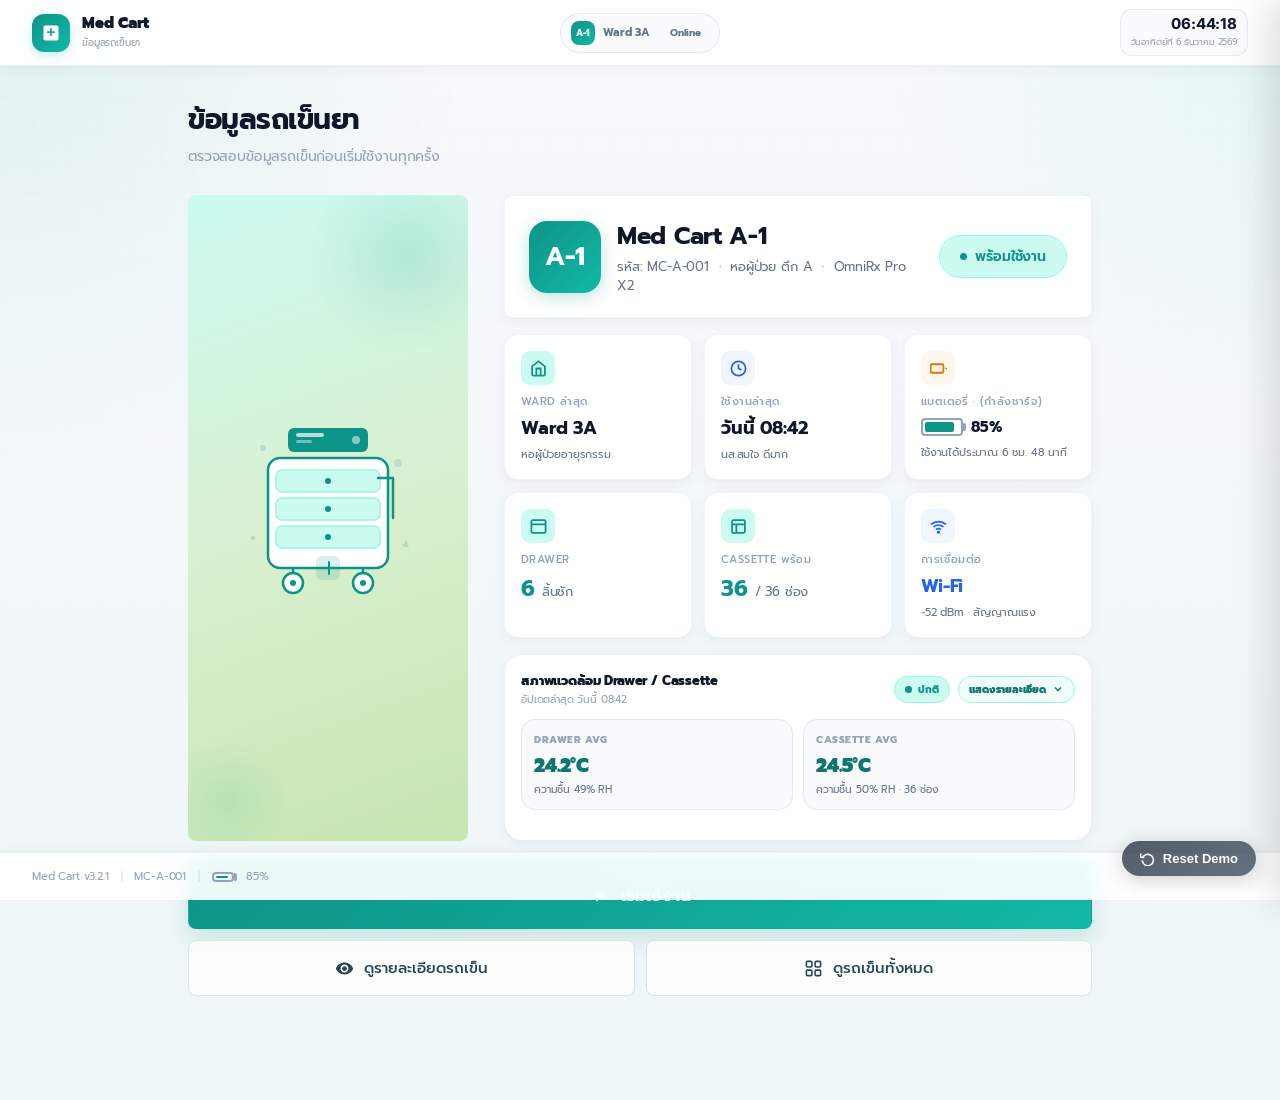
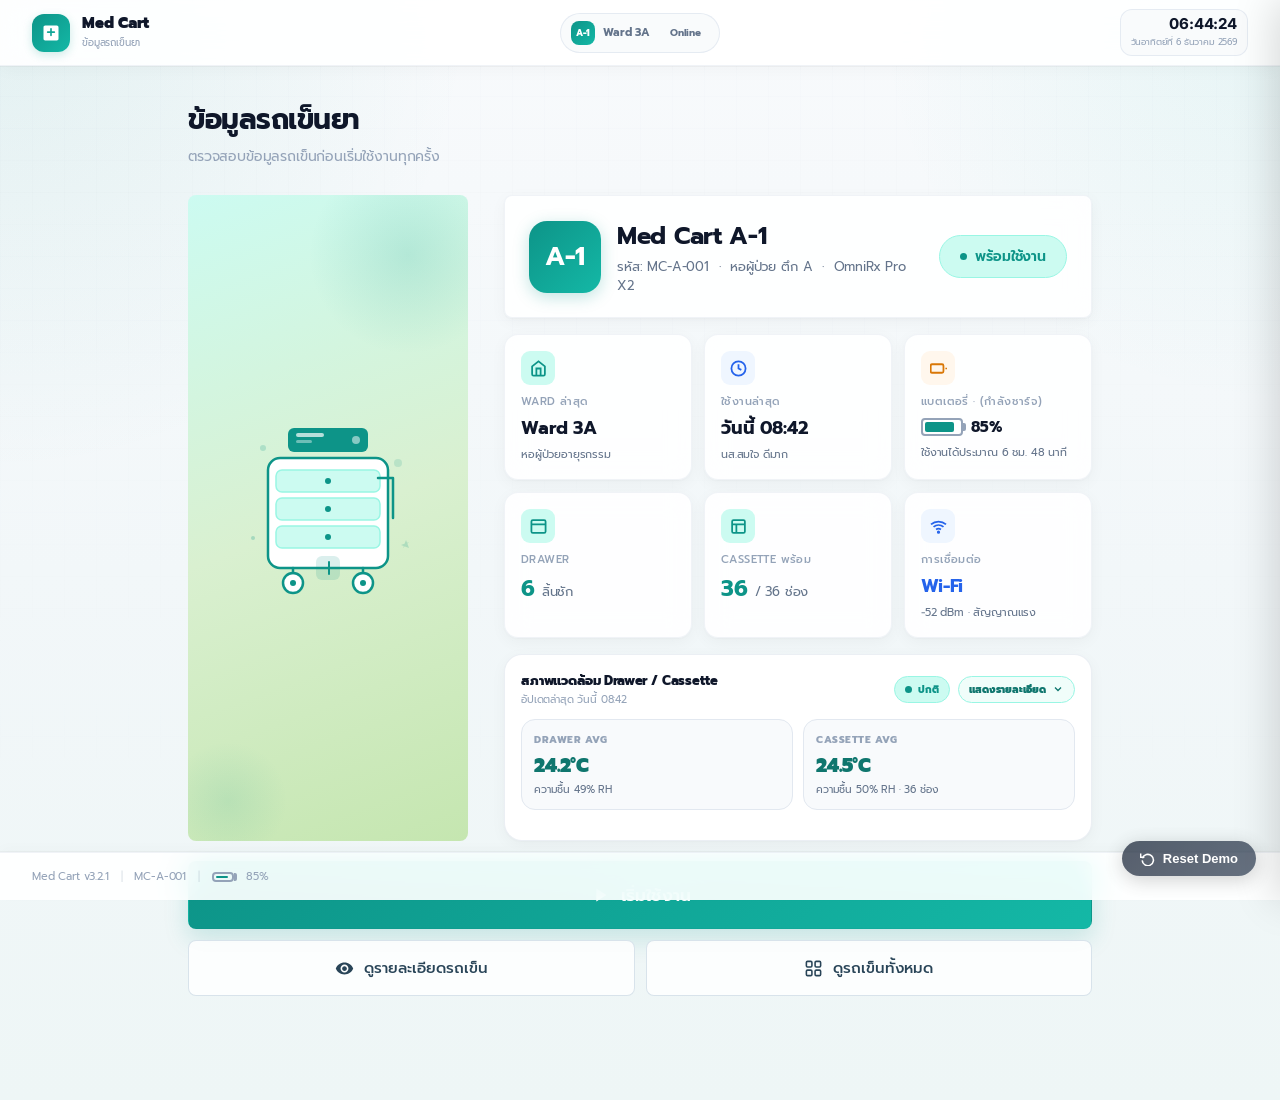
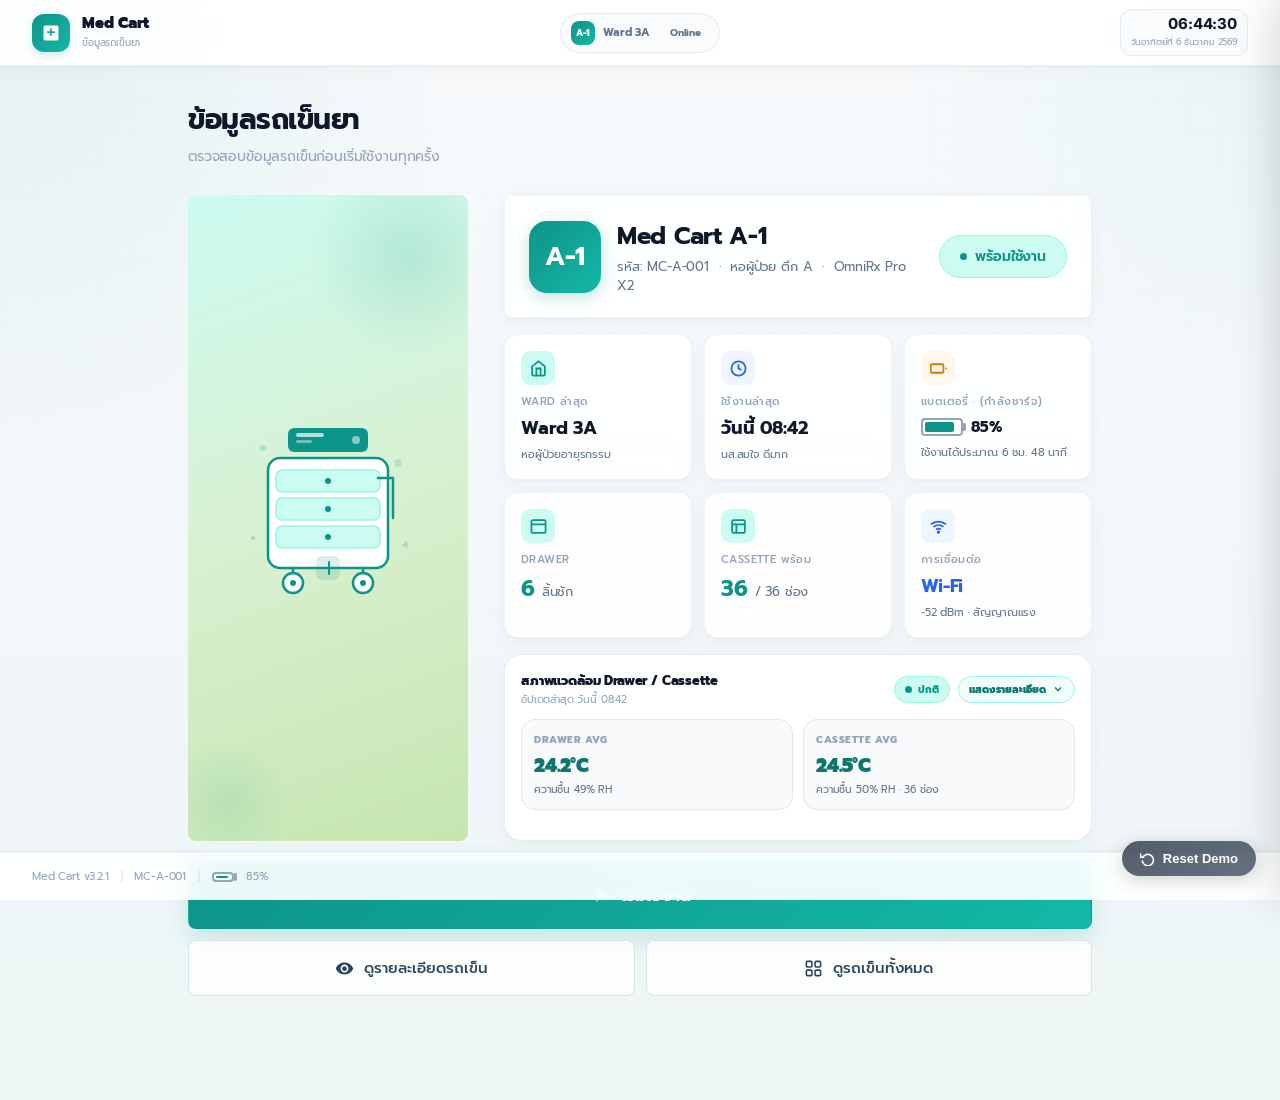
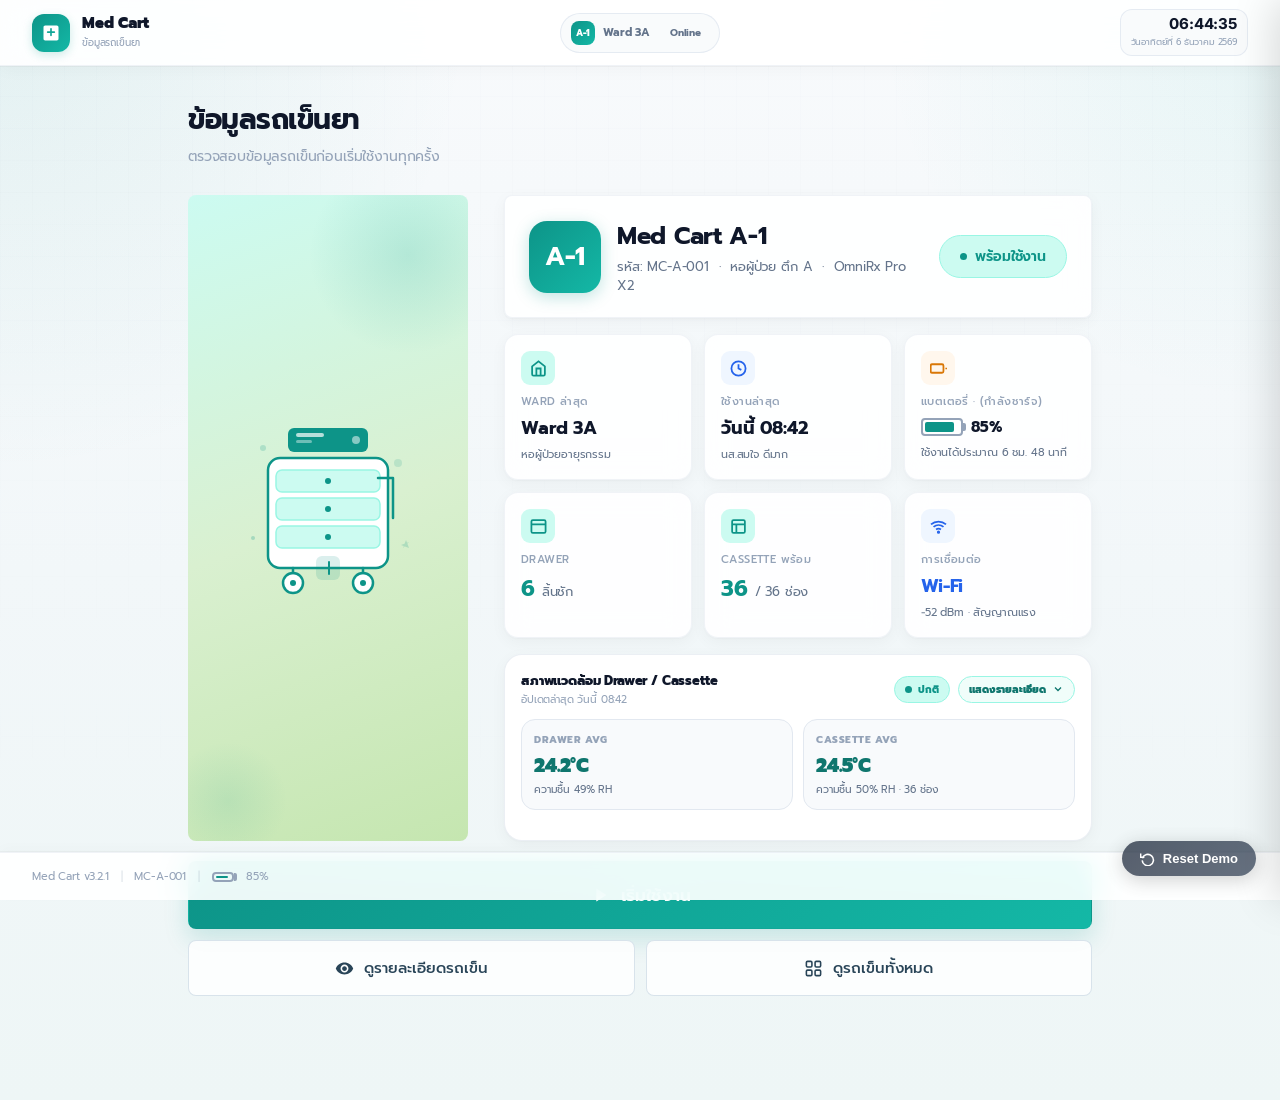
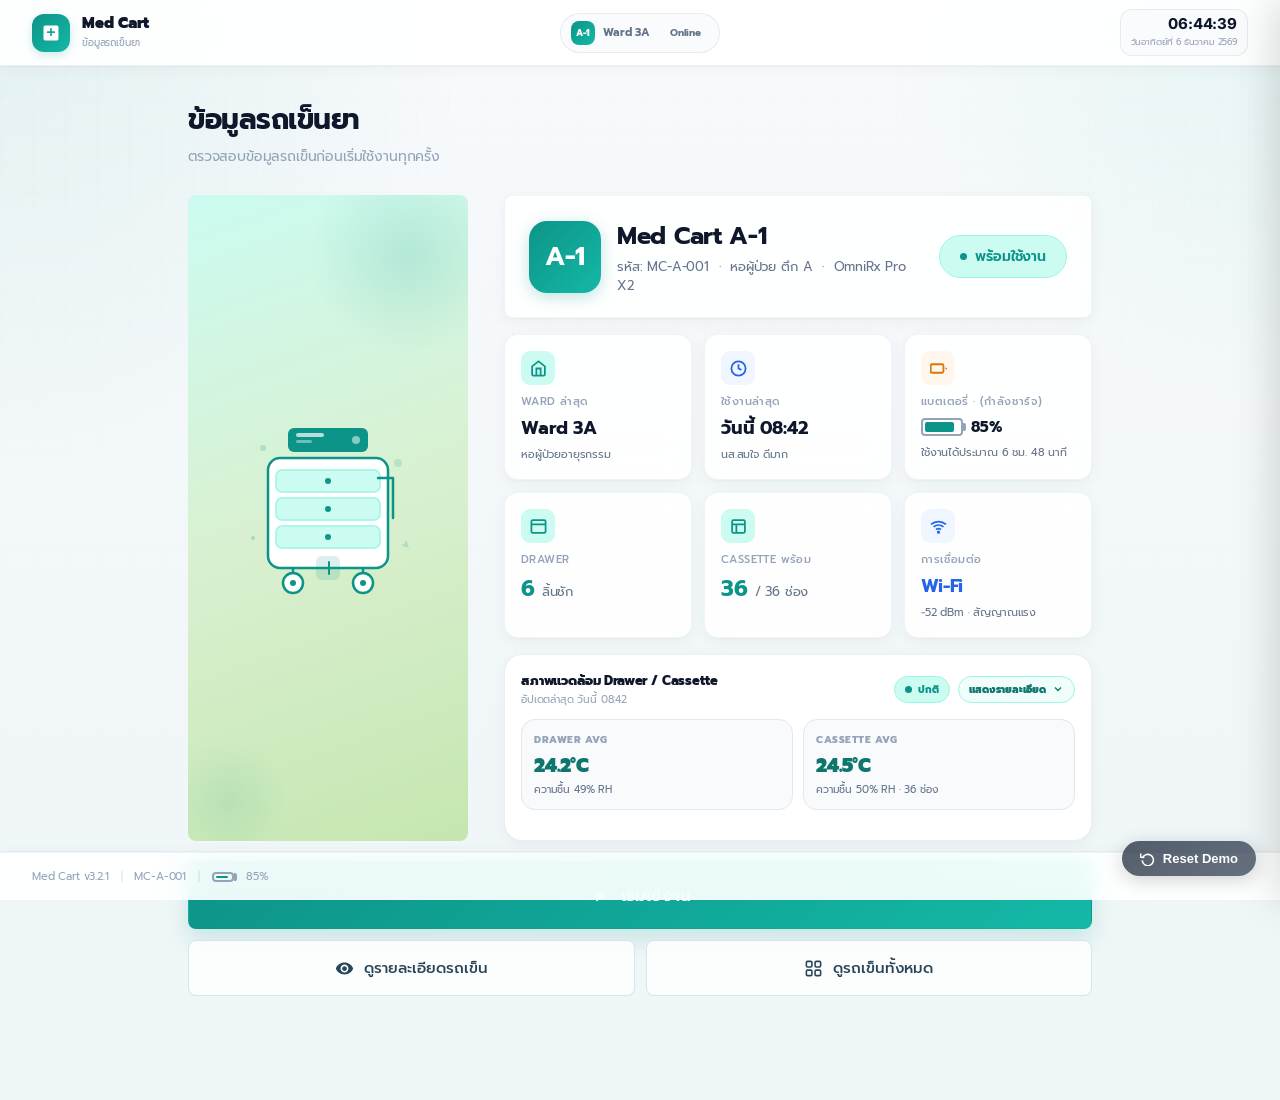
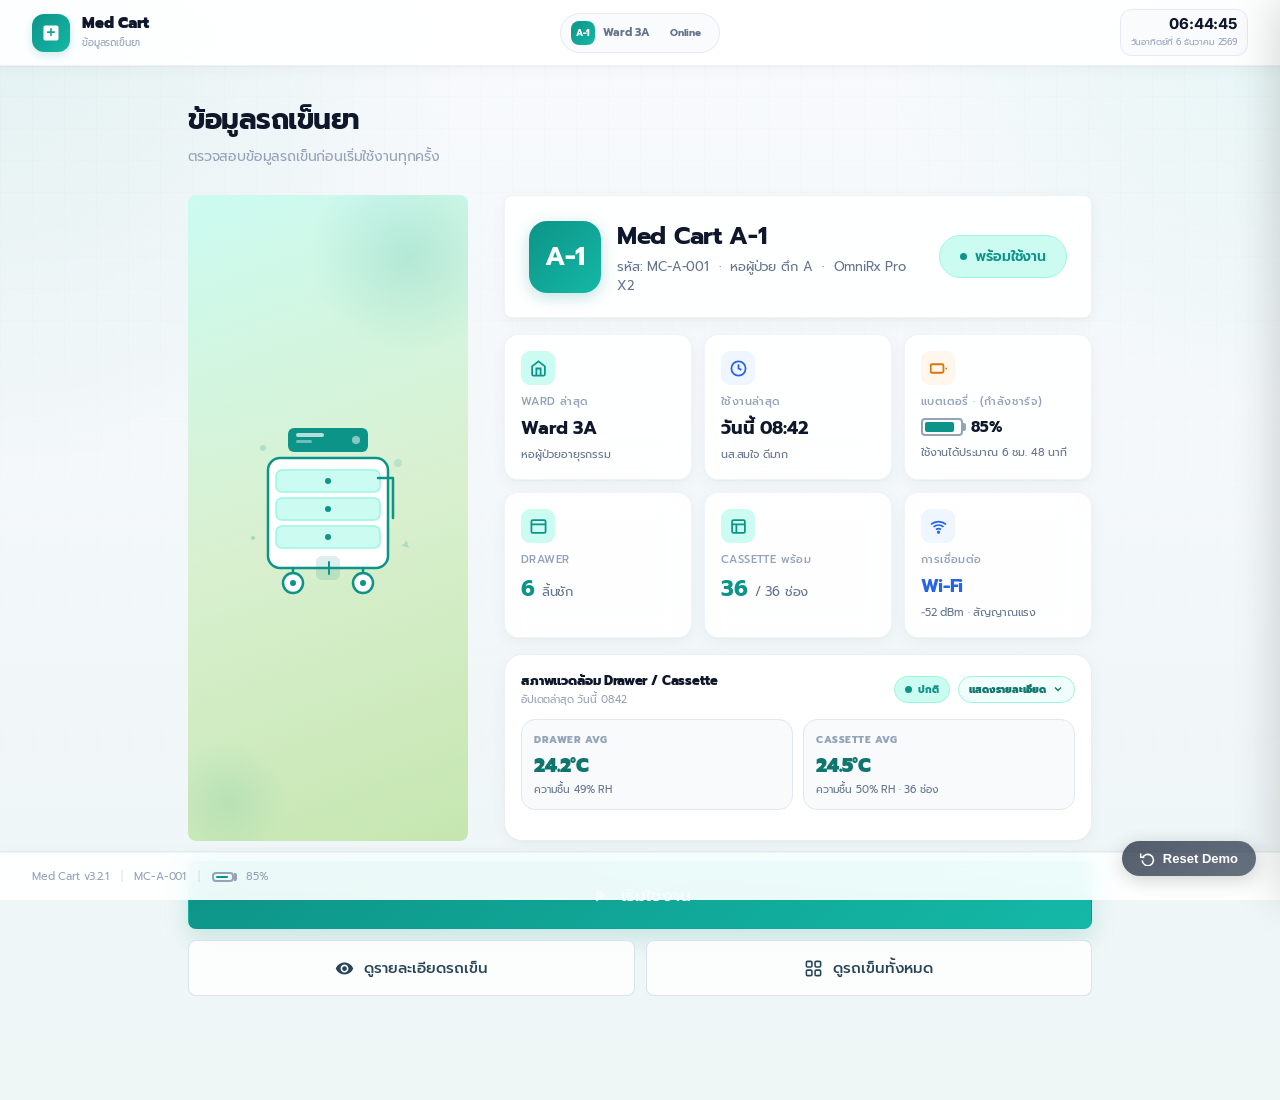
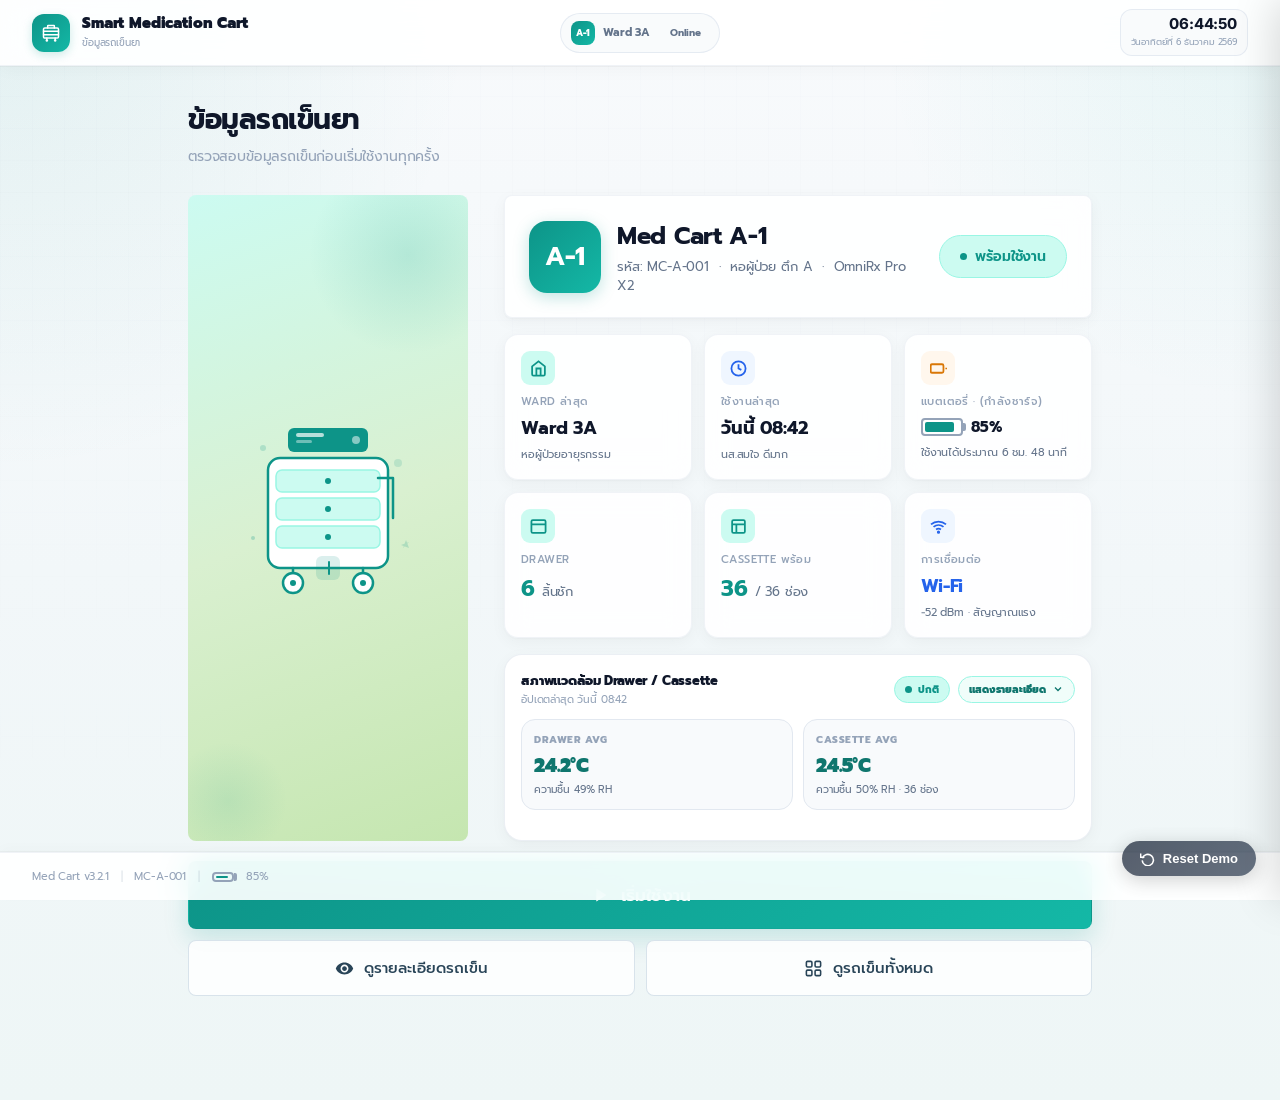
